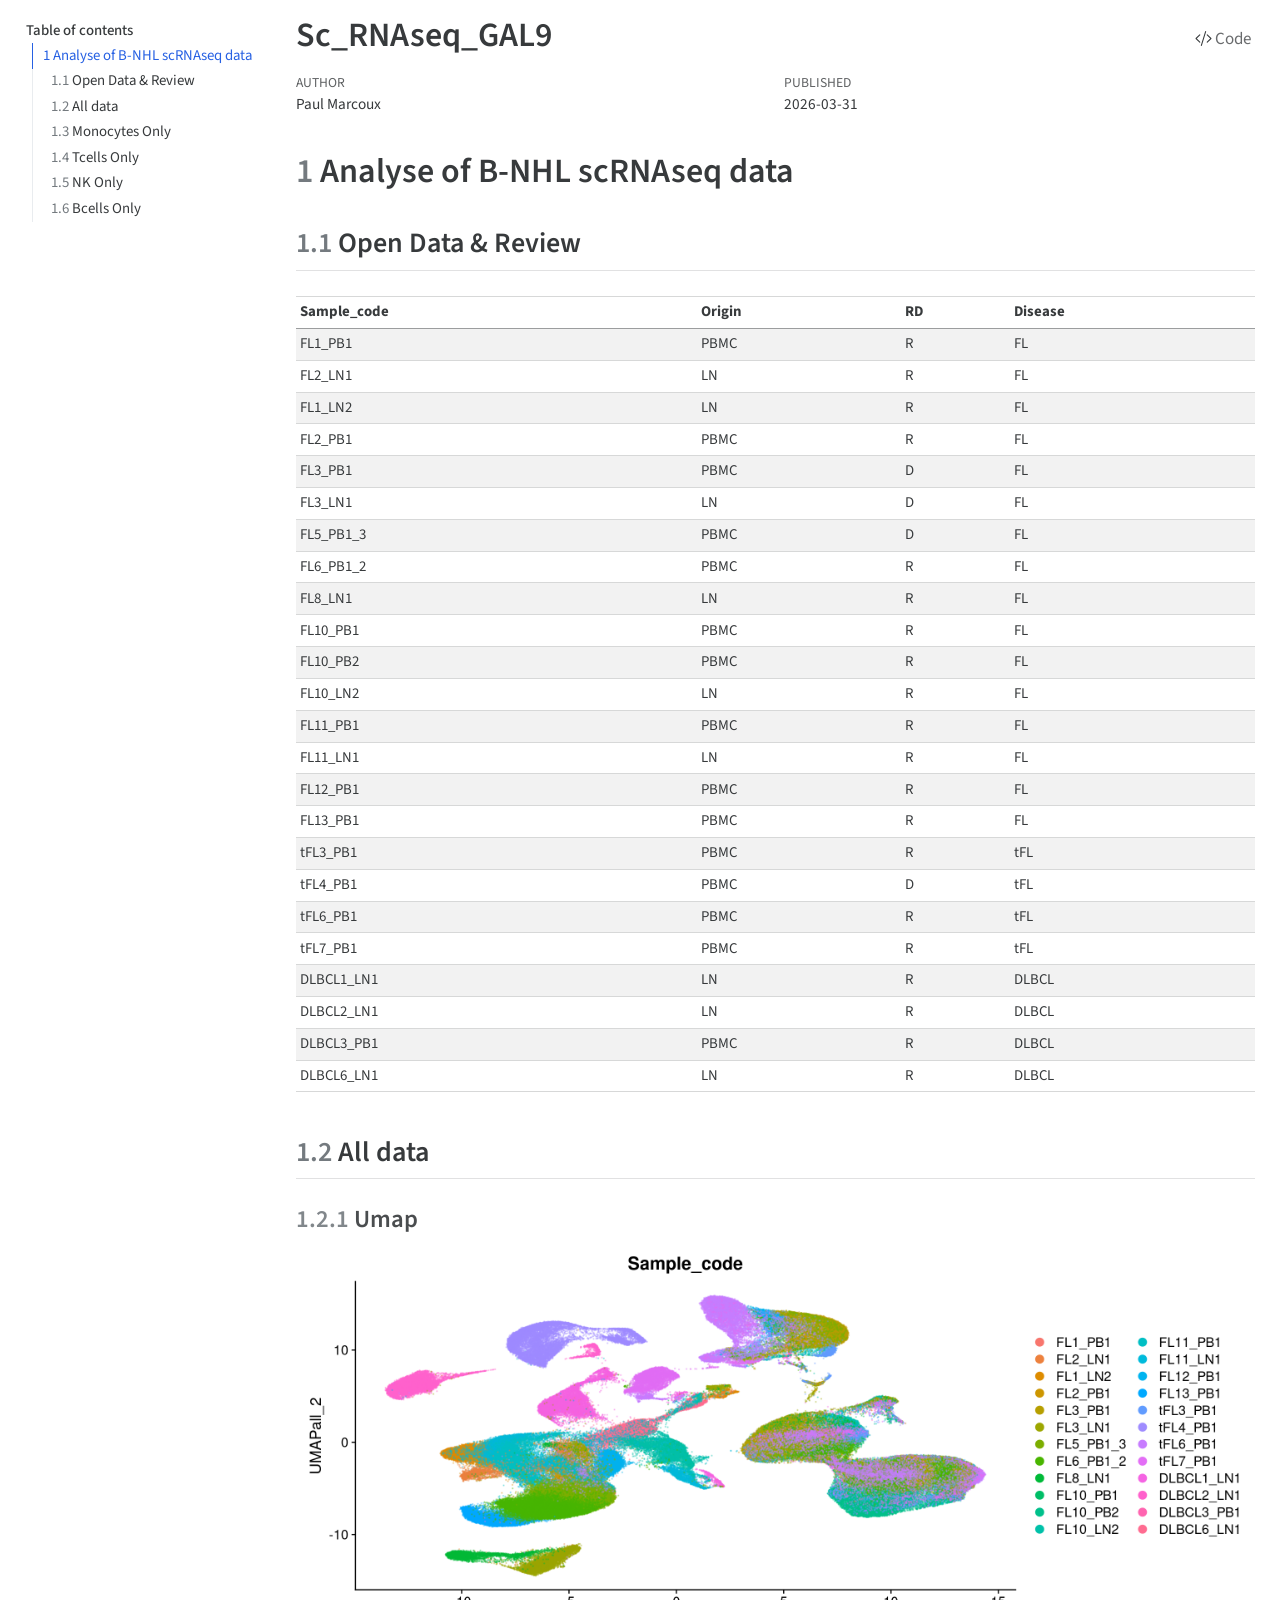
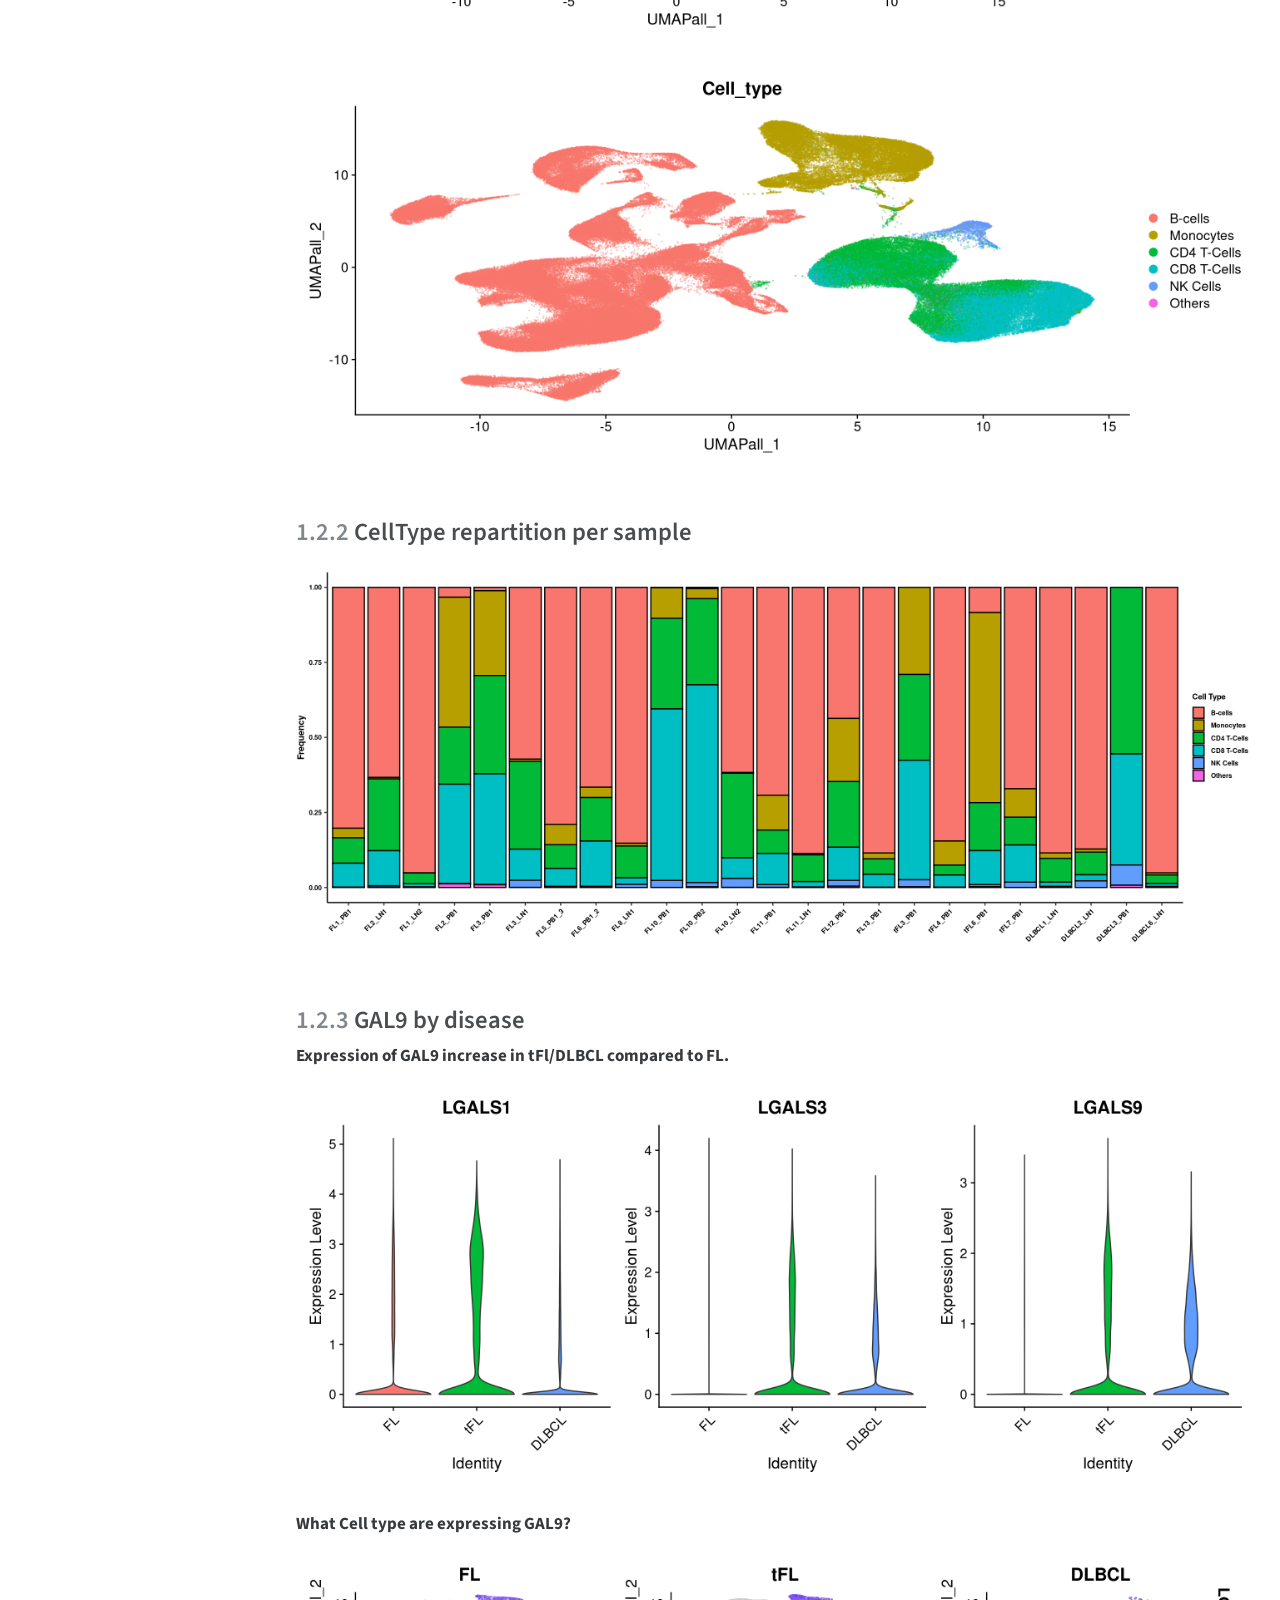
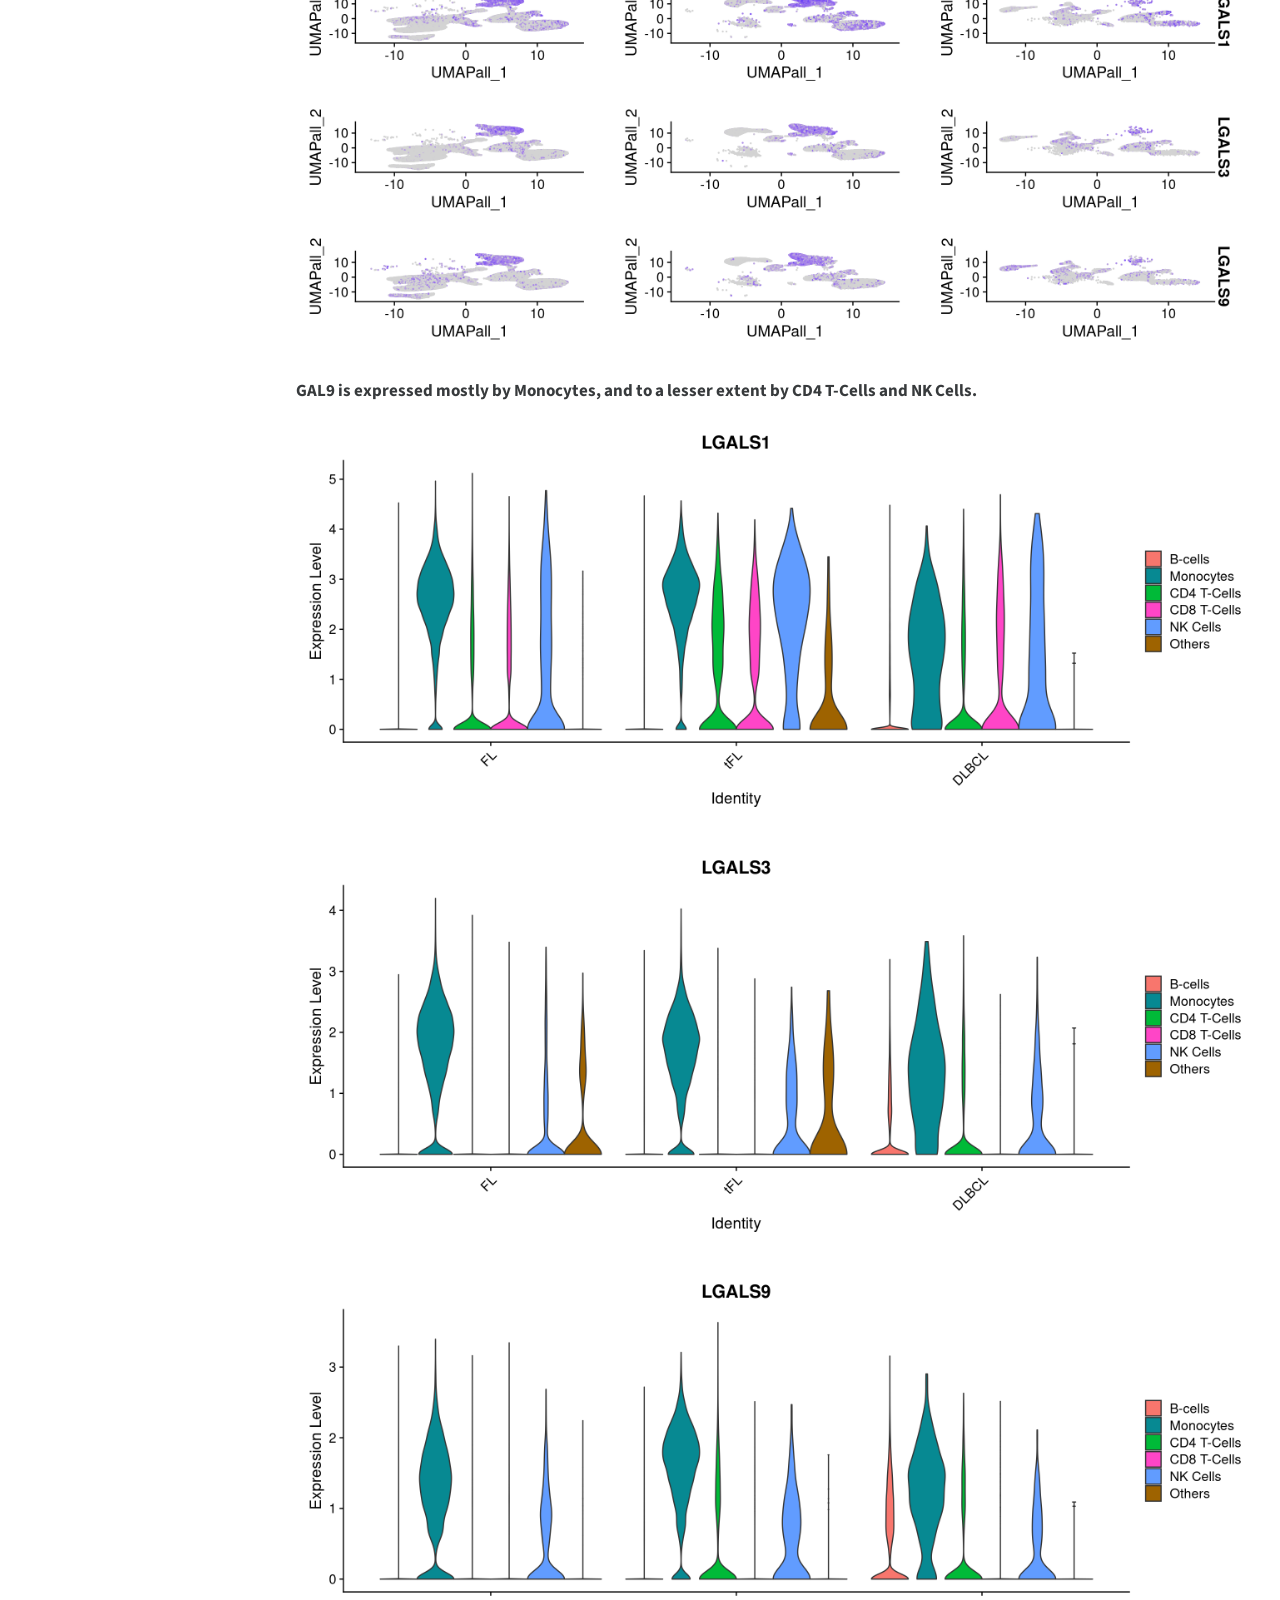
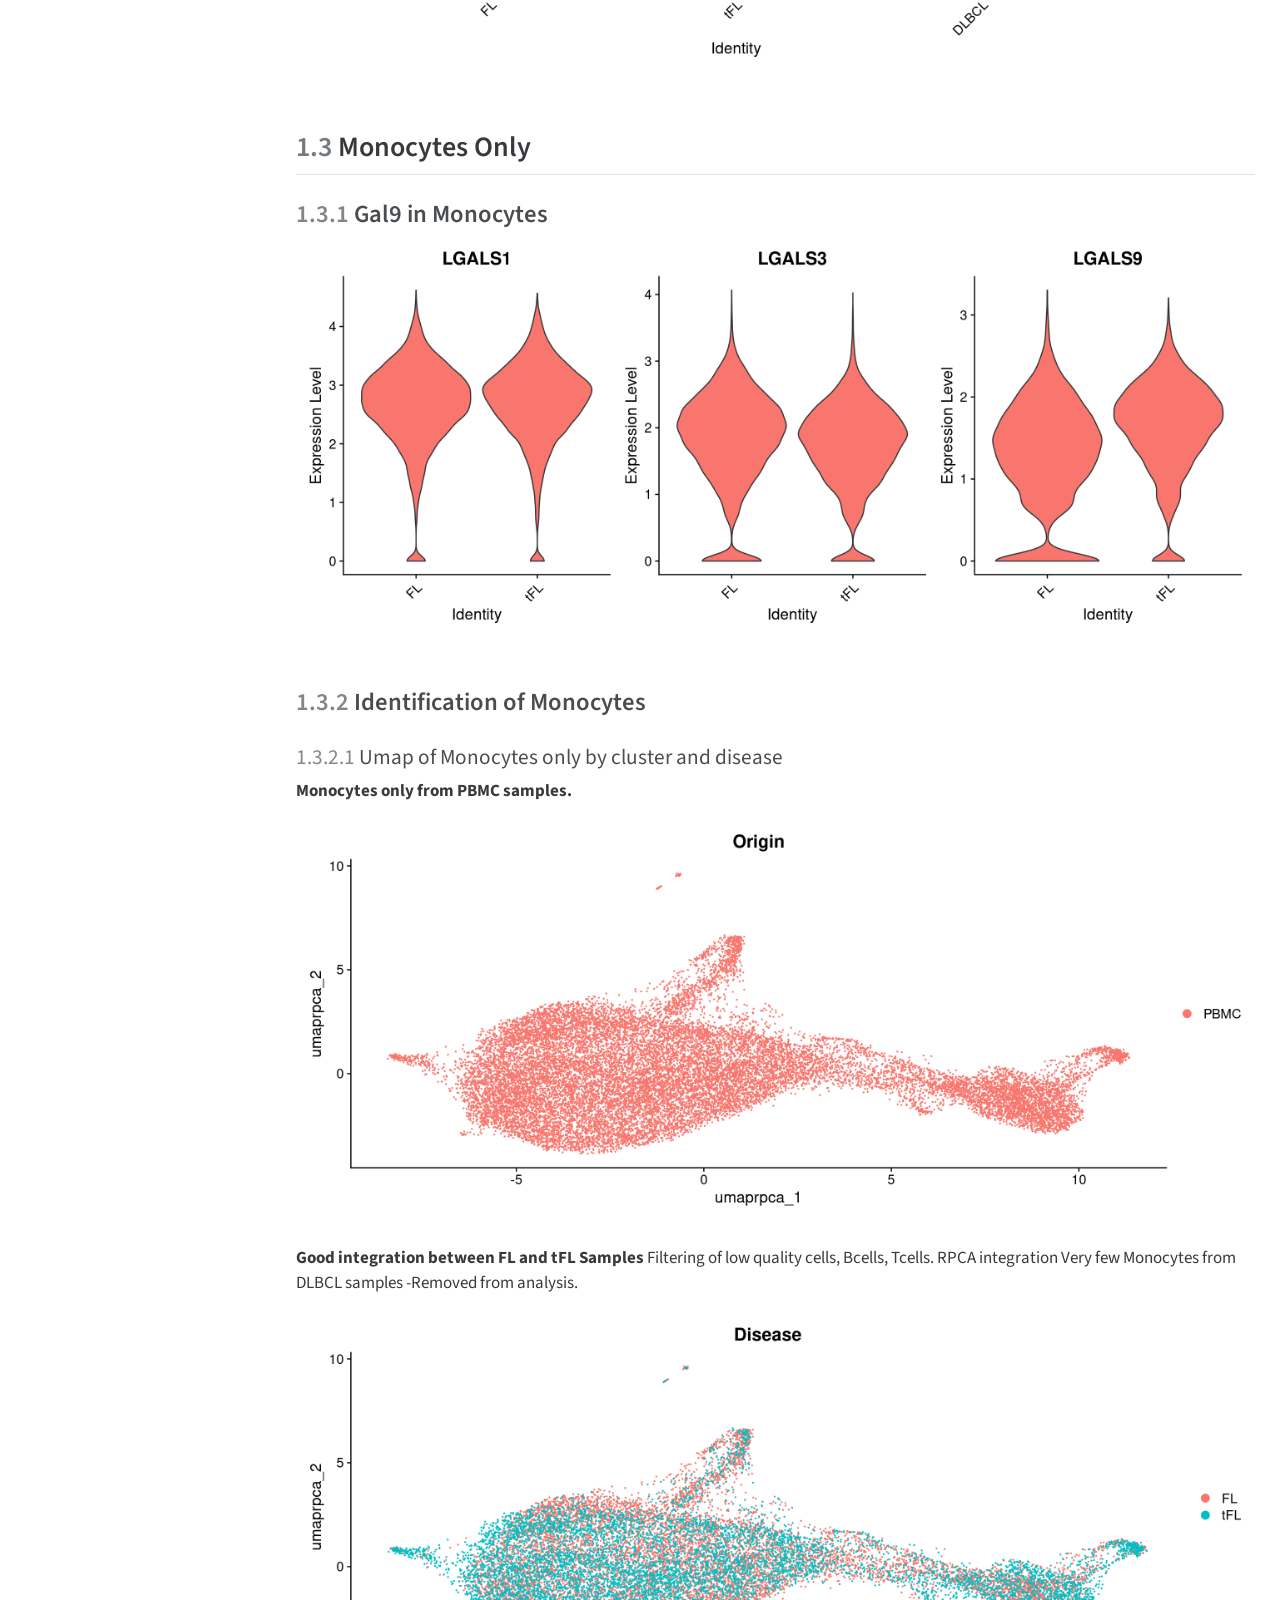
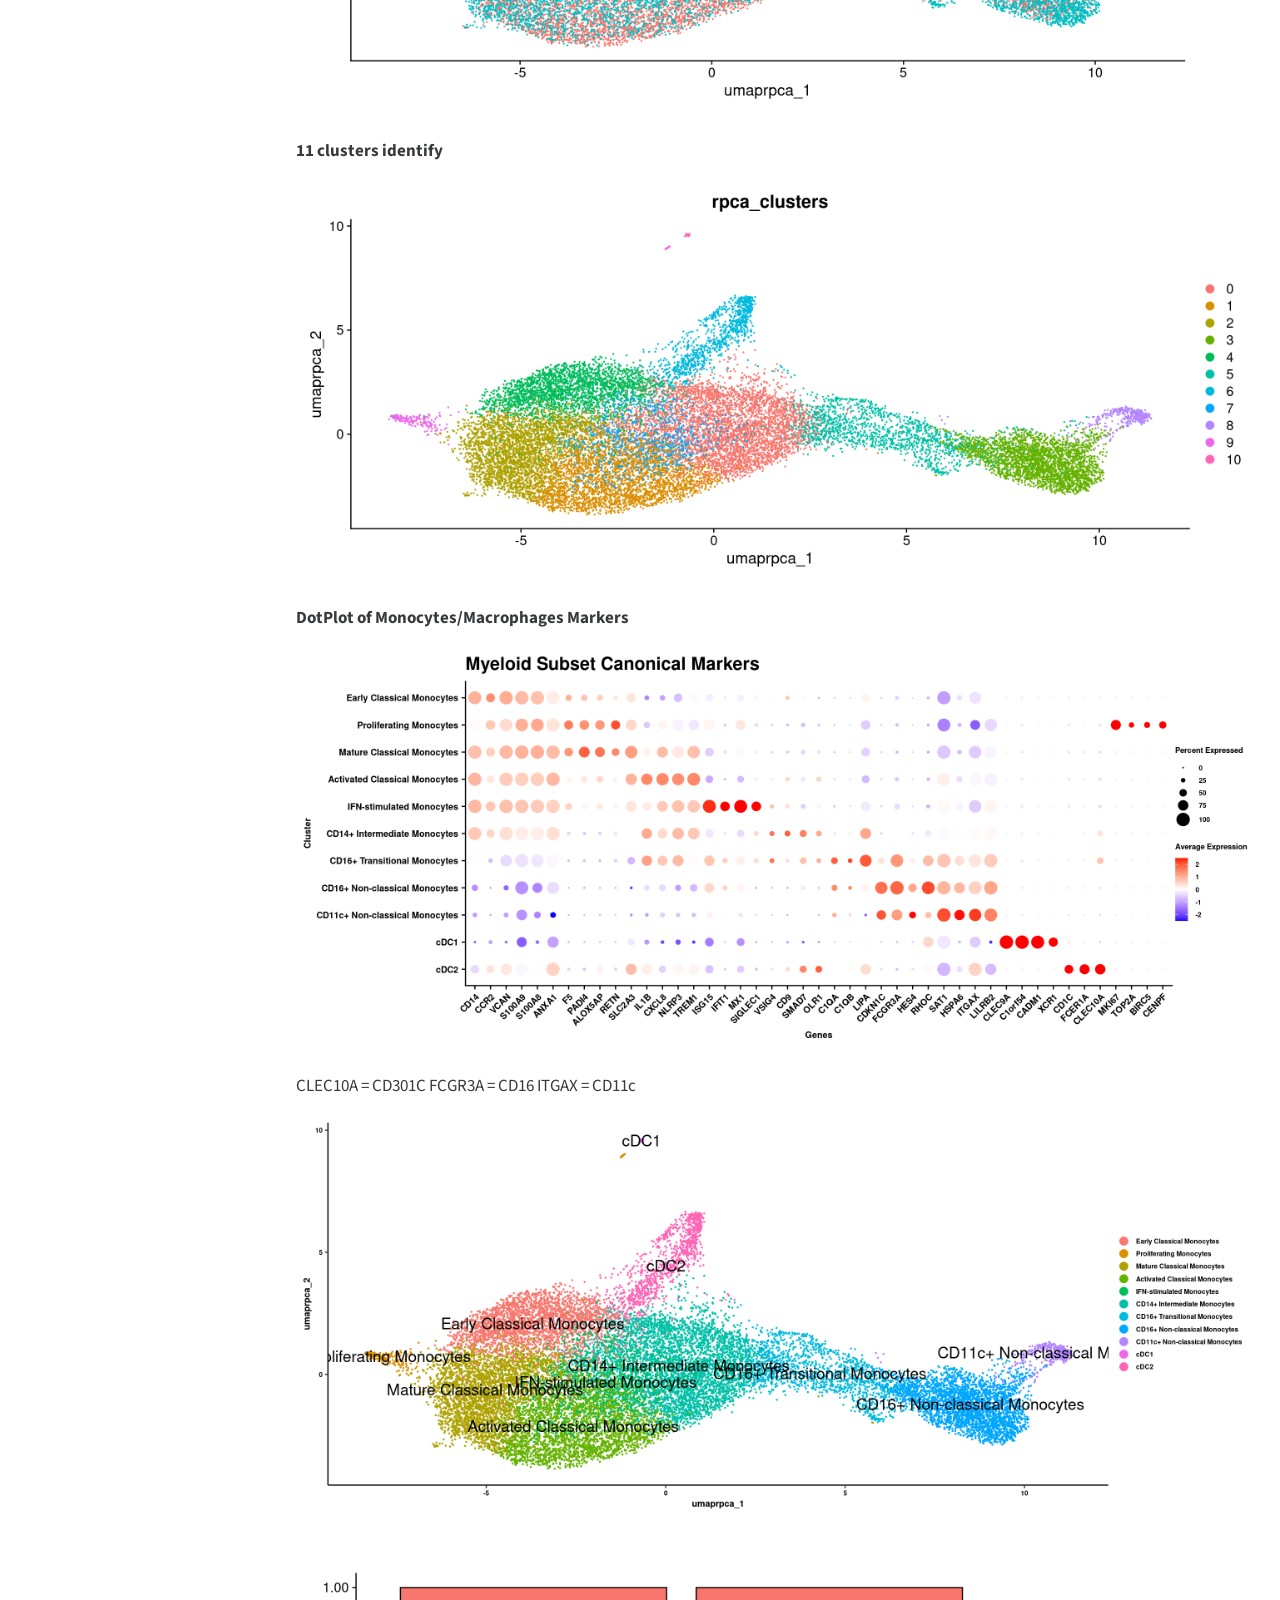
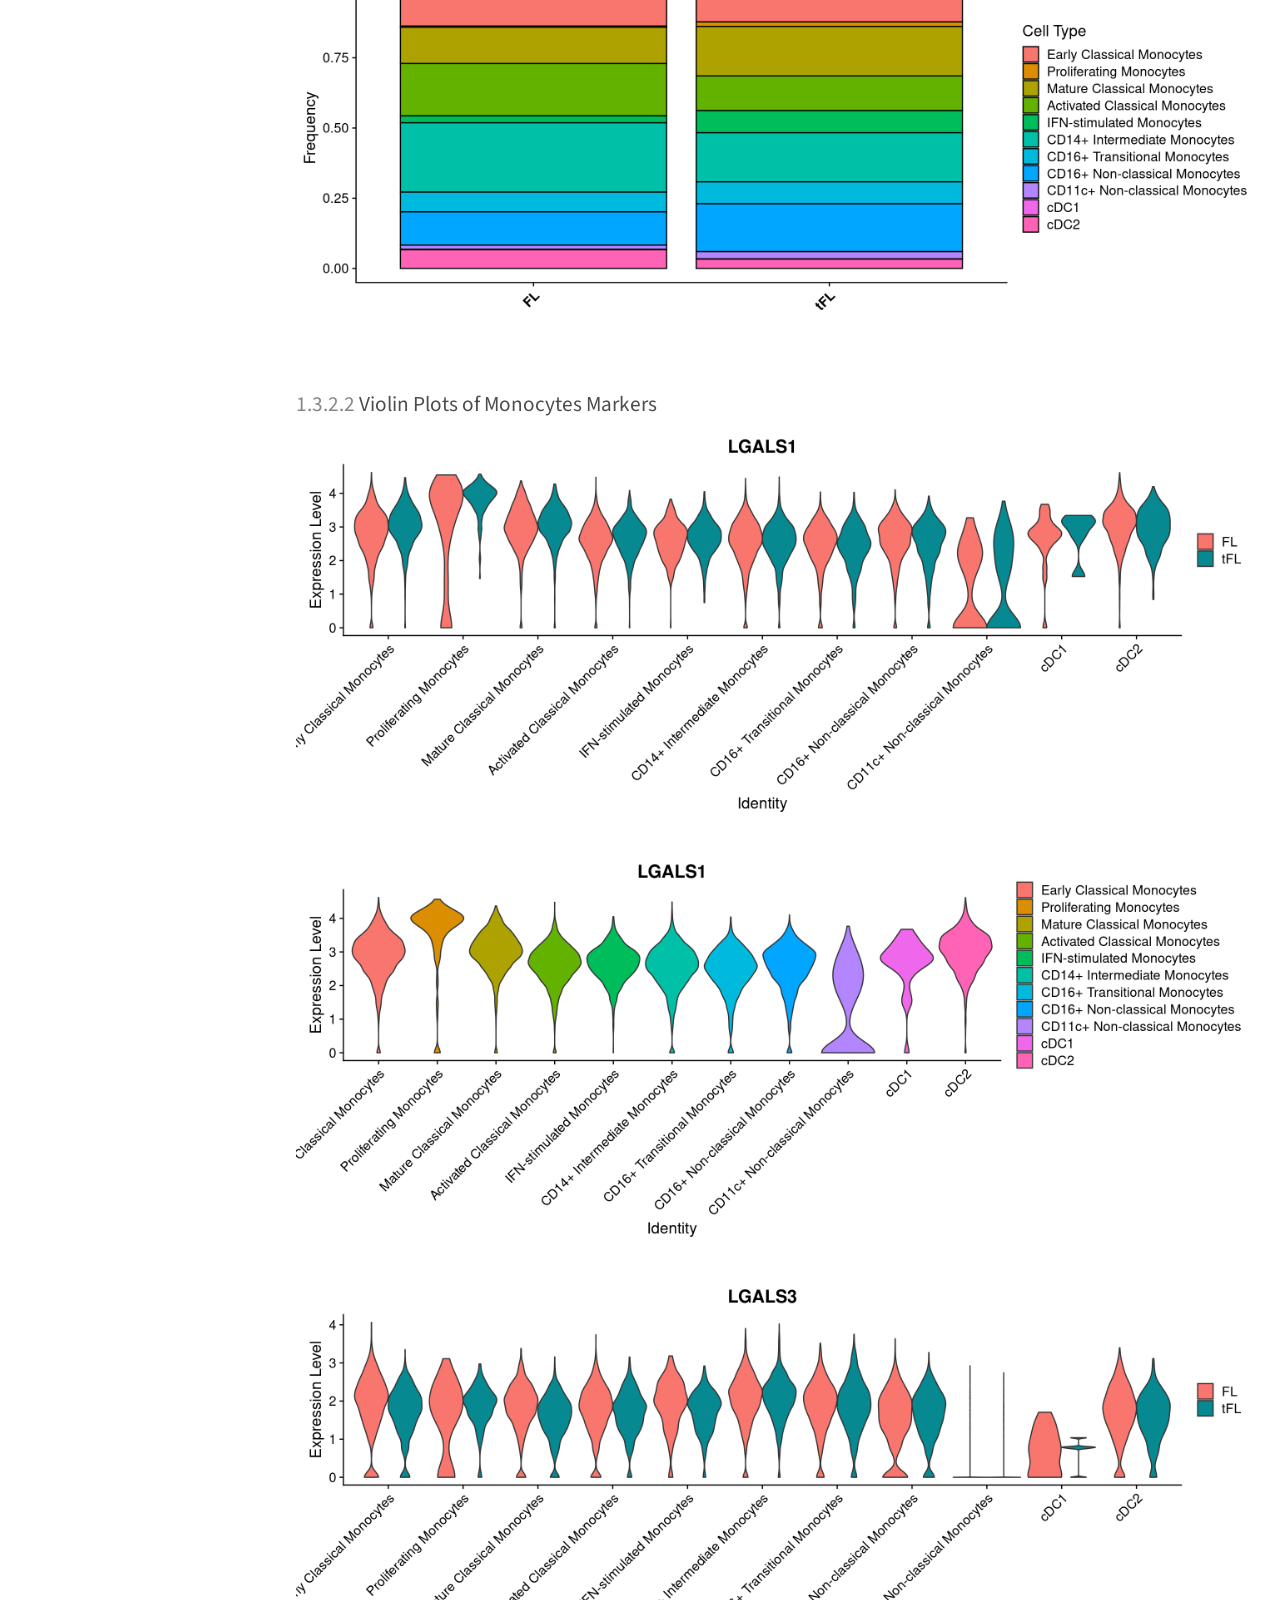
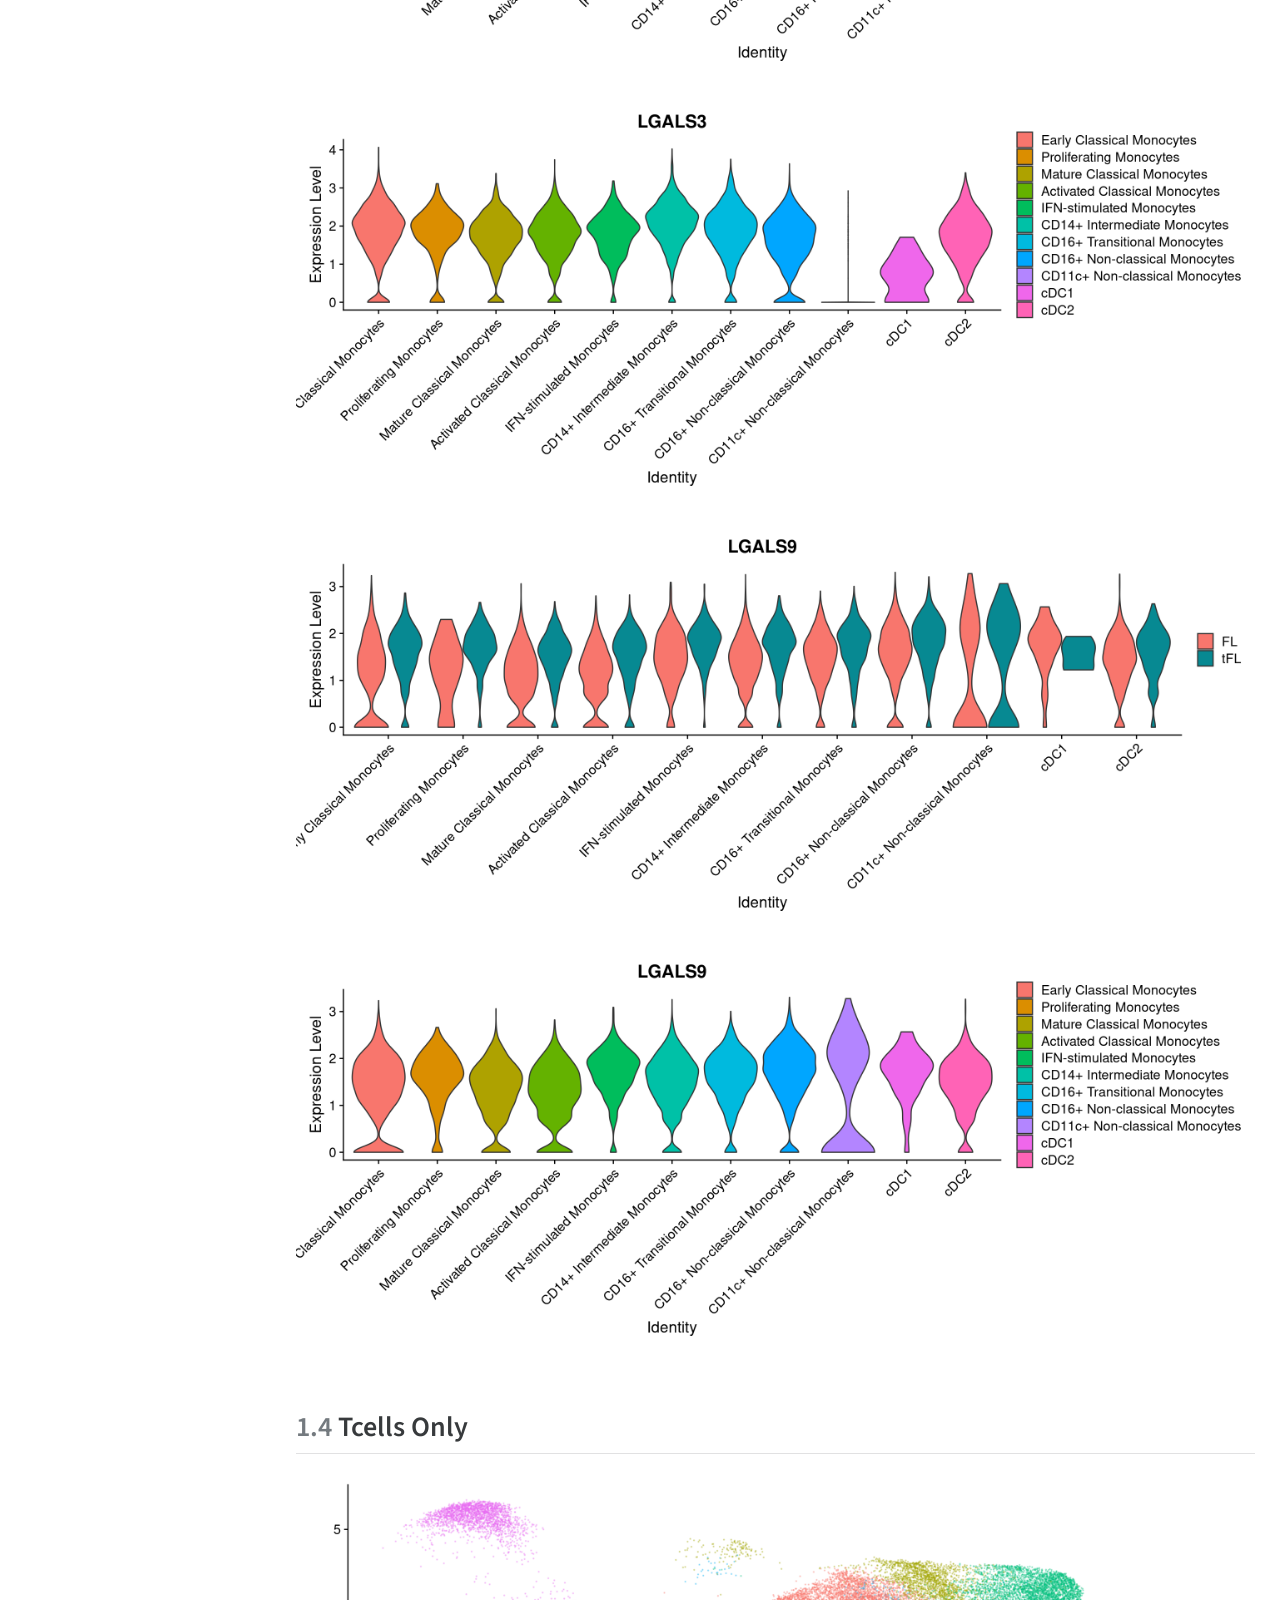
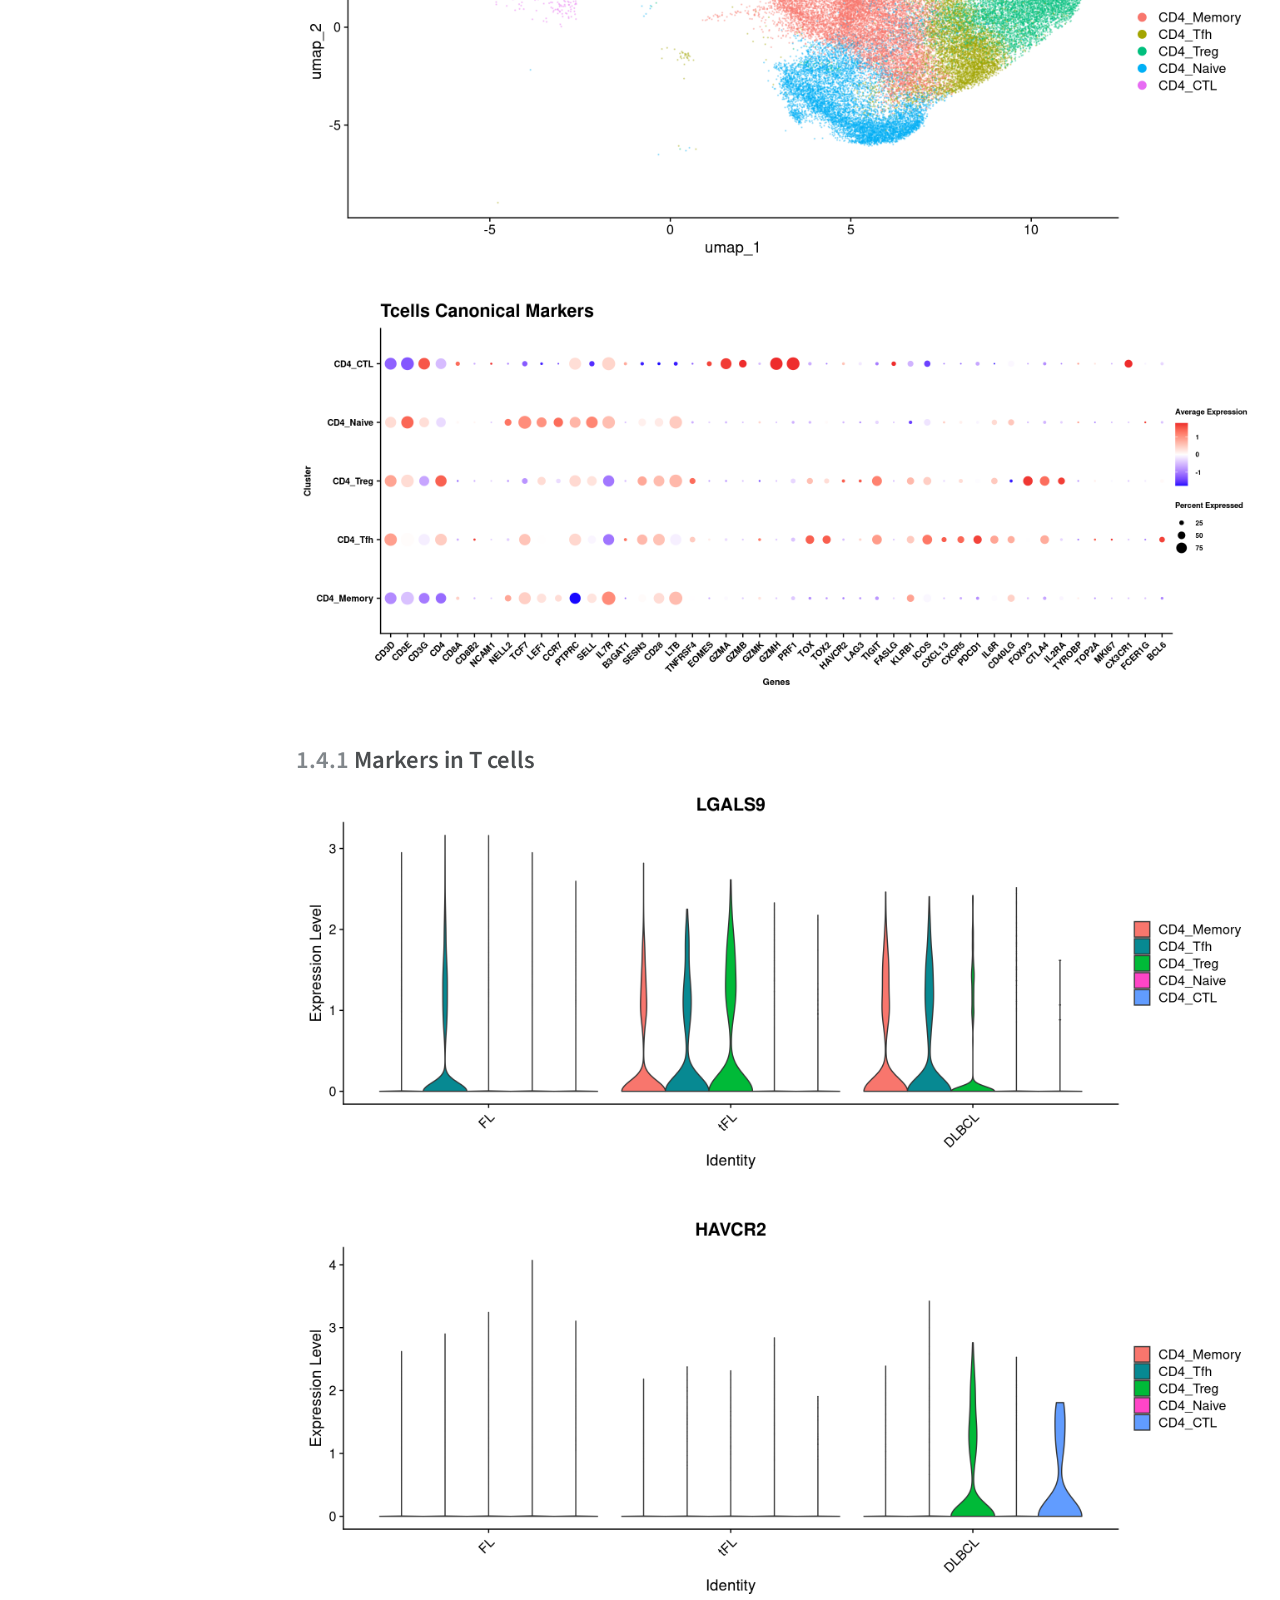
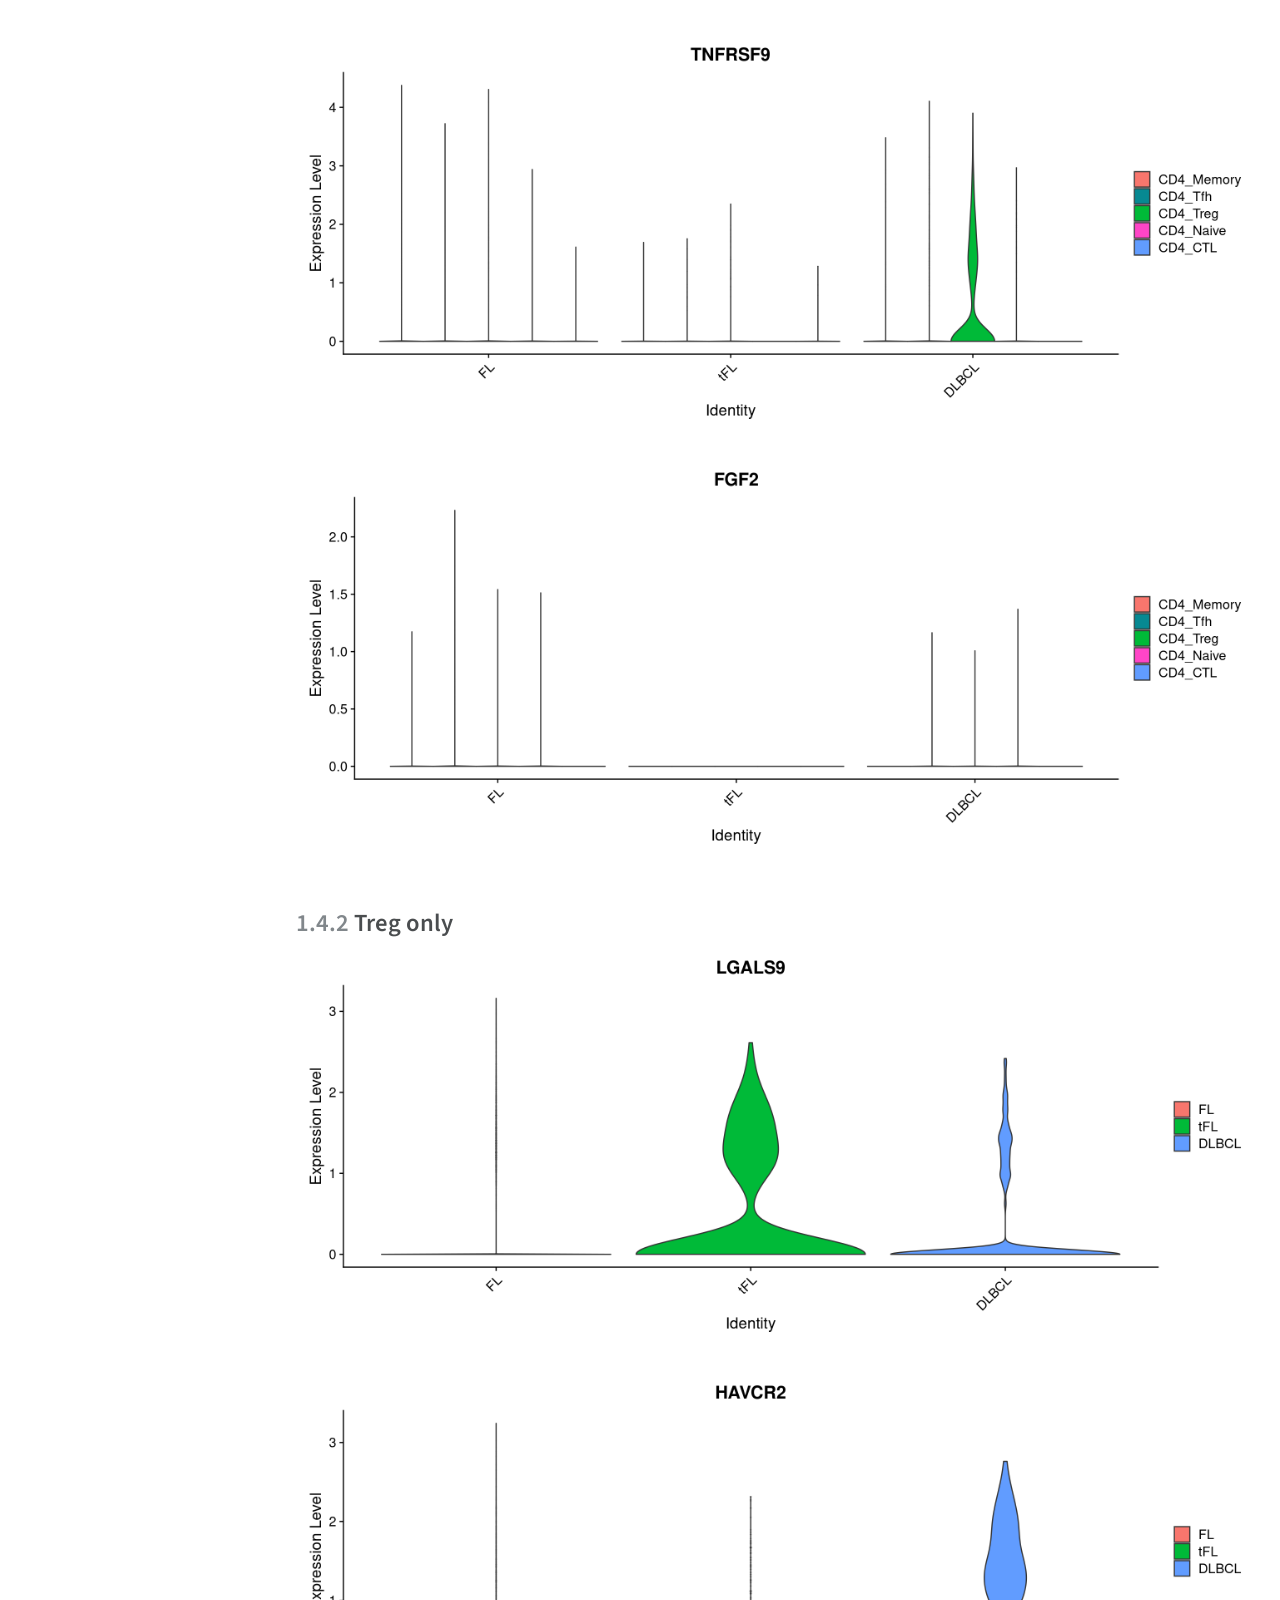
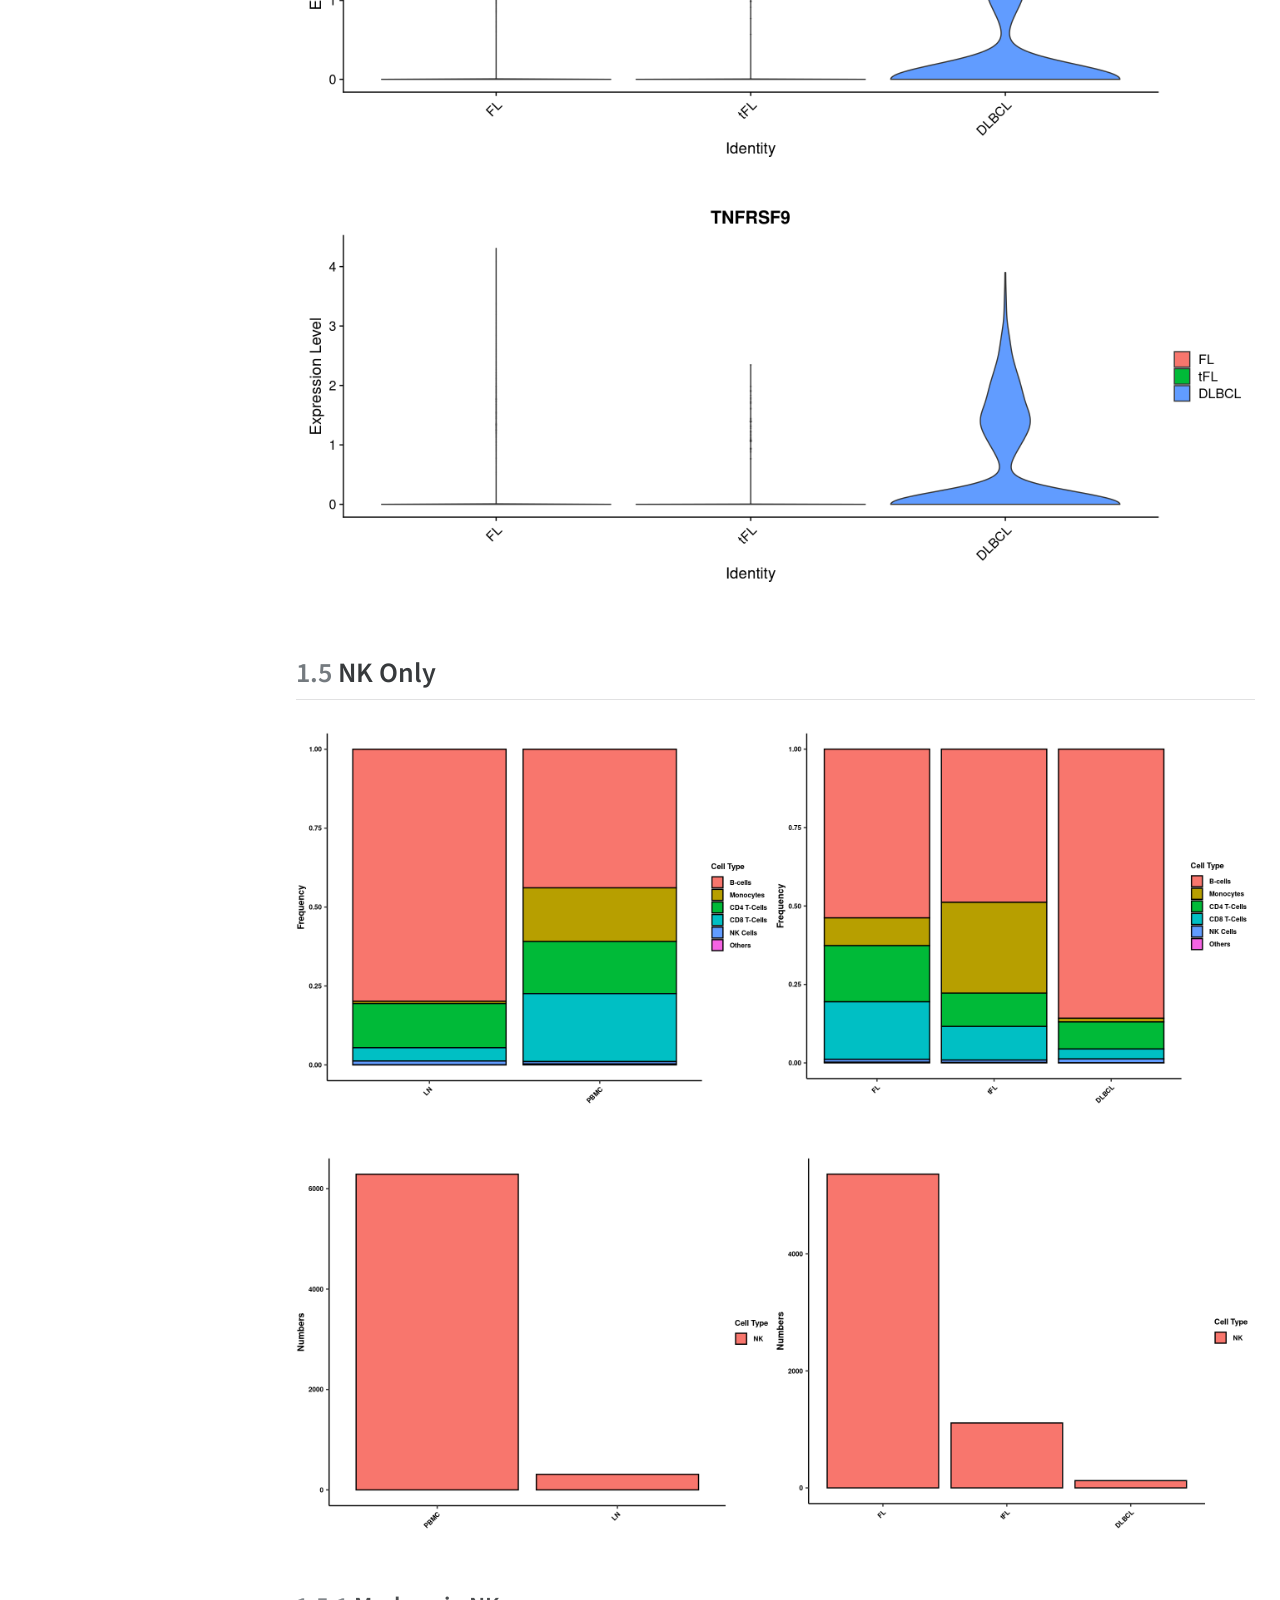
==== index.html @ 0fa1326a "Built site for gh-pages" ====
<!DOCTYPE html>
<html xmlns="http://www.w3.org/1999/xhtml" lang="en" xml:lang="en"><head>

<meta charset="utf-8">
<meta name="generator" content="quarto-1.6.42">

<meta name="viewport" content="width=device-width, initial-scale=1.0, user-scalable=yes">

<meta name="author" content="Paul Marcoux">
<meta name="dcterms.date" content="2026-03-31">

<title>Sc_RNAseq_GAL9</title>
<style>
code{white-space: pre-wrap;}
span.smallcaps{font-variant: small-caps;}
div.columns{display: flex; gap: min(4vw, 1.5em);}
div.column{flex: auto; overflow-x: auto;}
div.hanging-indent{margin-left: 1.5em; text-indent: -1.5em;}
ul.task-list{list-style: none;}
ul.task-list li input[type="checkbox"] {
  width: 0.8em;
  margin: 0 0.8em 0.2em -1em; /* quarto-specific, see https://github.com/quarto-dev/quarto-cli/issues/4556 */ 
  vertical-align: middle;
}
/* CSS for syntax highlighting */
pre > code.sourceCode { white-space: pre; position: relative; }
pre > code.sourceCode > span { line-height: 1.25; }
pre > code.sourceCode > span:empty { height: 1.2em; }
.sourceCode { overflow: visible; }
code.sourceCode > span { color: inherit; text-decoration: inherit; }
div.sourceCode { margin: 1em 0; }
pre.sourceCode { margin: 0; }
@media screen {
div.sourceCode { overflow: auto; }
}
@media print {
pre > code.sourceCode { white-space: pre-wrap; }
pre > code.sourceCode > span { display: inline-block; text-indent: -5em; padding-left: 5em; }
}
pre.numberSource code
  { counter-reset: source-line 0; }
pre.numberSource code > span
  { position: relative; left: -4em; counter-increment: source-line; }
pre.numberSource code > span > a:first-child::before
  { content: counter(source-line);
    position: relative; left: -1em; text-align: right; vertical-align: baseline;
    border: none; display: inline-block;
    -webkit-touch-callout: none; -webkit-user-select: none;
    -khtml-user-select: none; -moz-user-select: none;
    -ms-user-select: none; user-select: none;
    padding: 0 4px; width: 4em;
  }
pre.numberSource { margin-left: 3em;  padding-left: 4px; }
div.sourceCode
  {   }
@media screen {
pre > code.sourceCode > span > a:first-child::before { text-decoration: underline; }
}
</style>


<script src="Sc_RNAseq_GAL9_files/libs/clipboard/clipboard.min.js"></script>
<script src="Sc_RNAseq_GAL9_files/libs/quarto-html/quarto.js"></script>
<script src="Sc_RNAseq_GAL9_files/libs/quarto-html/popper.min.js"></script>
<script src="Sc_RNAseq_GAL9_files/libs/quarto-html/tippy.umd.min.js"></script>
<script src="Sc_RNAseq_GAL9_files/libs/quarto-html/anchor.min.js"></script>
<link href="Sc_RNAseq_GAL9_files/libs/quarto-html/tippy.css" rel="stylesheet">
<link href="Sc_RNAseq_GAL9_files/libs/quarto-html/quarto-syntax-highlighting-2f5df379a58b258e96c21c0638c20c03.css" rel="stylesheet" id="quarto-text-highlighting-styles">
<script src="Sc_RNAseq_GAL9_files/libs/bootstrap/bootstrap.min.js"></script>
<link href="Sc_RNAseq_GAL9_files/libs/bootstrap/bootstrap-icons.css" rel="stylesheet">
<link href="Sc_RNAseq_GAL9_files/libs/bootstrap/bootstrap-c794ee49b626ebf914d72f2d9e6b3318.min.css" rel="stylesheet" append-hash="true" id="quarto-bootstrap" data-mode="light">


</head>

<body>

<div id="quarto-content" class="page-columns page-rows-contents page-layout-full toc-left">
<div id="quarto-sidebar-toc-left" class="sidebar toc-left">
  <nav id="TOC" role="doc-toc" class="toc-active">
    <h2 id="toc-title">Table of contents</h2>
   
  <ul>
  <li><a href="#analyse-of-b-nhl-scrnaseq-data" id="toc-analyse-of-b-nhl-scrnaseq-data" class="nav-link active" data-scroll-target="#analyse-of-b-nhl-scrnaseq-data"><span class="header-section-number">1</span> Analyse of B-NHL scRNAseq data</a>
  <ul class="collapse">
  <li><a href="#open-data-review" id="toc-open-data-review" class="nav-link" data-scroll-target="#open-data-review"><span class="header-section-number">1.1</span> Open Data &amp; Review</a></li>
  <li><a href="#all-data" id="toc-all-data" class="nav-link" data-scroll-target="#all-data"><span class="header-section-number">1.2</span> All data</a>
  <ul class="collapse">
  <li><a href="#umap" id="toc-umap" class="nav-link" data-scroll-target="#umap"><span class="header-section-number">1.2.1</span> Umap</a></li>
  <li><a href="#celltype-repartition-per-sample" id="toc-celltype-repartition-per-sample" class="nav-link" data-scroll-target="#celltype-repartition-per-sample"><span class="header-section-number">1.2.2</span> CellType repartition per sample</a></li>
  <li><a href="#gal9-by-disease" id="toc-gal9-by-disease" class="nav-link" data-scroll-target="#gal9-by-disease"><span class="header-section-number">1.2.3</span> GAL9 by disease</a></li>
  </ul></li>
  <li><a href="#monocytes-only" id="toc-monocytes-only" class="nav-link" data-scroll-target="#monocytes-only"><span class="header-section-number">1.3</span> Monocytes Only</a>
  <ul class="collapse">
  <li><a href="#gal9-in-monocytes" id="toc-gal9-in-monocytes" class="nav-link" data-scroll-target="#gal9-in-monocytes"><span class="header-section-number">1.3.1</span> Gal9 in Monocytes</a></li>
  <li><a href="#identification-of-monocytes" id="toc-identification-of-monocytes" class="nav-link" data-scroll-target="#identification-of-monocytes"><span class="header-section-number">1.3.2</span> Identification of Monocytes</a></li>
  </ul></li>
  <li><a href="#tcells-only" id="toc-tcells-only" class="nav-link" data-scroll-target="#tcells-only"><span class="header-section-number">1.4</span> Tcells Only</a>
  <ul class="collapse">
  <li><a href="#markers-in-t-cells" id="toc-markers-in-t-cells" class="nav-link" data-scroll-target="#markers-in-t-cells"><span class="header-section-number">1.4.1</span> Markers in T cells</a></li>
  <li><a href="#treg-only" id="toc-treg-only" class="nav-link" data-scroll-target="#treg-only"><span class="header-section-number">1.4.2</span> Treg only</a></li>
  </ul></li>
  <li><a href="#nk-only" id="toc-nk-only" class="nav-link" data-scroll-target="#nk-only"><span class="header-section-number">1.5</span> NK Only</a>
  <ul class="collapse">
  <li><a href="#markers-in-nk" id="toc-markers-in-nk" class="nav-link" data-scroll-target="#markers-in-nk"><span class="header-section-number">1.5.1</span> Markers in NK</a></li>
  </ul></li>
  <li><a href="#bcells-only" id="toc-bcells-only" class="nav-link" data-scroll-target="#bcells-only"><span class="header-section-number">1.6</span> Bcells Only</a>
  <ul class="collapse">
  <li><a href="#bcells-umap" id="toc-bcells-umap" class="nav-link" data-scroll-target="#bcells-umap"><span class="header-section-number">1.6.1</span> BCells Umap</a></li>
  <li><a href="#b-cells-repartition" id="toc-b-cells-repartition" class="nav-link" data-scroll-target="#b-cells-repartition"><span class="header-section-number">1.6.2</span> B Cells repartition</a></li>
  <li><a href="#markers-in-b-cells" id="toc-markers-in-b-cells" class="nav-link" data-scroll-target="#markers-in-b-cells"><span class="header-section-number">1.6.3</span> Markers in B Cells</a></li>
  </ul></li>
  </ul></li>
  </ul>
</nav>
</div>
<div id="quarto-margin-sidebar" class="sidebar margin-sidebar zindex-bottom">
</div>
<main class="content column-page-right" id="quarto-document-content">

<header id="title-block-header" class="quarto-title-block default">
<div class="quarto-title">
<div class="quarto-title-block"><div><h1 class="title">Sc_RNAseq_GAL9</h1><button type="button" class="btn code-tools-button" id="quarto-code-tools-source"><i class="bi"></i> Code</button></div></div>
</div>



<div class="quarto-title-meta column-page-right">

    <div>
    <div class="quarto-title-meta-heading">Author</div>
    <div class="quarto-title-meta-contents">
             <p>Paul Marcoux </p>
          </div>
  </div>
    
    <div>
    <div class="quarto-title-meta-heading">Published</div>
    <div class="quarto-title-meta-contents">
      <p class="date">2026-03-31</p>
    </div>
  </div>
  
    
  </div>
  


</header>


<section id="analyse-of-b-nhl-scrnaseq-data" class="level1" data-number="1">
<h1 data-number="1"><span class="header-section-number">1</span> Analyse of B-NHL scRNAseq data</h1>
<section id="open-data-review" class="level2" data-number="1.1">
<h2 data-number="1.1" class="anchored" data-anchor-id="open-data-review"><span class="header-section-number">1.1</span> Open Data &amp; Review</h2>
<div class="cell">
<div class="cell-output-display">
<table class="caption-top table table-sm table-striped small">
<thead>
<tr class="header">
<th style="text-align: left;">Sample_code</th>
<th style="text-align: left;">Origin</th>
<th style="text-align: left;">RD</th>
<th style="text-align: left;">Disease</th>
</tr>
</thead>
<tbody>
<tr class="odd">
<td style="text-align: left;">FL1_PB1</td>
<td style="text-align: left;">PBMC</td>
<td style="text-align: left;">R</td>
<td style="text-align: left;">FL</td>
</tr>
<tr class="even">
<td style="text-align: left;">FL2_LN1</td>
<td style="text-align: left;">LN</td>
<td style="text-align: left;">R</td>
<td style="text-align: left;">FL</td>
</tr>
<tr class="odd">
<td style="text-align: left;">FL1_LN2</td>
<td style="text-align: left;">LN</td>
<td style="text-align: left;">R</td>
<td style="text-align: left;">FL</td>
</tr>
<tr class="even">
<td style="text-align: left;">FL2_PB1</td>
<td style="text-align: left;">PBMC</td>
<td style="text-align: left;">R</td>
<td style="text-align: left;">FL</td>
</tr>
<tr class="odd">
<td style="text-align: left;">FL3_PB1</td>
<td style="text-align: left;">PBMC</td>
<td style="text-align: left;">D</td>
<td style="text-align: left;">FL</td>
</tr>
<tr class="even">
<td style="text-align: left;">FL3_LN1</td>
<td style="text-align: left;">LN</td>
<td style="text-align: left;">D</td>
<td style="text-align: left;">FL</td>
</tr>
<tr class="odd">
<td style="text-align: left;">FL5_PB1_3</td>
<td style="text-align: left;">PBMC</td>
<td style="text-align: left;">D</td>
<td style="text-align: left;">FL</td>
</tr>
<tr class="even">
<td style="text-align: left;">FL6_PB1_2</td>
<td style="text-align: left;">PBMC</td>
<td style="text-align: left;">R</td>
<td style="text-align: left;">FL</td>
</tr>
<tr class="odd">
<td style="text-align: left;">FL8_LN1</td>
<td style="text-align: left;">LN</td>
<td style="text-align: left;">R</td>
<td style="text-align: left;">FL</td>
</tr>
<tr class="even">
<td style="text-align: left;">FL10_PB1</td>
<td style="text-align: left;">PBMC</td>
<td style="text-align: left;">R</td>
<td style="text-align: left;">FL</td>
</tr>
<tr class="odd">
<td style="text-align: left;">FL10_PB2</td>
<td style="text-align: left;">PBMC</td>
<td style="text-align: left;">R</td>
<td style="text-align: left;">FL</td>
</tr>
<tr class="even">
<td style="text-align: left;">FL10_LN2</td>
<td style="text-align: left;">LN</td>
<td style="text-align: left;">R</td>
<td style="text-align: left;">FL</td>
</tr>
<tr class="odd">
<td style="text-align: left;">FL11_PB1</td>
<td style="text-align: left;">PBMC</td>
<td style="text-align: left;">R</td>
<td style="text-align: left;">FL</td>
</tr>
<tr class="even">
<td style="text-align: left;">FL11_LN1</td>
<td style="text-align: left;">LN</td>
<td style="text-align: left;">R</td>
<td style="text-align: left;">FL</td>
</tr>
<tr class="odd">
<td style="text-align: left;">FL12_PB1</td>
<td style="text-align: left;">PBMC</td>
<td style="text-align: left;">R</td>
<td style="text-align: left;">FL</td>
</tr>
<tr class="even">
<td style="text-align: left;">FL13_PB1</td>
<td style="text-align: left;">PBMC</td>
<td style="text-align: left;">R</td>
<td style="text-align: left;">FL</td>
</tr>
<tr class="odd">
<td style="text-align: left;">tFL3_PB1</td>
<td style="text-align: left;">PBMC</td>
<td style="text-align: left;">R</td>
<td style="text-align: left;">tFL</td>
</tr>
<tr class="even">
<td style="text-align: left;">tFL4_PB1</td>
<td style="text-align: left;">PBMC</td>
<td style="text-align: left;">D</td>
<td style="text-align: left;">tFL</td>
</tr>
<tr class="odd">
<td style="text-align: left;">tFL6_PB1</td>
<td style="text-align: left;">PBMC</td>
<td style="text-align: left;">R</td>
<td style="text-align: left;">tFL</td>
</tr>
<tr class="even">
<td style="text-align: left;">tFL7_PB1</td>
<td style="text-align: left;">PBMC</td>
<td style="text-align: left;">R</td>
<td style="text-align: left;">tFL</td>
</tr>
<tr class="odd">
<td style="text-align: left;">DLBCL1_LN1</td>
<td style="text-align: left;">LN</td>
<td style="text-align: left;">R</td>
<td style="text-align: left;">DLBCL</td>
</tr>
<tr class="even">
<td style="text-align: left;">DLBCL2_LN1</td>
<td style="text-align: left;">LN</td>
<td style="text-align: left;">R</td>
<td style="text-align: left;">DLBCL</td>
</tr>
<tr class="odd">
<td style="text-align: left;">DLBCL3_PB1</td>
<td style="text-align: left;">PBMC</td>
<td style="text-align: left;">R</td>
<td style="text-align: left;">DLBCL</td>
</tr>
<tr class="even">
<td style="text-align: left;">DLBCL6_LN1</td>
<td style="text-align: left;">LN</td>
<td style="text-align: left;">R</td>
<td style="text-align: left;">DLBCL</td>
</tr>
</tbody>
</table>
</div>
</div>
</section>
<section id="all-data" class="level2" data-number="1.2">
<h2 data-number="1.2" class="anchored" data-anchor-id="all-data"><span class="header-section-number">1.2</span> All data</h2>
<section id="umap" class="level3" data-number="1.2.1">
<h3 data-number="1.2.1" class="anchored" data-anchor-id="umap"><span class="header-section-number">1.2.1</span> Umap</h3>
<div class="cell">
<div class="cell-output-display">
<div>
<figure class="figure">
<p><img src="Sc_RNAseq_GAL9_files/figure-html/unnamed-chunk-3-1.png" class="img-fluid figure-img" width="1152"></p>
</figure>
</div>
</div>
<div class="cell-output-display">
<div>
<figure class="figure">
<p><img src="Sc_RNAseq_GAL9_files/figure-html/unnamed-chunk-3-2.png" class="img-fluid figure-img" width="1152"></p>
</figure>
</div>
</div>
</div>
</section>
<section id="celltype-repartition-per-sample" class="level3" data-number="1.2.2">
<h3 data-number="1.2.2" class="anchored" data-anchor-id="celltype-repartition-per-sample"><span class="header-section-number">1.2.2</span> CellType repartition per sample</h3>
<div class="cell">
<div class="cell-output-display">
<div>
<figure class="figure">
<p><img src="Sc_RNAseq_GAL9_files/figure-html/CellType%20repartition%20per%20sample-1.png" class="img-fluid figure-img" width="1152"></p>
</figure>
</div>
</div>
</div>
</section>
<section id="gal9-by-disease" class="level3" data-number="1.2.3">
<h3 data-number="1.2.3" class="anchored" data-anchor-id="gal9-by-disease"><span class="header-section-number">1.2.3</span> GAL9 by disease</h3>
<p><strong>Expression of GAL9 increase in tFl/DLBCL compared to FL.</strong></p>
<div class="cell">
<div class="cell-output-display">
<div>
<figure class="figure">
<p><img src="Sc_RNAseq_GAL9_files/figure-html/unnamed-chunk-4-1.png" class="img-fluid figure-img" width="1152"></p>
</figure>
</div>
</div>
</div>
<p><strong>What Cell type are expressing GAL9? </strong></p>
<div class="cell">
<div class="cell-output-display">
<div>
<figure class="figure">
<p><img src="Sc_RNAseq_GAL9_files/figure-html/unnamed-chunk-5-1.png" class="img-fluid figure-img" width="1152"></p>
</figure>
</div>
</div>
</div>
<p><strong>GAL9 is expressed mostly by Monocytes, and to a lesser extent by CD4 T-Cells and NK Cells.</strong></p>
<div class="cell">
<div class="cell-output-display">
<div>
<figure class="figure">
<p><img src="Sc_RNAseq_GAL9_files/figure-html/unnamed-chunk-6-1.png" class="img-fluid figure-img" width="1152"></p>
</figure>
</div>
</div>
<div class="cell-output-display">
<div>
<figure class="figure">
<p><img src="Sc_RNAseq_GAL9_files/figure-html/unnamed-chunk-6-2.png" class="img-fluid figure-img" width="1152"></p>
</figure>
</div>
</div>
<div class="cell-output-display">
<div>
<figure class="figure">
<p><img src="Sc_RNAseq_GAL9_files/figure-html/unnamed-chunk-6-3.png" class="img-fluid figure-img" width="1152"></p>
</figure>
</div>
</div>
</div>
</section>
</section>
<section id="monocytes-only" class="level2" data-number="1.3">
<h2 data-number="1.3" class="anchored" data-anchor-id="monocytes-only"><span class="header-section-number">1.3</span> Monocytes Only</h2>
<section id="gal9-in-monocytes" class="level3" data-number="1.3.1">
<h3 data-number="1.3.1" class="anchored" data-anchor-id="gal9-in-monocytes"><span class="header-section-number">1.3.1</span> Gal9 in Monocytes</h3>
<div class="cell">
<div class="cell-output-display">
<div>
<figure class="figure">
<p><img src="Sc_RNAseq_GAL9_files/figure-html/unnamed-chunk-8-1.png" class="img-fluid figure-img" width="1152"></p>
</figure>
</div>
</div>
</div>
</section>
<section id="identification-of-monocytes" class="level3" data-number="1.3.2">
<h3 data-number="1.3.2" class="anchored" data-anchor-id="identification-of-monocytes"><span class="header-section-number">1.3.2</span> Identification of Monocytes</h3>
<section id="umap-of-monocytes-only-by-cluster-and-disease" class="level4" data-number="1.3.2.1">
<h4 data-number="1.3.2.1" class="anchored" data-anchor-id="umap-of-monocytes-only-by-cluster-and-disease"><span class="header-section-number">1.3.2.1</span> Umap of Monocytes only by cluster and disease</h4>
<p><strong>Monocytes only from PBMC samples.</strong></p>
<div class="cell">
<div class="cell-output-display">
<div>
<figure class="figure">
<p><img src="Sc_RNAseq_GAL9_files/figure-html/unnamed-chunk-9-1.png" class="img-fluid figure-img" width="1152"></p>
</figure>
</div>
</div>
</div>
<p><strong>Good integration between FL and tFL Samples</strong> Filtering of low quality cells, Bcells, Tcells. RPCA integration Very few Monocytes from DLBCL samples -Removed from analysis.</p>
<div class="cell">
<div class="cell-output-display">
<div>
<figure class="figure">
<p><img src="Sc_RNAseq_GAL9_files/figure-html/unnamed-chunk-10-1.png" class="img-fluid figure-img" width="1152"></p>
</figure>
</div>
</div>
</div>
<p><strong>11 clusters identify</strong></p>
<div class="cell">
<div class="cell-output-display">
<div>
<figure class="figure">
<p><img src="Sc_RNAseq_GAL9_files/figure-html/unnamed-chunk-11-1.png" class="img-fluid figure-img" width="1152"></p>
</figure>
</div>
</div>
</div>
<p><strong>DotPlot of Monocytes/Macrophages Markers</strong></p>
<div class="cell">
<div class="cell-output-display">
<div>
<figure class="figure">
<p><img src="Sc_RNAseq_GAL9_files/figure-html/unnamed-chunk-12-1.png" class="img-fluid figure-img" width="1152"></p>
</figure>
</div>
</div>
</div>
<p>CLEC10A = CD301C FCGR3A = CD16 ITGAX = CD11c</p>
<div class="cell">
<div class="cell-output-display">
<div>
<figure class="figure">
<p><img src="Sc_RNAseq_GAL9_files/figure-html/unnamed-chunk-13-1.png" class="img-fluid figure-img" width="1152"></p>
</figure>
</div>
</div>
</div>
<div class="cell">
<div class="cell-output-display">
<div>
<figure class="figure">
<p><img src="Sc_RNAseq_GAL9_files/figure-html/unnamed-chunk-14-1.png" class="img-fluid figure-img" width="1152"></p>
</figure>
</div>
</div>
</div>
</section>
<section id="violin-plots-of-monocytes-markers" class="level4" data-number="1.3.2.2">
<h4 data-number="1.3.2.2" class="anchored" data-anchor-id="violin-plots-of-monocytes-markers"><span class="header-section-number">1.3.2.2</span> Violin Plots of Monocytes Markers</h4>
<div class="cell">
<div class="cell-output-display">
<div>
<figure class="figure">
<p><img src="Sc_RNAseq_GAL9_files/figure-html/unnamed-chunk-15-1.png" class="img-fluid figure-img" width="1152"></p>
</figure>
</div>
</div>
<div class="cell-output-display">
<div>
<figure class="figure">
<p><img src="Sc_RNAseq_GAL9_files/figure-html/unnamed-chunk-15-2.png" class="img-fluid figure-img" width="1152"></p>
</figure>
</div>
</div>
<div class="cell-output-display">
<div>
<figure class="figure">
<p><img src="Sc_RNAseq_GAL9_files/figure-html/unnamed-chunk-15-3.png" class="img-fluid figure-img" width="1152"></p>
</figure>
</div>
</div>
<div class="cell-output-display">
<div>
<figure class="figure">
<p><img src="Sc_RNAseq_GAL9_files/figure-html/unnamed-chunk-15-4.png" class="img-fluid figure-img" width="1152"></p>
</figure>
</div>
</div>
<div class="cell-output-display">
<div>
<figure class="figure">
<p><img src="Sc_RNAseq_GAL9_files/figure-html/unnamed-chunk-15-5.png" class="img-fluid figure-img" width="1152"></p>
</figure>
</div>
</div>
<div class="cell-output-display">
<div>
<figure class="figure">
<p><img src="Sc_RNAseq_GAL9_files/figure-html/unnamed-chunk-15-6.png" class="img-fluid figure-img" width="1152"></p>
</figure>
</div>
</div>
</div>
</section>
</section>
</section>
<section id="tcells-only" class="level2" data-number="1.4">
<h2 data-number="1.4" class="anchored" data-anchor-id="tcells-only"><span class="header-section-number">1.4</span> Tcells Only</h2>
<div class="cell">
<div class="cell-output-display">
<div>
<figure class="figure">
<p><img src="Sc_RNAseq_GAL9_files/figure-html/unnamed-chunk-16-1.png" class="img-fluid figure-img" width="1152"></p>
</figure>
</div>
</div>
</div>
<div class="cell">
<div class="cell-output-display">
<div>
<figure class="figure">
<p><img src="Sc_RNAseq_GAL9_files/figure-html/Dot%20Plot%20T%20cell%20cluster-1.png" class="img-fluid figure-img" width="1152"></p>
</figure>
</div>
</div>
</div>
<section id="markers-in-t-cells" class="level3" data-number="1.4.1">
<h3 data-number="1.4.1" class="anchored" data-anchor-id="markers-in-t-cells"><span class="header-section-number">1.4.1</span> Markers in T cells</h3>
<div class="cell">
<div class="cell-output-display">
<div>
<figure class="figure">
<p><img src="Sc_RNAseq_GAL9_files/figure-html/unnamed-chunk-17-1.png" class="img-fluid figure-img" width="1152"></p>
</figure>
</div>
</div>
<div class="cell-output-display">
<div>
<figure class="figure">
<p><img src="Sc_RNAseq_GAL9_files/figure-html/unnamed-chunk-17-2.png" class="img-fluid figure-img" width="1152"></p>
</figure>
</div>
</div>
<div class="cell-output-display">
<div>
<figure class="figure">
<p><img src="Sc_RNAseq_GAL9_files/figure-html/unnamed-chunk-17-3.png" class="img-fluid figure-img" width="1152"></p>
</figure>
</div>
</div>
<div class="cell-output-display">
<div>
<figure class="figure">
<p><img src="Sc_RNAseq_GAL9_files/figure-html/unnamed-chunk-17-4.png" class="img-fluid figure-img" width="1152"></p>
</figure>
</div>
</div>
</div>
</section>
<section id="treg-only" class="level3" data-number="1.4.2">
<h3 data-number="1.4.2" class="anchored" data-anchor-id="treg-only"><span class="header-section-number">1.4.2</span> Treg only</h3>
<div class="cell">
<div class="cell-output-display">
<div>
<figure class="figure">
<p><img src="Sc_RNAseq_GAL9_files/figure-html/unnamed-chunk-18-1.png" class="img-fluid figure-img" width="1152"></p>
</figure>
</div>
</div>
<div class="cell-output-display">
<div>
<figure class="figure">
<p><img src="Sc_RNAseq_GAL9_files/figure-html/unnamed-chunk-18-2.png" class="img-fluid figure-img" width="1152"></p>
</figure>
</div>
</div>
<div class="cell-output-display">
<div>
<figure class="figure">
<p><img src="Sc_RNAseq_GAL9_files/figure-html/unnamed-chunk-18-3.png" class="img-fluid figure-img" width="1152"></p>
</figure>
</div>
</div>
</div>
</section>
</section>
<section id="nk-only" class="level2" data-number="1.5">
<h2 data-number="1.5" class="anchored" data-anchor-id="nk-only"><span class="header-section-number">1.5</span> NK Only</h2>
<div class="cell">
<div class="cell-output-display">
<div>
<figure class="figure">
<p><img src="Sc_RNAseq_GAL9_files/figure-html/unnamed-chunk-19-1.png" class="img-fluid figure-img" width="1152"></p>
</figure>
</div>
</div>
</div>
<div class="cell">
<div class="cell-output-display">
<div>
<figure class="figure">
<p><img src="Sc_RNAseq_GAL9_files/figure-html/unnamed-chunk-20-1.png" class="img-fluid figure-img" width="1152"></p>
</figure>
</div>
</div>
</div>
<section id="markers-in-nk" class="level3" data-number="1.5.1">
<h3 data-number="1.5.1" class="anchored" data-anchor-id="markers-in-nk"><span class="header-section-number">1.5.1</span> Markers in NK</h3>
<div class="cell">
<div class="cell-output-display">
<div>
<figure class="figure">
<p><img src="Sc_RNAseq_GAL9_files/figure-html/unnamed-chunk-21-1.png" class="img-fluid figure-img" width="1152"></p>
</figure>
</div>
</div>
<div class="cell-output-display">
<div>
<figure class="figure">
<p><img src="Sc_RNAseq_GAL9_files/figure-html/unnamed-chunk-21-2.png" class="img-fluid figure-img" width="1152"></p>
</figure>
</div>
</div>
<div class="cell-output-display">
<div>
<figure class="figure">
<p><img src="Sc_RNAseq_GAL9_files/figure-html/unnamed-chunk-21-3.png" class="img-fluid figure-img" width="1152"></p>
</figure>
</div>
</div>
<div class="cell-output-display">
<div>
<figure class="figure">
<p><img src="Sc_RNAseq_GAL9_files/figure-html/unnamed-chunk-21-4.png" class="img-fluid figure-img" width="1152"></p>
</figure>
</div>
</div>
</div>
</section>
</section>
<section id="bcells-only" class="level2" data-number="1.6">
<h2 data-number="1.6" class="anchored" data-anchor-id="bcells-only"><span class="header-section-number">1.6</span> Bcells Only</h2>
<section id="bcells-umap" class="level3" data-number="1.6.1">
<h3 data-number="1.6.1" class="anchored" data-anchor-id="bcells-umap"><span class="header-section-number">1.6.1</span> BCells Umap</h3>
<div class="cell">
<div class="cell-output-display">
<div>
<figure class="figure">
<p><img src="Sc_RNAseq_GAL9_files/figure-html/unnamed-chunk-24-1.png" class="img-fluid figure-img" width="1152"></p>
</figure>
</div>
</div>
<div class="cell-output-display">
<div>
<figure class="figure">
<p><img src="Sc_RNAseq_GAL9_files/figure-html/unnamed-chunk-24-2.png" class="img-fluid figure-img" width="1152"></p>
</figure>
</div>
</div>
<div class="cell-output-display">
<div>
<figure class="figure">
<p><img src="Sc_RNAseq_GAL9_files/figure-html/unnamed-chunk-24-3.png" class="img-fluid figure-img" width="1152"></p>
</figure>
</div>
</div>
</div>
</section>
<section id="b-cells-repartition" class="level3" data-number="1.6.2">
<h3 data-number="1.6.2" class="anchored" data-anchor-id="b-cells-repartition"><span class="header-section-number">1.6.2</span> B Cells repartition</h3>
<div class="cell">
<div class="cell-output-display">
<div>
<figure class="figure">
<p><img src="Sc_RNAseq_GAL9_files/figure-html/unnamed-chunk-25-1.png" class="img-fluid figure-img" width="1152"></p>
</figure>
</div>
</div>
<div class="cell-output-display">
<div>
<figure class="figure">
<p><img src="Sc_RNAseq_GAL9_files/figure-html/unnamed-chunk-25-2.png" class="img-fluid figure-img" width="1152"></p>
</figure>
</div>
</div>
</div>
</section>
<section id="markers-in-b-cells" class="level3" data-number="1.6.3">
<h3 data-number="1.6.3" class="anchored" data-anchor-id="markers-in-b-cells"><span class="header-section-number">1.6.3</span> Markers in B Cells</h3>
<div class="cell">
<div class="cell-output-display">
<div>
<figure class="figure">
<p><img src="Sc_RNAseq_GAL9_files/figure-html/unnamed-chunk-26-1.png" class="img-fluid figure-img" width="1152"></p>
</figure>
</div>
</div>
<div class="cell-output-display">
<div>
<figure class="figure">
<p><img src="Sc_RNAseq_GAL9_files/figure-html/unnamed-chunk-26-2.png" class="img-fluid figure-img" width="1152"></p>
</figure>
</div>
</div>
</div>
<!-- -->

</section>
</section>
</section>

</main>
<!-- /main column -->
<script id="quarto-html-after-body" type="application/javascript">
window.document.addEventListener("DOMContentLoaded", function (event) {
  const toggleBodyColorMode = (bsSheetEl) => {
    const mode = bsSheetEl.getAttribute("data-mode");
    const bodyEl = window.document.querySelector("body");
    if (mode === "dark") {
      bodyEl.classList.add("quarto-dark");
      bodyEl.classList.remove("quarto-light");
    } else {
      bodyEl.classList.add("quarto-light");
      bodyEl.classList.remove("quarto-dark");
    }
  }
  const toggleBodyColorPrimary = () => {
    const bsSheetEl = window.document.querySelector("link#quarto-bootstrap");
    if (bsSheetEl) {
      toggleBodyColorMode(bsSheetEl);
    }
  }
  toggleBodyColorPrimary();  
  const icon = "";
  const anchorJS = new window.AnchorJS();
  anchorJS.options = {
    placement: 'right',
    icon: icon
  };
  anchorJS.add('.anchored');
  const isCodeAnnotation = (el) => {
    for (const clz of el.classList) {
      if (clz.startsWith('code-annotation-')) {                     
        return true;
      }
    }
    return false;
  }
  const onCopySuccess = function(e) {
    // button target
    const button = e.trigger;
    // don't keep focus
    button.blur();
    // flash "checked"
    button.classList.add('code-copy-button-checked');
    var currentTitle = button.getAttribute("title");
    button.setAttribute("title", "Copied!");
    let tooltip;
    if (window.bootstrap) {
      button.setAttribute("data-bs-toggle", "tooltip");
      button.setAttribute("data-bs-placement", "left");
      button.setAttribute("data-bs-title", "Copied!");
      tooltip = new bootstrap.Tooltip(button, 
        { trigger: "manual", 
          customClass: "code-copy-button-tooltip",
          offset: [0, -8]});
      tooltip.show();    
    }
    setTimeout(function() {
      if (tooltip) {
        tooltip.hide();
        button.removeAttribute("data-bs-title");
        button.removeAttribute("data-bs-toggle");
        button.removeAttribute("data-bs-placement");
      }
      button.setAttribute("title", currentTitle);
      button.classList.remove('code-copy-button-checked');
    }, 1000);
    // clear code selection
    e.clearSelection();
  }
  const getTextToCopy = function(trigger) {
      const codeEl = trigger.previousElementSibling.cloneNode(true);
      for (const childEl of codeEl.children) {
        if (isCodeAnnotation(childEl)) {
          childEl.remove();
        }
      }
      return codeEl.innerText;
  }
  const clipboard = new window.ClipboardJS('.code-copy-button:not([data-in-quarto-modal])', {
    text: getTextToCopy
  });
  clipboard.on('success', onCopySuccess);
  if (window.document.getElementById('quarto-embedded-source-code-modal')) {
    const clipboardModal = new window.ClipboardJS('.code-copy-button[data-in-quarto-modal]', {
      text: getTextToCopy,
      container: window.document.getElementById('quarto-embedded-source-code-modal')
    });
    clipboardModal.on('success', onCopySuccess);
  }
  const viewSource = window.document.getElementById('quarto-view-source') ||
                     window.document.getElementById('quarto-code-tools-source');
  if (viewSource) {
    const sourceUrl = viewSource.getAttribute("data-quarto-source-url");
    viewSource.addEventListener("click", function(e) {
      if (sourceUrl) {
        // rstudio viewer pane
        if (/\bcapabilities=\b/.test(window.location)) {
          window.open(sourceUrl);
        } else {
          window.location.href = sourceUrl;
        }
      } else {
        const modal = new bootstrap.Modal(document.getElementById('quarto-embedded-source-code-modal'));
        modal.show();
      }
      return false;
    });
  }
  function toggleCodeHandler(show) {
    return function(e) {
      const detailsSrc = window.document.querySelectorAll(".cell > details > .sourceCode");
      for (let i=0; i<detailsSrc.length; i++) {
        const details = detailsSrc[i].parentElement;
        if (show) {
          details.open = true;
        } else {
          details.removeAttribute("open");
        }
      }
      const cellCodeDivs = window.document.querySelectorAll(".cell > .sourceCode");
      const fromCls = show ? "hidden" : "unhidden";
      const toCls = show ? "unhidden" : "hidden";
      for (let i=0; i<cellCodeDivs.length; i++) {
        const codeDiv = cellCodeDivs[i];
        if (codeDiv.classList.contains(fromCls)) {
          codeDiv.classList.remove(fromCls);
          codeDiv.classList.add(toCls);
        } 
      }
      return false;
    }
  }
  const hideAllCode = window.document.getElementById("quarto-hide-all-code");
  if (hideAllCode) {
    hideAllCode.addEventListener("click", toggleCodeHandler(false));
  }
  const showAllCode = window.document.getElementById("quarto-show-all-code");
  if (showAllCode) {
    showAllCode.addEventListener("click", toggleCodeHandler(true));
  }
    var localhostRegex = new RegExp(/^(?:http|https):\/\/localhost\:?[0-9]*\//);
    var mailtoRegex = new RegExp(/^mailto:/);
      var filterRegex = new RegExp('/' + window.location.host + '/');
    var isInternal = (href) => {
        return filterRegex.test(href) || localhostRegex.test(href) || mailtoRegex.test(href);
    }
    // Inspect non-navigation links and adorn them if external
 	var links = window.document.querySelectorAll('a[href]:not(.nav-link):not(.navbar-brand):not(.toc-action):not(.sidebar-link):not(.sidebar-item-toggle):not(.pagination-link):not(.no-external):not([aria-hidden]):not(.dropdown-item):not(.quarto-navigation-tool):not(.about-link)');
    for (var i=0; i<links.length; i++) {
      const link = links[i];
      if (!isInternal(link.href)) {
        // undo the damage that might have been done by quarto-nav.js in the case of
        // links that we want to consider external
        if (link.dataset.originalHref !== undefined) {
          link.href = link.dataset.originalHref;
        }
      }
    }
  function tippyHover(el, contentFn, onTriggerFn, onUntriggerFn) {
    const config = {
      allowHTML: true,
      maxWidth: 500,
      delay: 100,
      arrow: false,
      appendTo: function(el) {
          return el.parentElement;
      },
      interactive: true,
      interactiveBorder: 10,
      theme: 'quarto',
      placement: 'bottom-start',
    };
    if (contentFn) {
      config.content = contentFn;
    }
    if (onTriggerFn) {
      config.onTrigger = onTriggerFn;
    }
    if (onUntriggerFn) {
      config.onUntrigger = onUntriggerFn;
    }
    window.tippy(el, config); 
  }
  const noterefs = window.document.querySelectorAll('a[role="doc-noteref"]');
  for (var i=0; i<noterefs.length; i++) {
    const ref = noterefs[i];
    tippyHover(ref, function() {
      // use id or data attribute instead here
      let href = ref.getAttribute('data-footnote-href') || ref.getAttribute('href');
      try { href = new URL(href).hash; } catch {}
      const id = href.replace(/^#\/?/, "");
      const note = window.document.getElementById(id);
      if (note) {
        return note.innerHTML;
      } else {
        return "";
      }
    });
  }
  const xrefs = window.document.querySelectorAll('a.quarto-xref');
  const processXRef = (id, note) => {
    // Strip column container classes
    const stripColumnClz = (el) => {
      el.classList.remove("page-full", "page-columns");
      if (el.children) {
        for (const child of el.children) {
          stripColumnClz(child);
        }
      }
    }
    stripColumnClz(note)
    if (id === null || id.startsWith('sec-')) {
      // Special case sections, only their first couple elements
      const container = document.createElement("div");
      if (note.children && note.children.length > 2) {
        container.appendChild(note.children[0].cloneNode(true));
        for (let i = 1; i < note.children.length; i++) {
          const child = note.children[i];
          if (child.tagName === "P" && child.innerText === "") {
            continue;
          } else {
            container.appendChild(child.cloneNode(true));
            break;
          }
        }
        if (window.Quarto?.typesetMath) {
          window.Quarto.typesetMath(container);
        }
        return container.innerHTML
      } else {
        if (window.Quarto?.typesetMath) {
          window.Quarto.typesetMath(note);
        }
        return note.innerHTML;
      }
    } else {
      // Remove any anchor links if they are present
      const anchorLink = note.querySelector('a.anchorjs-link');
      if (anchorLink) {
        anchorLink.remove();
      }
      if (window.Quarto?.typesetMath) {
        window.Quarto.typesetMath(note);
      }
      if (note.classList.contains("callout")) {
        return note.outerHTML;
      } else {
        return note.innerHTML;
      }
    }
  }
  for (var i=0; i<xrefs.length; i++) {
    const xref = xrefs[i];
    tippyHover(xref, undefined, function(instance) {
      instance.disable();
      let url = xref.getAttribute('href');
      let hash = undefined; 
      if (url.startsWith('#')) {
        hash = url;
      } else {
        try { hash = new URL(url).hash; } catch {}
      }
      if (hash) {
        const id = hash.replace(/^#\/?/, "");
        const note = window.document.getElementById(id);
        if (note !== null) {
          try {
            const html = processXRef(id, note.cloneNode(true));
            instance.setContent(html);
          } finally {
            instance.enable();
            instance.show();
          }
        } else {
          // See if we can fetch this
          fetch(url.split('#')[0])
          .then(res => res.text())
          .then(html => {
            const parser = new DOMParser();
            const htmlDoc = parser.parseFromString(html, "text/html");
            const note = htmlDoc.getElementById(id);
            if (note !== null) {
              const html = processXRef(id, note);
              instance.setContent(html);
            } 
          }).finally(() => {
            instance.enable();
            instance.show();
          });
        }
      } else {
        // See if we can fetch a full url (with no hash to target)
        // This is a special case and we should probably do some content thinning / targeting
        fetch(url)
        .then(res => res.text())
        .then(html => {
          const parser = new DOMParser();
          const htmlDoc = parser.parseFromString(html, "text/html");
          const note = htmlDoc.querySelector('main.content');
          if (note !== null) {
            // This should only happen for chapter cross references
            // (since there is no id in the URL)
            // remove the first header
            if (note.children.length > 0 && note.children[0].tagName === "HEADER") {
              note.children[0].remove();
            }
            const html = processXRef(null, note);
            instance.setContent(html);
          } 
        }).finally(() => {
          instance.enable();
          instance.show();
        });
      }
    }, function(instance) {
    });
  }
      let selectedAnnoteEl;
      const selectorForAnnotation = ( cell, annotation) => {
        let cellAttr = 'data-code-cell="' + cell + '"';
        let lineAttr = 'data-code-annotation="' +  annotation + '"';
        const selector = 'span[' + cellAttr + '][' + lineAttr + ']';
        return selector;
      }
      const selectCodeLines = (annoteEl) => {
        const doc = window.document;
        const targetCell = annoteEl.getAttribute("data-target-cell");
        const targetAnnotation = annoteEl.getAttribute("data-target-annotation");
        const annoteSpan = window.document.querySelector(selectorForAnnotation(targetCell, targetAnnotation));
        const lines = annoteSpan.getAttribute("data-code-lines").split(",");
        const lineIds = lines.map((line) => {
          return targetCell + "-" + line;
        })
        let top = null;
        let height = null;
        let parent = null;
        if (lineIds.length > 0) {
            //compute the position of the single el (top and bottom and make a div)
            const el = window.document.getElementById(lineIds[0]);
            top = el.offsetTop;
            height = el.offsetHeight;
            parent = el.parentElement.parentElement;
          if (lineIds.length > 1) {
            const lastEl = window.document.getElementById(lineIds[lineIds.length - 1]);
            const bottom = lastEl.offsetTop + lastEl.offsetHeight;
            height = bottom - top;
          }
          if (top !== null && height !== null && parent !== null) {
            // cook up a div (if necessary) and position it 
            let div = window.document.getElementById("code-annotation-line-highlight");
            if (div === null) {
              div = window.document.createElement("div");
              div.setAttribute("id", "code-annotation-line-highlight");
              div.style.position = 'absolute';
              parent.appendChild(div);
            }
            div.style.top = top - 2 + "px";
            div.style.height = height + 4 + "px";
            div.style.left = 0;
            let gutterDiv = window.document.getElementById("code-annotation-line-highlight-gutter");
            if (gutterDiv === null) {
              gutterDiv = window.document.createElement("div");
              gutterDiv.setAttribute("id", "code-annotation-line-highlight-gutter");
              gutterDiv.style.position = 'absolute';
              const codeCell = window.document.getElementById(targetCell);
              const gutter = codeCell.querySelector('.code-annotation-gutter');
              gutter.appendChild(gutterDiv);
            }
            gutterDiv.style.top = top - 2 + "px";
            gutterDiv.style.height = height + 4 + "px";
          }
          selectedAnnoteEl = annoteEl;
        }
      };
      const unselectCodeLines = () => {
        const elementsIds = ["code-annotation-line-highlight", "code-annotation-line-highlight-gutter"];
        elementsIds.forEach((elId) => {
          const div = window.document.getElementById(elId);
          if (div) {
            div.remove();
          }
        });
        selectedAnnoteEl = undefined;
      };
        // Handle positioning of the toggle
    window.addEventListener(
      "resize",
      throttle(() => {
        elRect = undefined;
        if (selectedAnnoteEl) {
          selectCodeLines(selectedAnnoteEl);
        }
      }, 10)
    );
    function throttle(fn, ms) {
    let throttle = false;
    let timer;
      return (...args) => {
        if(!throttle) { // first call gets through
            fn.apply(this, args);
            throttle = true;
        } else { // all the others get throttled
            if(timer) clearTimeout(timer); // cancel #2
            timer = setTimeout(() => {
              fn.apply(this, args);
              timer = throttle = false;
            }, ms);
        }
      };
    }
      // Attach click handler to the DT
      const annoteDls = window.document.querySelectorAll('dt[data-target-cell]');
      for (const annoteDlNode of annoteDls) {
        annoteDlNode.addEventListener('click', (event) => {
          const clickedEl = event.target;
          if (clickedEl !== selectedAnnoteEl) {
            unselectCodeLines();
            const activeEl = window.document.querySelector('dt[data-target-cell].code-annotation-active');
            if (activeEl) {
              activeEl.classList.remove('code-annotation-active');
            }
            selectCodeLines(clickedEl);
            clickedEl.classList.add('code-annotation-active');
          } else {
            // Unselect the line
            unselectCodeLines();
            clickedEl.classList.remove('code-annotation-active');
          }
        });
      }
  const findCites = (el) => {
    const parentEl = el.parentElement;
    if (parentEl) {
      const cites = parentEl.dataset.cites;
      if (cites) {
        return {
          el,
          cites: cites.split(' ')
        };
      } else {
        return findCites(el.parentElement)
      }
    } else {
      return undefined;
    }
  };
  var bibliorefs = window.document.querySelectorAll('a[role="doc-biblioref"]');
  for (var i=0; i<bibliorefs.length; i++) {
    const ref = bibliorefs[i];
    const citeInfo = findCites(ref);
    if (citeInfo) {
      tippyHover(citeInfo.el, function() {
        var popup = window.document.createElement('div');
        citeInfo.cites.forEach(function(cite) {
          var citeDiv = window.document.createElement('div');
          citeDiv.classList.add('hanging-indent');
          citeDiv.classList.add('csl-entry');
          var biblioDiv = window.document.getElementById('ref-' + cite);
          if (biblioDiv) {
            citeDiv.innerHTML = biblioDiv.innerHTML;
          }
          popup.appendChild(citeDiv);
        });
        return popup.innerHTML;
      });
    }
  }
});
</script><div class="modal fade" id="quarto-embedded-source-code-modal" tabindex="-1" aria-labelledby="quarto-embedded-source-code-modal-label" aria-hidden="true"><div class="modal-dialog modal-dialog-scrollable"><div class="modal-content"><div class="modal-header"><h5 class="modal-title" id="quarto-embedded-source-code-modal-label">Source Code</h5><button class="btn-close" data-bs-dismiss="modal"></button></div><div class="modal-body"><div class="">
<div class="sourceCode" id="cb1" data-shortcodes="false"><pre class="sourceCode markdown code-with-copy"><code class="sourceCode markdown"><span id="cb1-1"><a href="#cb1-1" aria-hidden="true" tabindex="-1"></a><span class="co">---</span></span>
<span id="cb1-2"><a href="#cb1-2" aria-hidden="true" tabindex="-1"></a><span class="an">title:</span><span class="co"> "Sc_RNAseq_GAL9"</span></span>
<span id="cb1-3"><a href="#cb1-3" aria-hidden="true" tabindex="-1"></a><span class="an">author:</span><span class="co"> "Paul Marcoux"</span></span>
<span id="cb1-4"><a href="#cb1-4" aria-hidden="true" tabindex="-1"></a><span class="an">date:</span><span class="co"> today</span></span>
<span id="cb1-5"><a href="#cb1-5" aria-hidden="true" tabindex="-1"></a><span class="an">date-format:</span><span class="co"> "YYYY-MM-DD"</span></span>
<span id="cb1-6"><a href="#cb1-6" aria-hidden="true" tabindex="-1"></a><span class="an">format:</span><span class="co"> </span></span>
<span id="cb1-7"><a href="#cb1-7" aria-hidden="true" tabindex="-1"></a><span class="co">  html:</span></span>
<span id="cb1-8"><a href="#cb1-8" aria-hidden="true" tabindex="-1"></a><span class="co">    page-layout: full</span></span>
<span id="cb1-9"><a href="#cb1-9" aria-hidden="true" tabindex="-1"></a><span class="co">    toc: true</span></span>
<span id="cb1-10"><a href="#cb1-10" aria-hidden="true" tabindex="-1"></a><span class="co">    toc-depth: 3</span></span>
<span id="cb1-11"><a href="#cb1-11" aria-hidden="true" tabindex="-1"></a><span class="co">    toc-location: left</span></span>
<span id="cb1-12"><a href="#cb1-12" aria-hidden="true" tabindex="-1"></a><span class="co">    code-fold: true</span></span>
<span id="cb1-13"><a href="#cb1-13" aria-hidden="true" tabindex="-1"></a><span class="co">    echo: false</span></span>
<span id="cb1-14"><a href="#cb1-14" aria-hidden="true" tabindex="-1"></a><span class="co">    code-summary: "Show code"</span></span>
<span id="cb1-15"><a href="#cb1-15" aria-hidden="true" tabindex="-1"></a><span class="co">    code-tools: true</span></span>
<span id="cb1-16"><a href="#cb1-16" aria-hidden="true" tabindex="-1"></a><span class="co">    theme: cosmo</span></span>
<span id="cb1-17"><a href="#cb1-17" aria-hidden="true" tabindex="-1"></a><span class="co">    embed-resources: false</span></span>
<span id="cb1-18"><a href="#cb1-18" aria-hidden="true" tabindex="-1"></a><span class="co">    number-sections: true</span></span>
<span id="cb1-19"><a href="#cb1-19" aria-hidden="true" tabindex="-1"></a><span class="an">execute:</span></span>
<span id="cb1-20"><a href="#cb1-20" aria-hidden="true" tabindex="-1"></a><span class="co">  warning: false</span></span>
<span id="cb1-21"><a href="#cb1-21" aria-hidden="true" tabindex="-1"></a><span class="co">  message: false</span></span>
<span id="cb1-22"><a href="#cb1-22" aria-hidden="true" tabindex="-1"></a><span class="co">  freeze: auto</span></span>
<span id="cb1-23"><a href="#cb1-23" aria-hidden="true" tabindex="-1"></a><span class="co">  fig-width: 12</span></span>
<span id="cb1-24"><a href="#cb1-24" aria-hidden="true" tabindex="-1"></a><span class="co">  column: page</span></span>
<span id="cb1-25"><a href="#cb1-25" aria-hidden="true" tabindex="-1"></a><span class="co">---</span></span>
<span id="cb1-26"><a href="#cb1-26" aria-hidden="true" tabindex="-1"></a></span>
<span id="cb1-27"><a href="#cb1-27" aria-hidden="true" tabindex="-1"></a><span class="fu"># Analyse of B-NHL scRNAseq data</span></span>
<span id="cb1-28"><a href="#cb1-28" aria-hidden="true" tabindex="-1"></a></span>
<span id="cb1-29"><a href="#cb1-29" aria-hidden="true" tabindex="-1"></a><span class="fu">## Open Data &amp; Review</span></span>
<span id="cb1-30"><a href="#cb1-30" aria-hidden="true" tabindex="-1"></a></span>
<span id="cb1-33"><a href="#cb1-33" aria-hidden="true" tabindex="-1"></a><span class="in">```{r}</span></span>
<span id="cb1-34"><a href="#cb1-34" aria-hidden="true" tabindex="-1"></a><span class="co"># #| include: false</span></span>
<span id="cb1-35"><a href="#cb1-35" aria-hidden="true" tabindex="-1"></a><span class="fu">library</span>(here)</span>
<span id="cb1-36"><a href="#cb1-36" aria-hidden="true" tabindex="-1"></a><span class="fu">library</span>(gtools)</span>
<span id="cb1-37"><a href="#cb1-37" aria-hidden="true" tabindex="-1"></a><span class="fu">source</span>(<span class="fu">here</span>(<span class="st">'src/00_Open_metadata.R'</span>))</span>
<span id="cb1-38"><a href="#cb1-38" aria-hidden="true" tabindex="-1"></a><span class="fu">source</span>(<span class="fu">here</span>(<span class="st">'src/01_Open_sc_files.R'</span>))</span>
<span id="cb1-39"><a href="#cb1-39" aria-hidden="true" tabindex="-1"></a><span class="in">```</span></span>
<span id="cb1-40"><a href="#cb1-40" aria-hidden="true" tabindex="-1"></a></span>
<span id="cb1-43"><a href="#cb1-43" aria-hidden="true" tabindex="-1"></a><span class="in">```{r}</span></span>
<span id="cb1-44"><a href="#cb1-44" aria-hidden="true" tabindex="-1"></a>Data_info_patients <span class="ot">&lt;-</span> Metadata_All <span class="sc">|&gt;</span> <span class="fu">select</span>(Sample_code,Origin,RD,Disease) <span class="sc">|&gt;</span> <span class="fu">distinct</span>() </span>
<span id="cb1-45"><a href="#cb1-45" aria-hidden="true" tabindex="-1"></a></span>
<span id="cb1-46"><a href="#cb1-46" aria-hidden="true" tabindex="-1"></a>Data_info_patients <span class="ot">&lt;-</span> Data_info_patients[<span class="fu">mixedorder</span>(Data_info_patients<span class="sc">$</span>Sample_code), ]</span>
<span id="cb1-47"><a href="#cb1-47" aria-hidden="true" tabindex="-1"></a>knitr<span class="sc">::</span><span class="fu">kable</span>(Data_info_patients)</span>
<span id="cb1-48"><a href="#cb1-48" aria-hidden="true" tabindex="-1"></a></span>
<span id="cb1-49"><a href="#cb1-49" aria-hidden="true" tabindex="-1"></a><span class="in">```</span></span>
<span id="cb1-50"><a href="#cb1-50" aria-hidden="true" tabindex="-1"></a></span>
<span id="cb1-51"><a href="#cb1-51" aria-hidden="true" tabindex="-1"></a><span class="fu">## All data</span></span>
<span id="cb1-52"><a href="#cb1-52" aria-hidden="true" tabindex="-1"></a></span>
<span id="cb1-53"><a href="#cb1-53" aria-hidden="true" tabindex="-1"></a><span class="fu">### Umap</span></span>
<span id="cb1-54"><a href="#cb1-54" aria-hidden="true" tabindex="-1"></a></span>
<span id="cb1-57"><a href="#cb1-57" aria-hidden="true" tabindex="-1"></a><span class="in">```{r}</span></span>
<span id="cb1-58"><a href="#cb1-58" aria-hidden="true" tabindex="-1"></a><span class="fu">DimPlot</span>(AllSample,</span>
<span id="cb1-59"><a href="#cb1-59" aria-hidden="true" tabindex="-1"></a>        <span class="at">reduction =</span> <span class="st">"umap_all"</span>,</span>
<span id="cb1-60"><a href="#cb1-60" aria-hidden="true" tabindex="-1"></a>        <span class="at">label =</span> <span class="cn">FALSE</span>,</span>
<span id="cb1-61"><a href="#cb1-61" aria-hidden="true" tabindex="-1"></a>        <span class="at">pt.size =</span> <span class="fl">0.01</span>,</span>
<span id="cb1-62"><a href="#cb1-62" aria-hidden="true" tabindex="-1"></a>        <span class="at">raster =</span> <span class="cn">FALSE</span>,</span>
<span id="cb1-63"><a href="#cb1-63" aria-hidden="true" tabindex="-1"></a>        <span class="at">group.by =</span> <span class="st">"Sample_code"</span>,</span>
<span id="cb1-64"><a href="#cb1-64" aria-hidden="true" tabindex="-1"></a>        <span class="at">alpha =</span> <span class="fl">0.3</span></span>
<span id="cb1-65"><a href="#cb1-65" aria-hidden="true" tabindex="-1"></a>) </span>
<span id="cb1-66"><a href="#cb1-66" aria-hidden="true" tabindex="-1"></a><span class="fu">DimPlot</span>(AllSample,</span>
<span id="cb1-67"><a href="#cb1-67" aria-hidden="true" tabindex="-1"></a>        <span class="at">reduction =</span> <span class="st">"umap_all"</span>,</span>
<span id="cb1-68"><a href="#cb1-68" aria-hidden="true" tabindex="-1"></a>        <span class="at">label =</span> <span class="cn">FALSE</span>,</span>
<span id="cb1-69"><a href="#cb1-69" aria-hidden="true" tabindex="-1"></a>        <span class="at">pt.size =</span> <span class="fl">0.01</span>,</span>
<span id="cb1-70"><a href="#cb1-70" aria-hidden="true" tabindex="-1"></a>        <span class="at">raster =</span> <span class="cn">FALSE</span>,</span>
<span id="cb1-71"><a href="#cb1-71" aria-hidden="true" tabindex="-1"></a>        <span class="at">group.by =</span> <span class="st">"Cell_type"</span>,</span>
<span id="cb1-72"><a href="#cb1-72" aria-hidden="true" tabindex="-1"></a>        <span class="at">alpha =</span> <span class="fl">0.3</span></span>
<span id="cb1-73"><a href="#cb1-73" aria-hidden="true" tabindex="-1"></a>) </span>
<span id="cb1-74"><a href="#cb1-74" aria-hidden="true" tabindex="-1"></a><span class="in">```</span></span>
<span id="cb1-75"><a href="#cb1-75" aria-hidden="true" tabindex="-1"></a><span class="fu">### CellType repartition per sample</span></span>
<span id="cb1-76"><a href="#cb1-76" aria-hidden="true" tabindex="-1"></a><span class="in">```{r CellType repartition per sample }</span></span>
<span id="cb1-77"><a href="#cb1-77" aria-hidden="true" tabindex="-1"></a><span class="in">pochi::MetaDataPlot(AllSample, group.by = "Cell_type", split.by = "Sample_code", as.freq = T) +</span></span>
<span id="cb1-78"><a href="#cb1-78" aria-hidden="true" tabindex="-1"></a><span class="in">  labs(</span></span>
<span id="cb1-79"><a href="#cb1-79" aria-hidden="true" tabindex="-1"></a><span class="in">    title = "",</span></span>
<span id="cb1-80"><a href="#cb1-80" aria-hidden="true" tabindex="-1"></a><span class="in">    x = "", # Éviter de répéter des informations évidentes</span></span>
<span id="cb1-81"><a href="#cb1-81" aria-hidden="true" tabindex="-1"></a><span class="in">    y = "Frequency",</span></span>
<span id="cb1-82"><a href="#cb1-82" aria-hidden="true" tabindex="-1"></a><span class="in">    fill = "Cell Type"</span></span>
<span id="cb1-83"><a href="#cb1-83" aria-hidden="true" tabindex="-1"></a><span class="in">  ) +</span></span>
<span id="cb1-84"><a href="#cb1-84" aria-hidden="true" tabindex="-1"></a><span class="in">  labs(fill = "Cell Type") +</span></span>
<span id="cb1-85"><a href="#cb1-85" aria-hidden="true" tabindex="-1"></a><span class="in">  theme_blood() +</span></span>
<span id="cb1-86"><a href="#cb1-86" aria-hidden="true" tabindex="-1"></a><span class="in">  theme(axis.text.x = element_text(angle = 45, hjust = 1, vjust = 1, face = "bold")) # Inclinaison des labels</span></span>
<span id="cb1-87"><a href="#cb1-87" aria-hidden="true" tabindex="-1"></a><span class="in">```</span></span>
<span id="cb1-88"><a href="#cb1-88" aria-hidden="true" tabindex="-1"></a></span>
<span id="cb1-89"><a href="#cb1-89" aria-hidden="true" tabindex="-1"></a></span>
<span id="cb1-90"><a href="#cb1-90" aria-hidden="true" tabindex="-1"></a><span class="fu">### GAL9 by disease</span></span>
<span id="cb1-91"><a href="#cb1-91" aria-hidden="true" tabindex="-1"></a>**Expression of GAL9 increase in tFl/DLBCL compared to FL.**</span>
<span id="cb1-92"><a href="#cb1-92" aria-hidden="true" tabindex="-1"></a></span>
<span id="cb1-95"><a href="#cb1-95" aria-hidden="true" tabindex="-1"></a><span class="in">```{r}</span></span>
<span id="cb1-96"><a href="#cb1-96" aria-hidden="true" tabindex="-1"></a><span class="fu">VlnPlot</span>(AllSample,</span>
<span id="cb1-97"><a href="#cb1-97" aria-hidden="true" tabindex="-1"></a>            <span class="at">features =</span> <span class="fu">c</span>(<span class="st">"LGALS1"</span>,<span class="st">"LGALS3"</span>,<span class="st">"LGALS9"</span>),</span>
<span id="cb1-98"><a href="#cb1-98" aria-hidden="true" tabindex="-1"></a>            <span class="at">group.by =</span> <span class="st">"Disease"</span>,</span>
<span id="cb1-99"><a href="#cb1-99" aria-hidden="true" tabindex="-1"></a>            <span class="at">pt.size =</span> <span class="dv">0</span>,</span>
<span id="cb1-100"><a href="#cb1-100" aria-hidden="true" tabindex="-1"></a>            <span class="at">raster =</span> <span class="cn">FALSE</span></span>
<span id="cb1-101"><a href="#cb1-101" aria-hidden="true" tabindex="-1"></a>)</span>
<span id="cb1-102"><a href="#cb1-102" aria-hidden="true" tabindex="-1"></a><span class="in">```</span></span>
<span id="cb1-103"><a href="#cb1-103" aria-hidden="true" tabindex="-1"></a></span>
<span id="cb1-104"><a href="#cb1-104" aria-hidden="true" tabindex="-1"></a></span>
<span id="cb1-105"><a href="#cb1-105" aria-hidden="true" tabindex="-1"></a></span>
<span id="cb1-106"><a href="#cb1-106" aria-hidden="true" tabindex="-1"></a>**What Cell type are expressing GAL9? **</span>
<span id="cb1-109"><a href="#cb1-109" aria-hidden="true" tabindex="-1"></a><span class="in">```{r}</span></span>
<span id="cb1-110"><a href="#cb1-110" aria-hidden="true" tabindex="-1"></a><span class="fu">FeaturePlot</span>(AllSample,</span>
<span id="cb1-111"><a href="#cb1-111" aria-hidden="true" tabindex="-1"></a>            <span class="at">features =</span> <span class="fu">c</span>(<span class="st">"LGALS1"</span>,<span class="st">"LGALS3"</span>,<span class="st">"LGALS9"</span>),</span>
<span id="cb1-112"><a href="#cb1-112" aria-hidden="true" tabindex="-1"></a>            <span class="at">reduction =</span> <span class="st">"umap_all"</span>,</span>
<span id="cb1-113"><a href="#cb1-113" aria-hidden="true" tabindex="-1"></a>            <span class="at">split.by =</span> <span class="st">"Disease"</span>,</span>
<span id="cb1-114"><a href="#cb1-114" aria-hidden="true" tabindex="-1"></a>            <span class="at">pt.size =</span> <span class="fl">0.01</span>,</span>
<span id="cb1-115"><a href="#cb1-115" aria-hidden="true" tabindex="-1"></a>            <span class="at">raster =</span> <span class="cn">FALSE</span></span>
<span id="cb1-116"><a href="#cb1-116" aria-hidden="true" tabindex="-1"></a>)</span>
<span id="cb1-117"><a href="#cb1-117" aria-hidden="true" tabindex="-1"></a><span class="in">```</span></span>
<span id="cb1-118"><a href="#cb1-118" aria-hidden="true" tabindex="-1"></a></span>
<span id="cb1-119"><a href="#cb1-119" aria-hidden="true" tabindex="-1"></a>**GAL9 is expressed mostly by Monocytes, and to a lesser extent by CD4 T-Cells and NK Cells.**</span>
<span id="cb1-122"><a href="#cb1-122" aria-hidden="true" tabindex="-1"></a><span class="in">```{r}</span></span>
<span id="cb1-123"><a href="#cb1-123" aria-hidden="true" tabindex="-1"></a><span class="fu">VlnPlot</span>(AllSample,</span>
<span id="cb1-124"><a href="#cb1-124" aria-hidden="true" tabindex="-1"></a>        <span class="at">features =</span> <span class="fu">c</span>(<span class="st">"LGALS1"</span>),</span>
<span id="cb1-125"><a href="#cb1-125" aria-hidden="true" tabindex="-1"></a>        <span class="at">group.by =</span> <span class="st">"Disease"</span>,</span>
<span id="cb1-126"><a href="#cb1-126" aria-hidden="true" tabindex="-1"></a>        <span class="at">split.by =</span> <span class="st">"Cell_type"</span>,</span>
<span id="cb1-127"><a href="#cb1-127" aria-hidden="true" tabindex="-1"></a>        <span class="at">pt.size =</span> <span class="dv">0</span>,</span>
<span id="cb1-128"><a href="#cb1-128" aria-hidden="true" tabindex="-1"></a>        <span class="at">raster =</span> <span class="cn">FALSE</span></span>
<span id="cb1-129"><a href="#cb1-129" aria-hidden="true" tabindex="-1"></a>)</span>
<span id="cb1-130"><a href="#cb1-130" aria-hidden="true" tabindex="-1"></a><span class="fu">VlnPlot</span>(AllSample,</span>
<span id="cb1-131"><a href="#cb1-131" aria-hidden="true" tabindex="-1"></a>        <span class="at">features =</span> <span class="fu">c</span>(<span class="st">"LGALS3"</span>),</span>
<span id="cb1-132"><a href="#cb1-132" aria-hidden="true" tabindex="-1"></a>        <span class="at">group.by =</span> <span class="st">"Disease"</span>,</span>
<span id="cb1-133"><a href="#cb1-133" aria-hidden="true" tabindex="-1"></a>        <span class="at">split.by =</span> <span class="st">"Cell_type"</span>,</span>
<span id="cb1-134"><a href="#cb1-134" aria-hidden="true" tabindex="-1"></a>        <span class="at">pt.size =</span> <span class="dv">0</span>,</span>
<span id="cb1-135"><a href="#cb1-135" aria-hidden="true" tabindex="-1"></a>        <span class="at">raster =</span> <span class="cn">FALSE</span></span>
<span id="cb1-136"><a href="#cb1-136" aria-hidden="true" tabindex="-1"></a>)</span>
<span id="cb1-137"><a href="#cb1-137" aria-hidden="true" tabindex="-1"></a><span class="fu">VlnPlot</span>(AllSample,</span>
<span id="cb1-138"><a href="#cb1-138" aria-hidden="true" tabindex="-1"></a>        <span class="at">features =</span> <span class="fu">c</span>(<span class="st">"LGALS9"</span>),</span>
<span id="cb1-139"><a href="#cb1-139" aria-hidden="true" tabindex="-1"></a>        <span class="at">group.by =</span> <span class="st">"Disease"</span>,</span>
<span id="cb1-140"><a href="#cb1-140" aria-hidden="true" tabindex="-1"></a>        <span class="at">split.by =</span> <span class="st">"Cell_type"</span>,</span>
<span id="cb1-141"><a href="#cb1-141" aria-hidden="true" tabindex="-1"></a>        <span class="at">pt.size =</span> <span class="dv">0</span>,</span>
<span id="cb1-142"><a href="#cb1-142" aria-hidden="true" tabindex="-1"></a>        <span class="at">raster =</span> <span class="cn">FALSE</span></span>
<span id="cb1-143"><a href="#cb1-143" aria-hidden="true" tabindex="-1"></a>)</span>
<span id="cb1-144"><a href="#cb1-144" aria-hidden="true" tabindex="-1"></a><span class="in">```</span></span>
<span id="cb1-145"><a href="#cb1-145" aria-hidden="true" tabindex="-1"></a></span>
<span id="cb1-146"><a href="#cb1-146" aria-hidden="true" tabindex="-1"></a><span class="fu">## Monocytes Only</span></span>
<span id="cb1-149"><a href="#cb1-149" aria-hidden="true" tabindex="-1"></a><span class="in">```{r}</span></span>
<span id="cb1-150"><a href="#cb1-150" aria-hidden="true" tabindex="-1"></a>AllSample_subset_monocytes <span class="ot">&lt;-</span> <span class="fu">LoadSeuratRds</span>(<span class="fu">here</span>(<span class="st">"~/Postdoc/R/ScRNA_Barcelona/data/Seurat_obj/AllSample_subset_monocytes_cleaned_cca_rpca_integrated.rds"</span>))</span>
<span id="cb1-151"><a href="#cb1-151" aria-hidden="true" tabindex="-1"></a><span class="in">```</span></span>
<span id="cb1-152"><a href="#cb1-152" aria-hidden="true" tabindex="-1"></a></span>
<span id="cb1-153"><a href="#cb1-153" aria-hidden="true" tabindex="-1"></a><span class="fu">### Gal9 in Monocytes</span></span>
<span id="cb1-156"><a href="#cb1-156" aria-hidden="true" tabindex="-1"></a><span class="in">```{r}</span></span>
<span id="cb1-157"><a href="#cb1-157" aria-hidden="true" tabindex="-1"></a><span class="co">#| warning: false</span></span>
<span id="cb1-158"><a href="#cb1-158" aria-hidden="true" tabindex="-1"></a><span class="fu">VlnPlot</span>(AllSample_subset_monocytes,</span>
<span id="cb1-159"><a href="#cb1-159" aria-hidden="true" tabindex="-1"></a>        <span class="at">features =</span> <span class="fu">c</span>(<span class="st">"LGALS1"</span>,<span class="st">"LGALS3"</span>,<span class="st">"LGALS9"</span>),</span>
<span id="cb1-160"><a href="#cb1-160" aria-hidden="true" tabindex="-1"></a>        <span class="at">group.by =</span> <span class="st">"Disease"</span>,</span>
<span id="cb1-161"><a href="#cb1-161" aria-hidden="true" tabindex="-1"></a>        <span class="at">split.by =</span> <span class="st">"Cell_type"</span>,</span>
<span id="cb1-162"><a href="#cb1-162" aria-hidden="true" tabindex="-1"></a>        <span class="at">pt.size =</span> <span class="dv">0</span>,</span>
<span id="cb1-163"><a href="#cb1-163" aria-hidden="true" tabindex="-1"></a>        <span class="at">raster =</span> <span class="cn">FALSE</span></span>
<span id="cb1-164"><a href="#cb1-164" aria-hidden="true" tabindex="-1"></a>)</span>
<span id="cb1-165"><a href="#cb1-165" aria-hidden="true" tabindex="-1"></a><span class="in">```</span></span>
<span id="cb1-166"><a href="#cb1-166" aria-hidden="true" tabindex="-1"></a></span>
<span id="cb1-167"><a href="#cb1-167" aria-hidden="true" tabindex="-1"></a></span>
<span id="cb1-168"><a href="#cb1-168" aria-hidden="true" tabindex="-1"></a><span class="fu">### Identification of Monocytes </span></span>
<span id="cb1-169"><a href="#cb1-169" aria-hidden="true" tabindex="-1"></a><span class="fu">#### Umap of Monocytes only by cluster and disease</span></span>
<span id="cb1-170"><a href="#cb1-170" aria-hidden="true" tabindex="-1"></a>**Monocytes only from PBMC samples.**</span>
<span id="cb1-173"><a href="#cb1-173" aria-hidden="true" tabindex="-1"></a><span class="in">```{r}</span></span>
<span id="cb1-174"><a href="#cb1-174" aria-hidden="true" tabindex="-1"></a><span class="fu">DimPlot</span>(AllSample_subset_monocytes,</span>
<span id="cb1-175"><a href="#cb1-175" aria-hidden="true" tabindex="-1"></a>            <span class="at">reduction =</span> <span class="st">"umap.rpca"</span>,</span>
<span id="cb1-176"><a href="#cb1-176" aria-hidden="true" tabindex="-1"></a>            <span class="at">group.by =</span> <span class="st">"Origin"</span>,</span>
<span id="cb1-177"><a href="#cb1-177" aria-hidden="true" tabindex="-1"></a>            <span class="at">pt.size =</span> <span class="fl">0.01</span>,</span>
<span id="cb1-178"><a href="#cb1-178" aria-hidden="true" tabindex="-1"></a>            <span class="at">raster =</span> <span class="cn">FALSE</span>,</span>
<span id="cb1-179"><a href="#cb1-179" aria-hidden="true" tabindex="-1"></a>        <span class="at">label.size =</span> <span class="dv">3</span>) <span class="sc">+</span></span>
<span id="cb1-180"><a href="#cb1-180" aria-hidden="true" tabindex="-1"></a>  <span class="fu">plot_layout</span>(<span class="at">guides =</span> <span class="st">"collect"</span>)</span>
<span id="cb1-181"><a href="#cb1-181" aria-hidden="true" tabindex="-1"></a><span class="in">```</span></span>
<span id="cb1-182"><a href="#cb1-182" aria-hidden="true" tabindex="-1"></a>**Good integration between FL and tFL Samples**</span>
<span id="cb1-183"><a href="#cb1-183" aria-hidden="true" tabindex="-1"></a>Filtering of low quality cells, Bcells, Tcells.</span>
<span id="cb1-184"><a href="#cb1-184" aria-hidden="true" tabindex="-1"></a>RPCA integration</span>
<span id="cb1-185"><a href="#cb1-185" aria-hidden="true" tabindex="-1"></a>Very few Monocytes from DLBCL samples -Removed from analysis.</span>
<span id="cb1-188"><a href="#cb1-188" aria-hidden="true" tabindex="-1"></a><span class="in">```{r}</span></span>
<span id="cb1-189"><a href="#cb1-189" aria-hidden="true" tabindex="-1"></a><span class="fu">DimPlot</span>(AllSample_subset_monocytes,</span>
<span id="cb1-190"><a href="#cb1-190" aria-hidden="true" tabindex="-1"></a>            <span class="at">reduction =</span> <span class="st">"umap.rpca"</span>,</span>
<span id="cb1-191"><a href="#cb1-191" aria-hidden="true" tabindex="-1"></a>            <span class="at">group.by =</span> <span class="st">"Disease"</span>,</span>
<span id="cb1-192"><a href="#cb1-192" aria-hidden="true" tabindex="-1"></a>            <span class="at">pt.size =</span> <span class="fl">0.01</span>,</span>
<span id="cb1-193"><a href="#cb1-193" aria-hidden="true" tabindex="-1"></a>            <span class="at">raster =</span> <span class="cn">FALSE</span>) <span class="sc">+</span></span>
<span id="cb1-194"><a href="#cb1-194" aria-hidden="true" tabindex="-1"></a>  <span class="fu">plot_layout</span>(<span class="at">guides =</span> <span class="st">"collect"</span>)</span>
<span id="cb1-195"><a href="#cb1-195" aria-hidden="true" tabindex="-1"></a><span class="in">```</span></span>
<span id="cb1-196"><a href="#cb1-196" aria-hidden="true" tabindex="-1"></a></span>
<span id="cb1-197"><a href="#cb1-197" aria-hidden="true" tabindex="-1"></a>**11 clusters identify**</span>
<span id="cb1-200"><a href="#cb1-200" aria-hidden="true" tabindex="-1"></a><span class="in">```{r}</span></span>
<span id="cb1-201"><a href="#cb1-201" aria-hidden="true" tabindex="-1"></a><span class="fu">DimPlot</span>(AllSample_subset_monocytes,</span>
<span id="cb1-202"><a href="#cb1-202" aria-hidden="true" tabindex="-1"></a>            <span class="at">reduction =</span> <span class="st">"umap.rpca"</span>,</span>
<span id="cb1-203"><a href="#cb1-203" aria-hidden="true" tabindex="-1"></a>            <span class="at">group.by =</span> <span class="st">"rpca_clusters"</span>,</span>
<span id="cb1-204"><a href="#cb1-204" aria-hidden="true" tabindex="-1"></a>            <span class="at">pt.size =</span> <span class="fl">0.01</span>,</span>
<span id="cb1-205"><a href="#cb1-205" aria-hidden="true" tabindex="-1"></a>            <span class="at">raster =</span> <span class="cn">FALSE</span>) <span class="sc">+</span></span>
<span id="cb1-206"><a href="#cb1-206" aria-hidden="true" tabindex="-1"></a>  <span class="fu">plot_layout</span>(<span class="at">guides =</span> <span class="st">"collect"</span>)</span>
<span id="cb1-207"><a href="#cb1-207" aria-hidden="true" tabindex="-1"></a><span class="in">```</span></span>
<span id="cb1-208"><a href="#cb1-208" aria-hidden="true" tabindex="-1"></a></span>
<span id="cb1-209"><a href="#cb1-209" aria-hidden="true" tabindex="-1"></a>**DotPlot of Monocytes/Macrophages Markers**</span>
<span id="cb1-212"><a href="#cb1-212" aria-hidden="true" tabindex="-1"></a><span class="in">```{r}</span></span>
<span id="cb1-213"><a href="#cb1-213" aria-hidden="true" tabindex="-1"></a><span class="co"># 1. Define the canonical markers based on your DE results</span></span>
<span id="cb1-214"><a href="#cb1-214" aria-hidden="true" tabindex="-1"></a>myeloid_markers <span class="ot">&lt;-</span> <span class="fu">c</span>(</span>
<span id="cb1-215"><a href="#cb1-215" aria-hidden="true" tabindex="-1"></a>  <span class="co"># Monocyte Lineage</span></span>
<span id="cb1-216"><a href="#cb1-216" aria-hidden="true" tabindex="-1"></a>  <span class="st">"CD14"</span>,<span class="st">"CCR2"</span>, <span class="st">"VCAN"</span>, <span class="st">"S100A9"</span>, <span class="st">"S100A8"</span>,<span class="st">"ANXA1"</span>,  <span class="co"># Cluster 4: Early Classical</span></span>
<span id="cb1-217"><a href="#cb1-217" aria-hidden="true" tabindex="-1"></a>  <span class="st">"F5"</span>,            </span>
<span id="cb1-218"><a href="#cb1-218" aria-hidden="true" tabindex="-1"></a>  <span class="st">"PADI4"</span>, <span class="st">"ALOX5AP"</span>, <span class="st">"RETN"</span>, <span class="st">"SLC2A3"</span>,      <span class="co"># Cluster 2: Mature Classical</span></span>
<span id="cb1-219"><a href="#cb1-219" aria-hidden="true" tabindex="-1"></a></span>
<span id="cb1-220"><a href="#cb1-220" aria-hidden="true" tabindex="-1"></a>  <span class="st">"IL1B"</span>, <span class="st">"CXCL8"</span>, <span class="st">"NLRP3"</span>, <span class="st">"TREM1"</span>,         <span class="co"># Cluster 1: Inflammatory Mac/Mono</span></span>
<span id="cb1-221"><a href="#cb1-221" aria-hidden="true" tabindex="-1"></a>  </span>
<span id="cb1-222"><a href="#cb1-222" aria-hidden="true" tabindex="-1"></a>  <span class="st">"ISG15"</span>, <span class="st">"IFIT1"</span>, <span class="st">"MX1"</span>, <span class="st">"SIGLEC1"</span>,        <span class="co"># Cluster 7: ISG-High (Interferon)</span></span>
<span id="cb1-223"><a href="#cb1-223" aria-hidden="true" tabindex="-1"></a>  </span>
<span id="cb1-224"><a href="#cb1-224" aria-hidden="true" tabindex="-1"></a></span>
<span id="cb1-225"><a href="#cb1-225" aria-hidden="true" tabindex="-1"></a></span>
<span id="cb1-226"><a href="#cb1-226" aria-hidden="true" tabindex="-1"></a>  <span class="co"># Macrophage-like</span></span>
<span id="cb1-227"><a href="#cb1-227" aria-hidden="true" tabindex="-1"></a></span>
<span id="cb1-228"><a href="#cb1-228" aria-hidden="true" tabindex="-1"></a>  <span class="st">"VSIG4"</span>, <span class="st">"CD9"</span>, <span class="st">"SMAD7"</span>, <span class="st">"OLR1"</span>,           <span class="co"># Cluster 0: Resident Mac</span></span>
<span id="cb1-229"><a href="#cb1-229" aria-hidden="true" tabindex="-1"></a>  <span class="st">"C1QA"</span>, <span class="st">"C1QB"</span>, <span class="st">"LIPA"</span>,            <span class="co">#  C1q+ Scavenging Mac</span></span>
<span id="cb1-230"><a href="#cb1-230" aria-hidden="true" tabindex="-1"></a>  </span>
<span id="cb1-231"><a href="#cb1-231" aria-hidden="true" tabindex="-1"></a>  <span class="co"># Non Classical</span></span>
<span id="cb1-232"><a href="#cb1-232" aria-hidden="true" tabindex="-1"></a>  <span class="st">"CDKN1C"</span>, <span class="st">"FCGR3A"</span>, <span class="st">"HES4"</span>, <span class="st">"RHOC"</span>,        <span class="co"># Cluster 3: Non-classical</span></span>
<span id="cb1-233"><a href="#cb1-233" aria-hidden="true" tabindex="-1"></a>  <span class="st">"SAT1"</span>, <span class="st">"HSPA6"</span>, <span class="st">"ITGAX"</span>, <span class="st">"LILRB2"</span>,        <span class="co"># Cluster 8: Activated Non-classical</span></span>
<span id="cb1-234"><a href="#cb1-234" aria-hidden="true" tabindex="-1"></a>  </span>
<span id="cb1-235"><a href="#cb1-235" aria-hidden="true" tabindex="-1"></a>  </span>
<span id="cb1-236"><a href="#cb1-236" aria-hidden="true" tabindex="-1"></a>  <span class="co"># Dendritic Cells</span></span>
<span id="cb1-237"><a href="#cb1-237" aria-hidden="true" tabindex="-1"></a>  <span class="st">"CLEC9A"</span>,<span class="st">"C1orf54"</span>, <span class="st">"CADM1"</span>, <span class="st">"XCR1"</span>,       <span class="co"># Cluster 10: cDC1 (Villani et al. 2019)</span></span>
<span id="cb1-238"><a href="#cb1-238" aria-hidden="true" tabindex="-1"></a>  <span class="st">"CD1C"</span>, <span class="st">"FCER1A"</span>, <span class="st">"CLEC10A"</span>,               <span class="co"># Cluster 6: cDC2 (Villani et al. 2019)</span></span>
<span id="cb1-239"><a href="#cb1-239" aria-hidden="true" tabindex="-1"></a></span>
<span id="cb1-240"><a href="#cb1-240" aria-hidden="true" tabindex="-1"></a>  <span class="co"># Proliferation state</span></span>
<span id="cb1-241"><a href="#cb1-241" aria-hidden="true" tabindex="-1"></a>  <span class="st">"MKI67"</span>, <span class="st">"TOP2A"</span>, <span class="st">"BIRC5"</span>, <span class="st">"CENPF"</span>     <span class="co"># Cluster 9: Cycling Myeloid</span></span>
<span id="cb1-242"><a href="#cb1-242" aria-hidden="true" tabindex="-1"></a>  </span>
<span id="cb1-243"><a href="#cb1-243" aria-hidden="true" tabindex="-1"></a>  </span>
<span id="cb1-244"><a href="#cb1-244" aria-hidden="true" tabindex="-1"></a>)</span>
<span id="cb1-245"><a href="#cb1-245" aria-hidden="true" tabindex="-1"></a><span class="co"># 2. Factor Order</span></span>
<span id="cb1-246"><a href="#cb1-246" aria-hidden="true" tabindex="-1"></a>biological_order <span class="ot">&lt;-</span> <span class="fu">c</span>(</span>
<span id="cb1-247"><a href="#cb1-247" aria-hidden="true" tabindex="-1"></a>  <span class="st">"Early Classical Monocytes"</span>, </span>
<span id="cb1-248"><a href="#cb1-248" aria-hidden="true" tabindex="-1"></a>  <span class="st">"Proliferating Monocytes"</span>,</span>
<span id="cb1-249"><a href="#cb1-249" aria-hidden="true" tabindex="-1"></a>  <span class="st">"Mature Classical Monocytes"</span>, </span>
<span id="cb1-250"><a href="#cb1-250" aria-hidden="true" tabindex="-1"></a>  <span class="st">"Activated Classical Monocytes"</span>, </span>
<span id="cb1-251"><a href="#cb1-251" aria-hidden="true" tabindex="-1"></a>  <span class="st">"IFN-stimulated Monocytes"</span>,</span>
<span id="cb1-252"><a href="#cb1-252" aria-hidden="true" tabindex="-1"></a>  <span class="st">"CD14+ Intermediate Monocytes"</span>, </span>
<span id="cb1-253"><a href="#cb1-253" aria-hidden="true" tabindex="-1"></a>  <span class="st">"CD16+ Transitional Monocytes"</span>,</span>
<span id="cb1-254"><a href="#cb1-254" aria-hidden="true" tabindex="-1"></a>  <span class="st">"CD16+ Non-classical Monocytes"</span>,</span>
<span id="cb1-255"><a href="#cb1-255" aria-hidden="true" tabindex="-1"></a>  <span class="st">"CD11c+ Non-classical Monocytes"</span>,</span>
<span id="cb1-256"><a href="#cb1-256" aria-hidden="true" tabindex="-1"></a>  <span class="st">"cDC1"</span>,</span>
<span id="cb1-257"><a href="#cb1-257" aria-hidden="true" tabindex="-1"></a>  <span class="st">"cDC2"</span></span>
<span id="cb1-258"><a href="#cb1-258" aria-hidden="true" tabindex="-1"></a>)</span>
<span id="cb1-259"><a href="#cb1-259" aria-hidden="true" tabindex="-1"></a></span>
<span id="cb1-260"><a href="#cb1-260" aria-hidden="true" tabindex="-1"></a></span>
<span id="cb1-261"><a href="#cb1-261" aria-hidden="true" tabindex="-1"></a><span class="co"># 3. Generate the DotPlot</span></span>
<span id="cb1-262"><a href="#cb1-262" aria-hidden="true" tabindex="-1"></a><span class="fu">levels</span>(AllSample_subset_monocytes) <span class="ot">&lt;-</span> <span class="fu">rev</span>(biological_order)</span>
<span id="cb1-263"><a href="#cb1-263" aria-hidden="true" tabindex="-1"></a></span>
<span id="cb1-264"><a href="#cb1-264" aria-hidden="true" tabindex="-1"></a><span class="fu">DotPlot</span>(AllSample_subset_monocytes, <span class="at">features =</span> myeloid_markers, <span class="at">dot.scale =</span> <span class="dv">5</span>) <span class="sc">+</span> </span>
<span id="cb1-265"><a href="#cb1-265" aria-hidden="true" tabindex="-1"></a>  <span class="fu">RotatedAxis</span>() <span class="sc">+</span> </span>
<span id="cb1-266"><a href="#cb1-266" aria-hidden="true" tabindex="-1"></a>  <span class="fu">scale_colour_gradient2</span>(<span class="at">low =</span> <span class="st">"blue"</span>, <span class="at">mid =</span> <span class="st">"white"</span>, <span class="at">high =</span> <span class="st">"red"</span>) <span class="sc">+</span></span>
<span id="cb1-267"><a href="#cb1-267" aria-hidden="true" tabindex="-1"></a>  <span class="fu">labs</span>(<span class="at">title =</span> <span class="st">"Myeloid Subset Canonical Markers"</span>, <span class="at">x =</span> <span class="st">"Genes"</span>, <span class="at">y =</span> <span class="st">"Cluster"</span>)<span class="sc">+</span></span>
<span id="cb1-268"><a href="#cb1-268" aria-hidden="true" tabindex="-1"></a>      <span class="fu">theme</span>(</span>
<span id="cb1-269"><a href="#cb1-269" aria-hidden="true" tabindex="-1"></a>      <span class="at">axis.text.x =</span> <span class="fu">element_text</span>(<span class="at">size =</span> <span class="dv">8</span>, <span class="at">face =</span> <span class="st">"bold"</span>, <span class="at">color =</span> <span class="st">"black"</span>), <span class="co"># Labels des axes X</span></span>
<span id="cb1-270"><a href="#cb1-270" aria-hidden="true" tabindex="-1"></a>      <span class="at">axis.text.y =</span> <span class="fu">element_text</span>(<span class="at">size =</span> <span class="dv">8</span>, <span class="at">face =</span> <span class="st">"bold"</span>, <span class="at">color =</span> <span class="st">"black"</span>),</span>
<span id="cb1-271"><a href="#cb1-271" aria-hidden="true" tabindex="-1"></a>      <span class="at">axis.title =</span> <span class="fu">element_text</span>(<span class="at">size =</span> <span class="dv">8</span>, <span class="at">face =</span> <span class="st">"bold"</span>),</span>
<span id="cb1-272"><a href="#cb1-272" aria-hidden="true" tabindex="-1"></a>      <span class="at">axis.title.y =</span> <span class="fu">element_text</span>(<span class="at">size =</span> <span class="dv">8</span>, <span class="at">face =</span> <span class="st">"bold"</span>, <span class="at">color =</span> <span class="st">"black"</span>), <span class="co"># Labels des axes X</span></span>
<span id="cb1-273"><a href="#cb1-273" aria-hidden="true" tabindex="-1"></a>      <span class="at">legend.title =</span> <span class="fu">element_text</span>(<span class="at">size =</span> <span class="dv">7</span>, <span class="at">face =</span> <span class="st">"bold"</span>), <span class="co"># Titre de la légende</span></span>
<span id="cb1-274"><a href="#cb1-274" aria-hidden="true" tabindex="-1"></a>      <span class="at">legend.text =</span> <span class="fu">element_text</span>(<span class="at">size =</span> <span class="dv">6</span>, <span class="at">face =</span> <span class="st">"bold"</span>),</span>
<span id="cb1-275"><a href="#cb1-275" aria-hidden="true" tabindex="-1"></a>      <span class="at">legend.box.spacing =</span> <span class="fu">unit</span>(<span class="fl">0.1</span>, <span class="st">"cm"</span>),</span>
<span id="cb1-276"><a href="#cb1-276" aria-hidden="true" tabindex="-1"></a>      <span class="at">legend.key.size =</span> <span class="fu">unit</span>(<span class="fl">0.4</span>, <span class="st">"cm"</span>))</span>
<span id="cb1-277"><a href="#cb1-277" aria-hidden="true" tabindex="-1"></a><span class="fu">levels</span>(AllSample_subset_monocytes) <span class="ot">&lt;-</span> (biological_order)</span>
<span id="cb1-278"><a href="#cb1-278" aria-hidden="true" tabindex="-1"></a></span>
<span id="cb1-279"><a href="#cb1-279" aria-hidden="true" tabindex="-1"></a></span>
<span id="cb1-280"><a href="#cb1-280" aria-hidden="true" tabindex="-1"></a><span class="in">```</span></span>
<span id="cb1-281"><a href="#cb1-281" aria-hidden="true" tabindex="-1"></a>CLEC10A = CD301C</span>
<span id="cb1-282"><a href="#cb1-282" aria-hidden="true" tabindex="-1"></a>FCGR3A = CD16</span>
<span id="cb1-283"><a href="#cb1-283" aria-hidden="true" tabindex="-1"></a>ITGAX = CD11c</span>
<span id="cb1-284"><a href="#cb1-284" aria-hidden="true" tabindex="-1"></a></span>
<span id="cb1-287"><a href="#cb1-287" aria-hidden="true" tabindex="-1"></a><span class="in">```{r}</span></span>
<span id="cb1-288"><a href="#cb1-288" aria-hidden="true" tabindex="-1"></a><span class="fu">DimPlot</span>(</span>
<span id="cb1-289"><a href="#cb1-289" aria-hidden="true" tabindex="-1"></a>  AllSample_subset_monocytes,</span>
<span id="cb1-290"><a href="#cb1-290" aria-hidden="true" tabindex="-1"></a>  <span class="at">reduction =</span> <span class="st">"umap.rpca"</span>,</span>
<span id="cb1-291"><a href="#cb1-291" aria-hidden="true" tabindex="-1"></a>  <span class="at">combine =</span> , <span class="at">label.size =</span> <span class="dv">5</span>,</span>
<span id="cb1-292"><a href="#cb1-292" aria-hidden="true" tabindex="-1"></a>  <span class="at">label =</span> <span class="cn">TRUE</span></span>
<span id="cb1-293"><a href="#cb1-293" aria-hidden="true" tabindex="-1"></a>)<span class="sc">+</span></span>
<span id="cb1-294"><a href="#cb1-294" aria-hidden="true" tabindex="-1"></a>  <span class="fu">theme_blood</span>()</span>
<span id="cb1-295"><a href="#cb1-295" aria-hidden="true" tabindex="-1"></a><span class="in">```</span></span>
<span id="cb1-296"><a href="#cb1-296" aria-hidden="true" tabindex="-1"></a> </span>
<span id="cb1-299"><a href="#cb1-299" aria-hidden="true" tabindex="-1"></a><span class="in">```{r}</span></span>
<span id="cb1-300"><a href="#cb1-300" aria-hidden="true" tabindex="-1"></a>pochi<span class="sc">::</span><span class="fu">MetaDataPlot</span>(AllSample_subset_monocytes, <span class="at">group.by =</span> <span class="st">"Cell_type_monocytes"</span>, <span class="at">split.by =</span> <span class="st">"Disease"</span>, <span class="at">as.freq =</span> T) <span class="sc">+</span></span>
<span id="cb1-301"><a href="#cb1-301" aria-hidden="true" tabindex="-1"></a>  <span class="fu">labs</span>(</span>
<span id="cb1-302"><a href="#cb1-302" aria-hidden="true" tabindex="-1"></a>    <span class="at">title =</span> <span class="st">""</span>,</span>
<span id="cb1-303"><a href="#cb1-303" aria-hidden="true" tabindex="-1"></a>    <span class="at">x =</span> <span class="st">""</span>, <span class="co"># Éviter de répéter des informations évidentes</span></span>
<span id="cb1-304"><a href="#cb1-304" aria-hidden="true" tabindex="-1"></a>    <span class="at">y =</span> <span class="st">"Frequency"</span>,</span>
<span id="cb1-305"><a href="#cb1-305" aria-hidden="true" tabindex="-1"></a>    <span class="at">fill =</span> <span class="st">"Cell Type"</span></span>
<span id="cb1-306"><a href="#cb1-306" aria-hidden="true" tabindex="-1"></a>  ) <span class="sc">+</span></span>
<span id="cb1-307"><a href="#cb1-307" aria-hidden="true" tabindex="-1"></a>  <span class="fu">labs</span>(<span class="at">fill =</span> <span class="st">"Cell Type"</span>) <span class="sc">+</span></span>
<span id="cb1-308"><a href="#cb1-308" aria-hidden="true" tabindex="-1"></a>  <span class="co"># scale_fill_brewer(palette = "GnBu", direction = -1) +</span></span>
<span id="cb1-309"><a href="#cb1-309" aria-hidden="true" tabindex="-1"></a>  <span class="co"># theme_blood() +</span></span>
<span id="cb1-310"><a href="#cb1-310" aria-hidden="true" tabindex="-1"></a>  <span class="fu">theme</span>(<span class="at">axis.text.x =</span> <span class="fu">element_text</span>(<span class="at">angle =</span> <span class="dv">45</span>, <span class="at">hjust =</span> <span class="dv">1</span>, <span class="at">vjust =</span> <span class="dv">1</span>, <span class="at">face =</span> <span class="st">"bold"</span>)) <span class="co"># Inclinaison des labels</span></span>
<span id="cb1-311"><a href="#cb1-311" aria-hidden="true" tabindex="-1"></a><span class="in">```</span></span>
<span id="cb1-312"><a href="#cb1-312" aria-hidden="true" tabindex="-1"></a></span>
<span id="cb1-313"><a href="#cb1-313" aria-hidden="true" tabindex="-1"></a></span>
<span id="cb1-314"><a href="#cb1-314" aria-hidden="true" tabindex="-1"></a><span class="fu">#### Violin Plots of Monocytes Markers</span></span>
<span id="cb1-317"><a href="#cb1-317" aria-hidden="true" tabindex="-1"></a><span class="in">```{r}</span></span>
<span id="cb1-318"><a href="#cb1-318" aria-hidden="true" tabindex="-1"></a><span class="fu">VlnPlot</span>(AllSample_subset_monocytes, <span class="at">features =</span> <span class="st">"LGALS1"</span>,<span class="at">pt.size =</span> <span class="dv">0</span>,<span class="at">split.by =</span> <span class="st">"Disease"</span>)</span>
<span id="cb1-319"><a href="#cb1-319" aria-hidden="true" tabindex="-1"></a></span>
<span id="cb1-320"><a href="#cb1-320" aria-hidden="true" tabindex="-1"></a><span class="fu">VlnPlot</span>(AllSample_subset_monocytes, <span class="at">features =</span> <span class="st">"LGALS1"</span>,<span class="at">pt.size =</span> <span class="dv">0</span>)</span>
<span id="cb1-321"><a href="#cb1-321" aria-hidden="true" tabindex="-1"></a></span>
<span id="cb1-322"><a href="#cb1-322" aria-hidden="true" tabindex="-1"></a></span>
<span id="cb1-323"><a href="#cb1-323" aria-hidden="true" tabindex="-1"></a><span class="fu">VlnPlot</span>(AllSample_subset_monocytes, <span class="at">features =</span> <span class="st">"LGALS3"</span>,<span class="at">pt.size =</span> <span class="dv">0</span>,<span class="at">split.by =</span> <span class="st">"Disease"</span>)</span>
<span id="cb1-324"><a href="#cb1-324" aria-hidden="true" tabindex="-1"></a></span>
<span id="cb1-325"><a href="#cb1-325" aria-hidden="true" tabindex="-1"></a><span class="fu">VlnPlot</span>(AllSample_subset_monocytes, <span class="at">features =</span> <span class="st">"LGALS3"</span>,<span class="at">pt.size =</span> <span class="dv">0</span>)</span>
<span id="cb1-326"><a href="#cb1-326" aria-hidden="true" tabindex="-1"></a></span>
<span id="cb1-327"><a href="#cb1-327" aria-hidden="true" tabindex="-1"></a></span>
<span id="cb1-328"><a href="#cb1-328" aria-hidden="true" tabindex="-1"></a><span class="fu">VlnPlot</span>(AllSample_subset_monocytes, <span class="at">features =</span> <span class="st">"LGALS9"</span>,<span class="at">pt.size =</span> <span class="dv">0</span>,<span class="at">split.by =</span> <span class="st">"Disease"</span>)</span>
<span id="cb1-329"><a href="#cb1-329" aria-hidden="true" tabindex="-1"></a></span>
<span id="cb1-330"><a href="#cb1-330" aria-hidden="true" tabindex="-1"></a><span class="fu">VlnPlot</span>(AllSample_subset_monocytes, <span class="at">features =</span> <span class="st">"LGALS9"</span>,<span class="at">pt.size =</span> <span class="dv">0</span>)</span>
<span id="cb1-331"><a href="#cb1-331" aria-hidden="true" tabindex="-1"></a></span>
<span id="cb1-332"><a href="#cb1-332" aria-hidden="true" tabindex="-1"></a><span class="in">```</span></span>
<span id="cb1-333"><a href="#cb1-333" aria-hidden="true" tabindex="-1"></a></span>
<span id="cb1-334"><a href="#cb1-334" aria-hidden="true" tabindex="-1"></a></span>
<span id="cb1-335"><a href="#cb1-335" aria-hidden="true" tabindex="-1"></a><span class="fu">## Tcells Only</span></span>
<span id="cb1-336"><a href="#cb1-336" aria-hidden="true" tabindex="-1"></a></span>
<span id="cb1-337"><a href="#cb1-337" aria-hidden="true" tabindex="-1"></a><span class="in">```{r T cells R Object}</span></span>
<span id="cb1-338"><a href="#cb1-338" aria-hidden="true" tabindex="-1"></a><span class="in">load(file = file.path(data_dir, 'Object_R/Seurat_obj_T_annoted.Robj'))</span></span>
<span id="cb1-339"><a href="#cb1-339" aria-hidden="true" tabindex="-1"></a><span class="in">Tcells_joined &lt;- JoinLayers(Tcells)</span></span>
<span id="cb1-340"><a href="#cb1-340" aria-hidden="true" tabindex="-1"></a></span>
<span id="cb1-341"><a href="#cb1-341" aria-hidden="true" tabindex="-1"></a><span class="in">Tcells_joined$Disease &lt;- factor(Tcells_joined$Disease, levels = c("FL", "tFL", "DLBCL"))</span></span>
<span id="cb1-342"><a href="#cb1-342" aria-hidden="true" tabindex="-1"></a></span>
<span id="cb1-343"><a href="#cb1-343" aria-hidden="true" tabindex="-1"></a><span class="in">rm(Tcells)</span></span>
<span id="cb1-344"><a href="#cb1-344" aria-hidden="true" tabindex="-1"></a><span class="in">```</span></span>
<span id="cb1-345"><a href="#cb1-345" aria-hidden="true" tabindex="-1"></a></span>
<span id="cb1-346"><a href="#cb1-346" aria-hidden="true" tabindex="-1"></a></span>
<span id="cb1-349"><a href="#cb1-349" aria-hidden="true" tabindex="-1"></a><span class="in">```{r}</span></span>
<span id="cb1-350"><a href="#cb1-350" aria-hidden="true" tabindex="-1"></a>Tcells_TCD4 <span class="ot">&lt;-</span> <span class="fu">subset</span>(Tcells_joined, <span class="at">subset =</span> Cell_type <span class="sc">==</span> <span class="st">"CD4"</span>)</span>
<span id="cb1-351"><a href="#cb1-351" aria-hidden="true" tabindex="-1"></a></span>
<span id="cb1-352"><a href="#cb1-352" aria-hidden="true" tabindex="-1"></a></span>
<span id="cb1-353"><a href="#cb1-353" aria-hidden="true" tabindex="-1"></a></span>
<span id="cb1-354"><a href="#cb1-354" aria-hidden="true" tabindex="-1"></a><span class="fu">DimPlot</span>(Tcells_TCD4,</span>
<span id="cb1-355"><a href="#cb1-355" aria-hidden="true" tabindex="-1"></a>        <span class="at">reduction =</span> <span class="st">"umap"</span>,</span>
<span id="cb1-356"><a href="#cb1-356" aria-hidden="true" tabindex="-1"></a>        <span class="at">label =</span> <span class="cn">FALSE</span>,</span>
<span id="cb1-357"><a href="#cb1-357" aria-hidden="true" tabindex="-1"></a>        <span class="at">pt.size =</span> <span class="fl">0.01</span>,</span>
<span id="cb1-358"><a href="#cb1-358" aria-hidden="true" tabindex="-1"></a>        <span class="at">raster =</span> <span class="cn">FALSE</span>,</span>
<span id="cb1-359"><a href="#cb1-359" aria-hidden="true" tabindex="-1"></a>        <span class="at">alpha =</span> <span class="fl">0.3</span>)</span>
<span id="cb1-360"><a href="#cb1-360" aria-hidden="true" tabindex="-1"></a><span class="in">```</span></span>
<span id="cb1-361"><a href="#cb1-361" aria-hidden="true" tabindex="-1"></a></span>
<span id="cb1-362"><a href="#cb1-362" aria-hidden="true" tabindex="-1"></a></span>
<span id="cb1-363"><a href="#cb1-363" aria-hidden="true" tabindex="-1"></a><span class="in">```{r Dot Plot T cell cluster}</span></span>
<span id="cb1-364"><a href="#cb1-364" aria-hidden="true" tabindex="-1"></a><span class="in">  markers &lt;- c(</span></span>
<span id="cb1-365"><a href="#cb1-365" aria-hidden="true" tabindex="-1"></a><span class="in">    "CD3D", "CD3E", "CD3G", "CD4", "CD8A", "CD8B2", "NCAM1", "NELL2", "TCF7", "LEF1", "CCR7", "PTPRC", "SELL", "IL7R", "B3GAT1", "SESN3", "CD28", "LTB", "TNFRSF4", "EOMES", "GZMA", "GZMB", "GZMK", "GZMH",</span></span>
<span id="cb1-366"><a href="#cb1-366" aria-hidden="true" tabindex="-1"></a><span class="in">    "PRF1", "TOX", "TOX2", "HAVCR2", "LAG3", "TIGIT", "FASLG", "KLRB1", "ICOS", "CXCL13", "CXCR5", "PDCD1",</span></span>
<span id="cb1-367"><a href="#cb1-367" aria-hidden="true" tabindex="-1"></a><span class="in">    "IL6R", "CD40LG", "FOXP3", "CTLA4", "IL2RA", "TYROBP", "TOP2A", "MKI67", "CX3CR1", "FCER1G", "BCL6"</span></span>
<span id="cb1-368"><a href="#cb1-368" aria-hidden="true" tabindex="-1"></a><span class="in">  )</span></span>
<span id="cb1-369"><a href="#cb1-369" aria-hidden="true" tabindex="-1"></a></span>
<span id="cb1-370"><a href="#cb1-370" aria-hidden="true" tabindex="-1"></a><span class="in">DotPlot(Tcells_TCD4, features = markers, assay = "RNA", dot.scale = 5) +</span></span>
<span id="cb1-371"><a href="#cb1-371" aria-hidden="true" tabindex="-1"></a><span class="in">    RotatedAxis() + </span></span>
<span id="cb1-372"><a href="#cb1-372" aria-hidden="true" tabindex="-1"></a><span class="in">    scale_color_gradient2(low = "blue", mid = "white", high = "firebrick2") +</span></span>
<span id="cb1-373"><a href="#cb1-373" aria-hidden="true" tabindex="-1"></a><span class="in">    labs(title = "Tcells Canonical Markers", x = "Genes", y = "Cluster")+</span></span>
<span id="cb1-374"><a href="#cb1-374" aria-hidden="true" tabindex="-1"></a><span class="in">      theme(</span></span>
<span id="cb1-375"><a href="#cb1-375" aria-hidden="true" tabindex="-1"></a><span class="in">      axis.text.x = element_text(size = 8, face = "bold", color = "black"), # Labels des axes X</span></span>
<span id="cb1-376"><a href="#cb1-376" aria-hidden="true" tabindex="-1"></a><span class="in">      axis.text.y = element_text(size = 8, face = "bold", color = "black"),</span></span>
<span id="cb1-377"><a href="#cb1-377" aria-hidden="true" tabindex="-1"></a><span class="in">      axis.title = element_text(size = 8, face = "bold"),</span></span>
<span id="cb1-378"><a href="#cb1-378" aria-hidden="true" tabindex="-1"></a><span class="in">      axis.title.y = element_text(size = 8, face = "bold", color = "black"), # Labels des axes X</span></span>
<span id="cb1-379"><a href="#cb1-379" aria-hidden="true" tabindex="-1"></a><span class="in">      legend.title = element_text(size = 7, face = "bold"), # Titre de la légende</span></span>
<span id="cb1-380"><a href="#cb1-380" aria-hidden="true" tabindex="-1"></a><span class="in">      legend.text = element_text(size = 6, face = "bold"),</span></span>
<span id="cb1-381"><a href="#cb1-381" aria-hidden="true" tabindex="-1"></a><span class="in">      legend.box.spacing = unit(0.1, "cm"),</span></span>
<span id="cb1-382"><a href="#cb1-382" aria-hidden="true" tabindex="-1"></a><span class="in">      legend.key.size = unit(0.4, "cm"))</span></span>
<span id="cb1-383"><a href="#cb1-383" aria-hidden="true" tabindex="-1"></a><span class="in">```</span></span>
<span id="cb1-384"><a href="#cb1-384" aria-hidden="true" tabindex="-1"></a><span class="fu">### Markers in T cells</span></span>
<span id="cb1-387"><a href="#cb1-387" aria-hidden="true" tabindex="-1"></a><span class="in">```{r}</span></span>
<span id="cb1-388"><a href="#cb1-388" aria-hidden="true" tabindex="-1"></a><span class="fu">VlnPlot</span>(Tcells_TCD4,</span>
<span id="cb1-389"><a href="#cb1-389" aria-hidden="true" tabindex="-1"></a>        <span class="at">features =</span> <span class="fu">c</span>(<span class="st">"LGALS9"</span>),</span>
<span id="cb1-390"><a href="#cb1-390" aria-hidden="true" tabindex="-1"></a>        <span class="at">group.by =</span> <span class="st">"Disease"</span>,</span>
<span id="cb1-391"><a href="#cb1-391" aria-hidden="true" tabindex="-1"></a>        <span class="at">split.by =</span> <span class="st">"T_clusters"</span>,</span>
<span id="cb1-392"><a href="#cb1-392" aria-hidden="true" tabindex="-1"></a>        <span class="at">pt.size =</span> <span class="dv">0</span>,</span>
<span id="cb1-393"><a href="#cb1-393" aria-hidden="true" tabindex="-1"></a>        <span class="at">raster =</span> <span class="cn">FALSE</span></span>
<span id="cb1-394"><a href="#cb1-394" aria-hidden="true" tabindex="-1"></a>)</span>
<span id="cb1-395"><a href="#cb1-395" aria-hidden="true" tabindex="-1"></a><span class="co">#TIM3</span></span>
<span id="cb1-396"><a href="#cb1-396" aria-hidden="true" tabindex="-1"></a><span class="fu">VlnPlot</span>(Tcells_TCD4,</span>
<span id="cb1-397"><a href="#cb1-397" aria-hidden="true" tabindex="-1"></a>        <span class="at">features =</span> <span class="fu">c</span>(<span class="st">"HAVCR2"</span>),</span>
<span id="cb1-398"><a href="#cb1-398" aria-hidden="true" tabindex="-1"></a>        <span class="at">group.by =</span> <span class="st">"Disease"</span>,</span>
<span id="cb1-399"><a href="#cb1-399" aria-hidden="true" tabindex="-1"></a>        <span class="at">split.by =</span> <span class="st">"T_clusters"</span>,</span>
<span id="cb1-400"><a href="#cb1-400" aria-hidden="true" tabindex="-1"></a>        <span class="at">pt.size =</span> <span class="dv">0</span>,</span>
<span id="cb1-401"><a href="#cb1-401" aria-hidden="true" tabindex="-1"></a>        <span class="at">raster =</span> <span class="cn">FALSE</span></span>
<span id="cb1-402"><a href="#cb1-402" aria-hidden="true" tabindex="-1"></a>)</span>
<span id="cb1-403"><a href="#cb1-403" aria-hidden="true" tabindex="-1"></a></span>
<span id="cb1-404"><a href="#cb1-404" aria-hidden="true" tabindex="-1"></a><span class="co">#41BB</span></span>
<span id="cb1-405"><a href="#cb1-405" aria-hidden="true" tabindex="-1"></a><span class="fu">VlnPlot</span>(Tcells_TCD4,</span>
<span id="cb1-406"><a href="#cb1-406" aria-hidden="true" tabindex="-1"></a>        <span class="at">features =</span> <span class="fu">c</span>(<span class="st">"TNFRSF9"</span>),</span>
<span id="cb1-407"><a href="#cb1-407" aria-hidden="true" tabindex="-1"></a>        <span class="at">group.by =</span> <span class="st">"Disease"</span>,</span>
<span id="cb1-408"><a href="#cb1-408" aria-hidden="true" tabindex="-1"></a>        <span class="at">split.by =</span> <span class="st">"T_clusters"</span>,</span>
<span id="cb1-409"><a href="#cb1-409" aria-hidden="true" tabindex="-1"></a>        <span class="at">pt.size =</span> <span class="dv">0</span>,</span>
<span id="cb1-410"><a href="#cb1-410" aria-hidden="true" tabindex="-1"></a>        <span class="at">raster =</span> <span class="cn">FALSE</span></span>
<span id="cb1-411"><a href="#cb1-411" aria-hidden="true" tabindex="-1"></a>)</span>
<span id="cb1-412"><a href="#cb1-412" aria-hidden="true" tabindex="-1"></a></span>
<span id="cb1-413"><a href="#cb1-413" aria-hidden="true" tabindex="-1"></a><span class="co">#FGF2</span></span>
<span id="cb1-414"><a href="#cb1-414" aria-hidden="true" tabindex="-1"></a><span class="fu">VlnPlot</span>(Tcells_TCD4,</span>
<span id="cb1-415"><a href="#cb1-415" aria-hidden="true" tabindex="-1"></a>        <span class="at">features =</span> <span class="fu">c</span>(<span class="st">"FGF2"</span>),</span>
<span id="cb1-416"><a href="#cb1-416" aria-hidden="true" tabindex="-1"></a>        <span class="at">group.by =</span> <span class="st">"Disease"</span>,</span>
<span id="cb1-417"><a href="#cb1-417" aria-hidden="true" tabindex="-1"></a>        <span class="at">split.by =</span> <span class="st">"T_clusters"</span>,</span>
<span id="cb1-418"><a href="#cb1-418" aria-hidden="true" tabindex="-1"></a>        <span class="at">pt.size =</span> <span class="dv">0</span>,</span>
<span id="cb1-419"><a href="#cb1-419" aria-hidden="true" tabindex="-1"></a>        <span class="at">raster =</span> <span class="cn">FALSE</span></span>
<span id="cb1-420"><a href="#cb1-420" aria-hidden="true" tabindex="-1"></a>)</span>
<span id="cb1-421"><a href="#cb1-421" aria-hidden="true" tabindex="-1"></a></span>
<span id="cb1-422"><a href="#cb1-422" aria-hidden="true" tabindex="-1"></a></span>
<span id="cb1-423"><a href="#cb1-423" aria-hidden="true" tabindex="-1"></a><span class="in">```</span></span>
<span id="cb1-424"><a href="#cb1-424" aria-hidden="true" tabindex="-1"></a></span>
<span id="cb1-425"><a href="#cb1-425" aria-hidden="true" tabindex="-1"></a><span class="fu">### Treg only</span></span>
<span id="cb1-428"><a href="#cb1-428" aria-hidden="true" tabindex="-1"></a><span class="in">```{r}</span></span>
<span id="cb1-429"><a href="#cb1-429" aria-hidden="true" tabindex="-1"></a>Tcells_TCD4_Treg <span class="ot">&lt;-</span> <span class="fu">subset</span>(Tcells_joined, <span class="at">subset =</span> T_clusters <span class="sc">==</span> <span class="st">"CD4_Treg"</span>)</span>
<span id="cb1-430"><a href="#cb1-430" aria-hidden="true" tabindex="-1"></a></span>
<span id="cb1-431"><a href="#cb1-431" aria-hidden="true" tabindex="-1"></a><span class="fu">VlnPlot</span>(Tcells_TCD4_Treg,</span>
<span id="cb1-432"><a href="#cb1-432" aria-hidden="true" tabindex="-1"></a>        <span class="at">features =</span> <span class="fu">c</span>(<span class="st">"LGALS9"</span>),</span>
<span id="cb1-433"><a href="#cb1-433" aria-hidden="true" tabindex="-1"></a>        <span class="at">group.by =</span> <span class="st">"Disease"</span>,</span>
<span id="cb1-434"><a href="#cb1-434" aria-hidden="true" tabindex="-1"></a>        <span class="at">pt.size =</span> <span class="dv">0</span>,</span>
<span id="cb1-435"><a href="#cb1-435" aria-hidden="true" tabindex="-1"></a>        <span class="at">raster =</span> <span class="cn">FALSE</span></span>
<span id="cb1-436"><a href="#cb1-436" aria-hidden="true" tabindex="-1"></a>)</span>
<span id="cb1-437"><a href="#cb1-437" aria-hidden="true" tabindex="-1"></a></span>
<span id="cb1-438"><a href="#cb1-438" aria-hidden="true" tabindex="-1"></a><span class="fu">VlnPlot</span>(Tcells_TCD4_Treg,</span>
<span id="cb1-439"><a href="#cb1-439" aria-hidden="true" tabindex="-1"></a>        <span class="at">features =</span> <span class="fu">c</span>(<span class="st">"HAVCR2"</span>),</span>
<span id="cb1-440"><a href="#cb1-440" aria-hidden="true" tabindex="-1"></a>        <span class="at">group.by =</span> <span class="st">"Disease"</span>,</span>
<span id="cb1-441"><a href="#cb1-441" aria-hidden="true" tabindex="-1"></a>        <span class="at">pt.size =</span> <span class="dv">0</span>,</span>
<span id="cb1-442"><a href="#cb1-442" aria-hidden="true" tabindex="-1"></a>        <span class="at">raster =</span> <span class="cn">FALSE</span></span>
<span id="cb1-443"><a href="#cb1-443" aria-hidden="true" tabindex="-1"></a>)</span>
<span id="cb1-444"><a href="#cb1-444" aria-hidden="true" tabindex="-1"></a></span>
<span id="cb1-445"><a href="#cb1-445" aria-hidden="true" tabindex="-1"></a><span class="fu">VlnPlot</span>(Tcells_TCD4_Treg,</span>
<span id="cb1-446"><a href="#cb1-446" aria-hidden="true" tabindex="-1"></a>        <span class="at">features =</span> <span class="fu">c</span>(<span class="st">"TNFRSF9"</span>),</span>
<span id="cb1-447"><a href="#cb1-447" aria-hidden="true" tabindex="-1"></a>        <span class="at">group.by =</span> <span class="st">"Disease"</span>,</span>
<span id="cb1-448"><a href="#cb1-448" aria-hidden="true" tabindex="-1"></a>        <span class="at">pt.size =</span> <span class="dv">0</span>,</span>
<span id="cb1-449"><a href="#cb1-449" aria-hidden="true" tabindex="-1"></a>        <span class="at">raster =</span> <span class="cn">FALSE</span></span>
<span id="cb1-450"><a href="#cb1-450" aria-hidden="true" tabindex="-1"></a>)</span>
<span id="cb1-451"><a href="#cb1-451" aria-hidden="true" tabindex="-1"></a></span>
<span id="cb1-452"><a href="#cb1-452" aria-hidden="true" tabindex="-1"></a><span class="in">```</span></span>
<span id="cb1-453"><a href="#cb1-453" aria-hidden="true" tabindex="-1"></a><span class="fu">## NK Only</span></span>
<span id="cb1-454"><a href="#cb1-454" aria-hidden="true" tabindex="-1"></a></span>
<span id="cb1-457"><a href="#cb1-457" aria-hidden="true" tabindex="-1"></a><span class="in">```{r}</span></span>
<span id="cb1-458"><a href="#cb1-458" aria-hidden="true" tabindex="-1"></a>Origin_distribution <span class="ot">&lt;-</span> pochi<span class="sc">::</span><span class="fu">MetaDataPlot</span>(AllSample, <span class="at">group.by =</span> <span class="st">"Cell_type"</span>, <span class="at">split.by =</span> <span class="st">"Origin"</span>, <span class="at">as.freq =</span> T) <span class="sc">+</span></span>
<span id="cb1-459"><a href="#cb1-459" aria-hidden="true" tabindex="-1"></a>  <span class="fu">labs</span>(</span>
<span id="cb1-460"><a href="#cb1-460" aria-hidden="true" tabindex="-1"></a>    <span class="at">title =</span> <span class="st">""</span>,</span>
<span id="cb1-461"><a href="#cb1-461" aria-hidden="true" tabindex="-1"></a>    <span class="at">x =</span> <span class="st">""</span>, <span class="co"># Éviter de répéter des informations évidentes</span></span>
<span id="cb1-462"><a href="#cb1-462" aria-hidden="true" tabindex="-1"></a>    <span class="at">y =</span> <span class="st">"Frequency"</span>,</span>
<span id="cb1-463"><a href="#cb1-463" aria-hidden="true" tabindex="-1"></a>    <span class="at">fill =</span> <span class="st">"Cell Type"</span></span>
<span id="cb1-464"><a href="#cb1-464" aria-hidden="true" tabindex="-1"></a>  ) <span class="sc">+</span></span>
<span id="cb1-465"><a href="#cb1-465" aria-hidden="true" tabindex="-1"></a>  <span class="fu">labs</span>(<span class="at">fill =</span> <span class="st">"Cell Type"</span>) <span class="sc">+</span></span>
<span id="cb1-466"><a href="#cb1-466" aria-hidden="true" tabindex="-1"></a>  <span class="co"># scale_fill_brewer(palette = "GnBu", direction = -1) +</span></span>
<span id="cb1-467"><a href="#cb1-467" aria-hidden="true" tabindex="-1"></a>  <span class="fu">theme_blood</span>() <span class="sc">+</span></span>
<span id="cb1-468"><a href="#cb1-468" aria-hidden="true" tabindex="-1"></a>  <span class="fu">theme</span>(<span class="at">axis.text.x =</span> <span class="fu">element_text</span>(<span class="at">angle =</span> <span class="dv">45</span>, <span class="at">hjust =</span> <span class="dv">1</span>, <span class="at">vjust =</span> <span class="dv">1</span>, <span class="at">face =</span> <span class="st">"bold"</span>)) <span class="co"># Inclinaison des labels</span></span>
<span id="cb1-469"><a href="#cb1-469" aria-hidden="true" tabindex="-1"></a></span>
<span id="cb1-470"><a href="#cb1-470" aria-hidden="true" tabindex="-1"></a>Disease_distribution <span class="ot">&lt;-</span> pochi<span class="sc">::</span><span class="fu">MetaDataPlot</span>(AllSample, <span class="at">group.by =</span> <span class="st">"Cell_type"</span>, <span class="at">split.by =</span> <span class="st">"Disease"</span>, <span class="at">as.freq =</span> T) <span class="sc">+</span></span>
<span id="cb1-471"><a href="#cb1-471" aria-hidden="true" tabindex="-1"></a>  <span class="fu">labs</span>(</span>
<span id="cb1-472"><a href="#cb1-472" aria-hidden="true" tabindex="-1"></a>    <span class="at">title =</span> <span class="st">""</span>,</span>
<span id="cb1-473"><a href="#cb1-473" aria-hidden="true" tabindex="-1"></a>    <span class="at">x =</span> <span class="st">""</span>, <span class="co"># Éviter de répéter des informations évidentes</span></span>
<span id="cb1-474"><a href="#cb1-474" aria-hidden="true" tabindex="-1"></a>    <span class="at">y =</span> <span class="st">"Frequency"</span>,</span>
<span id="cb1-475"><a href="#cb1-475" aria-hidden="true" tabindex="-1"></a>    <span class="at">fill =</span> <span class="st">"Cell Type"</span></span>
<span id="cb1-476"><a href="#cb1-476" aria-hidden="true" tabindex="-1"></a>  ) <span class="sc">+</span></span>
<span id="cb1-477"><a href="#cb1-477" aria-hidden="true" tabindex="-1"></a>  <span class="fu">labs</span>(<span class="at">fill =</span> <span class="st">"Cell Type"</span>) <span class="sc">+</span></span>
<span id="cb1-478"><a href="#cb1-478" aria-hidden="true" tabindex="-1"></a>  <span class="co"># scale_fill_brewer(palette = "GnBu", direction = -1) +</span></span>
<span id="cb1-479"><a href="#cb1-479" aria-hidden="true" tabindex="-1"></a>  <span class="fu">theme_blood</span>() <span class="sc">+</span></span>
<span id="cb1-480"><a href="#cb1-480" aria-hidden="true" tabindex="-1"></a>  <span class="fu">theme</span>(<span class="at">axis.text.x =</span> <span class="fu">element_text</span>(<span class="at">angle =</span> <span class="dv">45</span>, <span class="at">hjust =</span> <span class="dv">1</span>, <span class="at">vjust =</span> <span class="dv">1</span>, <span class="at">face =</span> <span class="st">"bold"</span>)) <span class="co"># Inclinaison des labels</span></span>
<span id="cb1-481"><a href="#cb1-481" aria-hidden="true" tabindex="-1"></a></span>
<span id="cb1-482"><a href="#cb1-482" aria-hidden="true" tabindex="-1"></a><span class="fu">plot_grid</span>(Origin_distribution, Disease_distribution,</span>
<span id="cb1-483"><a href="#cb1-483" aria-hidden="true" tabindex="-1"></a>          <span class="at">ncol =</span> <span class="dv">2</span>)</span>
<span id="cb1-484"><a href="#cb1-484" aria-hidden="true" tabindex="-1"></a></span>
<span id="cb1-485"><a href="#cb1-485" aria-hidden="true" tabindex="-1"></a><span class="in">```</span></span>
<span id="cb1-488"><a href="#cb1-488" aria-hidden="true" tabindex="-1"></a><span class="in">```{r}</span></span>
<span id="cb1-489"><a href="#cb1-489" aria-hidden="true" tabindex="-1"></a>Tcells_NK <span class="ot">&lt;-</span> <span class="fu">subset</span>(Tcells_joined, <span class="at">subset =</span> Cell_type <span class="sc">==</span> <span class="st">"NK"</span>)</span>
<span id="cb1-490"><a href="#cb1-490" aria-hidden="true" tabindex="-1"></a>Origin_distribution <span class="ot">&lt;-</span> pochi<span class="sc">::</span><span class="fu">MetaDataPlot</span>(Tcells_NK, <span class="at">group.by =</span> <span class="st">"Cell_type"</span>, <span class="at">split.by =</span> <span class="st">"Origin"</span>, <span class="at">as.freq =</span> F) <span class="sc">+</span></span>
<span id="cb1-491"><a href="#cb1-491" aria-hidden="true" tabindex="-1"></a>  <span class="fu">labs</span>(</span>
<span id="cb1-492"><a href="#cb1-492" aria-hidden="true" tabindex="-1"></a>    <span class="at">title =</span> <span class="st">""</span>,</span>
<span id="cb1-493"><a href="#cb1-493" aria-hidden="true" tabindex="-1"></a>    <span class="at">x =</span> <span class="st">""</span>, <span class="co"># Éviter de répéter des informations évidentes</span></span>
<span id="cb1-494"><a href="#cb1-494" aria-hidden="true" tabindex="-1"></a>    <span class="at">y =</span> <span class="st">"Numbers"</span>,</span>
<span id="cb1-495"><a href="#cb1-495" aria-hidden="true" tabindex="-1"></a>    <span class="at">fill =</span> <span class="st">"Cell Type"</span></span>
<span id="cb1-496"><a href="#cb1-496" aria-hidden="true" tabindex="-1"></a>  ) <span class="sc">+</span></span>
<span id="cb1-497"><a href="#cb1-497" aria-hidden="true" tabindex="-1"></a>  <span class="fu">labs</span>(<span class="at">fill =</span> <span class="st">"Cell Type"</span>) <span class="sc">+</span></span>
<span id="cb1-498"><a href="#cb1-498" aria-hidden="true" tabindex="-1"></a>  <span class="co"># scale_fill_brewer(palette = "GnBu", direction = -1) +</span></span>
<span id="cb1-499"><a href="#cb1-499" aria-hidden="true" tabindex="-1"></a>  <span class="fu">theme_blood</span>() <span class="sc">+</span></span>
<span id="cb1-500"><a href="#cb1-500" aria-hidden="true" tabindex="-1"></a>  <span class="fu">theme</span>(<span class="at">axis.text.x =</span> <span class="fu">element_text</span>(<span class="at">angle =</span> <span class="dv">45</span>, <span class="at">hjust =</span> <span class="dv">1</span>, <span class="at">vjust =</span> <span class="dv">1</span>, <span class="at">face =</span> <span class="st">"bold"</span>)) <span class="co"># Inclinaison des labels</span></span>
<span id="cb1-501"><a href="#cb1-501" aria-hidden="true" tabindex="-1"></a></span>
<span id="cb1-502"><a href="#cb1-502" aria-hidden="true" tabindex="-1"></a>Disease_distribution <span class="ot">&lt;-</span> pochi<span class="sc">::</span><span class="fu">MetaDataPlot</span>(Tcells_NK, <span class="at">group.by =</span> <span class="st">"Cell_type"</span>, <span class="at">split.by =</span> <span class="st">"Disease"</span>, <span class="at">as.freq =</span> F) <span class="sc">+</span></span>
<span id="cb1-503"><a href="#cb1-503" aria-hidden="true" tabindex="-1"></a>  <span class="fu">labs</span>(</span>
<span id="cb1-504"><a href="#cb1-504" aria-hidden="true" tabindex="-1"></a>    <span class="at">title =</span> <span class="st">""</span>,</span>
<span id="cb1-505"><a href="#cb1-505" aria-hidden="true" tabindex="-1"></a>    <span class="at">x =</span> <span class="st">""</span>, <span class="co"># Éviter de répéter des informations évidentes</span></span>
<span id="cb1-506"><a href="#cb1-506" aria-hidden="true" tabindex="-1"></a>    <span class="at">y =</span> <span class="st">"Numbers"</span>,</span>
<span id="cb1-507"><a href="#cb1-507" aria-hidden="true" tabindex="-1"></a>    <span class="at">fill =</span> <span class="st">"Cell Type"</span></span>
<span id="cb1-508"><a href="#cb1-508" aria-hidden="true" tabindex="-1"></a>  ) <span class="sc">+</span></span>
<span id="cb1-509"><a href="#cb1-509" aria-hidden="true" tabindex="-1"></a>  <span class="fu">labs</span>(<span class="at">fill =</span> <span class="st">"Cell Type"</span>) <span class="sc">+</span></span>
<span id="cb1-510"><a href="#cb1-510" aria-hidden="true" tabindex="-1"></a>  <span class="co"># scale_fill_brewer(palette = "GnBu", direction = -1) +</span></span>
<span id="cb1-511"><a href="#cb1-511" aria-hidden="true" tabindex="-1"></a>  <span class="fu">theme_blood</span>() <span class="sc">+</span></span>
<span id="cb1-512"><a href="#cb1-512" aria-hidden="true" tabindex="-1"></a>  <span class="fu">theme</span>(<span class="at">axis.text.x =</span> <span class="fu">element_text</span>(<span class="at">angle =</span> <span class="dv">45</span>, <span class="at">hjust =</span> <span class="dv">1</span>, <span class="at">vjust =</span> <span class="dv">1</span>, <span class="at">face =</span> <span class="st">"bold"</span>)) <span class="co"># Inclinaison des labels</span></span>
<span id="cb1-513"><a href="#cb1-513" aria-hidden="true" tabindex="-1"></a></span>
<span id="cb1-514"><a href="#cb1-514" aria-hidden="true" tabindex="-1"></a><span class="fu">plot_grid</span>(Origin_distribution, Disease_distribution,</span>
<span id="cb1-515"><a href="#cb1-515" aria-hidden="true" tabindex="-1"></a>          <span class="at">ncol =</span> <span class="dv">2</span>)</span>
<span id="cb1-516"><a href="#cb1-516" aria-hidden="true" tabindex="-1"></a></span>
<span id="cb1-517"><a href="#cb1-517" aria-hidden="true" tabindex="-1"></a><span class="in">```</span></span>
<span id="cb1-518"><a href="#cb1-518" aria-hidden="true" tabindex="-1"></a></span>
<span id="cb1-519"><a href="#cb1-519" aria-hidden="true" tabindex="-1"></a><span class="fu">###  Markers in NK </span></span>
<span id="cb1-520"><a href="#cb1-520" aria-hidden="true" tabindex="-1"></a></span>
<span id="cb1-523"><a href="#cb1-523" aria-hidden="true" tabindex="-1"></a><span class="in">```{r}</span></span>
<span id="cb1-524"><a href="#cb1-524" aria-hidden="true" tabindex="-1"></a><span class="fu">VlnPlot</span>(Tcells_NK,</span>
<span id="cb1-525"><a href="#cb1-525" aria-hidden="true" tabindex="-1"></a>        <span class="at">features =</span> <span class="fu">c</span>(<span class="st">"LGALS9"</span>),</span>
<span id="cb1-526"><a href="#cb1-526" aria-hidden="true" tabindex="-1"></a>        <span class="at">group.by =</span> <span class="st">"Disease"</span>,</span>
<span id="cb1-527"><a href="#cb1-527" aria-hidden="true" tabindex="-1"></a>        <span class="at">pt.size =</span> <span class="dv">0</span>,</span>
<span id="cb1-528"><a href="#cb1-528" aria-hidden="true" tabindex="-1"></a>        <span class="at">raster =</span> <span class="cn">FALSE</span></span>
<span id="cb1-529"><a href="#cb1-529" aria-hidden="true" tabindex="-1"></a>)</span>
<span id="cb1-530"><a href="#cb1-530" aria-hidden="true" tabindex="-1"></a><span class="co">#TIM3</span></span>
<span id="cb1-531"><a href="#cb1-531" aria-hidden="true" tabindex="-1"></a><span class="fu">VlnPlot</span>(Tcells_NK,</span>
<span id="cb1-532"><a href="#cb1-532" aria-hidden="true" tabindex="-1"></a>        <span class="at">features =</span> <span class="fu">c</span>(<span class="st">"HAVCR2"</span>),</span>
<span id="cb1-533"><a href="#cb1-533" aria-hidden="true" tabindex="-1"></a>        <span class="at">group.by =</span> <span class="st">"Disease"</span>,</span>
<span id="cb1-534"><a href="#cb1-534" aria-hidden="true" tabindex="-1"></a>        <span class="at">pt.size =</span> <span class="dv">0</span>,</span>
<span id="cb1-535"><a href="#cb1-535" aria-hidden="true" tabindex="-1"></a>        <span class="at">raster =</span> <span class="cn">FALSE</span></span>
<span id="cb1-536"><a href="#cb1-536" aria-hidden="true" tabindex="-1"></a>)</span>
<span id="cb1-537"><a href="#cb1-537" aria-hidden="true" tabindex="-1"></a></span>
<span id="cb1-538"><a href="#cb1-538" aria-hidden="true" tabindex="-1"></a><span class="co">#41BB</span></span>
<span id="cb1-539"><a href="#cb1-539" aria-hidden="true" tabindex="-1"></a><span class="fu">VlnPlot</span>(Tcells_NK,</span>
<span id="cb1-540"><a href="#cb1-540" aria-hidden="true" tabindex="-1"></a>        <span class="at">features =</span> <span class="fu">c</span>(<span class="st">"TNFRSF9"</span>),</span>
<span id="cb1-541"><a href="#cb1-541" aria-hidden="true" tabindex="-1"></a>        <span class="at">group.by =</span> <span class="st">"Disease"</span>,</span>
<span id="cb1-542"><a href="#cb1-542" aria-hidden="true" tabindex="-1"></a>        <span class="at">pt.size =</span> <span class="dv">0</span>,</span>
<span id="cb1-543"><a href="#cb1-543" aria-hidden="true" tabindex="-1"></a>        <span class="at">raster =</span> <span class="cn">FALSE</span></span>
<span id="cb1-544"><a href="#cb1-544" aria-hidden="true" tabindex="-1"></a>)</span>
<span id="cb1-545"><a href="#cb1-545" aria-hidden="true" tabindex="-1"></a></span>
<span id="cb1-546"><a href="#cb1-546" aria-hidden="true" tabindex="-1"></a><span class="co">#FGF2</span></span>
<span id="cb1-547"><a href="#cb1-547" aria-hidden="true" tabindex="-1"></a><span class="fu">VlnPlot</span>(Tcells_NK,</span>
<span id="cb1-548"><a href="#cb1-548" aria-hidden="true" tabindex="-1"></a>        <span class="at">features =</span> <span class="fu">c</span>(<span class="st">"FGF2"</span>),</span>
<span id="cb1-549"><a href="#cb1-549" aria-hidden="true" tabindex="-1"></a>        <span class="at">group.by =</span> <span class="st">"Disease"</span>,</span>
<span id="cb1-550"><a href="#cb1-550" aria-hidden="true" tabindex="-1"></a>        <span class="at">pt.size =</span> <span class="dv">0</span>,</span>
<span id="cb1-551"><a href="#cb1-551" aria-hidden="true" tabindex="-1"></a>        <span class="at">raster =</span> <span class="cn">FALSE</span></span>
<span id="cb1-552"><a href="#cb1-552" aria-hidden="true" tabindex="-1"></a>)</span>
<span id="cb1-553"><a href="#cb1-553" aria-hidden="true" tabindex="-1"></a></span>
<span id="cb1-554"><a href="#cb1-554" aria-hidden="true" tabindex="-1"></a></span>
<span id="cb1-555"><a href="#cb1-555" aria-hidden="true" tabindex="-1"></a><span class="in">```</span></span>
<span id="cb1-556"><a href="#cb1-556" aria-hidden="true" tabindex="-1"></a><span class="fu">## Bcells Only</span></span>
<span id="cb1-559"><a href="#cb1-559" aria-hidden="true" tabindex="-1"></a><span class="in">```{r}</span></span>
<span id="cb1-560"><a href="#cb1-560" aria-hidden="true" tabindex="-1"></a><span class="fu">load</span>(<span class="fu">here</span>(<span class="st">"~/Postdoc/R/SC_Flex_TALYIES_July2024/Object_R/Seurat_obj_B_annoted.Robj"</span>))</span>
<span id="cb1-561"><a href="#cb1-561" aria-hidden="true" tabindex="-1"></a></span>
<span id="cb1-562"><a href="#cb1-562" aria-hidden="true" tabindex="-1"></a><span class="in">```</span></span>
<span id="cb1-563"><a href="#cb1-563" aria-hidden="true" tabindex="-1"></a></span>
<span id="cb1-564"><a href="#cb1-564" aria-hidden="true" tabindex="-1"></a></span>
<span id="cb1-567"><a href="#cb1-567" aria-hidden="true" tabindex="-1"></a><span class="in">```{r}</span></span>
<span id="cb1-568"><a href="#cb1-568" aria-hidden="true" tabindex="-1"></a>Metadata_Bcell <span class="ot">&lt;-</span> AllBcells<span class="sc">@</span>meta.data <span class="sc">%&gt;%</span></span>
<span id="cb1-569"><a href="#cb1-569" aria-hidden="true" tabindex="-1"></a>    <span class="fu">select</span>(orig.ident, type, Lymphomatype,Cluster_name,Response_type_total) <span class="sc">%&gt;%</span></span>
<span id="cb1-570"><a href="#cb1-570" aria-hidden="true" tabindex="-1"></a>    <span class="fu">mutate</span>(<span class="at">Sample_code =</span> <span class="fu">gsub</span>(<span class="st">"</span><span class="sc">\\</span><span class="st">."</span>, <span class="st">"_"</span>, orig.ident)) <span class="sc">%&gt;%</span></span>
<span id="cb1-571"><a href="#cb1-571" aria-hidden="true" tabindex="-1"></a>    <span class="fu">mutate</span>(<span class="at">cell_id =</span> <span class="fu">gsub</span>(<span class="st">"</span><span class="sc">\\</span><span class="st">."</span>, <span class="st">"_"</span>, <span class="fu">rownames</span>(.))) <span class="sc">%&gt;%</span></span>
<span id="cb1-572"><a href="#cb1-572" aria-hidden="true" tabindex="-1"></a>    <span class="fu">mutate</span>(</span>
<span id="cb1-573"><a href="#cb1-573" aria-hidden="true" tabindex="-1"></a>      <span class="at">Sample_code =</span> <span class="fu">ifelse</span>(Sample_code <span class="sc">==</span> <span class="st">"FL5_PB1"</span>, <span class="st">"FL5_PB1_3"</span>, Sample_code),</span>
<span id="cb1-574"><a href="#cb1-574" aria-hidden="true" tabindex="-1"></a>      <span class="at">Sample_code =</span> <span class="fu">ifelse</span>(Sample_code <span class="sc">==</span> <span class="st">"FL6_PB1"</span>, <span class="st">"FL6_PB1_2"</span>, Sample_code)</span>
<span id="cb1-575"><a href="#cb1-575" aria-hidden="true" tabindex="-1"></a>    ) <span class="sc">|&gt;</span> </span>
<span id="cb1-576"><a href="#cb1-576" aria-hidden="true" tabindex="-1"></a>  <span class="fu">mutate</span>(<span class="at">B_cell_type =</span> <span class="fu">case_when</span>(</span>
<span id="cb1-577"><a href="#cb1-577" aria-hidden="true" tabindex="-1"></a>    <span class="co"># Cluster_name == "Circulating_B_Cells" ~ "Circulating_B_Tumor_B_Cells",</span></span>
<span id="cb1-578"><a href="#cb1-578" aria-hidden="true" tabindex="-1"></a>    Cluster_name <span class="sc">%in%</span> <span class="fu">c</span>(<span class="st">"tFL4_PB1_2"</span>,<span class="st">"DLBCL6_LN1_2"</span>,<span class="st">"DLBCL2_LN1_2"</span>) <span class="sc">~</span> <span class="st">"Proliferating_Tumor_B_Cells"</span>,</span>
<span id="cb1-579"><a href="#cb1-579" aria-hidden="true" tabindex="-1"></a>    Cluster_name <span class="sc">==</span> <span class="st">"Healthy_B_Cells"</span> <span class="sc">~</span> <span class="st">"Healthy_B_Cells"</span>,</span>
<span id="cb1-580"><a href="#cb1-580" aria-hidden="true" tabindex="-1"></a>    Cluster_name <span class="sc">==</span> <span class="st">"KI67+_B_Cells"</span> <span class="sc">~</span> <span class="st">"Proliferating_Tumor_B_Cells"</span>,</span>
<span id="cb1-581"><a href="#cb1-581" aria-hidden="true" tabindex="-1"></a>    <span class="cn">TRUE</span> <span class="sc">~</span> <span class="st">"Non_Prolif_Tumor_B_Cells"</span></span>
<span id="cb1-582"><a href="#cb1-582" aria-hidden="true" tabindex="-1"></a>  )) <span class="sc">|&gt;</span> </span>
<span id="cb1-583"><a href="#cb1-583" aria-hidden="true" tabindex="-1"></a>  <span class="fu">mutate</span>(<span class="at">Lymphomatype =</span> <span class="fu">factor</span>(Lymphomatype, <span class="at">levels =</span> <span class="fu">c</span>(<span class="st">"FL"</span>,<span class="st">"tFL"</span>,<span class="st">"DLBCL"</span>)),</span>
<span id="cb1-584"><a href="#cb1-584" aria-hidden="true" tabindex="-1"></a>         <span class="at">Sample_code_paper =</span> Sample_code,</span>
<span id="cb1-585"><a href="#cb1-585" aria-hidden="true" tabindex="-1"></a>         <span class="at">Sample_code_paper =</span> <span class="fu">recode</span>(Sample_code_paper, <span class="sc">!!!</span>Replacement_table),</span>
<span id="cb1-586"><a href="#cb1-586" aria-hidden="true" tabindex="-1"></a>         <span class="at">Sample_code =</span> <span class="fu">factor</span>(Sample_code, <span class="at">levels =</span> Sample_order),</span>
<span id="cb1-587"><a href="#cb1-587" aria-hidden="true" tabindex="-1"></a>         <span class="at">type =</span> <span class="fu">if_else</span>(type <span class="sc">==</span> <span class="st">"PB"</span>, <span class="st">"PBMC"</span>, type)</span>
<span id="cb1-588"><a href="#cb1-588" aria-hidden="true" tabindex="-1"></a>)</span>
<span id="cb1-589"><a href="#cb1-589" aria-hidden="true" tabindex="-1"></a></span>
<span id="cb1-590"><a href="#cb1-590" aria-hidden="true" tabindex="-1"></a>  AllBcells <span class="ot">&lt;-</span> <span class="fu">AddMetaData</span>(AllBcells, <span class="at">metadata =</span> Metadata_Bcell<span class="sc">$</span>orig.ident, <span class="at">col.name =</span> <span class="st">"orig.ident"</span>)</span>
<span id="cb1-591"><a href="#cb1-591" aria-hidden="true" tabindex="-1"></a>  AllBcells <span class="ot">&lt;-</span> <span class="fu">AddMetaData</span>(AllBcells, <span class="at">metadata =</span> Metadata_Bcell<span class="sc">$</span>Sample_code_paper, <span class="at">col.name =</span> <span class="st">"Sample_code_paper"</span>)</span>
<span id="cb1-592"><a href="#cb1-592" aria-hidden="true" tabindex="-1"></a>  AllBcells <span class="ot">&lt;-</span> <span class="fu">AddMetaData</span>(AllBcells, <span class="at">metadata =</span> Metadata_Bcell<span class="sc">$</span>Sample_code, <span class="at">col.name =</span> <span class="st">"Sample_code"</span>)</span>
<span id="cb1-593"><a href="#cb1-593" aria-hidden="true" tabindex="-1"></a>  AllBcells <span class="ot">&lt;-</span> <span class="fu">AddMetaData</span>(AllBcells, <span class="at">metadata =</span> Metadata_Bcell<span class="sc">$</span>B_cell_type, <span class="at">col.name =</span> <span class="st">"B_cell_type"</span>)</span>
<span id="cb1-594"><a href="#cb1-594" aria-hidden="true" tabindex="-1"></a>  AllBcells <span class="ot">&lt;-</span> <span class="fu">AddMetaData</span>(AllBcells, <span class="at">metadata =</span> Metadata_Bcell<span class="sc">$</span>type, <span class="at">col.name =</span> <span class="st">"Origin"</span>)</span>
<span id="cb1-595"><a href="#cb1-595" aria-hidden="true" tabindex="-1"></a>  AllBcells <span class="ot">&lt;-</span> <span class="fu">AddMetaData</span>(AllBcells, <span class="at">metadata =</span> Metadata_Bcell<span class="sc">$</span>Lymphomatype, <span class="at">col.name =</span> <span class="st">"Disease"</span>)</span>
<span id="cb1-596"><a href="#cb1-596" aria-hidden="true" tabindex="-1"></a>  </span>
<span id="cb1-597"><a href="#cb1-597" aria-hidden="true" tabindex="-1"></a><span class="in">```</span></span>
<span id="cb1-598"><a href="#cb1-598" aria-hidden="true" tabindex="-1"></a><span class="fu">### BCells Umap</span></span>
<span id="cb1-601"><a href="#cb1-601" aria-hidden="true" tabindex="-1"></a><span class="in">```{r}</span></span>
<span id="cb1-602"><a href="#cb1-602" aria-hidden="true" tabindex="-1"></a><span class="fu">DimPlot</span>(AllBcells,</span>
<span id="cb1-603"><a href="#cb1-603" aria-hidden="true" tabindex="-1"></a>        <span class="at">reduction =</span> <span class="st">"full.umap"</span>,</span>
<span id="cb1-604"><a href="#cb1-604" aria-hidden="true" tabindex="-1"></a>        <span class="at">label =</span> <span class="cn">FALSE</span>,</span>
<span id="cb1-605"><a href="#cb1-605" aria-hidden="true" tabindex="-1"></a>        <span class="at">pt.size =</span> <span class="fl">0.01</span>,</span>
<span id="cb1-606"><a href="#cb1-606" aria-hidden="true" tabindex="-1"></a>        <span class="at">raster =</span> <span class="cn">FALSE</span>,</span>
<span id="cb1-607"><a href="#cb1-607" aria-hidden="true" tabindex="-1"></a>        <span class="at">group.by =</span> <span class="st">"Sample_code"</span>,</span>
<span id="cb1-608"><a href="#cb1-608" aria-hidden="true" tabindex="-1"></a>        <span class="at">alpha =</span> <span class="fl">0.3</span></span>
<span id="cb1-609"><a href="#cb1-609" aria-hidden="true" tabindex="-1"></a>) </span>
<span id="cb1-610"><a href="#cb1-610" aria-hidden="true" tabindex="-1"></a></span>
<span id="cb1-611"><a href="#cb1-611" aria-hidden="true" tabindex="-1"></a><span class="fu">FeaturePlot</span>(AllBcells,</span>
<span id="cb1-612"><a href="#cb1-612" aria-hidden="true" tabindex="-1"></a>        <span class="at">reduction =</span> <span class="st">"full.umap"</span>,</span>
<span id="cb1-613"><a href="#cb1-613" aria-hidden="true" tabindex="-1"></a>        <span class="at">features =</span> <span class="st">"MKI67"</span>,</span>
<span id="cb1-614"><a href="#cb1-614" aria-hidden="true" tabindex="-1"></a>        <span class="at">pt.size =</span> <span class="fl">0.01</span>,</span>
<span id="cb1-615"><a href="#cb1-615" aria-hidden="true" tabindex="-1"></a>        <span class="at">raster =</span> <span class="cn">FALSE</span>,</span>
<span id="cb1-616"><a href="#cb1-616" aria-hidden="true" tabindex="-1"></a>        <span class="at">alpha =</span> <span class="fl">0.3</span></span>
<span id="cb1-617"><a href="#cb1-617" aria-hidden="true" tabindex="-1"></a>) </span>
<span id="cb1-618"><a href="#cb1-618" aria-hidden="true" tabindex="-1"></a></span>
<span id="cb1-619"><a href="#cb1-619" aria-hidden="true" tabindex="-1"></a><span class="fu">DimPlot</span>(AllBcells,</span>
<span id="cb1-620"><a href="#cb1-620" aria-hidden="true" tabindex="-1"></a>        <span class="at">reduction =</span> <span class="st">"full.umap"</span>,</span>
<span id="cb1-621"><a href="#cb1-621" aria-hidden="true" tabindex="-1"></a>        <span class="at">label =</span> <span class="cn">FALSE</span>,</span>
<span id="cb1-622"><a href="#cb1-622" aria-hidden="true" tabindex="-1"></a>        <span class="at">pt.size =</span> <span class="fl">0.01</span>,</span>
<span id="cb1-623"><a href="#cb1-623" aria-hidden="true" tabindex="-1"></a>        <span class="at">raster =</span> <span class="cn">FALSE</span>,</span>
<span id="cb1-624"><a href="#cb1-624" aria-hidden="true" tabindex="-1"></a>        <span class="at">group.by =</span> <span class="st">"B_cell_type"</span>,</span>
<span id="cb1-625"><a href="#cb1-625" aria-hidden="true" tabindex="-1"></a>        <span class="at">alpha =</span> <span class="fl">0.3</span></span>
<span id="cb1-626"><a href="#cb1-626" aria-hidden="true" tabindex="-1"></a>) </span>
<span id="cb1-627"><a href="#cb1-627" aria-hidden="true" tabindex="-1"></a></span>
<span id="cb1-628"><a href="#cb1-628" aria-hidden="true" tabindex="-1"></a><span class="in">```</span></span>
<span id="cb1-629"><a href="#cb1-629" aria-hidden="true" tabindex="-1"></a></span>
<span id="cb1-630"><a href="#cb1-630" aria-hidden="true" tabindex="-1"></a><span class="fu">### B Cells repartition</span></span>
<span id="cb1-631"><a href="#cb1-631" aria-hidden="true" tabindex="-1"></a></span>
<span id="cb1-634"><a href="#cb1-634" aria-hidden="true" tabindex="-1"></a><span class="in">```{r}</span></span>
<span id="cb1-635"><a href="#cb1-635" aria-hidden="true" tabindex="-1"></a>pochi<span class="sc">::</span><span class="fu">MetaDataPlot</span>(AllBcells, <span class="at">group.by =</span> <span class="st">"B_cell_type"</span>, <span class="at">split.by =</span> <span class="st">"Sample_code"</span>, <span class="at">as.freq =</span> T) <span class="sc">+</span></span>
<span id="cb1-636"><a href="#cb1-636" aria-hidden="true" tabindex="-1"></a>  <span class="fu">labs</span>(</span>
<span id="cb1-637"><a href="#cb1-637" aria-hidden="true" tabindex="-1"></a>    <span class="at">title =</span> <span class="st">""</span>,</span>
<span id="cb1-638"><a href="#cb1-638" aria-hidden="true" tabindex="-1"></a>    <span class="at">x =</span> <span class="st">""</span>, </span>
<span id="cb1-639"><a href="#cb1-639" aria-hidden="true" tabindex="-1"></a>    <span class="at">y =</span> <span class="st">"Frequency"</span>,</span>
<span id="cb1-640"><a href="#cb1-640" aria-hidden="true" tabindex="-1"></a>    <span class="at">fill =</span> <span class="st">"Cell Type"</span></span>
<span id="cb1-641"><a href="#cb1-641" aria-hidden="true" tabindex="-1"></a>  ) <span class="sc">+</span></span>
<span id="cb1-642"><a href="#cb1-642" aria-hidden="true" tabindex="-1"></a>  <span class="fu">labs</span>(<span class="at">fill =</span> <span class="st">"Cell Type"</span>) <span class="sc">+</span></span>
<span id="cb1-643"><a href="#cb1-643" aria-hidden="true" tabindex="-1"></a>  <span class="fu">theme_blood</span>() <span class="sc">+</span></span>
<span id="cb1-644"><a href="#cb1-644" aria-hidden="true" tabindex="-1"></a>  <span class="fu">theme</span>(<span class="at">axis.text.x =</span> <span class="fu">element_text</span>(<span class="at">angle =</span> <span class="dv">45</span>, <span class="at">hjust =</span> <span class="dv">1</span>, <span class="at">vjust =</span> <span class="dv">1</span>, <span class="at">face =</span> <span class="st">"bold"</span>)) <span class="co"># Inclinaison des labels</span></span>
<span id="cb1-645"><a href="#cb1-645" aria-hidden="true" tabindex="-1"></a></span>
<span id="cb1-646"><a href="#cb1-646" aria-hidden="true" tabindex="-1"></a>pochi<span class="sc">::</span><span class="fu">MetaDataPlot</span>(AllBcells, <span class="at">group.by =</span> <span class="st">"B_cell_type"</span>, <span class="at">split.by =</span> <span class="st">"Sample_code"</span>, <span class="at">as.freq =</span> F) <span class="sc">+</span></span>
<span id="cb1-647"><a href="#cb1-647" aria-hidden="true" tabindex="-1"></a>  <span class="fu">labs</span>(</span>
<span id="cb1-648"><a href="#cb1-648" aria-hidden="true" tabindex="-1"></a>    <span class="at">title =</span> <span class="st">""</span>,</span>
<span id="cb1-649"><a href="#cb1-649" aria-hidden="true" tabindex="-1"></a>    <span class="at">x =</span> <span class="st">""</span>, </span>
<span id="cb1-650"><a href="#cb1-650" aria-hidden="true" tabindex="-1"></a>    <span class="at">y =</span> <span class="st">"Frequency"</span>,</span>
<span id="cb1-651"><a href="#cb1-651" aria-hidden="true" tabindex="-1"></a>    <span class="at">fill =</span> <span class="st">"Cell Type"</span></span>
<span id="cb1-652"><a href="#cb1-652" aria-hidden="true" tabindex="-1"></a>  ) <span class="sc">+</span></span>
<span id="cb1-653"><a href="#cb1-653" aria-hidden="true" tabindex="-1"></a>  <span class="fu">labs</span>(<span class="at">fill =</span> <span class="st">"Cell Type"</span>) <span class="sc">+</span></span>
<span id="cb1-654"><a href="#cb1-654" aria-hidden="true" tabindex="-1"></a>  <span class="fu">theme_blood</span>() <span class="sc">+</span></span>
<span id="cb1-655"><a href="#cb1-655" aria-hidden="true" tabindex="-1"></a>  <span class="fu">theme</span>(<span class="at">axis.text.x =</span> <span class="fu">element_text</span>(<span class="at">angle =</span> <span class="dv">45</span>, <span class="at">hjust =</span> <span class="dv">1</span>, <span class="at">vjust =</span> <span class="dv">1</span>, <span class="at">face =</span> <span class="st">"bold"</span>)) <span class="co"># Inclinaison des labels</span></span>
<span id="cb1-656"><a href="#cb1-656" aria-hidden="true" tabindex="-1"></a><span class="in">```</span></span>
<span id="cb1-657"><a href="#cb1-657" aria-hidden="true" tabindex="-1"></a><span class="fu">### Markers in B Cells</span></span>
<span id="cb1-658"><a href="#cb1-658" aria-hidden="true" tabindex="-1"></a></span>
<span id="cb1-661"><a href="#cb1-661" aria-hidden="true" tabindex="-1"></a><span class="in">```{r}</span></span>
<span id="cb1-662"><a href="#cb1-662" aria-hidden="true" tabindex="-1"></a><span class="fu">VlnPlot</span>(AllBcells, <span class="at">features =</span> <span class="fu">c</span>(<span class="st">"LGALS1"</span>,<span class="st">"LGALS3"</span>,<span class="st">"LGALS9"</span>),<span class="at">pt.size =</span> <span class="dv">0</span>, <span class="at">group.by =</span> <span class="st">"B_cell_type"</span>)</span>
<span id="cb1-663"><a href="#cb1-663" aria-hidden="true" tabindex="-1"></a><span class="fu">VlnPlot</span>(AllBcells, <span class="at">features =</span> <span class="fu">c</span>(<span class="st">"LGALS1"</span>,<span class="st">"LGALS3"</span>,<span class="st">"LGALS9"</span>),<span class="at">pt.size =</span> <span class="dv">0</span>,<span class="at">group.by =</span> <span class="st">"Disease"</span>)</span>
<span id="cb1-664"><a href="#cb1-664" aria-hidden="true" tabindex="-1"></a><span class="in">```</span></span>
</code><button title="Copy to Clipboard" class="code-copy-button" data-in-quarto-modal=""><i class="bi"></i></button></pre></div>
</div></div></div></div></div>
</div> <!-- /content -->




</body></html>
---- Sc_RNAseq_GAL9_files/libs/quarto-html/tippy.css ----
.tippy-box[data-animation=fade][data-state=hidden]{opacity:0}[data-tippy-root]{max-width:calc(100vw - 10px)}.tippy-box{position:relative;background-color:#333;color:#fff;border-radius:4px;font-size:14px;line-height:1.4;white-space:normal;outline:0;transition-property:transform,visibility,opacity}.tippy-box[data-placement^=top]>.tippy-arrow{bottom:0}.tippy-box[data-placement^=top]>.tippy-arrow:before{bottom:-7px;left:0;border-width:8px 8px 0;border-top-color:initial;transform-origin:center top}.tippy-box[data-placement^=bottom]>.tippy-arrow{top:0}.tippy-box[data-placement^=bottom]>.tippy-arrow:before{top:-7px;left:0;border-width:0 8px 8px;border-bottom-color:initial;transform-origin:center bottom}.tippy-box[data-placement^=left]>.tippy-arrow{right:0}.tippy-box[data-placement^=left]>.tippy-arrow:before{border-width:8px 0 8px 8px;border-left-color:initial;right:-7px;transform-origin:center left}.tippy-box[data-placement^=right]>.tippy-arrow{left:0}.tippy-box[data-placement^=right]>.tippy-arrow:before{left:-7px;border-width:8px 8px 8px 0;border-right-color:initial;transform-origin:center right}.tippy-box[data-inertia][data-state=visible]{transition-timing-function:cubic-bezier(.54,1.5,.38,1.11)}.tippy-arrow{width:16px;height:16px;color:#333}.tippy-arrow:before{content:"";position:absolute;border-color:transparent;border-style:solid}.tippy-content{position:relative;padding:5px 9px;z-index:1}
---- Sc_RNAseq_GAL9_files/libs/quarto-html/quarto-syntax-highlighting-2f5df379a58b258e96c21c0638c20c03.css ----
/* quarto syntax highlight colors */
:root {
  --quarto-hl-ot-color: #003B4F;
  --quarto-hl-at-color: #657422;
  --quarto-hl-ss-color: #20794D;
  --quarto-hl-an-color: #5E5E5E;
  --quarto-hl-fu-color: #4758AB;
  --quarto-hl-st-color: #20794D;
  --quarto-hl-cf-color: #003B4F;
  --quarto-hl-op-color: #5E5E5E;
  --quarto-hl-er-color: #AD0000;
  --quarto-hl-bn-color: #AD0000;
  --quarto-hl-al-color: #AD0000;
  --quarto-hl-va-color: #111111;
  --quarto-hl-bu-color: inherit;
  --quarto-hl-ex-color: inherit;
  --quarto-hl-pp-color: #AD0000;
  --quarto-hl-in-color: #5E5E5E;
  --quarto-hl-vs-color: #20794D;
  --quarto-hl-wa-color: #5E5E5E;
  --quarto-hl-do-color: #5E5E5E;
  --quarto-hl-im-color: #00769E;
  --quarto-hl-ch-color: #20794D;
  --quarto-hl-dt-color: #AD0000;
  --quarto-hl-fl-color: #AD0000;
  --quarto-hl-co-color: #5E5E5E;
  --quarto-hl-cv-color: #5E5E5E;
  --quarto-hl-cn-color: #8f5902;
  --quarto-hl-sc-color: #5E5E5E;
  --quarto-hl-dv-color: #AD0000;
  --quarto-hl-kw-color: #003B4F;
}

/* other quarto variables */
:root {
  --quarto-font-monospace: SFMono-Regular, Menlo, Monaco, Consolas, "Liberation Mono", "Courier New", monospace;
}

pre > code.sourceCode > span {
  color: #003B4F;
}

code span {
  color: #003B4F;
}

code.sourceCode > span {
  color: #003B4F;
}

div.sourceCode,
div.sourceCode pre.sourceCode {
  color: #003B4F;
}

code span.ot {
  color: #003B4F;
  font-style: inherit;
}

code span.at {
  color: #657422;
  font-style: inherit;
}

code span.ss {
  color: #20794D;
  font-style: inherit;
}

code span.an {
  color: #5E5E5E;
  font-style: inherit;
}

code span.fu {
  color: #4758AB;
  font-style: inherit;
}

code span.st {
  color: #20794D;
  font-style: inherit;
}

code span.cf {
  color: #003B4F;
  font-weight: bold;
  font-style: inherit;
}

code span.op {
  color: #5E5E5E;
  font-style: inherit;
}

code span.er {
  color: #AD0000;
  font-style: inherit;
}

code span.bn {
  color: #AD0000;
  font-style: inherit;
}

code span.al {
  color: #AD0000;
  font-style: inherit;
}

code span.va {
  color: #111111;
  font-style: inherit;
}

code span.bu {
  font-style: inherit;
}

code span.ex {
  font-style: inherit;
}

code span.pp {
  color: #AD0000;
  font-style: inherit;
}

code span.in {
  color: #5E5E5E;
  font-style: inherit;
}

code span.vs {
  color: #20794D;
  font-style: inherit;
}

code span.wa {
  color: #5E5E5E;
  font-style: italic;
}

code span.do {
  color: #5E5E5E;
  font-style: italic;
}

code span.im {
  color: #00769E;
  font-style: inherit;
}

code span.ch {
  color: #20794D;
  font-style: inherit;
}

code span.dt {
  color: #AD0000;
  font-style: inherit;
}

code span.fl {
  color: #AD0000;
  font-style: inherit;
}

code span.co {
  color: #5E5E5E;
  font-style: inherit;
}

code span.cv {
  color: #5E5E5E;
  font-style: italic;
}

code span.cn {
  color: #8f5902;
  font-style: inherit;
}

code span.sc {
  color: #5E5E5E;
  font-style: inherit;
}

code span.dv {
  color: #AD0000;
  font-style: inherit;
}

code span.kw {
  color: #003B4F;
  font-weight: bold;
  font-style: inherit;
}

.prevent-inlining {
  content: "</";
}

/*# sourceMappingURL=35eb38a806ee71ea6d2563be2308c832.css.map */
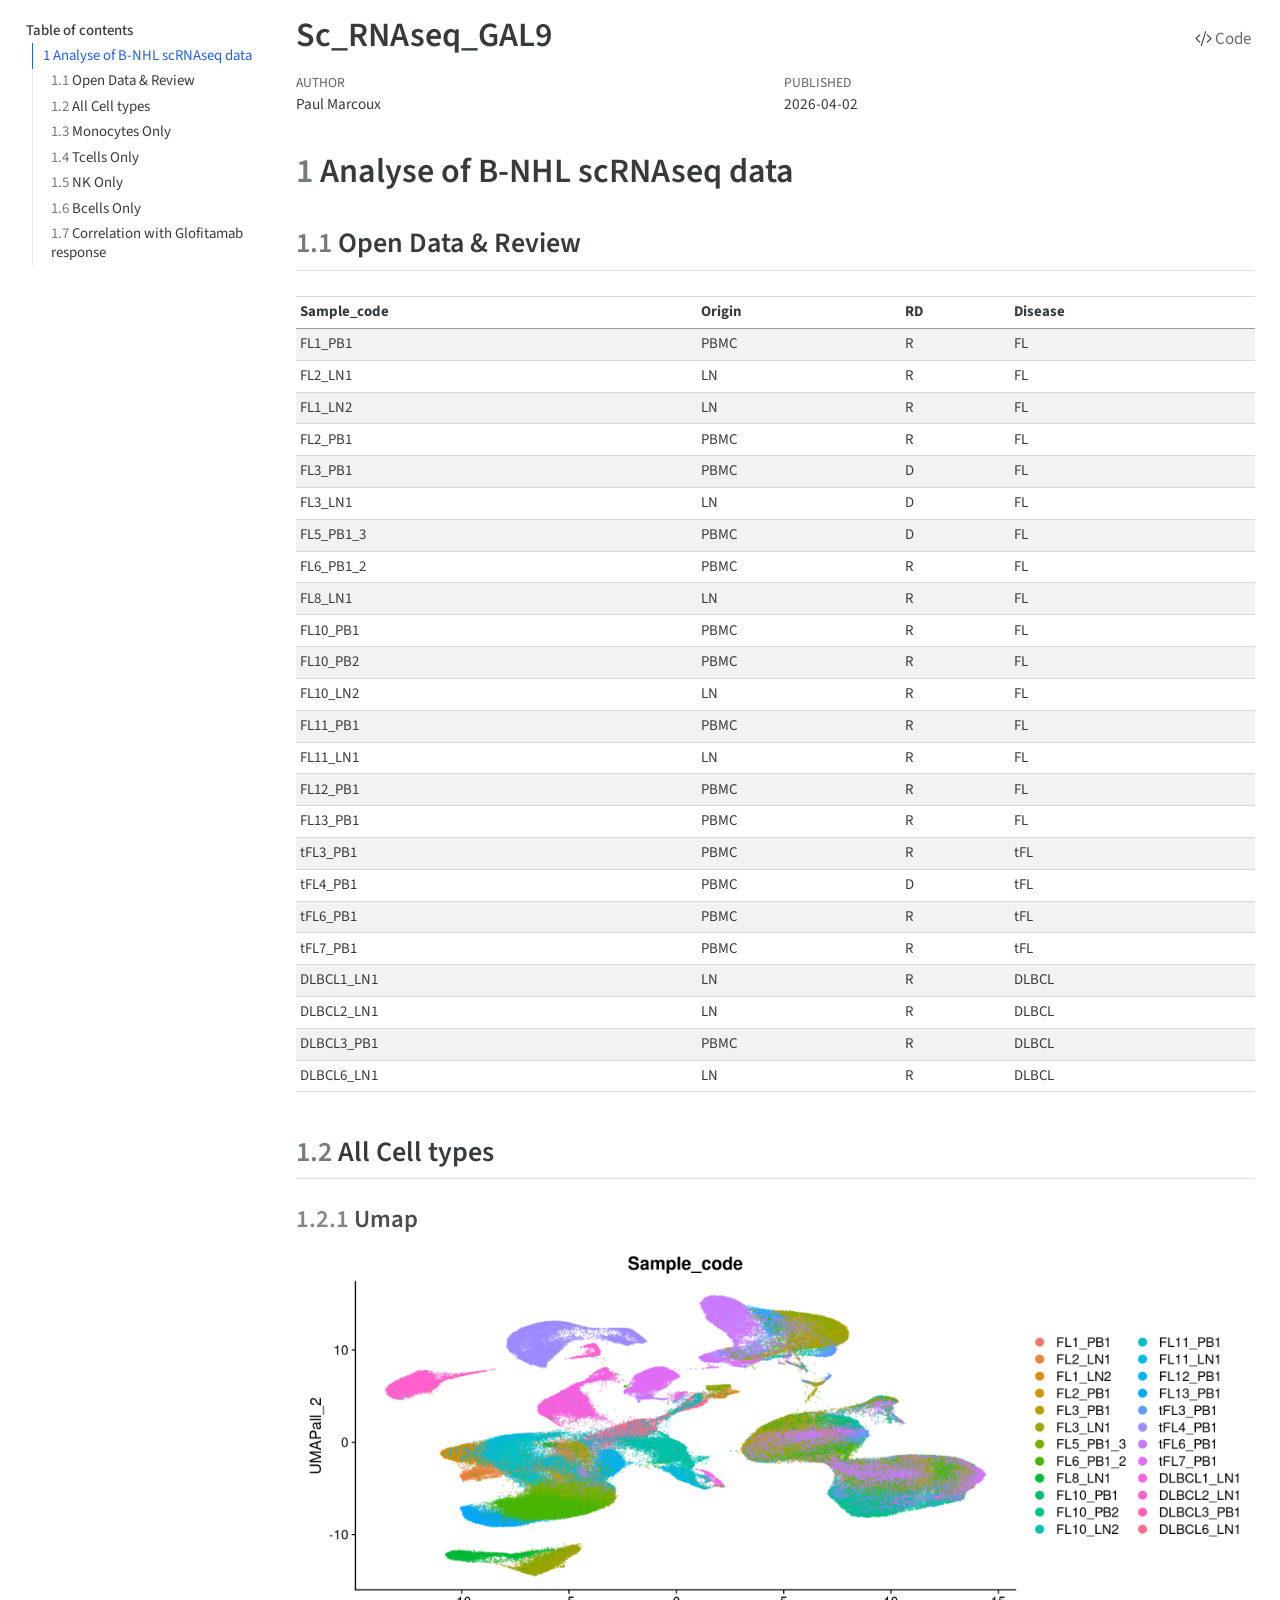
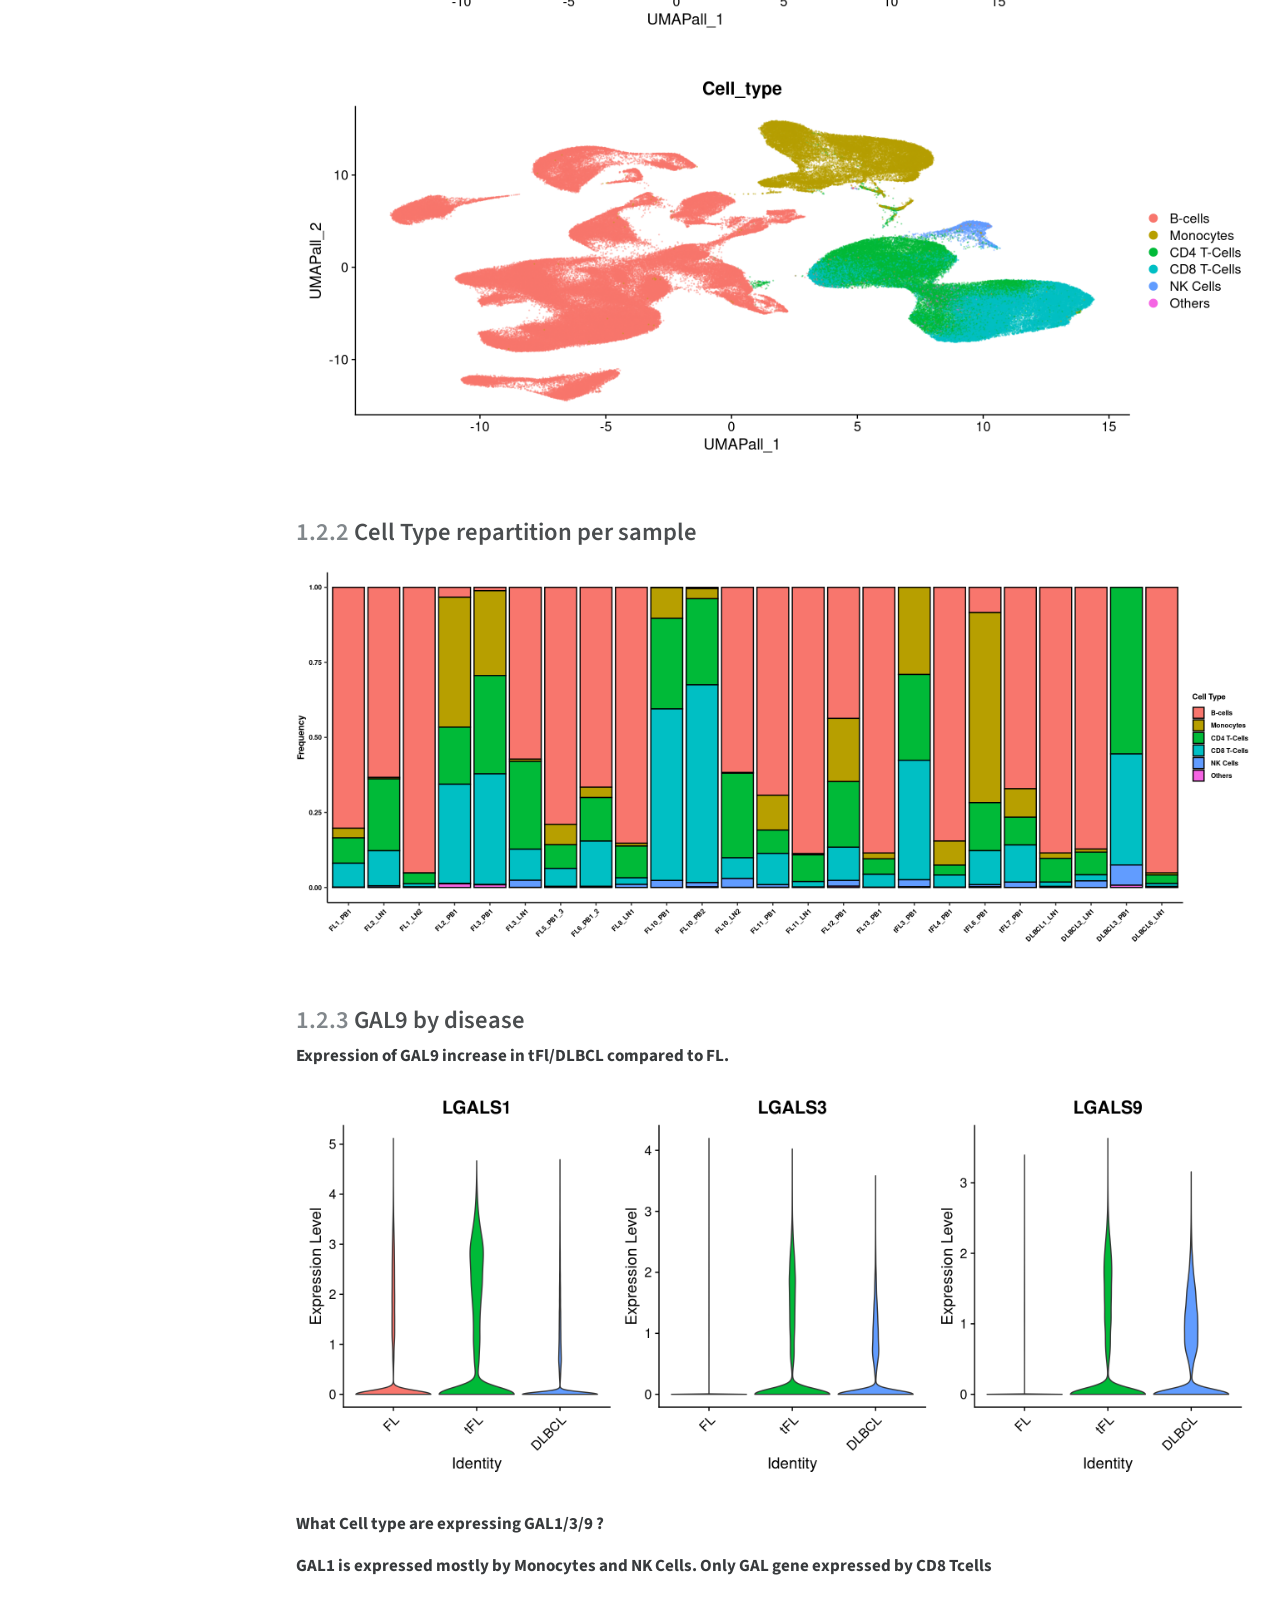
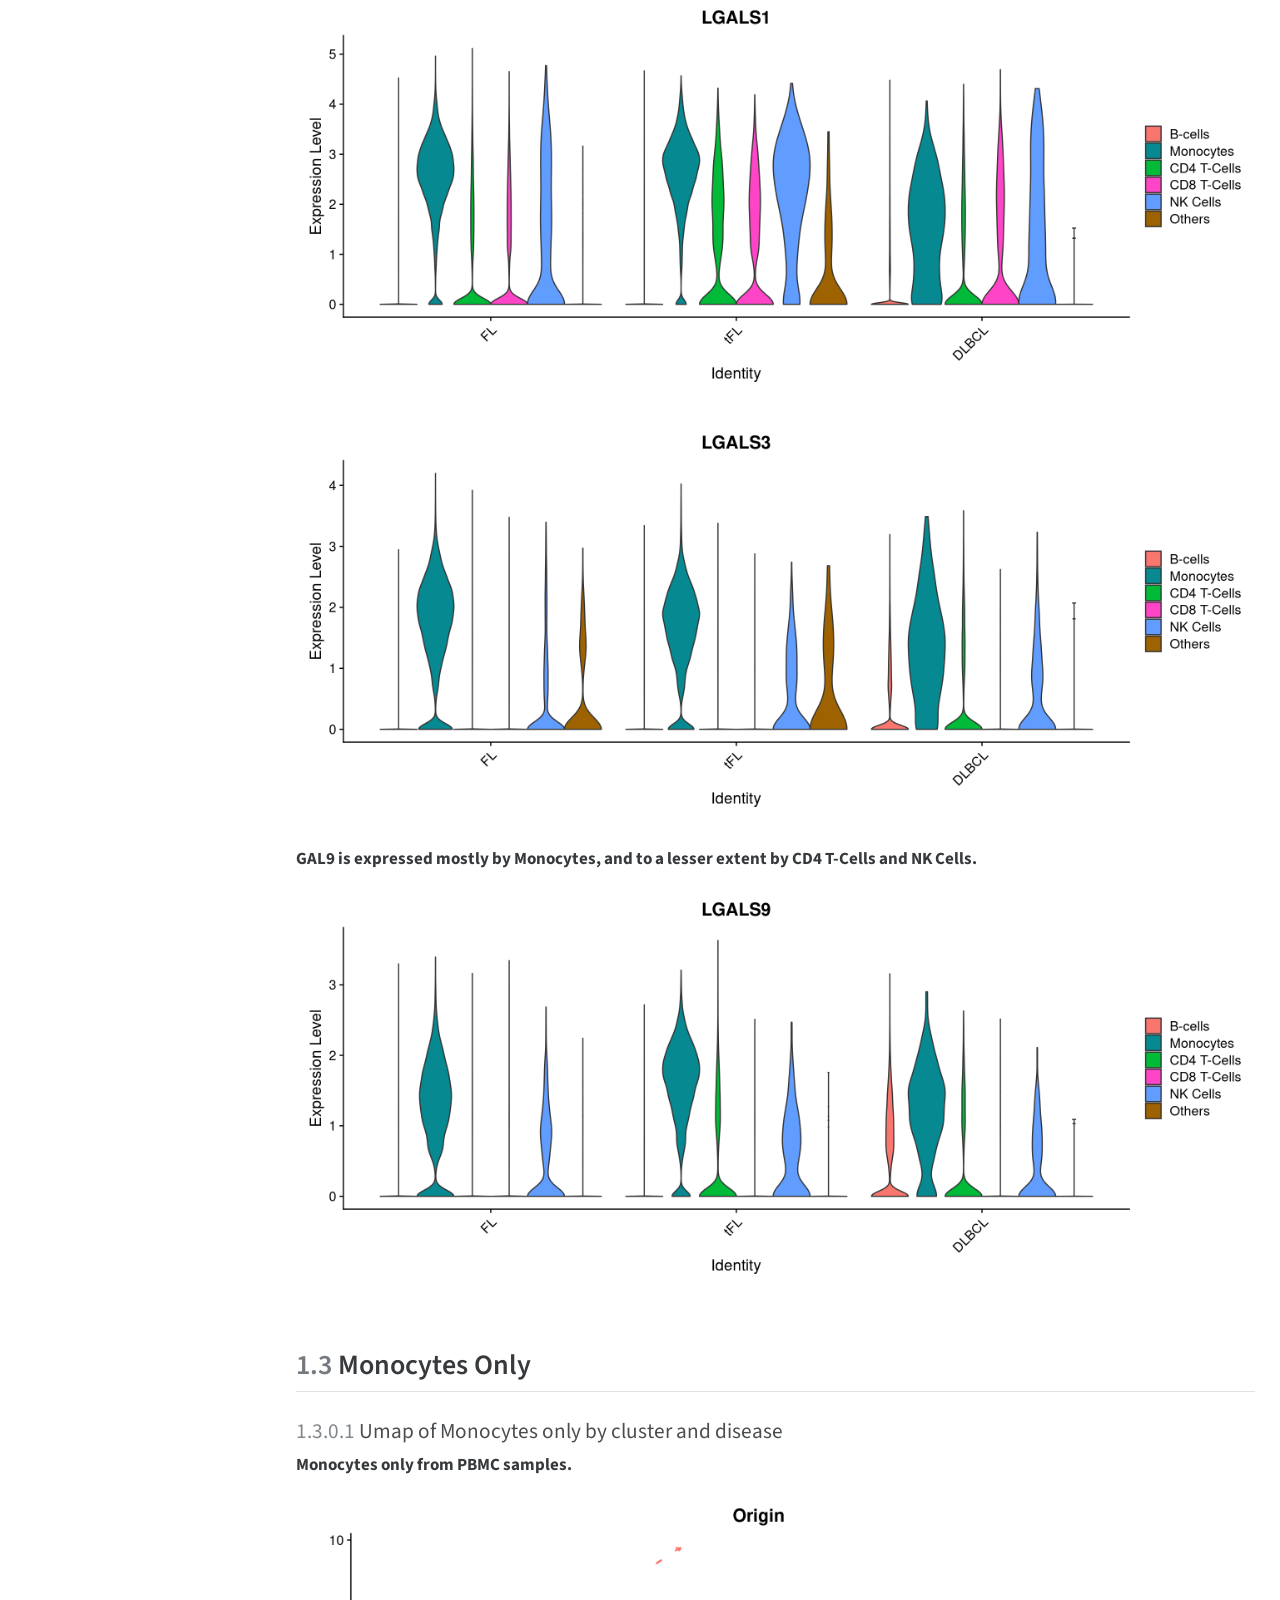
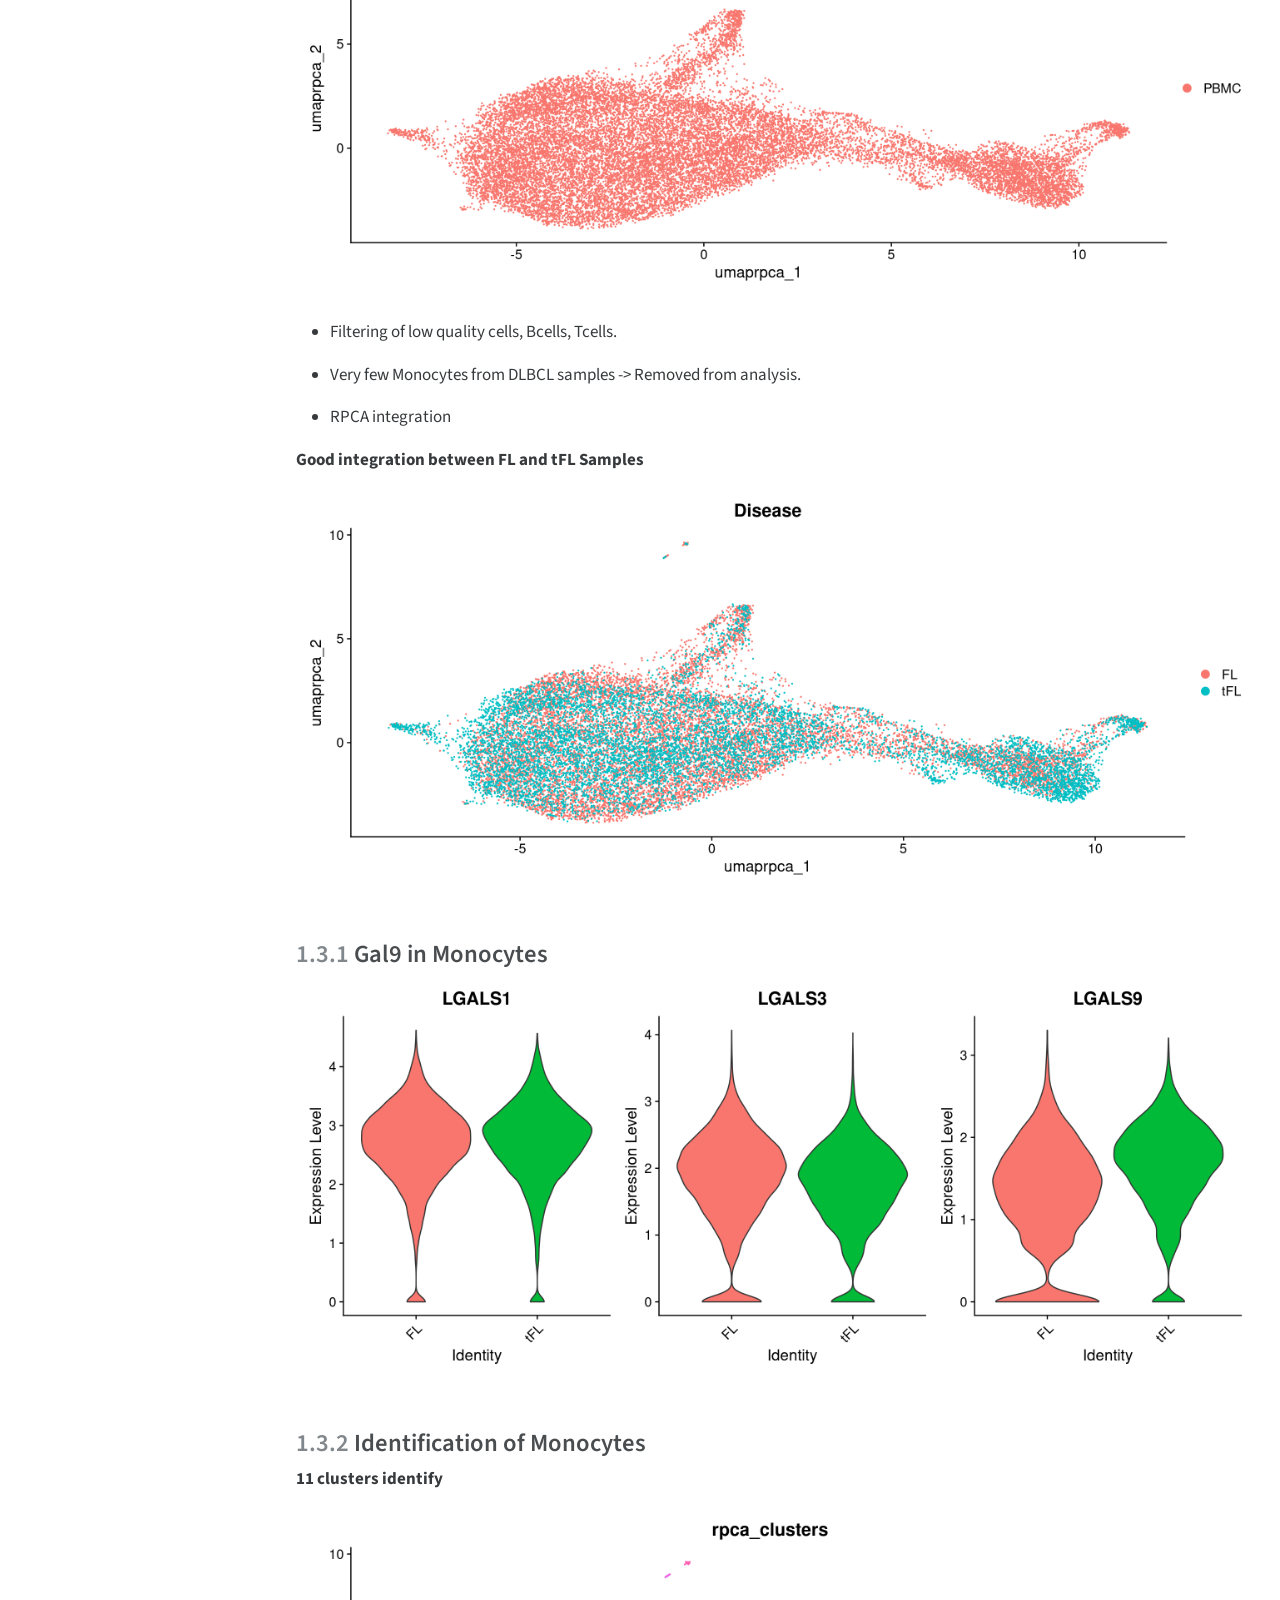
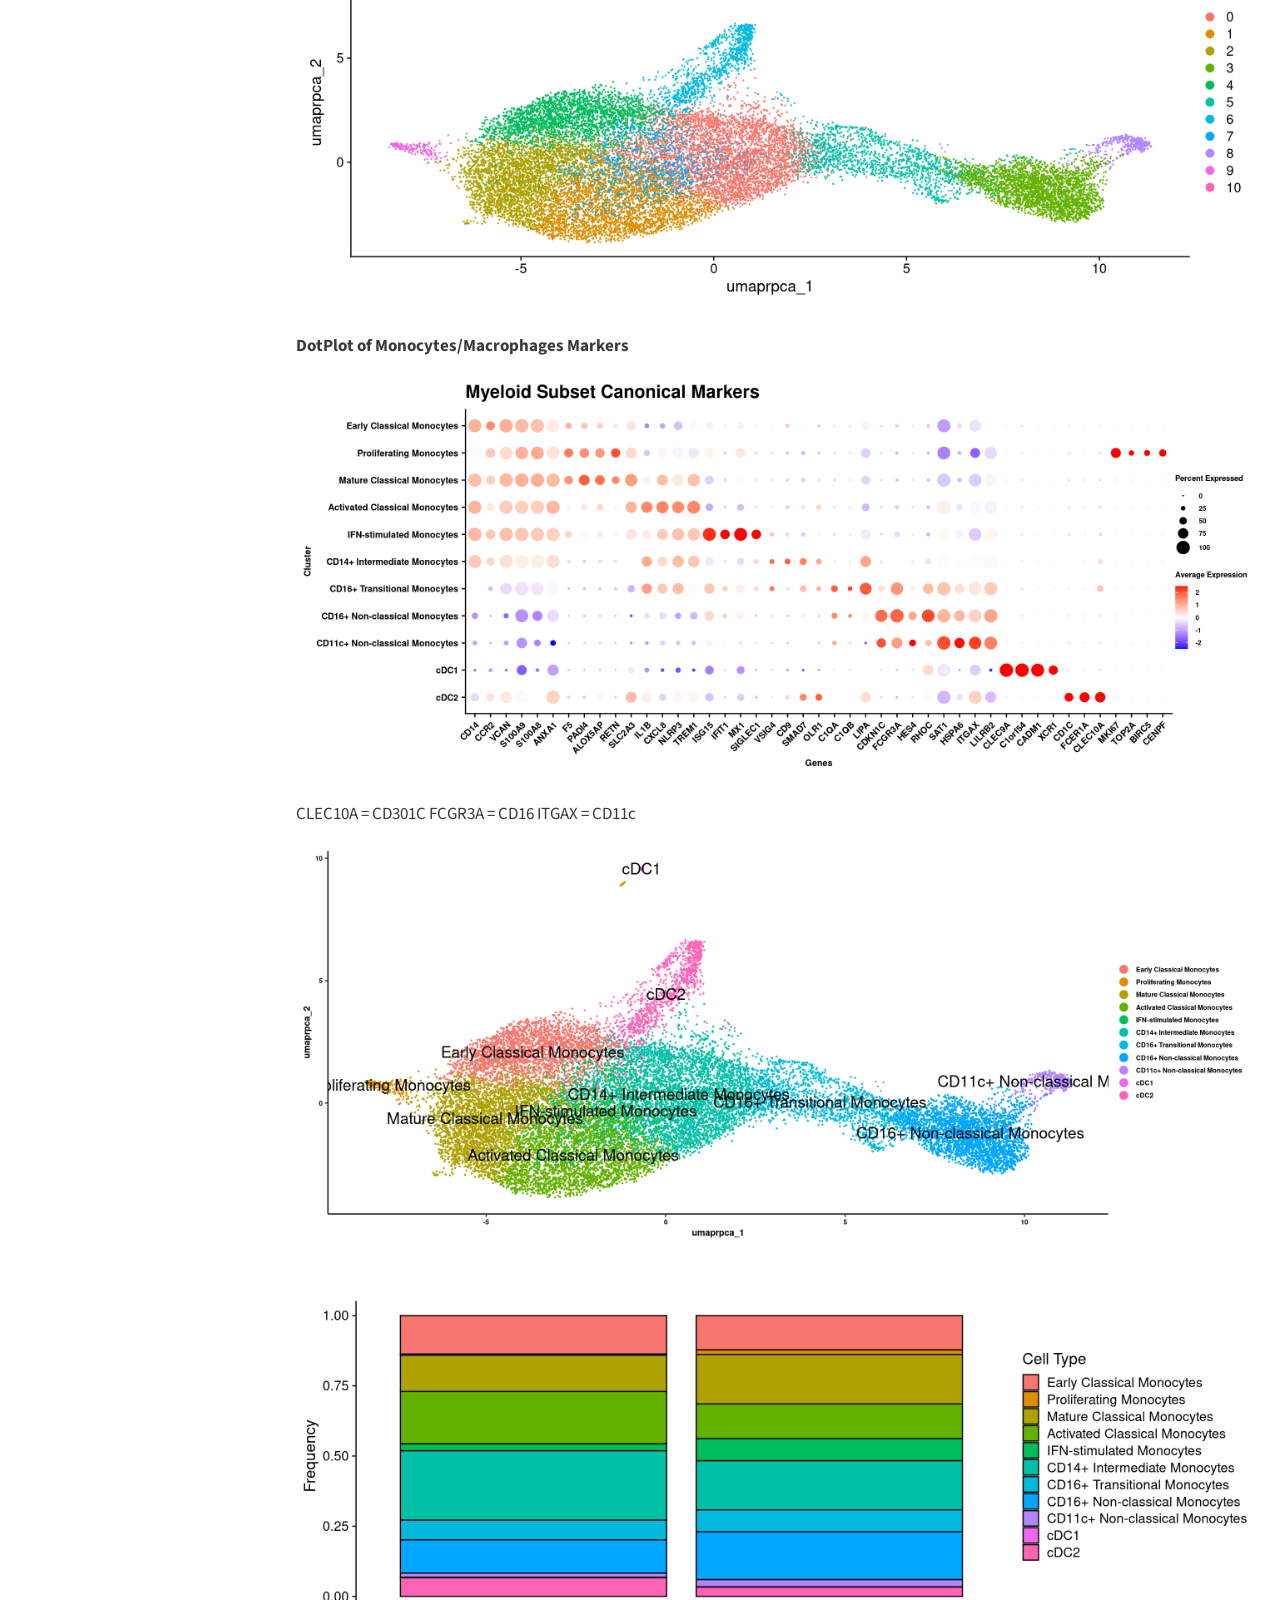
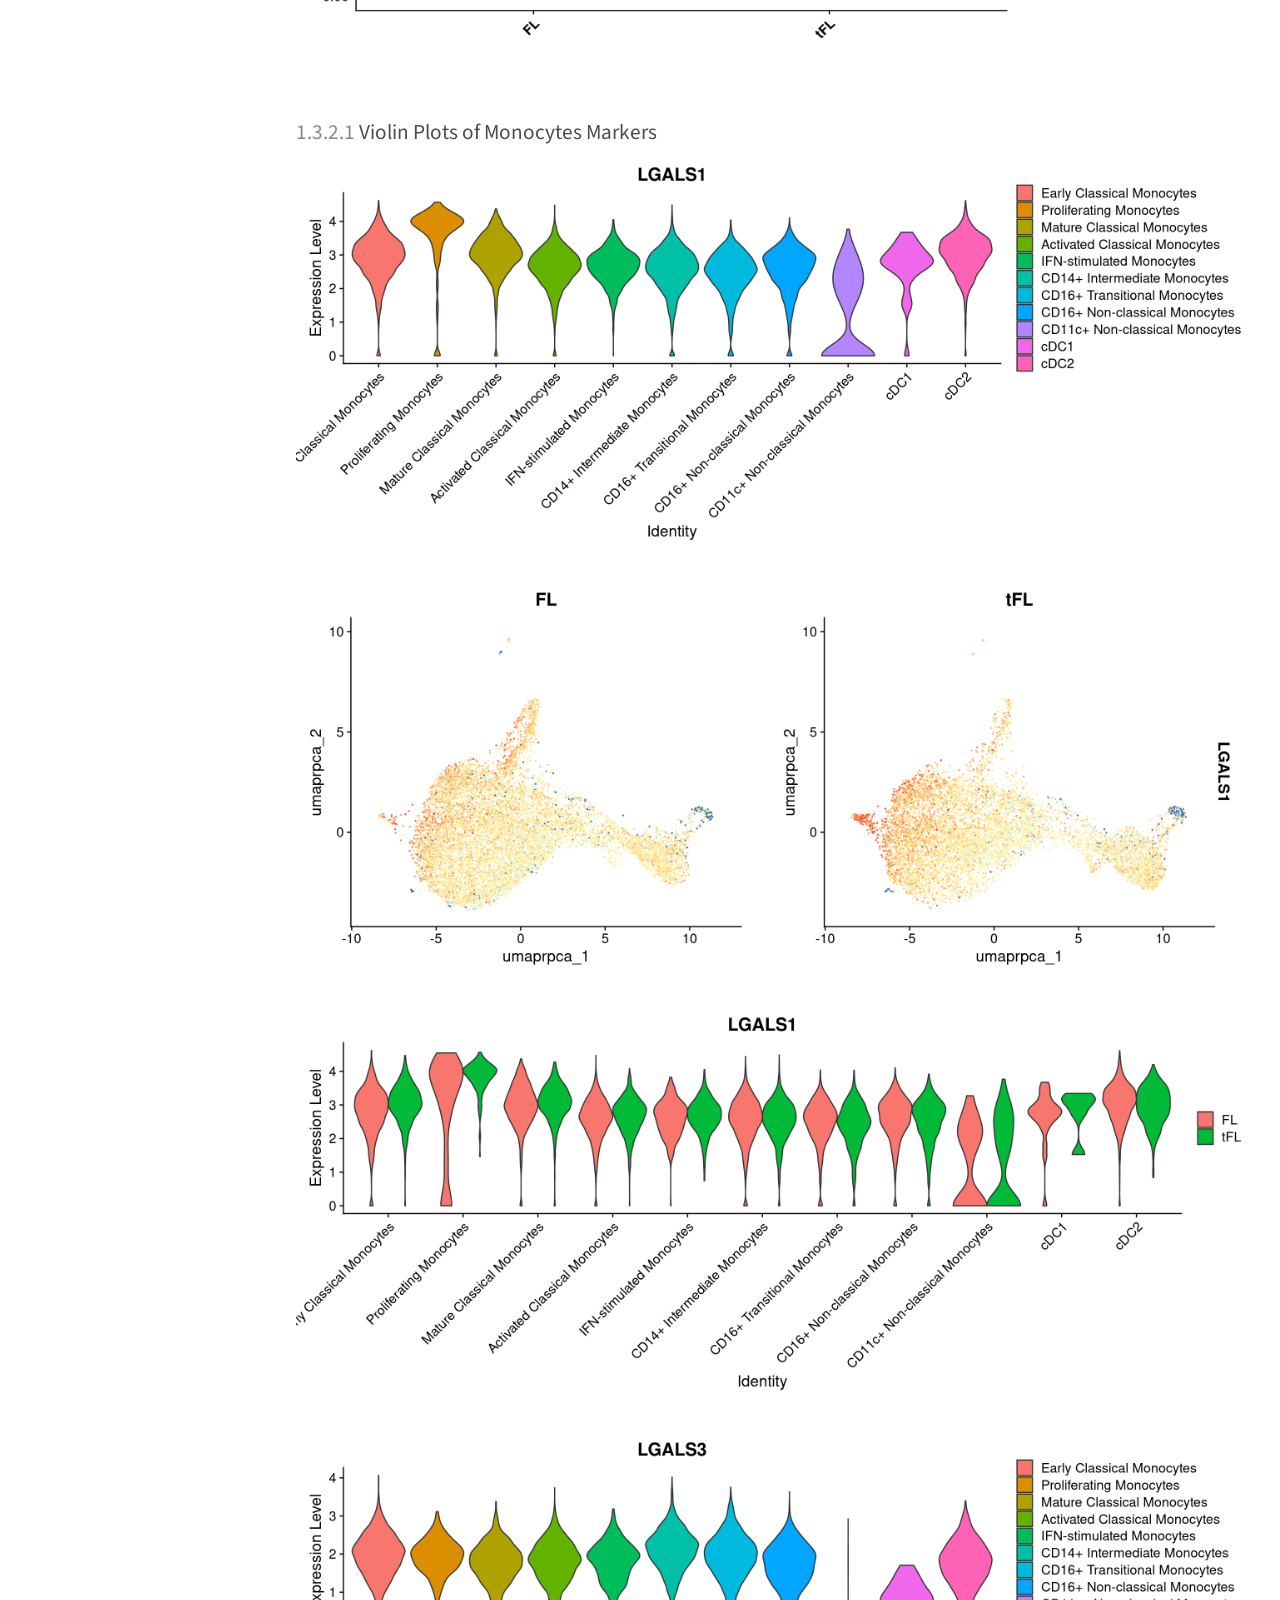
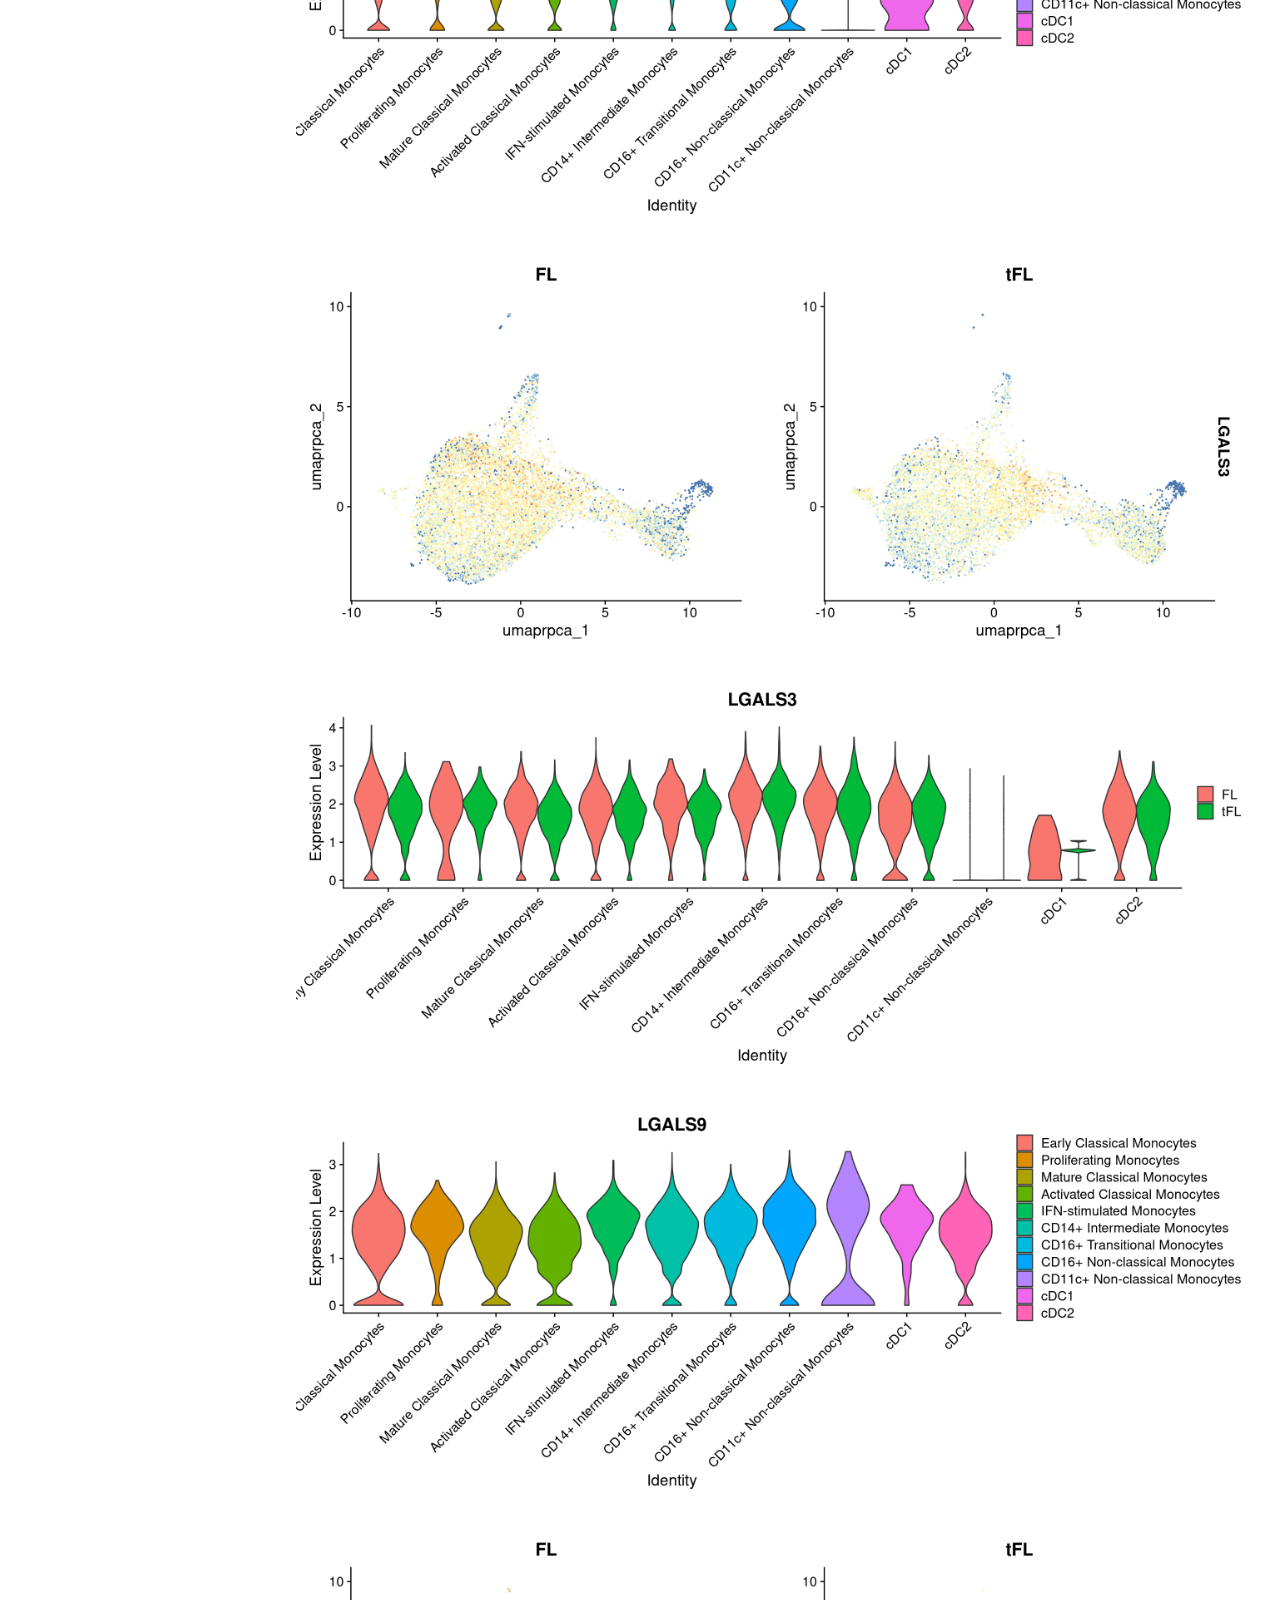
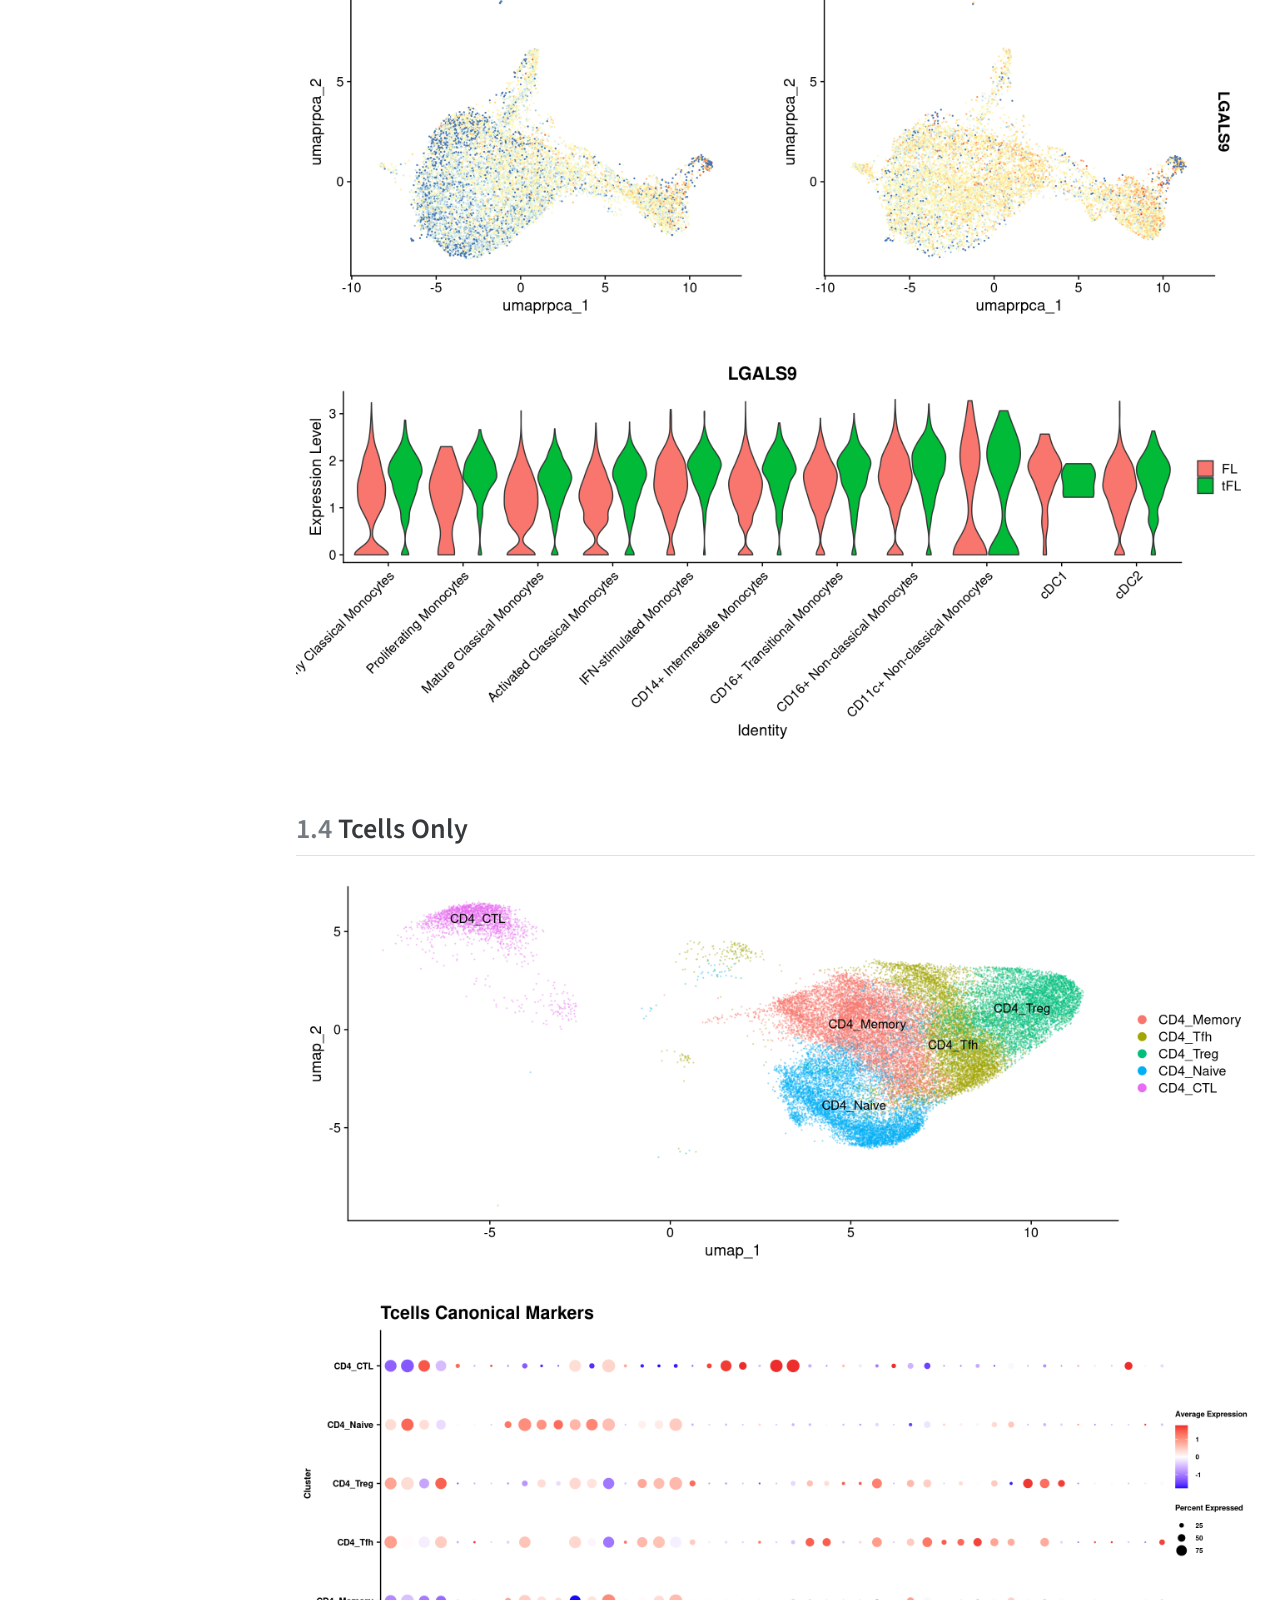
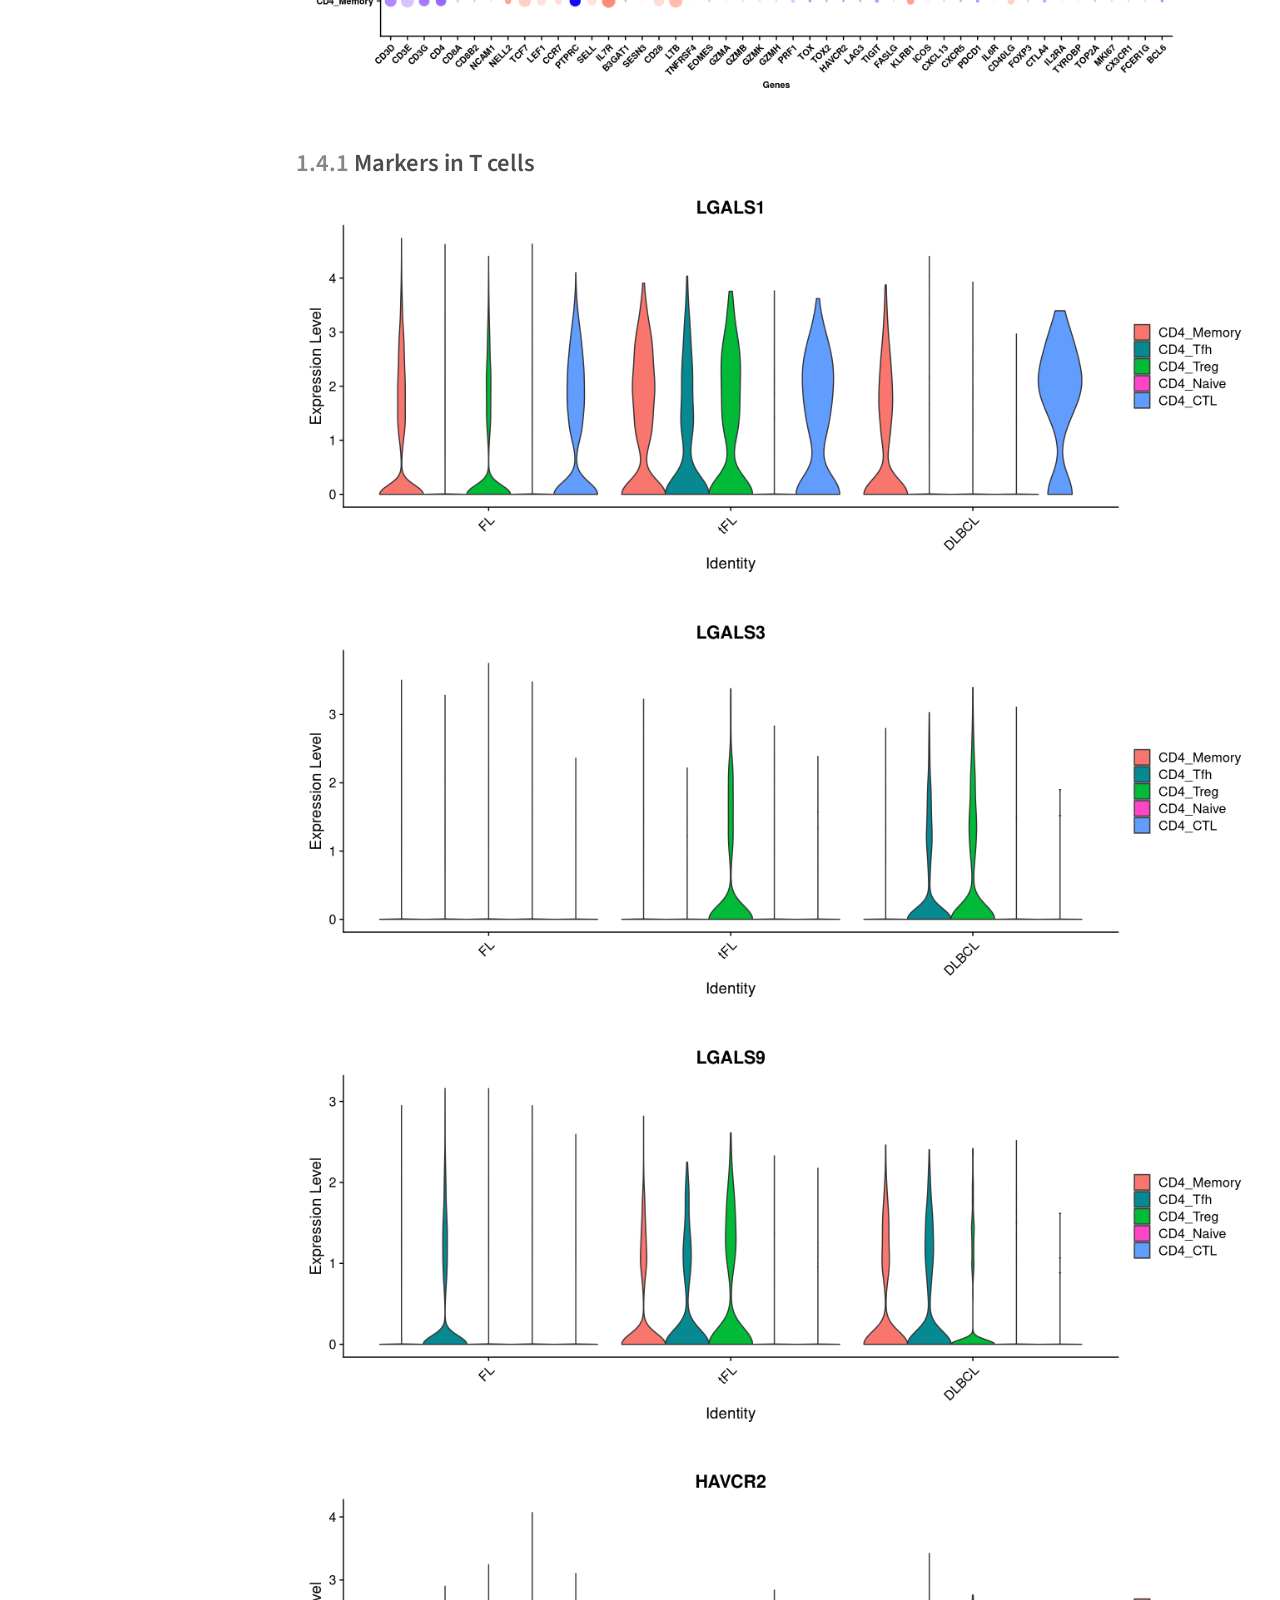
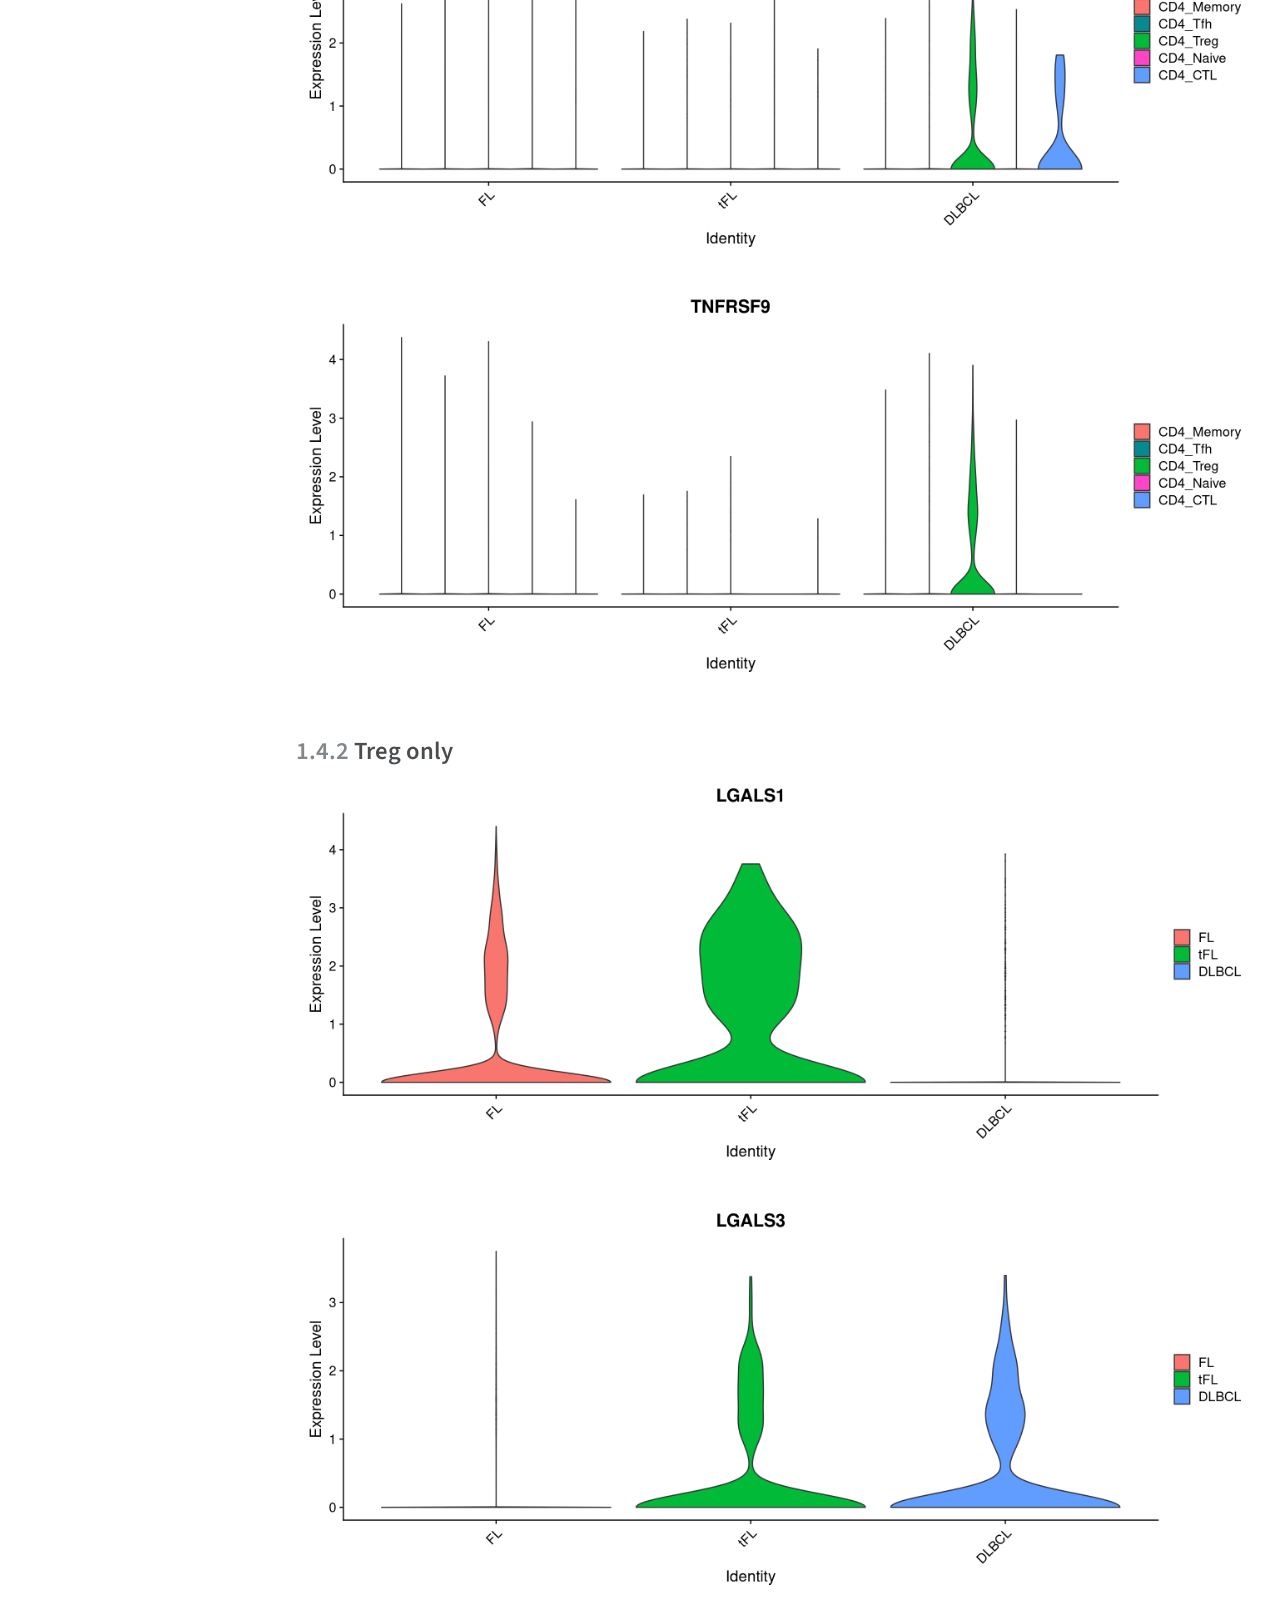
==== commit f4f33bc5: "Built site for gh-pages" ====
--- a/index.html
+++ b/index.html
@@ -7,7 +7,7 @@
 <meta name="viewport" content="width=device-width, initial-scale=1.0, user-scalable=yes">
 
 <meta name="author" content="Paul Marcoux">
-<meta name="dcterms.date" content="2026-03-31">
+<meta name="dcterms.date" content="2026-04-02">
 
 <title>Sc_RNAseq_GAL9</title>
 <style>
@@ -84,10 +84,10 @@
   <li><a href="#analyse-of-b-nhl-scrnaseq-data" id="toc-analyse-of-b-nhl-scrnaseq-data" class="nav-link active" data-scroll-target="#analyse-of-b-nhl-scrnaseq-data"><span class="header-section-number">1</span> Analyse of B-NHL scRNAseq data</a>
   <ul class="collapse">
   <li><a href="#open-data-review" id="toc-open-data-review" class="nav-link" data-scroll-target="#open-data-review"><span class="header-section-number">1.1</span> Open Data &amp; Review</a></li>
-  <li><a href="#all-data" id="toc-all-data" class="nav-link" data-scroll-target="#all-data"><span class="header-section-number">1.2</span> All data</a>
+  <li><a href="#all-cell-types" id="toc-all-cell-types" class="nav-link" data-scroll-target="#all-cell-types"><span class="header-section-number">1.2</span> All Cell types</a>
   <ul class="collapse">
   <li><a href="#umap" id="toc-umap" class="nav-link" data-scroll-target="#umap"><span class="header-section-number">1.2.1</span> Umap</a></li>
-  <li><a href="#celltype-repartition-per-sample" id="toc-celltype-repartition-per-sample" class="nav-link" data-scroll-target="#celltype-repartition-per-sample"><span class="header-section-number">1.2.2</span> CellType repartition per sample</a></li>
+  <li><a href="#cell-type-repartition-per-sample" id="toc-cell-type-repartition-per-sample" class="nav-link" data-scroll-target="#cell-type-repartition-per-sample"><span class="header-section-number">1.2.2</span> Cell Type repartition per sample</a></li>
   <li><a href="#gal9-by-disease" id="toc-gal9-by-disease" class="nav-link" data-scroll-target="#gal9-by-disease"><span class="header-section-number">1.2.3</span> GAL9 by disease</a></li>
   </ul></li>
   <li><a href="#monocytes-only" id="toc-monocytes-only" class="nav-link" data-scroll-target="#monocytes-only"><span class="header-section-number">1.3</span> Monocytes Only</a>
@@ -110,6 +110,12 @@
   <li><a href="#b-cells-repartition" id="toc-b-cells-repartition" class="nav-link" data-scroll-target="#b-cells-repartition"><span class="header-section-number">1.6.2</span> B Cells repartition</a></li>
   <li><a href="#markers-in-b-cells" id="toc-markers-in-b-cells" class="nav-link" data-scroll-target="#markers-in-b-cells"><span class="header-section-number">1.6.3</span> Markers in B Cells</a></li>
   </ul></li>
+  <li><a href="#correlation-with-glofitamab-response" id="toc-correlation-with-glofitamab-response" class="nav-link" data-scroll-target="#correlation-with-glofitamab-response"><span class="header-section-number">1.7</span> Correlation with Glofitamab response</a>
+  <ul class="collapse">
+  <li><a href="#all-cell-type" id="toc-all-cell-type" class="nav-link" data-scroll-target="#all-cell-type"><span class="header-section-number">1.7.1</span> All cell type</a></li>
+  <li><a href="#in-monocytes" id="toc-in-monocytes" class="nav-link" data-scroll-target="#in-monocytes"><span class="header-section-number">1.7.2</span> In Monocytes</a></li>
+  <li><a href="#in-t-cells" id="toc-in-t-cells" class="nav-link" data-scroll-target="#in-t-cells"><span class="header-section-number">1.7.3</span> In T-cells</a></li>
+  </ul></li>
   </ul></li>
   </ul>
 </nav>
@@ -137,7 +143,7 @@
     <div>
     <div class="quarto-title-meta-heading">Published</div>
     <div class="quarto-title-meta-contents">
-      <p class="date">2026-03-31</p>
+      <p class="date">2026-04-02</p>
     </div>
   </div>
   
@@ -314,8 +320,8 @@
 </div>
 </div>
 </section>
-<section id="all-data" class="level2" data-number="1.2">
-<h2 data-number="1.2" class="anchored" data-anchor-id="all-data"><span class="header-section-number">1.2</span> All data</h2>
+<section id="all-cell-types" class="level2" data-number="1.2">
+<h2 data-number="1.2" class="anchored" data-anchor-id="all-cell-types"><span class="header-section-number">1.2</span> All Cell types</h2>
 <section id="umap" class="level3" data-number="1.2.1">
 <h3 data-number="1.2.1" class="anchored" data-anchor-id="umap"><span class="header-section-number">1.2.1</span> Umap</h3>
 <div class="cell">
@@ -335,8 +341,8 @@
 </div>
 </div>
 </section>
-<section id="celltype-repartition-per-sample" class="level3" data-number="1.2.2">
-<h3 data-number="1.2.2" class="anchored" data-anchor-id="celltype-repartition-per-sample"><span class="header-section-number">1.2.2</span> CellType repartition per sample</h3>
+<section id="cell-type-repartition-per-sample" class="level3" data-number="1.2.2">
+<h3 data-number="1.2.2" class="anchored" data-anchor-id="cell-type-repartition-per-sample"><span class="header-section-number">1.2.2</span> Cell Type repartition per sample</h3>
 <div class="cell">
 <div class="cell-output-display">
 <div>
@@ -359,7 +365,8 @@
 </div>
 </div>
 </div>
-<p><strong>What Cell type are expressing GAL9? </strong></p>
+<p><strong>What Cell type are expressing GAL1/3/9 ?</strong></p>
+<p><strong>GAL1 is expressed mostly by Monocytes and NK Cells. Only GAL gene expressed by CD8 Tcells</strong></p>
 <div class="cell">
 <div class="cell-output-display">
 <div>
@@ -369,26 +376,21 @@
 </div>
 </div>
 </div>
+<div class="cell">
+<div class="cell-output-display">
+<div>
+<figure class="figure">
+<p><img src="Sc_RNAseq_GAL9_files/figure-html/unnamed-chunk-6-1.png" class="img-fluid figure-img" width="1152"></p>
+</figure>
+</div>
+</div>
+</div>
 <p><strong>GAL9 is expressed mostly by Monocytes, and to a lesser extent by CD4 T-Cells and NK Cells.</strong></p>
 <div class="cell">
 <div class="cell-output-display">
 <div>
 <figure class="figure">
-<p><img src="Sc_RNAseq_GAL9_files/figure-html/unnamed-chunk-6-1.png" class="img-fluid figure-img" width="1152"></p>
-</figure>
-</div>
-</div>
-<div class="cell-output-display">
-<div>
-<figure class="figure">
-<p><img src="Sc_RNAseq_GAL9_files/figure-html/unnamed-chunk-6-2.png" class="img-fluid figure-img" width="1152"></p>
-</figure>
-</div>
-</div>
-<div class="cell-output-display">
-<div>
-<figure class="figure">
-<p><img src="Sc_RNAseq_GAL9_files/figure-html/unnamed-chunk-6-3.png" class="img-fluid figure-img" width="1152"></p>
+<p><img src="Sc_RNAseq_GAL9_files/figure-html/unnamed-chunk-7-1.png" class="img-fluid figure-img" width="1152"></p>
 </figure>
 </div>
 </div>
@@ -397,13 +399,41 @@
 </section>
 <section id="monocytes-only" class="level2" data-number="1.3">
 <h2 data-number="1.3" class="anchored" data-anchor-id="monocytes-only"><span class="header-section-number">1.3</span> Monocytes Only</h2>
+<section id="umap-of-monocytes-only-by-cluster-and-disease" class="level4" data-number="1.3.0.1">
+<h4 data-number="1.3.0.1" class="anchored" data-anchor-id="umap-of-monocytes-only-by-cluster-and-disease"><span class="header-section-number">1.3.0.1</span> Umap of Monocytes only by cluster and disease</h4>
+<p><strong>Monocytes only from PBMC samples.</strong></p>
+<div class="cell">
+<div class="cell-output-display">
+<div>
+<figure class="figure">
+<p><img src="Sc_RNAseq_GAL9_files/figure-html/unnamed-chunk-9-1.png" class="img-fluid figure-img" width="1152"></p>
+</figure>
+</div>
+</div>
+</div>
+<ul>
+<li><p>Filtering of low quality cells, Bcells, Tcells.</p></li>
+<li><p>Very few Monocytes from DLBCL samples -&gt; Removed from analysis.</p></li>
+<li><p>RPCA integration</p></li>
+</ul>
+<p><strong>Good integration between FL and tFL Samples</strong></p>
+<div class="cell">
+<div class="cell-output-display">
+<div>
+<figure class="figure">
+<p><img src="Sc_RNAseq_GAL9_files/figure-html/unnamed-chunk-10-1.png" class="img-fluid figure-img" width="1152"></p>
+</figure>
+</div>
+</div>
+</div>
+</section>
 <section id="gal9-in-monocytes" class="level3" data-number="1.3.1">
 <h3 data-number="1.3.1" class="anchored" data-anchor-id="gal9-in-monocytes"><span class="header-section-number">1.3.1</span> Gal9 in Monocytes</h3>
 <div class="cell">
 <div class="cell-output-display">
 <div>
 <figure class="figure">
-<p><img src="Sc_RNAseq_GAL9_files/figure-html/unnamed-chunk-8-1.png" class="img-fluid figure-img" width="1152"></p>
+<p><img src="Sc_RNAseq_GAL9_files/figure-html/unnamed-chunk-11-1.png" class="img-fluid figure-img" width="1152"></p>
 </figure>
 </div>
 </div>
@@ -411,34 +441,12 @@
 </section>
 <section id="identification-of-monocytes" class="level3" data-number="1.3.2">
 <h3 data-number="1.3.2" class="anchored" data-anchor-id="identification-of-monocytes"><span class="header-section-number">1.3.2</span> Identification of Monocytes</h3>
-<section id="umap-of-monocytes-only-by-cluster-and-disease" class="level4" data-number="1.3.2.1">
-<h4 data-number="1.3.2.1" class="anchored" data-anchor-id="umap-of-monocytes-only-by-cluster-and-disease"><span class="header-section-number">1.3.2.1</span> Umap of Monocytes only by cluster and disease</h4>
-<p><strong>Monocytes only from PBMC samples.</strong></p>
-<div class="cell">
-<div class="cell-output-display">
-<div>
-<figure class="figure">
-<p><img src="Sc_RNAseq_GAL9_files/figure-html/unnamed-chunk-9-1.png" class="img-fluid figure-img" width="1152"></p>
-</figure>
-</div>
-</div>
-</div>
-<p><strong>Good integration between FL and tFL Samples</strong> Filtering of low quality cells, Bcells, Tcells. RPCA integration Very few Monocytes from DLBCL samples -Removed from analysis.</p>
-<div class="cell">
-<div class="cell-output-display">
-<div>
-<figure class="figure">
-<p><img src="Sc_RNAseq_GAL9_files/figure-html/unnamed-chunk-10-1.png" class="img-fluid figure-img" width="1152"></p>
-</figure>
-</div>
-</div>
-</div>
 <p><strong>11 clusters identify</strong></p>
 <div class="cell">
 <div class="cell-output-display">
 <div>
 <figure class="figure">
-<p><img src="Sc_RNAseq_GAL9_files/figure-html/unnamed-chunk-11-1.png" class="img-fluid figure-img" width="1152"></p>
+<p><img src="Sc_RNAseq_GAL9_files/figure-html/unnamed-chunk-12-1.png" class="img-fluid figure-img" width="1152"></p>
 </figure>
 </div>
 </div>
@@ -448,7 +456,7 @@
 <div class="cell-output-display">
 <div>
 <figure class="figure">
-<p><img src="Sc_RNAseq_GAL9_files/figure-html/unnamed-chunk-12-1.png" class="img-fluid figure-img" width="1152"></p>
+<p><img src="Sc_RNAseq_GAL9_files/figure-html/unnamed-chunk-13-1.png" class="img-fluid figure-img" width="1152"></p>
 </figure>
 </div>
 </div>
@@ -458,23 +466,11 @@
 <div class="cell-output-display">
 <div>
 <figure class="figure">
-<p><img src="Sc_RNAseq_GAL9_files/figure-html/unnamed-chunk-13-1.png" class="img-fluid figure-img" width="1152"></p>
-</figure>
-</div>
-</div>
-</div>
-<div class="cell">
-<div class="cell-output-display">
-<div>
-<figure class="figure">
 <p><img src="Sc_RNAseq_GAL9_files/figure-html/unnamed-chunk-14-1.png" class="img-fluid figure-img" width="1152"></p>
 </figure>
 </div>
 </div>
 </div>
-</section>
-<section id="violin-plots-of-monocytes-markers" class="level4" data-number="1.3.2.2">
-<h4 data-number="1.3.2.2" class="anchored" data-anchor-id="violin-plots-of-monocytes-markers"><span class="header-section-number">1.3.2.2</span> Violin Plots of Monocytes Markers</h4>
 <div class="cell">
 <div class="cell-output-display">
 <div>
@@ -483,38 +479,70 @@
 </figure>
 </div>
 </div>
-<div class="cell-output-display">
-<div>
-<figure class="figure">
-<p><img src="Sc_RNAseq_GAL9_files/figure-html/unnamed-chunk-15-2.png" class="img-fluid figure-img" width="1152"></p>
-</figure>
-</div>
-</div>
-<div class="cell-output-display">
-<div>
-<figure class="figure">
-<p><img src="Sc_RNAseq_GAL9_files/figure-html/unnamed-chunk-15-3.png" class="img-fluid figure-img" width="1152"></p>
-</figure>
-</div>
-</div>
-<div class="cell-output-display">
-<div>
-<figure class="figure">
-<p><img src="Sc_RNAseq_GAL9_files/figure-html/unnamed-chunk-15-4.png" class="img-fluid figure-img" width="1152"></p>
-</figure>
-</div>
-</div>
-<div class="cell-output-display">
-<div>
-<figure class="figure">
-<p><img src="Sc_RNAseq_GAL9_files/figure-html/unnamed-chunk-15-5.png" class="img-fluid figure-img" width="1152"></p>
-</figure>
-</div>
-</div>
-<div class="cell-output-display">
-<div>
-<figure class="figure">
-<p><img src="Sc_RNAseq_GAL9_files/figure-html/unnamed-chunk-15-6.png" class="img-fluid figure-img" width="1152"></p>
+</div>
+<section id="violin-plots-of-monocytes-markers" class="level4" data-number="1.3.2.1">
+<h4 data-number="1.3.2.1" class="anchored" data-anchor-id="violin-plots-of-monocytes-markers"><span class="header-section-number">1.3.2.1</span> Violin Plots of Monocytes Markers</h4>
+<div class="cell">
+<div class="cell-output-display">
+<div>
+<figure class="figure">
+<p><img src="Sc_RNAseq_GAL9_files/figure-html/unnamed-chunk-16-1.png" class="img-fluid figure-img" width="1152"></p>
+</figure>
+</div>
+</div>
+<div class="cell-output-display">
+<div>
+<figure class="figure">
+<p><img src="Sc_RNAseq_GAL9_files/figure-html/unnamed-chunk-16-2.png" class="img-fluid figure-img" width="1152"></p>
+</figure>
+</div>
+</div>
+<div class="cell-output-display">
+<div>
+<figure class="figure">
+<p><img src="Sc_RNAseq_GAL9_files/figure-html/unnamed-chunk-16-3.png" class="img-fluid figure-img" width="1152"></p>
+</figure>
+</div>
+</div>
+<div class="cell-output-display">
+<div>
+<figure class="figure">
+<p><img src="Sc_RNAseq_GAL9_files/figure-html/unnamed-chunk-16-4.png" class="img-fluid figure-img" width="1152"></p>
+</figure>
+</div>
+</div>
+<div class="cell-output-display">
+<div>
+<figure class="figure">
+<p><img src="Sc_RNAseq_GAL9_files/figure-html/unnamed-chunk-16-5.png" class="img-fluid figure-img" width="1152"></p>
+</figure>
+</div>
+</div>
+<div class="cell-output-display">
+<div>
+<figure class="figure">
+<p><img src="Sc_RNAseq_GAL9_files/figure-html/unnamed-chunk-16-6.png" class="img-fluid figure-img" width="1152"></p>
+</figure>
+</div>
+</div>
+<div class="cell-output-display">
+<div>
+<figure class="figure">
+<p><img src="Sc_RNAseq_GAL9_files/figure-html/unnamed-chunk-16-7.png" class="img-fluid figure-img" width="1152"></p>
+</figure>
+</div>
+</div>
+<div class="cell-output-display">
+<div>
+<figure class="figure">
+<p><img src="Sc_RNAseq_GAL9_files/figure-html/unnamed-chunk-16-8.png" class="img-fluid figure-img" width="1152"></p>
+</figure>
+</div>
+</div>
+<div class="cell-output-display">
+<div>
+<figure class="figure">
+<p><img src="Sc_RNAseq_GAL9_files/figure-html/unnamed-chunk-16-9.png" class="img-fluid figure-img" width="1152"></p>
 </figure>
 </div>
 </div>
@@ -528,7 +556,7 @@
 <div class="cell-output-display">
 <div>
 <figure class="figure">
-<p><img src="Sc_RNAseq_GAL9_files/figure-html/unnamed-chunk-16-1.png" class="img-fluid figure-img" width="1152"></p>
+<p><img src="Sc_RNAseq_GAL9_files/figure-html/unnamed-chunk-17-1.png" class="img-fluid figure-img" width="1152"></p>
 </figure>
 </div>
 </div>
@@ -548,28 +576,35 @@
 <div class="cell-output-display">
 <div>
 <figure class="figure">
-<p><img src="Sc_RNAseq_GAL9_files/figure-html/unnamed-chunk-17-1.png" class="img-fluid figure-img" width="1152"></p>
-</figure>
-</div>
-</div>
-<div class="cell-output-display">
-<div>
-<figure class="figure">
-<p><img src="Sc_RNAseq_GAL9_files/figure-html/unnamed-chunk-17-2.png" class="img-fluid figure-img" width="1152"></p>
-</figure>
-</div>
-</div>
-<div class="cell-output-display">
-<div>
-<figure class="figure">
-<p><img src="Sc_RNAseq_GAL9_files/figure-html/unnamed-chunk-17-3.png" class="img-fluid figure-img" width="1152"></p>
-</figure>
-</div>
-</div>
-<div class="cell-output-display">
-<div>
-<figure class="figure">
-<p><img src="Sc_RNAseq_GAL9_files/figure-html/unnamed-chunk-17-4.png" class="img-fluid figure-img" width="1152"></p>
+<p><img src="Sc_RNAseq_GAL9_files/figure-html/unnamed-chunk-18-1.png" class="img-fluid figure-img" width="1152"></p>
+</figure>
+</div>
+</div>
+<div class="cell-output-display">
+<div>
+<figure class="figure">
+<p><img src="Sc_RNAseq_GAL9_files/figure-html/unnamed-chunk-18-2.png" class="img-fluid figure-img" width="1152"></p>
+</figure>
+</div>
+</div>
+<div class="cell-output-display">
+<div>
+<figure class="figure">
+<p><img src="Sc_RNAseq_GAL9_files/figure-html/unnamed-chunk-18-3.png" class="img-fluid figure-img" width="1152"></p>
+</figure>
+</div>
+</div>
+<div class="cell-output-display">
+<div>
+<figure class="figure">
+<p><img src="Sc_RNAseq_GAL9_files/figure-html/unnamed-chunk-18-4.png" class="img-fluid figure-img" width="1152"></p>
+</figure>
+</div>
+</div>
+<div class="cell-output-display">
+<div>
+<figure class="figure">
+<p><img src="Sc_RNAseq_GAL9_files/figure-html/unnamed-chunk-18-5.png" class="img-fluid figure-img" width="1152"></p>
 </figure>
 </div>
 </div>
@@ -581,21 +616,35 @@
 <div class="cell-output-display">
 <div>
 <figure class="figure">
-<p><img src="Sc_RNAseq_GAL9_files/figure-html/unnamed-chunk-18-1.png" class="img-fluid figure-img" width="1152"></p>
-</figure>
-</div>
-</div>
-<div class="cell-output-display">
-<div>
-<figure class="figure">
-<p><img src="Sc_RNAseq_GAL9_files/figure-html/unnamed-chunk-18-2.png" class="img-fluid figure-img" width="1152"></p>
-</figure>
-</div>
-</div>
-<div class="cell-output-display">
-<div>
-<figure class="figure">
-<p><img src="Sc_RNAseq_GAL9_files/figure-html/unnamed-chunk-18-3.png" class="img-fluid figure-img" width="1152"></p>
+<p><img src="Sc_RNAseq_GAL9_files/figure-html/unnamed-chunk-19-1.png" class="img-fluid figure-img" width="1152"></p>
+</figure>
+</div>
+</div>
+<div class="cell-output-display">
+<div>
+<figure class="figure">
+<p><img src="Sc_RNAseq_GAL9_files/figure-html/unnamed-chunk-19-2.png" class="img-fluid figure-img" width="1152"></p>
+</figure>
+</div>
+</div>
+<div class="cell-output-display">
+<div>
+<figure class="figure">
+<p><img src="Sc_RNAseq_GAL9_files/figure-html/unnamed-chunk-19-3.png" class="img-fluid figure-img" width="1152"></p>
+</figure>
+</div>
+</div>
+<div class="cell-output-display">
+<div>
+<figure class="figure">
+<p><img src="Sc_RNAseq_GAL9_files/figure-html/unnamed-chunk-19-4.png" class="img-fluid figure-img" width="1152"></p>
+</figure>
+</div>
+</div>
+<div class="cell-output-display">
+<div>
+<figure class="figure">
+<p><img src="Sc_RNAseq_GAL9_files/figure-html/unnamed-chunk-19-5.png" class="img-fluid figure-img" width="1152"></p>
 </figure>
 </div>
 </div>
@@ -608,16 +657,16 @@
 <div class="cell-output-display">
 <div>
 <figure class="figure">
-<p><img src="Sc_RNAseq_GAL9_files/figure-html/unnamed-chunk-19-1.png" class="img-fluid figure-img" width="1152"></p>
-</figure>
-</div>
-</div>
-</div>
-<div class="cell">
-<div class="cell-output-display">
-<div>
-<figure class="figure">
 <p><img src="Sc_RNAseq_GAL9_files/figure-html/unnamed-chunk-20-1.png" class="img-fluid figure-img" width="1152"></p>
+</figure>
+</div>
+</div>
+</div>
+<div class="cell">
+<div class="cell-output-display">
+<div>
+<figure class="figure">
+<p><img src="Sc_RNAseq_GAL9_files/figure-html/unnamed-chunk-21-1.png" class="img-fluid figure-img" width="1152"></p>
 </figure>
 </div>
 </div>
@@ -628,28 +677,35 @@
 <div class="cell-output-display">
 <div>
 <figure class="figure">
-<p><img src="Sc_RNAseq_GAL9_files/figure-html/unnamed-chunk-21-1.png" class="img-fluid figure-img" width="1152"></p>
-</figure>
-</div>
-</div>
-<div class="cell-output-display">
-<div>
-<figure class="figure">
-<p><img src="Sc_RNAseq_GAL9_files/figure-html/unnamed-chunk-21-2.png" class="img-fluid figure-img" width="1152"></p>
-</figure>
-</div>
-</div>
-<div class="cell-output-display">
-<div>
-<figure class="figure">
-<p><img src="Sc_RNAseq_GAL9_files/figure-html/unnamed-chunk-21-3.png" class="img-fluid figure-img" width="1152"></p>
-</figure>
-</div>
-</div>
-<div class="cell-output-display">
-<div>
-<figure class="figure">
-<p><img src="Sc_RNAseq_GAL9_files/figure-html/unnamed-chunk-21-4.png" class="img-fluid figure-img" width="1152"></p>
+<p><img src="Sc_RNAseq_GAL9_files/figure-html/unnamed-chunk-22-1.png" class="img-fluid figure-img" width="1152"></p>
+</figure>
+</div>
+</div>
+<div class="cell-output-display">
+<div>
+<figure class="figure">
+<p><img src="Sc_RNAseq_GAL9_files/figure-html/unnamed-chunk-22-2.png" class="img-fluid figure-img" width="1152"></p>
+</figure>
+</div>
+</div>
+<div class="cell-output-display">
+<div>
+<figure class="figure">
+<p><img src="Sc_RNAseq_GAL9_files/figure-html/unnamed-chunk-22-3.png" class="img-fluid figure-img" width="1152"></p>
+</figure>
+</div>
+</div>
+<div class="cell-output-display">
+<div>
+<figure class="figure">
+<p><img src="Sc_RNAseq_GAL9_files/figure-html/unnamed-chunk-22-4.png" class="img-fluid figure-img" width="1152"></p>
+</figure>
+</div>
+</div>
+<div class="cell-output-display">
+<div>
+<figure class="figure">
+<p><img src="Sc_RNAseq_GAL9_files/figure-html/unnamed-chunk-22-5.png" class="img-fluid figure-img" width="1152"></p>
 </figure>
 </div>
 </div>
@@ -658,27 +714,37 @@
 </section>
 <section id="bcells-only" class="level2" data-number="1.6">
 <h2 data-number="1.6" class="anchored" data-anchor-id="bcells-only"><span class="header-section-number">1.6</span> Bcells Only</h2>
+<p>** Expression of GAL genes in all B are low**</p>
+<div class="cell">
+<div class="cell-output-display">
+<div>
+<figure class="figure">
+<p><img src="Sc_RNAseq_GAL9_files/figure-html/unnamed-chunk-25-1.png" class="img-fluid figure-img" width="1152"></p>
+</figure>
+</div>
+</div>
+</div>
 <section id="bcells-umap" class="level3" data-number="1.6.1">
 <h3 data-number="1.6.1" class="anchored" data-anchor-id="bcells-umap"><span class="header-section-number">1.6.1</span> BCells Umap</h3>
 <div class="cell">
 <div class="cell-output-display">
 <div>
 <figure class="figure">
-<p><img src="Sc_RNAseq_GAL9_files/figure-html/unnamed-chunk-24-1.png" class="img-fluid figure-img" width="1152"></p>
-</figure>
-</div>
-</div>
-<div class="cell-output-display">
-<div>
-<figure class="figure">
-<p><img src="Sc_RNAseq_GAL9_files/figure-html/unnamed-chunk-24-2.png" class="img-fluid figure-img" width="1152"></p>
-</figure>
-</div>
-</div>
-<div class="cell-output-display">
-<div>
-<figure class="figure">
-<p><img src="Sc_RNAseq_GAL9_files/figure-html/unnamed-chunk-24-3.png" class="img-fluid figure-img" width="1152"></p>
+<p><img src="Sc_RNAseq_GAL9_files/figure-html/unnamed-chunk-26-1.png" class="img-fluid figure-img" width="1152"></p>
+</figure>
+</div>
+</div>
+<div class="cell-output-display">
+<div>
+<figure class="figure">
+<p><img src="Sc_RNAseq_GAL9_files/figure-html/unnamed-chunk-26-2.png" class="img-fluid figure-img" width="1152"></p>
+</figure>
+</div>
+</div>
+<div class="cell-output-display">
+<div>
+<figure class="figure">
+<p><img src="Sc_RNAseq_GAL9_files/figure-html/unnamed-chunk-26-3.png" class="img-fluid figure-img" width="1152"></p>
 </figure>
 </div>
 </div>
@@ -690,14 +756,14 @@
 <div class="cell-output-display">
 <div>
 <figure class="figure">
-<p><img src="Sc_RNAseq_GAL9_files/figure-html/unnamed-chunk-25-1.png" class="img-fluid figure-img" width="1152"></p>
-</figure>
-</div>
-</div>
-<div class="cell-output-display">
-<div>
-<figure class="figure">
-<p><img src="Sc_RNAseq_GAL9_files/figure-html/unnamed-chunk-25-2.png" class="img-fluid figure-img" width="1152"></p>
+<p><img src="Sc_RNAseq_GAL9_files/figure-html/unnamed-chunk-27-1.png" class="img-fluid figure-img" width="1152"></p>
+</figure>
+</div>
+</div>
+<div class="cell-output-display">
+<div>
+<figure class="figure">
+<p><img src="Sc_RNAseq_GAL9_files/figure-html/unnamed-chunk-27-2.png" class="img-fluid figure-img" width="1152"></p>
 </figure>
 </div>
 </div>
@@ -705,24 +771,93 @@
 </section>
 <section id="markers-in-b-cells" class="level3" data-number="1.6.3">
 <h3 data-number="1.6.3" class="anchored" data-anchor-id="markers-in-b-cells"><span class="header-section-number">1.6.3</span> Markers in B Cells</h3>
-<div class="cell">
-<div class="cell-output-display">
-<div>
-<figure class="figure">
-<p><img src="Sc_RNAseq_GAL9_files/figure-html/unnamed-chunk-26-1.png" class="img-fluid figure-img" width="1152"></p>
-</figure>
-</div>
-</div>
-<div class="cell-output-display">
-<div>
-<figure class="figure">
-<p><img src="Sc_RNAseq_GAL9_files/figure-html/unnamed-chunk-26-2.png" class="img-fluid figure-img" width="1152"></p>
+<p>** Expression of GAL genes in B cell types**</p>
+<div class="cell">
+<div class="cell-output-display">
+<div>
+<figure class="figure">
+<p><img src="Sc_RNAseq_GAL9_files/figure-html/unnamed-chunk-28-1.png" class="img-fluid figure-img" width="1152"></p>
+</figure>
+</div>
+</div>
+</div>
+</section>
+</section>
+<section id="correlation-with-glofitamab-response" class="level2" data-number="1.7">
+<h2 data-number="1.7" class="anchored" data-anchor-id="correlation-with-glofitamab-response"><span class="header-section-number">1.7</span> Correlation with Glofitamab response</h2>
+<section id="all-cell-type" class="level3" data-number="1.7.1">
+<h3 data-number="1.7.1" class="anchored" data-anchor-id="all-cell-type"><span class="header-section-number">1.7.1</span> All cell type</h3>
+<div class="cell">
+<div class="cell-output-display">
+<div>
+<figure class="figure">
+<p><img src="Sc_RNAseq_GAL9_files/figure-html/unnamed-chunk-30-1.png" class="img-fluid figure-img" width="1152"></p>
+</figure>
+</div>
+</div>
+</div>
+</section>
+<section id="in-monocytes" class="level3" data-number="1.7.2">
+<h3 data-number="1.7.2" class="anchored" data-anchor-id="in-monocytes"><span class="header-section-number">1.7.2</span> In Monocytes</h3>
+<p>** Only One sample Low responder vs 5 High Responders**</p>
+<div class="cell">
+<div class="cell-output-display">
+<div>
+<figure class="figure">
+<p><img src="Sc_RNAseq_GAL9_files/figure-html/unnamed-chunk-31-1.png" class="img-fluid figure-img" width="1152"></p>
+</figure>
+</div>
+</div>
+</div>
+</section>
+<section id="in-t-cells" class="level3" data-number="1.7.3">
+<h3 data-number="1.7.3" class="anchored" data-anchor-id="in-t-cells"><span class="header-section-number">1.7.3</span> In T-cells</h3>
+<div class="cell">
+<div class="cell-output-display">
+<div>
+<figure class="figure">
+<p><img src="Sc_RNAseq_GAL9_files/figure-html/unnamed-chunk-33-1.png" class="img-fluid figure-img" width="1152"></p>
+</figure>
+</div>
+</div>
+</div>
+<div class="cell">
+<div class="cell-output-display">
+<div>
+<figure class="figure">
+<p><img src="Sc_RNAseq_GAL9_files/figure-html/unnamed-chunk-34-1.png" class="img-fluid figure-img" width="1152"></p>
+</figure>
+</div>
+</div>
+<div class="cell-output-display">
+<div>
+<figure class="figure">
+<p><img src="Sc_RNAseq_GAL9_files/figure-html/unnamed-chunk-34-2.png" class="img-fluid figure-img" width="1152"></p>
+</figure>
+</div>
+</div>
+<div class="cell-output-display">
+<div>
+<figure class="figure">
+<p><img src="Sc_RNAseq_GAL9_files/figure-html/unnamed-chunk-34-3.png" class="img-fluid figure-img" width="1152"></p>
+</figure>
+</div>
+</div>
+</div>
+<section id="treg-only-1" class="level4" data-number="1.7.3.1">
+<h4 data-number="1.7.3.1" class="anchored" data-anchor-id="treg-only-1"><span class="header-section-number">1.7.3.1</span> Treg Only</h4>
+<div class="cell">
+<div class="cell-output-display">
+<div>
+<figure class="figure">
+<p><img src="Sc_RNAseq_GAL9_files/figure-html/unnamed-chunk-35-1.png" class="img-fluid figure-img" width="1152"></p>
 </figure>
 </div>
 </div>
 </div>
 <!-- -->
 
+</section>
 </section>
 </section>
 </section>
@@ -1231,584 +1366,773 @@
 <span id="cb1-34"><a href="#cb1-34" aria-hidden="true" tabindex="-1"></a><span class="co"># #| include: false</span></span>
 <span id="cb1-35"><a href="#cb1-35" aria-hidden="true" tabindex="-1"></a><span class="fu">library</span>(here)</span>
 <span id="cb1-36"><a href="#cb1-36" aria-hidden="true" tabindex="-1"></a><span class="fu">library</span>(gtools)</span>
-<span id="cb1-37"><a href="#cb1-37" aria-hidden="true" tabindex="-1"></a><span class="fu">source</span>(<span class="fu">here</span>(<span class="st">'src/00_Open_metadata.R'</span>))</span>
-<span id="cb1-38"><a href="#cb1-38" aria-hidden="true" tabindex="-1"></a><span class="fu">source</span>(<span class="fu">here</span>(<span class="st">'src/01_Open_sc_files.R'</span>))</span>
-<span id="cb1-39"><a href="#cb1-39" aria-hidden="true" tabindex="-1"></a><span class="in">```</span></span>
-<span id="cb1-40"><a href="#cb1-40" aria-hidden="true" tabindex="-1"></a></span>
-<span id="cb1-43"><a href="#cb1-43" aria-hidden="true" tabindex="-1"></a><span class="in">```{r}</span></span>
-<span id="cb1-44"><a href="#cb1-44" aria-hidden="true" tabindex="-1"></a>Data_info_patients <span class="ot">&lt;-</span> Metadata_All <span class="sc">|&gt;</span> <span class="fu">select</span>(Sample_code,Origin,RD,Disease) <span class="sc">|&gt;</span> <span class="fu">distinct</span>() </span>
-<span id="cb1-45"><a href="#cb1-45" aria-hidden="true" tabindex="-1"></a></span>
-<span id="cb1-46"><a href="#cb1-46" aria-hidden="true" tabindex="-1"></a>Data_info_patients <span class="ot">&lt;-</span> Data_info_patients[<span class="fu">mixedorder</span>(Data_info_patients<span class="sc">$</span>Sample_code), ]</span>
-<span id="cb1-47"><a href="#cb1-47" aria-hidden="true" tabindex="-1"></a>knitr<span class="sc">::</span><span class="fu">kable</span>(Data_info_patients)</span>
-<span id="cb1-48"><a href="#cb1-48" aria-hidden="true" tabindex="-1"></a></span>
-<span id="cb1-49"><a href="#cb1-49" aria-hidden="true" tabindex="-1"></a><span class="in">```</span></span>
-<span id="cb1-50"><a href="#cb1-50" aria-hidden="true" tabindex="-1"></a></span>
-<span id="cb1-51"><a href="#cb1-51" aria-hidden="true" tabindex="-1"></a><span class="fu">## All data</span></span>
-<span id="cb1-52"><a href="#cb1-52" aria-hidden="true" tabindex="-1"></a></span>
-<span id="cb1-53"><a href="#cb1-53" aria-hidden="true" tabindex="-1"></a><span class="fu">### Umap</span></span>
-<span id="cb1-54"><a href="#cb1-54" aria-hidden="true" tabindex="-1"></a></span>
-<span id="cb1-57"><a href="#cb1-57" aria-hidden="true" tabindex="-1"></a><span class="in">```{r}</span></span>
-<span id="cb1-58"><a href="#cb1-58" aria-hidden="true" tabindex="-1"></a><span class="fu">DimPlot</span>(AllSample,</span>
-<span id="cb1-59"><a href="#cb1-59" aria-hidden="true" tabindex="-1"></a>        <span class="at">reduction =</span> <span class="st">"umap_all"</span>,</span>
-<span id="cb1-60"><a href="#cb1-60" aria-hidden="true" tabindex="-1"></a>        <span class="at">label =</span> <span class="cn">FALSE</span>,</span>
-<span id="cb1-61"><a href="#cb1-61" aria-hidden="true" tabindex="-1"></a>        <span class="at">pt.size =</span> <span class="fl">0.01</span>,</span>
-<span id="cb1-62"><a href="#cb1-62" aria-hidden="true" tabindex="-1"></a>        <span class="at">raster =</span> <span class="cn">FALSE</span>,</span>
-<span id="cb1-63"><a href="#cb1-63" aria-hidden="true" tabindex="-1"></a>        <span class="at">group.by =</span> <span class="st">"Sample_code"</span>,</span>
-<span id="cb1-64"><a href="#cb1-64" aria-hidden="true" tabindex="-1"></a>        <span class="at">alpha =</span> <span class="fl">0.3</span></span>
-<span id="cb1-65"><a href="#cb1-65" aria-hidden="true" tabindex="-1"></a>) </span>
-<span id="cb1-66"><a href="#cb1-66" aria-hidden="true" tabindex="-1"></a><span class="fu">DimPlot</span>(AllSample,</span>
-<span id="cb1-67"><a href="#cb1-67" aria-hidden="true" tabindex="-1"></a>        <span class="at">reduction =</span> <span class="st">"umap_all"</span>,</span>
-<span id="cb1-68"><a href="#cb1-68" aria-hidden="true" tabindex="-1"></a>        <span class="at">label =</span> <span class="cn">FALSE</span>,</span>
-<span id="cb1-69"><a href="#cb1-69" aria-hidden="true" tabindex="-1"></a>        <span class="at">pt.size =</span> <span class="fl">0.01</span>,</span>
-<span id="cb1-70"><a href="#cb1-70" aria-hidden="true" tabindex="-1"></a>        <span class="at">raster =</span> <span class="cn">FALSE</span>,</span>
-<span id="cb1-71"><a href="#cb1-71" aria-hidden="true" tabindex="-1"></a>        <span class="at">group.by =</span> <span class="st">"Cell_type"</span>,</span>
-<span id="cb1-72"><a href="#cb1-72" aria-hidden="true" tabindex="-1"></a>        <span class="at">alpha =</span> <span class="fl">0.3</span></span>
-<span id="cb1-73"><a href="#cb1-73" aria-hidden="true" tabindex="-1"></a>) </span>
-<span id="cb1-74"><a href="#cb1-74" aria-hidden="true" tabindex="-1"></a><span class="in">```</span></span>
-<span id="cb1-75"><a href="#cb1-75" aria-hidden="true" tabindex="-1"></a><span class="fu">### CellType repartition per sample</span></span>
-<span id="cb1-76"><a href="#cb1-76" aria-hidden="true" tabindex="-1"></a><span class="in">```{r CellType repartition per sample }</span></span>
-<span id="cb1-77"><a href="#cb1-77" aria-hidden="true" tabindex="-1"></a><span class="in">pochi::MetaDataPlot(AllSample, group.by = "Cell_type", split.by = "Sample_code", as.freq = T) +</span></span>
-<span id="cb1-78"><a href="#cb1-78" aria-hidden="true" tabindex="-1"></a><span class="in">  labs(</span></span>
-<span id="cb1-79"><a href="#cb1-79" aria-hidden="true" tabindex="-1"></a><span class="in">    title = "",</span></span>
-<span id="cb1-80"><a href="#cb1-80" aria-hidden="true" tabindex="-1"></a><span class="in">    x = "", # Éviter de répéter des informations évidentes</span></span>
-<span id="cb1-81"><a href="#cb1-81" aria-hidden="true" tabindex="-1"></a><span class="in">    y = "Frequency",</span></span>
-<span id="cb1-82"><a href="#cb1-82" aria-hidden="true" tabindex="-1"></a><span class="in">    fill = "Cell Type"</span></span>
-<span id="cb1-83"><a href="#cb1-83" aria-hidden="true" tabindex="-1"></a><span class="in">  ) +</span></span>
-<span id="cb1-84"><a href="#cb1-84" aria-hidden="true" tabindex="-1"></a><span class="in">  labs(fill = "Cell Type") +</span></span>
-<span id="cb1-85"><a href="#cb1-85" aria-hidden="true" tabindex="-1"></a><span class="in">  theme_blood() +</span></span>
-<span id="cb1-86"><a href="#cb1-86" aria-hidden="true" tabindex="-1"></a><span class="in">  theme(axis.text.x = element_text(angle = 45, hjust = 1, vjust = 1, face = "bold")) # Inclinaison des labels</span></span>
-<span id="cb1-87"><a href="#cb1-87" aria-hidden="true" tabindex="-1"></a><span class="in">```</span></span>
-<span id="cb1-88"><a href="#cb1-88" aria-hidden="true" tabindex="-1"></a></span>
-<span id="cb1-89"><a href="#cb1-89" aria-hidden="true" tabindex="-1"></a></span>
-<span id="cb1-90"><a href="#cb1-90" aria-hidden="true" tabindex="-1"></a><span class="fu">### GAL9 by disease</span></span>
-<span id="cb1-91"><a href="#cb1-91" aria-hidden="true" tabindex="-1"></a>**Expression of GAL9 increase in tFl/DLBCL compared to FL.**</span>
-<span id="cb1-92"><a href="#cb1-92" aria-hidden="true" tabindex="-1"></a></span>
-<span id="cb1-95"><a href="#cb1-95" aria-hidden="true" tabindex="-1"></a><span class="in">```{r}</span></span>
-<span id="cb1-96"><a href="#cb1-96" aria-hidden="true" tabindex="-1"></a><span class="fu">VlnPlot</span>(AllSample,</span>
-<span id="cb1-97"><a href="#cb1-97" aria-hidden="true" tabindex="-1"></a>            <span class="at">features =</span> <span class="fu">c</span>(<span class="st">"LGALS1"</span>,<span class="st">"LGALS3"</span>,<span class="st">"LGALS9"</span>),</span>
-<span id="cb1-98"><a href="#cb1-98" aria-hidden="true" tabindex="-1"></a>            <span class="at">group.by =</span> <span class="st">"Disease"</span>,</span>
-<span id="cb1-99"><a href="#cb1-99" aria-hidden="true" tabindex="-1"></a>            <span class="at">pt.size =</span> <span class="dv">0</span>,</span>
-<span id="cb1-100"><a href="#cb1-100" aria-hidden="true" tabindex="-1"></a>            <span class="at">raster =</span> <span class="cn">FALSE</span></span>
-<span id="cb1-101"><a href="#cb1-101" aria-hidden="true" tabindex="-1"></a>)</span>
-<span id="cb1-102"><a href="#cb1-102" aria-hidden="true" tabindex="-1"></a><span class="in">```</span></span>
-<span id="cb1-103"><a href="#cb1-103" aria-hidden="true" tabindex="-1"></a></span>
-<span id="cb1-104"><a href="#cb1-104" aria-hidden="true" tabindex="-1"></a></span>
+<span id="cb1-37"><a href="#cb1-37" aria-hidden="true" tabindex="-1"></a><span class="fu">library</span>(Seurat)</span>
+<span id="cb1-38"><a href="#cb1-38" aria-hidden="true" tabindex="-1"></a><span class="fu">source</span>(<span class="fu">here</span>(<span class="st">'src/00_Open_metadata.R'</span>))</span>
+<span id="cb1-39"><a href="#cb1-39" aria-hidden="true" tabindex="-1"></a><span class="fu">source</span>(<span class="fu">here</span>(<span class="st">'src/01_Open_sc_files.R'</span>))</span>
+<span id="cb1-40"><a href="#cb1-40" aria-hidden="true" tabindex="-1"></a><span class="in">```</span></span>
+<span id="cb1-41"><a href="#cb1-41" aria-hidden="true" tabindex="-1"></a></span>
+<span id="cb1-44"><a href="#cb1-44" aria-hidden="true" tabindex="-1"></a><span class="in">```{r}</span></span>
+<span id="cb1-45"><a href="#cb1-45" aria-hidden="true" tabindex="-1"></a>Data_info_patients <span class="ot">&lt;-</span> Metadata_All <span class="sc">|&gt;</span> <span class="fu">select</span>(Sample_code,Origin,RD,Disease) <span class="sc">|&gt;</span> <span class="fu">distinct</span>() </span>
+<span id="cb1-46"><a href="#cb1-46" aria-hidden="true" tabindex="-1"></a></span>
+<span id="cb1-47"><a href="#cb1-47" aria-hidden="true" tabindex="-1"></a>Data_info_patients <span class="ot">&lt;-</span> Data_info_patients[<span class="fu">mixedorder</span>(Data_info_patients<span class="sc">$</span>Sample_code), ]</span>
+<span id="cb1-48"><a href="#cb1-48" aria-hidden="true" tabindex="-1"></a>knitr<span class="sc">::</span><span class="fu">kable</span>(Data_info_patients)</span>
+<span id="cb1-49"><a href="#cb1-49" aria-hidden="true" tabindex="-1"></a></span>
+<span id="cb1-50"><a href="#cb1-50" aria-hidden="true" tabindex="-1"></a><span class="in">```</span></span>
+<span id="cb1-51"><a href="#cb1-51" aria-hidden="true" tabindex="-1"></a></span>
+<span id="cb1-52"><a href="#cb1-52" aria-hidden="true" tabindex="-1"></a><span class="fu">## All Cell types</span></span>
+<span id="cb1-53"><a href="#cb1-53" aria-hidden="true" tabindex="-1"></a></span>
+<span id="cb1-54"><a href="#cb1-54" aria-hidden="true" tabindex="-1"></a><span class="fu">### Umap</span></span>
+<span id="cb1-55"><a href="#cb1-55" aria-hidden="true" tabindex="-1"></a></span>
+<span id="cb1-58"><a href="#cb1-58" aria-hidden="true" tabindex="-1"></a><span class="in">```{r}</span></span>
+<span id="cb1-59"><a href="#cb1-59" aria-hidden="true" tabindex="-1"></a><span class="fu">DimPlot</span>(AllSample,</span>
+<span id="cb1-60"><a href="#cb1-60" aria-hidden="true" tabindex="-1"></a>        <span class="at">reduction =</span> <span class="st">"umap_all"</span>,</span>
+<span id="cb1-61"><a href="#cb1-61" aria-hidden="true" tabindex="-1"></a>        <span class="at">label =</span> <span class="cn">FALSE</span>,</span>
+<span id="cb1-62"><a href="#cb1-62" aria-hidden="true" tabindex="-1"></a>        <span class="at">pt.size =</span> <span class="fl">0.01</span>,</span>
+<span id="cb1-63"><a href="#cb1-63" aria-hidden="true" tabindex="-1"></a>        <span class="at">raster =</span> <span class="cn">FALSE</span>,</span>
+<span id="cb1-64"><a href="#cb1-64" aria-hidden="true" tabindex="-1"></a>        <span class="at">group.by =</span> <span class="st">"Sample_code"</span>,</span>
+<span id="cb1-65"><a href="#cb1-65" aria-hidden="true" tabindex="-1"></a>        <span class="at">alpha =</span> <span class="fl">0.3</span></span>
+<span id="cb1-66"><a href="#cb1-66" aria-hidden="true" tabindex="-1"></a>) </span>
+<span id="cb1-67"><a href="#cb1-67" aria-hidden="true" tabindex="-1"></a><span class="fu">DimPlot</span>(AllSample,</span>
+<span id="cb1-68"><a href="#cb1-68" aria-hidden="true" tabindex="-1"></a>        <span class="at">reduction =</span> <span class="st">"umap_all"</span>,</span>
+<span id="cb1-69"><a href="#cb1-69" aria-hidden="true" tabindex="-1"></a>        <span class="at">label =</span> <span class="cn">FALSE</span>,</span>
+<span id="cb1-70"><a href="#cb1-70" aria-hidden="true" tabindex="-1"></a>        <span class="at">pt.size =</span> <span class="fl">0.01</span>,</span>
+<span id="cb1-71"><a href="#cb1-71" aria-hidden="true" tabindex="-1"></a>        <span class="at">raster =</span> <span class="cn">FALSE</span>,</span>
+<span id="cb1-72"><a href="#cb1-72" aria-hidden="true" tabindex="-1"></a>        <span class="at">group.by =</span> <span class="st">"Cell_type"</span>,</span>
+<span id="cb1-73"><a href="#cb1-73" aria-hidden="true" tabindex="-1"></a>        <span class="at">alpha =</span> <span class="fl">0.3</span></span>
+<span id="cb1-74"><a href="#cb1-74" aria-hidden="true" tabindex="-1"></a>) </span>
+<span id="cb1-75"><a href="#cb1-75" aria-hidden="true" tabindex="-1"></a><span class="in">```</span></span>
+<span id="cb1-76"><a href="#cb1-76" aria-hidden="true" tabindex="-1"></a></span>
+<span id="cb1-77"><a href="#cb1-77" aria-hidden="true" tabindex="-1"></a><span class="fu">### Cell Type repartition per sample</span></span>
+<span id="cb1-78"><a href="#cb1-78" aria-hidden="true" tabindex="-1"></a></span>
+<span id="cb1-79"><a href="#cb1-79" aria-hidden="true" tabindex="-1"></a><span class="in">```{r CellType repartition per sample }</span></span>
+<span id="cb1-80"><a href="#cb1-80" aria-hidden="true" tabindex="-1"></a><span class="in">pochi::MetaDataPlot(AllSample, group.by = "Cell_type", split.by = "Sample_code", as.freq = T) +</span></span>
+<span id="cb1-81"><a href="#cb1-81" aria-hidden="true" tabindex="-1"></a><span class="in">  labs(</span></span>
+<span id="cb1-82"><a href="#cb1-82" aria-hidden="true" tabindex="-1"></a><span class="in">    title = "",</span></span>
+<span id="cb1-83"><a href="#cb1-83" aria-hidden="true" tabindex="-1"></a><span class="in">    x = "", # Éviter de répéter des informations évidentes</span></span>
+<span id="cb1-84"><a href="#cb1-84" aria-hidden="true" tabindex="-1"></a><span class="in">    y = "Frequency",</span></span>
+<span id="cb1-85"><a href="#cb1-85" aria-hidden="true" tabindex="-1"></a><span class="in">    fill = "Cell Type"</span></span>
+<span id="cb1-86"><a href="#cb1-86" aria-hidden="true" tabindex="-1"></a><span class="in">  ) +</span></span>
+<span id="cb1-87"><a href="#cb1-87" aria-hidden="true" tabindex="-1"></a><span class="in">  labs(fill = "Cell Type") +</span></span>
+<span id="cb1-88"><a href="#cb1-88" aria-hidden="true" tabindex="-1"></a><span class="in">  theme_blood() +</span></span>
+<span id="cb1-89"><a href="#cb1-89" aria-hidden="true" tabindex="-1"></a><span class="in">  theme(axis.text.x = element_text(angle = 45, hjust = 1, vjust = 1, face = "bold")) # Inclinaison des labels</span></span>
+<span id="cb1-90"><a href="#cb1-90" aria-hidden="true" tabindex="-1"></a><span class="in">```</span></span>
+<span id="cb1-91"><a href="#cb1-91" aria-hidden="true" tabindex="-1"></a></span>
+<span id="cb1-92"><a href="#cb1-92" aria-hidden="true" tabindex="-1"></a><span class="fu">### GAL9 by disease</span></span>
+<span id="cb1-93"><a href="#cb1-93" aria-hidden="true" tabindex="-1"></a></span>
+<span id="cb1-94"><a href="#cb1-94" aria-hidden="true" tabindex="-1"></a>**Expression of GAL9 increase in tFl/DLBCL compared to FL.**</span>
+<span id="cb1-95"><a href="#cb1-95" aria-hidden="true" tabindex="-1"></a></span>
+<span id="cb1-98"><a href="#cb1-98" aria-hidden="true" tabindex="-1"></a><span class="in">```{r}</span></span>
+<span id="cb1-99"><a href="#cb1-99" aria-hidden="true" tabindex="-1"></a><span class="fu">VlnPlot</span>(AllSample,</span>
+<span id="cb1-100"><a href="#cb1-100" aria-hidden="true" tabindex="-1"></a>            <span class="at">features =</span> <span class="fu">c</span>(<span class="st">"LGALS1"</span>,<span class="st">"LGALS3"</span>,<span class="st">"LGALS9"</span>),</span>
+<span id="cb1-101"><a href="#cb1-101" aria-hidden="true" tabindex="-1"></a>            <span class="at">group.by =</span> <span class="st">"Disease"</span>,</span>
+<span id="cb1-102"><a href="#cb1-102" aria-hidden="true" tabindex="-1"></a>            <span class="at">pt.size =</span> <span class="dv">0</span>,</span>
+<span id="cb1-103"><a href="#cb1-103" aria-hidden="true" tabindex="-1"></a>            <span class="at">raster =</span> <span class="cn">FALSE</span>)</span>
+<span id="cb1-104"><a href="#cb1-104" aria-hidden="true" tabindex="-1"></a><span class="in">```</span></span>
 <span id="cb1-105"><a href="#cb1-105" aria-hidden="true" tabindex="-1"></a></span>
-<span id="cb1-106"><a href="#cb1-106" aria-hidden="true" tabindex="-1"></a>**What Cell type are expressing GAL9? **</span>
-<span id="cb1-109"><a href="#cb1-109" aria-hidden="true" tabindex="-1"></a><span class="in">```{r}</span></span>
-<span id="cb1-110"><a href="#cb1-110" aria-hidden="true" tabindex="-1"></a><span class="fu">FeaturePlot</span>(AllSample,</span>
-<span id="cb1-111"><a href="#cb1-111" aria-hidden="true" tabindex="-1"></a>            <span class="at">features =</span> <span class="fu">c</span>(<span class="st">"LGALS1"</span>,<span class="st">"LGALS3"</span>,<span class="st">"LGALS9"</span>),</span>
-<span id="cb1-112"><a href="#cb1-112" aria-hidden="true" tabindex="-1"></a>            <span class="at">reduction =</span> <span class="st">"umap_all"</span>,</span>
-<span id="cb1-113"><a href="#cb1-113" aria-hidden="true" tabindex="-1"></a>            <span class="at">split.by =</span> <span class="st">"Disease"</span>,</span>
-<span id="cb1-114"><a href="#cb1-114" aria-hidden="true" tabindex="-1"></a>            <span class="at">pt.size =</span> <span class="fl">0.01</span>,</span>
-<span id="cb1-115"><a href="#cb1-115" aria-hidden="true" tabindex="-1"></a>            <span class="at">raster =</span> <span class="cn">FALSE</span></span>
-<span id="cb1-116"><a href="#cb1-116" aria-hidden="true" tabindex="-1"></a>)</span>
-<span id="cb1-117"><a href="#cb1-117" aria-hidden="true" tabindex="-1"></a><span class="in">```</span></span>
-<span id="cb1-118"><a href="#cb1-118" aria-hidden="true" tabindex="-1"></a></span>
-<span id="cb1-119"><a href="#cb1-119" aria-hidden="true" tabindex="-1"></a>**GAL9 is expressed mostly by Monocytes, and to a lesser extent by CD4 T-Cells and NK Cells.**</span>
-<span id="cb1-122"><a href="#cb1-122" aria-hidden="true" tabindex="-1"></a><span class="in">```{r}</span></span>
-<span id="cb1-123"><a href="#cb1-123" aria-hidden="true" tabindex="-1"></a><span class="fu">VlnPlot</span>(AllSample,</span>
-<span id="cb1-124"><a href="#cb1-124" aria-hidden="true" tabindex="-1"></a>        <span class="at">features =</span> <span class="fu">c</span>(<span class="st">"LGALS1"</span>),</span>
-<span id="cb1-125"><a href="#cb1-125" aria-hidden="true" tabindex="-1"></a>        <span class="at">group.by =</span> <span class="st">"Disease"</span>,</span>
-<span id="cb1-126"><a href="#cb1-126" aria-hidden="true" tabindex="-1"></a>        <span class="at">split.by =</span> <span class="st">"Cell_type"</span>,</span>
-<span id="cb1-127"><a href="#cb1-127" aria-hidden="true" tabindex="-1"></a>        <span class="at">pt.size =</span> <span class="dv">0</span>,</span>
-<span id="cb1-128"><a href="#cb1-128" aria-hidden="true" tabindex="-1"></a>        <span class="at">raster =</span> <span class="cn">FALSE</span></span>
-<span id="cb1-129"><a href="#cb1-129" aria-hidden="true" tabindex="-1"></a>)</span>
-<span id="cb1-130"><a href="#cb1-130" aria-hidden="true" tabindex="-1"></a><span class="fu">VlnPlot</span>(AllSample,</span>
-<span id="cb1-131"><a href="#cb1-131" aria-hidden="true" tabindex="-1"></a>        <span class="at">features =</span> <span class="fu">c</span>(<span class="st">"LGALS3"</span>),</span>
-<span id="cb1-132"><a href="#cb1-132" aria-hidden="true" tabindex="-1"></a>        <span class="at">group.by =</span> <span class="st">"Disease"</span>,</span>
-<span id="cb1-133"><a href="#cb1-133" aria-hidden="true" tabindex="-1"></a>        <span class="at">split.by =</span> <span class="st">"Cell_type"</span>,</span>
-<span id="cb1-134"><a href="#cb1-134" aria-hidden="true" tabindex="-1"></a>        <span class="at">pt.size =</span> <span class="dv">0</span>,</span>
-<span id="cb1-135"><a href="#cb1-135" aria-hidden="true" tabindex="-1"></a>        <span class="at">raster =</span> <span class="cn">FALSE</span></span>
-<span id="cb1-136"><a href="#cb1-136" aria-hidden="true" tabindex="-1"></a>)</span>
+<span id="cb1-106"><a href="#cb1-106" aria-hidden="true" tabindex="-1"></a>**What Cell type are expressing GAL1/3/9 ?**</span>
+<span id="cb1-107"><a href="#cb1-107" aria-hidden="true" tabindex="-1"></a></span>
+<span id="cb1-108"><a href="#cb1-108" aria-hidden="true" tabindex="-1"></a>**GAL1 is expressed mostly by Monocytes and NK Cells. Only GAL gene expressed by CD8 Tcells**</span>
+<span id="cb1-109"><a href="#cb1-109" aria-hidden="true" tabindex="-1"></a></span>
+<span id="cb1-112"><a href="#cb1-112" aria-hidden="true" tabindex="-1"></a><span class="in">```{r}</span></span>
+<span id="cb1-113"><a href="#cb1-113" aria-hidden="true" tabindex="-1"></a><span class="fu">VlnPlot</span>(AllSample,</span>
+<span id="cb1-114"><a href="#cb1-114" aria-hidden="true" tabindex="-1"></a>        <span class="at">features =</span> <span class="fu">c</span>(<span class="st">"LGALS1"</span>),</span>
+<span id="cb1-115"><a href="#cb1-115" aria-hidden="true" tabindex="-1"></a>        <span class="at">group.by =</span> <span class="st">"Disease"</span>,</span>
+<span id="cb1-116"><a href="#cb1-116" aria-hidden="true" tabindex="-1"></a>        <span class="at">split.by =</span> <span class="st">"Cell_type"</span>,</span>
+<span id="cb1-117"><a href="#cb1-117" aria-hidden="true" tabindex="-1"></a>        <span class="at">pt.size =</span> <span class="dv">0</span>,</span>
+<span id="cb1-118"><a href="#cb1-118" aria-hidden="true" tabindex="-1"></a>        <span class="at">raster =</span> <span class="cn">FALSE</span>)</span>
+<span id="cb1-119"><a href="#cb1-119" aria-hidden="true" tabindex="-1"></a><span class="in">```</span></span>
+<span id="cb1-120"><a href="#cb1-120" aria-hidden="true" tabindex="-1"></a></span>
+<span id="cb1-123"><a href="#cb1-123" aria-hidden="true" tabindex="-1"></a><span class="in">```{r}</span></span>
+<span id="cb1-124"><a href="#cb1-124" aria-hidden="true" tabindex="-1"></a><span class="fu">VlnPlot</span>(AllSample,</span>
+<span id="cb1-125"><a href="#cb1-125" aria-hidden="true" tabindex="-1"></a>        <span class="at">features =</span> <span class="fu">c</span>(<span class="st">"LGALS3"</span>),</span>
+<span id="cb1-126"><a href="#cb1-126" aria-hidden="true" tabindex="-1"></a>        <span class="at">group.by =</span> <span class="st">"Disease"</span>,</span>
+<span id="cb1-127"><a href="#cb1-127" aria-hidden="true" tabindex="-1"></a>        <span class="at">split.by =</span> <span class="st">"Cell_type"</span>,</span>
+<span id="cb1-128"><a href="#cb1-128" aria-hidden="true" tabindex="-1"></a>        <span class="at">pt.size =</span> <span class="dv">0</span>,</span>
+<span id="cb1-129"><a href="#cb1-129" aria-hidden="true" tabindex="-1"></a>        <span class="at">raster =</span> <span class="cn">FALSE</span>)</span>
+<span id="cb1-130"><a href="#cb1-130" aria-hidden="true" tabindex="-1"></a><span class="in">```</span></span>
+<span id="cb1-131"><a href="#cb1-131" aria-hidden="true" tabindex="-1"></a></span>
+<span id="cb1-132"><a href="#cb1-132" aria-hidden="true" tabindex="-1"></a>**GAL9 is expressed mostly by Monocytes, and to a lesser extent by CD4 T-Cells and NK Cells.**</span>
+<span id="cb1-133"><a href="#cb1-133" aria-hidden="true" tabindex="-1"></a></span>
+<span id="cb1-136"><a href="#cb1-136" aria-hidden="true" tabindex="-1"></a><span class="in">```{r}</span></span>
 <span id="cb1-137"><a href="#cb1-137" aria-hidden="true" tabindex="-1"></a><span class="fu">VlnPlot</span>(AllSample,</span>
 <span id="cb1-138"><a href="#cb1-138" aria-hidden="true" tabindex="-1"></a>        <span class="at">features =</span> <span class="fu">c</span>(<span class="st">"LGALS9"</span>),</span>
 <span id="cb1-139"><a href="#cb1-139" aria-hidden="true" tabindex="-1"></a>        <span class="at">group.by =</span> <span class="st">"Disease"</span>,</span>
 <span id="cb1-140"><a href="#cb1-140" aria-hidden="true" tabindex="-1"></a>        <span class="at">split.by =</span> <span class="st">"Cell_type"</span>,</span>
 <span id="cb1-141"><a href="#cb1-141" aria-hidden="true" tabindex="-1"></a>        <span class="at">pt.size =</span> <span class="dv">0</span>,</span>
-<span id="cb1-142"><a href="#cb1-142" aria-hidden="true" tabindex="-1"></a>        <span class="at">raster =</span> <span class="cn">FALSE</span></span>
-<span id="cb1-143"><a href="#cb1-143" aria-hidden="true" tabindex="-1"></a>)</span>
-<span id="cb1-144"><a href="#cb1-144" aria-hidden="true" tabindex="-1"></a><span class="in">```</span></span>
-<span id="cb1-145"><a href="#cb1-145" aria-hidden="true" tabindex="-1"></a></span>
-<span id="cb1-146"><a href="#cb1-146" aria-hidden="true" tabindex="-1"></a><span class="fu">## Monocytes Only</span></span>
+<span id="cb1-142"><a href="#cb1-142" aria-hidden="true" tabindex="-1"></a>        <span class="at">raster =</span> <span class="cn">FALSE</span>)</span>
+<span id="cb1-143"><a href="#cb1-143" aria-hidden="true" tabindex="-1"></a><span class="in">```</span></span>
+<span id="cb1-144"><a href="#cb1-144" aria-hidden="true" tabindex="-1"></a></span>
+<span id="cb1-145"><a href="#cb1-145" aria-hidden="true" tabindex="-1"></a><span class="fu">## Monocytes Only</span></span>
+<span id="cb1-146"><a href="#cb1-146" aria-hidden="true" tabindex="-1"></a></span>
 <span id="cb1-149"><a href="#cb1-149" aria-hidden="true" tabindex="-1"></a><span class="in">```{r}</span></span>
 <span id="cb1-150"><a href="#cb1-150" aria-hidden="true" tabindex="-1"></a>AllSample_subset_monocytes <span class="ot">&lt;-</span> <span class="fu">LoadSeuratRds</span>(<span class="fu">here</span>(<span class="st">"~/Postdoc/R/ScRNA_Barcelona/data/Seurat_obj/AllSample_subset_monocytes_cleaned_cca_rpca_integrated.rds"</span>))</span>
 <span id="cb1-151"><a href="#cb1-151" aria-hidden="true" tabindex="-1"></a><span class="in">```</span></span>
 <span id="cb1-152"><a href="#cb1-152" aria-hidden="true" tabindex="-1"></a></span>
-<span id="cb1-153"><a href="#cb1-153" aria-hidden="true" tabindex="-1"></a><span class="fu">### Gal9 in Monocytes</span></span>
-<span id="cb1-156"><a href="#cb1-156" aria-hidden="true" tabindex="-1"></a><span class="in">```{r}</span></span>
-<span id="cb1-157"><a href="#cb1-157" aria-hidden="true" tabindex="-1"></a><span class="co">#| warning: false</span></span>
-<span id="cb1-158"><a href="#cb1-158" aria-hidden="true" tabindex="-1"></a><span class="fu">VlnPlot</span>(AllSample_subset_monocytes,</span>
-<span id="cb1-159"><a href="#cb1-159" aria-hidden="true" tabindex="-1"></a>        <span class="at">features =</span> <span class="fu">c</span>(<span class="st">"LGALS1"</span>,<span class="st">"LGALS3"</span>,<span class="st">"LGALS9"</span>),</span>
-<span id="cb1-160"><a href="#cb1-160" aria-hidden="true" tabindex="-1"></a>        <span class="at">group.by =</span> <span class="st">"Disease"</span>,</span>
-<span id="cb1-161"><a href="#cb1-161" aria-hidden="true" tabindex="-1"></a>        <span class="at">split.by =</span> <span class="st">"Cell_type"</span>,</span>
-<span id="cb1-162"><a href="#cb1-162" aria-hidden="true" tabindex="-1"></a>        <span class="at">pt.size =</span> <span class="dv">0</span>,</span>
-<span id="cb1-163"><a href="#cb1-163" aria-hidden="true" tabindex="-1"></a>        <span class="at">raster =</span> <span class="cn">FALSE</span></span>
-<span id="cb1-164"><a href="#cb1-164" aria-hidden="true" tabindex="-1"></a>)</span>
-<span id="cb1-165"><a href="#cb1-165" aria-hidden="true" tabindex="-1"></a><span class="in">```</span></span>
-<span id="cb1-166"><a href="#cb1-166" aria-hidden="true" tabindex="-1"></a></span>
-<span id="cb1-167"><a href="#cb1-167" aria-hidden="true" tabindex="-1"></a></span>
-<span id="cb1-168"><a href="#cb1-168" aria-hidden="true" tabindex="-1"></a><span class="fu">### Identification of Monocytes </span></span>
-<span id="cb1-169"><a href="#cb1-169" aria-hidden="true" tabindex="-1"></a><span class="fu">#### Umap of Monocytes only by cluster and disease</span></span>
-<span id="cb1-170"><a href="#cb1-170" aria-hidden="true" tabindex="-1"></a>**Monocytes only from PBMC samples.**</span>
-<span id="cb1-173"><a href="#cb1-173" aria-hidden="true" tabindex="-1"></a><span class="in">```{r}</span></span>
-<span id="cb1-174"><a href="#cb1-174" aria-hidden="true" tabindex="-1"></a><span class="fu">DimPlot</span>(AllSample_subset_monocytes,</span>
-<span id="cb1-175"><a href="#cb1-175" aria-hidden="true" tabindex="-1"></a>            <span class="at">reduction =</span> <span class="st">"umap.rpca"</span>,</span>
-<span id="cb1-176"><a href="#cb1-176" aria-hidden="true" tabindex="-1"></a>            <span class="at">group.by =</span> <span class="st">"Origin"</span>,</span>
-<span id="cb1-177"><a href="#cb1-177" aria-hidden="true" tabindex="-1"></a>            <span class="at">pt.size =</span> <span class="fl">0.01</span>,</span>
-<span id="cb1-178"><a href="#cb1-178" aria-hidden="true" tabindex="-1"></a>            <span class="at">raster =</span> <span class="cn">FALSE</span>,</span>
-<span id="cb1-179"><a href="#cb1-179" aria-hidden="true" tabindex="-1"></a>        <span class="at">label.size =</span> <span class="dv">3</span>) <span class="sc">+</span></span>
-<span id="cb1-180"><a href="#cb1-180" aria-hidden="true" tabindex="-1"></a>  <span class="fu">plot_layout</span>(<span class="at">guides =</span> <span class="st">"collect"</span>)</span>
-<span id="cb1-181"><a href="#cb1-181" aria-hidden="true" tabindex="-1"></a><span class="in">```</span></span>
-<span id="cb1-182"><a href="#cb1-182" aria-hidden="true" tabindex="-1"></a>**Good integration between FL and tFL Samples**</span>
-<span id="cb1-183"><a href="#cb1-183" aria-hidden="true" tabindex="-1"></a>Filtering of low quality cells, Bcells, Tcells.</span>
-<span id="cb1-184"><a href="#cb1-184" aria-hidden="true" tabindex="-1"></a>RPCA integration</span>
-<span id="cb1-185"><a href="#cb1-185" aria-hidden="true" tabindex="-1"></a>Very few Monocytes from DLBCL samples -Removed from analysis.</span>
-<span id="cb1-188"><a href="#cb1-188" aria-hidden="true" tabindex="-1"></a><span class="in">```{r}</span></span>
-<span id="cb1-189"><a href="#cb1-189" aria-hidden="true" tabindex="-1"></a><span class="fu">DimPlot</span>(AllSample_subset_monocytes,</span>
-<span id="cb1-190"><a href="#cb1-190" aria-hidden="true" tabindex="-1"></a>            <span class="at">reduction =</span> <span class="st">"umap.rpca"</span>,</span>
-<span id="cb1-191"><a href="#cb1-191" aria-hidden="true" tabindex="-1"></a>            <span class="at">group.by =</span> <span class="st">"Disease"</span>,</span>
-<span id="cb1-192"><a href="#cb1-192" aria-hidden="true" tabindex="-1"></a>            <span class="at">pt.size =</span> <span class="fl">0.01</span>,</span>
-<span id="cb1-193"><a href="#cb1-193" aria-hidden="true" tabindex="-1"></a>            <span class="at">raster =</span> <span class="cn">FALSE</span>) <span class="sc">+</span></span>
-<span id="cb1-194"><a href="#cb1-194" aria-hidden="true" tabindex="-1"></a>  <span class="fu">plot_layout</span>(<span class="at">guides =</span> <span class="st">"collect"</span>)</span>
-<span id="cb1-195"><a href="#cb1-195" aria-hidden="true" tabindex="-1"></a><span class="in">```</span></span>
-<span id="cb1-196"><a href="#cb1-196" aria-hidden="true" tabindex="-1"></a></span>
-<span id="cb1-197"><a href="#cb1-197" aria-hidden="true" tabindex="-1"></a>**11 clusters identify**</span>
-<span id="cb1-200"><a href="#cb1-200" aria-hidden="true" tabindex="-1"></a><span class="in">```{r}</span></span>
-<span id="cb1-201"><a href="#cb1-201" aria-hidden="true" tabindex="-1"></a><span class="fu">DimPlot</span>(AllSample_subset_monocytes,</span>
-<span id="cb1-202"><a href="#cb1-202" aria-hidden="true" tabindex="-1"></a>            <span class="at">reduction =</span> <span class="st">"umap.rpca"</span>,</span>
-<span id="cb1-203"><a href="#cb1-203" aria-hidden="true" tabindex="-1"></a>            <span class="at">group.by =</span> <span class="st">"rpca_clusters"</span>,</span>
-<span id="cb1-204"><a href="#cb1-204" aria-hidden="true" tabindex="-1"></a>            <span class="at">pt.size =</span> <span class="fl">0.01</span>,</span>
-<span id="cb1-205"><a href="#cb1-205" aria-hidden="true" tabindex="-1"></a>            <span class="at">raster =</span> <span class="cn">FALSE</span>) <span class="sc">+</span></span>
-<span id="cb1-206"><a href="#cb1-206" aria-hidden="true" tabindex="-1"></a>  <span class="fu">plot_layout</span>(<span class="at">guides =</span> <span class="st">"collect"</span>)</span>
-<span id="cb1-207"><a href="#cb1-207" aria-hidden="true" tabindex="-1"></a><span class="in">```</span></span>
-<span id="cb1-208"><a href="#cb1-208" aria-hidden="true" tabindex="-1"></a></span>
-<span id="cb1-209"><a href="#cb1-209" aria-hidden="true" tabindex="-1"></a>**DotPlot of Monocytes/Macrophages Markers**</span>
-<span id="cb1-212"><a href="#cb1-212" aria-hidden="true" tabindex="-1"></a><span class="in">```{r}</span></span>
-<span id="cb1-213"><a href="#cb1-213" aria-hidden="true" tabindex="-1"></a><span class="co"># 1. Define the canonical markers based on your DE results</span></span>
-<span id="cb1-214"><a href="#cb1-214" aria-hidden="true" tabindex="-1"></a>myeloid_markers <span class="ot">&lt;-</span> <span class="fu">c</span>(</span>
-<span id="cb1-215"><a href="#cb1-215" aria-hidden="true" tabindex="-1"></a>  <span class="co"># Monocyte Lineage</span></span>
-<span id="cb1-216"><a href="#cb1-216" aria-hidden="true" tabindex="-1"></a>  <span class="st">"CD14"</span>,<span class="st">"CCR2"</span>, <span class="st">"VCAN"</span>, <span class="st">"S100A9"</span>, <span class="st">"S100A8"</span>,<span class="st">"ANXA1"</span>,  <span class="co"># Cluster 4: Early Classical</span></span>
-<span id="cb1-217"><a href="#cb1-217" aria-hidden="true" tabindex="-1"></a>  <span class="st">"F5"</span>,            </span>
-<span id="cb1-218"><a href="#cb1-218" aria-hidden="true" tabindex="-1"></a>  <span class="st">"PADI4"</span>, <span class="st">"ALOX5AP"</span>, <span class="st">"RETN"</span>, <span class="st">"SLC2A3"</span>,      <span class="co"># Cluster 2: Mature Classical</span></span>
-<span id="cb1-219"><a href="#cb1-219" aria-hidden="true" tabindex="-1"></a></span>
-<span id="cb1-220"><a href="#cb1-220" aria-hidden="true" tabindex="-1"></a>  <span class="st">"IL1B"</span>, <span class="st">"CXCL8"</span>, <span class="st">"NLRP3"</span>, <span class="st">"TREM1"</span>,         <span class="co"># Cluster 1: Inflammatory Mac/Mono</span></span>
-<span id="cb1-221"><a href="#cb1-221" aria-hidden="true" tabindex="-1"></a>  </span>
-<span id="cb1-222"><a href="#cb1-222" aria-hidden="true" tabindex="-1"></a>  <span class="st">"ISG15"</span>, <span class="st">"IFIT1"</span>, <span class="st">"MX1"</span>, <span class="st">"SIGLEC1"</span>,        <span class="co"># Cluster 7: ISG-High (Interferon)</span></span>
-<span id="cb1-223"><a href="#cb1-223" aria-hidden="true" tabindex="-1"></a>  </span>
-<span id="cb1-224"><a href="#cb1-224" aria-hidden="true" tabindex="-1"></a></span>
-<span id="cb1-225"><a href="#cb1-225" aria-hidden="true" tabindex="-1"></a></span>
-<span id="cb1-226"><a href="#cb1-226" aria-hidden="true" tabindex="-1"></a>  <span class="co"># Macrophage-like</span></span>
-<span id="cb1-227"><a href="#cb1-227" aria-hidden="true" tabindex="-1"></a></span>
-<span id="cb1-228"><a href="#cb1-228" aria-hidden="true" tabindex="-1"></a>  <span class="st">"VSIG4"</span>, <span class="st">"CD9"</span>, <span class="st">"SMAD7"</span>, <span class="st">"OLR1"</span>,           <span class="co"># Cluster 0: Resident Mac</span></span>
-<span id="cb1-229"><a href="#cb1-229" aria-hidden="true" tabindex="-1"></a>  <span class="st">"C1QA"</span>, <span class="st">"C1QB"</span>, <span class="st">"LIPA"</span>,            <span class="co">#  C1q+ Scavenging Mac</span></span>
-<span id="cb1-230"><a href="#cb1-230" aria-hidden="true" tabindex="-1"></a>  </span>
-<span id="cb1-231"><a href="#cb1-231" aria-hidden="true" tabindex="-1"></a>  <span class="co"># Non Classical</span></span>
-<span id="cb1-232"><a href="#cb1-232" aria-hidden="true" tabindex="-1"></a>  <span class="st">"CDKN1C"</span>, <span class="st">"FCGR3A"</span>, <span class="st">"HES4"</span>, <span class="st">"RHOC"</span>,        <span class="co"># Cluster 3: Non-classical</span></span>
-<span id="cb1-233"><a href="#cb1-233" aria-hidden="true" tabindex="-1"></a>  <span class="st">"SAT1"</span>, <span class="st">"HSPA6"</span>, <span class="st">"ITGAX"</span>, <span class="st">"LILRB2"</span>,        <span class="co"># Cluster 8: Activated Non-classical</span></span>
+<span id="cb1-153"><a href="#cb1-153" aria-hidden="true" tabindex="-1"></a><span class="fu">#### Umap of Monocytes only by cluster and disease</span></span>
+<span id="cb1-154"><a href="#cb1-154" aria-hidden="true" tabindex="-1"></a></span>
+<span id="cb1-155"><a href="#cb1-155" aria-hidden="true" tabindex="-1"></a>**Monocytes only from PBMC samples.**</span>
+<span id="cb1-156"><a href="#cb1-156" aria-hidden="true" tabindex="-1"></a></span>
+<span id="cb1-159"><a href="#cb1-159" aria-hidden="true" tabindex="-1"></a><span class="in">```{r}</span></span>
+<span id="cb1-160"><a href="#cb1-160" aria-hidden="true" tabindex="-1"></a><span class="fu">DimPlot</span>(AllSample_subset_monocytes,</span>
+<span id="cb1-161"><a href="#cb1-161" aria-hidden="true" tabindex="-1"></a>            <span class="at">reduction =</span> <span class="st">"umap.rpca"</span>,</span>
+<span id="cb1-162"><a href="#cb1-162" aria-hidden="true" tabindex="-1"></a>            <span class="at">group.by =</span> <span class="st">"Origin"</span>,</span>
+<span id="cb1-163"><a href="#cb1-163" aria-hidden="true" tabindex="-1"></a>            <span class="at">pt.size =</span> <span class="fl">0.01</span>,</span>
+<span id="cb1-164"><a href="#cb1-164" aria-hidden="true" tabindex="-1"></a>            <span class="at">raster =</span> <span class="cn">FALSE</span>,</span>
+<span id="cb1-165"><a href="#cb1-165" aria-hidden="true" tabindex="-1"></a>        <span class="at">label.size =</span> <span class="dv">3</span>) <span class="sc">+</span></span>
+<span id="cb1-166"><a href="#cb1-166" aria-hidden="true" tabindex="-1"></a>  <span class="fu">plot_layout</span>(<span class="at">guides =</span> <span class="st">"collect"</span>)</span>
+<span id="cb1-167"><a href="#cb1-167" aria-hidden="true" tabindex="-1"></a><span class="in">```</span></span>
+<span id="cb1-168"><a href="#cb1-168" aria-hidden="true" tabindex="-1"></a></span>
+<span id="cb1-169"><a href="#cb1-169" aria-hidden="true" tabindex="-1"></a><span class="ss">-   </span>Filtering of low quality cells, Bcells, Tcells.</span>
+<span id="cb1-170"><a href="#cb1-170" aria-hidden="true" tabindex="-1"></a></span>
+<span id="cb1-171"><a href="#cb1-171" aria-hidden="true" tabindex="-1"></a><span class="ss">-   </span>Very few Monocytes from DLBCL samples -<span class="sc">\&gt;</span> Removed from analysis.</span>
+<span id="cb1-172"><a href="#cb1-172" aria-hidden="true" tabindex="-1"></a></span>
+<span id="cb1-173"><a href="#cb1-173" aria-hidden="true" tabindex="-1"></a><span class="ss">-   </span>RPCA integration</span>
+<span id="cb1-174"><a href="#cb1-174" aria-hidden="true" tabindex="-1"></a></span>
+<span id="cb1-175"><a href="#cb1-175" aria-hidden="true" tabindex="-1"></a>**Good integration between FL and tFL Samples**</span>
+<span id="cb1-176"><a href="#cb1-176" aria-hidden="true" tabindex="-1"></a></span>
+<span id="cb1-179"><a href="#cb1-179" aria-hidden="true" tabindex="-1"></a><span class="in">```{r}</span></span>
+<span id="cb1-180"><a href="#cb1-180" aria-hidden="true" tabindex="-1"></a><span class="fu">DimPlot</span>(AllSample_subset_monocytes,</span>
+<span id="cb1-181"><a href="#cb1-181" aria-hidden="true" tabindex="-1"></a>            <span class="at">reduction =</span> <span class="st">"umap.rpca"</span>,</span>
+<span id="cb1-182"><a href="#cb1-182" aria-hidden="true" tabindex="-1"></a>            <span class="at">group.by =</span> <span class="st">"Disease"</span>,</span>
+<span id="cb1-183"><a href="#cb1-183" aria-hidden="true" tabindex="-1"></a>            <span class="at">pt.size =</span> <span class="fl">0.01</span>,</span>
+<span id="cb1-184"><a href="#cb1-184" aria-hidden="true" tabindex="-1"></a>            <span class="at">raster =</span> <span class="cn">FALSE</span>) <span class="sc">+</span></span>
+<span id="cb1-185"><a href="#cb1-185" aria-hidden="true" tabindex="-1"></a>  <span class="fu">plot_layout</span>(<span class="at">guides =</span> <span class="st">"collect"</span>)</span>
+<span id="cb1-186"><a href="#cb1-186" aria-hidden="true" tabindex="-1"></a><span class="in">```</span></span>
+<span id="cb1-187"><a href="#cb1-187" aria-hidden="true" tabindex="-1"></a></span>
+<span id="cb1-188"><a href="#cb1-188" aria-hidden="true" tabindex="-1"></a><span class="fu">### Gal9 in Monocytes</span></span>
+<span id="cb1-189"><a href="#cb1-189" aria-hidden="true" tabindex="-1"></a></span>
+<span id="cb1-192"><a href="#cb1-192" aria-hidden="true" tabindex="-1"></a><span class="in">```{r}</span></span>
+<span id="cb1-193"><a href="#cb1-193" aria-hidden="true" tabindex="-1"></a><span class="co">#| warning: false</span></span>
+<span id="cb1-194"><a href="#cb1-194" aria-hidden="true" tabindex="-1"></a><span class="fu">VlnPlot</span>(AllSample_subset_monocytes,</span>
+<span id="cb1-195"><a href="#cb1-195" aria-hidden="true" tabindex="-1"></a>        <span class="at">features =</span> <span class="fu">c</span>(<span class="st">"LGALS1"</span>,<span class="st">"LGALS3"</span>,<span class="st">"LGALS9"</span>),</span>
+<span id="cb1-196"><a href="#cb1-196" aria-hidden="true" tabindex="-1"></a>        <span class="at">group.by =</span> <span class="st">"Disease"</span>,</span>
+<span id="cb1-197"><a href="#cb1-197" aria-hidden="true" tabindex="-1"></a>        <span class="at">pt.size =</span> <span class="dv">0</span>,</span>
+<span id="cb1-198"><a href="#cb1-198" aria-hidden="true" tabindex="-1"></a>        <span class="at">raster =</span> <span class="cn">FALSE</span>)<span class="sc">&amp;</span></span>
+<span id="cb1-199"><a href="#cb1-199" aria-hidden="true" tabindex="-1"></a>  <span class="fu">scale_fill_manual</span>(<span class="at">values =</span> <span class="fu">c</span>(<span class="st">"#f8766d"</span>,<span class="st">"#00ba38"</span>))  <span class="co"># Custom fill colors_response_type</span></span>
+<span id="cb1-200"><a href="#cb1-200" aria-hidden="true" tabindex="-1"></a></span>
+<span id="cb1-201"><a href="#cb1-201" aria-hidden="true" tabindex="-1"></a>  </span>
+<span id="cb1-202"><a href="#cb1-202" aria-hidden="true" tabindex="-1"></a><span class="in">```</span></span>
+<span id="cb1-203"><a href="#cb1-203" aria-hidden="true" tabindex="-1"></a></span>
+<span id="cb1-204"><a href="#cb1-204" aria-hidden="true" tabindex="-1"></a><span class="fu">### Identification of Monocytes</span></span>
+<span id="cb1-205"><a href="#cb1-205" aria-hidden="true" tabindex="-1"></a></span>
+<span id="cb1-206"><a href="#cb1-206" aria-hidden="true" tabindex="-1"></a>**11 clusters identify**</span>
+<span id="cb1-207"><a href="#cb1-207" aria-hidden="true" tabindex="-1"></a></span>
+<span id="cb1-210"><a href="#cb1-210" aria-hidden="true" tabindex="-1"></a><span class="in">```{r}</span></span>
+<span id="cb1-211"><a href="#cb1-211" aria-hidden="true" tabindex="-1"></a><span class="fu">DimPlot</span>(AllSample_subset_monocytes,</span>
+<span id="cb1-212"><a href="#cb1-212" aria-hidden="true" tabindex="-1"></a>            <span class="at">reduction =</span> <span class="st">"umap.rpca"</span>,</span>
+<span id="cb1-213"><a href="#cb1-213" aria-hidden="true" tabindex="-1"></a>            <span class="at">group.by =</span> <span class="st">"rpca_clusters"</span>,</span>
+<span id="cb1-214"><a href="#cb1-214" aria-hidden="true" tabindex="-1"></a>            <span class="at">pt.size =</span> <span class="fl">0.01</span>,</span>
+<span id="cb1-215"><a href="#cb1-215" aria-hidden="true" tabindex="-1"></a>            <span class="at">raster =</span> <span class="cn">FALSE</span>) <span class="sc">+</span></span>
+<span id="cb1-216"><a href="#cb1-216" aria-hidden="true" tabindex="-1"></a>  <span class="fu">plot_layout</span>(<span class="at">guides =</span> <span class="st">"collect"</span>)</span>
+<span id="cb1-217"><a href="#cb1-217" aria-hidden="true" tabindex="-1"></a><span class="in">```</span></span>
+<span id="cb1-218"><a href="#cb1-218" aria-hidden="true" tabindex="-1"></a></span>
+<span id="cb1-219"><a href="#cb1-219" aria-hidden="true" tabindex="-1"></a>**DotPlot of Monocytes/Macrophages Markers**</span>
+<span id="cb1-220"><a href="#cb1-220" aria-hidden="true" tabindex="-1"></a></span>
+<span id="cb1-223"><a href="#cb1-223" aria-hidden="true" tabindex="-1"></a><span class="in">```{r}</span></span>
+<span id="cb1-224"><a href="#cb1-224" aria-hidden="true" tabindex="-1"></a><span class="co"># 1. Define the canonical markers based on your DE results</span></span>
+<span id="cb1-225"><a href="#cb1-225" aria-hidden="true" tabindex="-1"></a>myeloid_markers <span class="ot">&lt;-</span> <span class="fu">c</span>(</span>
+<span id="cb1-226"><a href="#cb1-226" aria-hidden="true" tabindex="-1"></a>  <span class="co"># Monocyte Lineage</span></span>
+<span id="cb1-227"><a href="#cb1-227" aria-hidden="true" tabindex="-1"></a>  <span class="st">"CD14"</span>,<span class="st">"CCR2"</span>, <span class="st">"VCAN"</span>, <span class="st">"S100A9"</span>, <span class="st">"S100A8"</span>,<span class="st">"ANXA1"</span>,  <span class="co"># Cluster 4: Early Classical</span></span>
+<span id="cb1-228"><a href="#cb1-228" aria-hidden="true" tabindex="-1"></a>  <span class="st">"F5"</span>,            </span>
+<span id="cb1-229"><a href="#cb1-229" aria-hidden="true" tabindex="-1"></a>  <span class="st">"PADI4"</span>, <span class="st">"ALOX5AP"</span>, <span class="st">"RETN"</span>, <span class="st">"SLC2A3"</span>,      <span class="co"># Cluster 2: Mature Classical</span></span>
+<span id="cb1-230"><a href="#cb1-230" aria-hidden="true" tabindex="-1"></a></span>
+<span id="cb1-231"><a href="#cb1-231" aria-hidden="true" tabindex="-1"></a>  <span class="st">"IL1B"</span>, <span class="st">"CXCL8"</span>, <span class="st">"NLRP3"</span>, <span class="st">"TREM1"</span>,         <span class="co"># Cluster 1: Inflammatory Mac/Mono</span></span>
+<span id="cb1-232"><a href="#cb1-232" aria-hidden="true" tabindex="-1"></a>  </span>
+<span id="cb1-233"><a href="#cb1-233" aria-hidden="true" tabindex="-1"></a>  <span class="st">"ISG15"</span>, <span class="st">"IFIT1"</span>, <span class="st">"MX1"</span>, <span class="st">"SIGLEC1"</span>,        <span class="co"># Cluster 7: ISG-High (Interferon)</span></span>
 <span id="cb1-234"><a href="#cb1-234" aria-hidden="true" tabindex="-1"></a>  </span>
-<span id="cb1-235"><a href="#cb1-235" aria-hidden="true" tabindex="-1"></a>  </span>
-<span id="cb1-236"><a href="#cb1-236" aria-hidden="true" tabindex="-1"></a>  <span class="co"># Dendritic Cells</span></span>
-<span id="cb1-237"><a href="#cb1-237" aria-hidden="true" tabindex="-1"></a>  <span class="st">"CLEC9A"</span>,<span class="st">"C1orf54"</span>, <span class="st">"CADM1"</span>, <span class="st">"XCR1"</span>,       <span class="co"># Cluster 10: cDC1 (Villani et al. 2019)</span></span>
-<span id="cb1-238"><a href="#cb1-238" aria-hidden="true" tabindex="-1"></a>  <span class="st">"CD1C"</span>, <span class="st">"FCER1A"</span>, <span class="st">"CLEC10A"</span>,               <span class="co"># Cluster 6: cDC2 (Villani et al. 2019)</span></span>
-<span id="cb1-239"><a href="#cb1-239" aria-hidden="true" tabindex="-1"></a></span>
-<span id="cb1-240"><a href="#cb1-240" aria-hidden="true" tabindex="-1"></a>  <span class="co"># Proliferation state</span></span>
-<span id="cb1-241"><a href="#cb1-241" aria-hidden="true" tabindex="-1"></a>  <span class="st">"MKI67"</span>, <span class="st">"TOP2A"</span>, <span class="st">"BIRC5"</span>, <span class="st">"CENPF"</span>     <span class="co"># Cluster 9: Cycling Myeloid</span></span>
-<span id="cb1-242"><a href="#cb1-242" aria-hidden="true" tabindex="-1"></a>  </span>
-<span id="cb1-243"><a href="#cb1-243" aria-hidden="true" tabindex="-1"></a>  </span>
-<span id="cb1-244"><a href="#cb1-244" aria-hidden="true" tabindex="-1"></a>)</span>
-<span id="cb1-245"><a href="#cb1-245" aria-hidden="true" tabindex="-1"></a><span class="co"># 2. Factor Order</span></span>
-<span id="cb1-246"><a href="#cb1-246" aria-hidden="true" tabindex="-1"></a>biological_order <span class="ot">&lt;-</span> <span class="fu">c</span>(</span>
-<span id="cb1-247"><a href="#cb1-247" aria-hidden="true" tabindex="-1"></a>  <span class="st">"Early Classical Monocytes"</span>, </span>
-<span id="cb1-248"><a href="#cb1-248" aria-hidden="true" tabindex="-1"></a>  <span class="st">"Proliferating Monocytes"</span>,</span>
-<span id="cb1-249"><a href="#cb1-249" aria-hidden="true" tabindex="-1"></a>  <span class="st">"Mature Classical Monocytes"</span>, </span>
-<span id="cb1-250"><a href="#cb1-250" aria-hidden="true" tabindex="-1"></a>  <span class="st">"Activated Classical Monocytes"</span>, </span>
-<span id="cb1-251"><a href="#cb1-251" aria-hidden="true" tabindex="-1"></a>  <span class="st">"IFN-stimulated Monocytes"</span>,</span>
-<span id="cb1-252"><a href="#cb1-252" aria-hidden="true" tabindex="-1"></a>  <span class="st">"CD14+ Intermediate Monocytes"</span>, </span>
-<span id="cb1-253"><a href="#cb1-253" aria-hidden="true" tabindex="-1"></a>  <span class="st">"CD16+ Transitional Monocytes"</span>,</span>
-<span id="cb1-254"><a href="#cb1-254" aria-hidden="true" tabindex="-1"></a>  <span class="st">"CD16+ Non-classical Monocytes"</span>,</span>
-<span id="cb1-255"><a href="#cb1-255" aria-hidden="true" tabindex="-1"></a>  <span class="st">"CD11c+ Non-classical Monocytes"</span>,</span>
-<span id="cb1-256"><a href="#cb1-256" aria-hidden="true" tabindex="-1"></a>  <span class="st">"cDC1"</span>,</span>
-<span id="cb1-257"><a href="#cb1-257" aria-hidden="true" tabindex="-1"></a>  <span class="st">"cDC2"</span></span>
-<span id="cb1-258"><a href="#cb1-258" aria-hidden="true" tabindex="-1"></a>)</span>
-<span id="cb1-259"><a href="#cb1-259" aria-hidden="true" tabindex="-1"></a></span>
-<span id="cb1-260"><a href="#cb1-260" aria-hidden="true" tabindex="-1"></a></span>
-<span id="cb1-261"><a href="#cb1-261" aria-hidden="true" tabindex="-1"></a><span class="co"># 3. Generate the DotPlot</span></span>
-<span id="cb1-262"><a href="#cb1-262" aria-hidden="true" tabindex="-1"></a><span class="fu">levels</span>(AllSample_subset_monocytes) <span class="ot">&lt;-</span> <span class="fu">rev</span>(biological_order)</span>
-<span id="cb1-263"><a href="#cb1-263" aria-hidden="true" tabindex="-1"></a></span>
-<span id="cb1-264"><a href="#cb1-264" aria-hidden="true" tabindex="-1"></a><span class="fu">DotPlot</span>(AllSample_subset_monocytes, <span class="at">features =</span> myeloid_markers, <span class="at">dot.scale =</span> <span class="dv">5</span>) <span class="sc">+</span> </span>
-<span id="cb1-265"><a href="#cb1-265" aria-hidden="true" tabindex="-1"></a>  <span class="fu">RotatedAxis</span>() <span class="sc">+</span> </span>
-<span id="cb1-266"><a href="#cb1-266" aria-hidden="true" tabindex="-1"></a>  <span class="fu">scale_colour_gradient2</span>(<span class="at">low =</span> <span class="st">"blue"</span>, <span class="at">mid =</span> <span class="st">"white"</span>, <span class="at">high =</span> <span class="st">"red"</span>) <span class="sc">+</span></span>
-<span id="cb1-267"><a href="#cb1-267" aria-hidden="true" tabindex="-1"></a>  <span class="fu">labs</span>(<span class="at">title =</span> <span class="st">"Myeloid Subset Canonical Markers"</span>, <span class="at">x =</span> <span class="st">"Genes"</span>, <span class="at">y =</span> <span class="st">"Cluster"</span>)<span class="sc">+</span></span>
-<span id="cb1-268"><a href="#cb1-268" aria-hidden="true" tabindex="-1"></a>      <span class="fu">theme</span>(</span>
-<span id="cb1-269"><a href="#cb1-269" aria-hidden="true" tabindex="-1"></a>      <span class="at">axis.text.x =</span> <span class="fu">element_text</span>(<span class="at">size =</span> <span class="dv">8</span>, <span class="at">face =</span> <span class="st">"bold"</span>, <span class="at">color =</span> <span class="st">"black"</span>), <span class="co"># Labels des axes X</span></span>
-<span id="cb1-270"><a href="#cb1-270" aria-hidden="true" tabindex="-1"></a>      <span class="at">axis.text.y =</span> <span class="fu">element_text</span>(<span class="at">size =</span> <span class="dv">8</span>, <span class="at">face =</span> <span class="st">"bold"</span>, <span class="at">color =</span> <span class="st">"black"</span>),</span>
-<span id="cb1-271"><a href="#cb1-271" aria-hidden="true" tabindex="-1"></a>      <span class="at">axis.title =</span> <span class="fu">element_text</span>(<span class="at">size =</span> <span class="dv">8</span>, <span class="at">face =</span> <span class="st">"bold"</span>),</span>
-<span id="cb1-272"><a href="#cb1-272" aria-hidden="true" tabindex="-1"></a>      <span class="at">axis.title.y =</span> <span class="fu">element_text</span>(<span class="at">size =</span> <span class="dv">8</span>, <span class="at">face =</span> <span class="st">"bold"</span>, <span class="at">color =</span> <span class="st">"black"</span>), <span class="co"># Labels des axes X</span></span>
-<span id="cb1-273"><a href="#cb1-273" aria-hidden="true" tabindex="-1"></a>      <span class="at">legend.title =</span> <span class="fu">element_text</span>(<span class="at">size =</span> <span class="dv">7</span>, <span class="at">face =</span> <span class="st">"bold"</span>), <span class="co"># Titre de la légende</span></span>
-<span id="cb1-274"><a href="#cb1-274" aria-hidden="true" tabindex="-1"></a>      <span class="at">legend.text =</span> <span class="fu">element_text</span>(<span class="at">size =</span> <span class="dv">6</span>, <span class="at">face =</span> <span class="st">"bold"</span>),</span>
-<span id="cb1-275"><a href="#cb1-275" aria-hidden="true" tabindex="-1"></a>      <span class="at">legend.box.spacing =</span> <span class="fu">unit</span>(<span class="fl">0.1</span>, <span class="st">"cm"</span>),</span>
-<span id="cb1-276"><a href="#cb1-276" aria-hidden="true" tabindex="-1"></a>      <span class="at">legend.key.size =</span> <span class="fu">unit</span>(<span class="fl">0.4</span>, <span class="st">"cm"</span>))</span>
-<span id="cb1-277"><a href="#cb1-277" aria-hidden="true" tabindex="-1"></a><span class="fu">levels</span>(AllSample_subset_monocytes) <span class="ot">&lt;-</span> (biological_order)</span>
-<span id="cb1-278"><a href="#cb1-278" aria-hidden="true" tabindex="-1"></a></span>
-<span id="cb1-279"><a href="#cb1-279" aria-hidden="true" tabindex="-1"></a></span>
-<span id="cb1-280"><a href="#cb1-280" aria-hidden="true" tabindex="-1"></a><span class="in">```</span></span>
-<span id="cb1-281"><a href="#cb1-281" aria-hidden="true" tabindex="-1"></a>CLEC10A = CD301C</span>
-<span id="cb1-282"><a href="#cb1-282" aria-hidden="true" tabindex="-1"></a>FCGR3A = CD16</span>
-<span id="cb1-283"><a href="#cb1-283" aria-hidden="true" tabindex="-1"></a>ITGAX = CD11c</span>
-<span id="cb1-284"><a href="#cb1-284" aria-hidden="true" tabindex="-1"></a></span>
-<span id="cb1-287"><a href="#cb1-287" aria-hidden="true" tabindex="-1"></a><span class="in">```{r}</span></span>
-<span id="cb1-288"><a href="#cb1-288" aria-hidden="true" tabindex="-1"></a><span class="fu">DimPlot</span>(</span>
-<span id="cb1-289"><a href="#cb1-289" aria-hidden="true" tabindex="-1"></a>  AllSample_subset_monocytes,</span>
-<span id="cb1-290"><a href="#cb1-290" aria-hidden="true" tabindex="-1"></a>  <span class="at">reduction =</span> <span class="st">"umap.rpca"</span>,</span>
-<span id="cb1-291"><a href="#cb1-291" aria-hidden="true" tabindex="-1"></a>  <span class="at">combine =</span> , <span class="at">label.size =</span> <span class="dv">5</span>,</span>
-<span id="cb1-292"><a href="#cb1-292" aria-hidden="true" tabindex="-1"></a>  <span class="at">label =</span> <span class="cn">TRUE</span></span>
-<span id="cb1-293"><a href="#cb1-293" aria-hidden="true" tabindex="-1"></a>)<span class="sc">+</span></span>
-<span id="cb1-294"><a href="#cb1-294" aria-hidden="true" tabindex="-1"></a>  <span class="fu">theme_blood</span>()</span>
-<span id="cb1-295"><a href="#cb1-295" aria-hidden="true" tabindex="-1"></a><span class="in">```</span></span>
-<span id="cb1-296"><a href="#cb1-296" aria-hidden="true" tabindex="-1"></a> </span>
-<span id="cb1-299"><a href="#cb1-299" aria-hidden="true" tabindex="-1"></a><span class="in">```{r}</span></span>
-<span id="cb1-300"><a href="#cb1-300" aria-hidden="true" tabindex="-1"></a>pochi<span class="sc">::</span><span class="fu">MetaDataPlot</span>(AllSample_subset_monocytes, <span class="at">group.by =</span> <span class="st">"Cell_type_monocytes"</span>, <span class="at">split.by =</span> <span class="st">"Disease"</span>, <span class="at">as.freq =</span> T) <span class="sc">+</span></span>
-<span id="cb1-301"><a href="#cb1-301" aria-hidden="true" tabindex="-1"></a>  <span class="fu">labs</span>(</span>
-<span id="cb1-302"><a href="#cb1-302" aria-hidden="true" tabindex="-1"></a>    <span class="at">title =</span> <span class="st">""</span>,</span>
-<span id="cb1-303"><a href="#cb1-303" aria-hidden="true" tabindex="-1"></a>    <span class="at">x =</span> <span class="st">""</span>, <span class="co"># Éviter de répéter des informations évidentes</span></span>
-<span id="cb1-304"><a href="#cb1-304" aria-hidden="true" tabindex="-1"></a>    <span class="at">y =</span> <span class="st">"Frequency"</span>,</span>
-<span id="cb1-305"><a href="#cb1-305" aria-hidden="true" tabindex="-1"></a>    <span class="at">fill =</span> <span class="st">"Cell Type"</span></span>
-<span id="cb1-306"><a href="#cb1-306" aria-hidden="true" tabindex="-1"></a>  ) <span class="sc">+</span></span>
-<span id="cb1-307"><a href="#cb1-307" aria-hidden="true" tabindex="-1"></a>  <span class="fu">labs</span>(<span class="at">fill =</span> <span class="st">"Cell Type"</span>) <span class="sc">+</span></span>
-<span id="cb1-308"><a href="#cb1-308" aria-hidden="true" tabindex="-1"></a>  <span class="co"># scale_fill_brewer(palette = "GnBu", direction = -1) +</span></span>
-<span id="cb1-309"><a href="#cb1-309" aria-hidden="true" tabindex="-1"></a>  <span class="co"># theme_blood() +</span></span>
-<span id="cb1-310"><a href="#cb1-310" aria-hidden="true" tabindex="-1"></a>  <span class="fu">theme</span>(<span class="at">axis.text.x =</span> <span class="fu">element_text</span>(<span class="at">angle =</span> <span class="dv">45</span>, <span class="at">hjust =</span> <span class="dv">1</span>, <span class="at">vjust =</span> <span class="dv">1</span>, <span class="at">face =</span> <span class="st">"bold"</span>)) <span class="co"># Inclinaison des labels</span></span>
-<span id="cb1-311"><a href="#cb1-311" aria-hidden="true" tabindex="-1"></a><span class="in">```</span></span>
-<span id="cb1-312"><a href="#cb1-312" aria-hidden="true" tabindex="-1"></a></span>
-<span id="cb1-313"><a href="#cb1-313" aria-hidden="true" tabindex="-1"></a></span>
-<span id="cb1-314"><a href="#cb1-314" aria-hidden="true" tabindex="-1"></a><span class="fu">#### Violin Plots of Monocytes Markers</span></span>
-<span id="cb1-317"><a href="#cb1-317" aria-hidden="true" tabindex="-1"></a><span class="in">```{r}</span></span>
-<span id="cb1-318"><a href="#cb1-318" aria-hidden="true" tabindex="-1"></a><span class="fu">VlnPlot</span>(AllSample_subset_monocytes, <span class="at">features =</span> <span class="st">"LGALS1"</span>,<span class="at">pt.size =</span> <span class="dv">0</span>,<span class="at">split.by =</span> <span class="st">"Disease"</span>)</span>
-<span id="cb1-319"><a href="#cb1-319" aria-hidden="true" tabindex="-1"></a></span>
-<span id="cb1-320"><a href="#cb1-320" aria-hidden="true" tabindex="-1"></a><span class="fu">VlnPlot</span>(AllSample_subset_monocytes, <span class="at">features =</span> <span class="st">"LGALS1"</span>,<span class="at">pt.size =</span> <span class="dv">0</span>)</span>
-<span id="cb1-321"><a href="#cb1-321" aria-hidden="true" tabindex="-1"></a></span>
+<span id="cb1-235"><a href="#cb1-235" aria-hidden="true" tabindex="-1"></a></span>
+<span id="cb1-236"><a href="#cb1-236" aria-hidden="true" tabindex="-1"></a></span>
+<span id="cb1-237"><a href="#cb1-237" aria-hidden="true" tabindex="-1"></a>  <span class="co"># Macrophage-like</span></span>
+<span id="cb1-238"><a href="#cb1-238" aria-hidden="true" tabindex="-1"></a></span>
+<span id="cb1-239"><a href="#cb1-239" aria-hidden="true" tabindex="-1"></a>  <span class="st">"VSIG4"</span>, <span class="st">"CD9"</span>, <span class="st">"SMAD7"</span>, <span class="st">"OLR1"</span>,           <span class="co"># Cluster 0: Resident Mac</span></span>
+<span id="cb1-240"><a href="#cb1-240" aria-hidden="true" tabindex="-1"></a>  <span class="st">"C1QA"</span>, <span class="st">"C1QB"</span>, <span class="st">"LIPA"</span>,            <span class="co">#  C1q+ Scavenging Mac</span></span>
+<span id="cb1-241"><a href="#cb1-241" aria-hidden="true" tabindex="-1"></a>  </span>
+<span id="cb1-242"><a href="#cb1-242" aria-hidden="true" tabindex="-1"></a>  <span class="co"># Non Classical</span></span>
+<span id="cb1-243"><a href="#cb1-243" aria-hidden="true" tabindex="-1"></a>  <span class="st">"CDKN1C"</span>, <span class="st">"FCGR3A"</span>, <span class="st">"HES4"</span>, <span class="st">"RHOC"</span>,        <span class="co"># Cluster 3: Non-classical</span></span>
+<span id="cb1-244"><a href="#cb1-244" aria-hidden="true" tabindex="-1"></a>  <span class="st">"SAT1"</span>, <span class="st">"HSPA6"</span>, <span class="st">"ITGAX"</span>, <span class="st">"LILRB2"</span>,        <span class="co"># Cluster 8: Activated Non-classical</span></span>
+<span id="cb1-245"><a href="#cb1-245" aria-hidden="true" tabindex="-1"></a>  </span>
+<span id="cb1-246"><a href="#cb1-246" aria-hidden="true" tabindex="-1"></a>  </span>
+<span id="cb1-247"><a href="#cb1-247" aria-hidden="true" tabindex="-1"></a>  <span class="co"># Dendritic Cells</span></span>
+<span id="cb1-248"><a href="#cb1-248" aria-hidden="true" tabindex="-1"></a>  <span class="st">"CLEC9A"</span>,<span class="st">"C1orf54"</span>, <span class="st">"CADM1"</span>, <span class="st">"XCR1"</span>,       <span class="co"># Cluster 10: cDC1 (Villani et al. 2019)</span></span>
+<span id="cb1-249"><a href="#cb1-249" aria-hidden="true" tabindex="-1"></a>  <span class="st">"CD1C"</span>, <span class="st">"FCER1A"</span>, <span class="st">"CLEC10A"</span>,               <span class="co"># Cluster 6: cDC2 (Villani et al. 2019)</span></span>
+<span id="cb1-250"><a href="#cb1-250" aria-hidden="true" tabindex="-1"></a></span>
+<span id="cb1-251"><a href="#cb1-251" aria-hidden="true" tabindex="-1"></a>  <span class="co"># Proliferation state</span></span>
+<span id="cb1-252"><a href="#cb1-252" aria-hidden="true" tabindex="-1"></a>  <span class="st">"MKI67"</span>, <span class="st">"TOP2A"</span>, <span class="st">"BIRC5"</span>, <span class="st">"CENPF"</span>     <span class="co"># Cluster 9: Cycling Myeloid</span></span>
+<span id="cb1-253"><a href="#cb1-253" aria-hidden="true" tabindex="-1"></a>  </span>
+<span id="cb1-254"><a href="#cb1-254" aria-hidden="true" tabindex="-1"></a>  </span>
+<span id="cb1-255"><a href="#cb1-255" aria-hidden="true" tabindex="-1"></a>)</span>
+<span id="cb1-256"><a href="#cb1-256" aria-hidden="true" tabindex="-1"></a><span class="co"># 2. Factor Order</span></span>
+<span id="cb1-257"><a href="#cb1-257" aria-hidden="true" tabindex="-1"></a>biological_order <span class="ot">&lt;-</span> <span class="fu">c</span>(</span>
+<span id="cb1-258"><a href="#cb1-258" aria-hidden="true" tabindex="-1"></a>  <span class="st">"Early Classical Monocytes"</span>, </span>
+<span id="cb1-259"><a href="#cb1-259" aria-hidden="true" tabindex="-1"></a>  <span class="st">"Proliferating Monocytes"</span>,</span>
+<span id="cb1-260"><a href="#cb1-260" aria-hidden="true" tabindex="-1"></a>  <span class="st">"Mature Classical Monocytes"</span>, </span>
+<span id="cb1-261"><a href="#cb1-261" aria-hidden="true" tabindex="-1"></a>  <span class="st">"Activated Classical Monocytes"</span>, </span>
+<span id="cb1-262"><a href="#cb1-262" aria-hidden="true" tabindex="-1"></a>  <span class="st">"IFN-stimulated Monocytes"</span>,</span>
+<span id="cb1-263"><a href="#cb1-263" aria-hidden="true" tabindex="-1"></a>  <span class="st">"CD14+ Intermediate Monocytes"</span>, </span>
+<span id="cb1-264"><a href="#cb1-264" aria-hidden="true" tabindex="-1"></a>  <span class="st">"CD16+ Transitional Monocytes"</span>,</span>
+<span id="cb1-265"><a href="#cb1-265" aria-hidden="true" tabindex="-1"></a>  <span class="st">"CD16+ Non-classical Monocytes"</span>,</span>
+<span id="cb1-266"><a href="#cb1-266" aria-hidden="true" tabindex="-1"></a>  <span class="st">"CD11c+ Non-classical Monocytes"</span>,</span>
+<span id="cb1-267"><a href="#cb1-267" aria-hidden="true" tabindex="-1"></a>  <span class="st">"cDC1"</span>,</span>
+<span id="cb1-268"><a href="#cb1-268" aria-hidden="true" tabindex="-1"></a>  <span class="st">"cDC2"</span></span>
+<span id="cb1-269"><a href="#cb1-269" aria-hidden="true" tabindex="-1"></a>)</span>
+<span id="cb1-270"><a href="#cb1-270" aria-hidden="true" tabindex="-1"></a></span>
+<span id="cb1-271"><a href="#cb1-271" aria-hidden="true" tabindex="-1"></a></span>
+<span id="cb1-272"><a href="#cb1-272" aria-hidden="true" tabindex="-1"></a><span class="co"># 3. Generate the DotPlot</span></span>
+<span id="cb1-273"><a href="#cb1-273" aria-hidden="true" tabindex="-1"></a><span class="fu">levels</span>(AllSample_subset_monocytes) <span class="ot">&lt;-</span> <span class="fu">rev</span>(biological_order)</span>
+<span id="cb1-274"><a href="#cb1-274" aria-hidden="true" tabindex="-1"></a></span>
+<span id="cb1-275"><a href="#cb1-275" aria-hidden="true" tabindex="-1"></a><span class="fu">DotPlot</span>(AllSample_subset_monocytes, <span class="at">features =</span> myeloid_markers, <span class="at">dot.scale =</span> <span class="dv">5</span>) <span class="sc">+</span> </span>
+<span id="cb1-276"><a href="#cb1-276" aria-hidden="true" tabindex="-1"></a>  <span class="fu">RotatedAxis</span>() <span class="sc">+</span> </span>
+<span id="cb1-277"><a href="#cb1-277" aria-hidden="true" tabindex="-1"></a>  <span class="fu">scale_colour_gradient2</span>(<span class="at">low =</span> <span class="st">"blue"</span>, <span class="at">mid =</span> <span class="st">"white"</span>, <span class="at">high =</span> <span class="st">"red"</span>) <span class="sc">+</span></span>
+<span id="cb1-278"><a href="#cb1-278" aria-hidden="true" tabindex="-1"></a>  <span class="fu">labs</span>(<span class="at">title =</span> <span class="st">"Myeloid Subset Canonical Markers"</span>, <span class="at">x =</span> <span class="st">"Genes"</span>, <span class="at">y =</span> <span class="st">"Cluster"</span>)<span class="sc">+</span></span>
+<span id="cb1-279"><a href="#cb1-279" aria-hidden="true" tabindex="-1"></a>      <span class="fu">theme</span>(</span>
+<span id="cb1-280"><a href="#cb1-280" aria-hidden="true" tabindex="-1"></a>      <span class="at">axis.text.x =</span> <span class="fu">element_text</span>(<span class="at">size =</span> <span class="dv">8</span>, <span class="at">face =</span> <span class="st">"bold"</span>, <span class="at">color =</span> <span class="st">"black"</span>), <span class="co"># Labels des axes X</span></span>
+<span id="cb1-281"><a href="#cb1-281" aria-hidden="true" tabindex="-1"></a>      <span class="at">axis.text.y =</span> <span class="fu">element_text</span>(<span class="at">size =</span> <span class="dv">8</span>, <span class="at">face =</span> <span class="st">"bold"</span>, <span class="at">color =</span> <span class="st">"black"</span>),</span>
+<span id="cb1-282"><a href="#cb1-282" aria-hidden="true" tabindex="-1"></a>      <span class="at">axis.title =</span> <span class="fu">element_text</span>(<span class="at">size =</span> <span class="dv">8</span>, <span class="at">face =</span> <span class="st">"bold"</span>),</span>
+<span id="cb1-283"><a href="#cb1-283" aria-hidden="true" tabindex="-1"></a>      <span class="at">axis.title.y =</span> <span class="fu">element_text</span>(<span class="at">size =</span> <span class="dv">8</span>, <span class="at">face =</span> <span class="st">"bold"</span>, <span class="at">color =</span> <span class="st">"black"</span>), <span class="co"># Labels des axes X</span></span>
+<span id="cb1-284"><a href="#cb1-284" aria-hidden="true" tabindex="-1"></a>      <span class="at">legend.title =</span> <span class="fu">element_text</span>(<span class="at">size =</span> <span class="dv">7</span>, <span class="at">face =</span> <span class="st">"bold"</span>), <span class="co"># Titre de la légende</span></span>
+<span id="cb1-285"><a href="#cb1-285" aria-hidden="true" tabindex="-1"></a>      <span class="at">legend.text =</span> <span class="fu">element_text</span>(<span class="at">size =</span> <span class="dv">6</span>, <span class="at">face =</span> <span class="st">"bold"</span>),</span>
+<span id="cb1-286"><a href="#cb1-286" aria-hidden="true" tabindex="-1"></a>      <span class="at">legend.box.spacing =</span> <span class="fu">unit</span>(<span class="fl">0.1</span>, <span class="st">"cm"</span>),</span>
+<span id="cb1-287"><a href="#cb1-287" aria-hidden="true" tabindex="-1"></a>      <span class="at">legend.key.size =</span> <span class="fu">unit</span>(<span class="fl">0.4</span>, <span class="st">"cm"</span>))</span>
+<span id="cb1-288"><a href="#cb1-288" aria-hidden="true" tabindex="-1"></a><span class="fu">levels</span>(AllSample_subset_monocytes) <span class="ot">&lt;-</span> (biological_order)</span>
+<span id="cb1-289"><a href="#cb1-289" aria-hidden="true" tabindex="-1"></a></span>
+<span id="cb1-290"><a href="#cb1-290" aria-hidden="true" tabindex="-1"></a></span>
+<span id="cb1-291"><a href="#cb1-291" aria-hidden="true" tabindex="-1"></a><span class="in">```</span></span>
+<span id="cb1-292"><a href="#cb1-292" aria-hidden="true" tabindex="-1"></a></span>
+<span id="cb1-293"><a href="#cb1-293" aria-hidden="true" tabindex="-1"></a>CLEC10A = CD301C FCGR3A = CD16 ITGAX = CD11c</span>
+<span id="cb1-294"><a href="#cb1-294" aria-hidden="true" tabindex="-1"></a></span>
+<span id="cb1-297"><a href="#cb1-297" aria-hidden="true" tabindex="-1"></a><span class="in">```{r}</span></span>
+<span id="cb1-298"><a href="#cb1-298" aria-hidden="true" tabindex="-1"></a><span class="fu">DimPlot</span>(</span>
+<span id="cb1-299"><a href="#cb1-299" aria-hidden="true" tabindex="-1"></a>  AllSample_subset_monocytes,</span>
+<span id="cb1-300"><a href="#cb1-300" aria-hidden="true" tabindex="-1"></a>  <span class="at">reduction =</span> <span class="st">"umap.rpca"</span>,</span>
+<span id="cb1-301"><a href="#cb1-301" aria-hidden="true" tabindex="-1"></a>  <span class="at">combine =</span> , <span class="at">label.size =</span> <span class="dv">5</span>,</span>
+<span id="cb1-302"><a href="#cb1-302" aria-hidden="true" tabindex="-1"></a>  <span class="at">label =</span> <span class="cn">TRUE</span></span>
+<span id="cb1-303"><a href="#cb1-303" aria-hidden="true" tabindex="-1"></a>)<span class="sc">+</span></span>
+<span id="cb1-304"><a href="#cb1-304" aria-hidden="true" tabindex="-1"></a>  <span class="fu">theme_blood</span>()</span>
+<span id="cb1-305"><a href="#cb1-305" aria-hidden="true" tabindex="-1"></a><span class="in">```</span></span>
+<span id="cb1-306"><a href="#cb1-306" aria-hidden="true" tabindex="-1"></a></span>
+<span id="cb1-309"><a href="#cb1-309" aria-hidden="true" tabindex="-1"></a><span class="in">```{r}</span></span>
+<span id="cb1-310"><a href="#cb1-310" aria-hidden="true" tabindex="-1"></a>pochi<span class="sc">::</span><span class="fu">MetaDataPlot</span>(AllSample_subset_monocytes, <span class="at">group.by =</span> <span class="st">"Cell_type_monocytes"</span>, <span class="at">split.by =</span> <span class="st">"Disease"</span>, <span class="at">as.freq =</span> T) <span class="sc">+</span></span>
+<span id="cb1-311"><a href="#cb1-311" aria-hidden="true" tabindex="-1"></a>  <span class="fu">labs</span>(</span>
+<span id="cb1-312"><a href="#cb1-312" aria-hidden="true" tabindex="-1"></a>    <span class="at">title =</span> <span class="st">""</span>,</span>
+<span id="cb1-313"><a href="#cb1-313" aria-hidden="true" tabindex="-1"></a>    <span class="at">x =</span> <span class="st">""</span>, <span class="co"># Éviter de répéter des informations évidentes</span></span>
+<span id="cb1-314"><a href="#cb1-314" aria-hidden="true" tabindex="-1"></a>    <span class="at">y =</span> <span class="st">"Frequency"</span>,</span>
+<span id="cb1-315"><a href="#cb1-315" aria-hidden="true" tabindex="-1"></a>    <span class="at">fill =</span> <span class="st">"Cell Type"</span></span>
+<span id="cb1-316"><a href="#cb1-316" aria-hidden="true" tabindex="-1"></a>  ) <span class="sc">+</span></span>
+<span id="cb1-317"><a href="#cb1-317" aria-hidden="true" tabindex="-1"></a>  <span class="fu">labs</span>(<span class="at">fill =</span> <span class="st">"Cell Type"</span>) <span class="sc">+</span></span>
+<span id="cb1-318"><a href="#cb1-318" aria-hidden="true" tabindex="-1"></a>  <span class="co"># scale_fill_brewer(palette = "GnBu", direction = -1) +</span></span>
+<span id="cb1-319"><a href="#cb1-319" aria-hidden="true" tabindex="-1"></a>  <span class="co"># theme_blood() +</span></span>
+<span id="cb1-320"><a href="#cb1-320" aria-hidden="true" tabindex="-1"></a>  <span class="fu">theme</span>(<span class="at">axis.text.x =</span> <span class="fu">element_text</span>(<span class="at">angle =</span> <span class="dv">45</span>, <span class="at">hjust =</span> <span class="dv">1</span>, <span class="at">vjust =</span> <span class="dv">1</span>, <span class="at">face =</span> <span class="st">"bold"</span>)) <span class="co"># Inclinaison des labels</span></span>
+<span id="cb1-321"><a href="#cb1-321" aria-hidden="true" tabindex="-1"></a><span class="in">```</span></span>
 <span id="cb1-322"><a href="#cb1-322" aria-hidden="true" tabindex="-1"></a></span>
-<span id="cb1-323"><a href="#cb1-323" aria-hidden="true" tabindex="-1"></a><span class="fu">VlnPlot</span>(AllSample_subset_monocytes, <span class="at">features =</span> <span class="st">"LGALS3"</span>,<span class="at">pt.size =</span> <span class="dv">0</span>,<span class="at">split.by =</span> <span class="st">"Disease"</span>)</span>
+<span id="cb1-323"><a href="#cb1-323" aria-hidden="true" tabindex="-1"></a><span class="fu">#### Violin Plots of Monocytes Markers</span></span>
 <span id="cb1-324"><a href="#cb1-324" aria-hidden="true" tabindex="-1"></a></span>
-<span id="cb1-325"><a href="#cb1-325" aria-hidden="true" tabindex="-1"></a><span class="fu">VlnPlot</span>(AllSample_subset_monocytes, <span class="at">features =</span> <span class="st">"LGALS3"</span>,<span class="at">pt.size =</span> <span class="dv">0</span>)</span>
-<span id="cb1-326"><a href="#cb1-326" aria-hidden="true" tabindex="-1"></a></span>
-<span id="cb1-327"><a href="#cb1-327" aria-hidden="true" tabindex="-1"></a></span>
-<span id="cb1-328"><a href="#cb1-328" aria-hidden="true" tabindex="-1"></a><span class="fu">VlnPlot</span>(AllSample_subset_monocytes, <span class="at">features =</span> <span class="st">"LGALS9"</span>,<span class="at">pt.size =</span> <span class="dv">0</span>,<span class="at">split.by =</span> <span class="st">"Disease"</span>)</span>
-<span id="cb1-329"><a href="#cb1-329" aria-hidden="true" tabindex="-1"></a></span>
-<span id="cb1-330"><a href="#cb1-330" aria-hidden="true" tabindex="-1"></a><span class="fu">VlnPlot</span>(AllSample_subset_monocytes, <span class="at">features =</span> <span class="st">"LGALS9"</span>,<span class="at">pt.size =</span> <span class="dv">0</span>)</span>
-<span id="cb1-331"><a href="#cb1-331" aria-hidden="true" tabindex="-1"></a></span>
-<span id="cb1-332"><a href="#cb1-332" aria-hidden="true" tabindex="-1"></a><span class="in">```</span></span>
-<span id="cb1-333"><a href="#cb1-333" aria-hidden="true" tabindex="-1"></a></span>
-<span id="cb1-334"><a href="#cb1-334" aria-hidden="true" tabindex="-1"></a></span>
-<span id="cb1-335"><a href="#cb1-335" aria-hidden="true" tabindex="-1"></a><span class="fu">## Tcells Only</span></span>
+<span id="cb1-327"><a href="#cb1-327" aria-hidden="true" tabindex="-1"></a><span class="in">```{r}</span></span>
+<span id="cb1-328"><a href="#cb1-328" aria-hidden="true" tabindex="-1"></a><span class="fu">VlnPlot</span>(AllSample_subset_monocytes, <span class="at">features =</span> <span class="st">"LGALS1"</span>,<span class="at">pt.size =</span> <span class="dv">0</span>)</span>
+<span id="cb1-329"><a href="#cb1-329" aria-hidden="true" tabindex="-1"></a><span class="fu">FeaturePlot</span>(AllSample_subset_monocytes, <span class="at">features =</span> <span class="st">"LGALS1"</span>,<span class="at">pt.size =</span> <span class="fl">0.01</span>, <span class="at">raster =</span> <span class="cn">FALSE</span>,</span>
+<span id="cb1-330"><a href="#cb1-330" aria-hidden="true" tabindex="-1"></a>            <span class="at">split.by =</span> <span class="st">"Disease"</span>, <span class="at">reduction =</span> <span class="st">"umap.rpca"</span>,) <span class="sc">&amp;</span></span>
+<span id="cb1-331"><a href="#cb1-331" aria-hidden="true" tabindex="-1"></a>    <span class="fu">scale_color_distiller</span>(<span class="at">palette =</span> <span class="st">"RdYlBu"</span>) </span>
+<span id="cb1-332"><a href="#cb1-332" aria-hidden="true" tabindex="-1"></a></span>
+<span id="cb1-333"><a href="#cb1-333" aria-hidden="true" tabindex="-1"></a><span class="fu">VlnPlot</span>(AllSample_subset_monocytes, <span class="at">features =</span> <span class="st">"LGALS1"</span>,<span class="at">pt.size =</span> <span class="dv">0</span>,<span class="at">split.by =</span> <span class="st">"Disease"</span>)<span class="sc">&amp;</span></span>
+<span id="cb1-334"><a href="#cb1-334" aria-hidden="true" tabindex="-1"></a>  <span class="fu">scale_fill_manual</span>(<span class="at">values =</span> <span class="fu">c</span>(<span class="st">"#f8766d"</span>,<span class="st">"#00ba38"</span>))</span>
+<span id="cb1-335"><a href="#cb1-335" aria-hidden="true" tabindex="-1"></a></span>
 <span id="cb1-336"><a href="#cb1-336" aria-hidden="true" tabindex="-1"></a></span>
-<span id="cb1-337"><a href="#cb1-337" aria-hidden="true" tabindex="-1"></a><span class="in">```{r T cells R Object}</span></span>
-<span id="cb1-338"><a href="#cb1-338" aria-hidden="true" tabindex="-1"></a><span class="in">load(file = file.path(data_dir, 'Object_R/Seurat_obj_T_annoted.Robj'))</span></span>
-<span id="cb1-339"><a href="#cb1-339" aria-hidden="true" tabindex="-1"></a><span class="in">Tcells_joined &lt;- JoinLayers(Tcells)</span></span>
-<span id="cb1-340"><a href="#cb1-340" aria-hidden="true" tabindex="-1"></a></span>
-<span id="cb1-341"><a href="#cb1-341" aria-hidden="true" tabindex="-1"></a><span class="in">Tcells_joined$Disease &lt;- factor(Tcells_joined$Disease, levels = c("FL", "tFL", "DLBCL"))</span></span>
+<span id="cb1-337"><a href="#cb1-337" aria-hidden="true" tabindex="-1"></a></span>
+<span id="cb1-338"><a href="#cb1-338" aria-hidden="true" tabindex="-1"></a><span class="fu">VlnPlot</span>(AllSample_subset_monocytes, <span class="at">features =</span> <span class="st">"LGALS3"</span>,<span class="at">pt.size =</span> <span class="dv">0</span>)</span>
+<span id="cb1-339"><a href="#cb1-339" aria-hidden="true" tabindex="-1"></a><span class="fu">FeaturePlot</span>(AllSample_subset_monocytes, <span class="at">features =</span> <span class="st">"LGALS3"</span>,<span class="at">pt.size =</span> <span class="fl">0.01</span>, <span class="at">raster =</span> <span class="cn">FALSE</span>,</span>
+<span id="cb1-340"><a href="#cb1-340" aria-hidden="true" tabindex="-1"></a>            <span class="at">split.by =</span> <span class="st">"Disease"</span>, <span class="at">reduction =</span> <span class="st">"umap.rpca"</span>,) <span class="sc">&amp;</span></span>
+<span id="cb1-341"><a href="#cb1-341" aria-hidden="true" tabindex="-1"></a>    <span class="fu">scale_color_distiller</span>(<span class="at">palette =</span> <span class="st">"RdYlBu"</span>) </span>
 <span id="cb1-342"><a href="#cb1-342" aria-hidden="true" tabindex="-1"></a></span>
-<span id="cb1-343"><a href="#cb1-343" aria-hidden="true" tabindex="-1"></a><span class="in">rm(Tcells)</span></span>
-<span id="cb1-344"><a href="#cb1-344" aria-hidden="true" tabindex="-1"></a><span class="in">```</span></span>
+<span id="cb1-343"><a href="#cb1-343" aria-hidden="true" tabindex="-1"></a><span class="fu">VlnPlot</span>(AllSample_subset_monocytes, <span class="at">features =</span> <span class="st">"LGALS3"</span>,<span class="at">pt.size =</span> <span class="dv">0</span>,<span class="at">split.by =</span> <span class="st">"Disease"</span>)<span class="sc">&amp;</span></span>
+<span id="cb1-344"><a href="#cb1-344" aria-hidden="true" tabindex="-1"></a>  <span class="fu">scale_fill_manual</span>(<span class="at">values =</span> <span class="fu">c</span>(<span class="st">"#f8766d"</span>,<span class="st">"#00ba38"</span>))</span>
 <span id="cb1-345"><a href="#cb1-345" aria-hidden="true" tabindex="-1"></a></span>
 <span id="cb1-346"><a href="#cb1-346" aria-hidden="true" tabindex="-1"></a></span>
-<span id="cb1-349"><a href="#cb1-349" aria-hidden="true" tabindex="-1"></a><span class="in">```{r}</span></span>
-<span id="cb1-350"><a href="#cb1-350" aria-hidden="true" tabindex="-1"></a>Tcells_TCD4 <span class="ot">&lt;-</span> <span class="fu">subset</span>(Tcells_joined, <span class="at">subset =</span> Cell_type <span class="sc">==</span> <span class="st">"CD4"</span>)</span>
+<span id="cb1-347"><a href="#cb1-347" aria-hidden="true" tabindex="-1"></a><span class="fu">VlnPlot</span>(AllSample_subset_monocytes, <span class="at">features =</span> <span class="st">"LGALS9"</span>,<span class="at">pt.size =</span> <span class="dv">0</span>)</span>
+<span id="cb1-348"><a href="#cb1-348" aria-hidden="true" tabindex="-1"></a><span class="fu">FeaturePlot</span>(AllSample_subset_monocytes, <span class="at">features =</span> <span class="st">"LGALS9"</span>,<span class="at">pt.size =</span> <span class="fl">0.01</span>, <span class="at">raster =</span> <span class="cn">FALSE</span>,</span>
+<span id="cb1-349"><a href="#cb1-349" aria-hidden="true" tabindex="-1"></a>            <span class="at">split.by =</span> <span class="st">"Disease"</span>, <span class="at">reduction =</span> <span class="st">"umap.rpca"</span>,) <span class="sc">&amp;</span></span>
+<span id="cb1-350"><a href="#cb1-350" aria-hidden="true" tabindex="-1"></a>    <span class="fu">scale_color_distiller</span>(<span class="at">palette =</span> <span class="st">"RdYlBu"</span>) </span>
 <span id="cb1-351"><a href="#cb1-351" aria-hidden="true" tabindex="-1"></a></span>
-<span id="cb1-352"><a href="#cb1-352" aria-hidden="true" tabindex="-1"></a></span>
-<span id="cb1-353"><a href="#cb1-353" aria-hidden="true" tabindex="-1"></a></span>
-<span id="cb1-354"><a href="#cb1-354" aria-hidden="true" tabindex="-1"></a><span class="fu">DimPlot</span>(Tcells_TCD4,</span>
-<span id="cb1-355"><a href="#cb1-355" aria-hidden="true" tabindex="-1"></a>        <span class="at">reduction =</span> <span class="st">"umap"</span>,</span>
-<span id="cb1-356"><a href="#cb1-356" aria-hidden="true" tabindex="-1"></a>        <span class="at">label =</span> <span class="cn">FALSE</span>,</span>
-<span id="cb1-357"><a href="#cb1-357" aria-hidden="true" tabindex="-1"></a>        <span class="at">pt.size =</span> <span class="fl">0.01</span>,</span>
-<span id="cb1-358"><a href="#cb1-358" aria-hidden="true" tabindex="-1"></a>        <span class="at">raster =</span> <span class="cn">FALSE</span>,</span>
-<span id="cb1-359"><a href="#cb1-359" aria-hidden="true" tabindex="-1"></a>        <span class="at">alpha =</span> <span class="fl">0.3</span>)</span>
-<span id="cb1-360"><a href="#cb1-360" aria-hidden="true" tabindex="-1"></a><span class="in">```</span></span>
-<span id="cb1-361"><a href="#cb1-361" aria-hidden="true" tabindex="-1"></a></span>
+<span id="cb1-352"><a href="#cb1-352" aria-hidden="true" tabindex="-1"></a><span class="fu">VlnPlot</span>(AllSample_subset_monocytes, <span class="at">features =</span> <span class="st">"LGALS9"</span>,<span class="at">pt.size =</span> <span class="dv">0</span>,<span class="at">split.by =</span> <span class="st">"Disease"</span>)<span class="sc">&amp;</span></span>
+<span id="cb1-353"><a href="#cb1-353" aria-hidden="true" tabindex="-1"></a>  <span class="fu">scale_fill_manual</span>(<span class="at">values =</span> <span class="fu">c</span>(<span class="st">"#f8766d"</span>,<span class="st">"#00ba38"</span>))</span>
+<span id="cb1-354"><a href="#cb1-354" aria-hidden="true" tabindex="-1"></a></span>
+<span id="cb1-355"><a href="#cb1-355" aria-hidden="true" tabindex="-1"></a><span class="in">```</span></span>
+<span id="cb1-356"><a href="#cb1-356" aria-hidden="true" tabindex="-1"></a></span>
+<span id="cb1-357"><a href="#cb1-357" aria-hidden="true" tabindex="-1"></a><span class="fu">## Tcells Only</span></span>
+<span id="cb1-358"><a href="#cb1-358" aria-hidden="true" tabindex="-1"></a></span>
+<span id="cb1-359"><a href="#cb1-359" aria-hidden="true" tabindex="-1"></a><span class="in">```{r T cells R Object}</span></span>
+<span id="cb1-360"><a href="#cb1-360" aria-hidden="true" tabindex="-1"></a><span class="in">load(file = file.path(data_dir, 'Object_R/Seurat_obj_T_annoted.Robj'))</span></span>
+<span id="cb1-361"><a href="#cb1-361" aria-hidden="true" tabindex="-1"></a><span class="in">Tcells_joined &lt;- JoinLayers(Tcells)</span></span>
 <span id="cb1-362"><a href="#cb1-362" aria-hidden="true" tabindex="-1"></a></span>
-<span id="cb1-363"><a href="#cb1-363" aria-hidden="true" tabindex="-1"></a><span class="in">```{r Dot Plot T cell cluster}</span></span>
-<span id="cb1-364"><a href="#cb1-364" aria-hidden="true" tabindex="-1"></a><span class="in">  markers &lt;- c(</span></span>
-<span id="cb1-365"><a href="#cb1-365" aria-hidden="true" tabindex="-1"></a><span class="in">    "CD3D", "CD3E", "CD3G", "CD4", "CD8A", "CD8B2", "NCAM1", "NELL2", "TCF7", "LEF1", "CCR7", "PTPRC", "SELL", "IL7R", "B3GAT1", "SESN3", "CD28", "LTB", "TNFRSF4", "EOMES", "GZMA", "GZMB", "GZMK", "GZMH",</span></span>
-<span id="cb1-366"><a href="#cb1-366" aria-hidden="true" tabindex="-1"></a><span class="in">    "PRF1", "TOX", "TOX2", "HAVCR2", "LAG3", "TIGIT", "FASLG", "KLRB1", "ICOS", "CXCL13", "CXCR5", "PDCD1",</span></span>
-<span id="cb1-367"><a href="#cb1-367" aria-hidden="true" tabindex="-1"></a><span class="in">    "IL6R", "CD40LG", "FOXP3", "CTLA4", "IL2RA", "TYROBP", "TOP2A", "MKI67", "CX3CR1", "FCER1G", "BCL6"</span></span>
-<span id="cb1-368"><a href="#cb1-368" aria-hidden="true" tabindex="-1"></a><span class="in">  )</span></span>
-<span id="cb1-369"><a href="#cb1-369" aria-hidden="true" tabindex="-1"></a></span>
-<span id="cb1-370"><a href="#cb1-370" aria-hidden="true" tabindex="-1"></a><span class="in">DotPlot(Tcells_TCD4, features = markers, assay = "RNA", dot.scale = 5) +</span></span>
-<span id="cb1-371"><a href="#cb1-371" aria-hidden="true" tabindex="-1"></a><span class="in">    RotatedAxis() + </span></span>
-<span id="cb1-372"><a href="#cb1-372" aria-hidden="true" tabindex="-1"></a><span class="in">    scale_color_gradient2(low = "blue", mid = "white", high = "firebrick2") +</span></span>
-<span id="cb1-373"><a href="#cb1-373" aria-hidden="true" tabindex="-1"></a><span class="in">    labs(title = "Tcells Canonical Markers", x = "Genes", y = "Cluster")+</span></span>
-<span id="cb1-374"><a href="#cb1-374" aria-hidden="true" tabindex="-1"></a><span class="in">      theme(</span></span>
-<span id="cb1-375"><a href="#cb1-375" aria-hidden="true" tabindex="-1"></a><span class="in">      axis.text.x = element_text(size = 8, face = "bold", color = "black"), # Labels des axes X</span></span>
-<span id="cb1-376"><a href="#cb1-376" aria-hidden="true" tabindex="-1"></a><span class="in">      axis.text.y = element_text(size = 8, face = "bold", color = "black"),</span></span>
-<span id="cb1-377"><a href="#cb1-377" aria-hidden="true" tabindex="-1"></a><span class="in">      axis.title = element_text(size = 8, face = "bold"),</span></span>
-<span id="cb1-378"><a href="#cb1-378" aria-hidden="true" tabindex="-1"></a><span class="in">      axis.title.y = element_text(size = 8, face = "bold", color = "black"), # Labels des axes X</span></span>
-<span id="cb1-379"><a href="#cb1-379" aria-hidden="true" tabindex="-1"></a><span class="in">      legend.title = element_text(size = 7, face = "bold"), # Titre de la légende</span></span>
-<span id="cb1-380"><a href="#cb1-380" aria-hidden="true" tabindex="-1"></a><span class="in">      legend.text = element_text(size = 6, face = "bold"),</span></span>
-<span id="cb1-381"><a href="#cb1-381" aria-hidden="true" tabindex="-1"></a><span class="in">      legend.box.spacing = unit(0.1, "cm"),</span></span>
-<span id="cb1-382"><a href="#cb1-382" aria-hidden="true" tabindex="-1"></a><span class="in">      legend.key.size = unit(0.4, "cm"))</span></span>
-<span id="cb1-383"><a href="#cb1-383" aria-hidden="true" tabindex="-1"></a><span class="in">```</span></span>
-<span id="cb1-384"><a href="#cb1-384" aria-hidden="true" tabindex="-1"></a><span class="fu">### Markers in T cells</span></span>
-<span id="cb1-387"><a href="#cb1-387" aria-hidden="true" tabindex="-1"></a><span class="in">```{r}</span></span>
-<span id="cb1-388"><a href="#cb1-388" aria-hidden="true" tabindex="-1"></a><span class="fu">VlnPlot</span>(Tcells_TCD4,</span>
-<span id="cb1-389"><a href="#cb1-389" aria-hidden="true" tabindex="-1"></a>        <span class="at">features =</span> <span class="fu">c</span>(<span class="st">"LGALS9"</span>),</span>
-<span id="cb1-390"><a href="#cb1-390" aria-hidden="true" tabindex="-1"></a>        <span class="at">group.by =</span> <span class="st">"Disease"</span>,</span>
-<span id="cb1-391"><a href="#cb1-391" aria-hidden="true" tabindex="-1"></a>        <span class="at">split.by =</span> <span class="st">"T_clusters"</span>,</span>
-<span id="cb1-392"><a href="#cb1-392" aria-hidden="true" tabindex="-1"></a>        <span class="at">pt.size =</span> <span class="dv">0</span>,</span>
-<span id="cb1-393"><a href="#cb1-393" aria-hidden="true" tabindex="-1"></a>        <span class="at">raster =</span> <span class="cn">FALSE</span></span>
-<span id="cb1-394"><a href="#cb1-394" aria-hidden="true" tabindex="-1"></a>)</span>
-<span id="cb1-395"><a href="#cb1-395" aria-hidden="true" tabindex="-1"></a><span class="co">#TIM3</span></span>
-<span id="cb1-396"><a href="#cb1-396" aria-hidden="true" tabindex="-1"></a><span class="fu">VlnPlot</span>(Tcells_TCD4,</span>
-<span id="cb1-397"><a href="#cb1-397" aria-hidden="true" tabindex="-1"></a>        <span class="at">features =</span> <span class="fu">c</span>(<span class="st">"HAVCR2"</span>),</span>
-<span id="cb1-398"><a href="#cb1-398" aria-hidden="true" tabindex="-1"></a>        <span class="at">group.by =</span> <span class="st">"Disease"</span>,</span>
-<span id="cb1-399"><a href="#cb1-399" aria-hidden="true" tabindex="-1"></a>        <span class="at">split.by =</span> <span class="st">"T_clusters"</span>,</span>
-<span id="cb1-400"><a href="#cb1-400" aria-hidden="true" tabindex="-1"></a>        <span class="at">pt.size =</span> <span class="dv">0</span>,</span>
-<span id="cb1-401"><a href="#cb1-401" aria-hidden="true" tabindex="-1"></a>        <span class="at">raster =</span> <span class="cn">FALSE</span></span>
-<span id="cb1-402"><a href="#cb1-402" aria-hidden="true" tabindex="-1"></a>)</span>
-<span id="cb1-403"><a href="#cb1-403" aria-hidden="true" tabindex="-1"></a></span>
-<span id="cb1-404"><a href="#cb1-404" aria-hidden="true" tabindex="-1"></a><span class="co">#41BB</span></span>
-<span id="cb1-405"><a href="#cb1-405" aria-hidden="true" tabindex="-1"></a><span class="fu">VlnPlot</span>(Tcells_TCD4,</span>
-<span id="cb1-406"><a href="#cb1-406" aria-hidden="true" tabindex="-1"></a>        <span class="at">features =</span> <span class="fu">c</span>(<span class="st">"TNFRSF9"</span>),</span>
-<span id="cb1-407"><a href="#cb1-407" aria-hidden="true" tabindex="-1"></a>        <span class="at">group.by =</span> <span class="st">"Disease"</span>,</span>
-<span id="cb1-408"><a href="#cb1-408" aria-hidden="true" tabindex="-1"></a>        <span class="at">split.by =</span> <span class="st">"T_clusters"</span>,</span>
-<span id="cb1-409"><a href="#cb1-409" aria-hidden="true" tabindex="-1"></a>        <span class="at">pt.size =</span> <span class="dv">0</span>,</span>
-<span id="cb1-410"><a href="#cb1-410" aria-hidden="true" tabindex="-1"></a>        <span class="at">raster =</span> <span class="cn">FALSE</span></span>
-<span id="cb1-411"><a href="#cb1-411" aria-hidden="true" tabindex="-1"></a>)</span>
-<span id="cb1-412"><a href="#cb1-412" aria-hidden="true" tabindex="-1"></a></span>
-<span id="cb1-413"><a href="#cb1-413" aria-hidden="true" tabindex="-1"></a><span class="co">#FGF2</span></span>
-<span id="cb1-414"><a href="#cb1-414" aria-hidden="true" tabindex="-1"></a><span class="fu">VlnPlot</span>(Tcells_TCD4,</span>
-<span id="cb1-415"><a href="#cb1-415" aria-hidden="true" tabindex="-1"></a>        <span class="at">features =</span> <span class="fu">c</span>(<span class="st">"FGF2"</span>),</span>
-<span id="cb1-416"><a href="#cb1-416" aria-hidden="true" tabindex="-1"></a>        <span class="at">group.by =</span> <span class="st">"Disease"</span>,</span>
-<span id="cb1-417"><a href="#cb1-417" aria-hidden="true" tabindex="-1"></a>        <span class="at">split.by =</span> <span class="st">"T_clusters"</span>,</span>
-<span id="cb1-418"><a href="#cb1-418" aria-hidden="true" tabindex="-1"></a>        <span class="at">pt.size =</span> <span class="dv">0</span>,</span>
-<span id="cb1-419"><a href="#cb1-419" aria-hidden="true" tabindex="-1"></a>        <span class="at">raster =</span> <span class="cn">FALSE</span></span>
-<span id="cb1-420"><a href="#cb1-420" aria-hidden="true" tabindex="-1"></a>)</span>
-<span id="cb1-421"><a href="#cb1-421" aria-hidden="true" tabindex="-1"></a></span>
-<span id="cb1-422"><a href="#cb1-422" aria-hidden="true" tabindex="-1"></a></span>
-<span id="cb1-423"><a href="#cb1-423" aria-hidden="true" tabindex="-1"></a><span class="in">```</span></span>
-<span id="cb1-424"><a href="#cb1-424" aria-hidden="true" tabindex="-1"></a></span>
-<span id="cb1-425"><a href="#cb1-425" aria-hidden="true" tabindex="-1"></a><span class="fu">### Treg only</span></span>
-<span id="cb1-428"><a href="#cb1-428" aria-hidden="true" tabindex="-1"></a><span class="in">```{r}</span></span>
-<span id="cb1-429"><a href="#cb1-429" aria-hidden="true" tabindex="-1"></a>Tcells_TCD4_Treg <span class="ot">&lt;-</span> <span class="fu">subset</span>(Tcells_joined, <span class="at">subset =</span> T_clusters <span class="sc">==</span> <span class="st">"CD4_Treg"</span>)</span>
-<span id="cb1-430"><a href="#cb1-430" aria-hidden="true" tabindex="-1"></a></span>
-<span id="cb1-431"><a href="#cb1-431" aria-hidden="true" tabindex="-1"></a><span class="fu">VlnPlot</span>(Tcells_TCD4_Treg,</span>
-<span id="cb1-432"><a href="#cb1-432" aria-hidden="true" tabindex="-1"></a>        <span class="at">features =</span> <span class="fu">c</span>(<span class="st">"LGALS9"</span>),</span>
+<span id="cb1-363"><a href="#cb1-363" aria-hidden="true" tabindex="-1"></a><span class="in">Tcells_joined$Disease &lt;- factor(Tcells_joined$Disease, levels = c("FL", "tFL", "DLBCL"))</span></span>
+<span id="cb1-364"><a href="#cb1-364" aria-hidden="true" tabindex="-1"></a></span>
+<span id="cb1-365"><a href="#cb1-365" aria-hidden="true" tabindex="-1"></a><span class="in">rm(Tcells)</span></span>
+<span id="cb1-366"><a href="#cb1-366" aria-hidden="true" tabindex="-1"></a><span class="in">```</span></span>
+<span id="cb1-367"><a href="#cb1-367" aria-hidden="true" tabindex="-1"></a></span>
+<span id="cb1-370"><a href="#cb1-370" aria-hidden="true" tabindex="-1"></a><span class="in">```{r}</span></span>
+<span id="cb1-371"><a href="#cb1-371" aria-hidden="true" tabindex="-1"></a>Tcells_TCD4 <span class="ot">&lt;-</span> <span class="fu">subset</span>(Tcells_joined, <span class="at">subset =</span> Cell_type <span class="sc">==</span> <span class="st">"CD4"</span>)</span>
+<span id="cb1-372"><a href="#cb1-372" aria-hidden="true" tabindex="-1"></a></span>
+<span id="cb1-373"><a href="#cb1-373" aria-hidden="true" tabindex="-1"></a><span class="fu">DimPlot</span>(Tcells_TCD4,</span>
+<span id="cb1-374"><a href="#cb1-374" aria-hidden="true" tabindex="-1"></a>        <span class="at">reduction =</span> <span class="st">"umap"</span>,</span>
+<span id="cb1-375"><a href="#cb1-375" aria-hidden="true" tabindex="-1"></a>        <span class="at">label =</span> <span class="cn">TRUE</span>,</span>
+<span id="cb1-376"><a href="#cb1-376" aria-hidden="true" tabindex="-1"></a>        <span class="at">pt.size =</span> <span class="fl">0.01</span>,</span>
+<span id="cb1-377"><a href="#cb1-377" aria-hidden="true" tabindex="-1"></a>        <span class="at">raster =</span> <span class="cn">FALSE</span>,</span>
+<span id="cb1-378"><a href="#cb1-378" aria-hidden="true" tabindex="-1"></a>        <span class="at">alpha =</span> <span class="fl">0.3</span>)</span>
+<span id="cb1-379"><a href="#cb1-379" aria-hidden="true" tabindex="-1"></a><span class="in">```</span></span>
+<span id="cb1-380"><a href="#cb1-380" aria-hidden="true" tabindex="-1"></a></span>
+<span id="cb1-381"><a href="#cb1-381" aria-hidden="true" tabindex="-1"></a><span class="in">```{r Dot Plot T cell cluster}</span></span>
+<span id="cb1-382"><a href="#cb1-382" aria-hidden="true" tabindex="-1"></a><span class="in">  markers &lt;- c(</span></span>
+<span id="cb1-383"><a href="#cb1-383" aria-hidden="true" tabindex="-1"></a><span class="in">    "CD3D", "CD3E", "CD3G", "CD4", "CD8A", "CD8B2", "NCAM1", "NELL2", "TCF7", "LEF1", "CCR7", "PTPRC", "SELL", "IL7R", "B3GAT1", "SESN3", "CD28", "LTB", "TNFRSF4", "EOMES", "GZMA", "GZMB", "GZMK", "GZMH",</span></span>
+<span id="cb1-384"><a href="#cb1-384" aria-hidden="true" tabindex="-1"></a><span class="in">    "PRF1", "TOX", "TOX2", "HAVCR2", "LAG3", "TIGIT", "FASLG", "KLRB1", "ICOS", "CXCL13", "CXCR5", "PDCD1",</span></span>
+<span id="cb1-385"><a href="#cb1-385" aria-hidden="true" tabindex="-1"></a><span class="in">    "IL6R", "CD40LG", "FOXP3", "CTLA4", "IL2RA", "TYROBP", "TOP2A", "MKI67", "CX3CR1", "FCER1G", "BCL6"</span></span>
+<span id="cb1-386"><a href="#cb1-386" aria-hidden="true" tabindex="-1"></a><span class="in">  )</span></span>
+<span id="cb1-387"><a href="#cb1-387" aria-hidden="true" tabindex="-1"></a></span>
+<span id="cb1-388"><a href="#cb1-388" aria-hidden="true" tabindex="-1"></a><span class="in">DotPlot(Tcells_TCD4, features = markers, assay = "RNA", dot.scale = 5) +</span></span>
+<span id="cb1-389"><a href="#cb1-389" aria-hidden="true" tabindex="-1"></a><span class="in">    RotatedAxis() + </span></span>
+<span id="cb1-390"><a href="#cb1-390" aria-hidden="true" tabindex="-1"></a><span class="in">    scale_color_gradient2(low = "blue", mid = "white", high = "firebrick2") +</span></span>
+<span id="cb1-391"><a href="#cb1-391" aria-hidden="true" tabindex="-1"></a><span class="in">    labs(title = "Tcells Canonical Markers", x = "Genes", y = "Cluster")+</span></span>
+<span id="cb1-392"><a href="#cb1-392" aria-hidden="true" tabindex="-1"></a><span class="in">      theme(</span></span>
+<span id="cb1-393"><a href="#cb1-393" aria-hidden="true" tabindex="-1"></a><span class="in">      axis.text.x = element_text(size = 8, face = "bold", color = "black"), # Labels des axes X</span></span>
+<span id="cb1-394"><a href="#cb1-394" aria-hidden="true" tabindex="-1"></a><span class="in">      axis.text.y = element_text(size = 8, face = "bold", color = "black"),</span></span>
+<span id="cb1-395"><a href="#cb1-395" aria-hidden="true" tabindex="-1"></a><span class="in">      axis.title = element_text(size = 8, face = "bold"),</span></span>
+<span id="cb1-396"><a href="#cb1-396" aria-hidden="true" tabindex="-1"></a><span class="in">      axis.title.y = element_text(size = 8, face = "bold", color = "black"), # Labels des axes X</span></span>
+<span id="cb1-397"><a href="#cb1-397" aria-hidden="true" tabindex="-1"></a><span class="in">      legend.title = element_text(size = 7, face = "bold"), # Titre de la légende</span></span>
+<span id="cb1-398"><a href="#cb1-398" aria-hidden="true" tabindex="-1"></a><span class="in">      legend.text = element_text(size = 6, face = "bold"),</span></span>
+<span id="cb1-399"><a href="#cb1-399" aria-hidden="true" tabindex="-1"></a><span class="in">      legend.box.spacing = unit(0.1, "cm"),</span></span>
+<span id="cb1-400"><a href="#cb1-400" aria-hidden="true" tabindex="-1"></a><span class="in">      legend.key.size = unit(0.4, "cm"))</span></span>
+<span id="cb1-401"><a href="#cb1-401" aria-hidden="true" tabindex="-1"></a><span class="in">```</span></span>
+<span id="cb1-402"><a href="#cb1-402" aria-hidden="true" tabindex="-1"></a></span>
+<span id="cb1-403"><a href="#cb1-403" aria-hidden="true" tabindex="-1"></a><span class="fu">### Markers in T cells</span></span>
+<span id="cb1-404"><a href="#cb1-404" aria-hidden="true" tabindex="-1"></a></span>
+<span id="cb1-407"><a href="#cb1-407" aria-hidden="true" tabindex="-1"></a><span class="in">```{r}</span></span>
+<span id="cb1-408"><a href="#cb1-408" aria-hidden="true" tabindex="-1"></a><span class="fu">VlnPlot</span>(Tcells_TCD4,</span>
+<span id="cb1-409"><a href="#cb1-409" aria-hidden="true" tabindex="-1"></a>        <span class="at">features =</span> <span class="fu">c</span>(<span class="st">"LGALS1"</span>),</span>
+<span id="cb1-410"><a href="#cb1-410" aria-hidden="true" tabindex="-1"></a>        <span class="at">group.by =</span> <span class="st">"Disease"</span>,</span>
+<span id="cb1-411"><a href="#cb1-411" aria-hidden="true" tabindex="-1"></a>        <span class="at">split.by =</span> <span class="st">"T_clusters"</span>,</span>
+<span id="cb1-412"><a href="#cb1-412" aria-hidden="true" tabindex="-1"></a>        <span class="at">pt.size =</span> <span class="dv">0</span>,</span>
+<span id="cb1-413"><a href="#cb1-413" aria-hidden="true" tabindex="-1"></a>        <span class="at">raster =</span> <span class="cn">FALSE</span>)</span>
+<span id="cb1-414"><a href="#cb1-414" aria-hidden="true" tabindex="-1"></a>        </span>
+<span id="cb1-415"><a href="#cb1-415" aria-hidden="true" tabindex="-1"></a>        <span class="fu">VlnPlot</span>(Tcells_TCD4,</span>
+<span id="cb1-416"><a href="#cb1-416" aria-hidden="true" tabindex="-1"></a>        <span class="at">features =</span> <span class="fu">c</span>(<span class="st">"LGALS3"</span>),</span>
+<span id="cb1-417"><a href="#cb1-417" aria-hidden="true" tabindex="-1"></a>        <span class="at">group.by =</span> <span class="st">"Disease"</span>,</span>
+<span id="cb1-418"><a href="#cb1-418" aria-hidden="true" tabindex="-1"></a>        <span class="at">split.by =</span> <span class="st">"T_clusters"</span>,</span>
+<span id="cb1-419"><a href="#cb1-419" aria-hidden="true" tabindex="-1"></a>        <span class="at">pt.size =</span> <span class="dv">0</span>,</span>
+<span id="cb1-420"><a href="#cb1-420" aria-hidden="true" tabindex="-1"></a>        <span class="at">raster =</span> <span class="cn">FALSE</span>)</span>
+<span id="cb1-421"><a href="#cb1-421" aria-hidden="true" tabindex="-1"></a>        </span>
+<span id="cb1-422"><a href="#cb1-422" aria-hidden="true" tabindex="-1"></a>        </span>
+<span id="cb1-423"><a href="#cb1-423" aria-hidden="true" tabindex="-1"></a><span class="fu">VlnPlot</span>(Tcells_TCD4,</span>
+<span id="cb1-424"><a href="#cb1-424" aria-hidden="true" tabindex="-1"></a>        <span class="at">features =</span> <span class="fu">c</span>(<span class="st">"LGALS9"</span>),</span>
+<span id="cb1-425"><a href="#cb1-425" aria-hidden="true" tabindex="-1"></a>        <span class="at">group.by =</span> <span class="st">"Disease"</span>,</span>
+<span id="cb1-426"><a href="#cb1-426" aria-hidden="true" tabindex="-1"></a>        <span class="at">split.by =</span> <span class="st">"T_clusters"</span>,</span>
+<span id="cb1-427"><a href="#cb1-427" aria-hidden="true" tabindex="-1"></a>        <span class="at">pt.size =</span> <span class="dv">0</span>,</span>
+<span id="cb1-428"><a href="#cb1-428" aria-hidden="true" tabindex="-1"></a>        <span class="at">raster =</span> <span class="cn">FALSE</span></span>
+<span id="cb1-429"><a href="#cb1-429" aria-hidden="true" tabindex="-1"></a>)</span>
+<span id="cb1-430"><a href="#cb1-430" aria-hidden="true" tabindex="-1"></a><span class="co">#TIM3</span></span>
+<span id="cb1-431"><a href="#cb1-431" aria-hidden="true" tabindex="-1"></a><span class="fu">VlnPlot</span>(Tcells_TCD4,</span>
+<span id="cb1-432"><a href="#cb1-432" aria-hidden="true" tabindex="-1"></a>        <span class="at">features =</span> <span class="fu">c</span>(<span class="st">"HAVCR2"</span>),</span>
 <span id="cb1-433"><a href="#cb1-433" aria-hidden="true" tabindex="-1"></a>        <span class="at">group.by =</span> <span class="st">"Disease"</span>,</span>
-<span id="cb1-434"><a href="#cb1-434" aria-hidden="true" tabindex="-1"></a>        <span class="at">pt.size =</span> <span class="dv">0</span>,</span>
-<span id="cb1-435"><a href="#cb1-435" aria-hidden="true" tabindex="-1"></a>        <span class="at">raster =</span> <span class="cn">FALSE</span></span>
-<span id="cb1-436"><a href="#cb1-436" aria-hidden="true" tabindex="-1"></a>)</span>
-<span id="cb1-437"><a href="#cb1-437" aria-hidden="true" tabindex="-1"></a></span>
-<span id="cb1-438"><a href="#cb1-438" aria-hidden="true" tabindex="-1"></a><span class="fu">VlnPlot</span>(Tcells_TCD4_Treg,</span>
-<span id="cb1-439"><a href="#cb1-439" aria-hidden="true" tabindex="-1"></a>        <span class="at">features =</span> <span class="fu">c</span>(<span class="st">"HAVCR2"</span>),</span>
-<span id="cb1-440"><a href="#cb1-440" aria-hidden="true" tabindex="-1"></a>        <span class="at">group.by =</span> <span class="st">"Disease"</span>,</span>
-<span id="cb1-441"><a href="#cb1-441" aria-hidden="true" tabindex="-1"></a>        <span class="at">pt.size =</span> <span class="dv">0</span>,</span>
-<span id="cb1-442"><a href="#cb1-442" aria-hidden="true" tabindex="-1"></a>        <span class="at">raster =</span> <span class="cn">FALSE</span></span>
-<span id="cb1-443"><a href="#cb1-443" aria-hidden="true" tabindex="-1"></a>)</span>
-<span id="cb1-444"><a href="#cb1-444" aria-hidden="true" tabindex="-1"></a></span>
-<span id="cb1-445"><a href="#cb1-445" aria-hidden="true" tabindex="-1"></a><span class="fu">VlnPlot</span>(Tcells_TCD4_Treg,</span>
-<span id="cb1-446"><a href="#cb1-446" aria-hidden="true" tabindex="-1"></a>        <span class="at">features =</span> <span class="fu">c</span>(<span class="st">"TNFRSF9"</span>),</span>
-<span id="cb1-447"><a href="#cb1-447" aria-hidden="true" tabindex="-1"></a>        <span class="at">group.by =</span> <span class="st">"Disease"</span>,</span>
-<span id="cb1-448"><a href="#cb1-448" aria-hidden="true" tabindex="-1"></a>        <span class="at">pt.size =</span> <span class="dv">0</span>,</span>
-<span id="cb1-449"><a href="#cb1-449" aria-hidden="true" tabindex="-1"></a>        <span class="at">raster =</span> <span class="cn">FALSE</span></span>
-<span id="cb1-450"><a href="#cb1-450" aria-hidden="true" tabindex="-1"></a>)</span>
+<span id="cb1-434"><a href="#cb1-434" aria-hidden="true" tabindex="-1"></a>        <span class="at">split.by =</span> <span class="st">"T_clusters"</span>,</span>
+<span id="cb1-435"><a href="#cb1-435" aria-hidden="true" tabindex="-1"></a>        <span class="at">pt.size =</span> <span class="dv">0</span>,</span>
+<span id="cb1-436"><a href="#cb1-436" aria-hidden="true" tabindex="-1"></a>        <span class="at">raster =</span> <span class="cn">FALSE</span></span>
+<span id="cb1-437"><a href="#cb1-437" aria-hidden="true" tabindex="-1"></a>)</span>
+<span id="cb1-438"><a href="#cb1-438" aria-hidden="true" tabindex="-1"></a></span>
+<span id="cb1-439"><a href="#cb1-439" aria-hidden="true" tabindex="-1"></a><span class="co">#41BB</span></span>
+<span id="cb1-440"><a href="#cb1-440" aria-hidden="true" tabindex="-1"></a><span class="fu">VlnPlot</span>(Tcells_TCD4,</span>
+<span id="cb1-441"><a href="#cb1-441" aria-hidden="true" tabindex="-1"></a>        <span class="at">features =</span> <span class="fu">c</span>(<span class="st">"TNFRSF9"</span>),</span>
+<span id="cb1-442"><a href="#cb1-442" aria-hidden="true" tabindex="-1"></a>        <span class="at">group.by =</span> <span class="st">"Disease"</span>,</span>
+<span id="cb1-443"><a href="#cb1-443" aria-hidden="true" tabindex="-1"></a>        <span class="at">split.by =</span> <span class="st">"T_clusters"</span>,</span>
+<span id="cb1-444"><a href="#cb1-444" aria-hidden="true" tabindex="-1"></a>        <span class="at">pt.size =</span> <span class="dv">0</span>,</span>
+<span id="cb1-445"><a href="#cb1-445" aria-hidden="true" tabindex="-1"></a>        <span class="at">raster =</span> <span class="cn">FALSE</span></span>
+<span id="cb1-446"><a href="#cb1-446" aria-hidden="true" tabindex="-1"></a>)</span>
+<span id="cb1-447"><a href="#cb1-447" aria-hidden="true" tabindex="-1"></a></span>
+<span id="cb1-448"><a href="#cb1-448" aria-hidden="true" tabindex="-1"></a><span class="in">```</span></span>
+<span id="cb1-449"><a href="#cb1-449" aria-hidden="true" tabindex="-1"></a></span>
+<span id="cb1-450"><a href="#cb1-450" aria-hidden="true" tabindex="-1"></a><span class="fu">### Treg only</span></span>
 <span id="cb1-451"><a href="#cb1-451" aria-hidden="true" tabindex="-1"></a></span>
-<span id="cb1-452"><a href="#cb1-452" aria-hidden="true" tabindex="-1"></a><span class="in">```</span></span>
-<span id="cb1-453"><a href="#cb1-453" aria-hidden="true" tabindex="-1"></a><span class="fu">## NK Only</span></span>
-<span id="cb1-454"><a href="#cb1-454" aria-hidden="true" tabindex="-1"></a></span>
-<span id="cb1-457"><a href="#cb1-457" aria-hidden="true" tabindex="-1"></a><span class="in">```{r}</span></span>
-<span id="cb1-458"><a href="#cb1-458" aria-hidden="true" tabindex="-1"></a>Origin_distribution <span class="ot">&lt;-</span> pochi<span class="sc">::</span><span class="fu">MetaDataPlot</span>(AllSample, <span class="at">group.by =</span> <span class="st">"Cell_type"</span>, <span class="at">split.by =</span> <span class="st">"Origin"</span>, <span class="at">as.freq =</span> T) <span class="sc">+</span></span>
-<span id="cb1-459"><a href="#cb1-459" aria-hidden="true" tabindex="-1"></a>  <span class="fu">labs</span>(</span>
-<span id="cb1-460"><a href="#cb1-460" aria-hidden="true" tabindex="-1"></a>    <span class="at">title =</span> <span class="st">""</span>,</span>
-<span id="cb1-461"><a href="#cb1-461" aria-hidden="true" tabindex="-1"></a>    <span class="at">x =</span> <span class="st">""</span>, <span class="co"># Éviter de répéter des informations évidentes</span></span>
-<span id="cb1-462"><a href="#cb1-462" aria-hidden="true" tabindex="-1"></a>    <span class="at">y =</span> <span class="st">"Frequency"</span>,</span>
-<span id="cb1-463"><a href="#cb1-463" aria-hidden="true" tabindex="-1"></a>    <span class="at">fill =</span> <span class="st">"Cell Type"</span></span>
-<span id="cb1-464"><a href="#cb1-464" aria-hidden="true" tabindex="-1"></a>  ) <span class="sc">+</span></span>
-<span id="cb1-465"><a href="#cb1-465" aria-hidden="true" tabindex="-1"></a>  <span class="fu">labs</span>(<span class="at">fill =</span> <span class="st">"Cell Type"</span>) <span class="sc">+</span></span>
-<span id="cb1-466"><a href="#cb1-466" aria-hidden="true" tabindex="-1"></a>  <span class="co"># scale_fill_brewer(palette = "GnBu", direction = -1) +</span></span>
-<span id="cb1-467"><a href="#cb1-467" aria-hidden="true" tabindex="-1"></a>  <span class="fu">theme_blood</span>() <span class="sc">+</span></span>
-<span id="cb1-468"><a href="#cb1-468" aria-hidden="true" tabindex="-1"></a>  <span class="fu">theme</span>(<span class="at">axis.text.x =</span> <span class="fu">element_text</span>(<span class="at">angle =</span> <span class="dv">45</span>, <span class="at">hjust =</span> <span class="dv">1</span>, <span class="at">vjust =</span> <span class="dv">1</span>, <span class="at">face =</span> <span class="st">"bold"</span>)) <span class="co"># Inclinaison des labels</span></span>
-<span id="cb1-469"><a href="#cb1-469" aria-hidden="true" tabindex="-1"></a></span>
-<span id="cb1-470"><a href="#cb1-470" aria-hidden="true" tabindex="-1"></a>Disease_distribution <span class="ot">&lt;-</span> pochi<span class="sc">::</span><span class="fu">MetaDataPlot</span>(AllSample, <span class="at">group.by =</span> <span class="st">"Cell_type"</span>, <span class="at">split.by =</span> <span class="st">"Disease"</span>, <span class="at">as.freq =</span> T) <span class="sc">+</span></span>
-<span id="cb1-471"><a href="#cb1-471" aria-hidden="true" tabindex="-1"></a>  <span class="fu">labs</span>(</span>
-<span id="cb1-472"><a href="#cb1-472" aria-hidden="true" tabindex="-1"></a>    <span class="at">title =</span> <span class="st">""</span>,</span>
-<span id="cb1-473"><a href="#cb1-473" aria-hidden="true" tabindex="-1"></a>    <span class="at">x =</span> <span class="st">""</span>, <span class="co"># Éviter de répéter des informations évidentes</span></span>
-<span id="cb1-474"><a href="#cb1-474" aria-hidden="true" tabindex="-1"></a>    <span class="at">y =</span> <span class="st">"Frequency"</span>,</span>
-<span id="cb1-475"><a href="#cb1-475" aria-hidden="true" tabindex="-1"></a>    <span class="at">fill =</span> <span class="st">"Cell Type"</span></span>
-<span id="cb1-476"><a href="#cb1-476" aria-hidden="true" tabindex="-1"></a>  ) <span class="sc">+</span></span>
-<span id="cb1-477"><a href="#cb1-477" aria-hidden="true" tabindex="-1"></a>  <span class="fu">labs</span>(<span class="at">fill =</span> <span class="st">"Cell Type"</span>) <span class="sc">+</span></span>
-<span id="cb1-478"><a href="#cb1-478" aria-hidden="true" tabindex="-1"></a>  <span class="co"># scale_fill_brewer(palette = "GnBu", direction = -1) +</span></span>
-<span id="cb1-479"><a href="#cb1-479" aria-hidden="true" tabindex="-1"></a>  <span class="fu">theme_blood</span>() <span class="sc">+</span></span>
-<span id="cb1-480"><a href="#cb1-480" aria-hidden="true" tabindex="-1"></a>  <span class="fu">theme</span>(<span class="at">axis.text.x =</span> <span class="fu">element_text</span>(<span class="at">angle =</span> <span class="dv">45</span>, <span class="at">hjust =</span> <span class="dv">1</span>, <span class="at">vjust =</span> <span class="dv">1</span>, <span class="at">face =</span> <span class="st">"bold"</span>)) <span class="co"># Inclinaison des labels</span></span>
-<span id="cb1-481"><a href="#cb1-481" aria-hidden="true" tabindex="-1"></a></span>
-<span id="cb1-482"><a href="#cb1-482" aria-hidden="true" tabindex="-1"></a><span class="fu">plot_grid</span>(Origin_distribution, Disease_distribution,</span>
-<span id="cb1-483"><a href="#cb1-483" aria-hidden="true" tabindex="-1"></a>          <span class="at">ncol =</span> <span class="dv">2</span>)</span>
-<span id="cb1-484"><a href="#cb1-484" aria-hidden="true" tabindex="-1"></a></span>
-<span id="cb1-485"><a href="#cb1-485" aria-hidden="true" tabindex="-1"></a><span class="in">```</span></span>
-<span id="cb1-488"><a href="#cb1-488" aria-hidden="true" tabindex="-1"></a><span class="in">```{r}</span></span>
-<span id="cb1-489"><a href="#cb1-489" aria-hidden="true" tabindex="-1"></a>Tcells_NK <span class="ot">&lt;-</span> <span class="fu">subset</span>(Tcells_joined, <span class="at">subset =</span> Cell_type <span class="sc">==</span> <span class="st">"NK"</span>)</span>
-<span id="cb1-490"><a href="#cb1-490" aria-hidden="true" tabindex="-1"></a>Origin_distribution <span class="ot">&lt;-</span> pochi<span class="sc">::</span><span class="fu">MetaDataPlot</span>(Tcells_NK, <span class="at">group.by =</span> <span class="st">"Cell_type"</span>, <span class="at">split.by =</span> <span class="st">"Origin"</span>, <span class="at">as.freq =</span> F) <span class="sc">+</span></span>
-<span id="cb1-491"><a href="#cb1-491" aria-hidden="true" tabindex="-1"></a>  <span class="fu">labs</span>(</span>
-<span id="cb1-492"><a href="#cb1-492" aria-hidden="true" tabindex="-1"></a>    <span class="at">title =</span> <span class="st">""</span>,</span>
-<span id="cb1-493"><a href="#cb1-493" aria-hidden="true" tabindex="-1"></a>    <span class="at">x =</span> <span class="st">""</span>, <span class="co"># Éviter de répéter des informations évidentes</span></span>
-<span id="cb1-494"><a href="#cb1-494" aria-hidden="true" tabindex="-1"></a>    <span class="at">y =</span> <span class="st">"Numbers"</span>,</span>
-<span id="cb1-495"><a href="#cb1-495" aria-hidden="true" tabindex="-1"></a>    <span class="at">fill =</span> <span class="st">"Cell Type"</span></span>
-<span id="cb1-496"><a href="#cb1-496" aria-hidden="true" tabindex="-1"></a>  ) <span class="sc">+</span></span>
-<span id="cb1-497"><a href="#cb1-497" aria-hidden="true" tabindex="-1"></a>  <span class="fu">labs</span>(<span class="at">fill =</span> <span class="st">"Cell Type"</span>) <span class="sc">+</span></span>
-<span id="cb1-498"><a href="#cb1-498" aria-hidden="true" tabindex="-1"></a>  <span class="co"># scale_fill_brewer(palette = "GnBu", direction = -1) +</span></span>
-<span id="cb1-499"><a href="#cb1-499" aria-hidden="true" tabindex="-1"></a>  <span class="fu">theme_blood</span>() <span class="sc">+</span></span>
-<span id="cb1-500"><a href="#cb1-500" aria-hidden="true" tabindex="-1"></a>  <span class="fu">theme</span>(<span class="at">axis.text.x =</span> <span class="fu">element_text</span>(<span class="at">angle =</span> <span class="dv">45</span>, <span class="at">hjust =</span> <span class="dv">1</span>, <span class="at">vjust =</span> <span class="dv">1</span>, <span class="at">face =</span> <span class="st">"bold"</span>)) <span class="co"># Inclinaison des labels</span></span>
-<span id="cb1-501"><a href="#cb1-501" aria-hidden="true" tabindex="-1"></a></span>
-<span id="cb1-502"><a href="#cb1-502" aria-hidden="true" tabindex="-1"></a>Disease_distribution <span class="ot">&lt;-</span> pochi<span class="sc">::</span><span class="fu">MetaDataPlot</span>(Tcells_NK, <span class="at">group.by =</span> <span class="st">"Cell_type"</span>, <span class="at">split.by =</span> <span class="st">"Disease"</span>, <span class="at">as.freq =</span> F) <span class="sc">+</span></span>
-<span id="cb1-503"><a href="#cb1-503" aria-hidden="true" tabindex="-1"></a>  <span class="fu">labs</span>(</span>
-<span id="cb1-504"><a href="#cb1-504" aria-hidden="true" tabindex="-1"></a>    <span class="at">title =</span> <span class="st">""</span>,</span>
-<span id="cb1-505"><a href="#cb1-505" aria-hidden="true" tabindex="-1"></a>    <span class="at">x =</span> <span class="st">""</span>, <span class="co"># Éviter de répéter des informations évidentes</span></span>
-<span id="cb1-506"><a href="#cb1-506" aria-hidden="true" tabindex="-1"></a>    <span class="at">y =</span> <span class="st">"Numbers"</span>,</span>
-<span id="cb1-507"><a href="#cb1-507" aria-hidden="true" tabindex="-1"></a>    <span class="at">fill =</span> <span class="st">"Cell Type"</span></span>
-<span id="cb1-508"><a href="#cb1-508" aria-hidden="true" tabindex="-1"></a>  ) <span class="sc">+</span></span>
-<span id="cb1-509"><a href="#cb1-509" aria-hidden="true" tabindex="-1"></a>  <span class="fu">labs</span>(<span class="at">fill =</span> <span class="st">"Cell Type"</span>) <span class="sc">+</span></span>
-<span id="cb1-510"><a href="#cb1-510" aria-hidden="true" tabindex="-1"></a>  <span class="co"># scale_fill_brewer(palette = "GnBu", direction = -1) +</span></span>
-<span id="cb1-511"><a href="#cb1-511" aria-hidden="true" tabindex="-1"></a>  <span class="fu">theme_blood</span>() <span class="sc">+</span></span>
-<span id="cb1-512"><a href="#cb1-512" aria-hidden="true" tabindex="-1"></a>  <span class="fu">theme</span>(<span class="at">axis.text.x =</span> <span class="fu">element_text</span>(<span class="at">angle =</span> <span class="dv">45</span>, <span class="at">hjust =</span> <span class="dv">1</span>, <span class="at">vjust =</span> <span class="dv">1</span>, <span class="at">face =</span> <span class="st">"bold"</span>)) <span class="co"># Inclinaison des labels</span></span>
-<span id="cb1-513"><a href="#cb1-513" aria-hidden="true" tabindex="-1"></a></span>
-<span id="cb1-514"><a href="#cb1-514" aria-hidden="true" tabindex="-1"></a><span class="fu">plot_grid</span>(Origin_distribution, Disease_distribution,</span>
-<span id="cb1-515"><a href="#cb1-515" aria-hidden="true" tabindex="-1"></a>          <span class="at">ncol =</span> <span class="dv">2</span>)</span>
-<span id="cb1-516"><a href="#cb1-516" aria-hidden="true" tabindex="-1"></a></span>
-<span id="cb1-517"><a href="#cb1-517" aria-hidden="true" tabindex="-1"></a><span class="in">```</span></span>
-<span id="cb1-518"><a href="#cb1-518" aria-hidden="true" tabindex="-1"></a></span>
-<span id="cb1-519"><a href="#cb1-519" aria-hidden="true" tabindex="-1"></a><span class="fu">###  Markers in NK </span></span>
-<span id="cb1-520"><a href="#cb1-520" aria-hidden="true" tabindex="-1"></a></span>
-<span id="cb1-523"><a href="#cb1-523" aria-hidden="true" tabindex="-1"></a><span class="in">```{r}</span></span>
-<span id="cb1-524"><a href="#cb1-524" aria-hidden="true" tabindex="-1"></a><span class="fu">VlnPlot</span>(Tcells_NK,</span>
-<span id="cb1-525"><a href="#cb1-525" aria-hidden="true" tabindex="-1"></a>        <span class="at">features =</span> <span class="fu">c</span>(<span class="st">"LGALS9"</span>),</span>
-<span id="cb1-526"><a href="#cb1-526" aria-hidden="true" tabindex="-1"></a>        <span class="at">group.by =</span> <span class="st">"Disease"</span>,</span>
-<span id="cb1-527"><a href="#cb1-527" aria-hidden="true" tabindex="-1"></a>        <span class="at">pt.size =</span> <span class="dv">0</span>,</span>
-<span id="cb1-528"><a href="#cb1-528" aria-hidden="true" tabindex="-1"></a>        <span class="at">raster =</span> <span class="cn">FALSE</span></span>
-<span id="cb1-529"><a href="#cb1-529" aria-hidden="true" tabindex="-1"></a>)</span>
-<span id="cb1-530"><a href="#cb1-530" aria-hidden="true" tabindex="-1"></a><span class="co">#TIM3</span></span>
-<span id="cb1-531"><a href="#cb1-531" aria-hidden="true" tabindex="-1"></a><span class="fu">VlnPlot</span>(Tcells_NK,</span>
-<span id="cb1-532"><a href="#cb1-532" aria-hidden="true" tabindex="-1"></a>        <span class="at">features =</span> <span class="fu">c</span>(<span class="st">"HAVCR2"</span>),</span>
-<span id="cb1-533"><a href="#cb1-533" aria-hidden="true" tabindex="-1"></a>        <span class="at">group.by =</span> <span class="st">"Disease"</span>,</span>
-<span id="cb1-534"><a href="#cb1-534" aria-hidden="true" tabindex="-1"></a>        <span class="at">pt.size =</span> <span class="dv">0</span>,</span>
-<span id="cb1-535"><a href="#cb1-535" aria-hidden="true" tabindex="-1"></a>        <span class="at">raster =</span> <span class="cn">FALSE</span></span>
-<span id="cb1-536"><a href="#cb1-536" aria-hidden="true" tabindex="-1"></a>)</span>
-<span id="cb1-537"><a href="#cb1-537" aria-hidden="true" tabindex="-1"></a></span>
-<span id="cb1-538"><a href="#cb1-538" aria-hidden="true" tabindex="-1"></a><span class="co">#41BB</span></span>
-<span id="cb1-539"><a href="#cb1-539" aria-hidden="true" tabindex="-1"></a><span class="fu">VlnPlot</span>(Tcells_NK,</span>
-<span id="cb1-540"><a href="#cb1-540" aria-hidden="true" tabindex="-1"></a>        <span class="at">features =</span> <span class="fu">c</span>(<span class="st">"TNFRSF9"</span>),</span>
-<span id="cb1-541"><a href="#cb1-541" aria-hidden="true" tabindex="-1"></a>        <span class="at">group.by =</span> <span class="st">"Disease"</span>,</span>
-<span id="cb1-542"><a href="#cb1-542" aria-hidden="true" tabindex="-1"></a>        <span class="at">pt.size =</span> <span class="dv">0</span>,</span>
-<span id="cb1-543"><a href="#cb1-543" aria-hidden="true" tabindex="-1"></a>        <span class="at">raster =</span> <span class="cn">FALSE</span></span>
-<span id="cb1-544"><a href="#cb1-544" aria-hidden="true" tabindex="-1"></a>)</span>
-<span id="cb1-545"><a href="#cb1-545" aria-hidden="true" tabindex="-1"></a></span>
-<span id="cb1-546"><a href="#cb1-546" aria-hidden="true" tabindex="-1"></a><span class="co">#FGF2</span></span>
-<span id="cb1-547"><a href="#cb1-547" aria-hidden="true" tabindex="-1"></a><span class="fu">VlnPlot</span>(Tcells_NK,</span>
-<span id="cb1-548"><a href="#cb1-548" aria-hidden="true" tabindex="-1"></a>        <span class="at">features =</span> <span class="fu">c</span>(<span class="st">"FGF2"</span>),</span>
-<span id="cb1-549"><a href="#cb1-549" aria-hidden="true" tabindex="-1"></a>        <span class="at">group.by =</span> <span class="st">"Disease"</span>,</span>
-<span id="cb1-550"><a href="#cb1-550" aria-hidden="true" tabindex="-1"></a>        <span class="at">pt.size =</span> <span class="dv">0</span>,</span>
-<span id="cb1-551"><a href="#cb1-551" aria-hidden="true" tabindex="-1"></a>        <span class="at">raster =</span> <span class="cn">FALSE</span></span>
-<span id="cb1-552"><a href="#cb1-552" aria-hidden="true" tabindex="-1"></a>)</span>
-<span id="cb1-553"><a href="#cb1-553" aria-hidden="true" tabindex="-1"></a></span>
-<span id="cb1-554"><a href="#cb1-554" aria-hidden="true" tabindex="-1"></a></span>
-<span id="cb1-555"><a href="#cb1-555" aria-hidden="true" tabindex="-1"></a><span class="in">```</span></span>
-<span id="cb1-556"><a href="#cb1-556" aria-hidden="true" tabindex="-1"></a><span class="fu">## Bcells Only</span></span>
-<span id="cb1-559"><a href="#cb1-559" aria-hidden="true" tabindex="-1"></a><span class="in">```{r}</span></span>
-<span id="cb1-560"><a href="#cb1-560" aria-hidden="true" tabindex="-1"></a><span class="fu">load</span>(<span class="fu">here</span>(<span class="st">"~/Postdoc/R/SC_Flex_TALYIES_July2024/Object_R/Seurat_obj_B_annoted.Robj"</span>))</span>
+<span id="cb1-454"><a href="#cb1-454" aria-hidden="true" tabindex="-1"></a><span class="in">```{r}</span></span>
+<span id="cb1-455"><a href="#cb1-455" aria-hidden="true" tabindex="-1"></a>Tcells_TCD4_Treg <span class="ot">&lt;-</span> <span class="fu">subset</span>(Tcells_joined, <span class="at">subset =</span> T_clusters <span class="sc">==</span> <span class="st">"CD4_Treg"</span>)</span>
+<span id="cb1-456"><a href="#cb1-456" aria-hidden="true" tabindex="-1"></a></span>
+<span id="cb1-457"><a href="#cb1-457" aria-hidden="true" tabindex="-1"></a><span class="fu">VlnPlot</span>(Tcells_TCD4_Treg,</span>
+<span id="cb1-458"><a href="#cb1-458" aria-hidden="true" tabindex="-1"></a>        <span class="at">features =</span> <span class="fu">c</span>(<span class="st">"LGALS1"</span>),</span>
+<span id="cb1-459"><a href="#cb1-459" aria-hidden="true" tabindex="-1"></a>        <span class="at">group.by =</span> <span class="st">"Disease"</span>,</span>
+<span id="cb1-460"><a href="#cb1-460" aria-hidden="true" tabindex="-1"></a>        <span class="at">pt.size =</span> <span class="dv">0</span>,</span>
+<span id="cb1-461"><a href="#cb1-461" aria-hidden="true" tabindex="-1"></a>        <span class="at">raster =</span> <span class="cn">FALSE</span></span>
+<span id="cb1-462"><a href="#cb1-462" aria-hidden="true" tabindex="-1"></a>)</span>
+<span id="cb1-463"><a href="#cb1-463" aria-hidden="true" tabindex="-1"></a></span>
+<span id="cb1-464"><a href="#cb1-464" aria-hidden="true" tabindex="-1"></a></span>
+<span id="cb1-465"><a href="#cb1-465" aria-hidden="true" tabindex="-1"></a><span class="fu">VlnPlot</span>(Tcells_TCD4_Treg,</span>
+<span id="cb1-466"><a href="#cb1-466" aria-hidden="true" tabindex="-1"></a>        <span class="at">features =</span> <span class="fu">c</span>(<span class="st">"LGALS3"</span>),</span>
+<span id="cb1-467"><a href="#cb1-467" aria-hidden="true" tabindex="-1"></a>        <span class="at">group.by =</span> <span class="st">"Disease"</span>,</span>
+<span id="cb1-468"><a href="#cb1-468" aria-hidden="true" tabindex="-1"></a>        <span class="at">pt.size =</span> <span class="dv">0</span>,</span>
+<span id="cb1-469"><a href="#cb1-469" aria-hidden="true" tabindex="-1"></a>        <span class="at">raster =</span> <span class="cn">FALSE</span></span>
+<span id="cb1-470"><a href="#cb1-470" aria-hidden="true" tabindex="-1"></a>)</span>
+<span id="cb1-471"><a href="#cb1-471" aria-hidden="true" tabindex="-1"></a></span>
+<span id="cb1-472"><a href="#cb1-472" aria-hidden="true" tabindex="-1"></a><span class="fu">VlnPlot</span>(Tcells_TCD4_Treg,</span>
+<span id="cb1-473"><a href="#cb1-473" aria-hidden="true" tabindex="-1"></a>        <span class="at">features =</span> <span class="fu">c</span>(<span class="st">"LGALS9"</span>),</span>
+<span id="cb1-474"><a href="#cb1-474" aria-hidden="true" tabindex="-1"></a>        <span class="at">group.by =</span> <span class="st">"Disease"</span>,</span>
+<span id="cb1-475"><a href="#cb1-475" aria-hidden="true" tabindex="-1"></a>        <span class="at">pt.size =</span> <span class="dv">0</span>,</span>
+<span id="cb1-476"><a href="#cb1-476" aria-hidden="true" tabindex="-1"></a>        <span class="at">raster =</span> <span class="cn">FALSE</span></span>
+<span id="cb1-477"><a href="#cb1-477" aria-hidden="true" tabindex="-1"></a>)</span>
+<span id="cb1-478"><a href="#cb1-478" aria-hidden="true" tabindex="-1"></a></span>
+<span id="cb1-479"><a href="#cb1-479" aria-hidden="true" tabindex="-1"></a><span class="fu">VlnPlot</span>(Tcells_TCD4_Treg,</span>
+<span id="cb1-480"><a href="#cb1-480" aria-hidden="true" tabindex="-1"></a>        <span class="at">features =</span> <span class="fu">c</span>(<span class="st">"HAVCR2"</span>),</span>
+<span id="cb1-481"><a href="#cb1-481" aria-hidden="true" tabindex="-1"></a>        <span class="at">group.by =</span> <span class="st">"Disease"</span>,</span>
+<span id="cb1-482"><a href="#cb1-482" aria-hidden="true" tabindex="-1"></a>        <span class="at">pt.size =</span> <span class="dv">0</span>,</span>
+<span id="cb1-483"><a href="#cb1-483" aria-hidden="true" tabindex="-1"></a>        <span class="at">raster =</span> <span class="cn">FALSE</span></span>
+<span id="cb1-484"><a href="#cb1-484" aria-hidden="true" tabindex="-1"></a>)</span>
+<span id="cb1-485"><a href="#cb1-485" aria-hidden="true" tabindex="-1"></a></span>
+<span id="cb1-486"><a href="#cb1-486" aria-hidden="true" tabindex="-1"></a><span class="fu">VlnPlot</span>(Tcells_TCD4_Treg,</span>
+<span id="cb1-487"><a href="#cb1-487" aria-hidden="true" tabindex="-1"></a>        <span class="at">features =</span> <span class="fu">c</span>(<span class="st">"TNFRSF9"</span>),</span>
+<span id="cb1-488"><a href="#cb1-488" aria-hidden="true" tabindex="-1"></a>        <span class="at">group.by =</span> <span class="st">"Disease"</span>,</span>
+<span id="cb1-489"><a href="#cb1-489" aria-hidden="true" tabindex="-1"></a>        <span class="at">pt.size =</span> <span class="dv">0</span>,</span>
+<span id="cb1-490"><a href="#cb1-490" aria-hidden="true" tabindex="-1"></a>        <span class="at">raster =</span> <span class="cn">FALSE</span></span>
+<span id="cb1-491"><a href="#cb1-491" aria-hidden="true" tabindex="-1"></a>)</span>
+<span id="cb1-492"><a href="#cb1-492" aria-hidden="true" tabindex="-1"></a></span>
+<span id="cb1-493"><a href="#cb1-493" aria-hidden="true" tabindex="-1"></a><span class="in">```</span></span>
+<span id="cb1-494"><a href="#cb1-494" aria-hidden="true" tabindex="-1"></a></span>
+<span id="cb1-495"><a href="#cb1-495" aria-hidden="true" tabindex="-1"></a><span class="fu">## NK Only</span></span>
+<span id="cb1-496"><a href="#cb1-496" aria-hidden="true" tabindex="-1"></a></span>
+<span id="cb1-499"><a href="#cb1-499" aria-hidden="true" tabindex="-1"></a><span class="in">```{r}</span></span>
+<span id="cb1-500"><a href="#cb1-500" aria-hidden="true" tabindex="-1"></a>Origin_distribution <span class="ot">&lt;-</span> pochi<span class="sc">::</span><span class="fu">MetaDataPlot</span>(AllSample, <span class="at">group.by =</span> <span class="st">"Cell_type"</span>, <span class="at">split.by =</span> <span class="st">"Origin"</span>, <span class="at">as.freq =</span> T) <span class="sc">+</span></span>
+<span id="cb1-501"><a href="#cb1-501" aria-hidden="true" tabindex="-1"></a>  <span class="fu">labs</span>(</span>
+<span id="cb1-502"><a href="#cb1-502" aria-hidden="true" tabindex="-1"></a>    <span class="at">title =</span> <span class="st">""</span>,</span>
+<span id="cb1-503"><a href="#cb1-503" aria-hidden="true" tabindex="-1"></a>    <span class="at">x =</span> <span class="st">""</span>, <span class="co"># Éviter de répéter des informations évidentes</span></span>
+<span id="cb1-504"><a href="#cb1-504" aria-hidden="true" tabindex="-1"></a>    <span class="at">y =</span> <span class="st">"Frequency"</span>,</span>
+<span id="cb1-505"><a href="#cb1-505" aria-hidden="true" tabindex="-1"></a>    <span class="at">fill =</span> <span class="st">"Cell Type"</span></span>
+<span id="cb1-506"><a href="#cb1-506" aria-hidden="true" tabindex="-1"></a>  ) <span class="sc">+</span></span>
+<span id="cb1-507"><a href="#cb1-507" aria-hidden="true" tabindex="-1"></a>  <span class="fu">labs</span>(<span class="at">fill =</span> <span class="st">"Cell Type"</span>) <span class="sc">+</span></span>
+<span id="cb1-508"><a href="#cb1-508" aria-hidden="true" tabindex="-1"></a>  <span class="co"># scale_fill_brewer(palette = "GnBu", direction = -1) +</span></span>
+<span id="cb1-509"><a href="#cb1-509" aria-hidden="true" tabindex="-1"></a>  <span class="fu">theme_blood</span>() <span class="sc">+</span></span>
+<span id="cb1-510"><a href="#cb1-510" aria-hidden="true" tabindex="-1"></a>  <span class="fu">theme</span>(<span class="at">axis.text.x =</span> <span class="fu">element_text</span>(<span class="at">angle =</span> <span class="dv">45</span>, <span class="at">hjust =</span> <span class="dv">1</span>, <span class="at">vjust =</span> <span class="dv">1</span>, <span class="at">face =</span> <span class="st">"bold"</span>)) <span class="co"># Inclinaison des labels</span></span>
+<span id="cb1-511"><a href="#cb1-511" aria-hidden="true" tabindex="-1"></a></span>
+<span id="cb1-512"><a href="#cb1-512" aria-hidden="true" tabindex="-1"></a>Disease_distribution <span class="ot">&lt;-</span> pochi<span class="sc">::</span><span class="fu">MetaDataPlot</span>(AllSample, <span class="at">group.by =</span> <span class="st">"Cell_type"</span>, <span class="at">split.by =</span> <span class="st">"Disease"</span>, <span class="at">as.freq =</span> T) <span class="sc">+</span></span>
+<span id="cb1-513"><a href="#cb1-513" aria-hidden="true" tabindex="-1"></a>  <span class="fu">labs</span>(</span>
+<span id="cb1-514"><a href="#cb1-514" aria-hidden="true" tabindex="-1"></a>    <span class="at">title =</span> <span class="st">""</span>,</span>
+<span id="cb1-515"><a href="#cb1-515" aria-hidden="true" tabindex="-1"></a>    <span class="at">x =</span> <span class="st">""</span>, <span class="co"># Éviter de répéter des informations évidentes</span></span>
+<span id="cb1-516"><a href="#cb1-516" aria-hidden="true" tabindex="-1"></a>    <span class="at">y =</span> <span class="st">"Frequency"</span>,</span>
+<span id="cb1-517"><a href="#cb1-517" aria-hidden="true" tabindex="-1"></a>    <span class="at">fill =</span> <span class="st">"Cell Type"</span></span>
+<span id="cb1-518"><a href="#cb1-518" aria-hidden="true" tabindex="-1"></a>  ) <span class="sc">+</span></span>
+<span id="cb1-519"><a href="#cb1-519" aria-hidden="true" tabindex="-1"></a>  <span class="fu">labs</span>(<span class="at">fill =</span> <span class="st">"Cell Type"</span>) <span class="sc">+</span></span>
+<span id="cb1-520"><a href="#cb1-520" aria-hidden="true" tabindex="-1"></a>  <span class="co"># scale_fill_brewer(palette = "GnBu", direction = -1) +</span></span>
+<span id="cb1-521"><a href="#cb1-521" aria-hidden="true" tabindex="-1"></a>  <span class="fu">theme_blood</span>() <span class="sc">+</span></span>
+<span id="cb1-522"><a href="#cb1-522" aria-hidden="true" tabindex="-1"></a>  <span class="fu">theme</span>(<span class="at">axis.text.x =</span> <span class="fu">element_text</span>(<span class="at">angle =</span> <span class="dv">45</span>, <span class="at">hjust =</span> <span class="dv">1</span>, <span class="at">vjust =</span> <span class="dv">1</span>, <span class="at">face =</span> <span class="st">"bold"</span>)) <span class="co"># Inclinaison des labels</span></span>
+<span id="cb1-523"><a href="#cb1-523" aria-hidden="true" tabindex="-1"></a></span>
+<span id="cb1-524"><a href="#cb1-524" aria-hidden="true" tabindex="-1"></a><span class="fu">plot_grid</span>(Origin_distribution, Disease_distribution,</span>
+<span id="cb1-525"><a href="#cb1-525" aria-hidden="true" tabindex="-1"></a>          <span class="at">ncol =</span> <span class="dv">2</span>)</span>
+<span id="cb1-526"><a href="#cb1-526" aria-hidden="true" tabindex="-1"></a></span>
+<span id="cb1-527"><a href="#cb1-527" aria-hidden="true" tabindex="-1"></a><span class="in">```</span></span>
+<span id="cb1-528"><a href="#cb1-528" aria-hidden="true" tabindex="-1"></a></span>
+<span id="cb1-531"><a href="#cb1-531" aria-hidden="true" tabindex="-1"></a><span class="in">```{r}</span></span>
+<span id="cb1-532"><a href="#cb1-532" aria-hidden="true" tabindex="-1"></a>Tcells_NK <span class="ot">&lt;-</span> <span class="fu">subset</span>(Tcells_joined, <span class="at">subset =</span> Cell_type <span class="sc">==</span> <span class="st">"NK"</span>)</span>
+<span id="cb1-533"><a href="#cb1-533" aria-hidden="true" tabindex="-1"></a>Origin_distribution <span class="ot">&lt;-</span> pochi<span class="sc">::</span><span class="fu">MetaDataPlot</span>(Tcells_NK, <span class="at">group.by =</span> <span class="st">"Cell_type"</span>, <span class="at">split.by =</span> <span class="st">"Origin"</span>, <span class="at">as.freq =</span> F) <span class="sc">+</span></span>
+<span id="cb1-534"><a href="#cb1-534" aria-hidden="true" tabindex="-1"></a>  <span class="fu">labs</span>(</span>
+<span id="cb1-535"><a href="#cb1-535" aria-hidden="true" tabindex="-1"></a>    <span class="at">title =</span> <span class="st">""</span>,</span>
+<span id="cb1-536"><a href="#cb1-536" aria-hidden="true" tabindex="-1"></a>    <span class="at">x =</span> <span class="st">""</span>, <span class="co"># Éviter de répéter des informations évidentes</span></span>
+<span id="cb1-537"><a href="#cb1-537" aria-hidden="true" tabindex="-1"></a>    <span class="at">y =</span> <span class="st">"Cells Number"</span>,</span>
+<span id="cb1-538"><a href="#cb1-538" aria-hidden="true" tabindex="-1"></a>    <span class="at">fill =</span> <span class="st">"Cell Type"</span></span>
+<span id="cb1-539"><a href="#cb1-539" aria-hidden="true" tabindex="-1"></a>  ) <span class="sc">+</span></span>
+<span id="cb1-540"><a href="#cb1-540" aria-hidden="true" tabindex="-1"></a>  <span class="fu">labs</span>(<span class="at">fill =</span> <span class="st">"Cell Type"</span>) <span class="sc">+</span></span>
+<span id="cb1-541"><a href="#cb1-541" aria-hidden="true" tabindex="-1"></a>  <span class="co"># scale_fill_brewer(palette = "GnBu", direction = -1) +</span></span>
+<span id="cb1-542"><a href="#cb1-542" aria-hidden="true" tabindex="-1"></a>  <span class="fu">theme_blood</span>() <span class="sc">+</span></span>
+<span id="cb1-543"><a href="#cb1-543" aria-hidden="true" tabindex="-1"></a>  <span class="fu">theme</span>(<span class="at">axis.text.x =</span> <span class="fu">element_text</span>(<span class="at">angle =</span> <span class="dv">45</span>, <span class="at">hjust =</span> <span class="dv">1</span>, <span class="at">vjust =</span> <span class="dv">1</span>, <span class="at">face =</span> <span class="st">"bold"</span>)) <span class="co"># Inclinaison des labels</span></span>
+<span id="cb1-544"><a href="#cb1-544" aria-hidden="true" tabindex="-1"></a></span>
+<span id="cb1-545"><a href="#cb1-545" aria-hidden="true" tabindex="-1"></a>Disease_distribution <span class="ot">&lt;-</span> pochi<span class="sc">::</span><span class="fu">MetaDataPlot</span>(Tcells_NK, <span class="at">group.by =</span> <span class="st">"Cell_type"</span>, <span class="at">split.by =</span> <span class="st">"Disease"</span>, <span class="at">as.freq =</span> F) <span class="sc">+</span></span>
+<span id="cb1-546"><a href="#cb1-546" aria-hidden="true" tabindex="-1"></a>  <span class="fu">labs</span>(</span>
+<span id="cb1-547"><a href="#cb1-547" aria-hidden="true" tabindex="-1"></a>    <span class="at">title =</span> <span class="st">""</span>,</span>
+<span id="cb1-548"><a href="#cb1-548" aria-hidden="true" tabindex="-1"></a>    <span class="at">x =</span> <span class="st">""</span>, <span class="co"># Éviter de répéter des informations évidentes</span></span>
+<span id="cb1-549"><a href="#cb1-549" aria-hidden="true" tabindex="-1"></a>    <span class="at">y =</span> <span class="st">"Numbers"</span>,</span>
+<span id="cb1-550"><a href="#cb1-550" aria-hidden="true" tabindex="-1"></a>    <span class="at">fill =</span> <span class="st">"Cell Type"</span></span>
+<span id="cb1-551"><a href="#cb1-551" aria-hidden="true" tabindex="-1"></a>  ) <span class="sc">+</span></span>
+<span id="cb1-552"><a href="#cb1-552" aria-hidden="true" tabindex="-1"></a>  <span class="fu">labs</span>(<span class="at">fill =</span> <span class="st">"Cell Type"</span>) <span class="sc">+</span></span>
+<span id="cb1-553"><a href="#cb1-553" aria-hidden="true" tabindex="-1"></a>  <span class="co"># scale_fill_brewer(palette = "GnBu", direction = -1) +</span></span>
+<span id="cb1-554"><a href="#cb1-554" aria-hidden="true" tabindex="-1"></a>  <span class="fu">theme_blood</span>() <span class="sc">+</span></span>
+<span id="cb1-555"><a href="#cb1-555" aria-hidden="true" tabindex="-1"></a>  <span class="fu">theme</span>(<span class="at">axis.text.x =</span> <span class="fu">element_text</span>(<span class="at">angle =</span> <span class="dv">45</span>, <span class="at">hjust =</span> <span class="dv">1</span>, <span class="at">vjust =</span> <span class="dv">1</span>, <span class="at">face =</span> <span class="st">"bold"</span>)) <span class="co"># Inclinaison des labels</span></span>
+<span id="cb1-556"><a href="#cb1-556" aria-hidden="true" tabindex="-1"></a></span>
+<span id="cb1-557"><a href="#cb1-557" aria-hidden="true" tabindex="-1"></a><span class="fu">plot_grid</span>(Origin_distribution, Disease_distribution,</span>
+<span id="cb1-558"><a href="#cb1-558" aria-hidden="true" tabindex="-1"></a>          <span class="at">ncol =</span> <span class="dv">2</span>)</span>
+<span id="cb1-559"><a href="#cb1-559" aria-hidden="true" tabindex="-1"></a></span>
+<span id="cb1-560"><a href="#cb1-560" aria-hidden="true" tabindex="-1"></a><span class="in">```</span></span>
 <span id="cb1-561"><a href="#cb1-561" aria-hidden="true" tabindex="-1"></a></span>
-<span id="cb1-562"><a href="#cb1-562" aria-hidden="true" tabindex="-1"></a><span class="in">```</span></span>
+<span id="cb1-562"><a href="#cb1-562" aria-hidden="true" tabindex="-1"></a><span class="fu">### Markers in NK</span></span>
 <span id="cb1-563"><a href="#cb1-563" aria-hidden="true" tabindex="-1"></a></span>
-<span id="cb1-564"><a href="#cb1-564" aria-hidden="true" tabindex="-1"></a></span>
-<span id="cb1-567"><a href="#cb1-567" aria-hidden="true" tabindex="-1"></a><span class="in">```{r}</span></span>
-<span id="cb1-568"><a href="#cb1-568" aria-hidden="true" tabindex="-1"></a>Metadata_Bcell <span class="ot">&lt;-</span> AllBcells<span class="sc">@</span>meta.data <span class="sc">%&gt;%</span></span>
-<span id="cb1-569"><a href="#cb1-569" aria-hidden="true" tabindex="-1"></a>    <span class="fu">select</span>(orig.ident, type, Lymphomatype,Cluster_name,Response_type_total) <span class="sc">%&gt;%</span></span>
-<span id="cb1-570"><a href="#cb1-570" aria-hidden="true" tabindex="-1"></a>    <span class="fu">mutate</span>(<span class="at">Sample_code =</span> <span class="fu">gsub</span>(<span class="st">"</span><span class="sc">\\</span><span class="st">."</span>, <span class="st">"_"</span>, orig.ident)) <span class="sc">%&gt;%</span></span>
-<span id="cb1-571"><a href="#cb1-571" aria-hidden="true" tabindex="-1"></a>    <span class="fu">mutate</span>(<span class="at">cell_id =</span> <span class="fu">gsub</span>(<span class="st">"</span><span class="sc">\\</span><span class="st">."</span>, <span class="st">"_"</span>, <span class="fu">rownames</span>(.))) <span class="sc">%&gt;%</span></span>
-<span id="cb1-572"><a href="#cb1-572" aria-hidden="true" tabindex="-1"></a>    <span class="fu">mutate</span>(</span>
-<span id="cb1-573"><a href="#cb1-573" aria-hidden="true" tabindex="-1"></a>      <span class="at">Sample_code =</span> <span class="fu">ifelse</span>(Sample_code <span class="sc">==</span> <span class="st">"FL5_PB1"</span>, <span class="st">"FL5_PB1_3"</span>, Sample_code),</span>
-<span id="cb1-574"><a href="#cb1-574" aria-hidden="true" tabindex="-1"></a>      <span class="at">Sample_code =</span> <span class="fu">ifelse</span>(Sample_code <span class="sc">==</span> <span class="st">"FL6_PB1"</span>, <span class="st">"FL6_PB1_2"</span>, Sample_code)</span>
-<span id="cb1-575"><a href="#cb1-575" aria-hidden="true" tabindex="-1"></a>    ) <span class="sc">|&gt;</span> </span>
-<span id="cb1-576"><a href="#cb1-576" aria-hidden="true" tabindex="-1"></a>  <span class="fu">mutate</span>(<span class="at">B_cell_type =</span> <span class="fu">case_when</span>(</span>
-<span id="cb1-577"><a href="#cb1-577" aria-hidden="true" tabindex="-1"></a>    <span class="co"># Cluster_name == "Circulating_B_Cells" ~ "Circulating_B_Tumor_B_Cells",</span></span>
-<span id="cb1-578"><a href="#cb1-578" aria-hidden="true" tabindex="-1"></a>    Cluster_name <span class="sc">%in%</span> <span class="fu">c</span>(<span class="st">"tFL4_PB1_2"</span>,<span class="st">"DLBCL6_LN1_2"</span>,<span class="st">"DLBCL2_LN1_2"</span>) <span class="sc">~</span> <span class="st">"Proliferating_Tumor_B_Cells"</span>,</span>
-<span id="cb1-579"><a href="#cb1-579" aria-hidden="true" tabindex="-1"></a>    Cluster_name <span class="sc">==</span> <span class="st">"Healthy_B_Cells"</span> <span class="sc">~</span> <span class="st">"Healthy_B_Cells"</span>,</span>
-<span id="cb1-580"><a href="#cb1-580" aria-hidden="true" tabindex="-1"></a>    Cluster_name <span class="sc">==</span> <span class="st">"KI67+_B_Cells"</span> <span class="sc">~</span> <span class="st">"Proliferating_Tumor_B_Cells"</span>,</span>
-<span id="cb1-581"><a href="#cb1-581" aria-hidden="true" tabindex="-1"></a>    <span class="cn">TRUE</span> <span class="sc">~</span> <span class="st">"Non_Prolif_Tumor_B_Cells"</span></span>
-<span id="cb1-582"><a href="#cb1-582" aria-hidden="true" tabindex="-1"></a>  )) <span class="sc">|&gt;</span> </span>
-<span id="cb1-583"><a href="#cb1-583" aria-hidden="true" tabindex="-1"></a>  <span class="fu">mutate</span>(<span class="at">Lymphomatype =</span> <span class="fu">factor</span>(Lymphomatype, <span class="at">levels =</span> <span class="fu">c</span>(<span class="st">"FL"</span>,<span class="st">"tFL"</span>,<span class="st">"DLBCL"</span>)),</span>
-<span id="cb1-584"><a href="#cb1-584" aria-hidden="true" tabindex="-1"></a>         <span class="at">Sample_code_paper =</span> Sample_code,</span>
-<span id="cb1-585"><a href="#cb1-585" aria-hidden="true" tabindex="-1"></a>         <span class="at">Sample_code_paper =</span> <span class="fu">recode</span>(Sample_code_paper, <span class="sc">!!!</span>Replacement_table),</span>
-<span id="cb1-586"><a href="#cb1-586" aria-hidden="true" tabindex="-1"></a>         <span class="at">Sample_code =</span> <span class="fu">factor</span>(Sample_code, <span class="at">levels =</span> Sample_order),</span>
-<span id="cb1-587"><a href="#cb1-587" aria-hidden="true" tabindex="-1"></a>         <span class="at">type =</span> <span class="fu">if_else</span>(type <span class="sc">==</span> <span class="st">"PB"</span>, <span class="st">"PBMC"</span>, type)</span>
-<span id="cb1-588"><a href="#cb1-588" aria-hidden="true" tabindex="-1"></a>)</span>
-<span id="cb1-589"><a href="#cb1-589" aria-hidden="true" tabindex="-1"></a></span>
-<span id="cb1-590"><a href="#cb1-590" aria-hidden="true" tabindex="-1"></a>  AllBcells <span class="ot">&lt;-</span> <span class="fu">AddMetaData</span>(AllBcells, <span class="at">metadata =</span> Metadata_Bcell<span class="sc">$</span>orig.ident, <span class="at">col.name =</span> <span class="st">"orig.ident"</span>)</span>
-<span id="cb1-591"><a href="#cb1-591" aria-hidden="true" tabindex="-1"></a>  AllBcells <span class="ot">&lt;-</span> <span class="fu">AddMetaData</span>(AllBcells, <span class="at">metadata =</span> Metadata_Bcell<span class="sc">$</span>Sample_code_paper, <span class="at">col.name =</span> <span class="st">"Sample_code_paper"</span>)</span>
-<span id="cb1-592"><a href="#cb1-592" aria-hidden="true" tabindex="-1"></a>  AllBcells <span class="ot">&lt;-</span> <span class="fu">AddMetaData</span>(AllBcells, <span class="at">metadata =</span> Metadata_Bcell<span class="sc">$</span>Sample_code, <span class="at">col.name =</span> <span class="st">"Sample_code"</span>)</span>
-<span id="cb1-593"><a href="#cb1-593" aria-hidden="true" tabindex="-1"></a>  AllBcells <span class="ot">&lt;-</span> <span class="fu">AddMetaData</span>(AllBcells, <span class="at">metadata =</span> Metadata_Bcell<span class="sc">$</span>B_cell_type, <span class="at">col.name =</span> <span class="st">"B_cell_type"</span>)</span>
-<span id="cb1-594"><a href="#cb1-594" aria-hidden="true" tabindex="-1"></a>  AllBcells <span class="ot">&lt;-</span> <span class="fu">AddMetaData</span>(AllBcells, <span class="at">metadata =</span> Metadata_Bcell<span class="sc">$</span>type, <span class="at">col.name =</span> <span class="st">"Origin"</span>)</span>
-<span id="cb1-595"><a href="#cb1-595" aria-hidden="true" tabindex="-1"></a>  AllBcells <span class="ot">&lt;-</span> <span class="fu">AddMetaData</span>(AllBcells, <span class="at">metadata =</span> Metadata_Bcell<span class="sc">$</span>Lymphomatype, <span class="at">col.name =</span> <span class="st">"Disease"</span>)</span>
-<span id="cb1-596"><a href="#cb1-596" aria-hidden="true" tabindex="-1"></a>  </span>
-<span id="cb1-597"><a href="#cb1-597" aria-hidden="true" tabindex="-1"></a><span class="in">```</span></span>
-<span id="cb1-598"><a href="#cb1-598" aria-hidden="true" tabindex="-1"></a><span class="fu">### BCells Umap</span></span>
-<span id="cb1-601"><a href="#cb1-601" aria-hidden="true" tabindex="-1"></a><span class="in">```{r}</span></span>
-<span id="cb1-602"><a href="#cb1-602" aria-hidden="true" tabindex="-1"></a><span class="fu">DimPlot</span>(AllBcells,</span>
-<span id="cb1-603"><a href="#cb1-603" aria-hidden="true" tabindex="-1"></a>        <span class="at">reduction =</span> <span class="st">"full.umap"</span>,</span>
-<span id="cb1-604"><a href="#cb1-604" aria-hidden="true" tabindex="-1"></a>        <span class="at">label =</span> <span class="cn">FALSE</span>,</span>
-<span id="cb1-605"><a href="#cb1-605" aria-hidden="true" tabindex="-1"></a>        <span class="at">pt.size =</span> <span class="fl">0.01</span>,</span>
-<span id="cb1-606"><a href="#cb1-606" aria-hidden="true" tabindex="-1"></a>        <span class="at">raster =</span> <span class="cn">FALSE</span>,</span>
-<span id="cb1-607"><a href="#cb1-607" aria-hidden="true" tabindex="-1"></a>        <span class="at">group.by =</span> <span class="st">"Sample_code"</span>,</span>
-<span id="cb1-608"><a href="#cb1-608" aria-hidden="true" tabindex="-1"></a>        <span class="at">alpha =</span> <span class="fl">0.3</span></span>
-<span id="cb1-609"><a href="#cb1-609" aria-hidden="true" tabindex="-1"></a>) </span>
+<span id="cb1-566"><a href="#cb1-566" aria-hidden="true" tabindex="-1"></a><span class="in">```{r}</span></span>
+<span id="cb1-567"><a href="#cb1-567" aria-hidden="true" tabindex="-1"></a><span class="fu">VlnPlot</span>(Tcells_NK,</span>
+<span id="cb1-568"><a href="#cb1-568" aria-hidden="true" tabindex="-1"></a>        <span class="at">features =</span> <span class="fu">c</span>(<span class="st">"LGALS1"</span>),</span>
+<span id="cb1-569"><a href="#cb1-569" aria-hidden="true" tabindex="-1"></a>        <span class="at">group.by =</span> <span class="st">"Disease"</span>,</span>
+<span id="cb1-570"><a href="#cb1-570" aria-hidden="true" tabindex="-1"></a>        <span class="at">pt.size =</span> <span class="dv">0</span>,</span>
+<span id="cb1-571"><a href="#cb1-571" aria-hidden="true" tabindex="-1"></a>        <span class="at">raster =</span> <span class="cn">FALSE</span></span>
+<span id="cb1-572"><a href="#cb1-572" aria-hidden="true" tabindex="-1"></a>)</span>
+<span id="cb1-573"><a href="#cb1-573" aria-hidden="true" tabindex="-1"></a></span>
+<span id="cb1-574"><a href="#cb1-574" aria-hidden="true" tabindex="-1"></a><span class="fu">VlnPlot</span>(Tcells_NK,</span>
+<span id="cb1-575"><a href="#cb1-575" aria-hidden="true" tabindex="-1"></a>        <span class="at">features =</span> <span class="fu">c</span>(<span class="st">"LGALS3"</span>),</span>
+<span id="cb1-576"><a href="#cb1-576" aria-hidden="true" tabindex="-1"></a>        <span class="at">group.by =</span> <span class="st">"Disease"</span>,</span>
+<span id="cb1-577"><a href="#cb1-577" aria-hidden="true" tabindex="-1"></a>        <span class="at">pt.size =</span> <span class="dv">0</span>,</span>
+<span id="cb1-578"><a href="#cb1-578" aria-hidden="true" tabindex="-1"></a>        <span class="at">raster =</span> <span class="cn">FALSE</span></span>
+<span id="cb1-579"><a href="#cb1-579" aria-hidden="true" tabindex="-1"></a>)</span>
+<span id="cb1-580"><a href="#cb1-580" aria-hidden="true" tabindex="-1"></a></span>
+<span id="cb1-581"><a href="#cb1-581" aria-hidden="true" tabindex="-1"></a><span class="fu">VlnPlot</span>(Tcells_NK,</span>
+<span id="cb1-582"><a href="#cb1-582" aria-hidden="true" tabindex="-1"></a>        <span class="at">features =</span> <span class="fu">c</span>(<span class="st">"LGALS9"</span>),</span>
+<span id="cb1-583"><a href="#cb1-583" aria-hidden="true" tabindex="-1"></a>        <span class="at">group.by =</span> <span class="st">"Disease"</span>,</span>
+<span id="cb1-584"><a href="#cb1-584" aria-hidden="true" tabindex="-1"></a>        <span class="at">pt.size =</span> <span class="dv">0</span>,</span>
+<span id="cb1-585"><a href="#cb1-585" aria-hidden="true" tabindex="-1"></a>        <span class="at">raster =</span> <span class="cn">FALSE</span></span>
+<span id="cb1-586"><a href="#cb1-586" aria-hidden="true" tabindex="-1"></a>)</span>
+<span id="cb1-587"><a href="#cb1-587" aria-hidden="true" tabindex="-1"></a><span class="co">#TIM3</span></span>
+<span id="cb1-588"><a href="#cb1-588" aria-hidden="true" tabindex="-1"></a><span class="fu">VlnPlot</span>(Tcells_NK,</span>
+<span id="cb1-589"><a href="#cb1-589" aria-hidden="true" tabindex="-1"></a>        <span class="at">features =</span> <span class="fu">c</span>(<span class="st">"HAVCR2"</span>),</span>
+<span id="cb1-590"><a href="#cb1-590" aria-hidden="true" tabindex="-1"></a>        <span class="at">group.by =</span> <span class="st">"Disease"</span>,</span>
+<span id="cb1-591"><a href="#cb1-591" aria-hidden="true" tabindex="-1"></a>        <span class="at">pt.size =</span> <span class="dv">0</span>,</span>
+<span id="cb1-592"><a href="#cb1-592" aria-hidden="true" tabindex="-1"></a>        <span class="at">raster =</span> <span class="cn">FALSE</span></span>
+<span id="cb1-593"><a href="#cb1-593" aria-hidden="true" tabindex="-1"></a>)</span>
+<span id="cb1-594"><a href="#cb1-594" aria-hidden="true" tabindex="-1"></a></span>
+<span id="cb1-595"><a href="#cb1-595" aria-hidden="true" tabindex="-1"></a><span class="co">#41BB</span></span>
+<span id="cb1-596"><a href="#cb1-596" aria-hidden="true" tabindex="-1"></a><span class="fu">VlnPlot</span>(Tcells_NK,</span>
+<span id="cb1-597"><a href="#cb1-597" aria-hidden="true" tabindex="-1"></a>        <span class="at">features =</span> <span class="fu">c</span>(<span class="st">"TNFRSF9"</span>),</span>
+<span id="cb1-598"><a href="#cb1-598" aria-hidden="true" tabindex="-1"></a>        <span class="at">group.by =</span> <span class="st">"Disease"</span>,</span>
+<span id="cb1-599"><a href="#cb1-599" aria-hidden="true" tabindex="-1"></a>        <span class="at">pt.size =</span> <span class="dv">0</span>,</span>
+<span id="cb1-600"><a href="#cb1-600" aria-hidden="true" tabindex="-1"></a>        <span class="at">raster =</span> <span class="cn">FALSE</span></span>
+<span id="cb1-601"><a href="#cb1-601" aria-hidden="true" tabindex="-1"></a>)</span>
+<span id="cb1-602"><a href="#cb1-602" aria-hidden="true" tabindex="-1"></a><span class="in">```</span></span>
+<span id="cb1-603"><a href="#cb1-603" aria-hidden="true" tabindex="-1"></a></span>
+<span id="cb1-604"><a href="#cb1-604" aria-hidden="true" tabindex="-1"></a><span class="fu">## Bcells Only</span></span>
+<span id="cb1-605"><a href="#cb1-605" aria-hidden="true" tabindex="-1"></a></span>
+<span id="cb1-608"><a href="#cb1-608" aria-hidden="true" tabindex="-1"></a><span class="in">```{r}</span></span>
+<span id="cb1-609"><a href="#cb1-609" aria-hidden="true" tabindex="-1"></a><span class="fu">load</span>(<span class="fu">here</span>(<span class="st">"~/Postdoc/R/SC_Flex_TALYIES_July2024/Object_R/Seurat_obj_B_annoted.Robj"</span>))</span>
 <span id="cb1-610"><a href="#cb1-610" aria-hidden="true" tabindex="-1"></a></span>
-<span id="cb1-611"><a href="#cb1-611" aria-hidden="true" tabindex="-1"></a><span class="fu">FeaturePlot</span>(AllBcells,</span>
-<span id="cb1-612"><a href="#cb1-612" aria-hidden="true" tabindex="-1"></a>        <span class="at">reduction =</span> <span class="st">"full.umap"</span>,</span>
-<span id="cb1-613"><a href="#cb1-613" aria-hidden="true" tabindex="-1"></a>        <span class="at">features =</span> <span class="st">"MKI67"</span>,</span>
-<span id="cb1-614"><a href="#cb1-614" aria-hidden="true" tabindex="-1"></a>        <span class="at">pt.size =</span> <span class="fl">0.01</span>,</span>
-<span id="cb1-615"><a href="#cb1-615" aria-hidden="true" tabindex="-1"></a>        <span class="at">raster =</span> <span class="cn">FALSE</span>,</span>
-<span id="cb1-616"><a href="#cb1-616" aria-hidden="true" tabindex="-1"></a>        <span class="at">alpha =</span> <span class="fl">0.3</span></span>
-<span id="cb1-617"><a href="#cb1-617" aria-hidden="true" tabindex="-1"></a>) </span>
-<span id="cb1-618"><a href="#cb1-618" aria-hidden="true" tabindex="-1"></a></span>
-<span id="cb1-619"><a href="#cb1-619" aria-hidden="true" tabindex="-1"></a><span class="fu">DimPlot</span>(AllBcells,</span>
-<span id="cb1-620"><a href="#cb1-620" aria-hidden="true" tabindex="-1"></a>        <span class="at">reduction =</span> <span class="st">"full.umap"</span>,</span>
-<span id="cb1-621"><a href="#cb1-621" aria-hidden="true" tabindex="-1"></a>        <span class="at">label =</span> <span class="cn">FALSE</span>,</span>
-<span id="cb1-622"><a href="#cb1-622" aria-hidden="true" tabindex="-1"></a>        <span class="at">pt.size =</span> <span class="fl">0.01</span>,</span>
-<span id="cb1-623"><a href="#cb1-623" aria-hidden="true" tabindex="-1"></a>        <span class="at">raster =</span> <span class="cn">FALSE</span>,</span>
-<span id="cb1-624"><a href="#cb1-624" aria-hidden="true" tabindex="-1"></a>        <span class="at">group.by =</span> <span class="st">"B_cell_type"</span>,</span>
-<span id="cb1-625"><a href="#cb1-625" aria-hidden="true" tabindex="-1"></a>        <span class="at">alpha =</span> <span class="fl">0.3</span></span>
-<span id="cb1-626"><a href="#cb1-626" aria-hidden="true" tabindex="-1"></a>) </span>
-<span id="cb1-627"><a href="#cb1-627" aria-hidden="true" tabindex="-1"></a></span>
-<span id="cb1-628"><a href="#cb1-628" aria-hidden="true" tabindex="-1"></a><span class="in">```</span></span>
-<span id="cb1-629"><a href="#cb1-629" aria-hidden="true" tabindex="-1"></a></span>
-<span id="cb1-630"><a href="#cb1-630" aria-hidden="true" tabindex="-1"></a><span class="fu">### B Cells repartition</span></span>
-<span id="cb1-631"><a href="#cb1-631" aria-hidden="true" tabindex="-1"></a></span>
-<span id="cb1-634"><a href="#cb1-634" aria-hidden="true" tabindex="-1"></a><span class="in">```{r}</span></span>
-<span id="cb1-635"><a href="#cb1-635" aria-hidden="true" tabindex="-1"></a>pochi<span class="sc">::</span><span class="fu">MetaDataPlot</span>(AllBcells, <span class="at">group.by =</span> <span class="st">"B_cell_type"</span>, <span class="at">split.by =</span> <span class="st">"Sample_code"</span>, <span class="at">as.freq =</span> T) <span class="sc">+</span></span>
-<span id="cb1-636"><a href="#cb1-636" aria-hidden="true" tabindex="-1"></a>  <span class="fu">labs</span>(</span>
-<span id="cb1-637"><a href="#cb1-637" aria-hidden="true" tabindex="-1"></a>    <span class="at">title =</span> <span class="st">""</span>,</span>
-<span id="cb1-638"><a href="#cb1-638" aria-hidden="true" tabindex="-1"></a>    <span class="at">x =</span> <span class="st">""</span>, </span>
-<span id="cb1-639"><a href="#cb1-639" aria-hidden="true" tabindex="-1"></a>    <span class="at">y =</span> <span class="st">"Frequency"</span>,</span>
-<span id="cb1-640"><a href="#cb1-640" aria-hidden="true" tabindex="-1"></a>    <span class="at">fill =</span> <span class="st">"Cell Type"</span></span>
-<span id="cb1-641"><a href="#cb1-641" aria-hidden="true" tabindex="-1"></a>  ) <span class="sc">+</span></span>
-<span id="cb1-642"><a href="#cb1-642" aria-hidden="true" tabindex="-1"></a>  <span class="fu">labs</span>(<span class="at">fill =</span> <span class="st">"Cell Type"</span>) <span class="sc">+</span></span>
-<span id="cb1-643"><a href="#cb1-643" aria-hidden="true" tabindex="-1"></a>  <span class="fu">theme_blood</span>() <span class="sc">+</span></span>
-<span id="cb1-644"><a href="#cb1-644" aria-hidden="true" tabindex="-1"></a>  <span class="fu">theme</span>(<span class="at">axis.text.x =</span> <span class="fu">element_text</span>(<span class="at">angle =</span> <span class="dv">45</span>, <span class="at">hjust =</span> <span class="dv">1</span>, <span class="at">vjust =</span> <span class="dv">1</span>, <span class="at">face =</span> <span class="st">"bold"</span>)) <span class="co"># Inclinaison des labels</span></span>
-<span id="cb1-645"><a href="#cb1-645" aria-hidden="true" tabindex="-1"></a></span>
-<span id="cb1-646"><a href="#cb1-646" aria-hidden="true" tabindex="-1"></a>pochi<span class="sc">::</span><span class="fu">MetaDataPlot</span>(AllBcells, <span class="at">group.by =</span> <span class="st">"B_cell_type"</span>, <span class="at">split.by =</span> <span class="st">"Sample_code"</span>, <span class="at">as.freq =</span> F) <span class="sc">+</span></span>
-<span id="cb1-647"><a href="#cb1-647" aria-hidden="true" tabindex="-1"></a>  <span class="fu">labs</span>(</span>
-<span id="cb1-648"><a href="#cb1-648" aria-hidden="true" tabindex="-1"></a>    <span class="at">title =</span> <span class="st">""</span>,</span>
-<span id="cb1-649"><a href="#cb1-649" aria-hidden="true" tabindex="-1"></a>    <span class="at">x =</span> <span class="st">""</span>, </span>
-<span id="cb1-650"><a href="#cb1-650" aria-hidden="true" tabindex="-1"></a>    <span class="at">y =</span> <span class="st">"Frequency"</span>,</span>
-<span id="cb1-651"><a href="#cb1-651" aria-hidden="true" tabindex="-1"></a>    <span class="at">fill =</span> <span class="st">"Cell Type"</span></span>
-<span id="cb1-652"><a href="#cb1-652" aria-hidden="true" tabindex="-1"></a>  ) <span class="sc">+</span></span>
-<span id="cb1-653"><a href="#cb1-653" aria-hidden="true" tabindex="-1"></a>  <span class="fu">labs</span>(<span class="at">fill =</span> <span class="st">"Cell Type"</span>) <span class="sc">+</span></span>
-<span id="cb1-654"><a href="#cb1-654" aria-hidden="true" tabindex="-1"></a>  <span class="fu">theme_blood</span>() <span class="sc">+</span></span>
-<span id="cb1-655"><a href="#cb1-655" aria-hidden="true" tabindex="-1"></a>  <span class="fu">theme</span>(<span class="at">axis.text.x =</span> <span class="fu">element_text</span>(<span class="at">angle =</span> <span class="dv">45</span>, <span class="at">hjust =</span> <span class="dv">1</span>, <span class="at">vjust =</span> <span class="dv">1</span>, <span class="at">face =</span> <span class="st">"bold"</span>)) <span class="co"># Inclinaison des labels</span></span>
-<span id="cb1-656"><a href="#cb1-656" aria-hidden="true" tabindex="-1"></a><span class="in">```</span></span>
-<span id="cb1-657"><a href="#cb1-657" aria-hidden="true" tabindex="-1"></a><span class="fu">### Markers in B Cells</span></span>
-<span id="cb1-658"><a href="#cb1-658" aria-hidden="true" tabindex="-1"></a></span>
-<span id="cb1-661"><a href="#cb1-661" aria-hidden="true" tabindex="-1"></a><span class="in">```{r}</span></span>
-<span id="cb1-662"><a href="#cb1-662" aria-hidden="true" tabindex="-1"></a><span class="fu">VlnPlot</span>(AllBcells, <span class="at">features =</span> <span class="fu">c</span>(<span class="st">"LGALS1"</span>,<span class="st">"LGALS3"</span>,<span class="st">"LGALS9"</span>),<span class="at">pt.size =</span> <span class="dv">0</span>, <span class="at">group.by =</span> <span class="st">"B_cell_type"</span>)</span>
-<span id="cb1-663"><a href="#cb1-663" aria-hidden="true" tabindex="-1"></a><span class="fu">VlnPlot</span>(AllBcells, <span class="at">features =</span> <span class="fu">c</span>(<span class="st">"LGALS1"</span>,<span class="st">"LGALS3"</span>,<span class="st">"LGALS9"</span>),<span class="at">pt.size =</span> <span class="dv">0</span>,<span class="at">group.by =</span> <span class="st">"Disease"</span>)</span>
-<span id="cb1-664"><a href="#cb1-664" aria-hidden="true" tabindex="-1"></a><span class="in">```</span></span>
+<span id="cb1-611"><a href="#cb1-611" aria-hidden="true" tabindex="-1"></a><span class="in">```</span></span>
+<span id="cb1-612"><a href="#cb1-612" aria-hidden="true" tabindex="-1"></a></span>
+<span id="cb1-615"><a href="#cb1-615" aria-hidden="true" tabindex="-1"></a><span class="in">```{r}</span></span>
+<span id="cb1-616"><a href="#cb1-616" aria-hidden="true" tabindex="-1"></a>Metadata_Bcell <span class="ot">&lt;-</span> AllBcells<span class="sc">@</span>meta.data <span class="sc">%&gt;%</span></span>
+<span id="cb1-617"><a href="#cb1-617" aria-hidden="true" tabindex="-1"></a>    <span class="fu">select</span>(orig.ident, type, Lymphomatype,Cluster_name,Response_type_total) <span class="sc">%&gt;%</span></span>
+<span id="cb1-618"><a href="#cb1-618" aria-hidden="true" tabindex="-1"></a>    <span class="fu">mutate</span>(<span class="at">Sample_code =</span> <span class="fu">gsub</span>(<span class="st">"</span><span class="sc">\\</span><span class="st">."</span>, <span class="st">"_"</span>, orig.ident)) <span class="sc">%&gt;%</span></span>
+<span id="cb1-619"><a href="#cb1-619" aria-hidden="true" tabindex="-1"></a>    <span class="fu">mutate</span>(<span class="at">cell_id =</span> <span class="fu">gsub</span>(<span class="st">"</span><span class="sc">\\</span><span class="st">."</span>, <span class="st">"_"</span>, <span class="fu">rownames</span>(.))) <span class="sc">%&gt;%</span></span>
+<span id="cb1-620"><a href="#cb1-620" aria-hidden="true" tabindex="-1"></a>    <span class="fu">mutate</span>(</span>
+<span id="cb1-621"><a href="#cb1-621" aria-hidden="true" tabindex="-1"></a>      <span class="at">Sample_code =</span> <span class="fu">ifelse</span>(Sample_code <span class="sc">==</span> <span class="st">"FL5_PB1"</span>, <span class="st">"FL5_PB1_3"</span>, Sample_code),</span>
+<span id="cb1-622"><a href="#cb1-622" aria-hidden="true" tabindex="-1"></a>      <span class="at">Sample_code =</span> <span class="fu">ifelse</span>(Sample_code <span class="sc">==</span> <span class="st">"FL6_PB1"</span>, <span class="st">"FL6_PB1_2"</span>, Sample_code)</span>
+<span id="cb1-623"><a href="#cb1-623" aria-hidden="true" tabindex="-1"></a>    ) <span class="sc">|&gt;</span> </span>
+<span id="cb1-624"><a href="#cb1-624" aria-hidden="true" tabindex="-1"></a>  <span class="fu">mutate</span>(<span class="at">B_cell_type =</span> <span class="fu">case_when</span>(</span>
+<span id="cb1-625"><a href="#cb1-625" aria-hidden="true" tabindex="-1"></a>    <span class="co"># Cluster_name == "Circulating_B_Cells" ~ "Circulating_B_Tumor_B_Cells",</span></span>
+<span id="cb1-626"><a href="#cb1-626" aria-hidden="true" tabindex="-1"></a>    Cluster_name <span class="sc">%in%</span> <span class="fu">c</span>(<span class="st">"tFL4_PB1_2"</span>,<span class="st">"DLBCL6_LN1_2"</span>,<span class="st">"DLBCL2_LN1_2"</span>) <span class="sc">~</span> <span class="st">"Proliferating_Tumor_B_Cells"</span>,</span>
+<span id="cb1-627"><a href="#cb1-627" aria-hidden="true" tabindex="-1"></a>    Cluster_name <span class="sc">==</span> <span class="st">"Healthy_B_Cells"</span> <span class="sc">~</span> <span class="st">"Healthy_B_Cells"</span>,</span>
+<span id="cb1-628"><a href="#cb1-628" aria-hidden="true" tabindex="-1"></a>    Cluster_name <span class="sc">==</span> <span class="st">"KI67+_B_Cells"</span> <span class="sc">~</span> <span class="st">"Proliferating_Tumor_B_Cells"</span>,</span>
+<span id="cb1-629"><a href="#cb1-629" aria-hidden="true" tabindex="-1"></a>    <span class="cn">TRUE</span> <span class="sc">~</span> <span class="st">"Non_Prolif_Tumor_B_Cells"</span></span>
+<span id="cb1-630"><a href="#cb1-630" aria-hidden="true" tabindex="-1"></a>  )) <span class="sc">|&gt;</span> </span>
+<span id="cb1-631"><a href="#cb1-631" aria-hidden="true" tabindex="-1"></a>  <span class="fu">mutate</span>(<span class="at">Lymphomatype =</span> <span class="fu">factor</span>(Lymphomatype, <span class="at">levels =</span> <span class="fu">c</span>(<span class="st">"FL"</span>,<span class="st">"tFL"</span>,<span class="st">"DLBCL"</span>)),</span>
+<span id="cb1-632"><a href="#cb1-632" aria-hidden="true" tabindex="-1"></a>         <span class="at">Sample_code_paper =</span> Sample_code,</span>
+<span id="cb1-633"><a href="#cb1-633" aria-hidden="true" tabindex="-1"></a>         <span class="at">Sample_code_paper =</span> <span class="fu">recode</span>(Sample_code_paper, <span class="sc">!!!</span>Replacement_table),</span>
+<span id="cb1-634"><a href="#cb1-634" aria-hidden="true" tabindex="-1"></a>         <span class="at">Sample_code =</span> <span class="fu">factor</span>(Sample_code, <span class="at">levels =</span> Sample_order),</span>
+<span id="cb1-635"><a href="#cb1-635" aria-hidden="true" tabindex="-1"></a>         <span class="at">type =</span> <span class="fu">if_else</span>(type <span class="sc">==</span> <span class="st">"PB"</span>, <span class="st">"PBMC"</span>, type)</span>
+<span id="cb1-636"><a href="#cb1-636" aria-hidden="true" tabindex="-1"></a>)</span>
+<span id="cb1-637"><a href="#cb1-637" aria-hidden="true" tabindex="-1"></a></span>
+<span id="cb1-638"><a href="#cb1-638" aria-hidden="true" tabindex="-1"></a>  AllBcells <span class="ot">&lt;-</span> <span class="fu">AddMetaData</span>(AllBcells, <span class="at">metadata =</span> Metadata_Bcell<span class="sc">$</span>orig.ident, <span class="at">col.name =</span> <span class="st">"orig.ident"</span>)</span>
+<span id="cb1-639"><a href="#cb1-639" aria-hidden="true" tabindex="-1"></a>  AllBcells <span class="ot">&lt;-</span> <span class="fu">AddMetaData</span>(AllBcells, <span class="at">metadata =</span> Metadata_Bcell<span class="sc">$</span>Sample_code_paper, <span class="at">col.name =</span> <span class="st">"Sample_code_paper"</span>)</span>
+<span id="cb1-640"><a href="#cb1-640" aria-hidden="true" tabindex="-1"></a>  AllBcells <span class="ot">&lt;-</span> <span class="fu">AddMetaData</span>(AllBcells, <span class="at">metadata =</span> Metadata_Bcell<span class="sc">$</span>Sample_code, <span class="at">col.name =</span> <span class="st">"Sample_code"</span>)</span>
+<span id="cb1-641"><a href="#cb1-641" aria-hidden="true" tabindex="-1"></a>  AllBcells <span class="ot">&lt;-</span> <span class="fu">AddMetaData</span>(AllBcells, <span class="at">metadata =</span> Metadata_Bcell<span class="sc">$</span>B_cell_type, <span class="at">col.name =</span> <span class="st">"B_cell_type"</span>)</span>
+<span id="cb1-642"><a href="#cb1-642" aria-hidden="true" tabindex="-1"></a>  AllBcells <span class="ot">&lt;-</span> <span class="fu">AddMetaData</span>(AllBcells, <span class="at">metadata =</span> Metadata_Bcell<span class="sc">$</span>type, <span class="at">col.name =</span> <span class="st">"Origin"</span>)</span>
+<span id="cb1-643"><a href="#cb1-643" aria-hidden="true" tabindex="-1"></a>  AllBcells <span class="ot">&lt;-</span> <span class="fu">AddMetaData</span>(AllBcells, <span class="at">metadata =</span> Metadata_Bcell<span class="sc">$</span>Lymphomatype, <span class="at">col.name =</span> <span class="st">"Disease"</span>)</span>
+<span id="cb1-644"><a href="#cb1-644" aria-hidden="true" tabindex="-1"></a>  </span>
+<span id="cb1-645"><a href="#cb1-645" aria-hidden="true" tabindex="-1"></a><span class="in">```</span></span>
+<span id="cb1-646"><a href="#cb1-646" aria-hidden="true" tabindex="-1"></a></span>
+<span id="cb1-647"><a href="#cb1-647" aria-hidden="true" tabindex="-1"></a>** Expression of GAL genes in all B are low**</span>
+<span id="cb1-650"><a href="#cb1-650" aria-hidden="true" tabindex="-1"></a><span class="in">```{r}</span></span>
+<span id="cb1-651"><a href="#cb1-651" aria-hidden="true" tabindex="-1"></a><span class="fu">VlnPlot</span>(AllBcells, <span class="at">features =</span> <span class="fu">c</span>(<span class="st">"LGALS1"</span>,<span class="st">"LGALS3"</span>,<span class="st">"LGALS9"</span>),<span class="at">pt.size =</span> <span class="dv">0</span>,<span class="at">group.by =</span> <span class="st">"Disease"</span>)</span>
+<span id="cb1-652"><a href="#cb1-652" aria-hidden="true" tabindex="-1"></a><span class="in">```</span></span>
+<span id="cb1-653"><a href="#cb1-653" aria-hidden="true" tabindex="-1"></a></span>
+<span id="cb1-654"><a href="#cb1-654" aria-hidden="true" tabindex="-1"></a><span class="fu">### BCells Umap</span></span>
+<span id="cb1-655"><a href="#cb1-655" aria-hidden="true" tabindex="-1"></a></span>
+<span id="cb1-658"><a href="#cb1-658" aria-hidden="true" tabindex="-1"></a><span class="in">```{r}</span></span>
+<span id="cb1-659"><a href="#cb1-659" aria-hidden="true" tabindex="-1"></a><span class="fu">DimPlot</span>(AllBcells,</span>
+<span id="cb1-660"><a href="#cb1-660" aria-hidden="true" tabindex="-1"></a>        <span class="at">reduction =</span> <span class="st">"full.umap"</span>,</span>
+<span id="cb1-661"><a href="#cb1-661" aria-hidden="true" tabindex="-1"></a>        <span class="at">label =</span> <span class="cn">FALSE</span>,</span>
+<span id="cb1-662"><a href="#cb1-662" aria-hidden="true" tabindex="-1"></a>        <span class="at">pt.size =</span> <span class="fl">0.01</span>,</span>
+<span id="cb1-663"><a href="#cb1-663" aria-hidden="true" tabindex="-1"></a>        <span class="at">raster =</span> <span class="cn">FALSE</span>,</span>
+<span id="cb1-664"><a href="#cb1-664" aria-hidden="true" tabindex="-1"></a>        <span class="at">group.by =</span> <span class="st">"Sample_code"</span>,</span>
+<span id="cb1-665"><a href="#cb1-665" aria-hidden="true" tabindex="-1"></a>        <span class="at">alpha =</span> <span class="fl">0.3</span></span>
+<span id="cb1-666"><a href="#cb1-666" aria-hidden="true" tabindex="-1"></a>) </span>
+<span id="cb1-667"><a href="#cb1-667" aria-hidden="true" tabindex="-1"></a></span>
+<span id="cb1-668"><a href="#cb1-668" aria-hidden="true" tabindex="-1"></a><span class="fu">FeaturePlot</span>(AllBcells,</span>
+<span id="cb1-669"><a href="#cb1-669" aria-hidden="true" tabindex="-1"></a>        <span class="at">reduction =</span> <span class="st">"full.umap"</span>,</span>
+<span id="cb1-670"><a href="#cb1-670" aria-hidden="true" tabindex="-1"></a>        <span class="at">features =</span> <span class="st">"MKI67"</span>,</span>
+<span id="cb1-671"><a href="#cb1-671" aria-hidden="true" tabindex="-1"></a>        <span class="at">pt.size =</span> <span class="fl">0.01</span>,</span>
+<span id="cb1-672"><a href="#cb1-672" aria-hidden="true" tabindex="-1"></a>        <span class="at">raster =</span> <span class="cn">FALSE</span>,</span>
+<span id="cb1-673"><a href="#cb1-673" aria-hidden="true" tabindex="-1"></a>        <span class="at">alpha =</span> <span class="fl">0.3</span></span>
+<span id="cb1-674"><a href="#cb1-674" aria-hidden="true" tabindex="-1"></a>) </span>
+<span id="cb1-675"><a href="#cb1-675" aria-hidden="true" tabindex="-1"></a></span>
+<span id="cb1-676"><a href="#cb1-676" aria-hidden="true" tabindex="-1"></a><span class="fu">DimPlot</span>(AllBcells,</span>
+<span id="cb1-677"><a href="#cb1-677" aria-hidden="true" tabindex="-1"></a>        <span class="at">reduction =</span> <span class="st">"full.umap"</span>,</span>
+<span id="cb1-678"><a href="#cb1-678" aria-hidden="true" tabindex="-1"></a>        <span class="at">label =</span> <span class="cn">FALSE</span>,</span>
+<span id="cb1-679"><a href="#cb1-679" aria-hidden="true" tabindex="-1"></a>        <span class="at">pt.size =</span> <span class="fl">0.01</span>,</span>
+<span id="cb1-680"><a href="#cb1-680" aria-hidden="true" tabindex="-1"></a>        <span class="at">raster =</span> <span class="cn">FALSE</span>,</span>
+<span id="cb1-681"><a href="#cb1-681" aria-hidden="true" tabindex="-1"></a>        <span class="at">group.by =</span> <span class="st">"B_cell_type"</span>,</span>
+<span id="cb1-682"><a href="#cb1-682" aria-hidden="true" tabindex="-1"></a>        <span class="at">alpha =</span> <span class="fl">0.3</span></span>
+<span id="cb1-683"><a href="#cb1-683" aria-hidden="true" tabindex="-1"></a>) </span>
+<span id="cb1-684"><a href="#cb1-684" aria-hidden="true" tabindex="-1"></a></span>
+<span id="cb1-685"><a href="#cb1-685" aria-hidden="true" tabindex="-1"></a><span class="in">```</span></span>
+<span id="cb1-686"><a href="#cb1-686" aria-hidden="true" tabindex="-1"></a></span>
+<span id="cb1-687"><a href="#cb1-687" aria-hidden="true" tabindex="-1"></a><span class="fu">### B Cells repartition</span></span>
+<span id="cb1-688"><a href="#cb1-688" aria-hidden="true" tabindex="-1"></a></span>
+<span id="cb1-691"><a href="#cb1-691" aria-hidden="true" tabindex="-1"></a><span class="in">```{r}</span></span>
+<span id="cb1-692"><a href="#cb1-692" aria-hidden="true" tabindex="-1"></a>pochi<span class="sc">::</span><span class="fu">MetaDataPlot</span>(AllBcells, <span class="at">group.by =</span> <span class="st">"B_cell_type"</span>, <span class="at">split.by =</span> <span class="st">"Sample_code"</span>, <span class="at">as.freq =</span> T) <span class="sc">+</span></span>
+<span id="cb1-693"><a href="#cb1-693" aria-hidden="true" tabindex="-1"></a>  <span class="fu">labs</span>(</span>
+<span id="cb1-694"><a href="#cb1-694" aria-hidden="true" tabindex="-1"></a>    <span class="at">title =</span> <span class="st">""</span>,</span>
+<span id="cb1-695"><a href="#cb1-695" aria-hidden="true" tabindex="-1"></a>    <span class="at">x =</span> <span class="st">""</span>, </span>
+<span id="cb1-696"><a href="#cb1-696" aria-hidden="true" tabindex="-1"></a>    <span class="at">y =</span> <span class="st">"Frequency"</span>,</span>
+<span id="cb1-697"><a href="#cb1-697" aria-hidden="true" tabindex="-1"></a>    <span class="at">fill =</span> <span class="st">"Cell Type"</span></span>
+<span id="cb1-698"><a href="#cb1-698" aria-hidden="true" tabindex="-1"></a>  ) <span class="sc">+</span></span>
+<span id="cb1-699"><a href="#cb1-699" aria-hidden="true" tabindex="-1"></a>  <span class="fu">labs</span>(<span class="at">fill =</span> <span class="st">"Cell Type"</span>) <span class="sc">+</span></span>
+<span id="cb1-700"><a href="#cb1-700" aria-hidden="true" tabindex="-1"></a>  <span class="fu">theme_blood</span>() <span class="sc">+</span></span>
+<span id="cb1-701"><a href="#cb1-701" aria-hidden="true" tabindex="-1"></a>  <span class="fu">theme</span>(<span class="at">axis.text.x =</span> <span class="fu">element_text</span>(<span class="at">angle =</span> <span class="dv">45</span>, <span class="at">hjust =</span> <span class="dv">1</span>, <span class="at">vjust =</span> <span class="dv">1</span>, <span class="at">face =</span> <span class="st">"bold"</span>)) <span class="co"># Inclinaison des labels</span></span>
+<span id="cb1-702"><a href="#cb1-702" aria-hidden="true" tabindex="-1"></a></span>
+<span id="cb1-703"><a href="#cb1-703" aria-hidden="true" tabindex="-1"></a>pochi<span class="sc">::</span><span class="fu">MetaDataPlot</span>(AllBcells, <span class="at">group.by =</span> <span class="st">"B_cell_type"</span>, <span class="at">split.by =</span> <span class="st">"Sample_code"</span>, <span class="at">as.freq =</span> F) <span class="sc">+</span></span>
+<span id="cb1-704"><a href="#cb1-704" aria-hidden="true" tabindex="-1"></a>  <span class="fu">labs</span>(</span>
+<span id="cb1-705"><a href="#cb1-705" aria-hidden="true" tabindex="-1"></a>    <span class="at">title =</span> <span class="st">""</span>,</span>
+<span id="cb1-706"><a href="#cb1-706" aria-hidden="true" tabindex="-1"></a>    <span class="at">x =</span> <span class="st">""</span>, </span>
+<span id="cb1-707"><a href="#cb1-707" aria-hidden="true" tabindex="-1"></a>    <span class="at">y =</span> <span class="st">"Cell Numbers"</span>,</span>
+<span id="cb1-708"><a href="#cb1-708" aria-hidden="true" tabindex="-1"></a>    <span class="at">fill =</span> <span class="st">"Cell Type"</span></span>
+<span id="cb1-709"><a href="#cb1-709" aria-hidden="true" tabindex="-1"></a>  ) <span class="sc">+</span></span>
+<span id="cb1-710"><a href="#cb1-710" aria-hidden="true" tabindex="-1"></a>  <span class="fu">labs</span>(<span class="at">fill =</span> <span class="st">"Cell Type"</span>) <span class="sc">+</span></span>
+<span id="cb1-711"><a href="#cb1-711" aria-hidden="true" tabindex="-1"></a>  <span class="fu">theme_blood</span>() <span class="sc">+</span></span>
+<span id="cb1-712"><a href="#cb1-712" aria-hidden="true" tabindex="-1"></a>  <span class="fu">theme</span>(<span class="at">axis.text.x =</span> <span class="fu">element_text</span>(<span class="at">angle =</span> <span class="dv">45</span>, <span class="at">hjust =</span> <span class="dv">1</span>, <span class="at">vjust =</span> <span class="dv">1</span>, <span class="at">face =</span> <span class="st">"bold"</span>)) <span class="co"># Inclinaison des labels</span></span>
+<span id="cb1-713"><a href="#cb1-713" aria-hidden="true" tabindex="-1"></a><span class="in">```</span></span>
+<span id="cb1-714"><a href="#cb1-714" aria-hidden="true" tabindex="-1"></a></span>
+<span id="cb1-715"><a href="#cb1-715" aria-hidden="true" tabindex="-1"></a><span class="fu">### Markers in B Cells</span></span>
+<span id="cb1-716"><a href="#cb1-716" aria-hidden="true" tabindex="-1"></a>** Expression of GAL genes in B cell types**</span>
+<span id="cb1-719"><a href="#cb1-719" aria-hidden="true" tabindex="-1"></a><span class="in">```{r}</span></span>
+<span id="cb1-720"><a href="#cb1-720" aria-hidden="true" tabindex="-1"></a><span class="fu">VlnPlot</span>(AllBcells, <span class="at">features =</span> <span class="fu">c</span>(<span class="st">"LGALS1"</span>,<span class="st">"LGALS3"</span>,<span class="st">"LGALS9"</span>),<span class="at">pt.size =</span> <span class="dv">0</span>, <span class="at">group.by =</span> <span class="st">"B_cell_type"</span>)</span>
+<span id="cb1-721"><a href="#cb1-721" aria-hidden="true" tabindex="-1"></a></span>
+<span id="cb1-722"><a href="#cb1-722" aria-hidden="true" tabindex="-1"></a><span class="in">```</span></span>
+<span id="cb1-723"><a href="#cb1-723" aria-hidden="true" tabindex="-1"></a></span>
+<span id="cb1-726"><a href="#cb1-726" aria-hidden="true" tabindex="-1"></a><span class="in">```{r}</span></span>
+<span id="cb1-727"><a href="#cb1-727" aria-hidden="true" tabindex="-1"></a><span class="fu">rm</span>(AllBcells)</span>
+<span id="cb1-728"><a href="#cb1-728" aria-hidden="true" tabindex="-1"></a><span class="in">```</span></span>
+<span id="cb1-729"><a href="#cb1-729" aria-hidden="true" tabindex="-1"></a></span>
+<span id="cb1-730"><a href="#cb1-730" aria-hidden="true" tabindex="-1"></a><span class="fu">## Correlation with Glofitamab response </span></span>
+<span id="cb1-731"><a href="#cb1-731" aria-hidden="true" tabindex="-1"></a><span class="fu">### All cell type </span></span>
+<span id="cb1-734"><a href="#cb1-734" aria-hidden="true" tabindex="-1"></a><span class="in">```{r}</span></span>
+<span id="cb1-735"><a href="#cb1-735" aria-hidden="true" tabindex="-1"></a>AllSample_subset <span class="ot">&lt;-</span> <span class="fu">subset</span>(AllSample, Sample_code <span class="sc">%in%</span> Sample_list)</span>
+<span id="cb1-736"><a href="#cb1-736" aria-hidden="true" tabindex="-1"></a><span class="fu">rm</span>(AllSample)</span>
+<span id="cb1-737"><a href="#cb1-737" aria-hidden="true" tabindex="-1"></a><span class="fu">VlnPlot</span>(AllSample_subset,</span>
+<span id="cb1-738"><a href="#cb1-738" aria-hidden="true" tabindex="-1"></a>            <span class="at">features =</span> <span class="fu">c</span>(<span class="st">"LGALS1"</span>,<span class="st">"LGALS3"</span>,<span class="st">"LGALS9"</span>),</span>
+<span id="cb1-739"><a href="#cb1-739" aria-hidden="true" tabindex="-1"></a>            <span class="at">group.by =</span> <span class="st">"Response_type_total"</span>,</span>
+<span id="cb1-740"><a href="#cb1-740" aria-hidden="true" tabindex="-1"></a>            <span class="at">pt.size =</span> <span class="dv">0</span>,</span>
+<span id="cb1-741"><a href="#cb1-741" aria-hidden="true" tabindex="-1"></a>            <span class="at">raster =</span> <span class="cn">FALSE</span>)</span>
+<span id="cb1-742"><a href="#cb1-742" aria-hidden="true" tabindex="-1"></a><span class="fu">rm</span>(AllSample_subset)</span>
+<span id="cb1-743"><a href="#cb1-743" aria-hidden="true" tabindex="-1"></a><span class="in">```</span></span>
+<span id="cb1-744"><a href="#cb1-744" aria-hidden="true" tabindex="-1"></a><span class="fu">### In Monocytes</span></span>
+<span id="cb1-745"><a href="#cb1-745" aria-hidden="true" tabindex="-1"></a>** Only One sample Low responder vs 5 High Responders**</span>
+<span id="cb1-748"><a href="#cb1-748" aria-hidden="true" tabindex="-1"></a><span class="in">```{r}</span></span>
+<span id="cb1-749"><a href="#cb1-749" aria-hidden="true" tabindex="-1"></a>AllSample_subset_monocytes_response <span class="ot">&lt;-</span> <span class="fu">subset</span>(AllSample_subset_monocytes, Sample_code <span class="sc">%in%</span> Sample_list)</span>
+<span id="cb1-750"><a href="#cb1-750" aria-hidden="true" tabindex="-1"></a><span class="fu">VlnPlot</span>(AllSample_subset_monocytes_response,</span>
+<span id="cb1-751"><a href="#cb1-751" aria-hidden="true" tabindex="-1"></a>            <span class="at">features =</span> <span class="fu">c</span>(<span class="st">"LGALS1"</span>,<span class="st">"LGALS3"</span>,<span class="st">"LGALS9"</span>),</span>
+<span id="cb1-752"><a href="#cb1-752" aria-hidden="true" tabindex="-1"></a>            <span class="at">group.by =</span> <span class="st">"Response_type_total"</span>,</span>
+<span id="cb1-753"><a href="#cb1-753" aria-hidden="true" tabindex="-1"></a>            <span class="at">pt.size =</span> <span class="dv">0</span>,</span>
+<span id="cb1-754"><a href="#cb1-754" aria-hidden="true" tabindex="-1"></a>            <span class="at">raster =</span> <span class="cn">FALSE</span>)</span>
+<span id="cb1-755"><a href="#cb1-755" aria-hidden="true" tabindex="-1"></a></span>
+<span id="cb1-756"><a href="#cb1-756" aria-hidden="true" tabindex="-1"></a><span class="fu">rm</span>(AllSample_subset_monocytes)</span>
+<span id="cb1-757"><a href="#cb1-757" aria-hidden="true" tabindex="-1"></a><span class="in">```</span></span>
+<span id="cb1-760"><a href="#cb1-760" aria-hidden="true" tabindex="-1"></a><span class="in">```{r}</span></span>
+<span id="cb1-761"><a href="#cb1-761" aria-hidden="true" tabindex="-1"></a><span class="co"># AllSample_subset_monocytes_metadata &lt;- AllSample_subset_monocytes@meta.data |&gt; </span></span>
+<span id="cb1-762"><a href="#cb1-762" aria-hidden="true" tabindex="-1"></a><span class="co">#   mutate(cell_id = rownames(AllSample_subset_monocytes_metadata)) |&gt; </span></span>
+<span id="cb1-763"><a href="#cb1-763" aria-hidden="true" tabindex="-1"></a><span class="co">#   mutate(cell_id = gsub("[.]", "_", cell_id))</span></span>
+<span id="cb1-764"><a href="#cb1-764" aria-hidden="true" tabindex="-1"></a>  </span>
+<span id="cb1-765"><a href="#cb1-765" aria-hidden="true" tabindex="-1"></a><span class="in">```</span></span>
+<span id="cb1-766"><a href="#cb1-766" aria-hidden="true" tabindex="-1"></a></span>
+<span id="cb1-767"><a href="#cb1-767" aria-hidden="true" tabindex="-1"></a><span class="fu">### In T-cells</span></span>
+<span id="cb1-770"><a href="#cb1-770" aria-hidden="true" tabindex="-1"></a><span class="in">```{r}</span></span>
+<span id="cb1-771"><a href="#cb1-771" aria-hidden="true" tabindex="-1"></a>Tcells_CD4_subset <span class="ot">&lt;-</span> <span class="fu">subset</span>(Tcells_TCD4, Sample_code <span class="sc">%in%</span> Sample_list)</span>
+<span id="cb1-772"><a href="#cb1-772" aria-hidden="true" tabindex="-1"></a></span>
+<span id="cb1-773"><a href="#cb1-773" aria-hidden="true" tabindex="-1"></a><span class="fu">VlnPlot</span>(Tcells_CD4_subset,</span>
+<span id="cb1-774"><a href="#cb1-774" aria-hidden="true" tabindex="-1"></a>            <span class="at">features =</span> <span class="fu">c</span>(<span class="st">"LGALS1"</span>,<span class="st">"LGALS3"</span>,<span class="st">"LGALS9"</span>),</span>
+<span id="cb1-775"><a href="#cb1-775" aria-hidden="true" tabindex="-1"></a>            <span class="at">group.by =</span> <span class="st">"Response_type_total"</span>,</span>
+<span id="cb1-776"><a href="#cb1-776" aria-hidden="true" tabindex="-1"></a>            <span class="at">pt.size =</span> <span class="dv">0</span>,</span>
+<span id="cb1-777"><a href="#cb1-777" aria-hidden="true" tabindex="-1"></a>            <span class="at">raster =</span> <span class="cn">FALSE</span>)</span>
+<span id="cb1-778"><a href="#cb1-778" aria-hidden="true" tabindex="-1"></a><span class="fu">rm</span>(Tcells_TCD4)</span>
+<span id="cb1-779"><a href="#cb1-779" aria-hidden="true" tabindex="-1"></a><span class="in">```</span></span>
+<span id="cb1-780"><a href="#cb1-780" aria-hidden="true" tabindex="-1"></a></span>
+<span id="cb1-783"><a href="#cb1-783" aria-hidden="true" tabindex="-1"></a><span class="in">```{r}</span></span>
+<span id="cb1-784"><a href="#cb1-784" aria-hidden="true" tabindex="-1"></a><span class="fu">VlnPlot</span>(Tcells_CD4_subset,</span>
+<span id="cb1-785"><a href="#cb1-785" aria-hidden="true" tabindex="-1"></a>        <span class="at">features =</span> <span class="fu">c</span>(<span class="st">"LGALS1"</span>),</span>
+<span id="cb1-786"><a href="#cb1-786" aria-hidden="true" tabindex="-1"></a>        <span class="at">group.by =</span> <span class="st">"Response_type_total"</span>,</span>
+<span id="cb1-787"><a href="#cb1-787" aria-hidden="true" tabindex="-1"></a>        <span class="at">split.by =</span> <span class="st">"T_clusters"</span>,</span>
+<span id="cb1-788"><a href="#cb1-788" aria-hidden="true" tabindex="-1"></a>        <span class="at">pt.size =</span> <span class="dv">0</span>,</span>
+<span id="cb1-789"><a href="#cb1-789" aria-hidden="true" tabindex="-1"></a>        <span class="at">raster =</span> <span class="cn">FALSE</span>) <span class="sc">&amp;</span> </span>
+<span id="cb1-790"><a href="#cb1-790" aria-hidden="true" tabindex="-1"></a>  <span class="fu">scale_fill_manual</span>(<span class="at">values =</span> colors_response_type)</span>
+<span id="cb1-791"><a href="#cb1-791" aria-hidden="true" tabindex="-1"></a>        </span>
+<span id="cb1-792"><a href="#cb1-792" aria-hidden="true" tabindex="-1"></a>        <span class="fu">VlnPlot</span>(Tcells_CD4_subset,</span>
+<span id="cb1-793"><a href="#cb1-793" aria-hidden="true" tabindex="-1"></a>        <span class="at">features =</span> <span class="fu">c</span>(<span class="st">"LGALS3"</span>),</span>
+<span id="cb1-794"><a href="#cb1-794" aria-hidden="true" tabindex="-1"></a>        <span class="at">group.by =</span> <span class="st">"Response_type_total"</span>,</span>
+<span id="cb1-795"><a href="#cb1-795" aria-hidden="true" tabindex="-1"></a>        <span class="at">split.by =</span> <span class="st">"T_clusters"</span>,</span>
+<span id="cb1-796"><a href="#cb1-796" aria-hidden="true" tabindex="-1"></a>        <span class="at">pt.size =</span> <span class="dv">0</span>,</span>
+<span id="cb1-797"><a href="#cb1-797" aria-hidden="true" tabindex="-1"></a>        <span class="at">raster =</span> <span class="cn">FALSE</span>)</span>
+<span id="cb1-798"><a href="#cb1-798" aria-hidden="true" tabindex="-1"></a>        </span>
+<span id="cb1-799"><a href="#cb1-799" aria-hidden="true" tabindex="-1"></a>        </span>
+<span id="cb1-800"><a href="#cb1-800" aria-hidden="true" tabindex="-1"></a><span class="fu">VlnPlot</span>(Tcells_CD4_subset,</span>
+<span id="cb1-801"><a href="#cb1-801" aria-hidden="true" tabindex="-1"></a>        <span class="at">features =</span> <span class="fu">c</span>(<span class="st">"LGALS9"</span>),</span>
+<span id="cb1-802"><a href="#cb1-802" aria-hidden="true" tabindex="-1"></a>        <span class="at">group.by =</span> <span class="st">"Response_type_total"</span>,</span>
+<span id="cb1-803"><a href="#cb1-803" aria-hidden="true" tabindex="-1"></a>        <span class="at">split.by =</span> <span class="st">"T_clusters"</span>,</span>
+<span id="cb1-804"><a href="#cb1-804" aria-hidden="true" tabindex="-1"></a>        <span class="at">pt.size =</span> <span class="dv">0</span>,</span>
+<span id="cb1-805"><a href="#cb1-805" aria-hidden="true" tabindex="-1"></a>        <span class="at">raster =</span> <span class="cn">FALSE</span>)</span>
+<span id="cb1-806"><a href="#cb1-806" aria-hidden="true" tabindex="-1"></a><span class="in">```</span></span>
+<span id="cb1-807"><a href="#cb1-807" aria-hidden="true" tabindex="-1"></a></span>
+<span id="cb1-808"><a href="#cb1-808" aria-hidden="true" tabindex="-1"></a><span class="fu">#### Treg Only</span></span>
+<span id="cb1-809"><a href="#cb1-809" aria-hidden="true" tabindex="-1"></a></span>
+<span id="cb1-812"><a href="#cb1-812" aria-hidden="true" tabindex="-1"></a><span class="in">```{r}</span></span>
+<span id="cb1-813"><a href="#cb1-813" aria-hidden="true" tabindex="-1"></a>Tcells_CD4_Treg_subset <span class="ot">&lt;-</span> <span class="fu">subset</span>(Tcells_TCD4_Treg, Sample_code <span class="sc">%in%</span> Sample_list)</span>
+<span id="cb1-814"><a href="#cb1-814" aria-hidden="true" tabindex="-1"></a><span class="fu">VlnPlot</span>(Tcells_CD4_Treg_subset,</span>
+<span id="cb1-815"><a href="#cb1-815" aria-hidden="true" tabindex="-1"></a>        <span class="at">features =</span> <span class="fu">c</span>(<span class="st">"LGALS1"</span>,<span class="st">"LGALS3"</span>,<span class="st">"LGALS9"</span>),</span>
+<span id="cb1-816"><a href="#cb1-816" aria-hidden="true" tabindex="-1"></a>        <span class="at">group.by =</span> <span class="st">"Response_type_total"</span>,</span>
+<span id="cb1-817"><a href="#cb1-817" aria-hidden="true" tabindex="-1"></a>        <span class="at">pt.size =</span> <span class="dv">0</span>,</span>
+<span id="cb1-818"><a href="#cb1-818" aria-hidden="true" tabindex="-1"></a>        <span class="at">raster =</span> <span class="cn">FALSE</span></span>
+<span id="cb1-819"><a href="#cb1-819" aria-hidden="true" tabindex="-1"></a>)</span>
+<span id="cb1-820"><a href="#cb1-820" aria-hidden="true" tabindex="-1"></a><span class="in">```</span></span>
+<span id="cb1-821"><a href="#cb1-821" aria-hidden="true" tabindex="-1"></a></span>
+<span id="cb1-824"><a href="#cb1-824" aria-hidden="true" tabindex="-1"></a><span class="in">```{r}</span></span>
+<span id="cb1-825"><a href="#cb1-825" aria-hidden="true" tabindex="-1"></a>  <span class="co"># Tcells_subset &lt;- subset(Tcells, Cell_type %in% c("CD4") &amp; Sample_code %in% Sample_list)</span></span>
+<span id="cb1-826"><a href="#cb1-826" aria-hidden="true" tabindex="-1"></a>  <span class="co"># Tcells_subset &lt;- subset(Tcells, T_clusters %in% c("CD4_Treg") &amp; Sample_code %in% Sample_list)</span></span>
+<span id="cb1-827"><a href="#cb1-827" aria-hidden="true" tabindex="-1"></a></span>
+<span id="cb1-828"><a href="#cb1-828" aria-hidden="true" tabindex="-1"></a><span class="in">```</span></span>
+<span id="cb1-829"><a href="#cb1-829" aria-hidden="true" tabindex="-1"></a></span>
+<span id="cb1-832"><a href="#cb1-832" aria-hidden="true" tabindex="-1"></a><span class="in">```{r}</span></span>
+<span id="cb1-833"><a href="#cb1-833" aria-hidden="true" tabindex="-1"></a><span class="co">#   gene &lt;- paste0("LGALS9")</span></span>
+<span id="cb1-834"><a href="#cb1-834" aria-hidden="true" tabindex="-1"></a><span class="co">#</span></span>
+<span id="cb1-835"><a href="#cb1-835" aria-hidden="true" tabindex="-1"></a><span class="co">#   data_Expression &lt;- FetchData(Tcells_subset, vars = gene) %&gt;%</span></span>
+<span id="cb1-836"><a href="#cb1-836" aria-hidden="true" tabindex="-1"></a><span class="co">#     mutate(cell_id = rownames(.)) %&gt;%</span></span>
+<span id="cb1-837"><a href="#cb1-837" aria-hidden="true" tabindex="-1"></a><span class="co">#     mutate(cell_id = gsub("[.]", "_", cell_id)) %&gt;%</span></span>
+<span id="cb1-838"><a href="#cb1-838" aria-hidden="true" tabindex="-1"></a><span class="co">#     left_join(Tcells_Sample_metadata)</span></span>
+<span id="cb1-839"><a href="#cb1-839" aria-hidden="true" tabindex="-1"></a><span class="co">#</span></span>
+<span id="cb1-840"><a href="#cb1-840" aria-hidden="true" tabindex="-1"></a><span class="co">#   grouped_data &lt;- data_Expression %&gt;%</span></span>
+<span id="cb1-841"><a href="#cb1-841" aria-hidden="true" tabindex="-1"></a><span class="co">#     group_by(B_cell_depletion_total_glofi, Sample_code, Response_type_total) %&gt;%</span></span>
+<span id="cb1-842"><a href="#cb1-842" aria-hidden="true" tabindex="-1"></a><span class="co">#     summarise(mean_gene = mean(!!sym(gene), na.rm = TRUE), count = n())</span></span>
+<span id="cb1-843"><a href="#cb1-843" aria-hidden="true" tabindex="-1"></a><span class="co">#</span></span>
+<span id="cb1-844"><a href="#cb1-844" aria-hidden="true" tabindex="-1"></a><span class="co">#   # Calculer le modèle linéaire pour obtenir R^2</span></span>
+<span id="cb1-845"><a href="#cb1-845" aria-hidden="true" tabindex="-1"></a><span class="co">#   correlation_result &lt;- cor.test(grouped_data$B_cell_depletion_total_glofi, grouped_data$mean_gene, use = "pairwise.complete.obs")</span></span>
+<span id="cb1-846"><a href="#cb1-846" aria-hidden="true" tabindex="-1"></a><span class="co">#   r_value &lt;- correlation_result$estimate # Coefficient de corrélation</span></span>
+<span id="cb1-847"><a href="#cb1-847" aria-hidden="true" tabindex="-1"></a><span class="co">#   p_value &lt;- correlation_result$p.value # Valeur p</span></span>
+<span id="cb1-848"><a href="#cb1-848" aria-hidden="true" tabindex="-1"></a><span class="co">#</span></span>
+<span id="cb1-849"><a href="#cb1-849" aria-hidden="true" tabindex="-1"></a><span class="co">#   p &lt;- ggplot(data = grouped_data, aes(x = B_cell_depletion_total_glofi, y = mean_gene)) +</span></span>
+<span id="cb1-850"><a href="#cb1-850" aria-hidden="true" tabindex="-1"></a><span class="co">#     geom_smooth(method = "lm", color = "black", fill = "gray80", linewidth = 0.8) +</span></span>
+<span id="cb1-851"><a href="#cb1-851" aria-hidden="true" tabindex="-1"></a><span class="co">#     geom_point(aes(fill = Response_type_total),</span></span>
+<span id="cb1-852"><a href="#cb1-852" aria-hidden="true" tabindex="-1"></a><span class="co">#       shape = 21,</span></span>
+<span id="cb1-853"><a href="#cb1-853" aria-hidden="true" tabindex="-1"></a><span class="co">#       color = "black",</span></span>
+<span id="cb1-854"><a href="#cb1-854" aria-hidden="true" tabindex="-1"></a><span class="co">#       position = position_dodge(0),</span></span>
+<span id="cb1-855"><a href="#cb1-855" aria-hidden="true" tabindex="-1"></a><span class="co">#       size = 3, stroke = 0.5, alpha = 0.9</span></span>
+<span id="cb1-856"><a href="#cb1-856" aria-hidden="true" tabindex="-1"></a><span class="co">#     ) +</span></span>
+<span id="cb1-857"><a href="#cb1-857" aria-hidden="true" tabindex="-1"></a><span class="co">#     scale_fill_manual(values = colors_response_type) +</span></span>
+<span id="cb1-858"><a href="#cb1-858" aria-hidden="true" tabindex="-1"></a><span class="co">#     labs(</span></span>
+<span id="cb1-859"><a href="#cb1-859" aria-hidden="true" tabindex="-1"></a><span class="co">#       title = "",</span></span>
+<span id="cb1-860"><a href="#cb1-860" aria-hidden="true" tabindex="-1"></a><span class="co">#       x = "B-Cell depletion at D6",</span></span>
+<span id="cb1-861"><a href="#cb1-861" aria-hidden="true" tabindex="-1"></a><span class="co">#       y = expression(bolditalic("LGALS9") * bold(" in CD3 T-Cells"))</span></span>
+<span id="cb1-862"><a href="#cb1-862" aria-hidden="true" tabindex="-1"></a><span class="co">#     ) +</span></span>
+<span id="cb1-863"><a href="#cb1-863" aria-hidden="true" tabindex="-1"></a><span class="co">#     # theme_blood_fig3() +</span></span>
+<span id="cb1-864"><a href="#cb1-864" aria-hidden="true" tabindex="-1"></a><span class="co">#     theme(legend.position = "none") # Ajuster la taille du texte de l'axe y</span></span>
+<span id="cb1-865"><a href="#cb1-865" aria-hidden="true" tabindex="-1"></a><span class="co">#</span></span>
+<span id="cb1-866"><a href="#cb1-866" aria-hidden="true" tabindex="-1"></a><span class="co">#   # Ajouter l'annotation</span></span>
+<span id="cb1-867"><a href="#cb1-867" aria-hidden="true" tabindex="-1"></a><span class="co">#  p + annotation_custom(</span></span>
+<span id="cb1-868"><a href="#cb1-868" aria-hidden="true" tabindex="-1"></a><span class="co">#     grob = textGrob(</span></span>
+<span id="cb1-869"><a href="#cb1-869" aria-hidden="true" tabindex="-1"></a><span class="co">#       label = sprintf("R = %.4f\n𝑝 = %.2e", r_value, p_value),</span></span>
+<span id="cb1-870"><a href="#cb1-870" aria-hidden="true" tabindex="-1"></a><span class="co">#       x = unit(0.05, "npc"), y = unit(0.25, "npc"),</span></span>
+<span id="cb1-871"><a href="#cb1-871" aria-hidden="true" tabindex="-1"></a><span class="co">#       hjust = 0, vjust = 1,</span></span>
+<span id="cb1-872"><a href="#cb1-872" aria-hidden="true" tabindex="-1"></a><span class="co">#       gp = gpar(fontsize = 8, col = "black", face = "bold")</span></span>
+<span id="cb1-873"><a href="#cb1-873" aria-hidden="true" tabindex="-1"></a><span class="co">#     )</span></span>
+<span id="cb1-874"><a href="#cb1-874" aria-hidden="true" tabindex="-1"></a><span class="co">#   )</span></span>
+<span id="cb1-875"><a href="#cb1-875" aria-hidden="true" tabindex="-1"></a><span class="in">```</span></span>
 </code><button title="Copy to Clipboard" class="code-copy-button" data-in-quarto-modal=""><i class="bi"></i></button></pre></div>
 </div></div></div></div></div>
 </div> <!-- /content -->
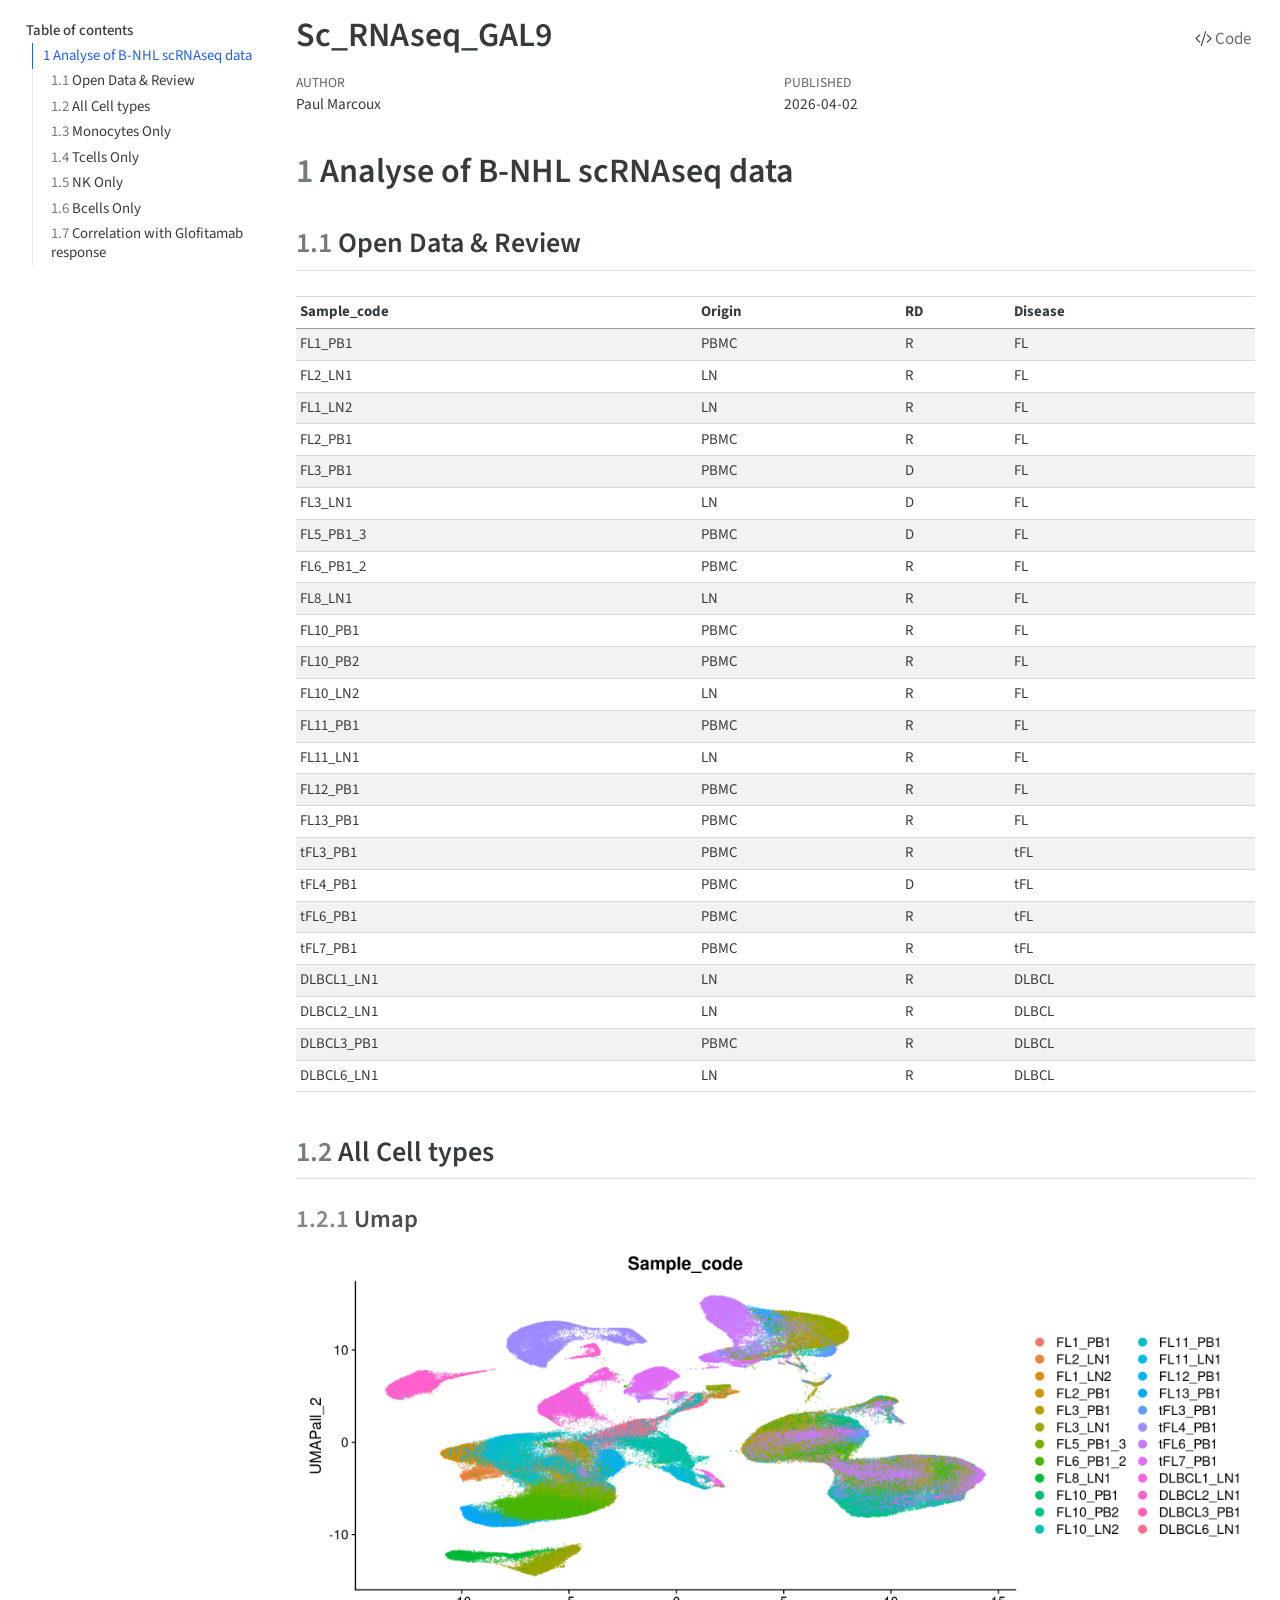
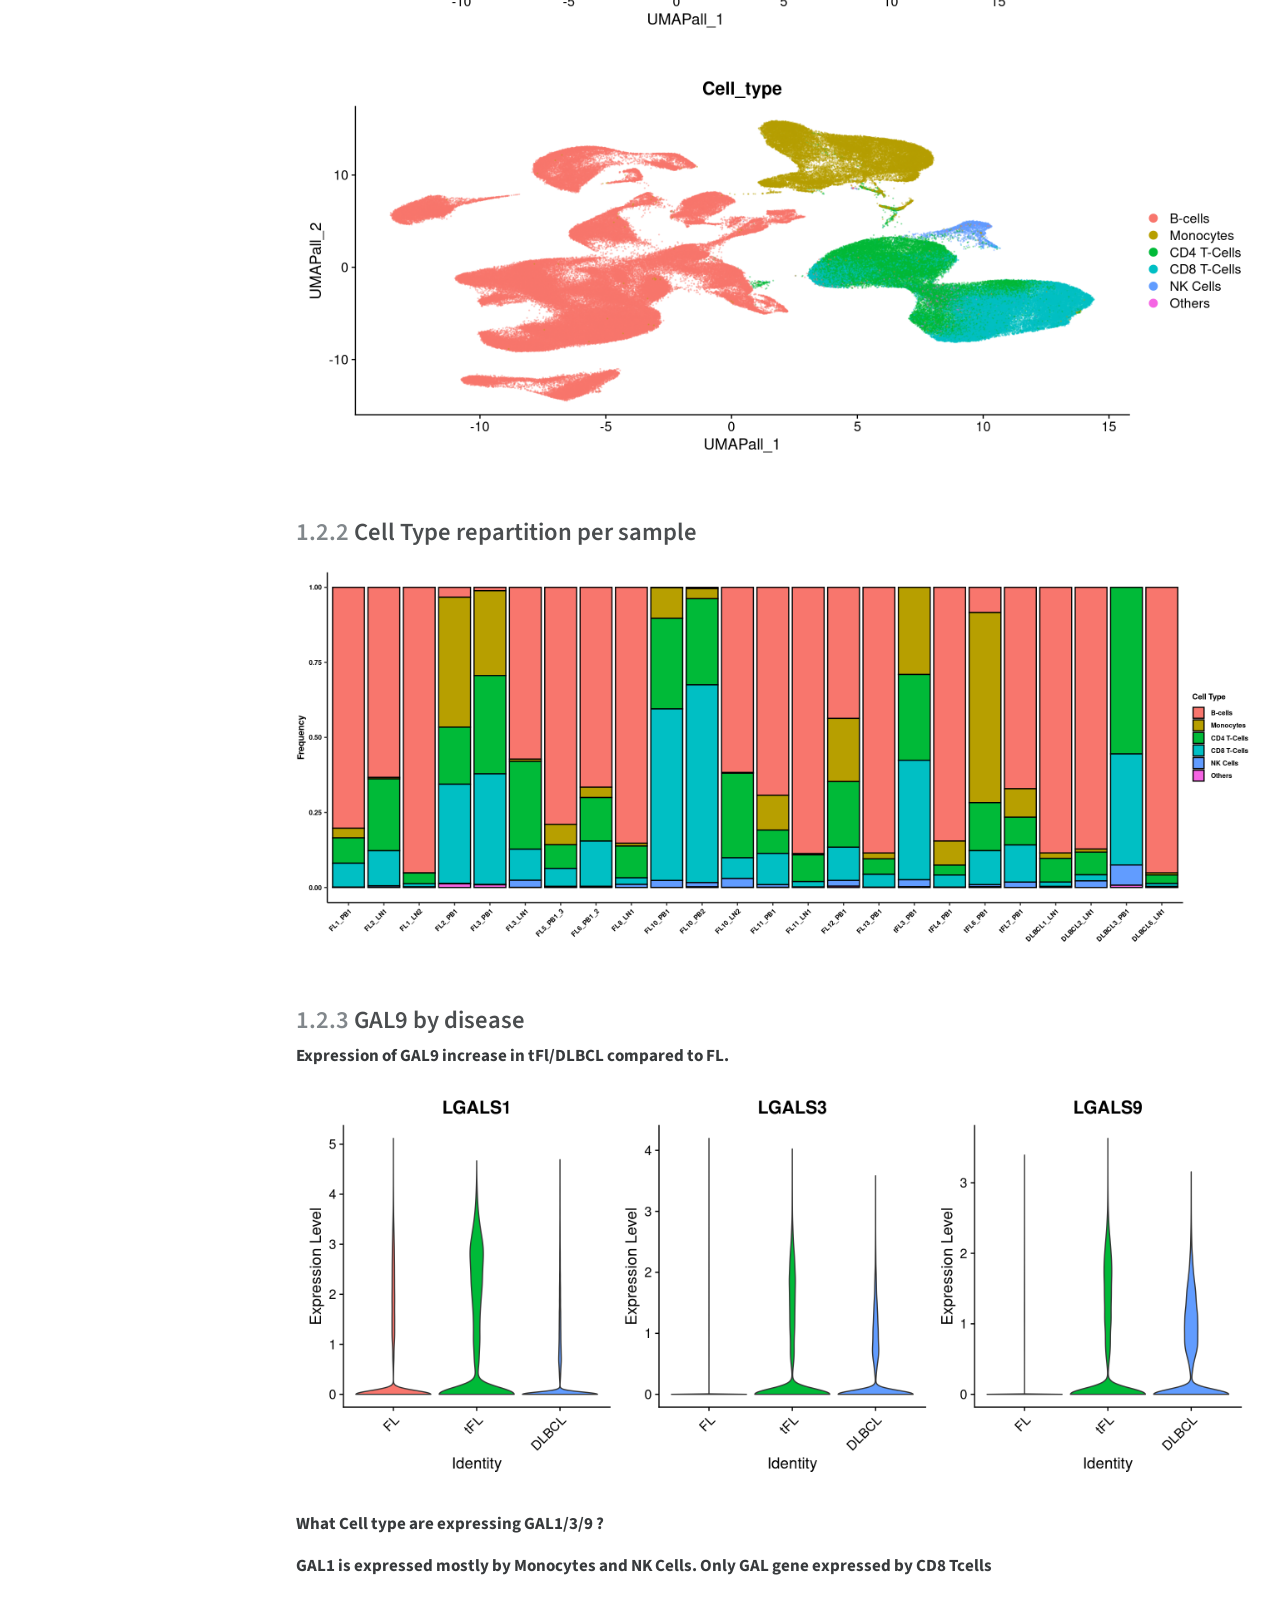
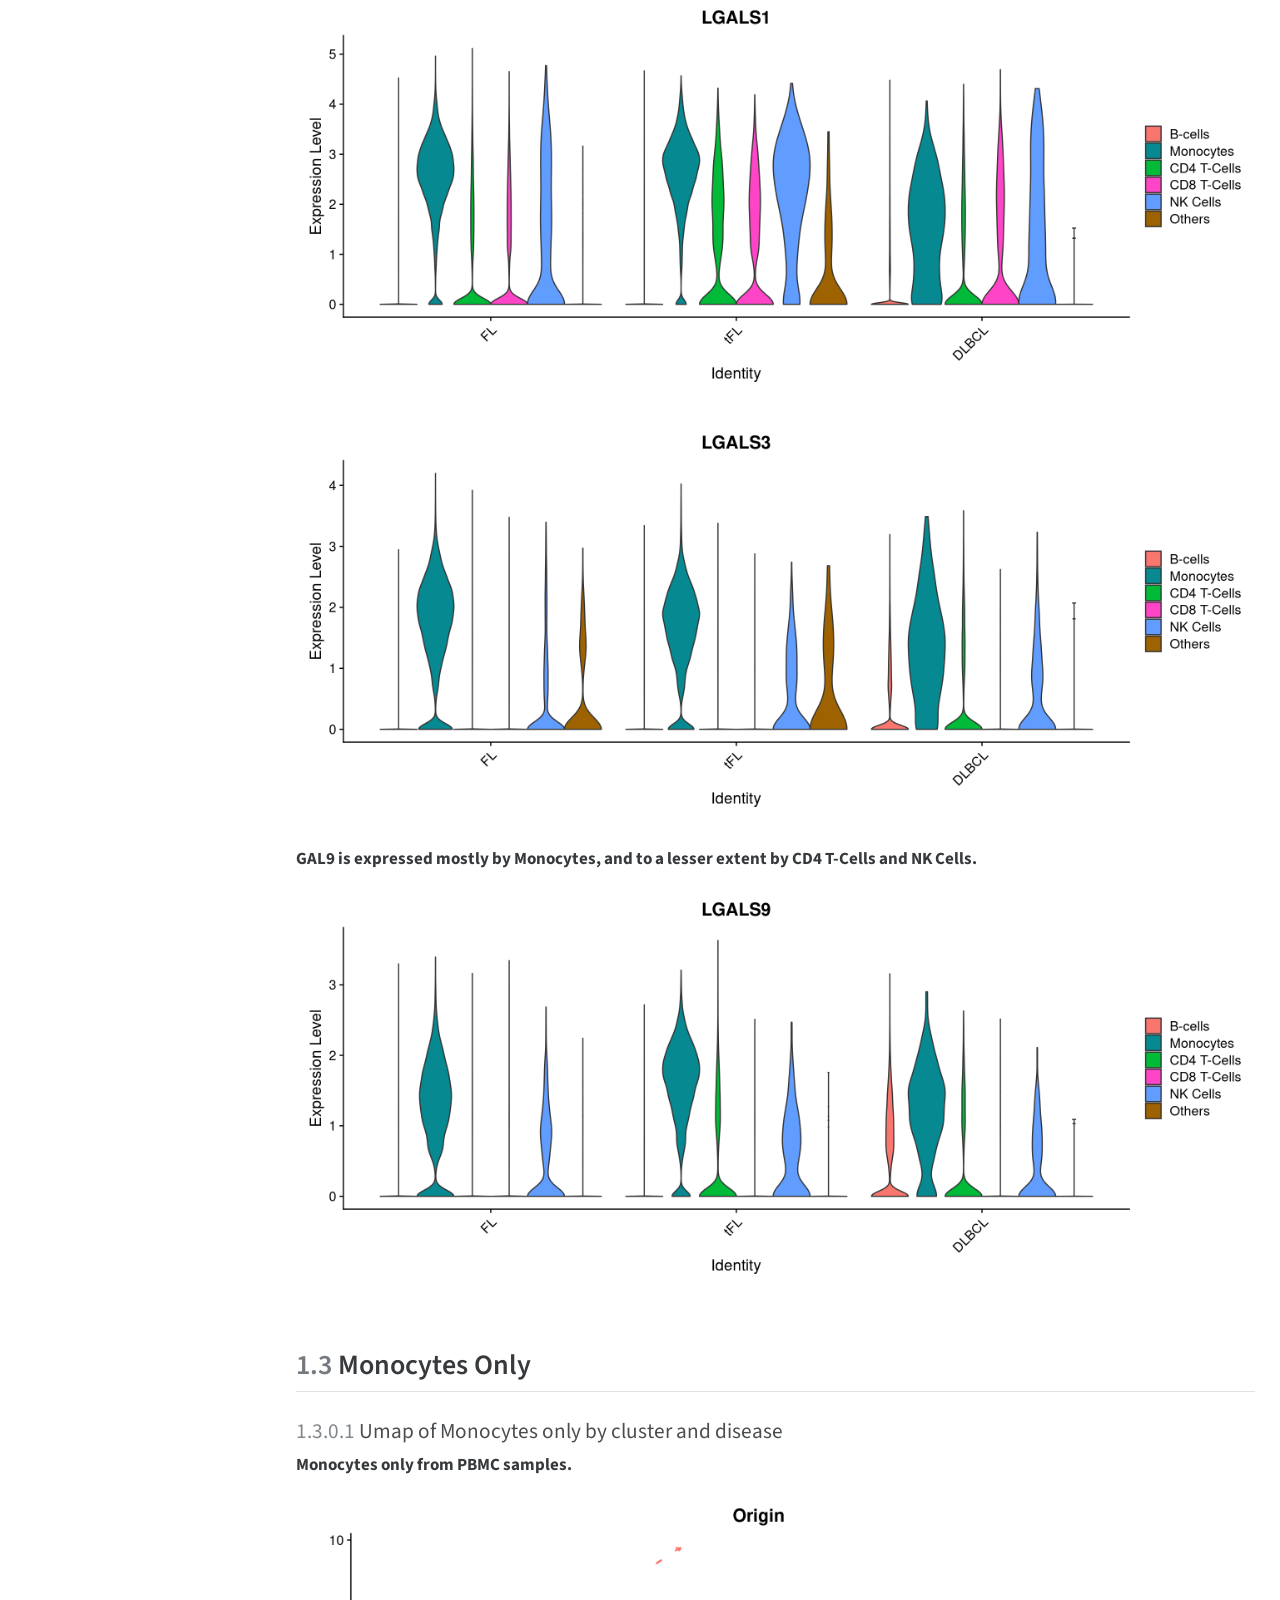
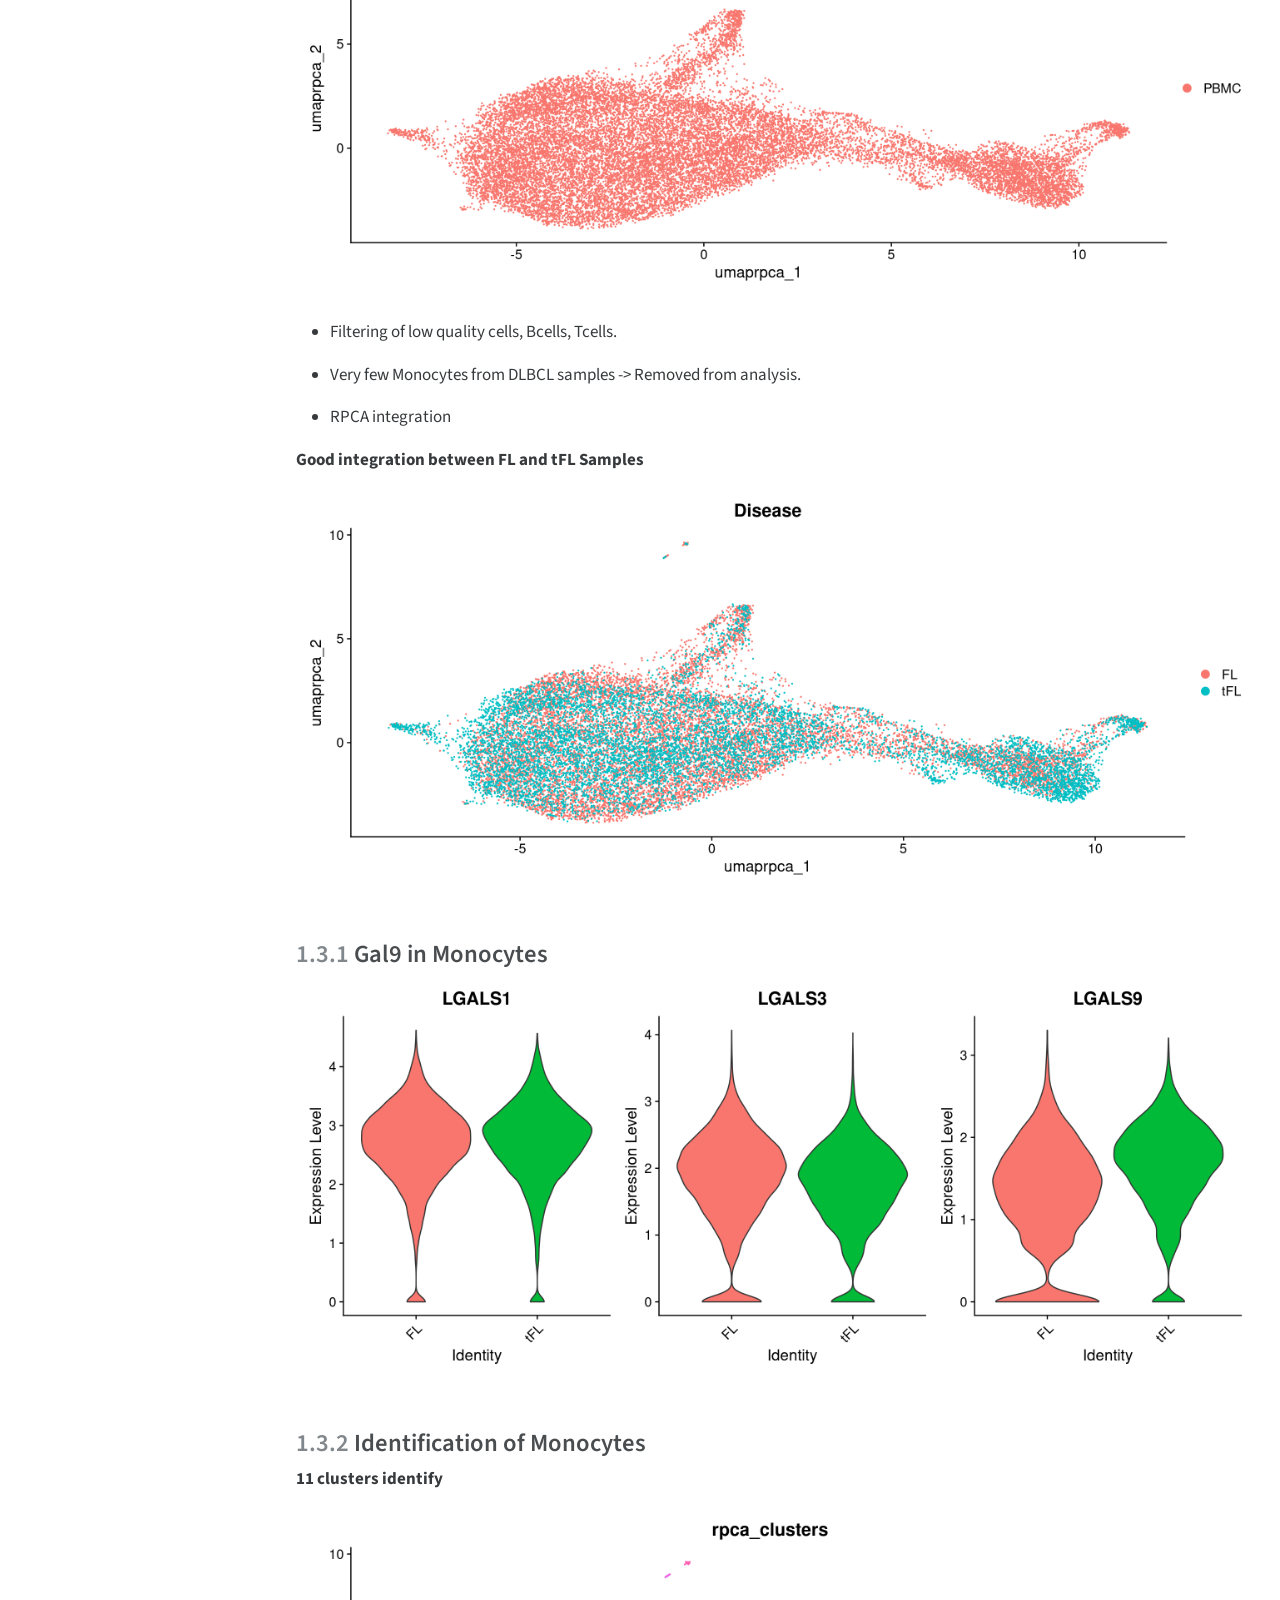
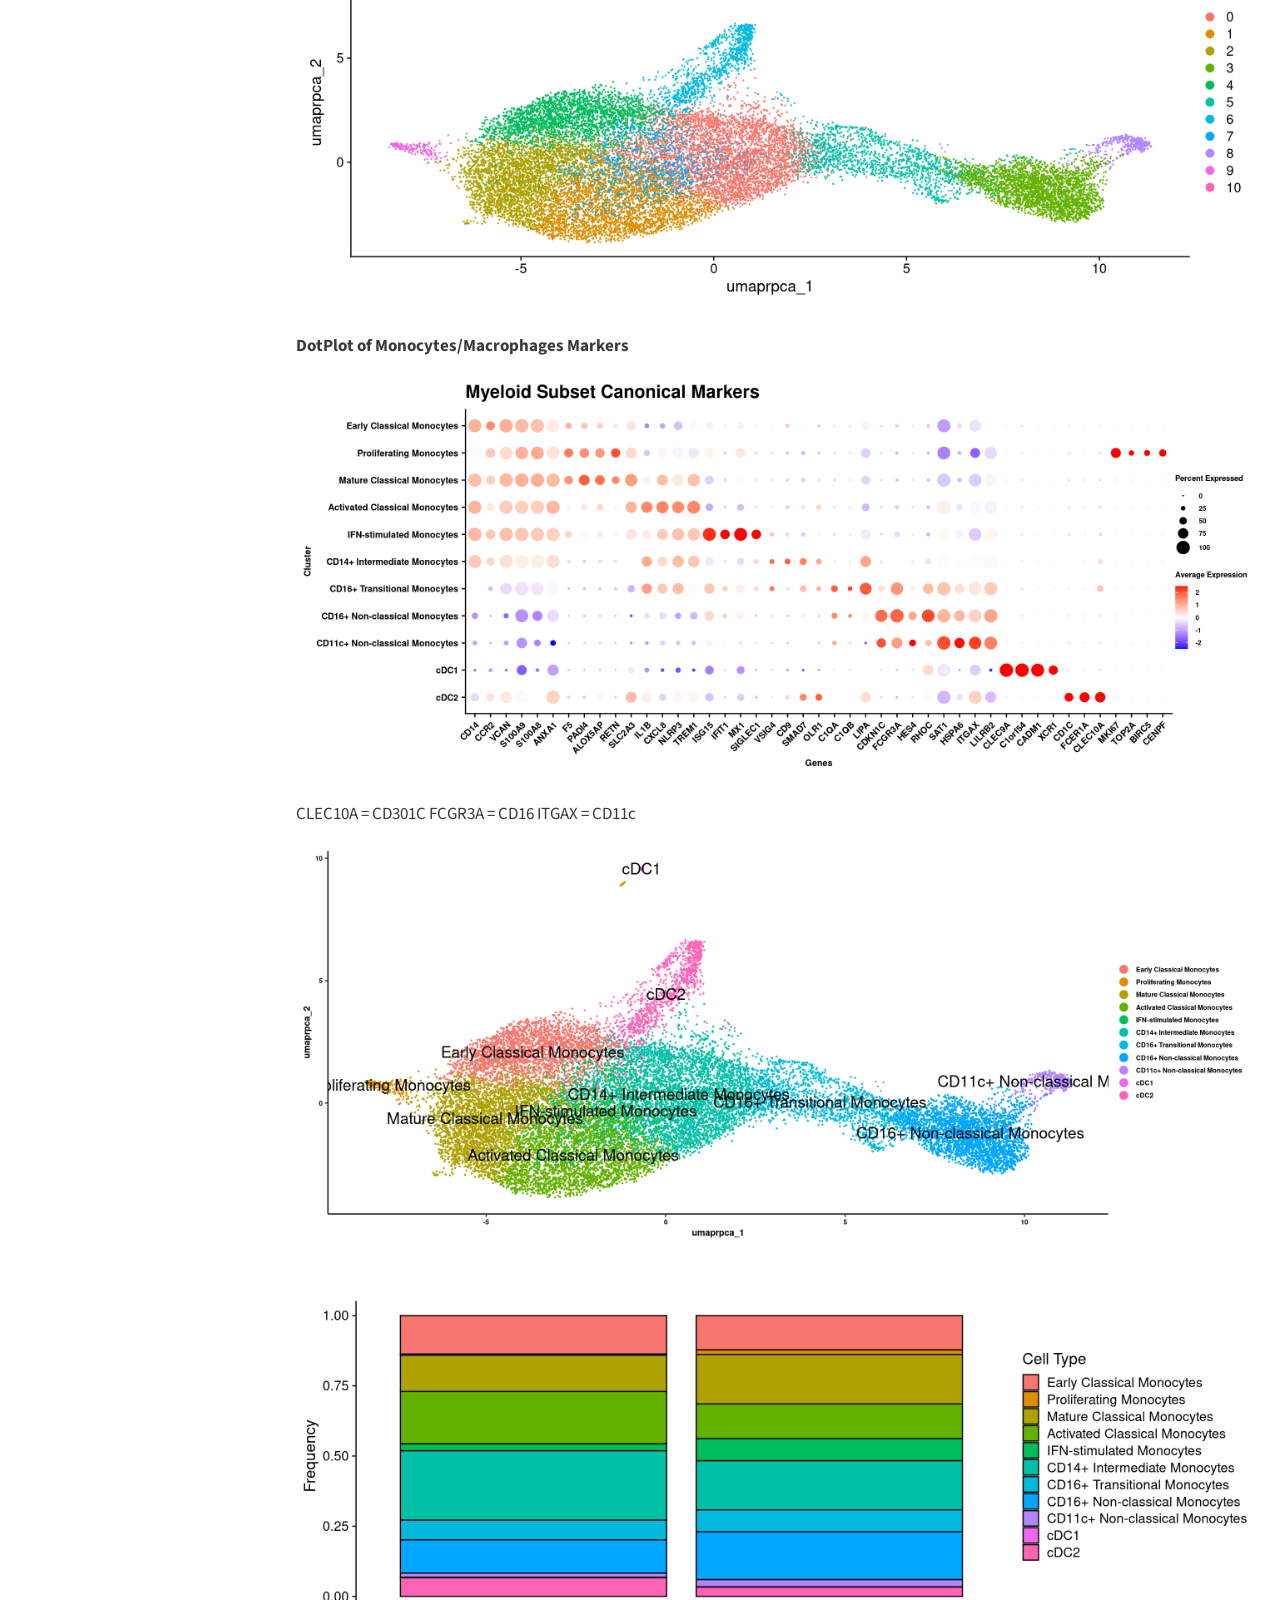
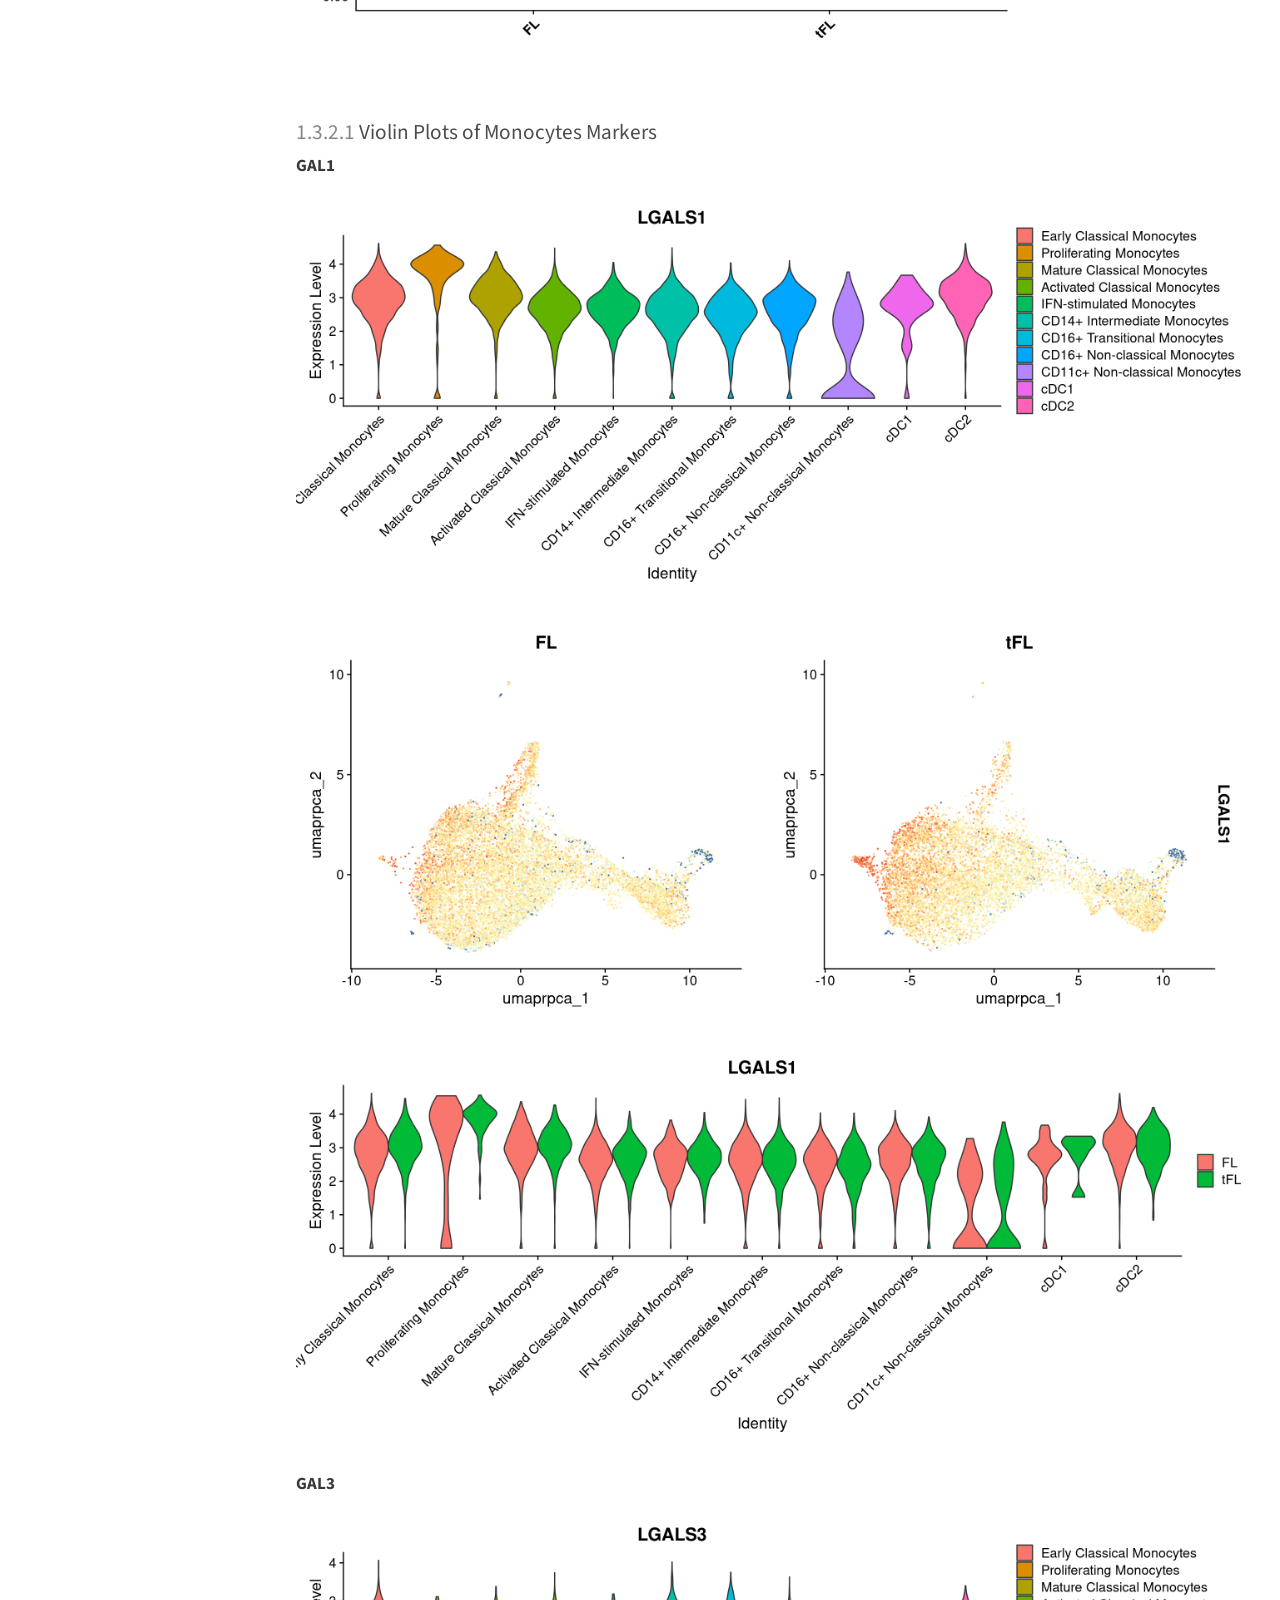
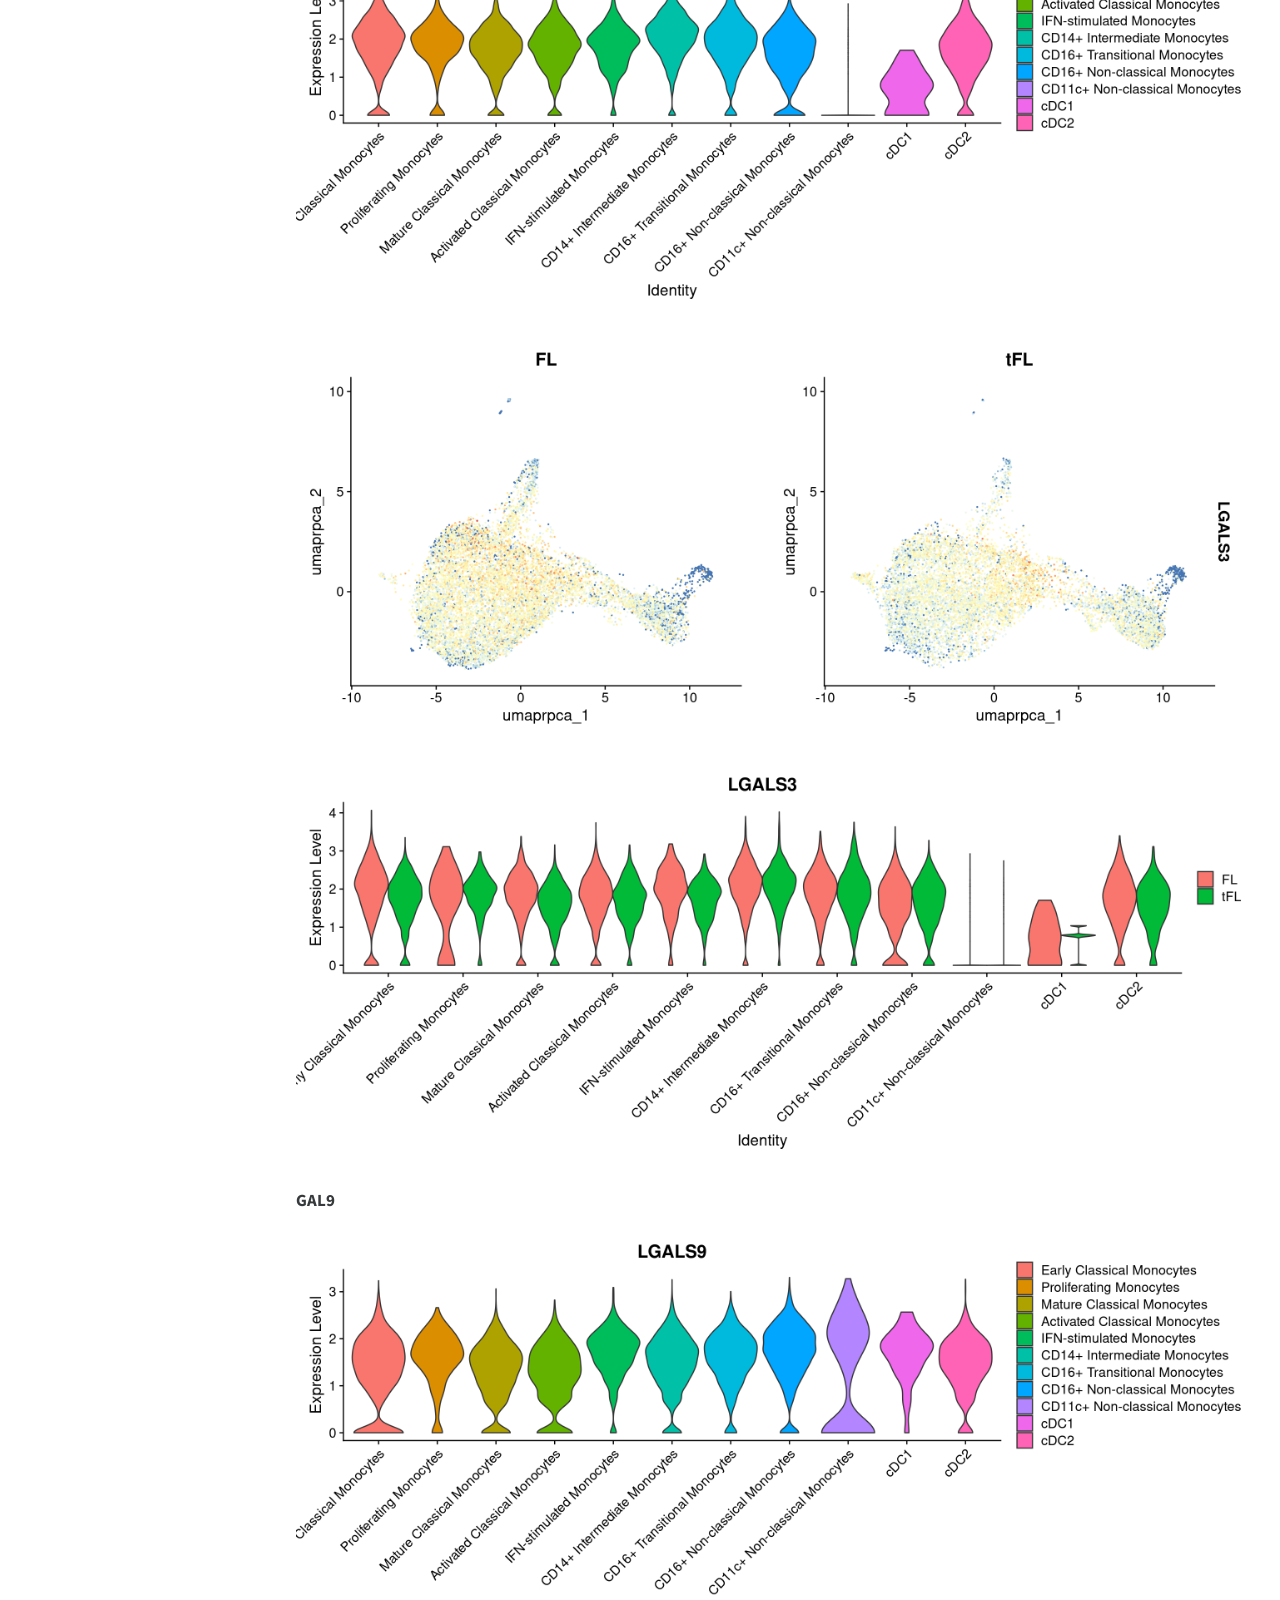
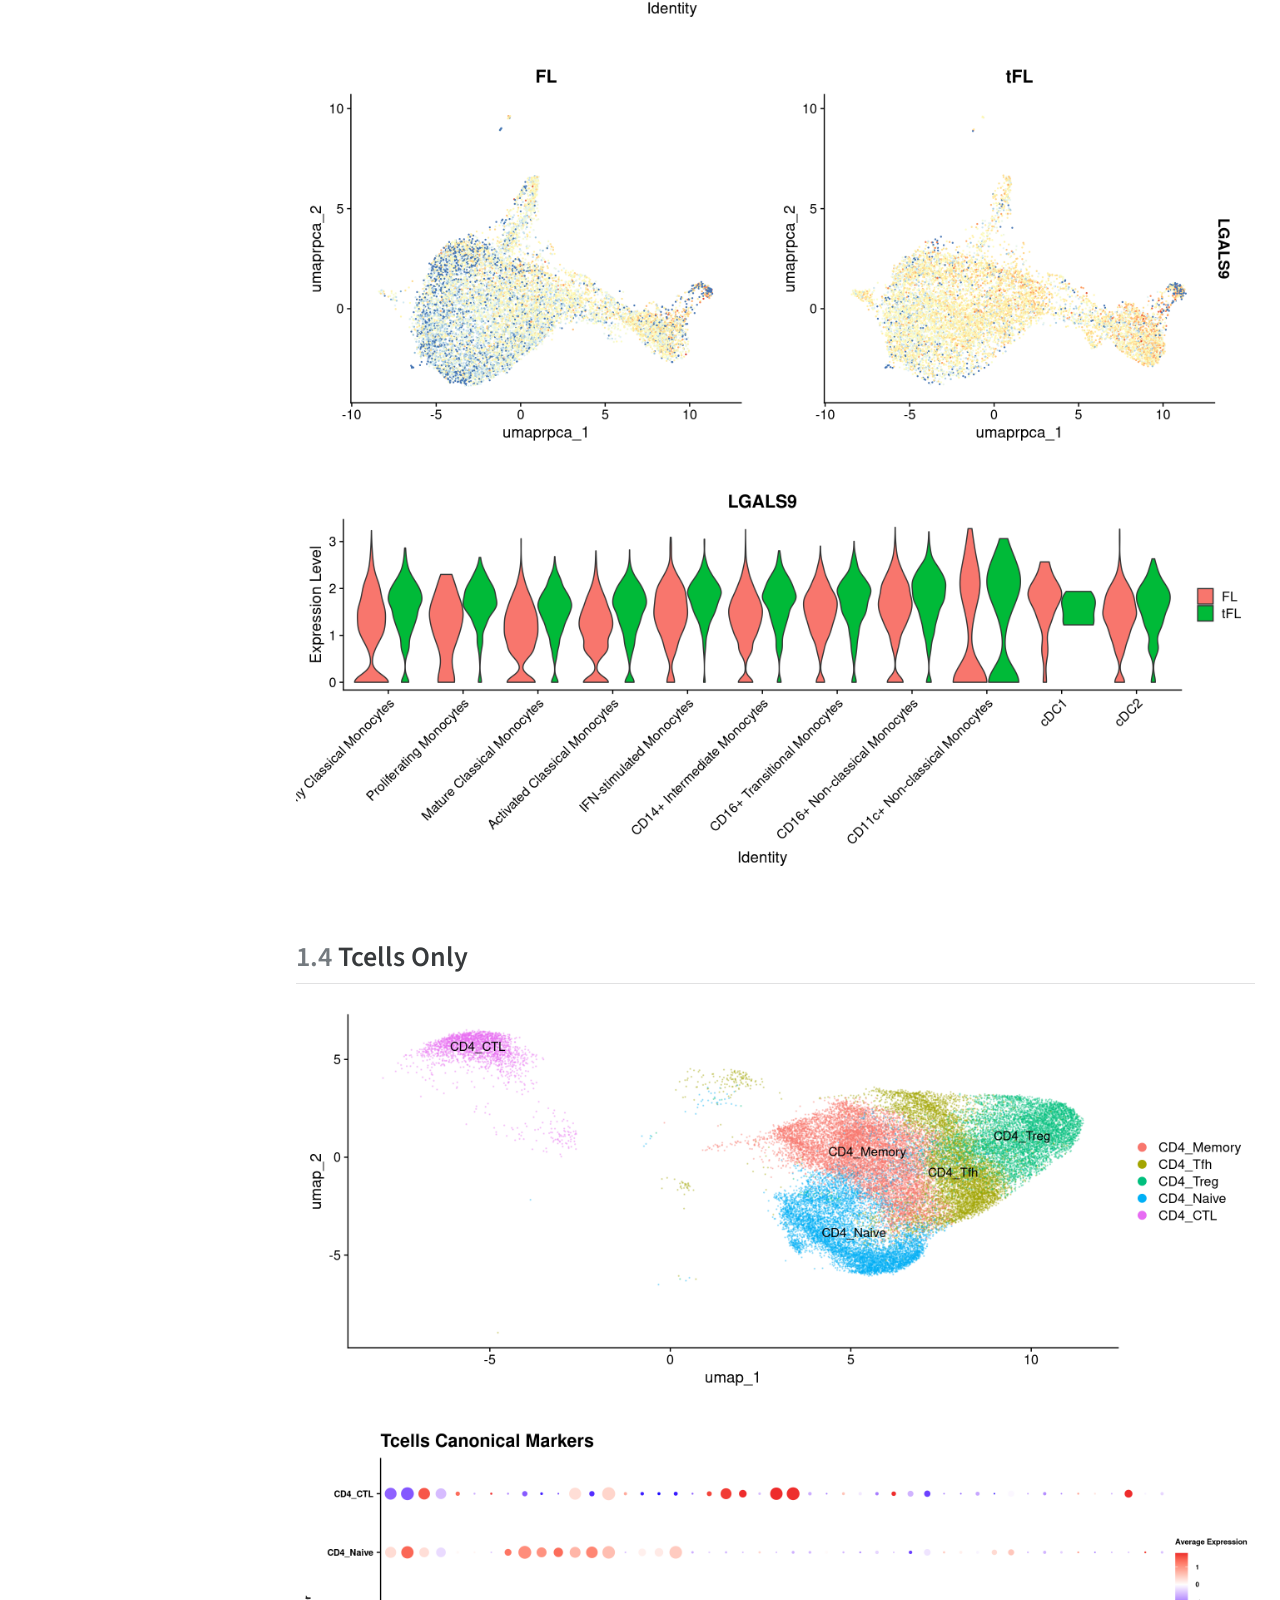
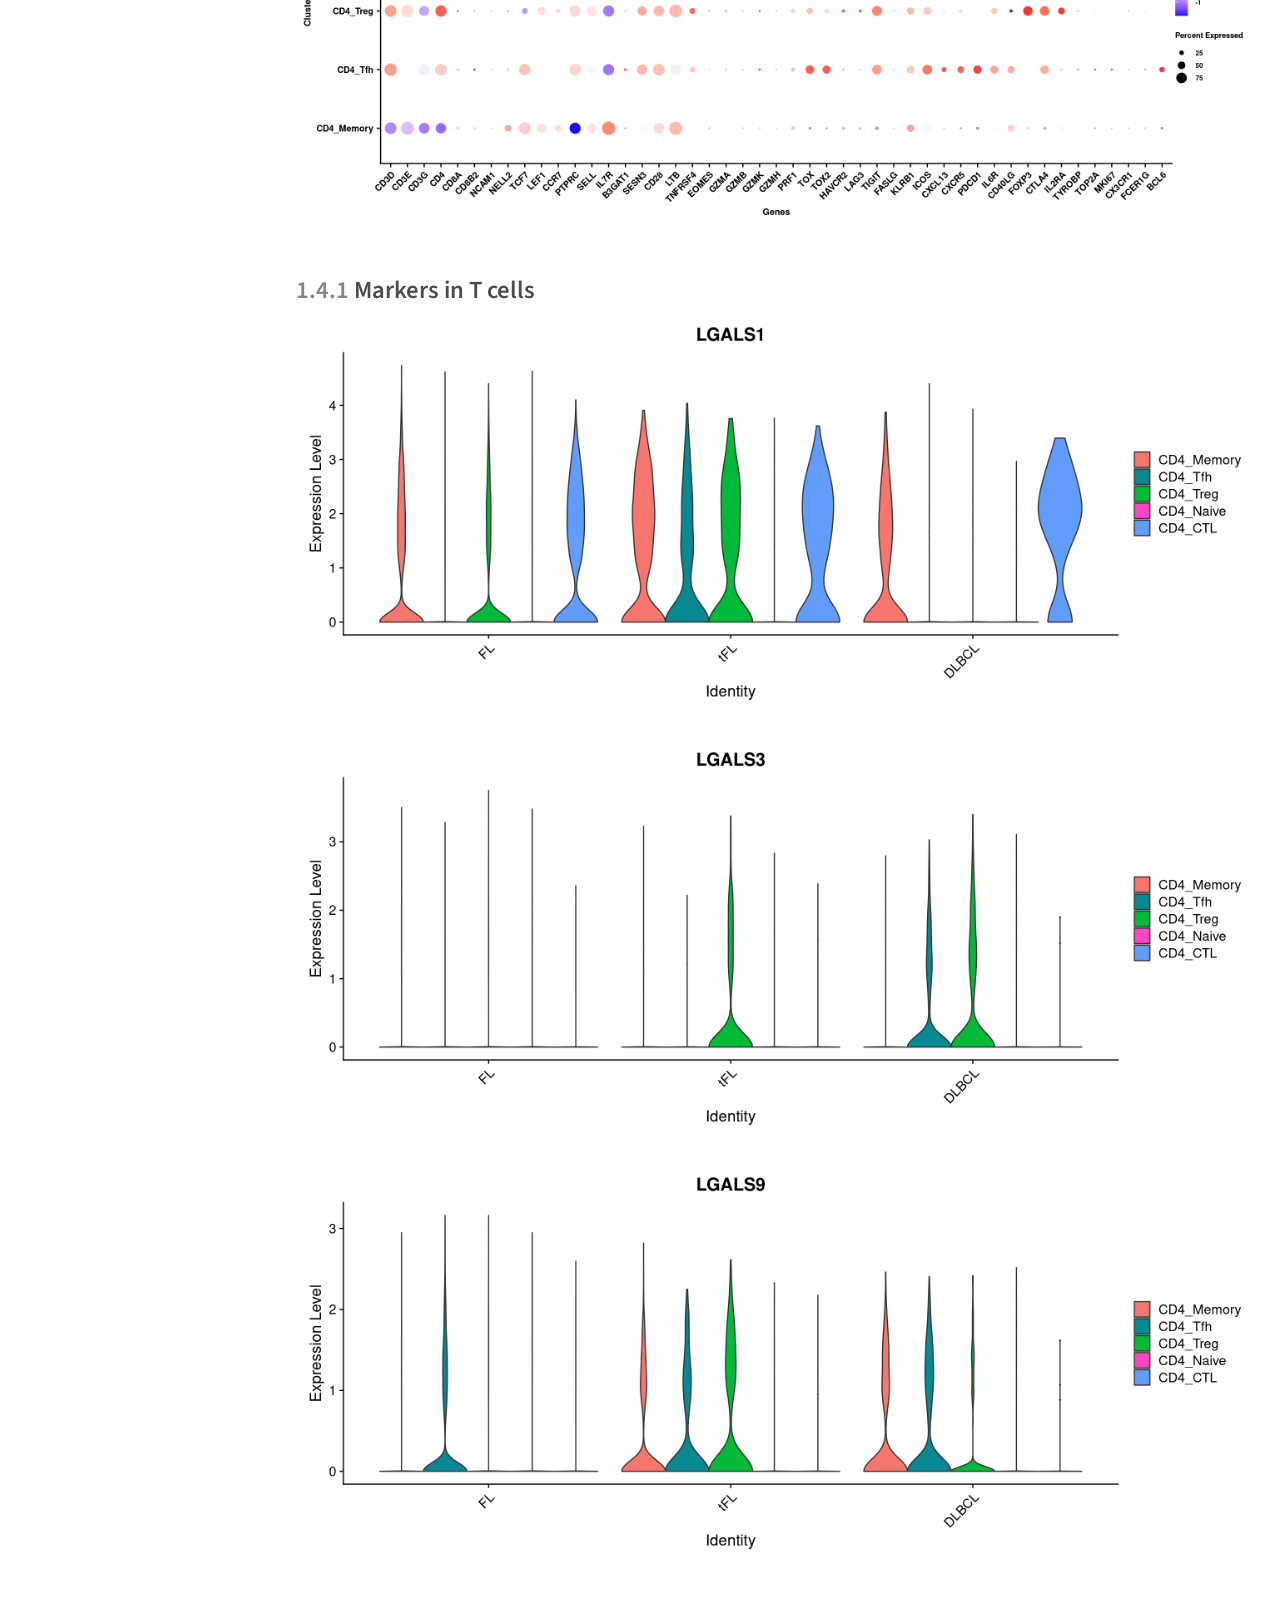
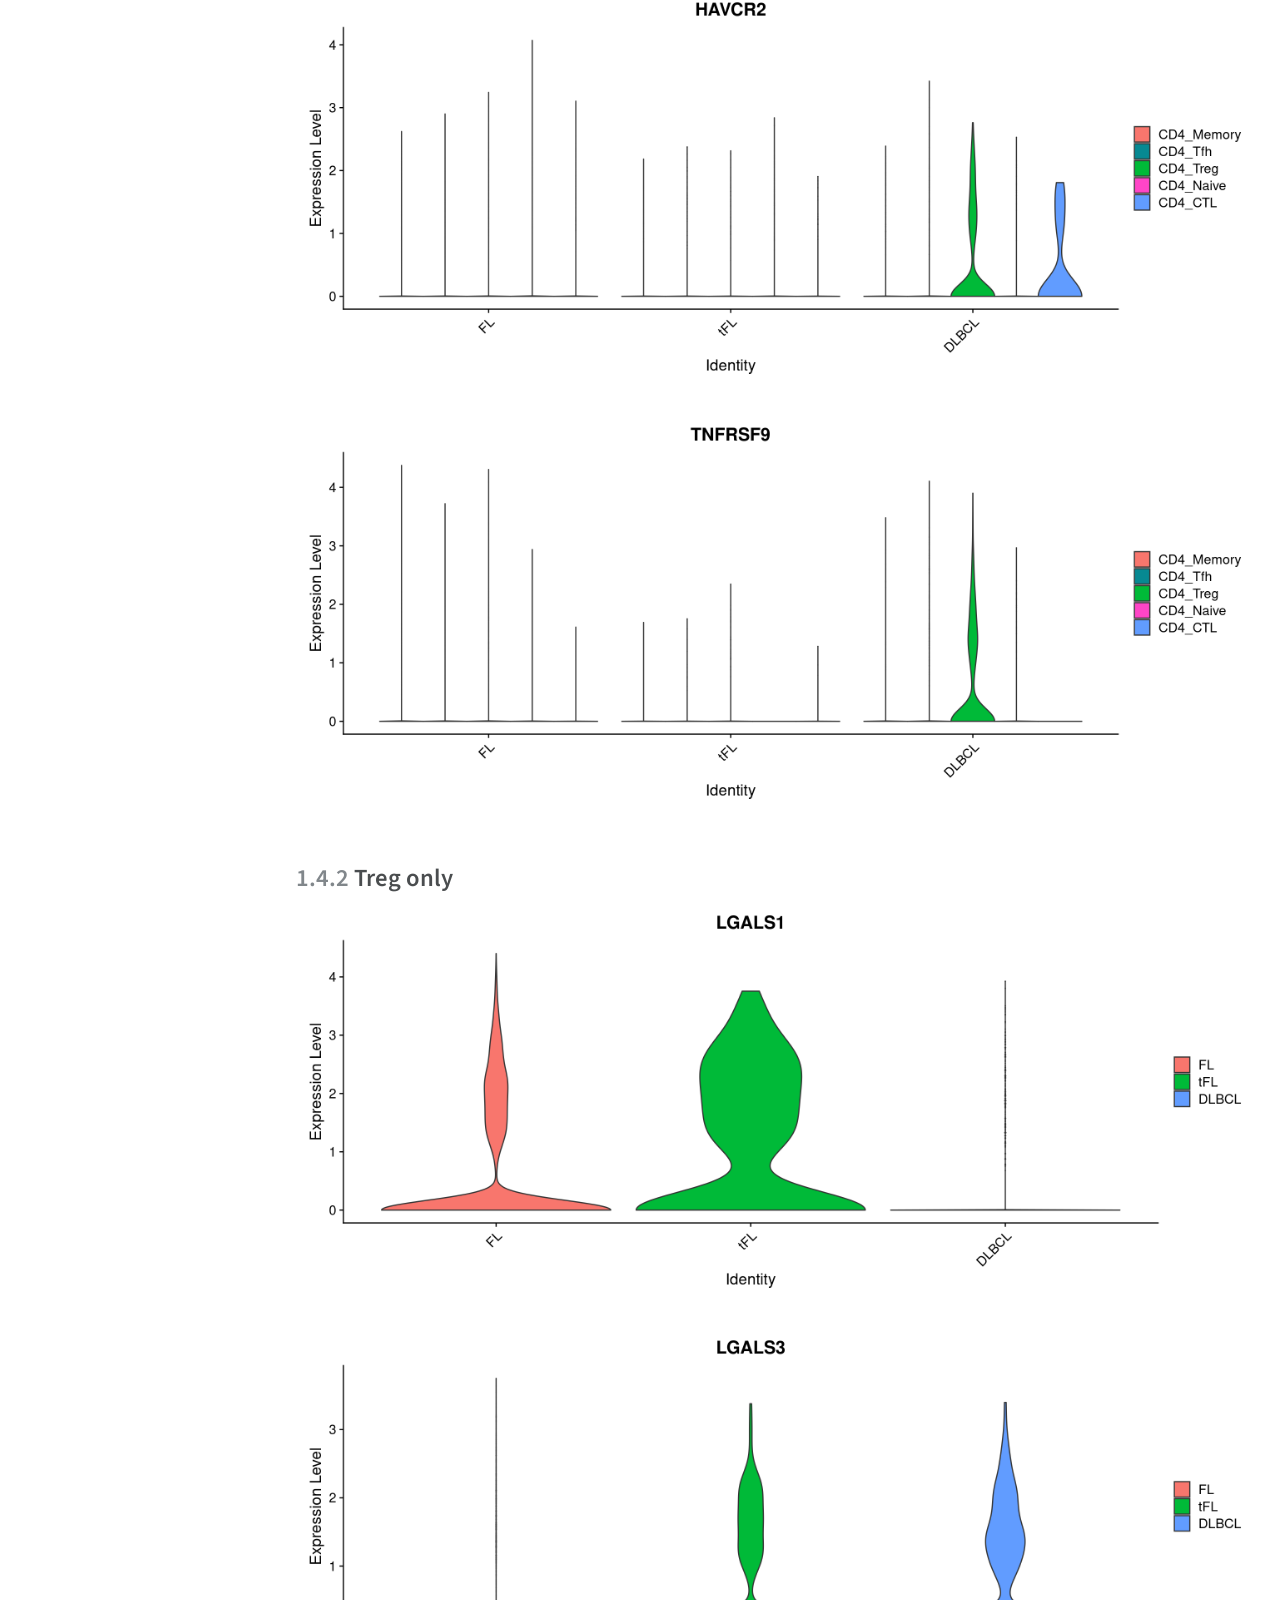
==== commit 4559dd55: "Built site for gh-pages" ====
--- a/index.html
+++ b/index.html
@@ -482,6 +482,7 @@
 </div>
 <section id="violin-plots-of-monocytes-markers" class="level4" data-number="1.3.2.1">
 <h4 data-number="1.3.2.1" class="anchored" data-anchor-id="violin-plots-of-monocytes-markers"><span class="header-section-number">1.3.2.1</span> Violin Plots of Monocytes Markers</h4>
+<p><strong>GAL1 </strong></p>
 <div class="cell">
 <div class="cell-output-display">
 <div>
@@ -504,45 +505,51 @@
 </figure>
 </div>
 </div>
-<div class="cell-output-display">
-<div>
-<figure class="figure">
-<p><img src="Sc_RNAseq_GAL9_files/figure-html/unnamed-chunk-16-4.png" class="img-fluid figure-img" width="1152"></p>
-</figure>
-</div>
-</div>
-<div class="cell-output-display">
-<div>
-<figure class="figure">
-<p><img src="Sc_RNAseq_GAL9_files/figure-html/unnamed-chunk-16-5.png" class="img-fluid figure-img" width="1152"></p>
-</figure>
-</div>
-</div>
-<div class="cell-output-display">
-<div>
-<figure class="figure">
-<p><img src="Sc_RNAseq_GAL9_files/figure-html/unnamed-chunk-16-6.png" class="img-fluid figure-img" width="1152"></p>
-</figure>
-</div>
-</div>
-<div class="cell-output-display">
-<div>
-<figure class="figure">
-<p><img src="Sc_RNAseq_GAL9_files/figure-html/unnamed-chunk-16-7.png" class="img-fluid figure-img" width="1152"></p>
-</figure>
-</div>
-</div>
-<div class="cell-output-display">
-<div>
-<figure class="figure">
-<p><img src="Sc_RNAseq_GAL9_files/figure-html/unnamed-chunk-16-8.png" class="img-fluid figure-img" width="1152"></p>
-</figure>
-</div>
-</div>
-<div class="cell-output-display">
-<div>
-<figure class="figure">
-<p><img src="Sc_RNAseq_GAL9_files/figure-html/unnamed-chunk-16-9.png" class="img-fluid figure-img" width="1152"></p>
+</div>
+<p><strong>GAL3 </strong></p>
+<div class="cell">
+<div class="cell-output-display">
+<div>
+<figure class="figure">
+<p><img src="Sc_RNAseq_GAL9_files/figure-html/unnamed-chunk-17-1.png" class="img-fluid figure-img" width="1152"></p>
+</figure>
+</div>
+</div>
+<div class="cell-output-display">
+<div>
+<figure class="figure">
+<p><img src="Sc_RNAseq_GAL9_files/figure-html/unnamed-chunk-17-2.png" class="img-fluid figure-img" width="1152"></p>
+</figure>
+</div>
+</div>
+<div class="cell-output-display">
+<div>
+<figure class="figure">
+<p><img src="Sc_RNAseq_GAL9_files/figure-html/unnamed-chunk-17-3.png" class="img-fluid figure-img" width="1152"></p>
+</figure>
+</div>
+</div>
+</div>
+<p><strong>GAL9 </strong></p>
+<div class="cell">
+<div class="cell-output-display">
+<div>
+<figure class="figure">
+<p><img src="Sc_RNAseq_GAL9_files/figure-html/unnamed-chunk-18-1.png" class="img-fluid figure-img" width="1152"></p>
+</figure>
+</div>
+</div>
+<div class="cell-output-display">
+<div>
+<figure class="figure">
+<p><img src="Sc_RNAseq_GAL9_files/figure-html/unnamed-chunk-18-2.png" class="img-fluid figure-img" width="1152"></p>
+</figure>
+</div>
+</div>
+<div class="cell-output-display">
+<div>
+<figure class="figure">
+<p><img src="Sc_RNAseq_GAL9_files/figure-html/unnamed-chunk-18-3.png" class="img-fluid figure-img" width="1152"></p>
 </figure>
 </div>
 </div>
@@ -556,7 +563,7 @@
 <div class="cell-output-display">
 <div>
 <figure class="figure">
-<p><img src="Sc_RNAseq_GAL9_files/figure-html/unnamed-chunk-17-1.png" class="img-fluid figure-img" width="1152"></p>
+<p><img src="Sc_RNAseq_GAL9_files/figure-html/unnamed-chunk-19-1.png" class="img-fluid figure-img" width="1152"></p>
 </figure>
 </div>
 </div>
@@ -576,35 +583,35 @@
 <div class="cell-output-display">
 <div>
 <figure class="figure">
-<p><img src="Sc_RNAseq_GAL9_files/figure-html/unnamed-chunk-18-1.png" class="img-fluid figure-img" width="1152"></p>
-</figure>
-</div>
-</div>
-<div class="cell-output-display">
-<div>
-<figure class="figure">
-<p><img src="Sc_RNAseq_GAL9_files/figure-html/unnamed-chunk-18-2.png" class="img-fluid figure-img" width="1152"></p>
-</figure>
-</div>
-</div>
-<div class="cell-output-display">
-<div>
-<figure class="figure">
-<p><img src="Sc_RNAseq_GAL9_files/figure-html/unnamed-chunk-18-3.png" class="img-fluid figure-img" width="1152"></p>
-</figure>
-</div>
-</div>
-<div class="cell-output-display">
-<div>
-<figure class="figure">
-<p><img src="Sc_RNAseq_GAL9_files/figure-html/unnamed-chunk-18-4.png" class="img-fluid figure-img" width="1152"></p>
-</figure>
-</div>
-</div>
-<div class="cell-output-display">
-<div>
-<figure class="figure">
-<p><img src="Sc_RNAseq_GAL9_files/figure-html/unnamed-chunk-18-5.png" class="img-fluid figure-img" width="1152"></p>
+<p><img src="Sc_RNAseq_GAL9_files/figure-html/unnamed-chunk-20-1.png" class="img-fluid figure-img" width="1152"></p>
+</figure>
+</div>
+</div>
+<div class="cell-output-display">
+<div>
+<figure class="figure">
+<p><img src="Sc_RNAseq_GAL9_files/figure-html/unnamed-chunk-20-2.png" class="img-fluid figure-img" width="1152"></p>
+</figure>
+</div>
+</div>
+<div class="cell-output-display">
+<div>
+<figure class="figure">
+<p><img src="Sc_RNAseq_GAL9_files/figure-html/unnamed-chunk-20-3.png" class="img-fluid figure-img" width="1152"></p>
+</figure>
+</div>
+</div>
+<div class="cell-output-display">
+<div>
+<figure class="figure">
+<p><img src="Sc_RNAseq_GAL9_files/figure-html/unnamed-chunk-20-4.png" class="img-fluid figure-img" width="1152"></p>
+</figure>
+</div>
+</div>
+<div class="cell-output-display">
+<div>
+<figure class="figure">
+<p><img src="Sc_RNAseq_GAL9_files/figure-html/unnamed-chunk-20-5.png" class="img-fluid figure-img" width="1152"></p>
 </figure>
 </div>
 </div>
@@ -616,35 +623,35 @@
 <div class="cell-output-display">
 <div>
 <figure class="figure">
-<p><img src="Sc_RNAseq_GAL9_files/figure-html/unnamed-chunk-19-1.png" class="img-fluid figure-img" width="1152"></p>
-</figure>
-</div>
-</div>
-<div class="cell-output-display">
-<div>
-<figure class="figure">
-<p><img src="Sc_RNAseq_GAL9_files/figure-html/unnamed-chunk-19-2.png" class="img-fluid figure-img" width="1152"></p>
-</figure>
-</div>
-</div>
-<div class="cell-output-display">
-<div>
-<figure class="figure">
-<p><img src="Sc_RNAseq_GAL9_files/figure-html/unnamed-chunk-19-3.png" class="img-fluid figure-img" width="1152"></p>
-</figure>
-</div>
-</div>
-<div class="cell-output-display">
-<div>
-<figure class="figure">
-<p><img src="Sc_RNAseq_GAL9_files/figure-html/unnamed-chunk-19-4.png" class="img-fluid figure-img" width="1152"></p>
-</figure>
-</div>
-</div>
-<div class="cell-output-display">
-<div>
-<figure class="figure">
-<p><img src="Sc_RNAseq_GAL9_files/figure-html/unnamed-chunk-19-5.png" class="img-fluid figure-img" width="1152"></p>
+<p><img src="Sc_RNAseq_GAL9_files/figure-html/unnamed-chunk-21-1.png" class="img-fluid figure-img" width="1152"></p>
+</figure>
+</div>
+</div>
+<div class="cell-output-display">
+<div>
+<figure class="figure">
+<p><img src="Sc_RNAseq_GAL9_files/figure-html/unnamed-chunk-21-2.png" class="img-fluid figure-img" width="1152"></p>
+</figure>
+</div>
+</div>
+<div class="cell-output-display">
+<div>
+<figure class="figure">
+<p><img src="Sc_RNAseq_GAL9_files/figure-html/unnamed-chunk-21-3.png" class="img-fluid figure-img" width="1152"></p>
+</figure>
+</div>
+</div>
+<div class="cell-output-display">
+<div>
+<figure class="figure">
+<p><img src="Sc_RNAseq_GAL9_files/figure-html/unnamed-chunk-21-4.png" class="img-fluid figure-img" width="1152"></p>
+</figure>
+</div>
+</div>
+<div class="cell-output-display">
+<div>
+<figure class="figure">
+<p><img src="Sc_RNAseq_GAL9_files/figure-html/unnamed-chunk-21-5.png" class="img-fluid figure-img" width="1152"></p>
 </figure>
 </div>
 </div>
@@ -657,16 +664,16 @@
 <div class="cell-output-display">
 <div>
 <figure class="figure">
-<p><img src="Sc_RNAseq_GAL9_files/figure-html/unnamed-chunk-20-1.png" class="img-fluid figure-img" width="1152"></p>
-</figure>
-</div>
-</div>
-</div>
-<div class="cell">
-<div class="cell-output-display">
-<div>
-<figure class="figure">
-<p><img src="Sc_RNAseq_GAL9_files/figure-html/unnamed-chunk-21-1.png" class="img-fluid figure-img" width="1152"></p>
+<p><img src="Sc_RNAseq_GAL9_files/figure-html/unnamed-chunk-22-1.png" class="img-fluid figure-img" width="1152"></p>
+</figure>
+</div>
+</div>
+</div>
+<div class="cell">
+<div class="cell-output-display">
+<div>
+<figure class="figure">
+<p><img src="Sc_RNAseq_GAL9_files/figure-html/unnamed-chunk-23-1.png" class="img-fluid figure-img" width="1152"></p>
 </figure>
 </div>
 </div>
@@ -677,35 +684,35 @@
 <div class="cell-output-display">
 <div>
 <figure class="figure">
-<p><img src="Sc_RNAseq_GAL9_files/figure-html/unnamed-chunk-22-1.png" class="img-fluid figure-img" width="1152"></p>
-</figure>
-</div>
-</div>
-<div class="cell-output-display">
-<div>
-<figure class="figure">
-<p><img src="Sc_RNAseq_GAL9_files/figure-html/unnamed-chunk-22-2.png" class="img-fluid figure-img" width="1152"></p>
-</figure>
-</div>
-</div>
-<div class="cell-output-display">
-<div>
-<figure class="figure">
-<p><img src="Sc_RNAseq_GAL9_files/figure-html/unnamed-chunk-22-3.png" class="img-fluid figure-img" width="1152"></p>
-</figure>
-</div>
-</div>
-<div class="cell-output-display">
-<div>
-<figure class="figure">
-<p><img src="Sc_RNAseq_GAL9_files/figure-html/unnamed-chunk-22-4.png" class="img-fluid figure-img" width="1152"></p>
-</figure>
-</div>
-</div>
-<div class="cell-output-display">
-<div>
-<figure class="figure">
-<p><img src="Sc_RNAseq_GAL9_files/figure-html/unnamed-chunk-22-5.png" class="img-fluid figure-img" width="1152"></p>
+<p><img src="Sc_RNAseq_GAL9_files/figure-html/unnamed-chunk-24-1.png" class="img-fluid figure-img" width="1152"></p>
+</figure>
+</div>
+</div>
+<div class="cell-output-display">
+<div>
+<figure class="figure">
+<p><img src="Sc_RNAseq_GAL9_files/figure-html/unnamed-chunk-24-2.png" class="img-fluid figure-img" width="1152"></p>
+</figure>
+</div>
+</div>
+<div class="cell-output-display">
+<div>
+<figure class="figure">
+<p><img src="Sc_RNAseq_GAL9_files/figure-html/unnamed-chunk-24-3.png" class="img-fluid figure-img" width="1152"></p>
+</figure>
+</div>
+</div>
+<div class="cell-output-display">
+<div>
+<figure class="figure">
+<p><img src="Sc_RNAseq_GAL9_files/figure-html/unnamed-chunk-24-4.png" class="img-fluid figure-img" width="1152"></p>
+</figure>
+</div>
+</div>
+<div class="cell-output-display">
+<div>
+<figure class="figure">
+<p><img src="Sc_RNAseq_GAL9_files/figure-html/unnamed-chunk-24-5.png" class="img-fluid figure-img" width="1152"></p>
 </figure>
 </div>
 </div>
@@ -714,12 +721,12 @@
 </section>
 <section id="bcells-only" class="level2" data-number="1.6">
 <h2 data-number="1.6" class="anchored" data-anchor-id="bcells-only"><span class="header-section-number">1.6</span> Bcells Only</h2>
-<p>** Expression of GAL genes in all B are low**</p>
-<div class="cell">
-<div class="cell-output-display">
-<div>
-<figure class="figure">
-<p><img src="Sc_RNAseq_GAL9_files/figure-html/unnamed-chunk-25-1.png" class="img-fluid figure-img" width="1152"></p>
+<p><strong>Expression of GAL genes in all B are low</strong></p>
+<div class="cell">
+<div class="cell-output-display">
+<div>
+<figure class="figure">
+<p><img src="Sc_RNAseq_GAL9_files/figure-html/unnamed-chunk-27-1.png" class="img-fluid figure-img" width="1152"></p>
 </figure>
 </div>
 </div>
@@ -730,21 +737,21 @@
 <div class="cell-output-display">
 <div>
 <figure class="figure">
-<p><img src="Sc_RNAseq_GAL9_files/figure-html/unnamed-chunk-26-1.png" class="img-fluid figure-img" width="1152"></p>
-</figure>
-</div>
-</div>
-<div class="cell-output-display">
-<div>
-<figure class="figure">
-<p><img src="Sc_RNAseq_GAL9_files/figure-html/unnamed-chunk-26-2.png" class="img-fluid figure-img" width="1152"></p>
-</figure>
-</div>
-</div>
-<div class="cell-output-display">
-<div>
-<figure class="figure">
-<p><img src="Sc_RNAseq_GAL9_files/figure-html/unnamed-chunk-26-3.png" class="img-fluid figure-img" width="1152"></p>
+<p><img src="Sc_RNAseq_GAL9_files/figure-html/unnamed-chunk-28-1.png" class="img-fluid figure-img" width="1152"></p>
+</figure>
+</div>
+</div>
+<div class="cell-output-display">
+<div>
+<figure class="figure">
+<p><img src="Sc_RNAseq_GAL9_files/figure-html/unnamed-chunk-28-2.png" class="img-fluid figure-img" width="1152"></p>
+</figure>
+</div>
+</div>
+<div class="cell-output-display">
+<div>
+<figure class="figure">
+<p><img src="Sc_RNAseq_GAL9_files/figure-html/unnamed-chunk-28-3.png" class="img-fluid figure-img" width="1152"></p>
 </figure>
 </div>
 </div>
@@ -756,14 +763,14 @@
 <div class="cell-output-display">
 <div>
 <figure class="figure">
-<p><img src="Sc_RNAseq_GAL9_files/figure-html/unnamed-chunk-27-1.png" class="img-fluid figure-img" width="1152"></p>
-</figure>
-</div>
-</div>
-<div class="cell-output-display">
-<div>
-<figure class="figure">
-<p><img src="Sc_RNAseq_GAL9_files/figure-html/unnamed-chunk-27-2.png" class="img-fluid figure-img" width="1152"></p>
+<p><img src="Sc_RNAseq_GAL9_files/figure-html/unnamed-chunk-29-1.png" class="img-fluid figure-img" width="1152"></p>
+</figure>
+</div>
+</div>
+<div class="cell-output-display">
+<div>
+<figure class="figure">
+<p><img src="Sc_RNAseq_GAL9_files/figure-html/unnamed-chunk-29-2.png" class="img-fluid figure-img" width="1152"></p>
 </figure>
 </div>
 </div>
@@ -771,12 +778,12 @@
 </section>
 <section id="markers-in-b-cells" class="level3" data-number="1.6.3">
 <h3 data-number="1.6.3" class="anchored" data-anchor-id="markers-in-b-cells"><span class="header-section-number">1.6.3</span> Markers in B Cells</h3>
-<p>** Expression of GAL genes in B cell types**</p>
-<div class="cell">
-<div class="cell-output-display">
-<div>
-<figure class="figure">
-<p><img src="Sc_RNAseq_GAL9_files/figure-html/unnamed-chunk-28-1.png" class="img-fluid figure-img" width="1152"></p>
+<p><strong>Expression of GAL genes in B cell types</strong></p>
+<div class="cell">
+<div class="cell-output-display">
+<div>
+<figure class="figure">
+<p><img src="Sc_RNAseq_GAL9_files/figure-html/unnamed-chunk-30-1.png" class="img-fluid figure-img" width="1152"></p>
 </figure>
 </div>
 </div>
@@ -791,7 +798,7 @@
 <div class="cell-output-display">
 <div>
 <figure class="figure">
-<p><img src="Sc_RNAseq_GAL9_files/figure-html/unnamed-chunk-30-1.png" class="img-fluid figure-img" width="1152"></p>
+<p><img src="Sc_RNAseq_GAL9_files/figure-html/unnamed-chunk-32-1.png" class="img-fluid figure-img" width="1152"></p>
 </figure>
 </div>
 </div>
@@ -799,12 +806,12 @@
 </section>
 <section id="in-monocytes" class="level3" data-number="1.7.2">
 <h3 data-number="1.7.2" class="anchored" data-anchor-id="in-monocytes"><span class="header-section-number">1.7.2</span> In Monocytes</h3>
-<p>** Only One sample Low responder vs 5 High Responders**</p>
-<div class="cell">
-<div class="cell-output-display">
-<div>
-<figure class="figure">
-<p><img src="Sc_RNAseq_GAL9_files/figure-html/unnamed-chunk-31-1.png" class="img-fluid figure-img" width="1152"></p>
+<p><strong>Only One sample Low responder vs 5 High Responders</strong></p>
+<div class="cell">
+<div class="cell-output-display">
+<div>
+<figure class="figure">
+<p><img src="Sc_RNAseq_GAL9_files/figure-html/unnamed-chunk-33-1.png" class="img-fluid figure-img" width="1152"></p>
 </figure>
 </div>
 </div>
@@ -816,30 +823,30 @@
 <div class="cell-output-display">
 <div>
 <figure class="figure">
-<p><img src="Sc_RNAseq_GAL9_files/figure-html/unnamed-chunk-33-1.png" class="img-fluid figure-img" width="1152"></p>
-</figure>
-</div>
-</div>
-</div>
-<div class="cell">
-<div class="cell-output-display">
-<div>
-<figure class="figure">
-<p><img src="Sc_RNAseq_GAL9_files/figure-html/unnamed-chunk-34-1.png" class="img-fluid figure-img" width="1152"></p>
-</figure>
-</div>
-</div>
-<div class="cell-output-display">
-<div>
-<figure class="figure">
-<p><img src="Sc_RNAseq_GAL9_files/figure-html/unnamed-chunk-34-2.png" class="img-fluid figure-img" width="1152"></p>
-</figure>
-</div>
-</div>
-<div class="cell-output-display">
-<div>
-<figure class="figure">
-<p><img src="Sc_RNAseq_GAL9_files/figure-html/unnamed-chunk-34-3.png" class="img-fluid figure-img" width="1152"></p>
+<p><img src="Sc_RNAseq_GAL9_files/figure-html/unnamed-chunk-35-1.png" class="img-fluid figure-img" width="1152"></p>
+</figure>
+</div>
+</div>
+</div>
+<div class="cell">
+<div class="cell-output-display">
+<div>
+<figure class="figure">
+<p><img src="Sc_RNAseq_GAL9_files/figure-html/unnamed-chunk-36-1.png" class="img-fluid figure-img" width="1152"></p>
+</figure>
+</div>
+</div>
+<div class="cell-output-display">
+<div>
+<figure class="figure">
+<p><img src="Sc_RNAseq_GAL9_files/figure-html/unnamed-chunk-36-2.png" class="img-fluid figure-img" width="1152"></p>
+</figure>
+</div>
+</div>
+<div class="cell-output-display">
+<div>
+<figure class="figure">
+<p><img src="Sc_RNAseq_GAL9_files/figure-html/unnamed-chunk-36-3.png" class="img-fluid figure-img" width="1152"></p>
 </figure>
 </div>
 </div>
@@ -850,7 +857,7 @@
 <div class="cell-output-display">
 <div>
 <figure class="figure">
-<p><img src="Sc_RNAseq_GAL9_files/figure-html/unnamed-chunk-35-1.png" class="img-fluid figure-img" width="1152"></p>
+<p><img src="Sc_RNAseq_GAL9_files/figure-html/unnamed-chunk-37-1.png" class="img-fluid figure-img" width="1152"></p>
 </figure>
 </div>
 </div>
@@ -1625,7 +1632,7 @@
 <span id="cb1-321"><a href="#cb1-321" aria-hidden="true" tabindex="-1"></a><span class="in">```</span></span>
 <span id="cb1-322"><a href="#cb1-322" aria-hidden="true" tabindex="-1"></a></span>
 <span id="cb1-323"><a href="#cb1-323" aria-hidden="true" tabindex="-1"></a><span class="fu">#### Violin Plots of Monocytes Markers</span></span>
-<span id="cb1-324"><a href="#cb1-324" aria-hidden="true" tabindex="-1"></a></span>
+<span id="cb1-324"><a href="#cb1-324" aria-hidden="true" tabindex="-1"></a>**GAL1 **</span>
 <span id="cb1-327"><a href="#cb1-327" aria-hidden="true" tabindex="-1"></a><span class="in">```{r}</span></span>
 <span id="cb1-328"><a href="#cb1-328" aria-hidden="true" tabindex="-1"></a><span class="fu">VlnPlot</span>(AllSample_subset_monocytes, <span class="at">features =</span> <span class="st">"LGALS1"</span>,<span class="at">pt.size =</span> <span class="dv">0</span>)</span>
 <span id="cb1-329"><a href="#cb1-329" aria-hidden="true" tabindex="-1"></a><span class="fu">FeaturePlot</span>(AllSample_subset_monocytes, <span class="at">features =</span> <span class="st">"LGALS1"</span>,<span class="at">pt.size =</span> <span class="fl">0.01</span>, <span class="at">raster =</span> <span class="cn">FALSE</span>,</span>
@@ -1634,505 +1641,508 @@
 <span id="cb1-332"><a href="#cb1-332" aria-hidden="true" tabindex="-1"></a></span>
 <span id="cb1-333"><a href="#cb1-333" aria-hidden="true" tabindex="-1"></a><span class="fu">VlnPlot</span>(AllSample_subset_monocytes, <span class="at">features =</span> <span class="st">"LGALS1"</span>,<span class="at">pt.size =</span> <span class="dv">0</span>,<span class="at">split.by =</span> <span class="st">"Disease"</span>)<span class="sc">&amp;</span></span>
 <span id="cb1-334"><a href="#cb1-334" aria-hidden="true" tabindex="-1"></a>  <span class="fu">scale_fill_manual</span>(<span class="at">values =</span> <span class="fu">c</span>(<span class="st">"#f8766d"</span>,<span class="st">"#00ba38"</span>))</span>
-<span id="cb1-335"><a href="#cb1-335" aria-hidden="true" tabindex="-1"></a></span>
+<span id="cb1-335"><a href="#cb1-335" aria-hidden="true" tabindex="-1"></a><span class="in">```</span></span>
 <span id="cb1-336"><a href="#cb1-336" aria-hidden="true" tabindex="-1"></a></span>
-<span id="cb1-337"><a href="#cb1-337" aria-hidden="true" tabindex="-1"></a></span>
-<span id="cb1-338"><a href="#cb1-338" aria-hidden="true" tabindex="-1"></a><span class="fu">VlnPlot</span>(AllSample_subset_monocytes, <span class="at">features =</span> <span class="st">"LGALS3"</span>,<span class="at">pt.size =</span> <span class="dv">0</span>)</span>
-<span id="cb1-339"><a href="#cb1-339" aria-hidden="true" tabindex="-1"></a><span class="fu">FeaturePlot</span>(AllSample_subset_monocytes, <span class="at">features =</span> <span class="st">"LGALS3"</span>,<span class="at">pt.size =</span> <span class="fl">0.01</span>, <span class="at">raster =</span> <span class="cn">FALSE</span>,</span>
-<span id="cb1-340"><a href="#cb1-340" aria-hidden="true" tabindex="-1"></a>            <span class="at">split.by =</span> <span class="st">"Disease"</span>, <span class="at">reduction =</span> <span class="st">"umap.rpca"</span>,) <span class="sc">&amp;</span></span>
-<span id="cb1-341"><a href="#cb1-341" aria-hidden="true" tabindex="-1"></a>    <span class="fu">scale_color_distiller</span>(<span class="at">palette =</span> <span class="st">"RdYlBu"</span>) </span>
-<span id="cb1-342"><a href="#cb1-342" aria-hidden="true" tabindex="-1"></a></span>
-<span id="cb1-343"><a href="#cb1-343" aria-hidden="true" tabindex="-1"></a><span class="fu">VlnPlot</span>(AllSample_subset_monocytes, <span class="at">features =</span> <span class="st">"LGALS3"</span>,<span class="at">pt.size =</span> <span class="dv">0</span>,<span class="at">split.by =</span> <span class="st">"Disease"</span>)<span class="sc">&amp;</span></span>
-<span id="cb1-344"><a href="#cb1-344" aria-hidden="true" tabindex="-1"></a>  <span class="fu">scale_fill_manual</span>(<span class="at">values =</span> <span class="fu">c</span>(<span class="st">"#f8766d"</span>,<span class="st">"#00ba38"</span>))</span>
+<span id="cb1-337"><a href="#cb1-337" aria-hidden="true" tabindex="-1"></a>**GAL3 **</span>
+<span id="cb1-340"><a href="#cb1-340" aria-hidden="true" tabindex="-1"></a><span class="in">```{r}</span></span>
+<span id="cb1-341"><a href="#cb1-341" aria-hidden="true" tabindex="-1"></a><span class="fu">VlnPlot</span>(AllSample_subset_monocytes, <span class="at">features =</span> <span class="st">"LGALS3"</span>,<span class="at">pt.size =</span> <span class="dv">0</span>)</span>
+<span id="cb1-342"><a href="#cb1-342" aria-hidden="true" tabindex="-1"></a><span class="fu">FeaturePlot</span>(AllSample_subset_monocytes, <span class="at">features =</span> <span class="st">"LGALS3"</span>,<span class="at">pt.size =</span> <span class="fl">0.01</span>, <span class="at">raster =</span> <span class="cn">FALSE</span>,</span>
+<span id="cb1-343"><a href="#cb1-343" aria-hidden="true" tabindex="-1"></a>            <span class="at">split.by =</span> <span class="st">"Disease"</span>, <span class="at">reduction =</span> <span class="st">"umap.rpca"</span>,) <span class="sc">&amp;</span></span>
+<span id="cb1-344"><a href="#cb1-344" aria-hidden="true" tabindex="-1"></a>    <span class="fu">scale_color_distiller</span>(<span class="at">palette =</span> <span class="st">"RdYlBu"</span>) </span>
 <span id="cb1-345"><a href="#cb1-345" aria-hidden="true" tabindex="-1"></a></span>
-<span id="cb1-346"><a href="#cb1-346" aria-hidden="true" tabindex="-1"></a></span>
-<span id="cb1-347"><a href="#cb1-347" aria-hidden="true" tabindex="-1"></a><span class="fu">VlnPlot</span>(AllSample_subset_monocytes, <span class="at">features =</span> <span class="st">"LGALS9"</span>,<span class="at">pt.size =</span> <span class="dv">0</span>)</span>
-<span id="cb1-348"><a href="#cb1-348" aria-hidden="true" tabindex="-1"></a><span class="fu">FeaturePlot</span>(AllSample_subset_monocytes, <span class="at">features =</span> <span class="st">"LGALS9"</span>,<span class="at">pt.size =</span> <span class="fl">0.01</span>, <span class="at">raster =</span> <span class="cn">FALSE</span>,</span>
-<span id="cb1-349"><a href="#cb1-349" aria-hidden="true" tabindex="-1"></a>            <span class="at">split.by =</span> <span class="st">"Disease"</span>, <span class="at">reduction =</span> <span class="st">"umap.rpca"</span>,) <span class="sc">&amp;</span></span>
-<span id="cb1-350"><a href="#cb1-350" aria-hidden="true" tabindex="-1"></a>    <span class="fu">scale_color_distiller</span>(<span class="at">palette =</span> <span class="st">"RdYlBu"</span>) </span>
-<span id="cb1-351"><a href="#cb1-351" aria-hidden="true" tabindex="-1"></a></span>
-<span id="cb1-352"><a href="#cb1-352" aria-hidden="true" tabindex="-1"></a><span class="fu">VlnPlot</span>(AllSample_subset_monocytes, <span class="at">features =</span> <span class="st">"LGALS9"</span>,<span class="at">pt.size =</span> <span class="dv">0</span>,<span class="at">split.by =</span> <span class="st">"Disease"</span>)<span class="sc">&amp;</span></span>
-<span id="cb1-353"><a href="#cb1-353" aria-hidden="true" tabindex="-1"></a>  <span class="fu">scale_fill_manual</span>(<span class="at">values =</span> <span class="fu">c</span>(<span class="st">"#f8766d"</span>,<span class="st">"#00ba38"</span>))</span>
-<span id="cb1-354"><a href="#cb1-354" aria-hidden="true" tabindex="-1"></a></span>
-<span id="cb1-355"><a href="#cb1-355" aria-hidden="true" tabindex="-1"></a><span class="in">```</span></span>
-<span id="cb1-356"><a href="#cb1-356" aria-hidden="true" tabindex="-1"></a></span>
-<span id="cb1-357"><a href="#cb1-357" aria-hidden="true" tabindex="-1"></a><span class="fu">## Tcells Only</span></span>
+<span id="cb1-346"><a href="#cb1-346" aria-hidden="true" tabindex="-1"></a><span class="fu">VlnPlot</span>(AllSample_subset_monocytes, <span class="at">features =</span> <span class="st">"LGALS3"</span>,<span class="at">pt.size =</span> <span class="dv">0</span>,<span class="at">split.by =</span> <span class="st">"Disease"</span>)<span class="sc">&amp;</span></span>
+<span id="cb1-347"><a href="#cb1-347" aria-hidden="true" tabindex="-1"></a>  <span class="fu">scale_fill_manual</span>(<span class="at">values =</span> <span class="fu">c</span>(<span class="st">"#f8766d"</span>,<span class="st">"#00ba38"</span>))</span>
+<span id="cb1-348"><a href="#cb1-348" aria-hidden="true" tabindex="-1"></a><span class="in">```</span></span>
+<span id="cb1-349"><a href="#cb1-349" aria-hidden="true" tabindex="-1"></a></span>
+<span id="cb1-350"><a href="#cb1-350" aria-hidden="true" tabindex="-1"></a>**GAL9 **</span>
+<span id="cb1-353"><a href="#cb1-353" aria-hidden="true" tabindex="-1"></a><span class="in">```{r}</span></span>
+<span id="cb1-354"><a href="#cb1-354" aria-hidden="true" tabindex="-1"></a><span class="fu">VlnPlot</span>(AllSample_subset_monocytes, <span class="at">features =</span> <span class="st">"LGALS9"</span>,<span class="at">pt.size =</span> <span class="dv">0</span>)</span>
+<span id="cb1-355"><a href="#cb1-355" aria-hidden="true" tabindex="-1"></a><span class="fu">FeaturePlot</span>(AllSample_subset_monocytes, <span class="at">features =</span> <span class="st">"LGALS9"</span>,<span class="at">pt.size =</span> <span class="fl">0.01</span>, <span class="at">raster =</span> <span class="cn">FALSE</span>,</span>
+<span id="cb1-356"><a href="#cb1-356" aria-hidden="true" tabindex="-1"></a>            <span class="at">split.by =</span> <span class="st">"Disease"</span>, <span class="at">reduction =</span> <span class="st">"umap.rpca"</span>,) <span class="sc">&amp;</span></span>
+<span id="cb1-357"><a href="#cb1-357" aria-hidden="true" tabindex="-1"></a>    <span class="fu">scale_color_distiller</span>(<span class="at">palette =</span> <span class="st">"RdYlBu"</span>) </span>
 <span id="cb1-358"><a href="#cb1-358" aria-hidden="true" tabindex="-1"></a></span>
-<span id="cb1-359"><a href="#cb1-359" aria-hidden="true" tabindex="-1"></a><span class="in">```{r T cells R Object}</span></span>
-<span id="cb1-360"><a href="#cb1-360" aria-hidden="true" tabindex="-1"></a><span class="in">load(file = file.path(data_dir, 'Object_R/Seurat_obj_T_annoted.Robj'))</span></span>
-<span id="cb1-361"><a href="#cb1-361" aria-hidden="true" tabindex="-1"></a><span class="in">Tcells_joined &lt;- JoinLayers(Tcells)</span></span>
-<span id="cb1-362"><a href="#cb1-362" aria-hidden="true" tabindex="-1"></a></span>
-<span id="cb1-363"><a href="#cb1-363" aria-hidden="true" tabindex="-1"></a><span class="in">Tcells_joined$Disease &lt;- factor(Tcells_joined$Disease, levels = c("FL", "tFL", "DLBCL"))</span></span>
-<span id="cb1-364"><a href="#cb1-364" aria-hidden="true" tabindex="-1"></a></span>
-<span id="cb1-365"><a href="#cb1-365" aria-hidden="true" tabindex="-1"></a><span class="in">rm(Tcells)</span></span>
-<span id="cb1-366"><a href="#cb1-366" aria-hidden="true" tabindex="-1"></a><span class="in">```</span></span>
-<span id="cb1-367"><a href="#cb1-367" aria-hidden="true" tabindex="-1"></a></span>
-<span id="cb1-370"><a href="#cb1-370" aria-hidden="true" tabindex="-1"></a><span class="in">```{r}</span></span>
-<span id="cb1-371"><a href="#cb1-371" aria-hidden="true" tabindex="-1"></a>Tcells_TCD4 <span class="ot">&lt;-</span> <span class="fu">subset</span>(Tcells_joined, <span class="at">subset =</span> Cell_type <span class="sc">==</span> <span class="st">"CD4"</span>)</span>
-<span id="cb1-372"><a href="#cb1-372" aria-hidden="true" tabindex="-1"></a></span>
-<span id="cb1-373"><a href="#cb1-373" aria-hidden="true" tabindex="-1"></a><span class="fu">DimPlot</span>(Tcells_TCD4,</span>
-<span id="cb1-374"><a href="#cb1-374" aria-hidden="true" tabindex="-1"></a>        <span class="at">reduction =</span> <span class="st">"umap"</span>,</span>
-<span id="cb1-375"><a href="#cb1-375" aria-hidden="true" tabindex="-1"></a>        <span class="at">label =</span> <span class="cn">TRUE</span>,</span>
-<span id="cb1-376"><a href="#cb1-376" aria-hidden="true" tabindex="-1"></a>        <span class="at">pt.size =</span> <span class="fl">0.01</span>,</span>
-<span id="cb1-377"><a href="#cb1-377" aria-hidden="true" tabindex="-1"></a>        <span class="at">raster =</span> <span class="cn">FALSE</span>,</span>
-<span id="cb1-378"><a href="#cb1-378" aria-hidden="true" tabindex="-1"></a>        <span class="at">alpha =</span> <span class="fl">0.3</span>)</span>
-<span id="cb1-379"><a href="#cb1-379" aria-hidden="true" tabindex="-1"></a><span class="in">```</span></span>
-<span id="cb1-380"><a href="#cb1-380" aria-hidden="true" tabindex="-1"></a></span>
-<span id="cb1-381"><a href="#cb1-381" aria-hidden="true" tabindex="-1"></a><span class="in">```{r Dot Plot T cell cluster}</span></span>
-<span id="cb1-382"><a href="#cb1-382" aria-hidden="true" tabindex="-1"></a><span class="in">  markers &lt;- c(</span></span>
-<span id="cb1-383"><a href="#cb1-383" aria-hidden="true" tabindex="-1"></a><span class="in">    "CD3D", "CD3E", "CD3G", "CD4", "CD8A", "CD8B2", "NCAM1", "NELL2", "TCF7", "LEF1", "CCR7", "PTPRC", "SELL", "IL7R", "B3GAT1", "SESN3", "CD28", "LTB", "TNFRSF4", "EOMES", "GZMA", "GZMB", "GZMK", "GZMH",</span></span>
-<span id="cb1-384"><a href="#cb1-384" aria-hidden="true" tabindex="-1"></a><span class="in">    "PRF1", "TOX", "TOX2", "HAVCR2", "LAG3", "TIGIT", "FASLG", "KLRB1", "ICOS", "CXCL13", "CXCR5", "PDCD1",</span></span>
-<span id="cb1-385"><a href="#cb1-385" aria-hidden="true" tabindex="-1"></a><span class="in">    "IL6R", "CD40LG", "FOXP3", "CTLA4", "IL2RA", "TYROBP", "TOP2A", "MKI67", "CX3CR1", "FCER1G", "BCL6"</span></span>
-<span id="cb1-386"><a href="#cb1-386" aria-hidden="true" tabindex="-1"></a><span class="in">  )</span></span>
+<span id="cb1-359"><a href="#cb1-359" aria-hidden="true" tabindex="-1"></a><span class="fu">VlnPlot</span>(AllSample_subset_monocytes, <span class="at">features =</span> <span class="st">"LGALS9"</span>,<span class="at">pt.size =</span> <span class="dv">0</span>,<span class="at">split.by =</span> <span class="st">"Disease"</span>)<span class="sc">&amp;</span></span>
+<span id="cb1-360"><a href="#cb1-360" aria-hidden="true" tabindex="-1"></a>  <span class="fu">scale_fill_manual</span>(<span class="at">values =</span> <span class="fu">c</span>(<span class="st">"#f8766d"</span>,<span class="st">"#00ba38"</span>))</span>
+<span id="cb1-361"><a href="#cb1-361" aria-hidden="true" tabindex="-1"></a></span>
+<span id="cb1-362"><a href="#cb1-362" aria-hidden="true" tabindex="-1"></a><span class="in">```</span></span>
+<span id="cb1-363"><a href="#cb1-363" aria-hidden="true" tabindex="-1"></a></span>
+<span id="cb1-364"><a href="#cb1-364" aria-hidden="true" tabindex="-1"></a><span class="fu">## Tcells Only</span></span>
+<span id="cb1-365"><a href="#cb1-365" aria-hidden="true" tabindex="-1"></a></span>
+<span id="cb1-366"><a href="#cb1-366" aria-hidden="true" tabindex="-1"></a><span class="in">```{r T cells R Object}</span></span>
+<span id="cb1-367"><a href="#cb1-367" aria-hidden="true" tabindex="-1"></a><span class="in">load(file = file.path(data_dir, 'Object_R/Seurat_obj_T_annoted.Robj'))</span></span>
+<span id="cb1-368"><a href="#cb1-368" aria-hidden="true" tabindex="-1"></a><span class="in">Tcells_joined &lt;- JoinLayers(Tcells)</span></span>
+<span id="cb1-369"><a href="#cb1-369" aria-hidden="true" tabindex="-1"></a></span>
+<span id="cb1-370"><a href="#cb1-370" aria-hidden="true" tabindex="-1"></a><span class="in">Tcells_joined$Disease &lt;- factor(Tcells_joined$Disease, levels = c("FL", "tFL", "DLBCL"))</span></span>
+<span id="cb1-371"><a href="#cb1-371" aria-hidden="true" tabindex="-1"></a></span>
+<span id="cb1-372"><a href="#cb1-372" aria-hidden="true" tabindex="-1"></a><span class="in">rm(Tcells)</span></span>
+<span id="cb1-373"><a href="#cb1-373" aria-hidden="true" tabindex="-1"></a><span class="in">```</span></span>
+<span id="cb1-374"><a href="#cb1-374" aria-hidden="true" tabindex="-1"></a></span>
+<span id="cb1-377"><a href="#cb1-377" aria-hidden="true" tabindex="-1"></a><span class="in">```{r}</span></span>
+<span id="cb1-378"><a href="#cb1-378" aria-hidden="true" tabindex="-1"></a>Tcells_TCD4 <span class="ot">&lt;-</span> <span class="fu">subset</span>(Tcells_joined, <span class="at">subset =</span> Cell_type <span class="sc">==</span> <span class="st">"CD4"</span>)</span>
+<span id="cb1-379"><a href="#cb1-379" aria-hidden="true" tabindex="-1"></a></span>
+<span id="cb1-380"><a href="#cb1-380" aria-hidden="true" tabindex="-1"></a><span class="fu">DimPlot</span>(Tcells_TCD4,</span>
+<span id="cb1-381"><a href="#cb1-381" aria-hidden="true" tabindex="-1"></a>        <span class="at">reduction =</span> <span class="st">"umap"</span>,</span>
+<span id="cb1-382"><a href="#cb1-382" aria-hidden="true" tabindex="-1"></a>        <span class="at">label =</span> <span class="cn">TRUE</span>,</span>
+<span id="cb1-383"><a href="#cb1-383" aria-hidden="true" tabindex="-1"></a>        <span class="at">pt.size =</span> <span class="fl">0.01</span>,</span>
+<span id="cb1-384"><a href="#cb1-384" aria-hidden="true" tabindex="-1"></a>        <span class="at">raster =</span> <span class="cn">FALSE</span>,</span>
+<span id="cb1-385"><a href="#cb1-385" aria-hidden="true" tabindex="-1"></a>        <span class="at">alpha =</span> <span class="fl">0.3</span>)</span>
+<span id="cb1-386"><a href="#cb1-386" aria-hidden="true" tabindex="-1"></a><span class="in">```</span></span>
 <span id="cb1-387"><a href="#cb1-387" aria-hidden="true" tabindex="-1"></a></span>
-<span id="cb1-388"><a href="#cb1-388" aria-hidden="true" tabindex="-1"></a><span class="in">DotPlot(Tcells_TCD4, features = markers, assay = "RNA", dot.scale = 5) +</span></span>
-<span id="cb1-389"><a href="#cb1-389" aria-hidden="true" tabindex="-1"></a><span class="in">    RotatedAxis() + </span></span>
-<span id="cb1-390"><a href="#cb1-390" aria-hidden="true" tabindex="-1"></a><span class="in">    scale_color_gradient2(low = "blue", mid = "white", high = "firebrick2") +</span></span>
-<span id="cb1-391"><a href="#cb1-391" aria-hidden="true" tabindex="-1"></a><span class="in">    labs(title = "Tcells Canonical Markers", x = "Genes", y = "Cluster")+</span></span>
-<span id="cb1-392"><a href="#cb1-392" aria-hidden="true" tabindex="-1"></a><span class="in">      theme(</span></span>
-<span id="cb1-393"><a href="#cb1-393" aria-hidden="true" tabindex="-1"></a><span class="in">      axis.text.x = element_text(size = 8, face = "bold", color = "black"), # Labels des axes X</span></span>
-<span id="cb1-394"><a href="#cb1-394" aria-hidden="true" tabindex="-1"></a><span class="in">      axis.text.y = element_text(size = 8, face = "bold", color = "black"),</span></span>
-<span id="cb1-395"><a href="#cb1-395" aria-hidden="true" tabindex="-1"></a><span class="in">      axis.title = element_text(size = 8, face = "bold"),</span></span>
-<span id="cb1-396"><a href="#cb1-396" aria-hidden="true" tabindex="-1"></a><span class="in">      axis.title.y = element_text(size = 8, face = "bold", color = "black"), # Labels des axes X</span></span>
-<span id="cb1-397"><a href="#cb1-397" aria-hidden="true" tabindex="-1"></a><span class="in">      legend.title = element_text(size = 7, face = "bold"), # Titre de la légende</span></span>
-<span id="cb1-398"><a href="#cb1-398" aria-hidden="true" tabindex="-1"></a><span class="in">      legend.text = element_text(size = 6, face = "bold"),</span></span>
-<span id="cb1-399"><a href="#cb1-399" aria-hidden="true" tabindex="-1"></a><span class="in">      legend.box.spacing = unit(0.1, "cm"),</span></span>
-<span id="cb1-400"><a href="#cb1-400" aria-hidden="true" tabindex="-1"></a><span class="in">      legend.key.size = unit(0.4, "cm"))</span></span>
-<span id="cb1-401"><a href="#cb1-401" aria-hidden="true" tabindex="-1"></a><span class="in">```</span></span>
-<span id="cb1-402"><a href="#cb1-402" aria-hidden="true" tabindex="-1"></a></span>
-<span id="cb1-403"><a href="#cb1-403" aria-hidden="true" tabindex="-1"></a><span class="fu">### Markers in T cells</span></span>
-<span id="cb1-404"><a href="#cb1-404" aria-hidden="true" tabindex="-1"></a></span>
-<span id="cb1-407"><a href="#cb1-407" aria-hidden="true" tabindex="-1"></a><span class="in">```{r}</span></span>
-<span id="cb1-408"><a href="#cb1-408" aria-hidden="true" tabindex="-1"></a><span class="fu">VlnPlot</span>(Tcells_TCD4,</span>
-<span id="cb1-409"><a href="#cb1-409" aria-hidden="true" tabindex="-1"></a>        <span class="at">features =</span> <span class="fu">c</span>(<span class="st">"LGALS1"</span>),</span>
-<span id="cb1-410"><a href="#cb1-410" aria-hidden="true" tabindex="-1"></a>        <span class="at">group.by =</span> <span class="st">"Disease"</span>,</span>
-<span id="cb1-411"><a href="#cb1-411" aria-hidden="true" tabindex="-1"></a>        <span class="at">split.by =</span> <span class="st">"T_clusters"</span>,</span>
-<span id="cb1-412"><a href="#cb1-412" aria-hidden="true" tabindex="-1"></a>        <span class="at">pt.size =</span> <span class="dv">0</span>,</span>
-<span id="cb1-413"><a href="#cb1-413" aria-hidden="true" tabindex="-1"></a>        <span class="at">raster =</span> <span class="cn">FALSE</span>)</span>
-<span id="cb1-414"><a href="#cb1-414" aria-hidden="true" tabindex="-1"></a>        </span>
-<span id="cb1-415"><a href="#cb1-415" aria-hidden="true" tabindex="-1"></a>        <span class="fu">VlnPlot</span>(Tcells_TCD4,</span>
-<span id="cb1-416"><a href="#cb1-416" aria-hidden="true" tabindex="-1"></a>        <span class="at">features =</span> <span class="fu">c</span>(<span class="st">"LGALS3"</span>),</span>
+<span id="cb1-388"><a href="#cb1-388" aria-hidden="true" tabindex="-1"></a><span class="in">```{r Dot Plot T cell cluster}</span></span>
+<span id="cb1-389"><a href="#cb1-389" aria-hidden="true" tabindex="-1"></a><span class="in">  markers &lt;- c(</span></span>
+<span id="cb1-390"><a href="#cb1-390" aria-hidden="true" tabindex="-1"></a><span class="in">    "CD3D", "CD3E", "CD3G", "CD4", "CD8A", "CD8B2", "NCAM1", "NELL2", "TCF7", "LEF1", "CCR7", "PTPRC", "SELL", "IL7R", "B3GAT1", "SESN3", "CD28", "LTB", "TNFRSF4", "EOMES", "GZMA", "GZMB", "GZMK", "GZMH",</span></span>
+<span id="cb1-391"><a href="#cb1-391" aria-hidden="true" tabindex="-1"></a><span class="in">    "PRF1", "TOX", "TOX2", "HAVCR2", "LAG3", "TIGIT", "FASLG", "KLRB1", "ICOS", "CXCL13", "CXCR5", "PDCD1",</span></span>
+<span id="cb1-392"><a href="#cb1-392" aria-hidden="true" tabindex="-1"></a><span class="in">    "IL6R", "CD40LG", "FOXP3", "CTLA4", "IL2RA", "TYROBP", "TOP2A", "MKI67", "CX3CR1", "FCER1G", "BCL6"</span></span>
+<span id="cb1-393"><a href="#cb1-393" aria-hidden="true" tabindex="-1"></a><span class="in">  )</span></span>
+<span id="cb1-394"><a href="#cb1-394" aria-hidden="true" tabindex="-1"></a></span>
+<span id="cb1-395"><a href="#cb1-395" aria-hidden="true" tabindex="-1"></a><span class="in">DotPlot(Tcells_TCD4, features = markers, assay = "RNA", dot.scale = 5) +</span></span>
+<span id="cb1-396"><a href="#cb1-396" aria-hidden="true" tabindex="-1"></a><span class="in">    RotatedAxis() + </span></span>
+<span id="cb1-397"><a href="#cb1-397" aria-hidden="true" tabindex="-1"></a><span class="in">    scale_color_gradient2(low = "blue", mid = "white", high = "firebrick2") +</span></span>
+<span id="cb1-398"><a href="#cb1-398" aria-hidden="true" tabindex="-1"></a><span class="in">    labs(title = "Tcells Canonical Markers", x = "Genes", y = "Cluster")+</span></span>
+<span id="cb1-399"><a href="#cb1-399" aria-hidden="true" tabindex="-1"></a><span class="in">      theme(</span></span>
+<span id="cb1-400"><a href="#cb1-400" aria-hidden="true" tabindex="-1"></a><span class="in">      axis.text.x = element_text(size = 8, face = "bold", color = "black"), # Labels des axes X</span></span>
+<span id="cb1-401"><a href="#cb1-401" aria-hidden="true" tabindex="-1"></a><span class="in">      axis.text.y = element_text(size = 8, face = "bold", color = "black"),</span></span>
+<span id="cb1-402"><a href="#cb1-402" aria-hidden="true" tabindex="-1"></a><span class="in">      axis.title = element_text(size = 8, face = "bold"),</span></span>
+<span id="cb1-403"><a href="#cb1-403" aria-hidden="true" tabindex="-1"></a><span class="in">      axis.title.y = element_text(size = 8, face = "bold", color = "black"), # Labels des axes X</span></span>
+<span id="cb1-404"><a href="#cb1-404" aria-hidden="true" tabindex="-1"></a><span class="in">      legend.title = element_text(size = 7, face = "bold"), # Titre de la légende</span></span>
+<span id="cb1-405"><a href="#cb1-405" aria-hidden="true" tabindex="-1"></a><span class="in">      legend.text = element_text(size = 6, face = "bold"),</span></span>
+<span id="cb1-406"><a href="#cb1-406" aria-hidden="true" tabindex="-1"></a><span class="in">      legend.box.spacing = unit(0.1, "cm"),</span></span>
+<span id="cb1-407"><a href="#cb1-407" aria-hidden="true" tabindex="-1"></a><span class="in">      legend.key.size = unit(0.4, "cm"))</span></span>
+<span id="cb1-408"><a href="#cb1-408" aria-hidden="true" tabindex="-1"></a><span class="in">```</span></span>
+<span id="cb1-409"><a href="#cb1-409" aria-hidden="true" tabindex="-1"></a></span>
+<span id="cb1-410"><a href="#cb1-410" aria-hidden="true" tabindex="-1"></a><span class="fu">### Markers in T cells</span></span>
+<span id="cb1-411"><a href="#cb1-411" aria-hidden="true" tabindex="-1"></a></span>
+<span id="cb1-414"><a href="#cb1-414" aria-hidden="true" tabindex="-1"></a><span class="in">```{r}</span></span>
+<span id="cb1-415"><a href="#cb1-415" aria-hidden="true" tabindex="-1"></a><span class="fu">VlnPlot</span>(Tcells_TCD4,</span>
+<span id="cb1-416"><a href="#cb1-416" aria-hidden="true" tabindex="-1"></a>        <span class="at">features =</span> <span class="fu">c</span>(<span class="st">"LGALS1"</span>),</span>
 <span id="cb1-417"><a href="#cb1-417" aria-hidden="true" tabindex="-1"></a>        <span class="at">group.by =</span> <span class="st">"Disease"</span>,</span>
 <span id="cb1-418"><a href="#cb1-418" aria-hidden="true" tabindex="-1"></a>        <span class="at">split.by =</span> <span class="st">"T_clusters"</span>,</span>
 <span id="cb1-419"><a href="#cb1-419" aria-hidden="true" tabindex="-1"></a>        <span class="at">pt.size =</span> <span class="dv">0</span>,</span>
 <span id="cb1-420"><a href="#cb1-420" aria-hidden="true" tabindex="-1"></a>        <span class="at">raster =</span> <span class="cn">FALSE</span>)</span>
 <span id="cb1-421"><a href="#cb1-421" aria-hidden="true" tabindex="-1"></a>        </span>
-<span id="cb1-422"><a href="#cb1-422" aria-hidden="true" tabindex="-1"></a>        </span>
-<span id="cb1-423"><a href="#cb1-423" aria-hidden="true" tabindex="-1"></a><span class="fu">VlnPlot</span>(Tcells_TCD4,</span>
-<span id="cb1-424"><a href="#cb1-424" aria-hidden="true" tabindex="-1"></a>        <span class="at">features =</span> <span class="fu">c</span>(<span class="st">"LGALS9"</span>),</span>
-<span id="cb1-425"><a href="#cb1-425" aria-hidden="true" tabindex="-1"></a>        <span class="at">group.by =</span> <span class="st">"Disease"</span>,</span>
-<span id="cb1-426"><a href="#cb1-426" aria-hidden="true" tabindex="-1"></a>        <span class="at">split.by =</span> <span class="st">"T_clusters"</span>,</span>
-<span id="cb1-427"><a href="#cb1-427" aria-hidden="true" tabindex="-1"></a>        <span class="at">pt.size =</span> <span class="dv">0</span>,</span>
-<span id="cb1-428"><a href="#cb1-428" aria-hidden="true" tabindex="-1"></a>        <span class="at">raster =</span> <span class="cn">FALSE</span></span>
-<span id="cb1-429"><a href="#cb1-429" aria-hidden="true" tabindex="-1"></a>)</span>
-<span id="cb1-430"><a href="#cb1-430" aria-hidden="true" tabindex="-1"></a><span class="co">#TIM3</span></span>
-<span id="cb1-431"><a href="#cb1-431" aria-hidden="true" tabindex="-1"></a><span class="fu">VlnPlot</span>(Tcells_TCD4,</span>
-<span id="cb1-432"><a href="#cb1-432" aria-hidden="true" tabindex="-1"></a>        <span class="at">features =</span> <span class="fu">c</span>(<span class="st">"HAVCR2"</span>),</span>
-<span id="cb1-433"><a href="#cb1-433" aria-hidden="true" tabindex="-1"></a>        <span class="at">group.by =</span> <span class="st">"Disease"</span>,</span>
-<span id="cb1-434"><a href="#cb1-434" aria-hidden="true" tabindex="-1"></a>        <span class="at">split.by =</span> <span class="st">"T_clusters"</span>,</span>
-<span id="cb1-435"><a href="#cb1-435" aria-hidden="true" tabindex="-1"></a>        <span class="at">pt.size =</span> <span class="dv">0</span>,</span>
-<span id="cb1-436"><a href="#cb1-436" aria-hidden="true" tabindex="-1"></a>        <span class="at">raster =</span> <span class="cn">FALSE</span></span>
-<span id="cb1-437"><a href="#cb1-437" aria-hidden="true" tabindex="-1"></a>)</span>
-<span id="cb1-438"><a href="#cb1-438" aria-hidden="true" tabindex="-1"></a></span>
-<span id="cb1-439"><a href="#cb1-439" aria-hidden="true" tabindex="-1"></a><span class="co">#41BB</span></span>
-<span id="cb1-440"><a href="#cb1-440" aria-hidden="true" tabindex="-1"></a><span class="fu">VlnPlot</span>(Tcells_TCD4,</span>
-<span id="cb1-441"><a href="#cb1-441" aria-hidden="true" tabindex="-1"></a>        <span class="at">features =</span> <span class="fu">c</span>(<span class="st">"TNFRSF9"</span>),</span>
-<span id="cb1-442"><a href="#cb1-442" aria-hidden="true" tabindex="-1"></a>        <span class="at">group.by =</span> <span class="st">"Disease"</span>,</span>
-<span id="cb1-443"><a href="#cb1-443" aria-hidden="true" tabindex="-1"></a>        <span class="at">split.by =</span> <span class="st">"T_clusters"</span>,</span>
-<span id="cb1-444"><a href="#cb1-444" aria-hidden="true" tabindex="-1"></a>        <span class="at">pt.size =</span> <span class="dv">0</span>,</span>
-<span id="cb1-445"><a href="#cb1-445" aria-hidden="true" tabindex="-1"></a>        <span class="at">raster =</span> <span class="cn">FALSE</span></span>
-<span id="cb1-446"><a href="#cb1-446" aria-hidden="true" tabindex="-1"></a>)</span>
-<span id="cb1-447"><a href="#cb1-447" aria-hidden="true" tabindex="-1"></a></span>
-<span id="cb1-448"><a href="#cb1-448" aria-hidden="true" tabindex="-1"></a><span class="in">```</span></span>
-<span id="cb1-449"><a href="#cb1-449" aria-hidden="true" tabindex="-1"></a></span>
-<span id="cb1-450"><a href="#cb1-450" aria-hidden="true" tabindex="-1"></a><span class="fu">### Treg only</span></span>
-<span id="cb1-451"><a href="#cb1-451" aria-hidden="true" tabindex="-1"></a></span>
-<span id="cb1-454"><a href="#cb1-454" aria-hidden="true" tabindex="-1"></a><span class="in">```{r}</span></span>
-<span id="cb1-455"><a href="#cb1-455" aria-hidden="true" tabindex="-1"></a>Tcells_TCD4_Treg <span class="ot">&lt;-</span> <span class="fu">subset</span>(Tcells_joined, <span class="at">subset =</span> T_clusters <span class="sc">==</span> <span class="st">"CD4_Treg"</span>)</span>
+<span id="cb1-422"><a href="#cb1-422" aria-hidden="true" tabindex="-1"></a>        <span class="fu">VlnPlot</span>(Tcells_TCD4,</span>
+<span id="cb1-423"><a href="#cb1-423" aria-hidden="true" tabindex="-1"></a>        <span class="at">features =</span> <span class="fu">c</span>(<span class="st">"LGALS3"</span>),</span>
+<span id="cb1-424"><a href="#cb1-424" aria-hidden="true" tabindex="-1"></a>        <span class="at">group.by =</span> <span class="st">"Disease"</span>,</span>
+<span id="cb1-425"><a href="#cb1-425" aria-hidden="true" tabindex="-1"></a>        <span class="at">split.by =</span> <span class="st">"T_clusters"</span>,</span>
+<span id="cb1-426"><a href="#cb1-426" aria-hidden="true" tabindex="-1"></a>        <span class="at">pt.size =</span> <span class="dv">0</span>,</span>
+<span id="cb1-427"><a href="#cb1-427" aria-hidden="true" tabindex="-1"></a>        <span class="at">raster =</span> <span class="cn">FALSE</span>)</span>
+<span id="cb1-428"><a href="#cb1-428" aria-hidden="true" tabindex="-1"></a>        </span>
+<span id="cb1-429"><a href="#cb1-429" aria-hidden="true" tabindex="-1"></a>        </span>
+<span id="cb1-430"><a href="#cb1-430" aria-hidden="true" tabindex="-1"></a><span class="fu">VlnPlot</span>(Tcells_TCD4,</span>
+<span id="cb1-431"><a href="#cb1-431" aria-hidden="true" tabindex="-1"></a>        <span class="at">features =</span> <span class="fu">c</span>(<span class="st">"LGALS9"</span>),</span>
+<span id="cb1-432"><a href="#cb1-432" aria-hidden="true" tabindex="-1"></a>        <span class="at">group.by =</span> <span class="st">"Disease"</span>,</span>
+<span id="cb1-433"><a href="#cb1-433" aria-hidden="true" tabindex="-1"></a>        <span class="at">split.by =</span> <span class="st">"T_clusters"</span>,</span>
+<span id="cb1-434"><a href="#cb1-434" aria-hidden="true" tabindex="-1"></a>        <span class="at">pt.size =</span> <span class="dv">0</span>,</span>
+<span id="cb1-435"><a href="#cb1-435" aria-hidden="true" tabindex="-1"></a>        <span class="at">raster =</span> <span class="cn">FALSE</span></span>
+<span id="cb1-436"><a href="#cb1-436" aria-hidden="true" tabindex="-1"></a>)</span>
+<span id="cb1-437"><a href="#cb1-437" aria-hidden="true" tabindex="-1"></a><span class="co">#TIM3</span></span>
+<span id="cb1-438"><a href="#cb1-438" aria-hidden="true" tabindex="-1"></a><span class="fu">VlnPlot</span>(Tcells_TCD4,</span>
+<span id="cb1-439"><a href="#cb1-439" aria-hidden="true" tabindex="-1"></a>        <span class="at">features =</span> <span class="fu">c</span>(<span class="st">"HAVCR2"</span>),</span>
+<span id="cb1-440"><a href="#cb1-440" aria-hidden="true" tabindex="-1"></a>        <span class="at">group.by =</span> <span class="st">"Disease"</span>,</span>
+<span id="cb1-441"><a href="#cb1-441" aria-hidden="true" tabindex="-1"></a>        <span class="at">split.by =</span> <span class="st">"T_clusters"</span>,</span>
+<span id="cb1-442"><a href="#cb1-442" aria-hidden="true" tabindex="-1"></a>        <span class="at">pt.size =</span> <span class="dv">0</span>,</span>
+<span id="cb1-443"><a href="#cb1-443" aria-hidden="true" tabindex="-1"></a>        <span class="at">raster =</span> <span class="cn">FALSE</span></span>
+<span id="cb1-444"><a href="#cb1-444" aria-hidden="true" tabindex="-1"></a>)</span>
+<span id="cb1-445"><a href="#cb1-445" aria-hidden="true" tabindex="-1"></a></span>
+<span id="cb1-446"><a href="#cb1-446" aria-hidden="true" tabindex="-1"></a><span class="co">#41BB</span></span>
+<span id="cb1-447"><a href="#cb1-447" aria-hidden="true" tabindex="-1"></a><span class="fu">VlnPlot</span>(Tcells_TCD4,</span>
+<span id="cb1-448"><a href="#cb1-448" aria-hidden="true" tabindex="-1"></a>        <span class="at">features =</span> <span class="fu">c</span>(<span class="st">"TNFRSF9"</span>),</span>
+<span id="cb1-449"><a href="#cb1-449" aria-hidden="true" tabindex="-1"></a>        <span class="at">group.by =</span> <span class="st">"Disease"</span>,</span>
+<span id="cb1-450"><a href="#cb1-450" aria-hidden="true" tabindex="-1"></a>        <span class="at">split.by =</span> <span class="st">"T_clusters"</span>,</span>
+<span id="cb1-451"><a href="#cb1-451" aria-hidden="true" tabindex="-1"></a>        <span class="at">pt.size =</span> <span class="dv">0</span>,</span>
+<span id="cb1-452"><a href="#cb1-452" aria-hidden="true" tabindex="-1"></a>        <span class="at">raster =</span> <span class="cn">FALSE</span></span>
+<span id="cb1-453"><a href="#cb1-453" aria-hidden="true" tabindex="-1"></a>)</span>
+<span id="cb1-454"><a href="#cb1-454" aria-hidden="true" tabindex="-1"></a></span>
+<span id="cb1-455"><a href="#cb1-455" aria-hidden="true" tabindex="-1"></a><span class="in">```</span></span>
 <span id="cb1-456"><a href="#cb1-456" aria-hidden="true" tabindex="-1"></a></span>
-<span id="cb1-457"><a href="#cb1-457" aria-hidden="true" tabindex="-1"></a><span class="fu">VlnPlot</span>(Tcells_TCD4_Treg,</span>
-<span id="cb1-458"><a href="#cb1-458" aria-hidden="true" tabindex="-1"></a>        <span class="at">features =</span> <span class="fu">c</span>(<span class="st">"LGALS1"</span>),</span>
-<span id="cb1-459"><a href="#cb1-459" aria-hidden="true" tabindex="-1"></a>        <span class="at">group.by =</span> <span class="st">"Disease"</span>,</span>
-<span id="cb1-460"><a href="#cb1-460" aria-hidden="true" tabindex="-1"></a>        <span class="at">pt.size =</span> <span class="dv">0</span>,</span>
-<span id="cb1-461"><a href="#cb1-461" aria-hidden="true" tabindex="-1"></a>        <span class="at">raster =</span> <span class="cn">FALSE</span></span>
-<span id="cb1-462"><a href="#cb1-462" aria-hidden="true" tabindex="-1"></a>)</span>
+<span id="cb1-457"><a href="#cb1-457" aria-hidden="true" tabindex="-1"></a><span class="fu">### Treg only</span></span>
+<span id="cb1-458"><a href="#cb1-458" aria-hidden="true" tabindex="-1"></a></span>
+<span id="cb1-461"><a href="#cb1-461" aria-hidden="true" tabindex="-1"></a><span class="in">```{r}</span></span>
+<span id="cb1-462"><a href="#cb1-462" aria-hidden="true" tabindex="-1"></a>Tcells_TCD4_Treg <span class="ot">&lt;-</span> <span class="fu">subset</span>(Tcells_joined, <span class="at">subset =</span> T_clusters <span class="sc">==</span> <span class="st">"CD4_Treg"</span>)</span>
 <span id="cb1-463"><a href="#cb1-463" aria-hidden="true" tabindex="-1"></a></span>
-<span id="cb1-464"><a href="#cb1-464" aria-hidden="true" tabindex="-1"></a></span>
-<span id="cb1-465"><a href="#cb1-465" aria-hidden="true" tabindex="-1"></a><span class="fu">VlnPlot</span>(Tcells_TCD4_Treg,</span>
-<span id="cb1-466"><a href="#cb1-466" aria-hidden="true" tabindex="-1"></a>        <span class="at">features =</span> <span class="fu">c</span>(<span class="st">"LGALS3"</span>),</span>
-<span id="cb1-467"><a href="#cb1-467" aria-hidden="true" tabindex="-1"></a>        <span class="at">group.by =</span> <span class="st">"Disease"</span>,</span>
-<span id="cb1-468"><a href="#cb1-468" aria-hidden="true" tabindex="-1"></a>        <span class="at">pt.size =</span> <span class="dv">0</span>,</span>
-<span id="cb1-469"><a href="#cb1-469" aria-hidden="true" tabindex="-1"></a>        <span class="at">raster =</span> <span class="cn">FALSE</span></span>
-<span id="cb1-470"><a href="#cb1-470" aria-hidden="true" tabindex="-1"></a>)</span>
+<span id="cb1-464"><a href="#cb1-464" aria-hidden="true" tabindex="-1"></a><span class="fu">VlnPlot</span>(Tcells_TCD4_Treg,</span>
+<span id="cb1-465"><a href="#cb1-465" aria-hidden="true" tabindex="-1"></a>        <span class="at">features =</span> <span class="fu">c</span>(<span class="st">"LGALS1"</span>),</span>
+<span id="cb1-466"><a href="#cb1-466" aria-hidden="true" tabindex="-1"></a>        <span class="at">group.by =</span> <span class="st">"Disease"</span>,</span>
+<span id="cb1-467"><a href="#cb1-467" aria-hidden="true" tabindex="-1"></a>        <span class="at">pt.size =</span> <span class="dv">0</span>,</span>
+<span id="cb1-468"><a href="#cb1-468" aria-hidden="true" tabindex="-1"></a>        <span class="at">raster =</span> <span class="cn">FALSE</span></span>
+<span id="cb1-469"><a href="#cb1-469" aria-hidden="true" tabindex="-1"></a>)</span>
+<span id="cb1-470"><a href="#cb1-470" aria-hidden="true" tabindex="-1"></a></span>
 <span id="cb1-471"><a href="#cb1-471" aria-hidden="true" tabindex="-1"></a></span>
 <span id="cb1-472"><a href="#cb1-472" aria-hidden="true" tabindex="-1"></a><span class="fu">VlnPlot</span>(Tcells_TCD4_Treg,</span>
-<span id="cb1-473"><a href="#cb1-473" aria-hidden="true" tabindex="-1"></a>        <span class="at">features =</span> <span class="fu">c</span>(<span class="st">"LGALS9"</span>),</span>
+<span id="cb1-473"><a href="#cb1-473" aria-hidden="true" tabindex="-1"></a>        <span class="at">features =</span> <span class="fu">c</span>(<span class="st">"LGALS3"</span>),</span>
 <span id="cb1-474"><a href="#cb1-474" aria-hidden="true" tabindex="-1"></a>        <span class="at">group.by =</span> <span class="st">"Disease"</span>,</span>
 <span id="cb1-475"><a href="#cb1-475" aria-hidden="true" tabindex="-1"></a>        <span class="at">pt.size =</span> <span class="dv">0</span>,</span>
 <span id="cb1-476"><a href="#cb1-476" aria-hidden="true" tabindex="-1"></a>        <span class="at">raster =</span> <span class="cn">FALSE</span></span>
 <span id="cb1-477"><a href="#cb1-477" aria-hidden="true" tabindex="-1"></a>)</span>
 <span id="cb1-478"><a href="#cb1-478" aria-hidden="true" tabindex="-1"></a></span>
 <span id="cb1-479"><a href="#cb1-479" aria-hidden="true" tabindex="-1"></a><span class="fu">VlnPlot</span>(Tcells_TCD4_Treg,</span>
-<span id="cb1-480"><a href="#cb1-480" aria-hidden="true" tabindex="-1"></a>        <span class="at">features =</span> <span class="fu">c</span>(<span class="st">"HAVCR2"</span>),</span>
+<span id="cb1-480"><a href="#cb1-480" aria-hidden="true" tabindex="-1"></a>        <span class="at">features =</span> <span class="fu">c</span>(<span class="st">"LGALS9"</span>),</span>
 <span id="cb1-481"><a href="#cb1-481" aria-hidden="true" tabindex="-1"></a>        <span class="at">group.by =</span> <span class="st">"Disease"</span>,</span>
 <span id="cb1-482"><a href="#cb1-482" aria-hidden="true" tabindex="-1"></a>        <span class="at">pt.size =</span> <span class="dv">0</span>,</span>
 <span id="cb1-483"><a href="#cb1-483" aria-hidden="true" tabindex="-1"></a>        <span class="at">raster =</span> <span class="cn">FALSE</span></span>
 <span id="cb1-484"><a href="#cb1-484" aria-hidden="true" tabindex="-1"></a>)</span>
 <span id="cb1-485"><a href="#cb1-485" aria-hidden="true" tabindex="-1"></a></span>
 <span id="cb1-486"><a href="#cb1-486" aria-hidden="true" tabindex="-1"></a><span class="fu">VlnPlot</span>(Tcells_TCD4_Treg,</span>
-<span id="cb1-487"><a href="#cb1-487" aria-hidden="true" tabindex="-1"></a>        <span class="at">features =</span> <span class="fu">c</span>(<span class="st">"TNFRSF9"</span>),</span>
+<span id="cb1-487"><a href="#cb1-487" aria-hidden="true" tabindex="-1"></a>        <span class="at">features =</span> <span class="fu">c</span>(<span class="st">"HAVCR2"</span>),</span>
 <span id="cb1-488"><a href="#cb1-488" aria-hidden="true" tabindex="-1"></a>        <span class="at">group.by =</span> <span class="st">"Disease"</span>,</span>
 <span id="cb1-489"><a href="#cb1-489" aria-hidden="true" tabindex="-1"></a>        <span class="at">pt.size =</span> <span class="dv">0</span>,</span>
 <span id="cb1-490"><a href="#cb1-490" aria-hidden="true" tabindex="-1"></a>        <span class="at">raster =</span> <span class="cn">FALSE</span></span>
 <span id="cb1-491"><a href="#cb1-491" aria-hidden="true" tabindex="-1"></a>)</span>
 <span id="cb1-492"><a href="#cb1-492" aria-hidden="true" tabindex="-1"></a></span>
-<span id="cb1-493"><a href="#cb1-493" aria-hidden="true" tabindex="-1"></a><span class="in">```</span></span>
-<span id="cb1-494"><a href="#cb1-494" aria-hidden="true" tabindex="-1"></a></span>
-<span id="cb1-495"><a href="#cb1-495" aria-hidden="true" tabindex="-1"></a><span class="fu">## NK Only</span></span>
-<span id="cb1-496"><a href="#cb1-496" aria-hidden="true" tabindex="-1"></a></span>
-<span id="cb1-499"><a href="#cb1-499" aria-hidden="true" tabindex="-1"></a><span class="in">```{r}</span></span>
-<span id="cb1-500"><a href="#cb1-500" aria-hidden="true" tabindex="-1"></a>Origin_distribution <span class="ot">&lt;-</span> pochi<span class="sc">::</span><span class="fu">MetaDataPlot</span>(AllSample, <span class="at">group.by =</span> <span class="st">"Cell_type"</span>, <span class="at">split.by =</span> <span class="st">"Origin"</span>, <span class="at">as.freq =</span> T) <span class="sc">+</span></span>
-<span id="cb1-501"><a href="#cb1-501" aria-hidden="true" tabindex="-1"></a>  <span class="fu">labs</span>(</span>
-<span id="cb1-502"><a href="#cb1-502" aria-hidden="true" tabindex="-1"></a>    <span class="at">title =</span> <span class="st">""</span>,</span>
-<span id="cb1-503"><a href="#cb1-503" aria-hidden="true" tabindex="-1"></a>    <span class="at">x =</span> <span class="st">""</span>, <span class="co"># Éviter de répéter des informations évidentes</span></span>
-<span id="cb1-504"><a href="#cb1-504" aria-hidden="true" tabindex="-1"></a>    <span class="at">y =</span> <span class="st">"Frequency"</span>,</span>
-<span id="cb1-505"><a href="#cb1-505" aria-hidden="true" tabindex="-1"></a>    <span class="at">fill =</span> <span class="st">"Cell Type"</span></span>
-<span id="cb1-506"><a href="#cb1-506" aria-hidden="true" tabindex="-1"></a>  ) <span class="sc">+</span></span>
-<span id="cb1-507"><a href="#cb1-507" aria-hidden="true" tabindex="-1"></a>  <span class="fu">labs</span>(<span class="at">fill =</span> <span class="st">"Cell Type"</span>) <span class="sc">+</span></span>
-<span id="cb1-508"><a href="#cb1-508" aria-hidden="true" tabindex="-1"></a>  <span class="co"># scale_fill_brewer(palette = "GnBu", direction = -1) +</span></span>
-<span id="cb1-509"><a href="#cb1-509" aria-hidden="true" tabindex="-1"></a>  <span class="fu">theme_blood</span>() <span class="sc">+</span></span>
-<span id="cb1-510"><a href="#cb1-510" aria-hidden="true" tabindex="-1"></a>  <span class="fu">theme</span>(<span class="at">axis.text.x =</span> <span class="fu">element_text</span>(<span class="at">angle =</span> <span class="dv">45</span>, <span class="at">hjust =</span> <span class="dv">1</span>, <span class="at">vjust =</span> <span class="dv">1</span>, <span class="at">face =</span> <span class="st">"bold"</span>)) <span class="co"># Inclinaison des labels</span></span>
-<span id="cb1-511"><a href="#cb1-511" aria-hidden="true" tabindex="-1"></a></span>
-<span id="cb1-512"><a href="#cb1-512" aria-hidden="true" tabindex="-1"></a>Disease_distribution <span class="ot">&lt;-</span> pochi<span class="sc">::</span><span class="fu">MetaDataPlot</span>(AllSample, <span class="at">group.by =</span> <span class="st">"Cell_type"</span>, <span class="at">split.by =</span> <span class="st">"Disease"</span>, <span class="at">as.freq =</span> T) <span class="sc">+</span></span>
-<span id="cb1-513"><a href="#cb1-513" aria-hidden="true" tabindex="-1"></a>  <span class="fu">labs</span>(</span>
-<span id="cb1-514"><a href="#cb1-514" aria-hidden="true" tabindex="-1"></a>    <span class="at">title =</span> <span class="st">""</span>,</span>
-<span id="cb1-515"><a href="#cb1-515" aria-hidden="true" tabindex="-1"></a>    <span class="at">x =</span> <span class="st">""</span>, <span class="co"># Éviter de répéter des informations évidentes</span></span>
-<span id="cb1-516"><a href="#cb1-516" aria-hidden="true" tabindex="-1"></a>    <span class="at">y =</span> <span class="st">"Frequency"</span>,</span>
-<span id="cb1-517"><a href="#cb1-517" aria-hidden="true" tabindex="-1"></a>    <span class="at">fill =</span> <span class="st">"Cell Type"</span></span>
-<span id="cb1-518"><a href="#cb1-518" aria-hidden="true" tabindex="-1"></a>  ) <span class="sc">+</span></span>
-<span id="cb1-519"><a href="#cb1-519" aria-hidden="true" tabindex="-1"></a>  <span class="fu">labs</span>(<span class="at">fill =</span> <span class="st">"Cell Type"</span>) <span class="sc">+</span></span>
-<span id="cb1-520"><a href="#cb1-520" aria-hidden="true" tabindex="-1"></a>  <span class="co"># scale_fill_brewer(palette = "GnBu", direction = -1) +</span></span>
-<span id="cb1-521"><a href="#cb1-521" aria-hidden="true" tabindex="-1"></a>  <span class="fu">theme_blood</span>() <span class="sc">+</span></span>
-<span id="cb1-522"><a href="#cb1-522" aria-hidden="true" tabindex="-1"></a>  <span class="fu">theme</span>(<span class="at">axis.text.x =</span> <span class="fu">element_text</span>(<span class="at">angle =</span> <span class="dv">45</span>, <span class="at">hjust =</span> <span class="dv">1</span>, <span class="at">vjust =</span> <span class="dv">1</span>, <span class="at">face =</span> <span class="st">"bold"</span>)) <span class="co"># Inclinaison des labels</span></span>
-<span id="cb1-523"><a href="#cb1-523" aria-hidden="true" tabindex="-1"></a></span>
-<span id="cb1-524"><a href="#cb1-524" aria-hidden="true" tabindex="-1"></a><span class="fu">plot_grid</span>(Origin_distribution, Disease_distribution,</span>
-<span id="cb1-525"><a href="#cb1-525" aria-hidden="true" tabindex="-1"></a>          <span class="at">ncol =</span> <span class="dv">2</span>)</span>
-<span id="cb1-526"><a href="#cb1-526" aria-hidden="true" tabindex="-1"></a></span>
-<span id="cb1-527"><a href="#cb1-527" aria-hidden="true" tabindex="-1"></a><span class="in">```</span></span>
-<span id="cb1-528"><a href="#cb1-528" aria-hidden="true" tabindex="-1"></a></span>
-<span id="cb1-531"><a href="#cb1-531" aria-hidden="true" tabindex="-1"></a><span class="in">```{r}</span></span>
-<span id="cb1-532"><a href="#cb1-532" aria-hidden="true" tabindex="-1"></a>Tcells_NK <span class="ot">&lt;-</span> <span class="fu">subset</span>(Tcells_joined, <span class="at">subset =</span> Cell_type <span class="sc">==</span> <span class="st">"NK"</span>)</span>
-<span id="cb1-533"><a href="#cb1-533" aria-hidden="true" tabindex="-1"></a>Origin_distribution <span class="ot">&lt;-</span> pochi<span class="sc">::</span><span class="fu">MetaDataPlot</span>(Tcells_NK, <span class="at">group.by =</span> <span class="st">"Cell_type"</span>, <span class="at">split.by =</span> <span class="st">"Origin"</span>, <span class="at">as.freq =</span> F) <span class="sc">+</span></span>
-<span id="cb1-534"><a href="#cb1-534" aria-hidden="true" tabindex="-1"></a>  <span class="fu">labs</span>(</span>
-<span id="cb1-535"><a href="#cb1-535" aria-hidden="true" tabindex="-1"></a>    <span class="at">title =</span> <span class="st">""</span>,</span>
-<span id="cb1-536"><a href="#cb1-536" aria-hidden="true" tabindex="-1"></a>    <span class="at">x =</span> <span class="st">""</span>, <span class="co"># Éviter de répéter des informations évidentes</span></span>
-<span id="cb1-537"><a href="#cb1-537" aria-hidden="true" tabindex="-1"></a>    <span class="at">y =</span> <span class="st">"Cells Number"</span>,</span>
-<span id="cb1-538"><a href="#cb1-538" aria-hidden="true" tabindex="-1"></a>    <span class="at">fill =</span> <span class="st">"Cell Type"</span></span>
-<span id="cb1-539"><a href="#cb1-539" aria-hidden="true" tabindex="-1"></a>  ) <span class="sc">+</span></span>
-<span id="cb1-540"><a href="#cb1-540" aria-hidden="true" tabindex="-1"></a>  <span class="fu">labs</span>(<span class="at">fill =</span> <span class="st">"Cell Type"</span>) <span class="sc">+</span></span>
-<span id="cb1-541"><a href="#cb1-541" aria-hidden="true" tabindex="-1"></a>  <span class="co"># scale_fill_brewer(palette = "GnBu", direction = -1) +</span></span>
-<span id="cb1-542"><a href="#cb1-542" aria-hidden="true" tabindex="-1"></a>  <span class="fu">theme_blood</span>() <span class="sc">+</span></span>
-<span id="cb1-543"><a href="#cb1-543" aria-hidden="true" tabindex="-1"></a>  <span class="fu">theme</span>(<span class="at">axis.text.x =</span> <span class="fu">element_text</span>(<span class="at">angle =</span> <span class="dv">45</span>, <span class="at">hjust =</span> <span class="dv">1</span>, <span class="at">vjust =</span> <span class="dv">1</span>, <span class="at">face =</span> <span class="st">"bold"</span>)) <span class="co"># Inclinaison des labels</span></span>
-<span id="cb1-544"><a href="#cb1-544" aria-hidden="true" tabindex="-1"></a></span>
-<span id="cb1-545"><a href="#cb1-545" aria-hidden="true" tabindex="-1"></a>Disease_distribution <span class="ot">&lt;-</span> pochi<span class="sc">::</span><span class="fu">MetaDataPlot</span>(Tcells_NK, <span class="at">group.by =</span> <span class="st">"Cell_type"</span>, <span class="at">split.by =</span> <span class="st">"Disease"</span>, <span class="at">as.freq =</span> F) <span class="sc">+</span></span>
-<span id="cb1-546"><a href="#cb1-546" aria-hidden="true" tabindex="-1"></a>  <span class="fu">labs</span>(</span>
-<span id="cb1-547"><a href="#cb1-547" aria-hidden="true" tabindex="-1"></a>    <span class="at">title =</span> <span class="st">""</span>,</span>
-<span id="cb1-548"><a href="#cb1-548" aria-hidden="true" tabindex="-1"></a>    <span class="at">x =</span> <span class="st">""</span>, <span class="co"># Éviter de répéter des informations évidentes</span></span>
-<span id="cb1-549"><a href="#cb1-549" aria-hidden="true" tabindex="-1"></a>    <span class="at">y =</span> <span class="st">"Numbers"</span>,</span>
-<span id="cb1-550"><a href="#cb1-550" aria-hidden="true" tabindex="-1"></a>    <span class="at">fill =</span> <span class="st">"Cell Type"</span></span>
-<span id="cb1-551"><a href="#cb1-551" aria-hidden="true" tabindex="-1"></a>  ) <span class="sc">+</span></span>
-<span id="cb1-552"><a href="#cb1-552" aria-hidden="true" tabindex="-1"></a>  <span class="fu">labs</span>(<span class="at">fill =</span> <span class="st">"Cell Type"</span>) <span class="sc">+</span></span>
-<span id="cb1-553"><a href="#cb1-553" aria-hidden="true" tabindex="-1"></a>  <span class="co"># scale_fill_brewer(palette = "GnBu", direction = -1) +</span></span>
-<span id="cb1-554"><a href="#cb1-554" aria-hidden="true" tabindex="-1"></a>  <span class="fu">theme_blood</span>() <span class="sc">+</span></span>
-<span id="cb1-555"><a href="#cb1-555" aria-hidden="true" tabindex="-1"></a>  <span class="fu">theme</span>(<span class="at">axis.text.x =</span> <span class="fu">element_text</span>(<span class="at">angle =</span> <span class="dv">45</span>, <span class="at">hjust =</span> <span class="dv">1</span>, <span class="at">vjust =</span> <span class="dv">1</span>, <span class="at">face =</span> <span class="st">"bold"</span>)) <span class="co"># Inclinaison des labels</span></span>
-<span id="cb1-556"><a href="#cb1-556" aria-hidden="true" tabindex="-1"></a></span>
-<span id="cb1-557"><a href="#cb1-557" aria-hidden="true" tabindex="-1"></a><span class="fu">plot_grid</span>(Origin_distribution, Disease_distribution,</span>
-<span id="cb1-558"><a href="#cb1-558" aria-hidden="true" tabindex="-1"></a>          <span class="at">ncol =</span> <span class="dv">2</span>)</span>
-<span id="cb1-559"><a href="#cb1-559" aria-hidden="true" tabindex="-1"></a></span>
-<span id="cb1-560"><a href="#cb1-560" aria-hidden="true" tabindex="-1"></a><span class="in">```</span></span>
-<span id="cb1-561"><a href="#cb1-561" aria-hidden="true" tabindex="-1"></a></span>
-<span id="cb1-562"><a href="#cb1-562" aria-hidden="true" tabindex="-1"></a><span class="fu">### Markers in NK</span></span>
+<span id="cb1-493"><a href="#cb1-493" aria-hidden="true" tabindex="-1"></a><span class="fu">VlnPlot</span>(Tcells_TCD4_Treg,</span>
+<span id="cb1-494"><a href="#cb1-494" aria-hidden="true" tabindex="-1"></a>        <span class="at">features =</span> <span class="fu">c</span>(<span class="st">"TNFRSF9"</span>),</span>
+<span id="cb1-495"><a href="#cb1-495" aria-hidden="true" tabindex="-1"></a>        <span class="at">group.by =</span> <span class="st">"Disease"</span>,</span>
+<span id="cb1-496"><a href="#cb1-496" aria-hidden="true" tabindex="-1"></a>        <span class="at">pt.size =</span> <span class="dv">0</span>,</span>
+<span id="cb1-497"><a href="#cb1-497" aria-hidden="true" tabindex="-1"></a>        <span class="at">raster =</span> <span class="cn">FALSE</span></span>
+<span id="cb1-498"><a href="#cb1-498" aria-hidden="true" tabindex="-1"></a>)</span>
+<span id="cb1-499"><a href="#cb1-499" aria-hidden="true" tabindex="-1"></a></span>
+<span id="cb1-500"><a href="#cb1-500" aria-hidden="true" tabindex="-1"></a><span class="in">```</span></span>
+<span id="cb1-501"><a href="#cb1-501" aria-hidden="true" tabindex="-1"></a></span>
+<span id="cb1-502"><a href="#cb1-502" aria-hidden="true" tabindex="-1"></a><span class="fu">## NK Only</span></span>
+<span id="cb1-503"><a href="#cb1-503" aria-hidden="true" tabindex="-1"></a></span>
+<span id="cb1-506"><a href="#cb1-506" aria-hidden="true" tabindex="-1"></a><span class="in">```{r}</span></span>
+<span id="cb1-507"><a href="#cb1-507" aria-hidden="true" tabindex="-1"></a>Origin_distribution <span class="ot">&lt;-</span> pochi<span class="sc">::</span><span class="fu">MetaDataPlot</span>(AllSample, <span class="at">group.by =</span> <span class="st">"Cell_type"</span>, <span class="at">split.by =</span> <span class="st">"Origin"</span>, <span class="at">as.freq =</span> T) <span class="sc">+</span></span>
+<span id="cb1-508"><a href="#cb1-508" aria-hidden="true" tabindex="-1"></a>  <span class="fu">labs</span>(</span>
+<span id="cb1-509"><a href="#cb1-509" aria-hidden="true" tabindex="-1"></a>    <span class="at">title =</span> <span class="st">""</span>,</span>
+<span id="cb1-510"><a href="#cb1-510" aria-hidden="true" tabindex="-1"></a>    <span class="at">x =</span> <span class="st">""</span>, <span class="co"># Éviter de répéter des informations évidentes</span></span>
+<span id="cb1-511"><a href="#cb1-511" aria-hidden="true" tabindex="-1"></a>    <span class="at">y =</span> <span class="st">"Frequency"</span>,</span>
+<span id="cb1-512"><a href="#cb1-512" aria-hidden="true" tabindex="-1"></a>    <span class="at">fill =</span> <span class="st">"Cell Type"</span></span>
+<span id="cb1-513"><a href="#cb1-513" aria-hidden="true" tabindex="-1"></a>  ) <span class="sc">+</span></span>
+<span id="cb1-514"><a href="#cb1-514" aria-hidden="true" tabindex="-1"></a>  <span class="fu">labs</span>(<span class="at">fill =</span> <span class="st">"Cell Type"</span>) <span class="sc">+</span></span>
+<span id="cb1-515"><a href="#cb1-515" aria-hidden="true" tabindex="-1"></a>  <span class="co"># scale_fill_brewer(palette = "GnBu", direction = -1) +</span></span>
+<span id="cb1-516"><a href="#cb1-516" aria-hidden="true" tabindex="-1"></a>  <span class="fu">theme_blood</span>() <span class="sc">+</span></span>
+<span id="cb1-517"><a href="#cb1-517" aria-hidden="true" tabindex="-1"></a>  <span class="fu">theme</span>(<span class="at">axis.text.x =</span> <span class="fu">element_text</span>(<span class="at">angle =</span> <span class="dv">45</span>, <span class="at">hjust =</span> <span class="dv">1</span>, <span class="at">vjust =</span> <span class="dv">1</span>, <span class="at">face =</span> <span class="st">"bold"</span>)) <span class="co"># Inclinaison des labels</span></span>
+<span id="cb1-518"><a href="#cb1-518" aria-hidden="true" tabindex="-1"></a></span>
+<span id="cb1-519"><a href="#cb1-519" aria-hidden="true" tabindex="-1"></a>Disease_distribution <span class="ot">&lt;-</span> pochi<span class="sc">::</span><span class="fu">MetaDataPlot</span>(AllSample, <span class="at">group.by =</span> <span class="st">"Cell_type"</span>, <span class="at">split.by =</span> <span class="st">"Disease"</span>, <span class="at">as.freq =</span> T) <span class="sc">+</span></span>
+<span id="cb1-520"><a href="#cb1-520" aria-hidden="true" tabindex="-1"></a>  <span class="fu">labs</span>(</span>
+<span id="cb1-521"><a href="#cb1-521" aria-hidden="true" tabindex="-1"></a>    <span class="at">title =</span> <span class="st">""</span>,</span>
+<span id="cb1-522"><a href="#cb1-522" aria-hidden="true" tabindex="-1"></a>    <span class="at">x =</span> <span class="st">""</span>, <span class="co"># Éviter de répéter des informations évidentes</span></span>
+<span id="cb1-523"><a href="#cb1-523" aria-hidden="true" tabindex="-1"></a>    <span class="at">y =</span> <span class="st">"Frequency"</span>,</span>
+<span id="cb1-524"><a href="#cb1-524" aria-hidden="true" tabindex="-1"></a>    <span class="at">fill =</span> <span class="st">"Cell Type"</span></span>
+<span id="cb1-525"><a href="#cb1-525" aria-hidden="true" tabindex="-1"></a>  ) <span class="sc">+</span></span>
+<span id="cb1-526"><a href="#cb1-526" aria-hidden="true" tabindex="-1"></a>  <span class="fu">labs</span>(<span class="at">fill =</span> <span class="st">"Cell Type"</span>) <span class="sc">+</span></span>
+<span id="cb1-527"><a href="#cb1-527" aria-hidden="true" tabindex="-1"></a>  <span class="co"># scale_fill_brewer(palette = "GnBu", direction = -1) +</span></span>
+<span id="cb1-528"><a href="#cb1-528" aria-hidden="true" tabindex="-1"></a>  <span class="fu">theme_blood</span>() <span class="sc">+</span></span>
+<span id="cb1-529"><a href="#cb1-529" aria-hidden="true" tabindex="-1"></a>  <span class="fu">theme</span>(<span class="at">axis.text.x =</span> <span class="fu">element_text</span>(<span class="at">angle =</span> <span class="dv">45</span>, <span class="at">hjust =</span> <span class="dv">1</span>, <span class="at">vjust =</span> <span class="dv">1</span>, <span class="at">face =</span> <span class="st">"bold"</span>)) <span class="co"># Inclinaison des labels</span></span>
+<span id="cb1-530"><a href="#cb1-530" aria-hidden="true" tabindex="-1"></a></span>
+<span id="cb1-531"><a href="#cb1-531" aria-hidden="true" tabindex="-1"></a><span class="fu">plot_grid</span>(Origin_distribution, Disease_distribution,</span>
+<span id="cb1-532"><a href="#cb1-532" aria-hidden="true" tabindex="-1"></a>          <span class="at">ncol =</span> <span class="dv">2</span>)</span>
+<span id="cb1-533"><a href="#cb1-533" aria-hidden="true" tabindex="-1"></a></span>
+<span id="cb1-534"><a href="#cb1-534" aria-hidden="true" tabindex="-1"></a><span class="in">```</span></span>
+<span id="cb1-535"><a href="#cb1-535" aria-hidden="true" tabindex="-1"></a></span>
+<span id="cb1-538"><a href="#cb1-538" aria-hidden="true" tabindex="-1"></a><span class="in">```{r}</span></span>
+<span id="cb1-539"><a href="#cb1-539" aria-hidden="true" tabindex="-1"></a>Tcells_NK <span class="ot">&lt;-</span> <span class="fu">subset</span>(Tcells_joined, <span class="at">subset =</span> Cell_type <span class="sc">==</span> <span class="st">"NK"</span>)</span>
+<span id="cb1-540"><a href="#cb1-540" aria-hidden="true" tabindex="-1"></a>Origin_distribution <span class="ot">&lt;-</span> pochi<span class="sc">::</span><span class="fu">MetaDataPlot</span>(Tcells_NK, <span class="at">group.by =</span> <span class="st">"Cell_type"</span>, <span class="at">split.by =</span> <span class="st">"Origin"</span>, <span class="at">as.freq =</span> F) <span class="sc">+</span></span>
+<span id="cb1-541"><a href="#cb1-541" aria-hidden="true" tabindex="-1"></a>  <span class="fu">labs</span>(</span>
+<span id="cb1-542"><a href="#cb1-542" aria-hidden="true" tabindex="-1"></a>    <span class="at">title =</span> <span class="st">""</span>,</span>
+<span id="cb1-543"><a href="#cb1-543" aria-hidden="true" tabindex="-1"></a>    <span class="at">x =</span> <span class="st">""</span>, <span class="co"># Éviter de répéter des informations évidentes</span></span>
+<span id="cb1-544"><a href="#cb1-544" aria-hidden="true" tabindex="-1"></a>    <span class="at">y =</span> <span class="st">"Cells Number"</span>,</span>
+<span id="cb1-545"><a href="#cb1-545" aria-hidden="true" tabindex="-1"></a>    <span class="at">fill =</span> <span class="st">"Cell Type"</span></span>
+<span id="cb1-546"><a href="#cb1-546" aria-hidden="true" tabindex="-1"></a>  ) <span class="sc">+</span></span>
+<span id="cb1-547"><a href="#cb1-547" aria-hidden="true" tabindex="-1"></a>  <span class="fu">labs</span>(<span class="at">fill =</span> <span class="st">"Cell Type"</span>) <span class="sc">+</span></span>
+<span id="cb1-548"><a href="#cb1-548" aria-hidden="true" tabindex="-1"></a>  <span class="co"># scale_fill_brewer(palette = "GnBu", direction = -1) +</span></span>
+<span id="cb1-549"><a href="#cb1-549" aria-hidden="true" tabindex="-1"></a>  <span class="fu">theme_blood</span>() <span class="sc">+</span></span>
+<span id="cb1-550"><a href="#cb1-550" aria-hidden="true" tabindex="-1"></a>  <span class="fu">theme</span>(<span class="at">axis.text.x =</span> <span class="fu">element_text</span>(<span class="at">angle =</span> <span class="dv">45</span>, <span class="at">hjust =</span> <span class="dv">1</span>, <span class="at">vjust =</span> <span class="dv">1</span>, <span class="at">face =</span> <span class="st">"bold"</span>)) <span class="co"># Inclinaison des labels</span></span>
+<span id="cb1-551"><a href="#cb1-551" aria-hidden="true" tabindex="-1"></a></span>
+<span id="cb1-552"><a href="#cb1-552" aria-hidden="true" tabindex="-1"></a>Disease_distribution <span class="ot">&lt;-</span> pochi<span class="sc">::</span><span class="fu">MetaDataPlot</span>(Tcells_NK, <span class="at">group.by =</span> <span class="st">"Cell_type"</span>, <span class="at">split.by =</span> <span class="st">"Disease"</span>, <span class="at">as.freq =</span> F) <span class="sc">+</span></span>
+<span id="cb1-553"><a href="#cb1-553" aria-hidden="true" tabindex="-1"></a>  <span class="fu">labs</span>(</span>
+<span id="cb1-554"><a href="#cb1-554" aria-hidden="true" tabindex="-1"></a>    <span class="at">title =</span> <span class="st">""</span>,</span>
+<span id="cb1-555"><a href="#cb1-555" aria-hidden="true" tabindex="-1"></a>    <span class="at">x =</span> <span class="st">""</span>, <span class="co"># Éviter de répéter des informations évidentes</span></span>
+<span id="cb1-556"><a href="#cb1-556" aria-hidden="true" tabindex="-1"></a>    <span class="at">y =</span> <span class="st">"Numbers"</span>,</span>
+<span id="cb1-557"><a href="#cb1-557" aria-hidden="true" tabindex="-1"></a>    <span class="at">fill =</span> <span class="st">"Cell Type"</span></span>
+<span id="cb1-558"><a href="#cb1-558" aria-hidden="true" tabindex="-1"></a>  ) <span class="sc">+</span></span>
+<span id="cb1-559"><a href="#cb1-559" aria-hidden="true" tabindex="-1"></a>  <span class="fu">labs</span>(<span class="at">fill =</span> <span class="st">"Cell Type"</span>) <span class="sc">+</span></span>
+<span id="cb1-560"><a href="#cb1-560" aria-hidden="true" tabindex="-1"></a>  <span class="co"># scale_fill_brewer(palette = "GnBu", direction = -1) +</span></span>
+<span id="cb1-561"><a href="#cb1-561" aria-hidden="true" tabindex="-1"></a>  <span class="fu">theme_blood</span>() <span class="sc">+</span></span>
+<span id="cb1-562"><a href="#cb1-562" aria-hidden="true" tabindex="-1"></a>  <span class="fu">theme</span>(<span class="at">axis.text.x =</span> <span class="fu">element_text</span>(<span class="at">angle =</span> <span class="dv">45</span>, <span class="at">hjust =</span> <span class="dv">1</span>, <span class="at">vjust =</span> <span class="dv">1</span>, <span class="at">face =</span> <span class="st">"bold"</span>)) <span class="co"># Inclinaison des labels</span></span>
 <span id="cb1-563"><a href="#cb1-563" aria-hidden="true" tabindex="-1"></a></span>
-<span id="cb1-566"><a href="#cb1-566" aria-hidden="true" tabindex="-1"></a><span class="in">```{r}</span></span>
-<span id="cb1-567"><a href="#cb1-567" aria-hidden="true" tabindex="-1"></a><span class="fu">VlnPlot</span>(Tcells_NK,</span>
-<span id="cb1-568"><a href="#cb1-568" aria-hidden="true" tabindex="-1"></a>        <span class="at">features =</span> <span class="fu">c</span>(<span class="st">"LGALS1"</span>),</span>
-<span id="cb1-569"><a href="#cb1-569" aria-hidden="true" tabindex="-1"></a>        <span class="at">group.by =</span> <span class="st">"Disease"</span>,</span>
-<span id="cb1-570"><a href="#cb1-570" aria-hidden="true" tabindex="-1"></a>        <span class="at">pt.size =</span> <span class="dv">0</span>,</span>
-<span id="cb1-571"><a href="#cb1-571" aria-hidden="true" tabindex="-1"></a>        <span class="at">raster =</span> <span class="cn">FALSE</span></span>
-<span id="cb1-572"><a href="#cb1-572" aria-hidden="true" tabindex="-1"></a>)</span>
-<span id="cb1-573"><a href="#cb1-573" aria-hidden="true" tabindex="-1"></a></span>
+<span id="cb1-564"><a href="#cb1-564" aria-hidden="true" tabindex="-1"></a><span class="fu">plot_grid</span>(Origin_distribution, Disease_distribution,</span>
+<span id="cb1-565"><a href="#cb1-565" aria-hidden="true" tabindex="-1"></a>          <span class="at">ncol =</span> <span class="dv">2</span>)</span>
+<span id="cb1-566"><a href="#cb1-566" aria-hidden="true" tabindex="-1"></a></span>
+<span id="cb1-567"><a href="#cb1-567" aria-hidden="true" tabindex="-1"></a><span class="in">```</span></span>
+<span id="cb1-568"><a href="#cb1-568" aria-hidden="true" tabindex="-1"></a></span>
+<span id="cb1-569"><a href="#cb1-569" aria-hidden="true" tabindex="-1"></a><span class="fu">### Markers in NK</span></span>
+<span id="cb1-570"><a href="#cb1-570" aria-hidden="true" tabindex="-1"></a></span>
+<span id="cb1-573"><a href="#cb1-573" aria-hidden="true" tabindex="-1"></a><span class="in">```{r}</span></span>
 <span id="cb1-574"><a href="#cb1-574" aria-hidden="true" tabindex="-1"></a><span class="fu">VlnPlot</span>(Tcells_NK,</span>
-<span id="cb1-575"><a href="#cb1-575" aria-hidden="true" tabindex="-1"></a>        <span class="at">features =</span> <span class="fu">c</span>(<span class="st">"LGALS3"</span>),</span>
+<span id="cb1-575"><a href="#cb1-575" aria-hidden="true" tabindex="-1"></a>        <span class="at">features =</span> <span class="fu">c</span>(<span class="st">"LGALS1"</span>),</span>
 <span id="cb1-576"><a href="#cb1-576" aria-hidden="true" tabindex="-1"></a>        <span class="at">group.by =</span> <span class="st">"Disease"</span>,</span>
 <span id="cb1-577"><a href="#cb1-577" aria-hidden="true" tabindex="-1"></a>        <span class="at">pt.size =</span> <span class="dv">0</span>,</span>
 <span id="cb1-578"><a href="#cb1-578" aria-hidden="true" tabindex="-1"></a>        <span class="at">raster =</span> <span class="cn">FALSE</span></span>
 <span id="cb1-579"><a href="#cb1-579" aria-hidden="true" tabindex="-1"></a>)</span>
 <span id="cb1-580"><a href="#cb1-580" aria-hidden="true" tabindex="-1"></a></span>
 <span id="cb1-581"><a href="#cb1-581" aria-hidden="true" tabindex="-1"></a><span class="fu">VlnPlot</span>(Tcells_NK,</span>
-<span id="cb1-582"><a href="#cb1-582" aria-hidden="true" tabindex="-1"></a>        <span class="at">features =</span> <span class="fu">c</span>(<span class="st">"LGALS9"</span>),</span>
+<span id="cb1-582"><a href="#cb1-582" aria-hidden="true" tabindex="-1"></a>        <span class="at">features =</span> <span class="fu">c</span>(<span class="st">"LGALS3"</span>),</span>
 <span id="cb1-583"><a href="#cb1-583" aria-hidden="true" tabindex="-1"></a>        <span class="at">group.by =</span> <span class="st">"Disease"</span>,</span>
 <span id="cb1-584"><a href="#cb1-584" aria-hidden="true" tabindex="-1"></a>        <span class="at">pt.size =</span> <span class="dv">0</span>,</span>
 <span id="cb1-585"><a href="#cb1-585" aria-hidden="true" tabindex="-1"></a>        <span class="at">raster =</span> <span class="cn">FALSE</span></span>
 <span id="cb1-586"><a href="#cb1-586" aria-hidden="true" tabindex="-1"></a>)</span>
-<span id="cb1-587"><a href="#cb1-587" aria-hidden="true" tabindex="-1"></a><span class="co">#TIM3</span></span>
+<span id="cb1-587"><a href="#cb1-587" aria-hidden="true" tabindex="-1"></a></span>
 <span id="cb1-588"><a href="#cb1-588" aria-hidden="true" tabindex="-1"></a><span class="fu">VlnPlot</span>(Tcells_NK,</span>
-<span id="cb1-589"><a href="#cb1-589" aria-hidden="true" tabindex="-1"></a>        <span class="at">features =</span> <span class="fu">c</span>(<span class="st">"HAVCR2"</span>),</span>
+<span id="cb1-589"><a href="#cb1-589" aria-hidden="true" tabindex="-1"></a>        <span class="at">features =</span> <span class="fu">c</span>(<span class="st">"LGALS9"</span>),</span>
 <span id="cb1-590"><a href="#cb1-590" aria-hidden="true" tabindex="-1"></a>        <span class="at">group.by =</span> <span class="st">"Disease"</span>,</span>
 <span id="cb1-591"><a href="#cb1-591" aria-hidden="true" tabindex="-1"></a>        <span class="at">pt.size =</span> <span class="dv">0</span>,</span>
 <span id="cb1-592"><a href="#cb1-592" aria-hidden="true" tabindex="-1"></a>        <span class="at">raster =</span> <span class="cn">FALSE</span></span>
 <span id="cb1-593"><a href="#cb1-593" aria-hidden="true" tabindex="-1"></a>)</span>
-<span id="cb1-594"><a href="#cb1-594" aria-hidden="true" tabindex="-1"></a></span>
-<span id="cb1-595"><a href="#cb1-595" aria-hidden="true" tabindex="-1"></a><span class="co">#41BB</span></span>
-<span id="cb1-596"><a href="#cb1-596" aria-hidden="true" tabindex="-1"></a><span class="fu">VlnPlot</span>(Tcells_NK,</span>
-<span id="cb1-597"><a href="#cb1-597" aria-hidden="true" tabindex="-1"></a>        <span class="at">features =</span> <span class="fu">c</span>(<span class="st">"TNFRSF9"</span>),</span>
-<span id="cb1-598"><a href="#cb1-598" aria-hidden="true" tabindex="-1"></a>        <span class="at">group.by =</span> <span class="st">"Disease"</span>,</span>
-<span id="cb1-599"><a href="#cb1-599" aria-hidden="true" tabindex="-1"></a>        <span class="at">pt.size =</span> <span class="dv">0</span>,</span>
-<span id="cb1-600"><a href="#cb1-600" aria-hidden="true" tabindex="-1"></a>        <span class="at">raster =</span> <span class="cn">FALSE</span></span>
-<span id="cb1-601"><a href="#cb1-601" aria-hidden="true" tabindex="-1"></a>)</span>
-<span id="cb1-602"><a href="#cb1-602" aria-hidden="true" tabindex="-1"></a><span class="in">```</span></span>
-<span id="cb1-603"><a href="#cb1-603" aria-hidden="true" tabindex="-1"></a></span>
-<span id="cb1-604"><a href="#cb1-604" aria-hidden="true" tabindex="-1"></a><span class="fu">## Bcells Only</span></span>
-<span id="cb1-605"><a href="#cb1-605" aria-hidden="true" tabindex="-1"></a></span>
-<span id="cb1-608"><a href="#cb1-608" aria-hidden="true" tabindex="-1"></a><span class="in">```{r}</span></span>
-<span id="cb1-609"><a href="#cb1-609" aria-hidden="true" tabindex="-1"></a><span class="fu">load</span>(<span class="fu">here</span>(<span class="st">"~/Postdoc/R/SC_Flex_TALYIES_July2024/Object_R/Seurat_obj_B_annoted.Robj"</span>))</span>
+<span id="cb1-594"><a href="#cb1-594" aria-hidden="true" tabindex="-1"></a><span class="co">#TIM3</span></span>
+<span id="cb1-595"><a href="#cb1-595" aria-hidden="true" tabindex="-1"></a><span class="fu">VlnPlot</span>(Tcells_NK,</span>
+<span id="cb1-596"><a href="#cb1-596" aria-hidden="true" tabindex="-1"></a>        <span class="at">features =</span> <span class="fu">c</span>(<span class="st">"HAVCR2"</span>),</span>
+<span id="cb1-597"><a href="#cb1-597" aria-hidden="true" tabindex="-1"></a>        <span class="at">group.by =</span> <span class="st">"Disease"</span>,</span>
+<span id="cb1-598"><a href="#cb1-598" aria-hidden="true" tabindex="-1"></a>        <span class="at">pt.size =</span> <span class="dv">0</span>,</span>
+<span id="cb1-599"><a href="#cb1-599" aria-hidden="true" tabindex="-1"></a>        <span class="at">raster =</span> <span class="cn">FALSE</span></span>
+<span id="cb1-600"><a href="#cb1-600" aria-hidden="true" tabindex="-1"></a>)</span>
+<span id="cb1-601"><a href="#cb1-601" aria-hidden="true" tabindex="-1"></a></span>
+<span id="cb1-602"><a href="#cb1-602" aria-hidden="true" tabindex="-1"></a><span class="co">#41BB</span></span>
+<span id="cb1-603"><a href="#cb1-603" aria-hidden="true" tabindex="-1"></a><span class="fu">VlnPlot</span>(Tcells_NK,</span>
+<span id="cb1-604"><a href="#cb1-604" aria-hidden="true" tabindex="-1"></a>        <span class="at">features =</span> <span class="fu">c</span>(<span class="st">"TNFRSF9"</span>),</span>
+<span id="cb1-605"><a href="#cb1-605" aria-hidden="true" tabindex="-1"></a>        <span class="at">group.by =</span> <span class="st">"Disease"</span>,</span>
+<span id="cb1-606"><a href="#cb1-606" aria-hidden="true" tabindex="-1"></a>        <span class="at">pt.size =</span> <span class="dv">0</span>,</span>
+<span id="cb1-607"><a href="#cb1-607" aria-hidden="true" tabindex="-1"></a>        <span class="at">raster =</span> <span class="cn">FALSE</span></span>
+<span id="cb1-608"><a href="#cb1-608" aria-hidden="true" tabindex="-1"></a>)</span>
+<span id="cb1-609"><a href="#cb1-609" aria-hidden="true" tabindex="-1"></a><span class="in">```</span></span>
 <span id="cb1-610"><a href="#cb1-610" aria-hidden="true" tabindex="-1"></a></span>
-<span id="cb1-611"><a href="#cb1-611" aria-hidden="true" tabindex="-1"></a><span class="in">```</span></span>
+<span id="cb1-611"><a href="#cb1-611" aria-hidden="true" tabindex="-1"></a><span class="fu">## Bcells Only</span></span>
 <span id="cb1-612"><a href="#cb1-612" aria-hidden="true" tabindex="-1"></a></span>
 <span id="cb1-615"><a href="#cb1-615" aria-hidden="true" tabindex="-1"></a><span class="in">```{r}</span></span>
-<span id="cb1-616"><a href="#cb1-616" aria-hidden="true" tabindex="-1"></a>Metadata_Bcell <span class="ot">&lt;-</span> AllBcells<span class="sc">@</span>meta.data <span class="sc">%&gt;%</span></span>
-<span id="cb1-617"><a href="#cb1-617" aria-hidden="true" tabindex="-1"></a>    <span class="fu">select</span>(orig.ident, type, Lymphomatype,Cluster_name,Response_type_total) <span class="sc">%&gt;%</span></span>
-<span id="cb1-618"><a href="#cb1-618" aria-hidden="true" tabindex="-1"></a>    <span class="fu">mutate</span>(<span class="at">Sample_code =</span> <span class="fu">gsub</span>(<span class="st">"</span><span class="sc">\\</span><span class="st">."</span>, <span class="st">"_"</span>, orig.ident)) <span class="sc">%&gt;%</span></span>
-<span id="cb1-619"><a href="#cb1-619" aria-hidden="true" tabindex="-1"></a>    <span class="fu">mutate</span>(<span class="at">cell_id =</span> <span class="fu">gsub</span>(<span class="st">"</span><span class="sc">\\</span><span class="st">."</span>, <span class="st">"_"</span>, <span class="fu">rownames</span>(.))) <span class="sc">%&gt;%</span></span>
-<span id="cb1-620"><a href="#cb1-620" aria-hidden="true" tabindex="-1"></a>    <span class="fu">mutate</span>(</span>
-<span id="cb1-621"><a href="#cb1-621" aria-hidden="true" tabindex="-1"></a>      <span class="at">Sample_code =</span> <span class="fu">ifelse</span>(Sample_code <span class="sc">==</span> <span class="st">"FL5_PB1"</span>, <span class="st">"FL5_PB1_3"</span>, Sample_code),</span>
-<span id="cb1-622"><a href="#cb1-622" aria-hidden="true" tabindex="-1"></a>      <span class="at">Sample_code =</span> <span class="fu">ifelse</span>(Sample_code <span class="sc">==</span> <span class="st">"FL6_PB1"</span>, <span class="st">"FL6_PB1_2"</span>, Sample_code)</span>
-<span id="cb1-623"><a href="#cb1-623" aria-hidden="true" tabindex="-1"></a>    ) <span class="sc">|&gt;</span> </span>
-<span id="cb1-624"><a href="#cb1-624" aria-hidden="true" tabindex="-1"></a>  <span class="fu">mutate</span>(<span class="at">B_cell_type =</span> <span class="fu">case_when</span>(</span>
-<span id="cb1-625"><a href="#cb1-625" aria-hidden="true" tabindex="-1"></a>    <span class="co"># Cluster_name == "Circulating_B_Cells" ~ "Circulating_B_Tumor_B_Cells",</span></span>
-<span id="cb1-626"><a href="#cb1-626" aria-hidden="true" tabindex="-1"></a>    Cluster_name <span class="sc">%in%</span> <span class="fu">c</span>(<span class="st">"tFL4_PB1_2"</span>,<span class="st">"DLBCL6_LN1_2"</span>,<span class="st">"DLBCL2_LN1_2"</span>) <span class="sc">~</span> <span class="st">"Proliferating_Tumor_B_Cells"</span>,</span>
-<span id="cb1-627"><a href="#cb1-627" aria-hidden="true" tabindex="-1"></a>    Cluster_name <span class="sc">==</span> <span class="st">"Healthy_B_Cells"</span> <span class="sc">~</span> <span class="st">"Healthy_B_Cells"</span>,</span>
-<span id="cb1-628"><a href="#cb1-628" aria-hidden="true" tabindex="-1"></a>    Cluster_name <span class="sc">==</span> <span class="st">"KI67+_B_Cells"</span> <span class="sc">~</span> <span class="st">"Proliferating_Tumor_B_Cells"</span>,</span>
-<span id="cb1-629"><a href="#cb1-629" aria-hidden="true" tabindex="-1"></a>    <span class="cn">TRUE</span> <span class="sc">~</span> <span class="st">"Non_Prolif_Tumor_B_Cells"</span></span>
-<span id="cb1-630"><a href="#cb1-630" aria-hidden="true" tabindex="-1"></a>  )) <span class="sc">|&gt;</span> </span>
-<span id="cb1-631"><a href="#cb1-631" aria-hidden="true" tabindex="-1"></a>  <span class="fu">mutate</span>(<span class="at">Lymphomatype =</span> <span class="fu">factor</span>(Lymphomatype, <span class="at">levels =</span> <span class="fu">c</span>(<span class="st">"FL"</span>,<span class="st">"tFL"</span>,<span class="st">"DLBCL"</span>)),</span>
-<span id="cb1-632"><a href="#cb1-632" aria-hidden="true" tabindex="-1"></a>         <span class="at">Sample_code_paper =</span> Sample_code,</span>
-<span id="cb1-633"><a href="#cb1-633" aria-hidden="true" tabindex="-1"></a>         <span class="at">Sample_code_paper =</span> <span class="fu">recode</span>(Sample_code_paper, <span class="sc">!!!</span>Replacement_table),</span>
-<span id="cb1-634"><a href="#cb1-634" aria-hidden="true" tabindex="-1"></a>         <span class="at">Sample_code =</span> <span class="fu">factor</span>(Sample_code, <span class="at">levels =</span> Sample_order),</span>
-<span id="cb1-635"><a href="#cb1-635" aria-hidden="true" tabindex="-1"></a>         <span class="at">type =</span> <span class="fu">if_else</span>(type <span class="sc">==</span> <span class="st">"PB"</span>, <span class="st">"PBMC"</span>, type)</span>
-<span id="cb1-636"><a href="#cb1-636" aria-hidden="true" tabindex="-1"></a>)</span>
-<span id="cb1-637"><a href="#cb1-637" aria-hidden="true" tabindex="-1"></a></span>
-<span id="cb1-638"><a href="#cb1-638" aria-hidden="true" tabindex="-1"></a>  AllBcells <span class="ot">&lt;-</span> <span class="fu">AddMetaData</span>(AllBcells, <span class="at">metadata =</span> Metadata_Bcell<span class="sc">$</span>orig.ident, <span class="at">col.name =</span> <span class="st">"orig.ident"</span>)</span>
-<span id="cb1-639"><a href="#cb1-639" aria-hidden="true" tabindex="-1"></a>  AllBcells <span class="ot">&lt;-</span> <span class="fu">AddMetaData</span>(AllBcells, <span class="at">metadata =</span> Metadata_Bcell<span class="sc">$</span>Sample_code_paper, <span class="at">col.name =</span> <span class="st">"Sample_code_paper"</span>)</span>
-<span id="cb1-640"><a href="#cb1-640" aria-hidden="true" tabindex="-1"></a>  AllBcells <span class="ot">&lt;-</span> <span class="fu">AddMetaData</span>(AllBcells, <span class="at">metadata =</span> Metadata_Bcell<span class="sc">$</span>Sample_code, <span class="at">col.name =</span> <span class="st">"Sample_code"</span>)</span>
-<span id="cb1-641"><a href="#cb1-641" aria-hidden="true" tabindex="-1"></a>  AllBcells <span class="ot">&lt;-</span> <span class="fu">AddMetaData</span>(AllBcells, <span class="at">metadata =</span> Metadata_Bcell<span class="sc">$</span>B_cell_type, <span class="at">col.name =</span> <span class="st">"B_cell_type"</span>)</span>
-<span id="cb1-642"><a href="#cb1-642" aria-hidden="true" tabindex="-1"></a>  AllBcells <span class="ot">&lt;-</span> <span class="fu">AddMetaData</span>(AllBcells, <span class="at">metadata =</span> Metadata_Bcell<span class="sc">$</span>type, <span class="at">col.name =</span> <span class="st">"Origin"</span>)</span>
-<span id="cb1-643"><a href="#cb1-643" aria-hidden="true" tabindex="-1"></a>  AllBcells <span class="ot">&lt;-</span> <span class="fu">AddMetaData</span>(AllBcells, <span class="at">metadata =</span> Metadata_Bcell<span class="sc">$</span>Lymphomatype, <span class="at">col.name =</span> <span class="st">"Disease"</span>)</span>
-<span id="cb1-644"><a href="#cb1-644" aria-hidden="true" tabindex="-1"></a>  </span>
-<span id="cb1-645"><a href="#cb1-645" aria-hidden="true" tabindex="-1"></a><span class="in">```</span></span>
-<span id="cb1-646"><a href="#cb1-646" aria-hidden="true" tabindex="-1"></a></span>
-<span id="cb1-647"><a href="#cb1-647" aria-hidden="true" tabindex="-1"></a>** Expression of GAL genes in all B are low**</span>
-<span id="cb1-650"><a href="#cb1-650" aria-hidden="true" tabindex="-1"></a><span class="in">```{r}</span></span>
-<span id="cb1-651"><a href="#cb1-651" aria-hidden="true" tabindex="-1"></a><span class="fu">VlnPlot</span>(AllBcells, <span class="at">features =</span> <span class="fu">c</span>(<span class="st">"LGALS1"</span>,<span class="st">"LGALS3"</span>,<span class="st">"LGALS9"</span>),<span class="at">pt.size =</span> <span class="dv">0</span>,<span class="at">group.by =</span> <span class="st">"Disease"</span>)</span>
+<span id="cb1-616"><a href="#cb1-616" aria-hidden="true" tabindex="-1"></a><span class="fu">load</span>(<span class="fu">here</span>(<span class="st">"~/Postdoc/R/SC_Flex_TALYIES_July2024/Object_R/Seurat_obj_B_annoted.Robj"</span>))</span>
+<span id="cb1-617"><a href="#cb1-617" aria-hidden="true" tabindex="-1"></a></span>
+<span id="cb1-618"><a href="#cb1-618" aria-hidden="true" tabindex="-1"></a><span class="in">```</span></span>
+<span id="cb1-619"><a href="#cb1-619" aria-hidden="true" tabindex="-1"></a></span>
+<span id="cb1-622"><a href="#cb1-622" aria-hidden="true" tabindex="-1"></a><span class="in">```{r}</span></span>
+<span id="cb1-623"><a href="#cb1-623" aria-hidden="true" tabindex="-1"></a>Metadata_Bcell <span class="ot">&lt;-</span> AllBcells<span class="sc">@</span>meta.data <span class="sc">%&gt;%</span></span>
+<span id="cb1-624"><a href="#cb1-624" aria-hidden="true" tabindex="-1"></a>    <span class="fu">select</span>(orig.ident, type, Lymphomatype,Cluster_name,Response_type_total) <span class="sc">%&gt;%</span></span>
+<span id="cb1-625"><a href="#cb1-625" aria-hidden="true" tabindex="-1"></a>    <span class="fu">mutate</span>(<span class="at">Sample_code =</span> <span class="fu">gsub</span>(<span class="st">"</span><span class="sc">\\</span><span class="st">."</span>, <span class="st">"_"</span>, orig.ident)) <span class="sc">%&gt;%</span></span>
+<span id="cb1-626"><a href="#cb1-626" aria-hidden="true" tabindex="-1"></a>    <span class="fu">mutate</span>(<span class="at">cell_id =</span> <span class="fu">gsub</span>(<span class="st">"</span><span class="sc">\\</span><span class="st">."</span>, <span class="st">"_"</span>, <span class="fu">rownames</span>(.))) <span class="sc">%&gt;%</span></span>
+<span id="cb1-627"><a href="#cb1-627" aria-hidden="true" tabindex="-1"></a>    <span class="fu">mutate</span>(</span>
+<span id="cb1-628"><a href="#cb1-628" aria-hidden="true" tabindex="-1"></a>      <span class="at">Sample_code =</span> <span class="fu">ifelse</span>(Sample_code <span class="sc">==</span> <span class="st">"FL5_PB1"</span>, <span class="st">"FL5_PB1_3"</span>, Sample_code),</span>
+<span id="cb1-629"><a href="#cb1-629" aria-hidden="true" tabindex="-1"></a>      <span class="at">Sample_code =</span> <span class="fu">ifelse</span>(Sample_code <span class="sc">==</span> <span class="st">"FL6_PB1"</span>, <span class="st">"FL6_PB1_2"</span>, Sample_code)</span>
+<span id="cb1-630"><a href="#cb1-630" aria-hidden="true" tabindex="-1"></a>    ) <span class="sc">|&gt;</span> </span>
+<span id="cb1-631"><a href="#cb1-631" aria-hidden="true" tabindex="-1"></a>  <span class="fu">mutate</span>(<span class="at">B_cell_type =</span> <span class="fu">case_when</span>(</span>
+<span id="cb1-632"><a href="#cb1-632" aria-hidden="true" tabindex="-1"></a>    <span class="co"># Cluster_name == "Circulating_B_Cells" ~ "Circulating_B_Tumor_B_Cells",</span></span>
+<span id="cb1-633"><a href="#cb1-633" aria-hidden="true" tabindex="-1"></a>    Cluster_name <span class="sc">%in%</span> <span class="fu">c</span>(<span class="st">"tFL4_PB1_2"</span>,<span class="st">"DLBCL6_LN1_2"</span>,<span class="st">"DLBCL2_LN1_2"</span>) <span class="sc">~</span> <span class="st">"Proliferating_Tumor_B_Cells"</span>,</span>
+<span id="cb1-634"><a href="#cb1-634" aria-hidden="true" tabindex="-1"></a>    Cluster_name <span class="sc">==</span> <span class="st">"Healthy_B_Cells"</span> <span class="sc">~</span> <span class="st">"Healthy_B_Cells"</span>,</span>
+<span id="cb1-635"><a href="#cb1-635" aria-hidden="true" tabindex="-1"></a>    Cluster_name <span class="sc">==</span> <span class="st">"KI67+_B_Cells"</span> <span class="sc">~</span> <span class="st">"Proliferating_Tumor_B_Cells"</span>,</span>
+<span id="cb1-636"><a href="#cb1-636" aria-hidden="true" tabindex="-1"></a>    <span class="cn">TRUE</span> <span class="sc">~</span> <span class="st">"Non_Prolif_Tumor_B_Cells"</span></span>
+<span id="cb1-637"><a href="#cb1-637" aria-hidden="true" tabindex="-1"></a>  )) <span class="sc">|&gt;</span> </span>
+<span id="cb1-638"><a href="#cb1-638" aria-hidden="true" tabindex="-1"></a>  <span class="fu">mutate</span>(<span class="at">Lymphomatype =</span> <span class="fu">factor</span>(Lymphomatype, <span class="at">levels =</span> <span class="fu">c</span>(<span class="st">"FL"</span>,<span class="st">"tFL"</span>,<span class="st">"DLBCL"</span>)),</span>
+<span id="cb1-639"><a href="#cb1-639" aria-hidden="true" tabindex="-1"></a>         <span class="at">Sample_code_paper =</span> Sample_code,</span>
+<span id="cb1-640"><a href="#cb1-640" aria-hidden="true" tabindex="-1"></a>         <span class="at">Sample_code_paper =</span> <span class="fu">recode</span>(Sample_code_paper, <span class="sc">!!!</span>Replacement_table),</span>
+<span id="cb1-641"><a href="#cb1-641" aria-hidden="true" tabindex="-1"></a>         <span class="at">Sample_code =</span> <span class="fu">factor</span>(Sample_code, <span class="at">levels =</span> Sample_order),</span>
+<span id="cb1-642"><a href="#cb1-642" aria-hidden="true" tabindex="-1"></a>         <span class="at">type =</span> <span class="fu">if_else</span>(type <span class="sc">==</span> <span class="st">"PB"</span>, <span class="st">"PBMC"</span>, type)</span>
+<span id="cb1-643"><a href="#cb1-643" aria-hidden="true" tabindex="-1"></a>)</span>
+<span id="cb1-644"><a href="#cb1-644" aria-hidden="true" tabindex="-1"></a></span>
+<span id="cb1-645"><a href="#cb1-645" aria-hidden="true" tabindex="-1"></a>  AllBcells <span class="ot">&lt;-</span> <span class="fu">AddMetaData</span>(AllBcells, <span class="at">metadata =</span> Metadata_Bcell<span class="sc">$</span>orig.ident, <span class="at">col.name =</span> <span class="st">"orig.ident"</span>)</span>
+<span id="cb1-646"><a href="#cb1-646" aria-hidden="true" tabindex="-1"></a>  AllBcells <span class="ot">&lt;-</span> <span class="fu">AddMetaData</span>(AllBcells, <span class="at">metadata =</span> Metadata_Bcell<span class="sc">$</span>Sample_code_paper, <span class="at">col.name =</span> <span class="st">"Sample_code_paper"</span>)</span>
+<span id="cb1-647"><a href="#cb1-647" aria-hidden="true" tabindex="-1"></a>  AllBcells <span class="ot">&lt;-</span> <span class="fu">AddMetaData</span>(AllBcells, <span class="at">metadata =</span> Metadata_Bcell<span class="sc">$</span>Sample_code, <span class="at">col.name =</span> <span class="st">"Sample_code"</span>)</span>
+<span id="cb1-648"><a href="#cb1-648" aria-hidden="true" tabindex="-1"></a>  AllBcells <span class="ot">&lt;-</span> <span class="fu">AddMetaData</span>(AllBcells, <span class="at">metadata =</span> Metadata_Bcell<span class="sc">$</span>B_cell_type, <span class="at">col.name =</span> <span class="st">"B_cell_type"</span>)</span>
+<span id="cb1-649"><a href="#cb1-649" aria-hidden="true" tabindex="-1"></a>  AllBcells <span class="ot">&lt;-</span> <span class="fu">AddMetaData</span>(AllBcells, <span class="at">metadata =</span> Metadata_Bcell<span class="sc">$</span>type, <span class="at">col.name =</span> <span class="st">"Origin"</span>)</span>
+<span id="cb1-650"><a href="#cb1-650" aria-hidden="true" tabindex="-1"></a>  AllBcells <span class="ot">&lt;-</span> <span class="fu">AddMetaData</span>(AllBcells, <span class="at">metadata =</span> Metadata_Bcell<span class="sc">$</span>Lymphomatype, <span class="at">col.name =</span> <span class="st">"Disease"</span>)</span>
+<span id="cb1-651"><a href="#cb1-651" aria-hidden="true" tabindex="-1"></a>  </span>
 <span id="cb1-652"><a href="#cb1-652" aria-hidden="true" tabindex="-1"></a><span class="in">```</span></span>
 <span id="cb1-653"><a href="#cb1-653" aria-hidden="true" tabindex="-1"></a></span>
-<span id="cb1-654"><a href="#cb1-654" aria-hidden="true" tabindex="-1"></a><span class="fu">### BCells Umap</span></span>
-<span id="cb1-655"><a href="#cb1-655" aria-hidden="true" tabindex="-1"></a></span>
-<span id="cb1-658"><a href="#cb1-658" aria-hidden="true" tabindex="-1"></a><span class="in">```{r}</span></span>
-<span id="cb1-659"><a href="#cb1-659" aria-hidden="true" tabindex="-1"></a><span class="fu">DimPlot</span>(AllBcells,</span>
-<span id="cb1-660"><a href="#cb1-660" aria-hidden="true" tabindex="-1"></a>        <span class="at">reduction =</span> <span class="st">"full.umap"</span>,</span>
-<span id="cb1-661"><a href="#cb1-661" aria-hidden="true" tabindex="-1"></a>        <span class="at">label =</span> <span class="cn">FALSE</span>,</span>
-<span id="cb1-662"><a href="#cb1-662" aria-hidden="true" tabindex="-1"></a>        <span class="at">pt.size =</span> <span class="fl">0.01</span>,</span>
-<span id="cb1-663"><a href="#cb1-663" aria-hidden="true" tabindex="-1"></a>        <span class="at">raster =</span> <span class="cn">FALSE</span>,</span>
-<span id="cb1-664"><a href="#cb1-664" aria-hidden="true" tabindex="-1"></a>        <span class="at">group.by =</span> <span class="st">"Sample_code"</span>,</span>
-<span id="cb1-665"><a href="#cb1-665" aria-hidden="true" tabindex="-1"></a>        <span class="at">alpha =</span> <span class="fl">0.3</span></span>
-<span id="cb1-666"><a href="#cb1-666" aria-hidden="true" tabindex="-1"></a>) </span>
-<span id="cb1-667"><a href="#cb1-667" aria-hidden="true" tabindex="-1"></a></span>
-<span id="cb1-668"><a href="#cb1-668" aria-hidden="true" tabindex="-1"></a><span class="fu">FeaturePlot</span>(AllBcells,</span>
-<span id="cb1-669"><a href="#cb1-669" aria-hidden="true" tabindex="-1"></a>        <span class="at">reduction =</span> <span class="st">"full.umap"</span>,</span>
-<span id="cb1-670"><a href="#cb1-670" aria-hidden="true" tabindex="-1"></a>        <span class="at">features =</span> <span class="st">"MKI67"</span>,</span>
-<span id="cb1-671"><a href="#cb1-671" aria-hidden="true" tabindex="-1"></a>        <span class="at">pt.size =</span> <span class="fl">0.01</span>,</span>
-<span id="cb1-672"><a href="#cb1-672" aria-hidden="true" tabindex="-1"></a>        <span class="at">raster =</span> <span class="cn">FALSE</span>,</span>
-<span id="cb1-673"><a href="#cb1-673" aria-hidden="true" tabindex="-1"></a>        <span class="at">alpha =</span> <span class="fl">0.3</span></span>
-<span id="cb1-674"><a href="#cb1-674" aria-hidden="true" tabindex="-1"></a>) </span>
-<span id="cb1-675"><a href="#cb1-675" aria-hidden="true" tabindex="-1"></a></span>
-<span id="cb1-676"><a href="#cb1-676" aria-hidden="true" tabindex="-1"></a><span class="fu">DimPlot</span>(AllBcells,</span>
-<span id="cb1-677"><a href="#cb1-677" aria-hidden="true" tabindex="-1"></a>        <span class="at">reduction =</span> <span class="st">"full.umap"</span>,</span>
-<span id="cb1-678"><a href="#cb1-678" aria-hidden="true" tabindex="-1"></a>        <span class="at">label =</span> <span class="cn">FALSE</span>,</span>
-<span id="cb1-679"><a href="#cb1-679" aria-hidden="true" tabindex="-1"></a>        <span class="at">pt.size =</span> <span class="fl">0.01</span>,</span>
-<span id="cb1-680"><a href="#cb1-680" aria-hidden="true" tabindex="-1"></a>        <span class="at">raster =</span> <span class="cn">FALSE</span>,</span>
-<span id="cb1-681"><a href="#cb1-681" aria-hidden="true" tabindex="-1"></a>        <span class="at">group.by =</span> <span class="st">"B_cell_type"</span>,</span>
-<span id="cb1-682"><a href="#cb1-682" aria-hidden="true" tabindex="-1"></a>        <span class="at">alpha =</span> <span class="fl">0.3</span></span>
-<span id="cb1-683"><a href="#cb1-683" aria-hidden="true" tabindex="-1"></a>) </span>
-<span id="cb1-684"><a href="#cb1-684" aria-hidden="true" tabindex="-1"></a></span>
-<span id="cb1-685"><a href="#cb1-685" aria-hidden="true" tabindex="-1"></a><span class="in">```</span></span>
-<span id="cb1-686"><a href="#cb1-686" aria-hidden="true" tabindex="-1"></a></span>
-<span id="cb1-687"><a href="#cb1-687" aria-hidden="true" tabindex="-1"></a><span class="fu">### B Cells repartition</span></span>
-<span id="cb1-688"><a href="#cb1-688" aria-hidden="true" tabindex="-1"></a></span>
-<span id="cb1-691"><a href="#cb1-691" aria-hidden="true" tabindex="-1"></a><span class="in">```{r}</span></span>
-<span id="cb1-692"><a href="#cb1-692" aria-hidden="true" tabindex="-1"></a>pochi<span class="sc">::</span><span class="fu">MetaDataPlot</span>(AllBcells, <span class="at">group.by =</span> <span class="st">"B_cell_type"</span>, <span class="at">split.by =</span> <span class="st">"Sample_code"</span>, <span class="at">as.freq =</span> T) <span class="sc">+</span></span>
-<span id="cb1-693"><a href="#cb1-693" aria-hidden="true" tabindex="-1"></a>  <span class="fu">labs</span>(</span>
-<span id="cb1-694"><a href="#cb1-694" aria-hidden="true" tabindex="-1"></a>    <span class="at">title =</span> <span class="st">""</span>,</span>
-<span id="cb1-695"><a href="#cb1-695" aria-hidden="true" tabindex="-1"></a>    <span class="at">x =</span> <span class="st">""</span>, </span>
-<span id="cb1-696"><a href="#cb1-696" aria-hidden="true" tabindex="-1"></a>    <span class="at">y =</span> <span class="st">"Frequency"</span>,</span>
-<span id="cb1-697"><a href="#cb1-697" aria-hidden="true" tabindex="-1"></a>    <span class="at">fill =</span> <span class="st">"Cell Type"</span></span>
-<span id="cb1-698"><a href="#cb1-698" aria-hidden="true" tabindex="-1"></a>  ) <span class="sc">+</span></span>
-<span id="cb1-699"><a href="#cb1-699" aria-hidden="true" tabindex="-1"></a>  <span class="fu">labs</span>(<span class="at">fill =</span> <span class="st">"Cell Type"</span>) <span class="sc">+</span></span>
-<span id="cb1-700"><a href="#cb1-700" aria-hidden="true" tabindex="-1"></a>  <span class="fu">theme_blood</span>() <span class="sc">+</span></span>
-<span id="cb1-701"><a href="#cb1-701" aria-hidden="true" tabindex="-1"></a>  <span class="fu">theme</span>(<span class="at">axis.text.x =</span> <span class="fu">element_text</span>(<span class="at">angle =</span> <span class="dv">45</span>, <span class="at">hjust =</span> <span class="dv">1</span>, <span class="at">vjust =</span> <span class="dv">1</span>, <span class="at">face =</span> <span class="st">"bold"</span>)) <span class="co"># Inclinaison des labels</span></span>
-<span id="cb1-702"><a href="#cb1-702" aria-hidden="true" tabindex="-1"></a></span>
-<span id="cb1-703"><a href="#cb1-703" aria-hidden="true" tabindex="-1"></a>pochi<span class="sc">::</span><span class="fu">MetaDataPlot</span>(AllBcells, <span class="at">group.by =</span> <span class="st">"B_cell_type"</span>, <span class="at">split.by =</span> <span class="st">"Sample_code"</span>, <span class="at">as.freq =</span> F) <span class="sc">+</span></span>
-<span id="cb1-704"><a href="#cb1-704" aria-hidden="true" tabindex="-1"></a>  <span class="fu">labs</span>(</span>
-<span id="cb1-705"><a href="#cb1-705" aria-hidden="true" tabindex="-1"></a>    <span class="at">title =</span> <span class="st">""</span>,</span>
-<span id="cb1-706"><a href="#cb1-706" aria-hidden="true" tabindex="-1"></a>    <span class="at">x =</span> <span class="st">""</span>, </span>
-<span id="cb1-707"><a href="#cb1-707" aria-hidden="true" tabindex="-1"></a>    <span class="at">y =</span> <span class="st">"Cell Numbers"</span>,</span>
-<span id="cb1-708"><a href="#cb1-708" aria-hidden="true" tabindex="-1"></a>    <span class="at">fill =</span> <span class="st">"Cell Type"</span></span>
-<span id="cb1-709"><a href="#cb1-709" aria-hidden="true" tabindex="-1"></a>  ) <span class="sc">+</span></span>
-<span id="cb1-710"><a href="#cb1-710" aria-hidden="true" tabindex="-1"></a>  <span class="fu">labs</span>(<span class="at">fill =</span> <span class="st">"Cell Type"</span>) <span class="sc">+</span></span>
-<span id="cb1-711"><a href="#cb1-711" aria-hidden="true" tabindex="-1"></a>  <span class="fu">theme_blood</span>() <span class="sc">+</span></span>
-<span id="cb1-712"><a href="#cb1-712" aria-hidden="true" tabindex="-1"></a>  <span class="fu">theme</span>(<span class="at">axis.text.x =</span> <span class="fu">element_text</span>(<span class="at">angle =</span> <span class="dv">45</span>, <span class="at">hjust =</span> <span class="dv">1</span>, <span class="at">vjust =</span> <span class="dv">1</span>, <span class="at">face =</span> <span class="st">"bold"</span>)) <span class="co"># Inclinaison des labels</span></span>
-<span id="cb1-713"><a href="#cb1-713" aria-hidden="true" tabindex="-1"></a><span class="in">```</span></span>
-<span id="cb1-714"><a href="#cb1-714" aria-hidden="true" tabindex="-1"></a></span>
-<span id="cb1-715"><a href="#cb1-715" aria-hidden="true" tabindex="-1"></a><span class="fu">### Markers in B Cells</span></span>
-<span id="cb1-716"><a href="#cb1-716" aria-hidden="true" tabindex="-1"></a>** Expression of GAL genes in B cell types**</span>
-<span id="cb1-719"><a href="#cb1-719" aria-hidden="true" tabindex="-1"></a><span class="in">```{r}</span></span>
-<span id="cb1-720"><a href="#cb1-720" aria-hidden="true" tabindex="-1"></a><span class="fu">VlnPlot</span>(AllBcells, <span class="at">features =</span> <span class="fu">c</span>(<span class="st">"LGALS1"</span>,<span class="st">"LGALS3"</span>,<span class="st">"LGALS9"</span>),<span class="at">pt.size =</span> <span class="dv">0</span>, <span class="at">group.by =</span> <span class="st">"B_cell_type"</span>)</span>
+<span id="cb1-654"><a href="#cb1-654" aria-hidden="true" tabindex="-1"></a>**Expression of GAL genes in all B are low**</span>
+<span id="cb1-657"><a href="#cb1-657" aria-hidden="true" tabindex="-1"></a><span class="in">```{r}</span></span>
+<span id="cb1-658"><a href="#cb1-658" aria-hidden="true" tabindex="-1"></a><span class="fu">VlnPlot</span>(AllBcells, <span class="at">features =</span> <span class="fu">c</span>(<span class="st">"LGALS1"</span>,<span class="st">"LGALS3"</span>,<span class="st">"LGALS9"</span>),<span class="at">pt.size =</span> <span class="dv">0</span>,<span class="at">group.by =</span> <span class="st">"Disease"</span>)</span>
+<span id="cb1-659"><a href="#cb1-659" aria-hidden="true" tabindex="-1"></a><span class="in">```</span></span>
+<span id="cb1-660"><a href="#cb1-660" aria-hidden="true" tabindex="-1"></a></span>
+<span id="cb1-661"><a href="#cb1-661" aria-hidden="true" tabindex="-1"></a><span class="fu">### BCells Umap</span></span>
+<span id="cb1-662"><a href="#cb1-662" aria-hidden="true" tabindex="-1"></a></span>
+<span id="cb1-665"><a href="#cb1-665" aria-hidden="true" tabindex="-1"></a><span class="in">```{r}</span></span>
+<span id="cb1-666"><a href="#cb1-666" aria-hidden="true" tabindex="-1"></a><span class="fu">DimPlot</span>(AllBcells,</span>
+<span id="cb1-667"><a href="#cb1-667" aria-hidden="true" tabindex="-1"></a>        <span class="at">reduction =</span> <span class="st">"full.umap"</span>,</span>
+<span id="cb1-668"><a href="#cb1-668" aria-hidden="true" tabindex="-1"></a>        <span class="at">label =</span> <span class="cn">FALSE</span>,</span>
+<span id="cb1-669"><a href="#cb1-669" aria-hidden="true" tabindex="-1"></a>        <span class="at">pt.size =</span> <span class="fl">0.01</span>,</span>
+<span id="cb1-670"><a href="#cb1-670" aria-hidden="true" tabindex="-1"></a>        <span class="at">raster =</span> <span class="cn">FALSE</span>,</span>
+<span id="cb1-671"><a href="#cb1-671" aria-hidden="true" tabindex="-1"></a>        <span class="at">group.by =</span> <span class="st">"Sample_code"</span>,</span>
+<span id="cb1-672"><a href="#cb1-672" aria-hidden="true" tabindex="-1"></a>        <span class="at">alpha =</span> <span class="fl">0.3</span></span>
+<span id="cb1-673"><a href="#cb1-673" aria-hidden="true" tabindex="-1"></a>) </span>
+<span id="cb1-674"><a href="#cb1-674" aria-hidden="true" tabindex="-1"></a></span>
+<span id="cb1-675"><a href="#cb1-675" aria-hidden="true" tabindex="-1"></a><span class="fu">FeaturePlot</span>(AllBcells,</span>
+<span id="cb1-676"><a href="#cb1-676" aria-hidden="true" tabindex="-1"></a>        <span class="at">reduction =</span> <span class="st">"full.umap"</span>,</span>
+<span id="cb1-677"><a href="#cb1-677" aria-hidden="true" tabindex="-1"></a>        <span class="at">features =</span> <span class="st">"MKI67"</span>,</span>
+<span id="cb1-678"><a href="#cb1-678" aria-hidden="true" tabindex="-1"></a>        <span class="at">pt.size =</span> <span class="fl">0.01</span>,</span>
+<span id="cb1-679"><a href="#cb1-679" aria-hidden="true" tabindex="-1"></a>        <span class="at">raster =</span> <span class="cn">FALSE</span>,</span>
+<span id="cb1-680"><a href="#cb1-680" aria-hidden="true" tabindex="-1"></a>        <span class="at">alpha =</span> <span class="fl">0.3</span></span>
+<span id="cb1-681"><a href="#cb1-681" aria-hidden="true" tabindex="-1"></a>) </span>
+<span id="cb1-682"><a href="#cb1-682" aria-hidden="true" tabindex="-1"></a></span>
+<span id="cb1-683"><a href="#cb1-683" aria-hidden="true" tabindex="-1"></a><span class="fu">DimPlot</span>(AllBcells,</span>
+<span id="cb1-684"><a href="#cb1-684" aria-hidden="true" tabindex="-1"></a>        <span class="at">reduction =</span> <span class="st">"full.umap"</span>,</span>
+<span id="cb1-685"><a href="#cb1-685" aria-hidden="true" tabindex="-1"></a>        <span class="at">label =</span> <span class="cn">FALSE</span>,</span>
+<span id="cb1-686"><a href="#cb1-686" aria-hidden="true" tabindex="-1"></a>        <span class="at">pt.size =</span> <span class="fl">0.01</span>,</span>
+<span id="cb1-687"><a href="#cb1-687" aria-hidden="true" tabindex="-1"></a>        <span class="at">raster =</span> <span class="cn">FALSE</span>,</span>
+<span id="cb1-688"><a href="#cb1-688" aria-hidden="true" tabindex="-1"></a>        <span class="at">group.by =</span> <span class="st">"B_cell_type"</span>,</span>
+<span id="cb1-689"><a href="#cb1-689" aria-hidden="true" tabindex="-1"></a>        <span class="at">alpha =</span> <span class="fl">0.3</span></span>
+<span id="cb1-690"><a href="#cb1-690" aria-hidden="true" tabindex="-1"></a>) </span>
+<span id="cb1-691"><a href="#cb1-691" aria-hidden="true" tabindex="-1"></a></span>
+<span id="cb1-692"><a href="#cb1-692" aria-hidden="true" tabindex="-1"></a><span class="in">```</span></span>
+<span id="cb1-693"><a href="#cb1-693" aria-hidden="true" tabindex="-1"></a></span>
+<span id="cb1-694"><a href="#cb1-694" aria-hidden="true" tabindex="-1"></a><span class="fu">### B Cells repartition</span></span>
+<span id="cb1-695"><a href="#cb1-695" aria-hidden="true" tabindex="-1"></a></span>
+<span id="cb1-698"><a href="#cb1-698" aria-hidden="true" tabindex="-1"></a><span class="in">```{r}</span></span>
+<span id="cb1-699"><a href="#cb1-699" aria-hidden="true" tabindex="-1"></a>pochi<span class="sc">::</span><span class="fu">MetaDataPlot</span>(AllBcells, <span class="at">group.by =</span> <span class="st">"B_cell_type"</span>, <span class="at">split.by =</span> <span class="st">"Sample_code"</span>, <span class="at">as.freq =</span> T) <span class="sc">+</span></span>
+<span id="cb1-700"><a href="#cb1-700" aria-hidden="true" tabindex="-1"></a>  <span class="fu">labs</span>(</span>
+<span id="cb1-701"><a href="#cb1-701" aria-hidden="true" tabindex="-1"></a>    <span class="at">title =</span> <span class="st">""</span>,</span>
+<span id="cb1-702"><a href="#cb1-702" aria-hidden="true" tabindex="-1"></a>    <span class="at">x =</span> <span class="st">""</span>, </span>
+<span id="cb1-703"><a href="#cb1-703" aria-hidden="true" tabindex="-1"></a>    <span class="at">y =</span> <span class="st">"Frequency"</span>,</span>
+<span id="cb1-704"><a href="#cb1-704" aria-hidden="true" tabindex="-1"></a>    <span class="at">fill =</span> <span class="st">"Cell Type"</span></span>
+<span id="cb1-705"><a href="#cb1-705" aria-hidden="true" tabindex="-1"></a>  ) <span class="sc">+</span></span>
+<span id="cb1-706"><a href="#cb1-706" aria-hidden="true" tabindex="-1"></a>  <span class="fu">labs</span>(<span class="at">fill =</span> <span class="st">"Cell Type"</span>) <span class="sc">+</span></span>
+<span id="cb1-707"><a href="#cb1-707" aria-hidden="true" tabindex="-1"></a>  <span class="fu">theme_blood</span>() <span class="sc">+</span></span>
+<span id="cb1-708"><a href="#cb1-708" aria-hidden="true" tabindex="-1"></a>  <span class="fu">theme</span>(<span class="at">axis.text.x =</span> <span class="fu">element_text</span>(<span class="at">angle =</span> <span class="dv">45</span>, <span class="at">hjust =</span> <span class="dv">1</span>, <span class="at">vjust =</span> <span class="dv">1</span>, <span class="at">face =</span> <span class="st">"bold"</span>)) <span class="co"># Inclinaison des labels</span></span>
+<span id="cb1-709"><a href="#cb1-709" aria-hidden="true" tabindex="-1"></a></span>
+<span id="cb1-710"><a href="#cb1-710" aria-hidden="true" tabindex="-1"></a>pochi<span class="sc">::</span><span class="fu">MetaDataPlot</span>(AllBcells, <span class="at">group.by =</span> <span class="st">"B_cell_type"</span>, <span class="at">split.by =</span> <span class="st">"Sample_code"</span>, <span class="at">as.freq =</span> F) <span class="sc">+</span></span>
+<span id="cb1-711"><a href="#cb1-711" aria-hidden="true" tabindex="-1"></a>  <span class="fu">labs</span>(</span>
+<span id="cb1-712"><a href="#cb1-712" aria-hidden="true" tabindex="-1"></a>    <span class="at">title =</span> <span class="st">""</span>,</span>
+<span id="cb1-713"><a href="#cb1-713" aria-hidden="true" tabindex="-1"></a>    <span class="at">x =</span> <span class="st">""</span>, </span>
+<span id="cb1-714"><a href="#cb1-714" aria-hidden="true" tabindex="-1"></a>    <span class="at">y =</span> <span class="st">"Cell Numbers"</span>,</span>
+<span id="cb1-715"><a href="#cb1-715" aria-hidden="true" tabindex="-1"></a>    <span class="at">fill =</span> <span class="st">"Cell Type"</span></span>
+<span id="cb1-716"><a href="#cb1-716" aria-hidden="true" tabindex="-1"></a>  ) <span class="sc">+</span></span>
+<span id="cb1-717"><a href="#cb1-717" aria-hidden="true" tabindex="-1"></a>  <span class="fu">labs</span>(<span class="at">fill =</span> <span class="st">"Cell Type"</span>) <span class="sc">+</span></span>
+<span id="cb1-718"><a href="#cb1-718" aria-hidden="true" tabindex="-1"></a>  <span class="fu">theme_blood</span>() <span class="sc">+</span></span>
+<span id="cb1-719"><a href="#cb1-719" aria-hidden="true" tabindex="-1"></a>  <span class="fu">theme</span>(<span class="at">axis.text.x =</span> <span class="fu">element_text</span>(<span class="at">angle =</span> <span class="dv">45</span>, <span class="at">hjust =</span> <span class="dv">1</span>, <span class="at">vjust =</span> <span class="dv">1</span>, <span class="at">face =</span> <span class="st">"bold"</span>)) <span class="co"># Inclinaison des labels</span></span>
+<span id="cb1-720"><a href="#cb1-720" aria-hidden="true" tabindex="-1"></a><span class="in">```</span></span>
 <span id="cb1-721"><a href="#cb1-721" aria-hidden="true" tabindex="-1"></a></span>
-<span id="cb1-722"><a href="#cb1-722" aria-hidden="true" tabindex="-1"></a><span class="in">```</span></span>
-<span id="cb1-723"><a href="#cb1-723" aria-hidden="true" tabindex="-1"></a></span>
+<span id="cb1-722"><a href="#cb1-722" aria-hidden="true" tabindex="-1"></a><span class="fu">### Markers in B Cells</span></span>
+<span id="cb1-723"><a href="#cb1-723" aria-hidden="true" tabindex="-1"></a>**Expression of GAL genes in B cell types**</span>
 <span id="cb1-726"><a href="#cb1-726" aria-hidden="true" tabindex="-1"></a><span class="in">```{r}</span></span>
-<span id="cb1-727"><a href="#cb1-727" aria-hidden="true" tabindex="-1"></a><span class="fu">rm</span>(AllBcells)</span>
-<span id="cb1-728"><a href="#cb1-728" aria-hidden="true" tabindex="-1"></a><span class="in">```</span></span>
-<span id="cb1-729"><a href="#cb1-729" aria-hidden="true" tabindex="-1"></a></span>
-<span id="cb1-730"><a href="#cb1-730" aria-hidden="true" tabindex="-1"></a><span class="fu">## Correlation with Glofitamab response </span></span>
-<span id="cb1-731"><a href="#cb1-731" aria-hidden="true" tabindex="-1"></a><span class="fu">### All cell type </span></span>
-<span id="cb1-734"><a href="#cb1-734" aria-hidden="true" tabindex="-1"></a><span class="in">```{r}</span></span>
-<span id="cb1-735"><a href="#cb1-735" aria-hidden="true" tabindex="-1"></a>AllSample_subset <span class="ot">&lt;-</span> <span class="fu">subset</span>(AllSample, Sample_code <span class="sc">%in%</span> Sample_list)</span>
-<span id="cb1-736"><a href="#cb1-736" aria-hidden="true" tabindex="-1"></a><span class="fu">rm</span>(AllSample)</span>
-<span id="cb1-737"><a href="#cb1-737" aria-hidden="true" tabindex="-1"></a><span class="fu">VlnPlot</span>(AllSample_subset,</span>
-<span id="cb1-738"><a href="#cb1-738" aria-hidden="true" tabindex="-1"></a>            <span class="at">features =</span> <span class="fu">c</span>(<span class="st">"LGALS1"</span>,<span class="st">"LGALS3"</span>,<span class="st">"LGALS9"</span>),</span>
-<span id="cb1-739"><a href="#cb1-739" aria-hidden="true" tabindex="-1"></a>            <span class="at">group.by =</span> <span class="st">"Response_type_total"</span>,</span>
-<span id="cb1-740"><a href="#cb1-740" aria-hidden="true" tabindex="-1"></a>            <span class="at">pt.size =</span> <span class="dv">0</span>,</span>
-<span id="cb1-741"><a href="#cb1-741" aria-hidden="true" tabindex="-1"></a>            <span class="at">raster =</span> <span class="cn">FALSE</span>)</span>
-<span id="cb1-742"><a href="#cb1-742" aria-hidden="true" tabindex="-1"></a><span class="fu">rm</span>(AllSample_subset)</span>
-<span id="cb1-743"><a href="#cb1-743" aria-hidden="true" tabindex="-1"></a><span class="in">```</span></span>
-<span id="cb1-744"><a href="#cb1-744" aria-hidden="true" tabindex="-1"></a><span class="fu">### In Monocytes</span></span>
-<span id="cb1-745"><a href="#cb1-745" aria-hidden="true" tabindex="-1"></a>** Only One sample Low responder vs 5 High Responders**</span>
-<span id="cb1-748"><a href="#cb1-748" aria-hidden="true" tabindex="-1"></a><span class="in">```{r}</span></span>
-<span id="cb1-749"><a href="#cb1-749" aria-hidden="true" tabindex="-1"></a>AllSample_subset_monocytes_response <span class="ot">&lt;-</span> <span class="fu">subset</span>(AllSample_subset_monocytes, Sample_code <span class="sc">%in%</span> Sample_list)</span>
-<span id="cb1-750"><a href="#cb1-750" aria-hidden="true" tabindex="-1"></a><span class="fu">VlnPlot</span>(AllSample_subset_monocytes_response,</span>
-<span id="cb1-751"><a href="#cb1-751" aria-hidden="true" tabindex="-1"></a>            <span class="at">features =</span> <span class="fu">c</span>(<span class="st">"LGALS1"</span>,<span class="st">"LGALS3"</span>,<span class="st">"LGALS9"</span>),</span>
-<span id="cb1-752"><a href="#cb1-752" aria-hidden="true" tabindex="-1"></a>            <span class="at">group.by =</span> <span class="st">"Response_type_total"</span>,</span>
-<span id="cb1-753"><a href="#cb1-753" aria-hidden="true" tabindex="-1"></a>            <span class="at">pt.size =</span> <span class="dv">0</span>,</span>
-<span id="cb1-754"><a href="#cb1-754" aria-hidden="true" tabindex="-1"></a>            <span class="at">raster =</span> <span class="cn">FALSE</span>)</span>
-<span id="cb1-755"><a href="#cb1-755" aria-hidden="true" tabindex="-1"></a></span>
-<span id="cb1-756"><a href="#cb1-756" aria-hidden="true" tabindex="-1"></a><span class="fu">rm</span>(AllSample_subset_monocytes)</span>
-<span id="cb1-757"><a href="#cb1-757" aria-hidden="true" tabindex="-1"></a><span class="in">```</span></span>
-<span id="cb1-760"><a href="#cb1-760" aria-hidden="true" tabindex="-1"></a><span class="in">```{r}</span></span>
-<span id="cb1-761"><a href="#cb1-761" aria-hidden="true" tabindex="-1"></a><span class="co"># AllSample_subset_monocytes_metadata &lt;- AllSample_subset_monocytes@meta.data |&gt; </span></span>
-<span id="cb1-762"><a href="#cb1-762" aria-hidden="true" tabindex="-1"></a><span class="co">#   mutate(cell_id = rownames(AllSample_subset_monocytes_metadata)) |&gt; </span></span>
-<span id="cb1-763"><a href="#cb1-763" aria-hidden="true" tabindex="-1"></a><span class="co">#   mutate(cell_id = gsub("[.]", "_", cell_id))</span></span>
-<span id="cb1-764"><a href="#cb1-764" aria-hidden="true" tabindex="-1"></a>  </span>
-<span id="cb1-765"><a href="#cb1-765" aria-hidden="true" tabindex="-1"></a><span class="in">```</span></span>
-<span id="cb1-766"><a href="#cb1-766" aria-hidden="true" tabindex="-1"></a></span>
-<span id="cb1-767"><a href="#cb1-767" aria-hidden="true" tabindex="-1"></a><span class="fu">### In T-cells</span></span>
-<span id="cb1-770"><a href="#cb1-770" aria-hidden="true" tabindex="-1"></a><span class="in">```{r}</span></span>
-<span id="cb1-771"><a href="#cb1-771" aria-hidden="true" tabindex="-1"></a>Tcells_CD4_subset <span class="ot">&lt;-</span> <span class="fu">subset</span>(Tcells_TCD4, Sample_code <span class="sc">%in%</span> Sample_list)</span>
-<span id="cb1-772"><a href="#cb1-772" aria-hidden="true" tabindex="-1"></a></span>
-<span id="cb1-773"><a href="#cb1-773" aria-hidden="true" tabindex="-1"></a><span class="fu">VlnPlot</span>(Tcells_CD4_subset,</span>
-<span id="cb1-774"><a href="#cb1-774" aria-hidden="true" tabindex="-1"></a>            <span class="at">features =</span> <span class="fu">c</span>(<span class="st">"LGALS1"</span>,<span class="st">"LGALS3"</span>,<span class="st">"LGALS9"</span>),</span>
-<span id="cb1-775"><a href="#cb1-775" aria-hidden="true" tabindex="-1"></a>            <span class="at">group.by =</span> <span class="st">"Response_type_total"</span>,</span>
-<span id="cb1-776"><a href="#cb1-776" aria-hidden="true" tabindex="-1"></a>            <span class="at">pt.size =</span> <span class="dv">0</span>,</span>
-<span id="cb1-777"><a href="#cb1-777" aria-hidden="true" tabindex="-1"></a>            <span class="at">raster =</span> <span class="cn">FALSE</span>)</span>
-<span id="cb1-778"><a href="#cb1-778" aria-hidden="true" tabindex="-1"></a><span class="fu">rm</span>(Tcells_TCD4)</span>
-<span id="cb1-779"><a href="#cb1-779" aria-hidden="true" tabindex="-1"></a><span class="in">```</span></span>
-<span id="cb1-780"><a href="#cb1-780" aria-hidden="true" tabindex="-1"></a></span>
-<span id="cb1-783"><a href="#cb1-783" aria-hidden="true" tabindex="-1"></a><span class="in">```{r}</span></span>
-<span id="cb1-784"><a href="#cb1-784" aria-hidden="true" tabindex="-1"></a><span class="fu">VlnPlot</span>(Tcells_CD4_subset,</span>
-<span id="cb1-785"><a href="#cb1-785" aria-hidden="true" tabindex="-1"></a>        <span class="at">features =</span> <span class="fu">c</span>(<span class="st">"LGALS1"</span>),</span>
-<span id="cb1-786"><a href="#cb1-786" aria-hidden="true" tabindex="-1"></a>        <span class="at">group.by =</span> <span class="st">"Response_type_total"</span>,</span>
-<span id="cb1-787"><a href="#cb1-787" aria-hidden="true" tabindex="-1"></a>        <span class="at">split.by =</span> <span class="st">"T_clusters"</span>,</span>
-<span id="cb1-788"><a href="#cb1-788" aria-hidden="true" tabindex="-1"></a>        <span class="at">pt.size =</span> <span class="dv">0</span>,</span>
-<span id="cb1-789"><a href="#cb1-789" aria-hidden="true" tabindex="-1"></a>        <span class="at">raster =</span> <span class="cn">FALSE</span>) <span class="sc">&amp;</span> </span>
-<span id="cb1-790"><a href="#cb1-790" aria-hidden="true" tabindex="-1"></a>  <span class="fu">scale_fill_manual</span>(<span class="at">values =</span> colors_response_type)</span>
-<span id="cb1-791"><a href="#cb1-791" aria-hidden="true" tabindex="-1"></a>        </span>
-<span id="cb1-792"><a href="#cb1-792" aria-hidden="true" tabindex="-1"></a>        <span class="fu">VlnPlot</span>(Tcells_CD4_subset,</span>
-<span id="cb1-793"><a href="#cb1-793" aria-hidden="true" tabindex="-1"></a>        <span class="at">features =</span> <span class="fu">c</span>(<span class="st">"LGALS3"</span>),</span>
-<span id="cb1-794"><a href="#cb1-794" aria-hidden="true" tabindex="-1"></a>        <span class="at">group.by =</span> <span class="st">"Response_type_total"</span>,</span>
-<span id="cb1-795"><a href="#cb1-795" aria-hidden="true" tabindex="-1"></a>        <span class="at">split.by =</span> <span class="st">"T_clusters"</span>,</span>
-<span id="cb1-796"><a href="#cb1-796" aria-hidden="true" tabindex="-1"></a>        <span class="at">pt.size =</span> <span class="dv">0</span>,</span>
-<span id="cb1-797"><a href="#cb1-797" aria-hidden="true" tabindex="-1"></a>        <span class="at">raster =</span> <span class="cn">FALSE</span>)</span>
+<span id="cb1-727"><a href="#cb1-727" aria-hidden="true" tabindex="-1"></a><span class="fu">VlnPlot</span>(AllBcells, <span class="at">features =</span> <span class="fu">c</span>(<span class="st">"LGALS1"</span>,<span class="st">"LGALS3"</span>,<span class="st">"LGALS9"</span>),<span class="at">pt.size =</span> <span class="dv">0</span>, <span class="at">group.by =</span> <span class="st">"B_cell_type"</span>)</span>
+<span id="cb1-728"><a href="#cb1-728" aria-hidden="true" tabindex="-1"></a></span>
+<span id="cb1-729"><a href="#cb1-729" aria-hidden="true" tabindex="-1"></a><span class="in">```</span></span>
+<span id="cb1-730"><a href="#cb1-730" aria-hidden="true" tabindex="-1"></a></span>
+<span id="cb1-733"><a href="#cb1-733" aria-hidden="true" tabindex="-1"></a><span class="in">```{r}</span></span>
+<span id="cb1-734"><a href="#cb1-734" aria-hidden="true" tabindex="-1"></a><span class="fu">rm</span>(AllBcells)</span>
+<span id="cb1-735"><a href="#cb1-735" aria-hidden="true" tabindex="-1"></a><span class="in">```</span></span>
+<span id="cb1-736"><a href="#cb1-736" aria-hidden="true" tabindex="-1"></a></span>
+<span id="cb1-737"><a href="#cb1-737" aria-hidden="true" tabindex="-1"></a><span class="fu">## Correlation with Glofitamab response </span></span>
+<span id="cb1-738"><a href="#cb1-738" aria-hidden="true" tabindex="-1"></a><span class="fu">### All cell type </span></span>
+<span id="cb1-741"><a href="#cb1-741" aria-hidden="true" tabindex="-1"></a><span class="in">```{r}</span></span>
+<span id="cb1-742"><a href="#cb1-742" aria-hidden="true" tabindex="-1"></a>AllSample_subset <span class="ot">&lt;-</span> <span class="fu">subset</span>(AllSample, Sample_code <span class="sc">%in%</span> Sample_list)</span>
+<span id="cb1-743"><a href="#cb1-743" aria-hidden="true" tabindex="-1"></a><span class="fu">rm</span>(AllSample)</span>
+<span id="cb1-744"><a href="#cb1-744" aria-hidden="true" tabindex="-1"></a><span class="fu">VlnPlot</span>(AllSample_subset,</span>
+<span id="cb1-745"><a href="#cb1-745" aria-hidden="true" tabindex="-1"></a>            <span class="at">features =</span> <span class="fu">c</span>(<span class="st">"LGALS1"</span>,<span class="st">"LGALS3"</span>,<span class="st">"LGALS9"</span>),</span>
+<span id="cb1-746"><a href="#cb1-746" aria-hidden="true" tabindex="-1"></a>            <span class="at">group.by =</span> <span class="st">"Response_type_total"</span>,</span>
+<span id="cb1-747"><a href="#cb1-747" aria-hidden="true" tabindex="-1"></a>            <span class="at">pt.size =</span> <span class="dv">0</span>,</span>
+<span id="cb1-748"><a href="#cb1-748" aria-hidden="true" tabindex="-1"></a>            <span class="at">raster =</span> <span class="cn">FALSE</span>)</span>
+<span id="cb1-749"><a href="#cb1-749" aria-hidden="true" tabindex="-1"></a><span class="fu">rm</span>(AllSample_subset)</span>
+<span id="cb1-750"><a href="#cb1-750" aria-hidden="true" tabindex="-1"></a><span class="in">```</span></span>
+<span id="cb1-751"><a href="#cb1-751" aria-hidden="true" tabindex="-1"></a><span class="fu">### In Monocytes</span></span>
+<span id="cb1-752"><a href="#cb1-752" aria-hidden="true" tabindex="-1"></a>**Only One sample Low responder vs 5 High Responders**</span>
+<span id="cb1-755"><a href="#cb1-755" aria-hidden="true" tabindex="-1"></a><span class="in">```{r}</span></span>
+<span id="cb1-756"><a href="#cb1-756" aria-hidden="true" tabindex="-1"></a>AllSample_subset_monocytes_response <span class="ot">&lt;-</span> <span class="fu">subset</span>(AllSample_subset_monocytes, Sample_code <span class="sc">%in%</span> Sample_list)</span>
+<span id="cb1-757"><a href="#cb1-757" aria-hidden="true" tabindex="-1"></a><span class="fu">VlnPlot</span>(AllSample_subset_monocytes_response,</span>
+<span id="cb1-758"><a href="#cb1-758" aria-hidden="true" tabindex="-1"></a>            <span class="at">features =</span> <span class="fu">c</span>(<span class="st">"LGALS1"</span>,<span class="st">"LGALS3"</span>,<span class="st">"LGALS9"</span>),</span>
+<span id="cb1-759"><a href="#cb1-759" aria-hidden="true" tabindex="-1"></a>            <span class="at">group.by =</span> <span class="st">"Response_type_total"</span>,</span>
+<span id="cb1-760"><a href="#cb1-760" aria-hidden="true" tabindex="-1"></a>            <span class="at">pt.size =</span> <span class="dv">0</span>,</span>
+<span id="cb1-761"><a href="#cb1-761" aria-hidden="true" tabindex="-1"></a>            <span class="at">raster =</span> <span class="cn">FALSE</span>)</span>
+<span id="cb1-762"><a href="#cb1-762" aria-hidden="true" tabindex="-1"></a></span>
+<span id="cb1-763"><a href="#cb1-763" aria-hidden="true" tabindex="-1"></a><span class="fu">rm</span>(AllSample_subset_monocytes)</span>
+<span id="cb1-764"><a href="#cb1-764" aria-hidden="true" tabindex="-1"></a><span class="in">```</span></span>
+<span id="cb1-767"><a href="#cb1-767" aria-hidden="true" tabindex="-1"></a><span class="in">```{r}</span></span>
+<span id="cb1-768"><a href="#cb1-768" aria-hidden="true" tabindex="-1"></a><span class="co"># AllSample_subset_monocytes_metadata &lt;- AllSample_subset_monocytes@meta.data |&gt; </span></span>
+<span id="cb1-769"><a href="#cb1-769" aria-hidden="true" tabindex="-1"></a><span class="co">#   mutate(cell_id = rownames(AllSample_subset_monocytes_metadata)) |&gt; </span></span>
+<span id="cb1-770"><a href="#cb1-770" aria-hidden="true" tabindex="-1"></a><span class="co">#   mutate(cell_id = gsub("[.]", "_", cell_id))</span></span>
+<span id="cb1-771"><a href="#cb1-771" aria-hidden="true" tabindex="-1"></a>  </span>
+<span id="cb1-772"><a href="#cb1-772" aria-hidden="true" tabindex="-1"></a><span class="in">```</span></span>
+<span id="cb1-773"><a href="#cb1-773" aria-hidden="true" tabindex="-1"></a></span>
+<span id="cb1-774"><a href="#cb1-774" aria-hidden="true" tabindex="-1"></a><span class="fu">### In T-cells</span></span>
+<span id="cb1-777"><a href="#cb1-777" aria-hidden="true" tabindex="-1"></a><span class="in">```{r}</span></span>
+<span id="cb1-778"><a href="#cb1-778" aria-hidden="true" tabindex="-1"></a>Tcells_CD4_subset <span class="ot">&lt;-</span> <span class="fu">subset</span>(Tcells_TCD4, Sample_code <span class="sc">%in%</span> Sample_list)</span>
+<span id="cb1-779"><a href="#cb1-779" aria-hidden="true" tabindex="-1"></a></span>
+<span id="cb1-780"><a href="#cb1-780" aria-hidden="true" tabindex="-1"></a><span class="fu">VlnPlot</span>(Tcells_CD4_subset,</span>
+<span id="cb1-781"><a href="#cb1-781" aria-hidden="true" tabindex="-1"></a>            <span class="at">features =</span> <span class="fu">c</span>(<span class="st">"LGALS1"</span>,<span class="st">"LGALS3"</span>,<span class="st">"LGALS9"</span>),</span>
+<span id="cb1-782"><a href="#cb1-782" aria-hidden="true" tabindex="-1"></a>            <span class="at">group.by =</span> <span class="st">"Response_type_total"</span>,</span>
+<span id="cb1-783"><a href="#cb1-783" aria-hidden="true" tabindex="-1"></a>            <span class="at">pt.size =</span> <span class="dv">0</span>,</span>
+<span id="cb1-784"><a href="#cb1-784" aria-hidden="true" tabindex="-1"></a>            <span class="at">raster =</span> <span class="cn">FALSE</span>)</span>
+<span id="cb1-785"><a href="#cb1-785" aria-hidden="true" tabindex="-1"></a><span class="fu">rm</span>(Tcells_TCD4)</span>
+<span id="cb1-786"><a href="#cb1-786" aria-hidden="true" tabindex="-1"></a><span class="in">```</span></span>
+<span id="cb1-787"><a href="#cb1-787" aria-hidden="true" tabindex="-1"></a></span>
+<span id="cb1-790"><a href="#cb1-790" aria-hidden="true" tabindex="-1"></a><span class="in">```{r}</span></span>
+<span id="cb1-791"><a href="#cb1-791" aria-hidden="true" tabindex="-1"></a><span class="fu">VlnPlot</span>(Tcells_CD4_subset,</span>
+<span id="cb1-792"><a href="#cb1-792" aria-hidden="true" tabindex="-1"></a>        <span class="at">features =</span> <span class="fu">c</span>(<span class="st">"LGALS1"</span>),</span>
+<span id="cb1-793"><a href="#cb1-793" aria-hidden="true" tabindex="-1"></a>        <span class="at">group.by =</span> <span class="st">"Response_type_total"</span>,</span>
+<span id="cb1-794"><a href="#cb1-794" aria-hidden="true" tabindex="-1"></a>        <span class="at">split.by =</span> <span class="st">"T_clusters"</span>,</span>
+<span id="cb1-795"><a href="#cb1-795" aria-hidden="true" tabindex="-1"></a>        <span class="at">pt.size =</span> <span class="dv">0</span>,</span>
+<span id="cb1-796"><a href="#cb1-796" aria-hidden="true" tabindex="-1"></a>        <span class="at">raster =</span> <span class="cn">FALSE</span>) <span class="sc">&amp;</span> </span>
+<span id="cb1-797"><a href="#cb1-797" aria-hidden="true" tabindex="-1"></a>  <span class="fu">scale_fill_manual</span>(<span class="at">values =</span> colors_response_type)</span>
 <span id="cb1-798"><a href="#cb1-798" aria-hidden="true" tabindex="-1"></a>        </span>
-<span id="cb1-799"><a href="#cb1-799" aria-hidden="true" tabindex="-1"></a>        </span>
-<span id="cb1-800"><a href="#cb1-800" aria-hidden="true" tabindex="-1"></a><span class="fu">VlnPlot</span>(Tcells_CD4_subset,</span>
-<span id="cb1-801"><a href="#cb1-801" aria-hidden="true" tabindex="-1"></a>        <span class="at">features =</span> <span class="fu">c</span>(<span class="st">"LGALS9"</span>),</span>
-<span id="cb1-802"><a href="#cb1-802" aria-hidden="true" tabindex="-1"></a>        <span class="at">group.by =</span> <span class="st">"Response_type_total"</span>,</span>
-<span id="cb1-803"><a href="#cb1-803" aria-hidden="true" tabindex="-1"></a>        <span class="at">split.by =</span> <span class="st">"T_clusters"</span>,</span>
-<span id="cb1-804"><a href="#cb1-804" aria-hidden="true" tabindex="-1"></a>        <span class="at">pt.size =</span> <span class="dv">0</span>,</span>
-<span id="cb1-805"><a href="#cb1-805" aria-hidden="true" tabindex="-1"></a>        <span class="at">raster =</span> <span class="cn">FALSE</span>)</span>
-<span id="cb1-806"><a href="#cb1-806" aria-hidden="true" tabindex="-1"></a><span class="in">```</span></span>
-<span id="cb1-807"><a href="#cb1-807" aria-hidden="true" tabindex="-1"></a></span>
-<span id="cb1-808"><a href="#cb1-808" aria-hidden="true" tabindex="-1"></a><span class="fu">#### Treg Only</span></span>
-<span id="cb1-809"><a href="#cb1-809" aria-hidden="true" tabindex="-1"></a></span>
-<span id="cb1-812"><a href="#cb1-812" aria-hidden="true" tabindex="-1"></a><span class="in">```{r}</span></span>
-<span id="cb1-813"><a href="#cb1-813" aria-hidden="true" tabindex="-1"></a>Tcells_CD4_Treg_subset <span class="ot">&lt;-</span> <span class="fu">subset</span>(Tcells_TCD4_Treg, Sample_code <span class="sc">%in%</span> Sample_list)</span>
-<span id="cb1-814"><a href="#cb1-814" aria-hidden="true" tabindex="-1"></a><span class="fu">VlnPlot</span>(Tcells_CD4_Treg_subset,</span>
-<span id="cb1-815"><a href="#cb1-815" aria-hidden="true" tabindex="-1"></a>        <span class="at">features =</span> <span class="fu">c</span>(<span class="st">"LGALS1"</span>,<span class="st">"LGALS3"</span>,<span class="st">"LGALS9"</span>),</span>
-<span id="cb1-816"><a href="#cb1-816" aria-hidden="true" tabindex="-1"></a>        <span class="at">group.by =</span> <span class="st">"Response_type_total"</span>,</span>
-<span id="cb1-817"><a href="#cb1-817" aria-hidden="true" tabindex="-1"></a>        <span class="at">pt.size =</span> <span class="dv">0</span>,</span>
-<span id="cb1-818"><a href="#cb1-818" aria-hidden="true" tabindex="-1"></a>        <span class="at">raster =</span> <span class="cn">FALSE</span></span>
-<span id="cb1-819"><a href="#cb1-819" aria-hidden="true" tabindex="-1"></a>)</span>
-<span id="cb1-820"><a href="#cb1-820" aria-hidden="true" tabindex="-1"></a><span class="in">```</span></span>
-<span id="cb1-821"><a href="#cb1-821" aria-hidden="true" tabindex="-1"></a></span>
-<span id="cb1-824"><a href="#cb1-824" aria-hidden="true" tabindex="-1"></a><span class="in">```{r}</span></span>
-<span id="cb1-825"><a href="#cb1-825" aria-hidden="true" tabindex="-1"></a>  <span class="co"># Tcells_subset &lt;- subset(Tcells, Cell_type %in% c("CD4") &amp; Sample_code %in% Sample_list)</span></span>
-<span id="cb1-826"><a href="#cb1-826" aria-hidden="true" tabindex="-1"></a>  <span class="co"># Tcells_subset &lt;- subset(Tcells, T_clusters %in% c("CD4_Treg") &amp; Sample_code %in% Sample_list)</span></span>
-<span id="cb1-827"><a href="#cb1-827" aria-hidden="true" tabindex="-1"></a></span>
-<span id="cb1-828"><a href="#cb1-828" aria-hidden="true" tabindex="-1"></a><span class="in">```</span></span>
-<span id="cb1-829"><a href="#cb1-829" aria-hidden="true" tabindex="-1"></a></span>
-<span id="cb1-832"><a href="#cb1-832" aria-hidden="true" tabindex="-1"></a><span class="in">```{r}</span></span>
-<span id="cb1-833"><a href="#cb1-833" aria-hidden="true" tabindex="-1"></a><span class="co">#   gene &lt;- paste0("LGALS9")</span></span>
-<span id="cb1-834"><a href="#cb1-834" aria-hidden="true" tabindex="-1"></a><span class="co">#</span></span>
-<span id="cb1-835"><a href="#cb1-835" aria-hidden="true" tabindex="-1"></a><span class="co">#   data_Expression &lt;- FetchData(Tcells_subset, vars = gene) %&gt;%</span></span>
-<span id="cb1-836"><a href="#cb1-836" aria-hidden="true" tabindex="-1"></a><span class="co">#     mutate(cell_id = rownames(.)) %&gt;%</span></span>
-<span id="cb1-837"><a href="#cb1-837" aria-hidden="true" tabindex="-1"></a><span class="co">#     mutate(cell_id = gsub("[.]", "_", cell_id)) %&gt;%</span></span>
-<span id="cb1-838"><a href="#cb1-838" aria-hidden="true" tabindex="-1"></a><span class="co">#     left_join(Tcells_Sample_metadata)</span></span>
-<span id="cb1-839"><a href="#cb1-839" aria-hidden="true" tabindex="-1"></a><span class="co">#</span></span>
-<span id="cb1-840"><a href="#cb1-840" aria-hidden="true" tabindex="-1"></a><span class="co">#   grouped_data &lt;- data_Expression %&gt;%</span></span>
-<span id="cb1-841"><a href="#cb1-841" aria-hidden="true" tabindex="-1"></a><span class="co">#     group_by(B_cell_depletion_total_glofi, Sample_code, Response_type_total) %&gt;%</span></span>
-<span id="cb1-842"><a href="#cb1-842" aria-hidden="true" tabindex="-1"></a><span class="co">#     summarise(mean_gene = mean(!!sym(gene), na.rm = TRUE), count = n())</span></span>
-<span id="cb1-843"><a href="#cb1-843" aria-hidden="true" tabindex="-1"></a><span class="co">#</span></span>
-<span id="cb1-844"><a href="#cb1-844" aria-hidden="true" tabindex="-1"></a><span class="co">#   # Calculer le modèle linéaire pour obtenir R^2</span></span>
-<span id="cb1-845"><a href="#cb1-845" aria-hidden="true" tabindex="-1"></a><span class="co">#   correlation_result &lt;- cor.test(grouped_data$B_cell_depletion_total_glofi, grouped_data$mean_gene, use = "pairwise.complete.obs")</span></span>
-<span id="cb1-846"><a href="#cb1-846" aria-hidden="true" tabindex="-1"></a><span class="co">#   r_value &lt;- correlation_result$estimate # Coefficient de corrélation</span></span>
-<span id="cb1-847"><a href="#cb1-847" aria-hidden="true" tabindex="-1"></a><span class="co">#   p_value &lt;- correlation_result$p.value # Valeur p</span></span>
-<span id="cb1-848"><a href="#cb1-848" aria-hidden="true" tabindex="-1"></a><span class="co">#</span></span>
-<span id="cb1-849"><a href="#cb1-849" aria-hidden="true" tabindex="-1"></a><span class="co">#   p &lt;- ggplot(data = grouped_data, aes(x = B_cell_depletion_total_glofi, y = mean_gene)) +</span></span>
-<span id="cb1-850"><a href="#cb1-850" aria-hidden="true" tabindex="-1"></a><span class="co">#     geom_smooth(method = "lm", color = "black", fill = "gray80", linewidth = 0.8) +</span></span>
-<span id="cb1-851"><a href="#cb1-851" aria-hidden="true" tabindex="-1"></a><span class="co">#     geom_point(aes(fill = Response_type_total),</span></span>
-<span id="cb1-852"><a href="#cb1-852" aria-hidden="true" tabindex="-1"></a><span class="co">#       shape = 21,</span></span>
-<span id="cb1-853"><a href="#cb1-853" aria-hidden="true" tabindex="-1"></a><span class="co">#       color = "black",</span></span>
-<span id="cb1-854"><a href="#cb1-854" aria-hidden="true" tabindex="-1"></a><span class="co">#       position = position_dodge(0),</span></span>
-<span id="cb1-855"><a href="#cb1-855" aria-hidden="true" tabindex="-1"></a><span class="co">#       size = 3, stroke = 0.5, alpha = 0.9</span></span>
-<span id="cb1-856"><a href="#cb1-856" aria-hidden="true" tabindex="-1"></a><span class="co">#     ) +</span></span>
-<span id="cb1-857"><a href="#cb1-857" aria-hidden="true" tabindex="-1"></a><span class="co">#     scale_fill_manual(values = colors_response_type) +</span></span>
-<span id="cb1-858"><a href="#cb1-858" aria-hidden="true" tabindex="-1"></a><span class="co">#     labs(</span></span>
-<span id="cb1-859"><a href="#cb1-859" aria-hidden="true" tabindex="-1"></a><span class="co">#       title = "",</span></span>
-<span id="cb1-860"><a href="#cb1-860" aria-hidden="true" tabindex="-1"></a><span class="co">#       x = "B-Cell depletion at D6",</span></span>
-<span id="cb1-861"><a href="#cb1-861" aria-hidden="true" tabindex="-1"></a><span class="co">#       y = expression(bolditalic("LGALS9") * bold(" in CD3 T-Cells"))</span></span>
-<span id="cb1-862"><a href="#cb1-862" aria-hidden="true" tabindex="-1"></a><span class="co">#     ) +</span></span>
-<span id="cb1-863"><a href="#cb1-863" aria-hidden="true" tabindex="-1"></a><span class="co">#     # theme_blood_fig3() +</span></span>
-<span id="cb1-864"><a href="#cb1-864" aria-hidden="true" tabindex="-1"></a><span class="co">#     theme(legend.position = "none") # Ajuster la taille du texte de l'axe y</span></span>
-<span id="cb1-865"><a href="#cb1-865" aria-hidden="true" tabindex="-1"></a><span class="co">#</span></span>
-<span id="cb1-866"><a href="#cb1-866" aria-hidden="true" tabindex="-1"></a><span class="co">#   # Ajouter l'annotation</span></span>
-<span id="cb1-867"><a href="#cb1-867" aria-hidden="true" tabindex="-1"></a><span class="co">#  p + annotation_custom(</span></span>
-<span id="cb1-868"><a href="#cb1-868" aria-hidden="true" tabindex="-1"></a><span class="co">#     grob = textGrob(</span></span>
-<span id="cb1-869"><a href="#cb1-869" aria-hidden="true" tabindex="-1"></a><span class="co">#       label = sprintf("R = %.4f\n𝑝 = %.2e", r_value, p_value),</span></span>
-<span id="cb1-870"><a href="#cb1-870" aria-hidden="true" tabindex="-1"></a><span class="co">#       x = unit(0.05, "npc"), y = unit(0.25, "npc"),</span></span>
-<span id="cb1-871"><a href="#cb1-871" aria-hidden="true" tabindex="-1"></a><span class="co">#       hjust = 0, vjust = 1,</span></span>
-<span id="cb1-872"><a href="#cb1-872" aria-hidden="true" tabindex="-1"></a><span class="co">#       gp = gpar(fontsize = 8, col = "black", face = "bold")</span></span>
-<span id="cb1-873"><a href="#cb1-873" aria-hidden="true" tabindex="-1"></a><span class="co">#     )</span></span>
-<span id="cb1-874"><a href="#cb1-874" aria-hidden="true" tabindex="-1"></a><span class="co">#   )</span></span>
-<span id="cb1-875"><a href="#cb1-875" aria-hidden="true" tabindex="-1"></a><span class="in">```</span></span>
+<span id="cb1-799"><a href="#cb1-799" aria-hidden="true" tabindex="-1"></a>        <span class="fu">VlnPlot</span>(Tcells_CD4_subset,</span>
+<span id="cb1-800"><a href="#cb1-800" aria-hidden="true" tabindex="-1"></a>        <span class="at">features =</span> <span class="fu">c</span>(<span class="st">"LGALS3"</span>),</span>
+<span id="cb1-801"><a href="#cb1-801" aria-hidden="true" tabindex="-1"></a>        <span class="at">group.by =</span> <span class="st">"Response_type_total"</span>,</span>
+<span id="cb1-802"><a href="#cb1-802" aria-hidden="true" tabindex="-1"></a>        <span class="at">split.by =</span> <span class="st">"T_clusters"</span>,</span>
+<span id="cb1-803"><a href="#cb1-803" aria-hidden="true" tabindex="-1"></a>        <span class="at">pt.size =</span> <span class="dv">0</span>,</span>
+<span id="cb1-804"><a href="#cb1-804" aria-hidden="true" tabindex="-1"></a>        <span class="at">raster =</span> <span class="cn">FALSE</span>)</span>
+<span id="cb1-805"><a href="#cb1-805" aria-hidden="true" tabindex="-1"></a>        </span>
+<span id="cb1-806"><a href="#cb1-806" aria-hidden="true" tabindex="-1"></a>        </span>
+<span id="cb1-807"><a href="#cb1-807" aria-hidden="true" tabindex="-1"></a><span class="fu">VlnPlot</span>(Tcells_CD4_subset,</span>
+<span id="cb1-808"><a href="#cb1-808" aria-hidden="true" tabindex="-1"></a>        <span class="at">features =</span> <span class="fu">c</span>(<span class="st">"LGALS9"</span>),</span>
+<span id="cb1-809"><a href="#cb1-809" aria-hidden="true" tabindex="-1"></a>        <span class="at">group.by =</span> <span class="st">"Response_type_total"</span>,</span>
+<span id="cb1-810"><a href="#cb1-810" aria-hidden="true" tabindex="-1"></a>        <span class="at">split.by =</span> <span class="st">"T_clusters"</span>,</span>
+<span id="cb1-811"><a href="#cb1-811" aria-hidden="true" tabindex="-1"></a>        <span class="at">pt.size =</span> <span class="dv">0</span>,</span>
+<span id="cb1-812"><a href="#cb1-812" aria-hidden="true" tabindex="-1"></a>        <span class="at">raster =</span> <span class="cn">FALSE</span>)</span>
+<span id="cb1-813"><a href="#cb1-813" aria-hidden="true" tabindex="-1"></a><span class="in">```</span></span>
+<span id="cb1-814"><a href="#cb1-814" aria-hidden="true" tabindex="-1"></a></span>
+<span id="cb1-815"><a href="#cb1-815" aria-hidden="true" tabindex="-1"></a><span class="fu">#### Treg Only</span></span>
+<span id="cb1-816"><a href="#cb1-816" aria-hidden="true" tabindex="-1"></a></span>
+<span id="cb1-819"><a href="#cb1-819" aria-hidden="true" tabindex="-1"></a><span class="in">```{r}</span></span>
+<span id="cb1-820"><a href="#cb1-820" aria-hidden="true" tabindex="-1"></a>Tcells_CD4_Treg_subset <span class="ot">&lt;-</span> <span class="fu">subset</span>(Tcells_TCD4_Treg, Sample_code <span class="sc">%in%</span> Sample_list)</span>
+<span id="cb1-821"><a href="#cb1-821" aria-hidden="true" tabindex="-1"></a><span class="fu">VlnPlot</span>(Tcells_CD4_Treg_subset,</span>
+<span id="cb1-822"><a href="#cb1-822" aria-hidden="true" tabindex="-1"></a>        <span class="at">features =</span> <span class="fu">c</span>(<span class="st">"LGALS1"</span>,<span class="st">"LGALS3"</span>,<span class="st">"LGALS9"</span>),</span>
+<span id="cb1-823"><a href="#cb1-823" aria-hidden="true" tabindex="-1"></a>        <span class="at">group.by =</span> <span class="st">"Response_type_total"</span>,</span>
+<span id="cb1-824"><a href="#cb1-824" aria-hidden="true" tabindex="-1"></a>        <span class="at">pt.size =</span> <span class="dv">0</span>,</span>
+<span id="cb1-825"><a href="#cb1-825" aria-hidden="true" tabindex="-1"></a>        <span class="at">raster =</span> <span class="cn">FALSE</span></span>
+<span id="cb1-826"><a href="#cb1-826" aria-hidden="true" tabindex="-1"></a>)</span>
+<span id="cb1-827"><a href="#cb1-827" aria-hidden="true" tabindex="-1"></a><span class="in">```</span></span>
+<span id="cb1-828"><a href="#cb1-828" aria-hidden="true" tabindex="-1"></a></span>
+<span id="cb1-831"><a href="#cb1-831" aria-hidden="true" tabindex="-1"></a><span class="in">```{r}</span></span>
+<span id="cb1-832"><a href="#cb1-832" aria-hidden="true" tabindex="-1"></a>  <span class="co"># Tcells_subset &lt;- subset(Tcells, Cell_type %in% c("CD4") &amp; Sample_code %in% Sample_list)</span></span>
+<span id="cb1-833"><a href="#cb1-833" aria-hidden="true" tabindex="-1"></a>  <span class="co"># Tcells_subset &lt;- subset(Tcells, T_clusters %in% c("CD4_Treg") &amp; Sample_code %in% Sample_list)</span></span>
+<span id="cb1-834"><a href="#cb1-834" aria-hidden="true" tabindex="-1"></a></span>
+<span id="cb1-835"><a href="#cb1-835" aria-hidden="true" tabindex="-1"></a><span class="in">```</span></span>
+<span id="cb1-836"><a href="#cb1-836" aria-hidden="true" tabindex="-1"></a></span>
+<span id="cb1-839"><a href="#cb1-839" aria-hidden="true" tabindex="-1"></a><span class="in">```{r}</span></span>
+<span id="cb1-840"><a href="#cb1-840" aria-hidden="true" tabindex="-1"></a><span class="co">#   gene &lt;- paste0("LGALS9")</span></span>
+<span id="cb1-841"><a href="#cb1-841" aria-hidden="true" tabindex="-1"></a><span class="co">#</span></span>
+<span id="cb1-842"><a href="#cb1-842" aria-hidden="true" tabindex="-1"></a><span class="co">#   data_Expression &lt;- FetchData(Tcells_subset, vars = gene) %&gt;%</span></span>
+<span id="cb1-843"><a href="#cb1-843" aria-hidden="true" tabindex="-1"></a><span class="co">#     mutate(cell_id = rownames(.)) %&gt;%</span></span>
+<span id="cb1-844"><a href="#cb1-844" aria-hidden="true" tabindex="-1"></a><span class="co">#     mutate(cell_id = gsub("[.]", "_", cell_id)) %&gt;%</span></span>
+<span id="cb1-845"><a href="#cb1-845" aria-hidden="true" tabindex="-1"></a><span class="co">#     left_join(Tcells_Sample_metadata)</span></span>
+<span id="cb1-846"><a href="#cb1-846" aria-hidden="true" tabindex="-1"></a><span class="co">#</span></span>
+<span id="cb1-847"><a href="#cb1-847" aria-hidden="true" tabindex="-1"></a><span class="co">#   grouped_data &lt;- data_Expression %&gt;%</span></span>
+<span id="cb1-848"><a href="#cb1-848" aria-hidden="true" tabindex="-1"></a><span class="co">#     group_by(B_cell_depletion_total_glofi, Sample_code, Response_type_total) %&gt;%</span></span>
+<span id="cb1-849"><a href="#cb1-849" aria-hidden="true" tabindex="-1"></a><span class="co">#     summarise(mean_gene = mean(!!sym(gene), na.rm = TRUE), count = n())</span></span>
+<span id="cb1-850"><a href="#cb1-850" aria-hidden="true" tabindex="-1"></a><span class="co">#</span></span>
+<span id="cb1-851"><a href="#cb1-851" aria-hidden="true" tabindex="-1"></a><span class="co">#   # Calculer le modèle linéaire pour obtenir R^2</span></span>
+<span id="cb1-852"><a href="#cb1-852" aria-hidden="true" tabindex="-1"></a><span class="co">#   correlation_result &lt;- cor.test(grouped_data$B_cell_depletion_total_glofi, grouped_data$mean_gene, use = "pairwise.complete.obs")</span></span>
+<span id="cb1-853"><a href="#cb1-853" aria-hidden="true" tabindex="-1"></a><span class="co">#   r_value &lt;- correlation_result$estimate # Coefficient de corrélation</span></span>
+<span id="cb1-854"><a href="#cb1-854" aria-hidden="true" tabindex="-1"></a><span class="co">#   p_value &lt;- correlation_result$p.value # Valeur p</span></span>
+<span id="cb1-855"><a href="#cb1-855" aria-hidden="true" tabindex="-1"></a><span class="co">#</span></span>
+<span id="cb1-856"><a href="#cb1-856" aria-hidden="true" tabindex="-1"></a><span class="co">#   p &lt;- ggplot(data = grouped_data, aes(x = B_cell_depletion_total_glofi, y = mean_gene)) +</span></span>
+<span id="cb1-857"><a href="#cb1-857" aria-hidden="true" tabindex="-1"></a><span class="co">#     geom_smooth(method = "lm", color = "black", fill = "gray80", linewidth = 0.8) +</span></span>
+<span id="cb1-858"><a href="#cb1-858" aria-hidden="true" tabindex="-1"></a><span class="co">#     geom_point(aes(fill = Response_type_total),</span></span>
+<span id="cb1-859"><a href="#cb1-859" aria-hidden="true" tabindex="-1"></a><span class="co">#       shape = 21,</span></span>
+<span id="cb1-860"><a href="#cb1-860" aria-hidden="true" tabindex="-1"></a><span class="co">#       color = "black",</span></span>
+<span id="cb1-861"><a href="#cb1-861" aria-hidden="true" tabindex="-1"></a><span class="co">#       position = position_dodge(0),</span></span>
+<span id="cb1-862"><a href="#cb1-862" aria-hidden="true" tabindex="-1"></a><span class="co">#       size = 3, stroke = 0.5, alpha = 0.9</span></span>
+<span id="cb1-863"><a href="#cb1-863" aria-hidden="true" tabindex="-1"></a><span class="co">#     ) +</span></span>
+<span id="cb1-864"><a href="#cb1-864" aria-hidden="true" tabindex="-1"></a><span class="co">#     scale_fill_manual(values = colors_response_type) +</span></span>
+<span id="cb1-865"><a href="#cb1-865" aria-hidden="true" tabindex="-1"></a><span class="co">#     labs(</span></span>
+<span id="cb1-866"><a href="#cb1-866" aria-hidden="true" tabindex="-1"></a><span class="co">#       title = "",</span></span>
+<span id="cb1-867"><a href="#cb1-867" aria-hidden="true" tabindex="-1"></a><span class="co">#       x = "B-Cell depletion at D6",</span></span>
+<span id="cb1-868"><a href="#cb1-868" aria-hidden="true" tabindex="-1"></a><span class="co">#       y = expression(bolditalic("LGALS9") * bold(" in CD3 T-Cells"))</span></span>
+<span id="cb1-869"><a href="#cb1-869" aria-hidden="true" tabindex="-1"></a><span class="co">#     ) +</span></span>
+<span id="cb1-870"><a href="#cb1-870" aria-hidden="true" tabindex="-1"></a><span class="co">#     # theme_blood_fig3() +</span></span>
+<span id="cb1-871"><a href="#cb1-871" aria-hidden="true" tabindex="-1"></a><span class="co">#     theme(legend.position = "none") # Ajuster la taille du texte de l'axe y</span></span>
+<span id="cb1-872"><a href="#cb1-872" aria-hidden="true" tabindex="-1"></a><span class="co">#</span></span>
+<span id="cb1-873"><a href="#cb1-873" aria-hidden="true" tabindex="-1"></a><span class="co">#   # Ajouter l'annotation</span></span>
+<span id="cb1-874"><a href="#cb1-874" aria-hidden="true" tabindex="-1"></a><span class="co">#  p + annotation_custom(</span></span>
+<span id="cb1-875"><a href="#cb1-875" aria-hidden="true" tabindex="-1"></a><span class="co">#     grob = textGrob(</span></span>
+<span id="cb1-876"><a href="#cb1-876" aria-hidden="true" tabindex="-1"></a><span class="co">#       label = sprintf("R = %.4f\n𝑝 = %.2e", r_value, p_value),</span></span>
+<span id="cb1-877"><a href="#cb1-877" aria-hidden="true" tabindex="-1"></a><span class="co">#       x = unit(0.05, "npc"), y = unit(0.25, "npc"),</span></span>
+<span id="cb1-878"><a href="#cb1-878" aria-hidden="true" tabindex="-1"></a><span class="co">#       hjust = 0, vjust = 1,</span></span>
+<span id="cb1-879"><a href="#cb1-879" aria-hidden="true" tabindex="-1"></a><span class="co">#       gp = gpar(fontsize = 8, col = "black", face = "bold")</span></span>
+<span id="cb1-880"><a href="#cb1-880" aria-hidden="true" tabindex="-1"></a><span class="co">#     )</span></span>
+<span id="cb1-881"><a href="#cb1-881" aria-hidden="true" tabindex="-1"></a><span class="co">#   )</span></span>
+<span id="cb1-882"><a href="#cb1-882" aria-hidden="true" tabindex="-1"></a><span class="in">```</span></span>
 </code><button title="Copy to Clipboard" class="code-copy-button" data-in-quarto-modal=""><i class="bi"></i></button></pre></div>
 </div></div></div></div></div>
 </div> <!-- /content -->
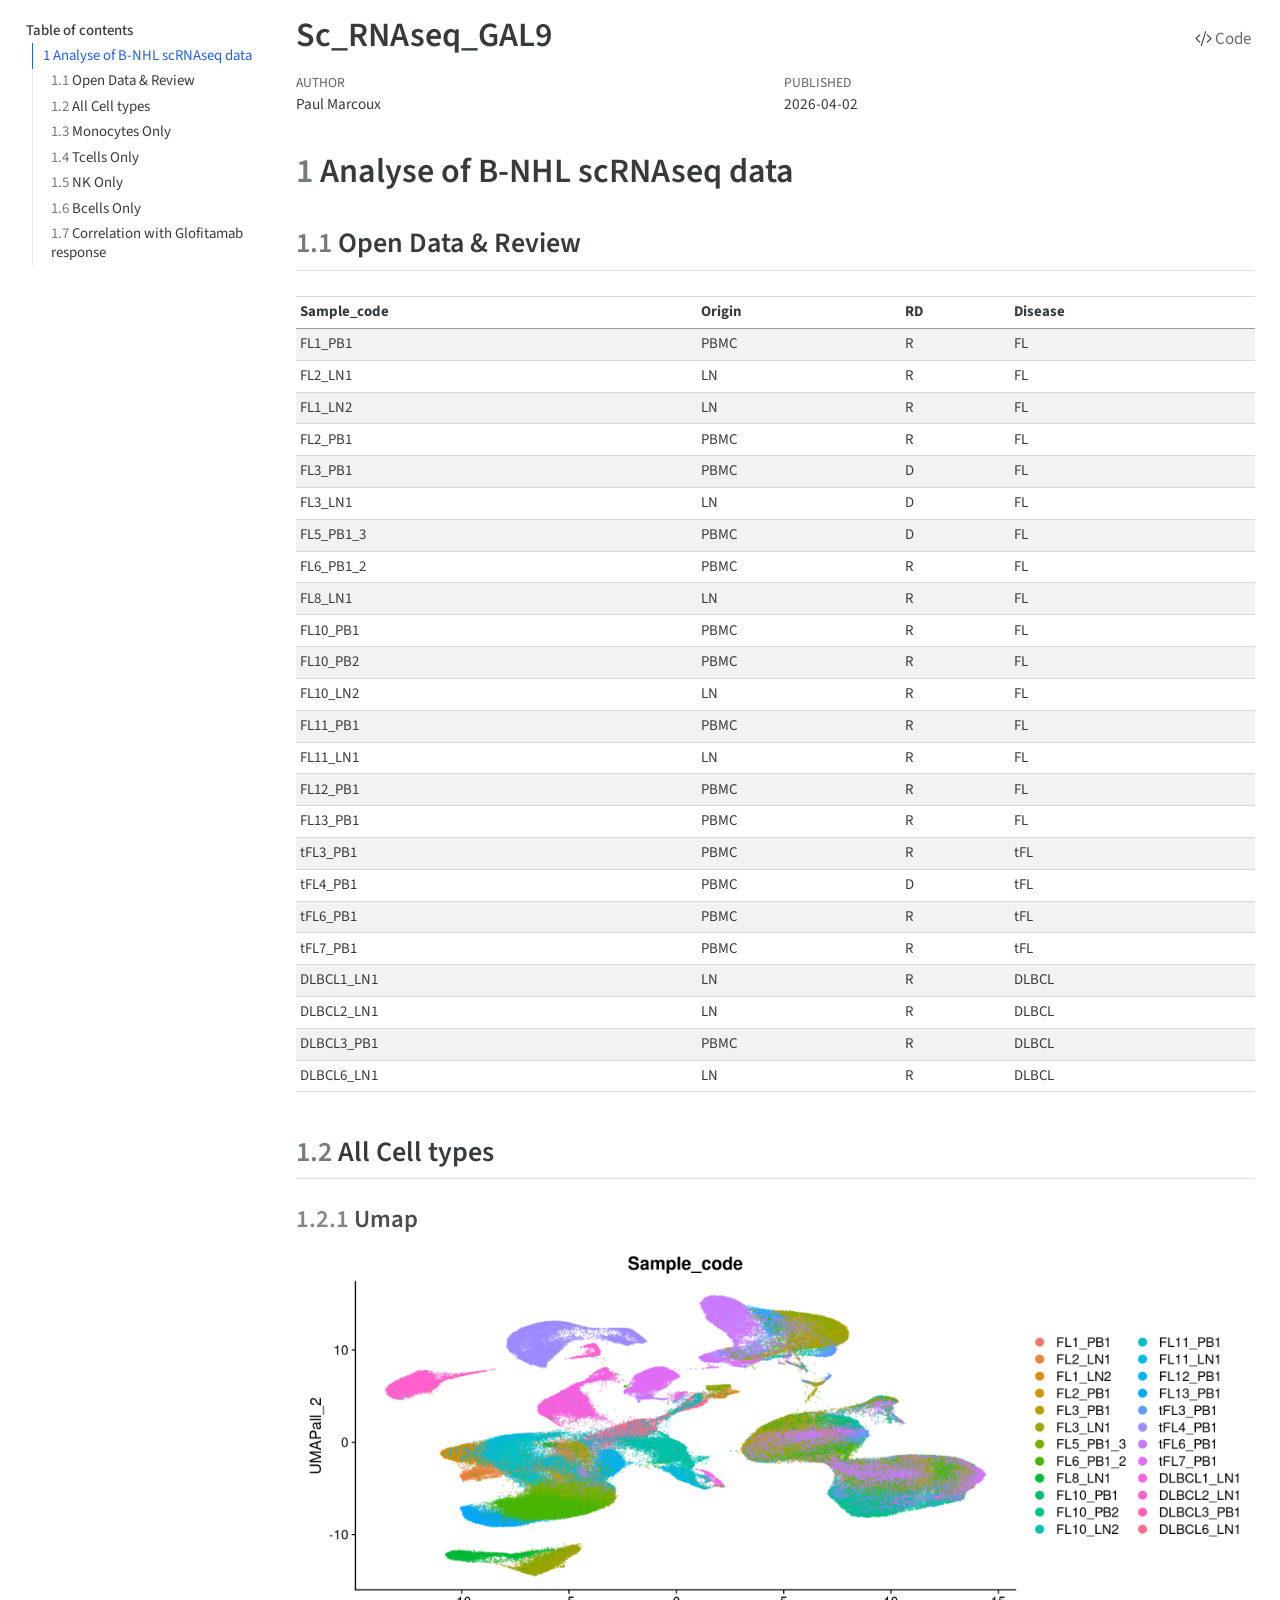
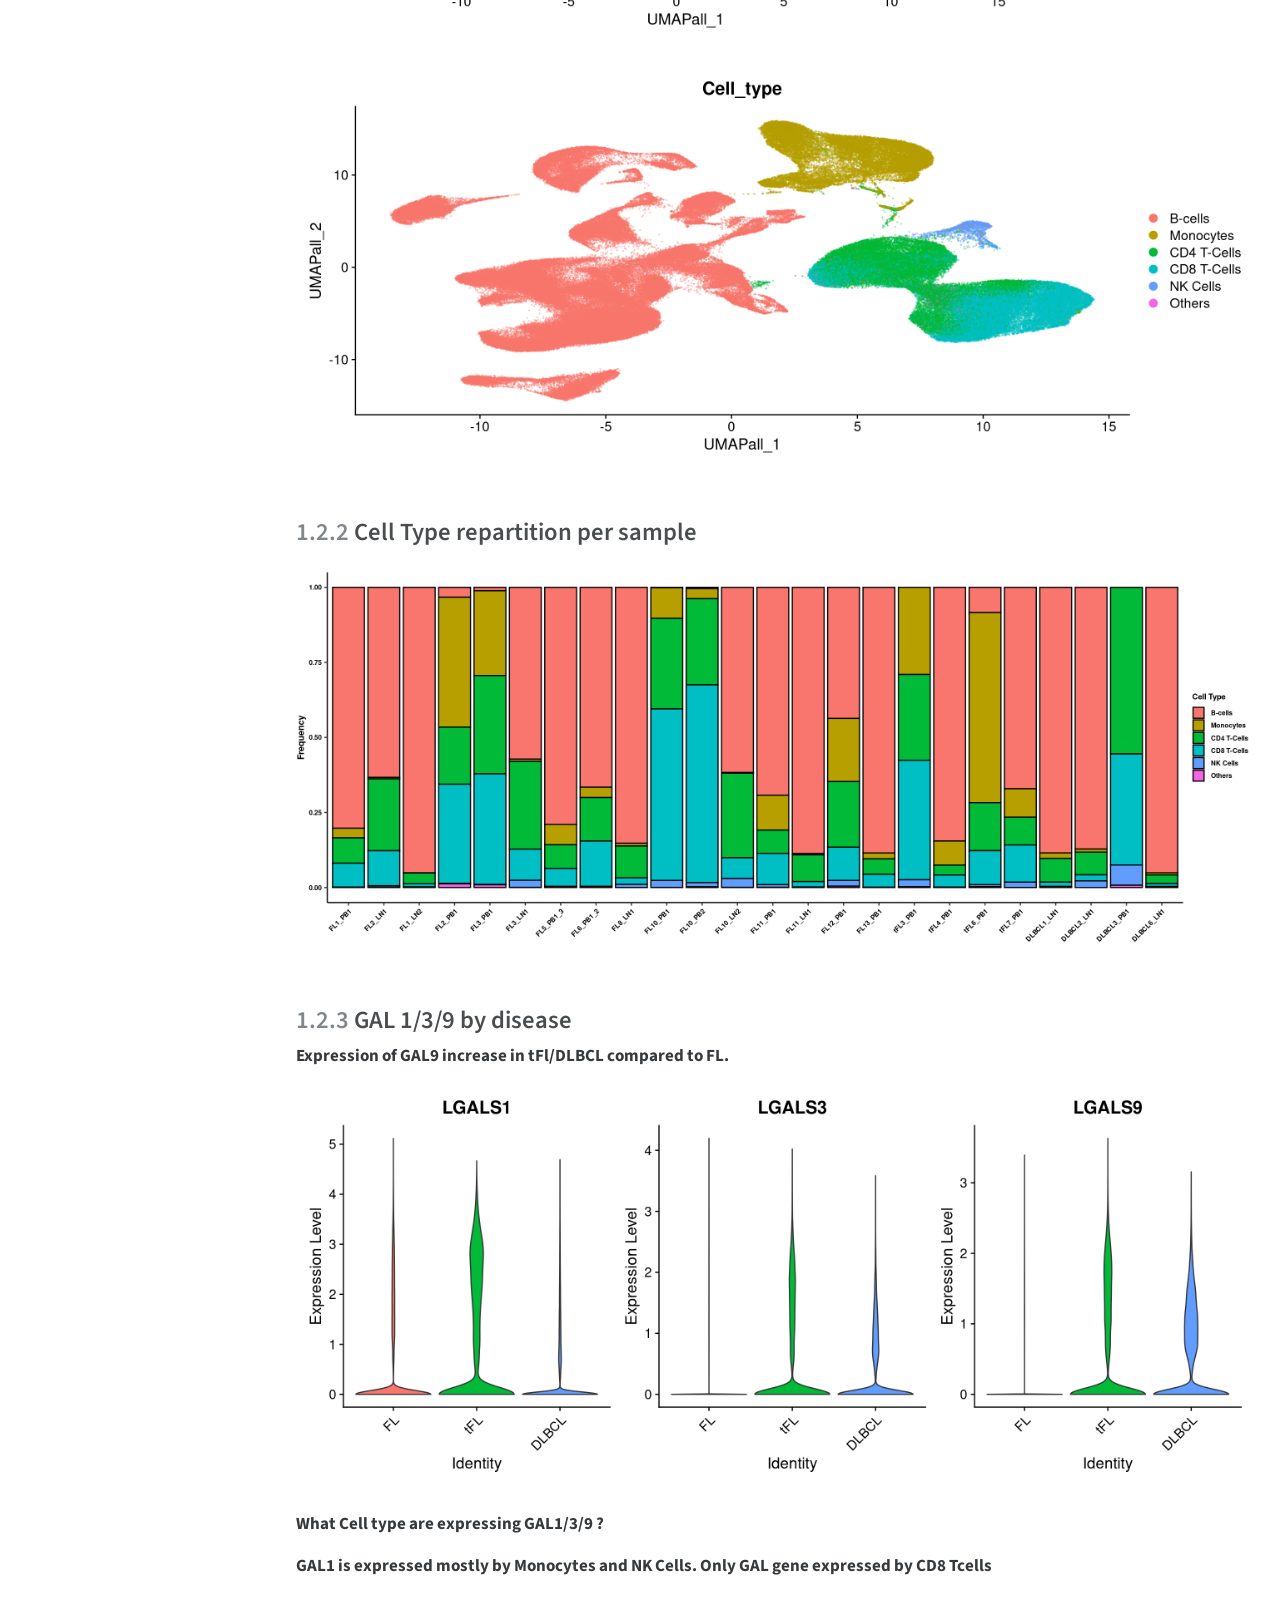
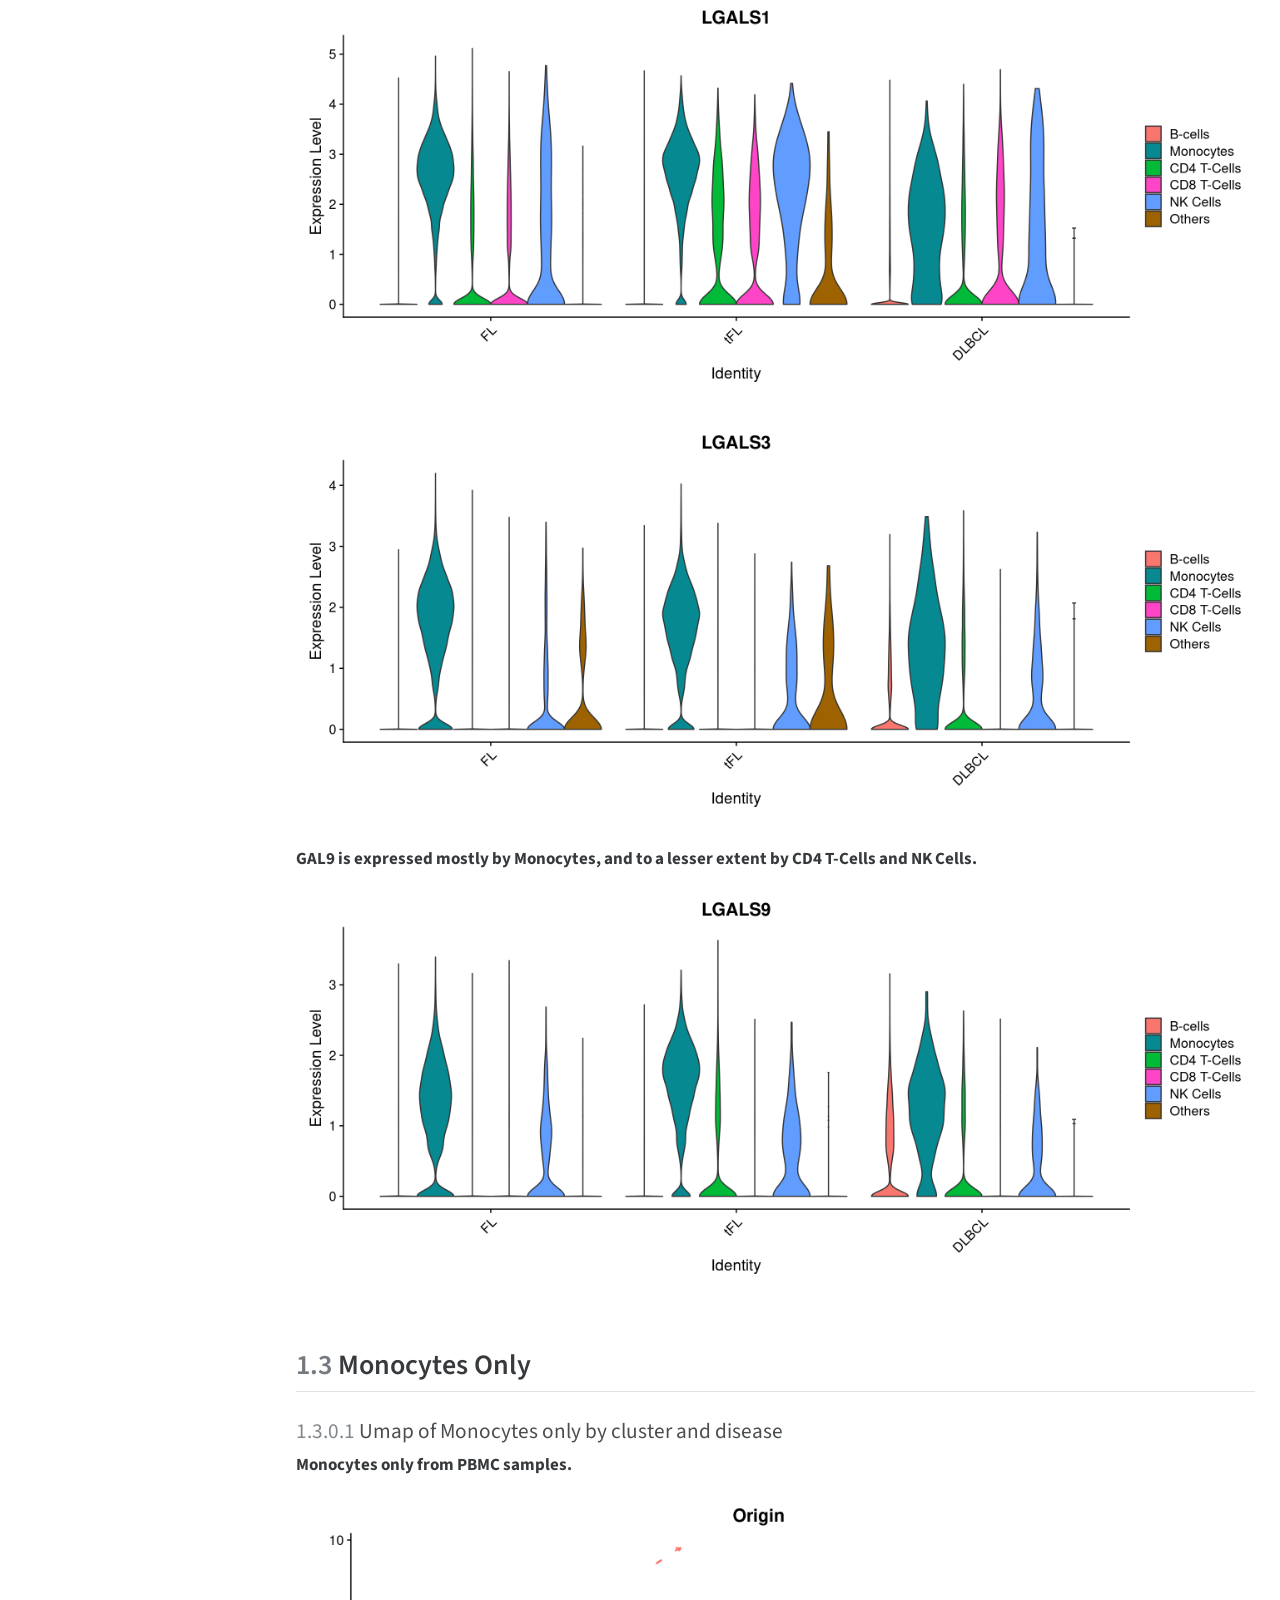
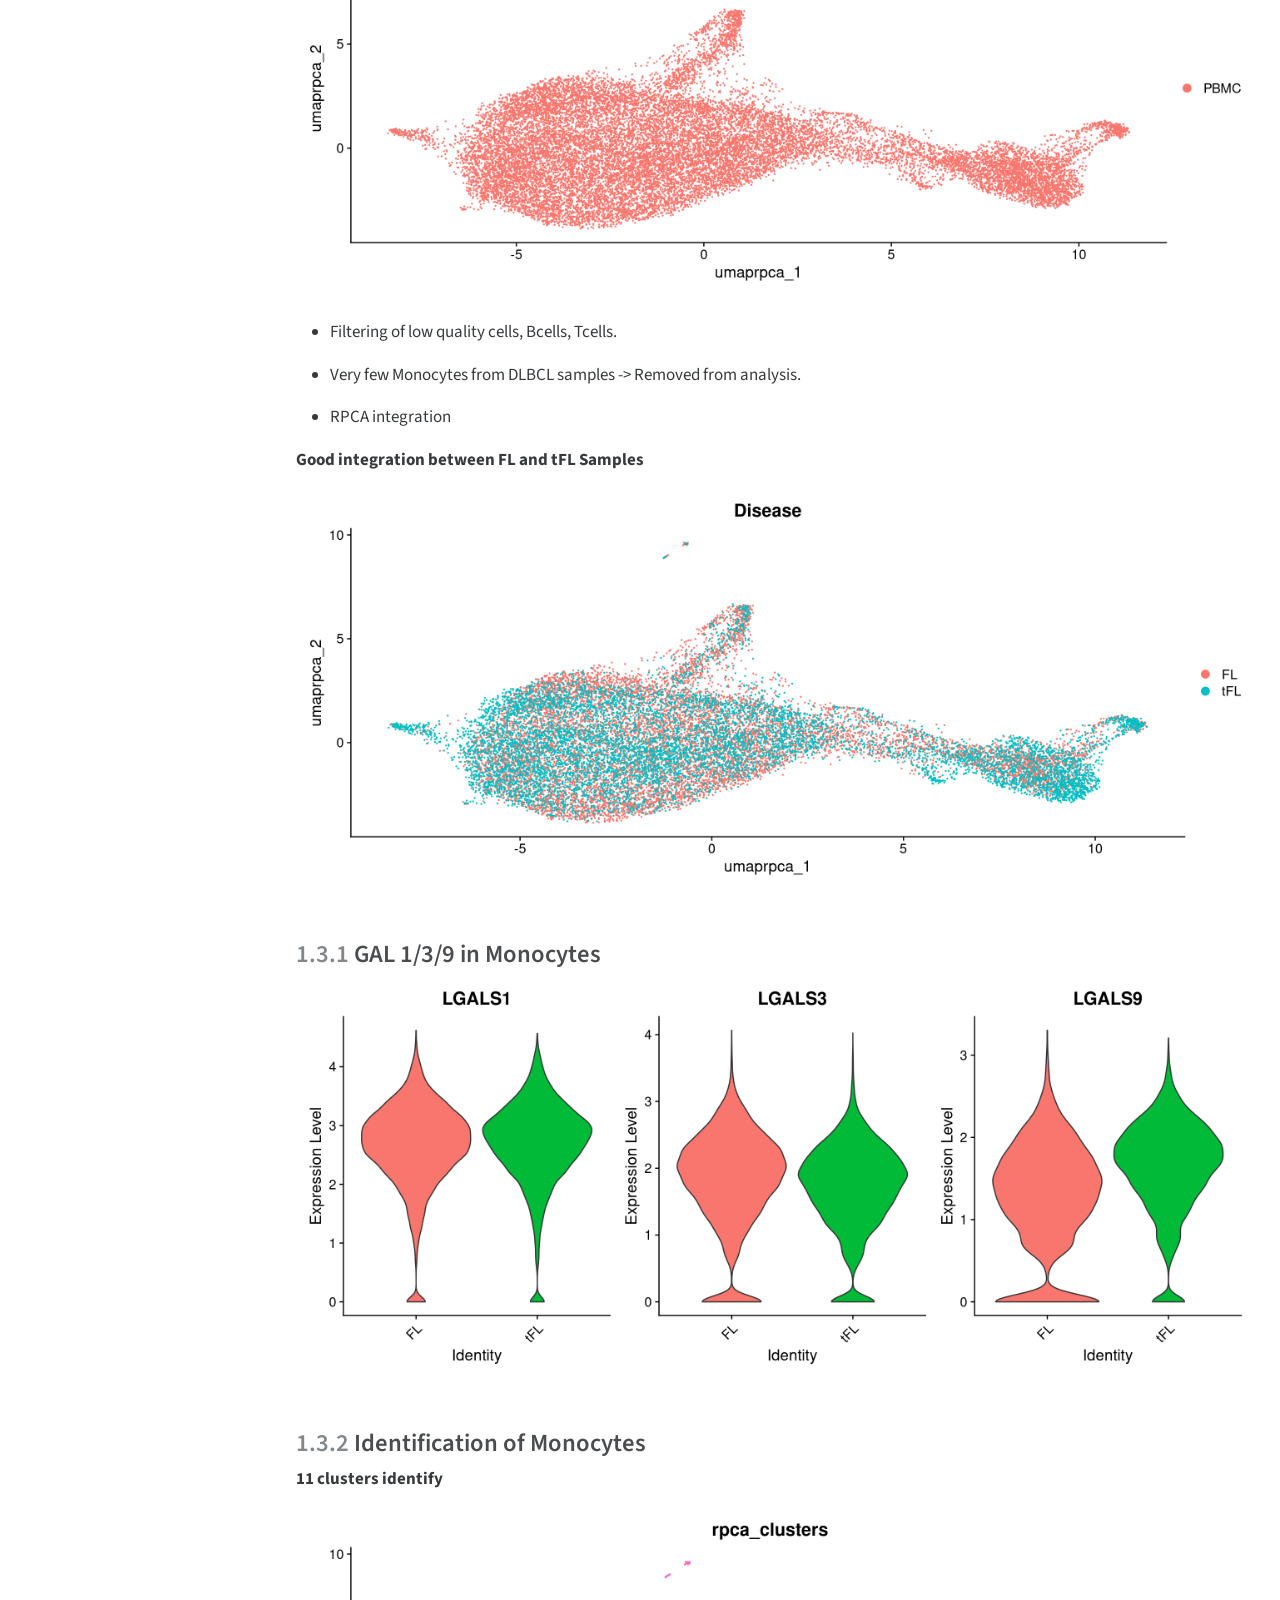
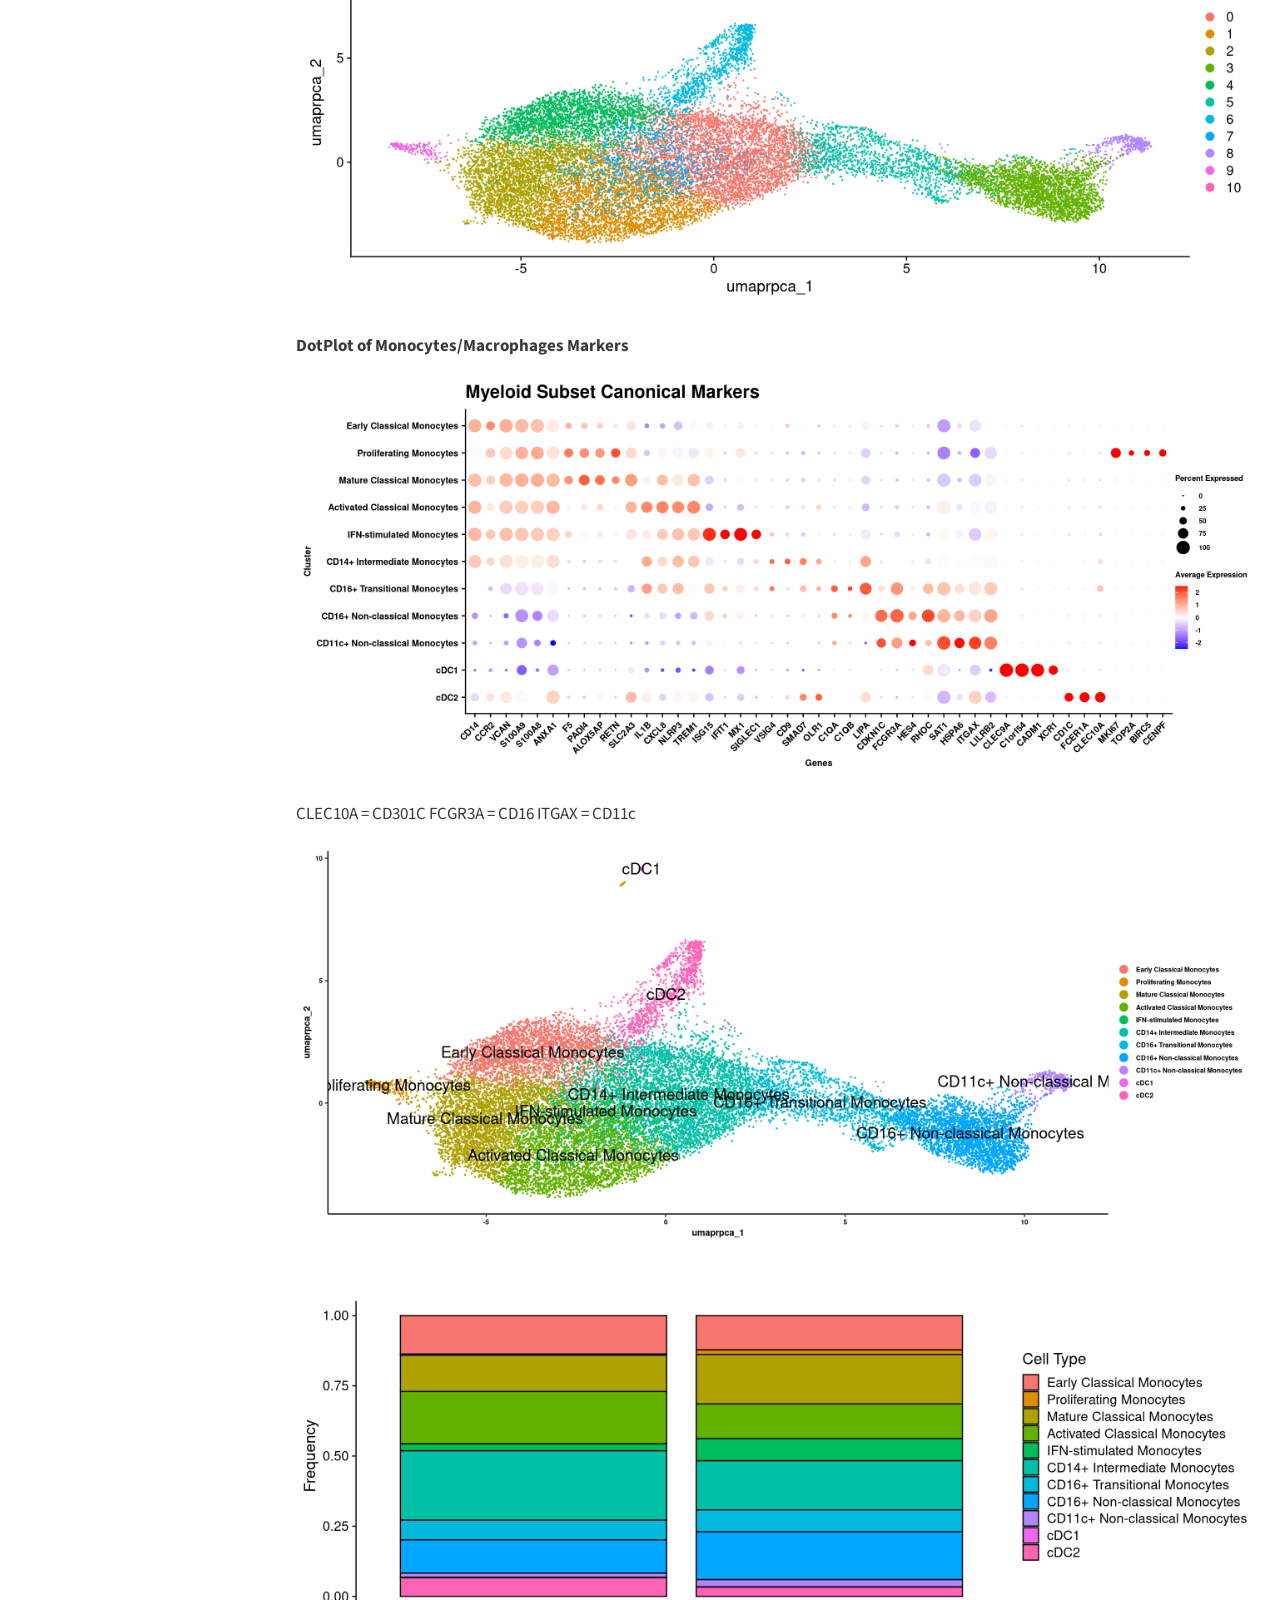
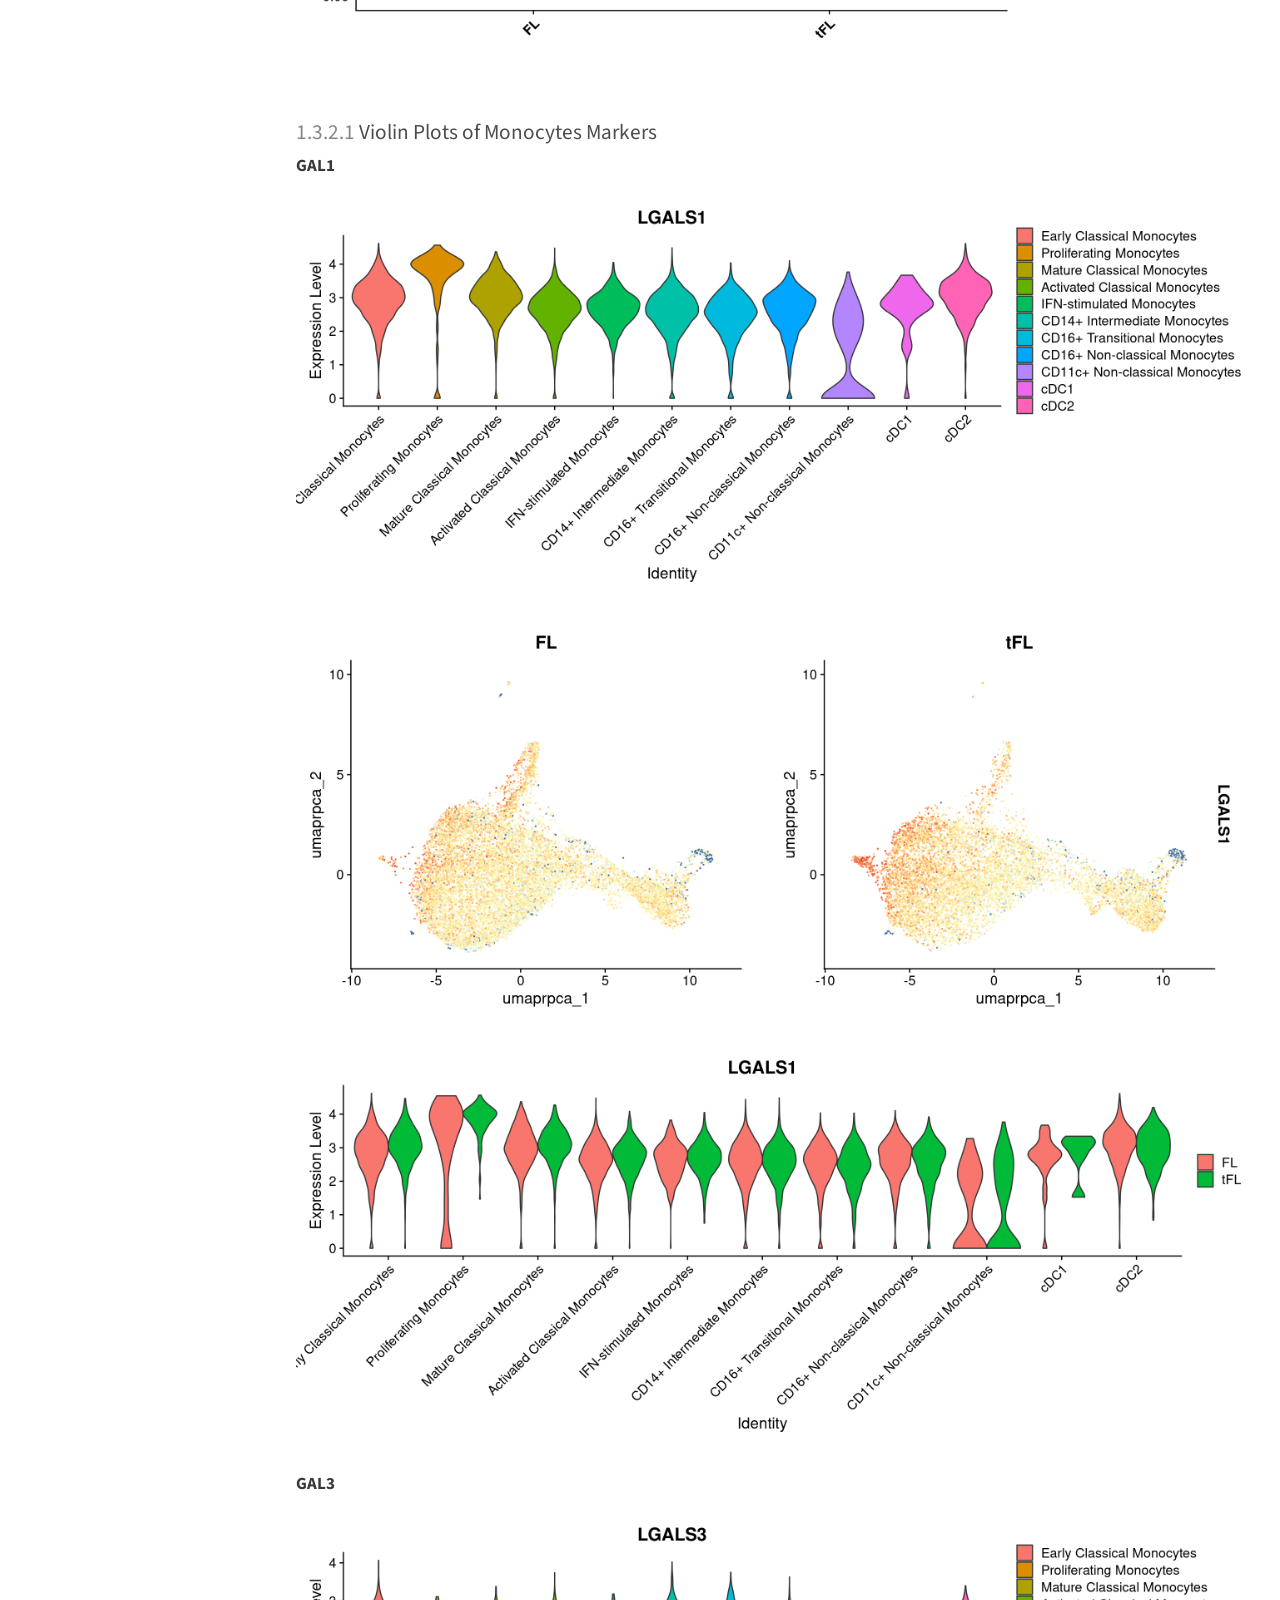
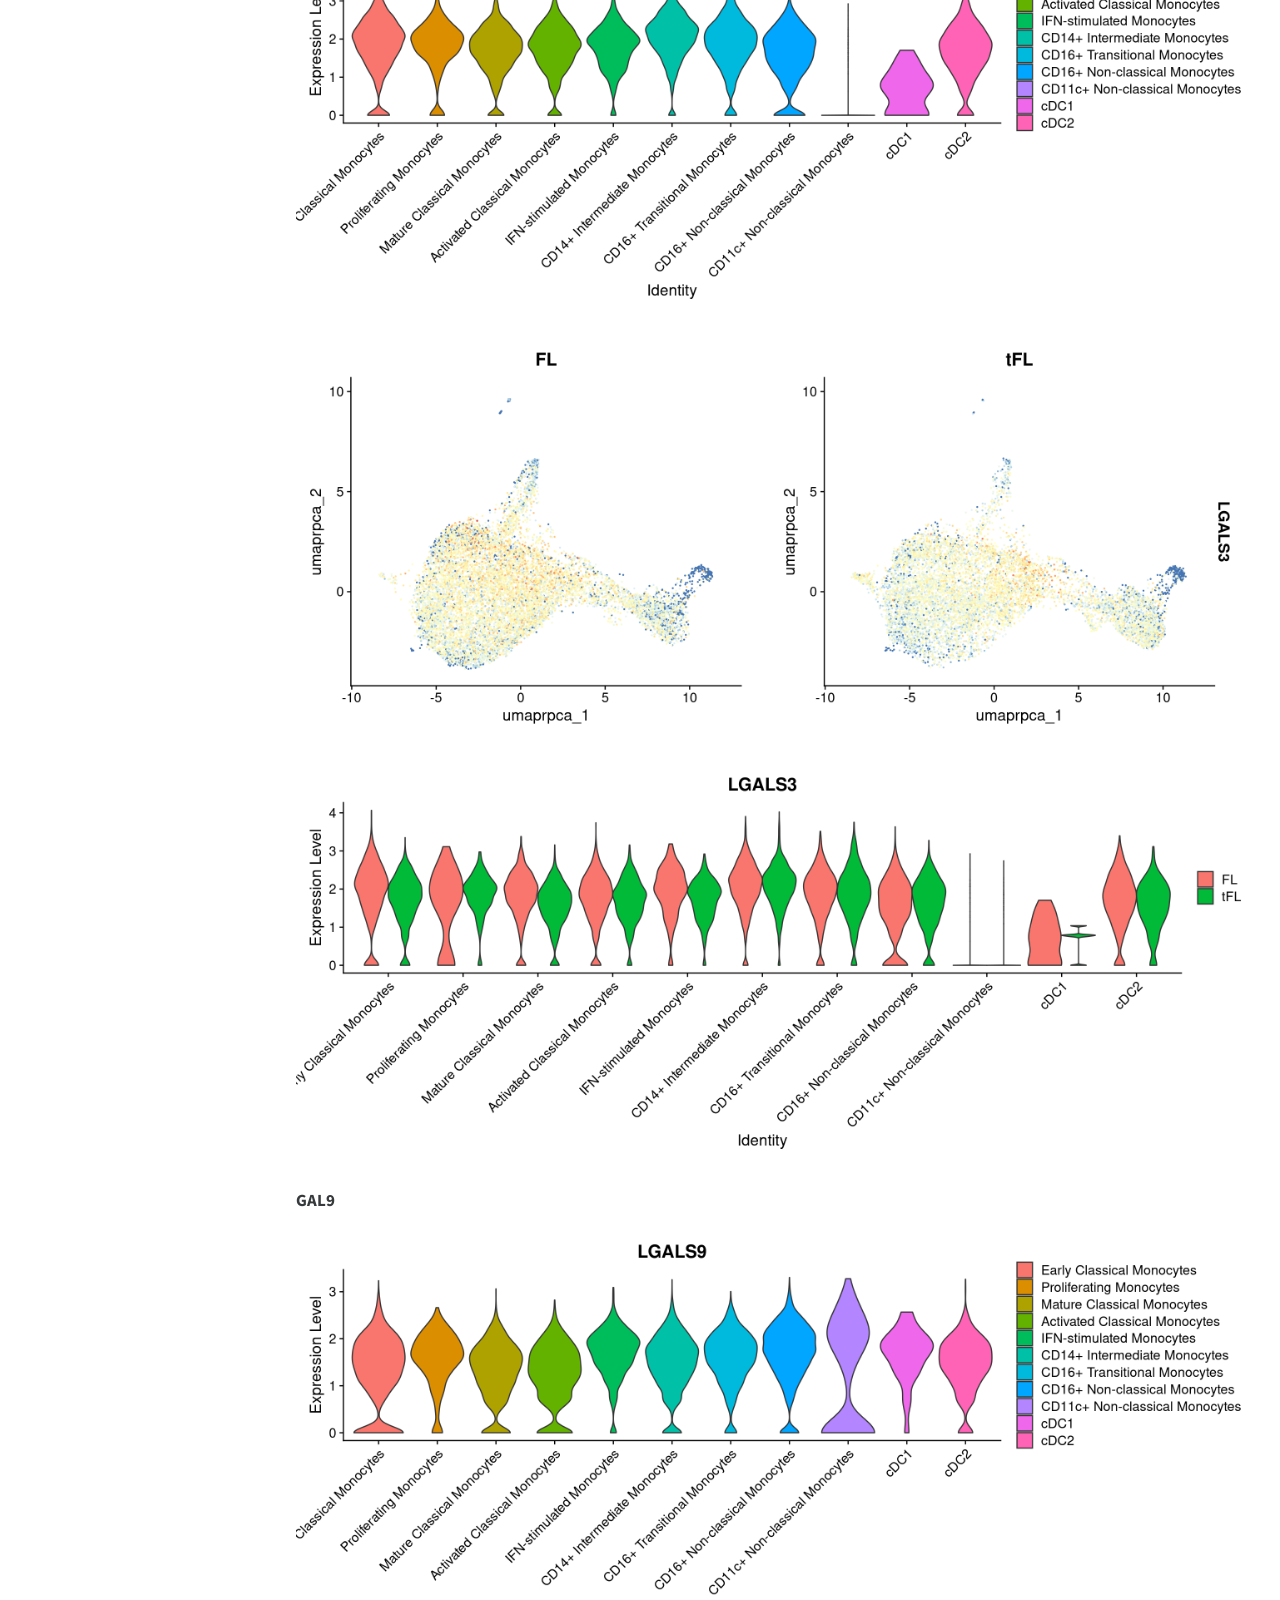
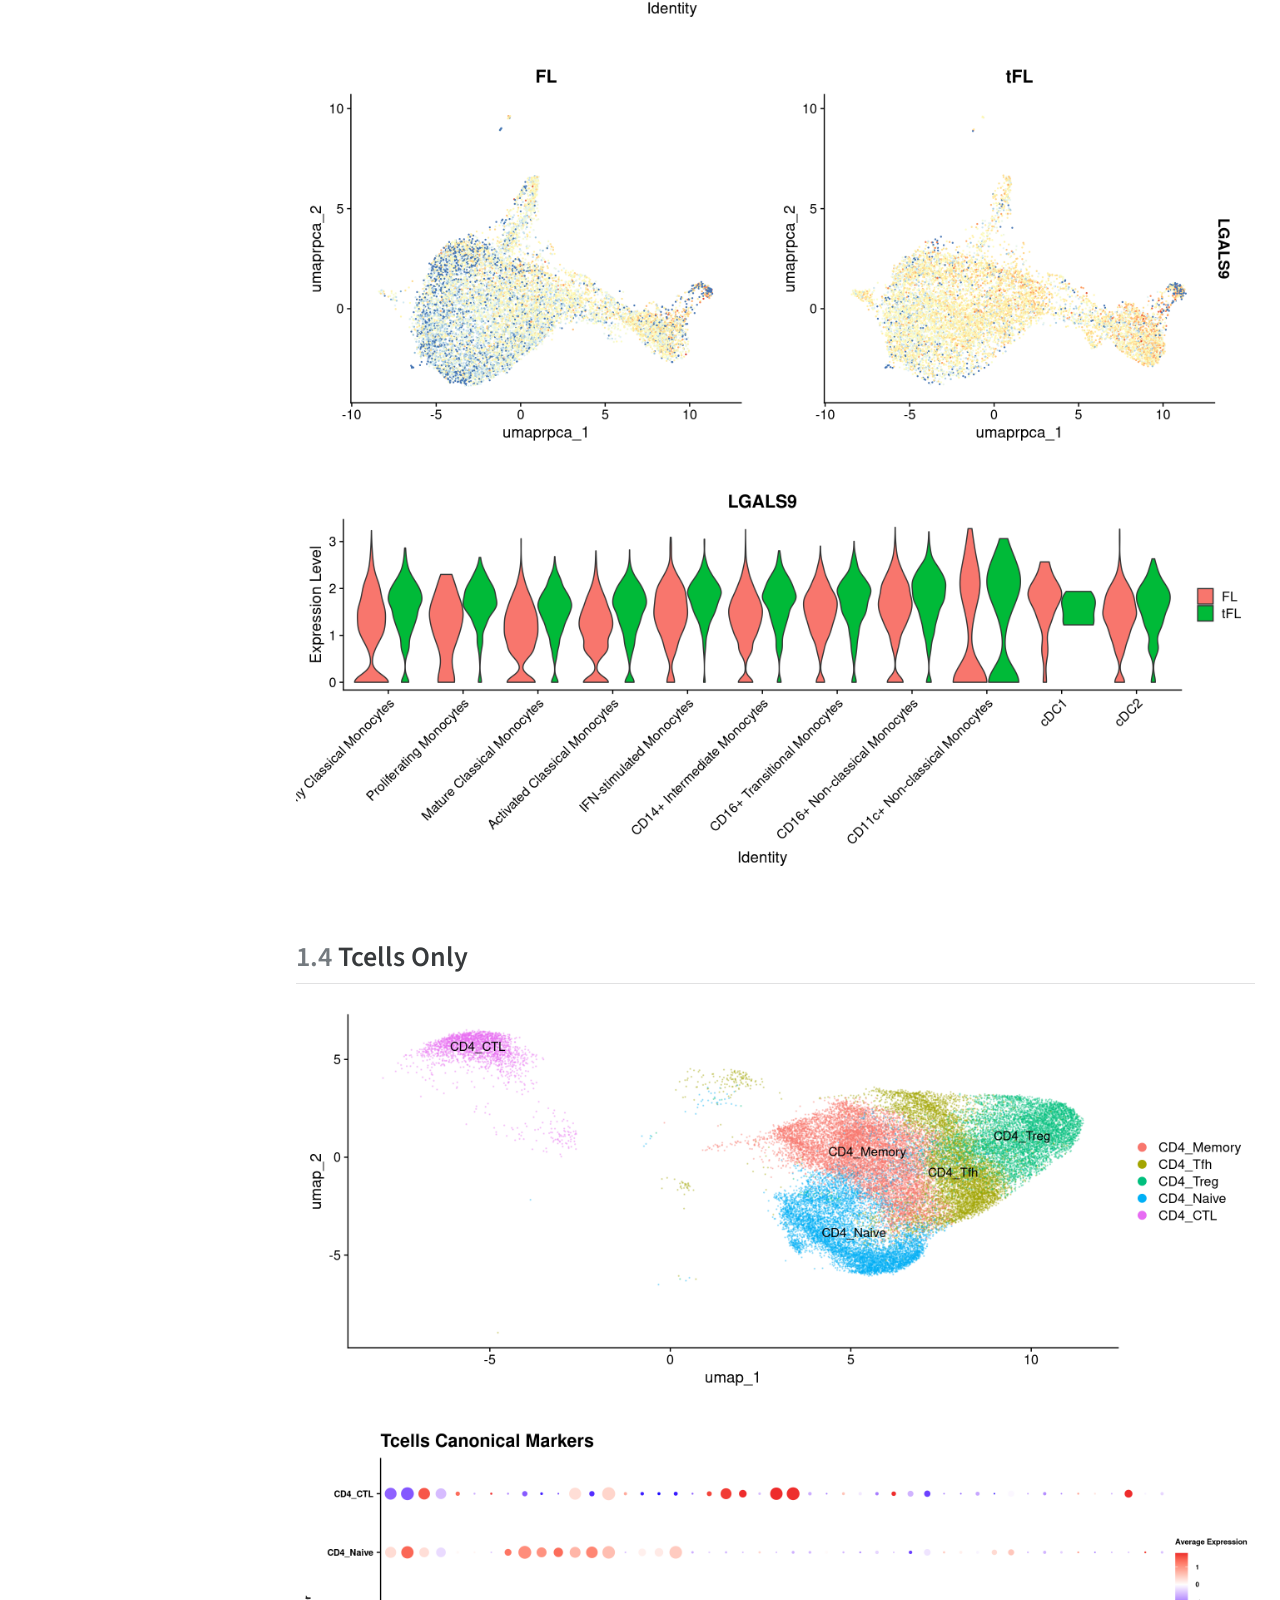
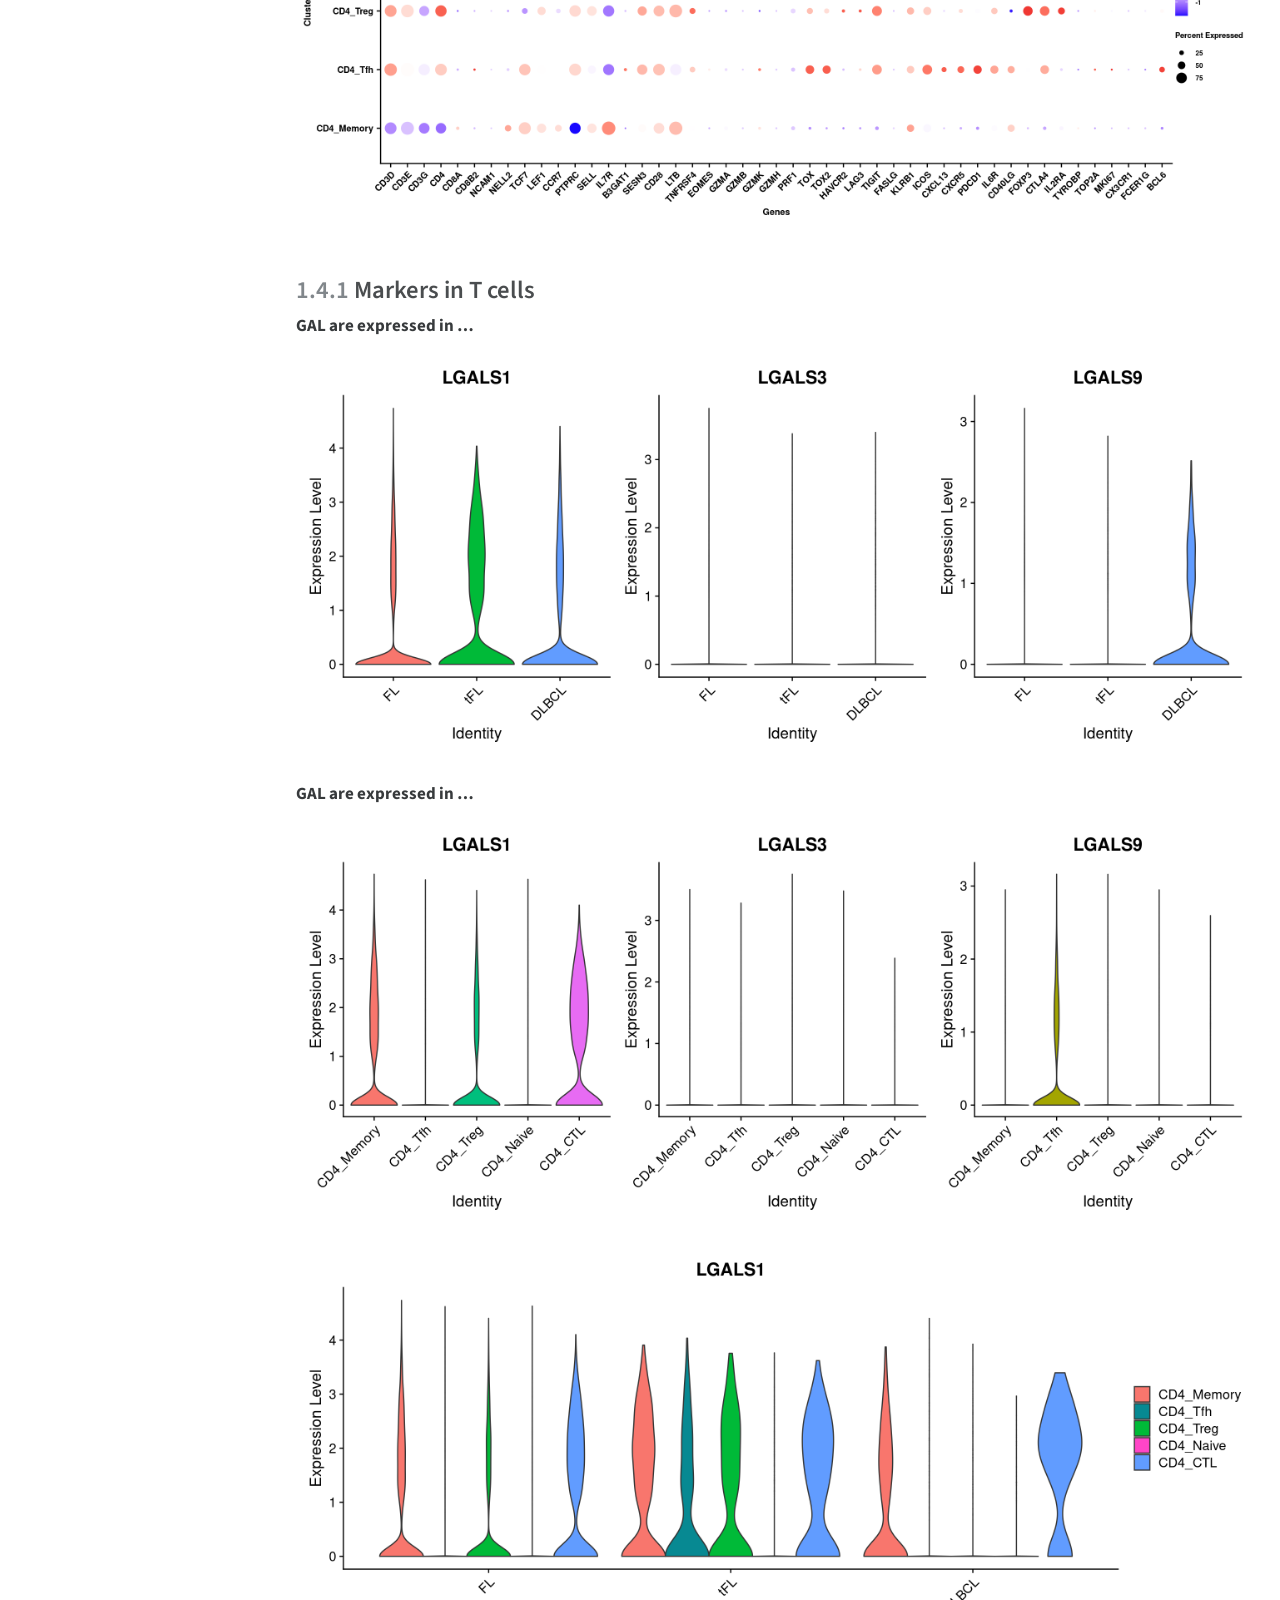
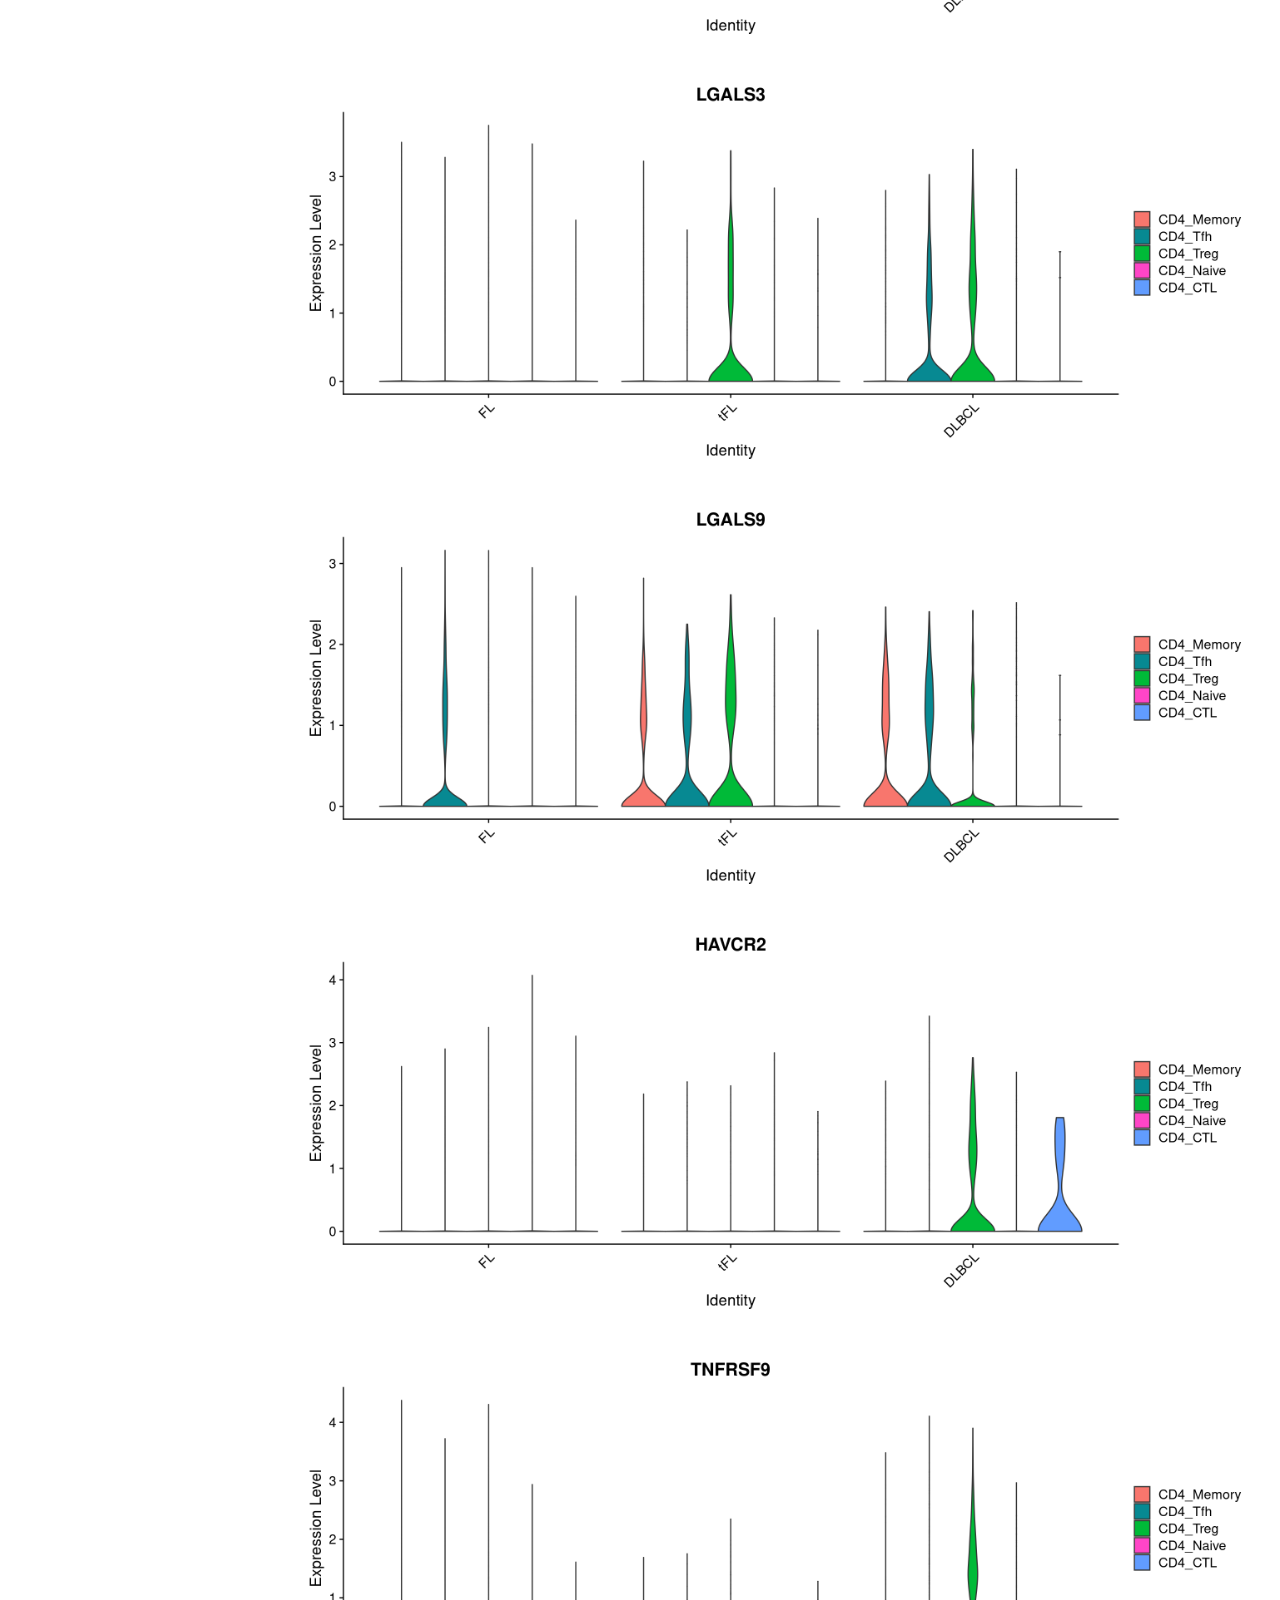
==== commit 8543b477: "Built site for gh-pages" ====
--- a/index.html
+++ b/index.html
@@ -88,11 +88,11 @@
   <ul class="collapse">
   <li><a href="#umap" id="toc-umap" class="nav-link" data-scroll-target="#umap"><span class="header-section-number">1.2.1</span> Umap</a></li>
   <li><a href="#cell-type-repartition-per-sample" id="toc-cell-type-repartition-per-sample" class="nav-link" data-scroll-target="#cell-type-repartition-per-sample"><span class="header-section-number">1.2.2</span> Cell Type repartition per sample</a></li>
-  <li><a href="#gal9-by-disease" id="toc-gal9-by-disease" class="nav-link" data-scroll-target="#gal9-by-disease"><span class="header-section-number">1.2.3</span> GAL9 by disease</a></li>
+  <li><a href="#gal-139-by-disease" id="toc-gal-139-by-disease" class="nav-link" data-scroll-target="#gal-139-by-disease"><span class="header-section-number">1.2.3</span> GAL 1/3/9 by disease</a></li>
   </ul></li>
   <li><a href="#monocytes-only" id="toc-monocytes-only" class="nav-link" data-scroll-target="#monocytes-only"><span class="header-section-number">1.3</span> Monocytes Only</a>
   <ul class="collapse">
-  <li><a href="#gal9-in-monocytes" id="toc-gal9-in-monocytes" class="nav-link" data-scroll-target="#gal9-in-monocytes"><span class="header-section-number">1.3.1</span> Gal9 in Monocytes</a></li>
+  <li><a href="#gal-139-in-monocytes" id="toc-gal-139-in-monocytes" class="nav-link" data-scroll-target="#gal-139-in-monocytes"><span class="header-section-number">1.3.1</span> GAL 1/3/9 in Monocytes</a></li>
   <li><a href="#identification-of-monocytes" id="toc-identification-of-monocytes" class="nav-link" data-scroll-target="#identification-of-monocytes"><span class="header-section-number">1.3.2</span> Identification of Monocytes</a></li>
   </ul></li>
   <li><a href="#tcells-only" id="toc-tcells-only" class="nav-link" data-scroll-target="#tcells-only"><span class="header-section-number">1.4</span> Tcells Only</a>
@@ -353,8 +353,8 @@
 </div>
 </div>
 </section>
-<section id="gal9-by-disease" class="level3" data-number="1.2.3">
-<h3 data-number="1.2.3" class="anchored" data-anchor-id="gal9-by-disease"><span class="header-section-number">1.2.3</span> GAL9 by disease</h3>
+<section id="gal-139-by-disease" class="level3" data-number="1.2.3">
+<h3 data-number="1.2.3" class="anchored" data-anchor-id="gal-139-by-disease"><span class="header-section-number">1.2.3</span> GAL 1/3/9 by disease</h3>
 <p><strong>Expression of GAL9 increase in tFl/DLBCL compared to FL.</strong></p>
 <div class="cell">
 <div class="cell-output-display">
@@ -427,8 +427,8 @@
 </div>
 </div>
 </section>
-<section id="gal9-in-monocytes" class="level3" data-number="1.3.1">
-<h3 data-number="1.3.1" class="anchored" data-anchor-id="gal9-in-monocytes"><span class="header-section-number">1.3.1</span> Gal9 in Monocytes</h3>
+<section id="gal-139-in-monocytes" class="level3" data-number="1.3.1">
+<h3 data-number="1.3.1" class="anchored" data-anchor-id="gal-139-in-monocytes"><span class="header-section-number">1.3.1</span> GAL 1/3/9 in Monocytes</h3>
 <div class="cell">
 <div class="cell-output-display">
 <div>
@@ -579,6 +579,7 @@
 </div>
 <section id="markers-in-t-cells" class="level3" data-number="1.4.1">
 <h3 data-number="1.4.1" class="anchored" data-anchor-id="markers-in-t-cells"><span class="header-section-number">1.4.1</span> Markers in T cells</h3>
+<p><strong>GAL are expressed in …</strong></p>
 <div class="cell">
 <div class="cell-output-display">
 <div>
@@ -587,31 +588,50 @@
 </figure>
 </div>
 </div>
-<div class="cell-output-display">
-<div>
-<figure class="figure">
-<p><img src="Sc_RNAseq_GAL9_files/figure-html/unnamed-chunk-20-2.png" class="img-fluid figure-img" width="1152"></p>
-</figure>
-</div>
-</div>
-<div class="cell-output-display">
-<div>
-<figure class="figure">
-<p><img src="Sc_RNAseq_GAL9_files/figure-html/unnamed-chunk-20-3.png" class="img-fluid figure-img" width="1152"></p>
-</figure>
-</div>
-</div>
-<div class="cell-output-display">
-<div>
-<figure class="figure">
-<p><img src="Sc_RNAseq_GAL9_files/figure-html/unnamed-chunk-20-4.png" class="img-fluid figure-img" width="1152"></p>
-</figure>
-</div>
-</div>
-<div class="cell-output-display">
-<div>
-<figure class="figure">
-<p><img src="Sc_RNAseq_GAL9_files/figure-html/unnamed-chunk-20-5.png" class="img-fluid figure-img" width="1152"></p>
+</div>
+<p><strong>GAL are expressed in …</strong></p>
+<div class="cell">
+<div class="cell-output-display">
+<div>
+<figure class="figure">
+<p><img src="Sc_RNAseq_GAL9_files/figure-html/unnamed-chunk-21-1.png" class="img-fluid figure-img" width="1152"></p>
+</figure>
+</div>
+</div>
+</div>
+<div class="cell">
+<div class="cell-output-display">
+<div>
+<figure class="figure">
+<p><img src="Sc_RNAseq_GAL9_files/figure-html/unnamed-chunk-22-1.png" class="img-fluid figure-img" width="1152"></p>
+</figure>
+</div>
+</div>
+<div class="cell-output-display">
+<div>
+<figure class="figure">
+<p><img src="Sc_RNAseq_GAL9_files/figure-html/unnamed-chunk-22-2.png" class="img-fluid figure-img" width="1152"></p>
+</figure>
+</div>
+</div>
+<div class="cell-output-display">
+<div>
+<figure class="figure">
+<p><img src="Sc_RNAseq_GAL9_files/figure-html/unnamed-chunk-22-3.png" class="img-fluid figure-img" width="1152"></p>
+</figure>
+</div>
+</div>
+<div class="cell-output-display">
+<div>
+<figure class="figure">
+<p><img src="Sc_RNAseq_GAL9_files/figure-html/unnamed-chunk-22-4.png" class="img-fluid figure-img" width="1152"></p>
+</figure>
+</div>
+</div>
+<div class="cell-output-display">
+<div>
+<figure class="figure">
+<p><img src="Sc_RNAseq_GAL9_files/figure-html/unnamed-chunk-22-5.png" class="img-fluid figure-img" width="1152"></p>
 </figure>
 </div>
 </div>
@@ -623,35 +643,35 @@
 <div class="cell-output-display">
 <div>
 <figure class="figure">
-<p><img src="Sc_RNAseq_GAL9_files/figure-html/unnamed-chunk-21-1.png" class="img-fluid figure-img" width="1152"></p>
-</figure>
-</div>
-</div>
-<div class="cell-output-display">
-<div>
-<figure class="figure">
-<p><img src="Sc_RNAseq_GAL9_files/figure-html/unnamed-chunk-21-2.png" class="img-fluid figure-img" width="1152"></p>
-</figure>
-</div>
-</div>
-<div class="cell-output-display">
-<div>
-<figure class="figure">
-<p><img src="Sc_RNAseq_GAL9_files/figure-html/unnamed-chunk-21-3.png" class="img-fluid figure-img" width="1152"></p>
-</figure>
-</div>
-</div>
-<div class="cell-output-display">
-<div>
-<figure class="figure">
-<p><img src="Sc_RNAseq_GAL9_files/figure-html/unnamed-chunk-21-4.png" class="img-fluid figure-img" width="1152"></p>
-</figure>
-</div>
-</div>
-<div class="cell-output-display">
-<div>
-<figure class="figure">
-<p><img src="Sc_RNAseq_GAL9_files/figure-html/unnamed-chunk-21-5.png" class="img-fluid figure-img" width="1152"></p>
+<p><img src="Sc_RNAseq_GAL9_files/figure-html/unnamed-chunk-23-1.png" class="img-fluid figure-img" width="1152"></p>
+</figure>
+</div>
+</div>
+<div class="cell-output-display">
+<div>
+<figure class="figure">
+<p><img src="Sc_RNAseq_GAL9_files/figure-html/unnamed-chunk-23-2.png" class="img-fluid figure-img" width="1152"></p>
+</figure>
+</div>
+</div>
+<div class="cell-output-display">
+<div>
+<figure class="figure">
+<p><img src="Sc_RNAseq_GAL9_files/figure-html/unnamed-chunk-23-3.png" class="img-fluid figure-img" width="1152"></p>
+</figure>
+</div>
+</div>
+<div class="cell-output-display">
+<div>
+<figure class="figure">
+<p><img src="Sc_RNAseq_GAL9_files/figure-html/unnamed-chunk-23-4.png" class="img-fluid figure-img" width="1152"></p>
+</figure>
+</div>
+</div>
+<div class="cell-output-display">
+<div>
+<figure class="figure">
+<p><img src="Sc_RNAseq_GAL9_files/figure-html/unnamed-chunk-23-5.png" class="img-fluid figure-img" width="1152"></p>
 </figure>
 </div>
 </div>
@@ -664,16 +684,16 @@
 <div class="cell-output-display">
 <div>
 <figure class="figure">
-<p><img src="Sc_RNAseq_GAL9_files/figure-html/unnamed-chunk-22-1.png" class="img-fluid figure-img" width="1152"></p>
-</figure>
-</div>
-</div>
-</div>
-<div class="cell">
-<div class="cell-output-display">
-<div>
-<figure class="figure">
-<p><img src="Sc_RNAseq_GAL9_files/figure-html/unnamed-chunk-23-1.png" class="img-fluid figure-img" width="1152"></p>
+<p><img src="Sc_RNAseq_GAL9_files/figure-html/unnamed-chunk-24-1.png" class="img-fluid figure-img" width="1152"></p>
+</figure>
+</div>
+</div>
+</div>
+<div class="cell">
+<div class="cell-output-display">
+<div>
+<figure class="figure">
+<p><img src="Sc_RNAseq_GAL9_files/figure-html/unnamed-chunk-25-1.png" class="img-fluid figure-img" width="1152"></p>
 </figure>
 </div>
 </div>
@@ -684,35 +704,35 @@
 <div class="cell-output-display">
 <div>
 <figure class="figure">
-<p><img src="Sc_RNAseq_GAL9_files/figure-html/unnamed-chunk-24-1.png" class="img-fluid figure-img" width="1152"></p>
-</figure>
-</div>
-</div>
-<div class="cell-output-display">
-<div>
-<figure class="figure">
-<p><img src="Sc_RNAseq_GAL9_files/figure-html/unnamed-chunk-24-2.png" class="img-fluid figure-img" width="1152"></p>
-</figure>
-</div>
-</div>
-<div class="cell-output-display">
-<div>
-<figure class="figure">
-<p><img src="Sc_RNAseq_GAL9_files/figure-html/unnamed-chunk-24-3.png" class="img-fluid figure-img" width="1152"></p>
-</figure>
-</div>
-</div>
-<div class="cell-output-display">
-<div>
-<figure class="figure">
-<p><img src="Sc_RNAseq_GAL9_files/figure-html/unnamed-chunk-24-4.png" class="img-fluid figure-img" width="1152"></p>
-</figure>
-</div>
-</div>
-<div class="cell-output-display">
-<div>
-<figure class="figure">
-<p><img src="Sc_RNAseq_GAL9_files/figure-html/unnamed-chunk-24-5.png" class="img-fluid figure-img" width="1152"></p>
+<p><img src="Sc_RNAseq_GAL9_files/figure-html/unnamed-chunk-26-1.png" class="img-fluid figure-img" width="1152"></p>
+</figure>
+</div>
+</div>
+<div class="cell-output-display">
+<div>
+<figure class="figure">
+<p><img src="Sc_RNAseq_GAL9_files/figure-html/unnamed-chunk-26-2.png" class="img-fluid figure-img" width="1152"></p>
+</figure>
+</div>
+</div>
+<div class="cell-output-display">
+<div>
+<figure class="figure">
+<p><img src="Sc_RNAseq_GAL9_files/figure-html/unnamed-chunk-26-3.png" class="img-fluid figure-img" width="1152"></p>
+</figure>
+</div>
+</div>
+<div class="cell-output-display">
+<div>
+<figure class="figure">
+<p><img src="Sc_RNAseq_GAL9_files/figure-html/unnamed-chunk-26-4.png" class="img-fluid figure-img" width="1152"></p>
+</figure>
+</div>
+</div>
+<div class="cell-output-display">
+<div>
+<figure class="figure">
+<p><img src="Sc_RNAseq_GAL9_files/figure-html/unnamed-chunk-26-5.png" class="img-fluid figure-img" width="1152"></p>
 </figure>
 </div>
 </div>
@@ -726,7 +746,7 @@
 <div class="cell-output-display">
 <div>
 <figure class="figure">
-<p><img src="Sc_RNAseq_GAL9_files/figure-html/unnamed-chunk-27-1.png" class="img-fluid figure-img" width="1152"></p>
+<p><img src="Sc_RNAseq_GAL9_files/figure-html/unnamed-chunk-29-1.png" class="img-fluid figure-img" width="1152"></p>
 </figure>
 </div>
 </div>
@@ -737,21 +757,21 @@
 <div class="cell-output-display">
 <div>
 <figure class="figure">
-<p><img src="Sc_RNAseq_GAL9_files/figure-html/unnamed-chunk-28-1.png" class="img-fluid figure-img" width="1152"></p>
-</figure>
-</div>
-</div>
-<div class="cell-output-display">
-<div>
-<figure class="figure">
-<p><img src="Sc_RNAseq_GAL9_files/figure-html/unnamed-chunk-28-2.png" class="img-fluid figure-img" width="1152"></p>
-</figure>
-</div>
-</div>
-<div class="cell-output-display">
-<div>
-<figure class="figure">
-<p><img src="Sc_RNAseq_GAL9_files/figure-html/unnamed-chunk-28-3.png" class="img-fluid figure-img" width="1152"></p>
+<p><img src="Sc_RNAseq_GAL9_files/figure-html/unnamed-chunk-30-1.png" class="img-fluid figure-img" width="1152"></p>
+</figure>
+</div>
+</div>
+<div class="cell-output-display">
+<div>
+<figure class="figure">
+<p><img src="Sc_RNAseq_GAL9_files/figure-html/unnamed-chunk-30-2.png" class="img-fluid figure-img" width="1152"></p>
+</figure>
+</div>
+</div>
+<div class="cell-output-display">
+<div>
+<figure class="figure">
+<p><img src="Sc_RNAseq_GAL9_files/figure-html/unnamed-chunk-30-3.png" class="img-fluid figure-img" width="1152"></p>
 </figure>
 </div>
 </div>
@@ -763,14 +783,14 @@
 <div class="cell-output-display">
 <div>
 <figure class="figure">
-<p><img src="Sc_RNAseq_GAL9_files/figure-html/unnamed-chunk-29-1.png" class="img-fluid figure-img" width="1152"></p>
-</figure>
-</div>
-</div>
-<div class="cell-output-display">
-<div>
-<figure class="figure">
-<p><img src="Sc_RNAseq_GAL9_files/figure-html/unnamed-chunk-29-2.png" class="img-fluid figure-img" width="1152"></p>
+<p><img src="Sc_RNAseq_GAL9_files/figure-html/unnamed-chunk-31-1.png" class="img-fluid figure-img" width="1152"></p>
+</figure>
+</div>
+</div>
+<div class="cell-output-display">
+<div>
+<figure class="figure">
+<p><img src="Sc_RNAseq_GAL9_files/figure-html/unnamed-chunk-31-2.png" class="img-fluid figure-img" width="1152"></p>
 </figure>
 </div>
 </div>
@@ -783,7 +803,7 @@
 <div class="cell-output-display">
 <div>
 <figure class="figure">
-<p><img src="Sc_RNAseq_GAL9_files/figure-html/unnamed-chunk-30-1.png" class="img-fluid figure-img" width="1152"></p>
+<p><img src="Sc_RNAseq_GAL9_files/figure-html/unnamed-chunk-32-1.png" class="img-fluid figure-img" width="1152"></p>
 </figure>
 </div>
 </div>
@@ -798,7 +818,7 @@
 <div class="cell-output-display">
 <div>
 <figure class="figure">
-<p><img src="Sc_RNAseq_GAL9_files/figure-html/unnamed-chunk-32-1.png" class="img-fluid figure-img" width="1152"></p>
+<p><img src="Sc_RNAseq_GAL9_files/figure-html/unnamed-chunk-34-1.png" class="img-fluid figure-img" width="1152"></p>
 </figure>
 </div>
 </div>
@@ -811,7 +831,7 @@
 <div class="cell-output-display">
 <div>
 <figure class="figure">
-<p><img src="Sc_RNAseq_GAL9_files/figure-html/unnamed-chunk-33-1.png" class="img-fluid figure-img" width="1152"></p>
+<p><img src="Sc_RNAseq_GAL9_files/figure-html/unnamed-chunk-35-1.png" class="img-fluid figure-img" width="1152"></p>
 </figure>
 </div>
 </div>
@@ -823,30 +843,7 @@
 <div class="cell-output-display">
 <div>
 <figure class="figure">
-<p><img src="Sc_RNAseq_GAL9_files/figure-html/unnamed-chunk-35-1.png" class="img-fluid figure-img" width="1152"></p>
-</figure>
-</div>
-</div>
-</div>
-<div class="cell">
-<div class="cell-output-display">
-<div>
-<figure class="figure">
-<p><img src="Sc_RNAseq_GAL9_files/figure-html/unnamed-chunk-36-1.png" class="img-fluid figure-img" width="1152"></p>
-</figure>
-</div>
-</div>
-<div class="cell-output-display">
-<div>
-<figure class="figure">
-<p><img src="Sc_RNAseq_GAL9_files/figure-html/unnamed-chunk-36-2.png" class="img-fluid figure-img" width="1152"></p>
-</figure>
-</div>
-</div>
-<div class="cell-output-display">
-<div>
-<figure class="figure">
-<p><img src="Sc_RNAseq_GAL9_files/figure-html/unnamed-chunk-36-3.png" class="img-fluid figure-img" width="1152"></p>
+<p><img src="Sc_RNAseq_GAL9_files/figure-html/unnamed-chunk-37-1.png" class="img-fluid figure-img" width="1152"></p>
 </figure>
 </div>
 </div>
@@ -857,7 +854,7 @@
 <div class="cell-output-display">
 <div>
 <figure class="figure">
-<p><img src="Sc_RNAseq_GAL9_files/figure-html/unnamed-chunk-37-1.png" class="img-fluid figure-img" width="1152"></p>
+<p><img src="Sc_RNAseq_GAL9_files/figure-html/unnamed-chunk-39-1.png" class="img-fluid figure-img" width="1152"></p>
 </figure>
 </div>
 </div>
@@ -1424,7 +1421,7 @@
 <span id="cb1-89"><a href="#cb1-89" aria-hidden="true" tabindex="-1"></a><span class="in">  theme(axis.text.x = element_text(angle = 45, hjust = 1, vjust = 1, face = "bold")) # Inclinaison des labels</span></span>
 <span id="cb1-90"><a href="#cb1-90" aria-hidden="true" tabindex="-1"></a><span class="in">```</span></span>
 <span id="cb1-91"><a href="#cb1-91" aria-hidden="true" tabindex="-1"></a></span>
-<span id="cb1-92"><a href="#cb1-92" aria-hidden="true" tabindex="-1"></a><span class="fu">### GAL9 by disease</span></span>
+<span id="cb1-92"><a href="#cb1-92" aria-hidden="true" tabindex="-1"></a><span class="fu">### GAL 1/3/9 by disease</span></span>
 <span id="cb1-93"><a href="#cb1-93" aria-hidden="true" tabindex="-1"></a></span>
 <span id="cb1-94"><a href="#cb1-94" aria-hidden="true" tabindex="-1"></a>**Expression of GAL9 increase in tFl/DLBCL compared to FL.**</span>
 <span id="cb1-95"><a href="#cb1-95" aria-hidden="true" tabindex="-1"></a></span>
@@ -1506,7 +1503,7 @@
 <span id="cb1-185"><a href="#cb1-185" aria-hidden="true" tabindex="-1"></a>  <span class="fu">plot_layout</span>(<span class="at">guides =</span> <span class="st">"collect"</span>)</span>
 <span id="cb1-186"><a href="#cb1-186" aria-hidden="true" tabindex="-1"></a><span class="in">```</span></span>
 <span id="cb1-187"><a href="#cb1-187" aria-hidden="true" tabindex="-1"></a></span>
-<span id="cb1-188"><a href="#cb1-188" aria-hidden="true" tabindex="-1"></a><span class="fu">### Gal9 in Monocytes</span></span>
+<span id="cb1-188"><a href="#cb1-188" aria-hidden="true" tabindex="-1"></a><span class="fu">### GAL 1/3/9 in Monocytes</span></span>
 <span id="cb1-189"><a href="#cb1-189" aria-hidden="true" tabindex="-1"></a></span>
 <span id="cb1-192"><a href="#cb1-192" aria-hidden="true" tabindex="-1"></a><span class="in">```{r}</span></span>
 <span id="cb1-193"><a href="#cb1-193" aria-hidden="true" tabindex="-1"></a><span class="co">#| warning: false</span></span>
@@ -1711,438 +1708,454 @@
 <span id="cb1-408"><a href="#cb1-408" aria-hidden="true" tabindex="-1"></a><span class="in">```</span></span>
 <span id="cb1-409"><a href="#cb1-409" aria-hidden="true" tabindex="-1"></a></span>
 <span id="cb1-410"><a href="#cb1-410" aria-hidden="true" tabindex="-1"></a><span class="fu">### Markers in T cells</span></span>
-<span id="cb1-411"><a href="#cb1-411" aria-hidden="true" tabindex="-1"></a></span>
+<span id="cb1-411"><a href="#cb1-411" aria-hidden="true" tabindex="-1"></a>**GAL are expressed in ...**</span>
 <span id="cb1-414"><a href="#cb1-414" aria-hidden="true" tabindex="-1"></a><span class="in">```{r}</span></span>
 <span id="cb1-415"><a href="#cb1-415" aria-hidden="true" tabindex="-1"></a><span class="fu">VlnPlot</span>(Tcells_TCD4,</span>
-<span id="cb1-416"><a href="#cb1-416" aria-hidden="true" tabindex="-1"></a>        <span class="at">features =</span> <span class="fu">c</span>(<span class="st">"LGALS1"</span>),</span>
+<span id="cb1-416"><a href="#cb1-416" aria-hidden="true" tabindex="-1"></a>        <span class="at">features =</span> <span class="fu">c</span>(<span class="st">"LGALS1"</span>,<span class="st">"LGALS3"</span>,<span class="st">"LGALS9"</span>),</span>
 <span id="cb1-417"><a href="#cb1-417" aria-hidden="true" tabindex="-1"></a>        <span class="at">group.by =</span> <span class="st">"Disease"</span>,</span>
-<span id="cb1-418"><a href="#cb1-418" aria-hidden="true" tabindex="-1"></a>        <span class="at">split.by =</span> <span class="st">"T_clusters"</span>,</span>
-<span id="cb1-419"><a href="#cb1-419" aria-hidden="true" tabindex="-1"></a>        <span class="at">pt.size =</span> <span class="dv">0</span>,</span>
-<span id="cb1-420"><a href="#cb1-420" aria-hidden="true" tabindex="-1"></a>        <span class="at">raster =</span> <span class="cn">FALSE</span>)</span>
-<span id="cb1-421"><a href="#cb1-421" aria-hidden="true" tabindex="-1"></a>        </span>
-<span id="cb1-422"><a href="#cb1-422" aria-hidden="true" tabindex="-1"></a>        <span class="fu">VlnPlot</span>(Tcells_TCD4,</span>
-<span id="cb1-423"><a href="#cb1-423" aria-hidden="true" tabindex="-1"></a>        <span class="at">features =</span> <span class="fu">c</span>(<span class="st">"LGALS3"</span>),</span>
-<span id="cb1-424"><a href="#cb1-424" aria-hidden="true" tabindex="-1"></a>        <span class="at">group.by =</span> <span class="st">"Disease"</span>,</span>
-<span id="cb1-425"><a href="#cb1-425" aria-hidden="true" tabindex="-1"></a>        <span class="at">split.by =</span> <span class="st">"T_clusters"</span>,</span>
-<span id="cb1-426"><a href="#cb1-426" aria-hidden="true" tabindex="-1"></a>        <span class="at">pt.size =</span> <span class="dv">0</span>,</span>
-<span id="cb1-427"><a href="#cb1-427" aria-hidden="true" tabindex="-1"></a>        <span class="at">raster =</span> <span class="cn">FALSE</span>)</span>
-<span id="cb1-428"><a href="#cb1-428" aria-hidden="true" tabindex="-1"></a>        </span>
-<span id="cb1-429"><a href="#cb1-429" aria-hidden="true" tabindex="-1"></a>        </span>
-<span id="cb1-430"><a href="#cb1-430" aria-hidden="true" tabindex="-1"></a><span class="fu">VlnPlot</span>(Tcells_TCD4,</span>
-<span id="cb1-431"><a href="#cb1-431" aria-hidden="true" tabindex="-1"></a>        <span class="at">features =</span> <span class="fu">c</span>(<span class="st">"LGALS9"</span>),</span>
-<span id="cb1-432"><a href="#cb1-432" aria-hidden="true" tabindex="-1"></a>        <span class="at">group.by =</span> <span class="st">"Disease"</span>,</span>
-<span id="cb1-433"><a href="#cb1-433" aria-hidden="true" tabindex="-1"></a>        <span class="at">split.by =</span> <span class="st">"T_clusters"</span>,</span>
-<span id="cb1-434"><a href="#cb1-434" aria-hidden="true" tabindex="-1"></a>        <span class="at">pt.size =</span> <span class="dv">0</span>,</span>
-<span id="cb1-435"><a href="#cb1-435" aria-hidden="true" tabindex="-1"></a>        <span class="at">raster =</span> <span class="cn">FALSE</span></span>
-<span id="cb1-436"><a href="#cb1-436" aria-hidden="true" tabindex="-1"></a>)</span>
-<span id="cb1-437"><a href="#cb1-437" aria-hidden="true" tabindex="-1"></a><span class="co">#TIM3</span></span>
-<span id="cb1-438"><a href="#cb1-438" aria-hidden="true" tabindex="-1"></a><span class="fu">VlnPlot</span>(Tcells_TCD4,</span>
-<span id="cb1-439"><a href="#cb1-439" aria-hidden="true" tabindex="-1"></a>        <span class="at">features =</span> <span class="fu">c</span>(<span class="st">"HAVCR2"</span>),</span>
-<span id="cb1-440"><a href="#cb1-440" aria-hidden="true" tabindex="-1"></a>        <span class="at">group.by =</span> <span class="st">"Disease"</span>,</span>
-<span id="cb1-441"><a href="#cb1-441" aria-hidden="true" tabindex="-1"></a>        <span class="at">split.by =</span> <span class="st">"T_clusters"</span>,</span>
-<span id="cb1-442"><a href="#cb1-442" aria-hidden="true" tabindex="-1"></a>        <span class="at">pt.size =</span> <span class="dv">0</span>,</span>
-<span id="cb1-443"><a href="#cb1-443" aria-hidden="true" tabindex="-1"></a>        <span class="at">raster =</span> <span class="cn">FALSE</span></span>
-<span id="cb1-444"><a href="#cb1-444" aria-hidden="true" tabindex="-1"></a>)</span>
-<span id="cb1-445"><a href="#cb1-445" aria-hidden="true" tabindex="-1"></a></span>
-<span id="cb1-446"><a href="#cb1-446" aria-hidden="true" tabindex="-1"></a><span class="co">#41BB</span></span>
-<span id="cb1-447"><a href="#cb1-447" aria-hidden="true" tabindex="-1"></a><span class="fu">VlnPlot</span>(Tcells_TCD4,</span>
-<span id="cb1-448"><a href="#cb1-448" aria-hidden="true" tabindex="-1"></a>        <span class="at">features =</span> <span class="fu">c</span>(<span class="st">"TNFRSF9"</span>),</span>
-<span id="cb1-449"><a href="#cb1-449" aria-hidden="true" tabindex="-1"></a>        <span class="at">group.by =</span> <span class="st">"Disease"</span>,</span>
-<span id="cb1-450"><a href="#cb1-450" aria-hidden="true" tabindex="-1"></a>        <span class="at">split.by =</span> <span class="st">"T_clusters"</span>,</span>
-<span id="cb1-451"><a href="#cb1-451" aria-hidden="true" tabindex="-1"></a>        <span class="at">pt.size =</span> <span class="dv">0</span>,</span>
-<span id="cb1-452"><a href="#cb1-452" aria-hidden="true" tabindex="-1"></a>        <span class="at">raster =</span> <span class="cn">FALSE</span></span>
-<span id="cb1-453"><a href="#cb1-453" aria-hidden="true" tabindex="-1"></a>)</span>
-<span id="cb1-454"><a href="#cb1-454" aria-hidden="true" tabindex="-1"></a></span>
-<span id="cb1-455"><a href="#cb1-455" aria-hidden="true" tabindex="-1"></a><span class="in">```</span></span>
-<span id="cb1-456"><a href="#cb1-456" aria-hidden="true" tabindex="-1"></a></span>
-<span id="cb1-457"><a href="#cb1-457" aria-hidden="true" tabindex="-1"></a><span class="fu">### Treg only</span></span>
-<span id="cb1-458"><a href="#cb1-458" aria-hidden="true" tabindex="-1"></a></span>
-<span id="cb1-461"><a href="#cb1-461" aria-hidden="true" tabindex="-1"></a><span class="in">```{r}</span></span>
-<span id="cb1-462"><a href="#cb1-462" aria-hidden="true" tabindex="-1"></a>Tcells_TCD4_Treg <span class="ot">&lt;-</span> <span class="fu">subset</span>(Tcells_joined, <span class="at">subset =</span> T_clusters <span class="sc">==</span> <span class="st">"CD4_Treg"</span>)</span>
-<span id="cb1-463"><a href="#cb1-463" aria-hidden="true" tabindex="-1"></a></span>
-<span id="cb1-464"><a href="#cb1-464" aria-hidden="true" tabindex="-1"></a><span class="fu">VlnPlot</span>(Tcells_TCD4_Treg,</span>
-<span id="cb1-465"><a href="#cb1-465" aria-hidden="true" tabindex="-1"></a>        <span class="at">features =</span> <span class="fu">c</span>(<span class="st">"LGALS1"</span>),</span>
-<span id="cb1-466"><a href="#cb1-466" aria-hidden="true" tabindex="-1"></a>        <span class="at">group.by =</span> <span class="st">"Disease"</span>,</span>
-<span id="cb1-467"><a href="#cb1-467" aria-hidden="true" tabindex="-1"></a>        <span class="at">pt.size =</span> <span class="dv">0</span>,</span>
-<span id="cb1-468"><a href="#cb1-468" aria-hidden="true" tabindex="-1"></a>        <span class="at">raster =</span> <span class="cn">FALSE</span></span>
-<span id="cb1-469"><a href="#cb1-469" aria-hidden="true" tabindex="-1"></a>)</span>
-<span id="cb1-470"><a href="#cb1-470" aria-hidden="true" tabindex="-1"></a></span>
-<span id="cb1-471"><a href="#cb1-471" aria-hidden="true" tabindex="-1"></a></span>
-<span id="cb1-472"><a href="#cb1-472" aria-hidden="true" tabindex="-1"></a><span class="fu">VlnPlot</span>(Tcells_TCD4_Treg,</span>
-<span id="cb1-473"><a href="#cb1-473" aria-hidden="true" tabindex="-1"></a>        <span class="at">features =</span> <span class="fu">c</span>(<span class="st">"LGALS3"</span>),</span>
-<span id="cb1-474"><a href="#cb1-474" aria-hidden="true" tabindex="-1"></a>        <span class="at">group.by =</span> <span class="st">"Disease"</span>,</span>
-<span id="cb1-475"><a href="#cb1-475" aria-hidden="true" tabindex="-1"></a>        <span class="at">pt.size =</span> <span class="dv">0</span>,</span>
-<span id="cb1-476"><a href="#cb1-476" aria-hidden="true" tabindex="-1"></a>        <span class="at">raster =</span> <span class="cn">FALSE</span></span>
-<span id="cb1-477"><a href="#cb1-477" aria-hidden="true" tabindex="-1"></a>)</span>
+<span id="cb1-418"><a href="#cb1-418" aria-hidden="true" tabindex="-1"></a>        <span class="at">pt.size =</span> <span class="dv">0</span>,</span>
+<span id="cb1-419"><a href="#cb1-419" aria-hidden="true" tabindex="-1"></a>        <span class="at">raster =</span> <span class="cn">FALSE</span>)</span>
+<span id="cb1-420"><a href="#cb1-420" aria-hidden="true" tabindex="-1"></a><span class="in">```</span></span>
+<span id="cb1-421"><a href="#cb1-421" aria-hidden="true" tabindex="-1"></a>**GAL are expressed in ...**</span>
+<span id="cb1-424"><a href="#cb1-424" aria-hidden="true" tabindex="-1"></a><span class="in">```{r}</span></span>
+<span id="cb1-425"><a href="#cb1-425" aria-hidden="true" tabindex="-1"></a><span class="fu">VlnPlot</span>(Tcells_TCD4,</span>
+<span id="cb1-426"><a href="#cb1-426" aria-hidden="true" tabindex="-1"></a>        <span class="at">features =</span> <span class="fu">c</span>(<span class="st">"LGALS1"</span>,<span class="st">"LGALS3"</span>,<span class="st">"LGALS9"</span>),</span>
+<span id="cb1-427"><a href="#cb1-427" aria-hidden="true" tabindex="-1"></a>        <span class="at">group.by =</span> <span class="st">"T_clusters"</span>,</span>
+<span id="cb1-428"><a href="#cb1-428" aria-hidden="true" tabindex="-1"></a>        <span class="at">pt.size =</span> <span class="dv">0</span>,</span>
+<span id="cb1-429"><a href="#cb1-429" aria-hidden="true" tabindex="-1"></a>        <span class="at">raster =</span> <span class="cn">FALSE</span>)</span>
+<span id="cb1-430"><a href="#cb1-430" aria-hidden="true" tabindex="-1"></a><span class="in">```</span></span>
+<span id="cb1-431"><a href="#cb1-431" aria-hidden="true" tabindex="-1"></a></span>
+<span id="cb1-434"><a href="#cb1-434" aria-hidden="true" tabindex="-1"></a><span class="in">```{r}</span></span>
+<span id="cb1-435"><a href="#cb1-435" aria-hidden="true" tabindex="-1"></a><span class="fu">VlnPlot</span>(Tcells_TCD4,</span>
+<span id="cb1-436"><a href="#cb1-436" aria-hidden="true" tabindex="-1"></a>        <span class="at">features =</span> <span class="fu">c</span>(<span class="st">"LGALS1"</span>),</span>
+<span id="cb1-437"><a href="#cb1-437" aria-hidden="true" tabindex="-1"></a>        <span class="at">group.by =</span> <span class="st">"Disease"</span>,</span>
+<span id="cb1-438"><a href="#cb1-438" aria-hidden="true" tabindex="-1"></a>        <span class="at">split.by =</span> <span class="st">"T_clusters"</span>,</span>
+<span id="cb1-439"><a href="#cb1-439" aria-hidden="true" tabindex="-1"></a>        <span class="at">pt.size =</span> <span class="dv">0</span>,</span>
+<span id="cb1-440"><a href="#cb1-440" aria-hidden="true" tabindex="-1"></a>        <span class="at">raster =</span> <span class="cn">FALSE</span>)</span>
+<span id="cb1-441"><a href="#cb1-441" aria-hidden="true" tabindex="-1"></a>        </span>
+<span id="cb1-442"><a href="#cb1-442" aria-hidden="true" tabindex="-1"></a>        <span class="fu">VlnPlot</span>(Tcells_TCD4,</span>
+<span id="cb1-443"><a href="#cb1-443" aria-hidden="true" tabindex="-1"></a>        <span class="at">features =</span> <span class="fu">c</span>(<span class="st">"LGALS3"</span>),</span>
+<span id="cb1-444"><a href="#cb1-444" aria-hidden="true" tabindex="-1"></a>        <span class="at">group.by =</span> <span class="st">"Disease"</span>,</span>
+<span id="cb1-445"><a href="#cb1-445" aria-hidden="true" tabindex="-1"></a>        <span class="at">split.by =</span> <span class="st">"T_clusters"</span>,</span>
+<span id="cb1-446"><a href="#cb1-446" aria-hidden="true" tabindex="-1"></a>        <span class="at">pt.size =</span> <span class="dv">0</span>,</span>
+<span id="cb1-447"><a href="#cb1-447" aria-hidden="true" tabindex="-1"></a>        <span class="at">raster =</span> <span class="cn">FALSE</span>)</span>
+<span id="cb1-448"><a href="#cb1-448" aria-hidden="true" tabindex="-1"></a>        </span>
+<span id="cb1-449"><a href="#cb1-449" aria-hidden="true" tabindex="-1"></a>        </span>
+<span id="cb1-450"><a href="#cb1-450" aria-hidden="true" tabindex="-1"></a><span class="fu">VlnPlot</span>(Tcells_TCD4,</span>
+<span id="cb1-451"><a href="#cb1-451" aria-hidden="true" tabindex="-1"></a>        <span class="at">features =</span> <span class="fu">c</span>(<span class="st">"LGALS9"</span>),</span>
+<span id="cb1-452"><a href="#cb1-452" aria-hidden="true" tabindex="-1"></a>        <span class="at">group.by =</span> <span class="st">"Disease"</span>,</span>
+<span id="cb1-453"><a href="#cb1-453" aria-hidden="true" tabindex="-1"></a>        <span class="at">split.by =</span> <span class="st">"T_clusters"</span>,</span>
+<span id="cb1-454"><a href="#cb1-454" aria-hidden="true" tabindex="-1"></a>        <span class="at">pt.size =</span> <span class="dv">0</span>,</span>
+<span id="cb1-455"><a href="#cb1-455" aria-hidden="true" tabindex="-1"></a>        <span class="at">raster =</span> <span class="cn">FALSE</span></span>
+<span id="cb1-456"><a href="#cb1-456" aria-hidden="true" tabindex="-1"></a>)</span>
+<span id="cb1-457"><a href="#cb1-457" aria-hidden="true" tabindex="-1"></a><span class="co">#TIM3</span></span>
+<span id="cb1-458"><a href="#cb1-458" aria-hidden="true" tabindex="-1"></a><span class="fu">VlnPlot</span>(Tcells_TCD4,</span>
+<span id="cb1-459"><a href="#cb1-459" aria-hidden="true" tabindex="-1"></a>        <span class="at">features =</span> <span class="fu">c</span>(<span class="st">"HAVCR2"</span>),</span>
+<span id="cb1-460"><a href="#cb1-460" aria-hidden="true" tabindex="-1"></a>        <span class="at">group.by =</span> <span class="st">"Disease"</span>,</span>
+<span id="cb1-461"><a href="#cb1-461" aria-hidden="true" tabindex="-1"></a>        <span class="at">split.by =</span> <span class="st">"T_clusters"</span>,</span>
+<span id="cb1-462"><a href="#cb1-462" aria-hidden="true" tabindex="-1"></a>        <span class="at">pt.size =</span> <span class="dv">0</span>,</span>
+<span id="cb1-463"><a href="#cb1-463" aria-hidden="true" tabindex="-1"></a>        <span class="at">raster =</span> <span class="cn">FALSE</span></span>
+<span id="cb1-464"><a href="#cb1-464" aria-hidden="true" tabindex="-1"></a>)</span>
+<span id="cb1-465"><a href="#cb1-465" aria-hidden="true" tabindex="-1"></a></span>
+<span id="cb1-466"><a href="#cb1-466" aria-hidden="true" tabindex="-1"></a><span class="co">#41BB</span></span>
+<span id="cb1-467"><a href="#cb1-467" aria-hidden="true" tabindex="-1"></a><span class="fu">VlnPlot</span>(Tcells_TCD4,</span>
+<span id="cb1-468"><a href="#cb1-468" aria-hidden="true" tabindex="-1"></a>        <span class="at">features =</span> <span class="fu">c</span>(<span class="st">"TNFRSF9"</span>),</span>
+<span id="cb1-469"><a href="#cb1-469" aria-hidden="true" tabindex="-1"></a>        <span class="at">group.by =</span> <span class="st">"Disease"</span>,</span>
+<span id="cb1-470"><a href="#cb1-470" aria-hidden="true" tabindex="-1"></a>        <span class="at">split.by =</span> <span class="st">"T_clusters"</span>,</span>
+<span id="cb1-471"><a href="#cb1-471" aria-hidden="true" tabindex="-1"></a>        <span class="at">pt.size =</span> <span class="dv">0</span>,</span>
+<span id="cb1-472"><a href="#cb1-472" aria-hidden="true" tabindex="-1"></a>        <span class="at">raster =</span> <span class="cn">FALSE</span></span>
+<span id="cb1-473"><a href="#cb1-473" aria-hidden="true" tabindex="-1"></a>)</span>
+<span id="cb1-474"><a href="#cb1-474" aria-hidden="true" tabindex="-1"></a></span>
+<span id="cb1-475"><a href="#cb1-475" aria-hidden="true" tabindex="-1"></a><span class="in">```</span></span>
+<span id="cb1-476"><a href="#cb1-476" aria-hidden="true" tabindex="-1"></a></span>
+<span id="cb1-477"><a href="#cb1-477" aria-hidden="true" tabindex="-1"></a><span class="fu">### Treg only</span></span>
 <span id="cb1-478"><a href="#cb1-478" aria-hidden="true" tabindex="-1"></a></span>
-<span id="cb1-479"><a href="#cb1-479" aria-hidden="true" tabindex="-1"></a><span class="fu">VlnPlot</span>(Tcells_TCD4_Treg,</span>
-<span id="cb1-480"><a href="#cb1-480" aria-hidden="true" tabindex="-1"></a>        <span class="at">features =</span> <span class="fu">c</span>(<span class="st">"LGALS9"</span>),</span>
-<span id="cb1-481"><a href="#cb1-481" aria-hidden="true" tabindex="-1"></a>        <span class="at">group.by =</span> <span class="st">"Disease"</span>,</span>
-<span id="cb1-482"><a href="#cb1-482" aria-hidden="true" tabindex="-1"></a>        <span class="at">pt.size =</span> <span class="dv">0</span>,</span>
-<span id="cb1-483"><a href="#cb1-483" aria-hidden="true" tabindex="-1"></a>        <span class="at">raster =</span> <span class="cn">FALSE</span></span>
-<span id="cb1-484"><a href="#cb1-484" aria-hidden="true" tabindex="-1"></a>)</span>
-<span id="cb1-485"><a href="#cb1-485" aria-hidden="true" tabindex="-1"></a></span>
-<span id="cb1-486"><a href="#cb1-486" aria-hidden="true" tabindex="-1"></a><span class="fu">VlnPlot</span>(Tcells_TCD4_Treg,</span>
-<span id="cb1-487"><a href="#cb1-487" aria-hidden="true" tabindex="-1"></a>        <span class="at">features =</span> <span class="fu">c</span>(<span class="st">"HAVCR2"</span>),</span>
-<span id="cb1-488"><a href="#cb1-488" aria-hidden="true" tabindex="-1"></a>        <span class="at">group.by =</span> <span class="st">"Disease"</span>,</span>
-<span id="cb1-489"><a href="#cb1-489" aria-hidden="true" tabindex="-1"></a>        <span class="at">pt.size =</span> <span class="dv">0</span>,</span>
-<span id="cb1-490"><a href="#cb1-490" aria-hidden="true" tabindex="-1"></a>        <span class="at">raster =</span> <span class="cn">FALSE</span></span>
-<span id="cb1-491"><a href="#cb1-491" aria-hidden="true" tabindex="-1"></a>)</span>
-<span id="cb1-492"><a href="#cb1-492" aria-hidden="true" tabindex="-1"></a></span>
-<span id="cb1-493"><a href="#cb1-493" aria-hidden="true" tabindex="-1"></a><span class="fu">VlnPlot</span>(Tcells_TCD4_Treg,</span>
-<span id="cb1-494"><a href="#cb1-494" aria-hidden="true" tabindex="-1"></a>        <span class="at">features =</span> <span class="fu">c</span>(<span class="st">"TNFRSF9"</span>),</span>
-<span id="cb1-495"><a href="#cb1-495" aria-hidden="true" tabindex="-1"></a>        <span class="at">group.by =</span> <span class="st">"Disease"</span>,</span>
-<span id="cb1-496"><a href="#cb1-496" aria-hidden="true" tabindex="-1"></a>        <span class="at">pt.size =</span> <span class="dv">0</span>,</span>
-<span id="cb1-497"><a href="#cb1-497" aria-hidden="true" tabindex="-1"></a>        <span class="at">raster =</span> <span class="cn">FALSE</span></span>
-<span id="cb1-498"><a href="#cb1-498" aria-hidden="true" tabindex="-1"></a>)</span>
-<span id="cb1-499"><a href="#cb1-499" aria-hidden="true" tabindex="-1"></a></span>
-<span id="cb1-500"><a href="#cb1-500" aria-hidden="true" tabindex="-1"></a><span class="in">```</span></span>
-<span id="cb1-501"><a href="#cb1-501" aria-hidden="true" tabindex="-1"></a></span>
-<span id="cb1-502"><a href="#cb1-502" aria-hidden="true" tabindex="-1"></a><span class="fu">## NK Only</span></span>
-<span id="cb1-503"><a href="#cb1-503" aria-hidden="true" tabindex="-1"></a></span>
-<span id="cb1-506"><a href="#cb1-506" aria-hidden="true" tabindex="-1"></a><span class="in">```{r}</span></span>
-<span id="cb1-507"><a href="#cb1-507" aria-hidden="true" tabindex="-1"></a>Origin_distribution <span class="ot">&lt;-</span> pochi<span class="sc">::</span><span class="fu">MetaDataPlot</span>(AllSample, <span class="at">group.by =</span> <span class="st">"Cell_type"</span>, <span class="at">split.by =</span> <span class="st">"Origin"</span>, <span class="at">as.freq =</span> T) <span class="sc">+</span></span>
-<span id="cb1-508"><a href="#cb1-508" aria-hidden="true" tabindex="-1"></a>  <span class="fu">labs</span>(</span>
-<span id="cb1-509"><a href="#cb1-509" aria-hidden="true" tabindex="-1"></a>    <span class="at">title =</span> <span class="st">""</span>,</span>
-<span id="cb1-510"><a href="#cb1-510" aria-hidden="true" tabindex="-1"></a>    <span class="at">x =</span> <span class="st">""</span>, <span class="co"># Éviter de répéter des informations évidentes</span></span>
-<span id="cb1-511"><a href="#cb1-511" aria-hidden="true" tabindex="-1"></a>    <span class="at">y =</span> <span class="st">"Frequency"</span>,</span>
-<span id="cb1-512"><a href="#cb1-512" aria-hidden="true" tabindex="-1"></a>    <span class="at">fill =</span> <span class="st">"Cell Type"</span></span>
-<span id="cb1-513"><a href="#cb1-513" aria-hidden="true" tabindex="-1"></a>  ) <span class="sc">+</span></span>
-<span id="cb1-514"><a href="#cb1-514" aria-hidden="true" tabindex="-1"></a>  <span class="fu">labs</span>(<span class="at">fill =</span> <span class="st">"Cell Type"</span>) <span class="sc">+</span></span>
-<span id="cb1-515"><a href="#cb1-515" aria-hidden="true" tabindex="-1"></a>  <span class="co"># scale_fill_brewer(palette = "GnBu", direction = -1) +</span></span>
-<span id="cb1-516"><a href="#cb1-516" aria-hidden="true" tabindex="-1"></a>  <span class="fu">theme_blood</span>() <span class="sc">+</span></span>
-<span id="cb1-517"><a href="#cb1-517" aria-hidden="true" tabindex="-1"></a>  <span class="fu">theme</span>(<span class="at">axis.text.x =</span> <span class="fu">element_text</span>(<span class="at">angle =</span> <span class="dv">45</span>, <span class="at">hjust =</span> <span class="dv">1</span>, <span class="at">vjust =</span> <span class="dv">1</span>, <span class="at">face =</span> <span class="st">"bold"</span>)) <span class="co"># Inclinaison des labels</span></span>
-<span id="cb1-518"><a href="#cb1-518" aria-hidden="true" tabindex="-1"></a></span>
-<span id="cb1-519"><a href="#cb1-519" aria-hidden="true" tabindex="-1"></a>Disease_distribution <span class="ot">&lt;-</span> pochi<span class="sc">::</span><span class="fu">MetaDataPlot</span>(AllSample, <span class="at">group.by =</span> <span class="st">"Cell_type"</span>, <span class="at">split.by =</span> <span class="st">"Disease"</span>, <span class="at">as.freq =</span> T) <span class="sc">+</span></span>
-<span id="cb1-520"><a href="#cb1-520" aria-hidden="true" tabindex="-1"></a>  <span class="fu">labs</span>(</span>
-<span id="cb1-521"><a href="#cb1-521" aria-hidden="true" tabindex="-1"></a>    <span class="at">title =</span> <span class="st">""</span>,</span>
-<span id="cb1-522"><a href="#cb1-522" aria-hidden="true" tabindex="-1"></a>    <span class="at">x =</span> <span class="st">""</span>, <span class="co"># Éviter de répéter des informations évidentes</span></span>
-<span id="cb1-523"><a href="#cb1-523" aria-hidden="true" tabindex="-1"></a>    <span class="at">y =</span> <span class="st">"Frequency"</span>,</span>
-<span id="cb1-524"><a href="#cb1-524" aria-hidden="true" tabindex="-1"></a>    <span class="at">fill =</span> <span class="st">"Cell Type"</span></span>
-<span id="cb1-525"><a href="#cb1-525" aria-hidden="true" tabindex="-1"></a>  ) <span class="sc">+</span></span>
-<span id="cb1-526"><a href="#cb1-526" aria-hidden="true" tabindex="-1"></a>  <span class="fu">labs</span>(<span class="at">fill =</span> <span class="st">"Cell Type"</span>) <span class="sc">+</span></span>
-<span id="cb1-527"><a href="#cb1-527" aria-hidden="true" tabindex="-1"></a>  <span class="co"># scale_fill_brewer(palette = "GnBu", direction = -1) +</span></span>
-<span id="cb1-528"><a href="#cb1-528" aria-hidden="true" tabindex="-1"></a>  <span class="fu">theme_blood</span>() <span class="sc">+</span></span>
-<span id="cb1-529"><a href="#cb1-529" aria-hidden="true" tabindex="-1"></a>  <span class="fu">theme</span>(<span class="at">axis.text.x =</span> <span class="fu">element_text</span>(<span class="at">angle =</span> <span class="dv">45</span>, <span class="at">hjust =</span> <span class="dv">1</span>, <span class="at">vjust =</span> <span class="dv">1</span>, <span class="at">face =</span> <span class="st">"bold"</span>)) <span class="co"># Inclinaison des labels</span></span>
-<span id="cb1-530"><a href="#cb1-530" aria-hidden="true" tabindex="-1"></a></span>
-<span id="cb1-531"><a href="#cb1-531" aria-hidden="true" tabindex="-1"></a><span class="fu">plot_grid</span>(Origin_distribution, Disease_distribution,</span>
-<span id="cb1-532"><a href="#cb1-532" aria-hidden="true" tabindex="-1"></a>          <span class="at">ncol =</span> <span class="dv">2</span>)</span>
-<span id="cb1-533"><a href="#cb1-533" aria-hidden="true" tabindex="-1"></a></span>
-<span id="cb1-534"><a href="#cb1-534" aria-hidden="true" tabindex="-1"></a><span class="in">```</span></span>
-<span id="cb1-535"><a href="#cb1-535" aria-hidden="true" tabindex="-1"></a></span>
-<span id="cb1-538"><a href="#cb1-538" aria-hidden="true" tabindex="-1"></a><span class="in">```{r}</span></span>
-<span id="cb1-539"><a href="#cb1-539" aria-hidden="true" tabindex="-1"></a>Tcells_NK <span class="ot">&lt;-</span> <span class="fu">subset</span>(Tcells_joined, <span class="at">subset =</span> Cell_type <span class="sc">==</span> <span class="st">"NK"</span>)</span>
-<span id="cb1-540"><a href="#cb1-540" aria-hidden="true" tabindex="-1"></a>Origin_distribution <span class="ot">&lt;-</span> pochi<span class="sc">::</span><span class="fu">MetaDataPlot</span>(Tcells_NK, <span class="at">group.by =</span> <span class="st">"Cell_type"</span>, <span class="at">split.by =</span> <span class="st">"Origin"</span>, <span class="at">as.freq =</span> F) <span class="sc">+</span></span>
-<span id="cb1-541"><a href="#cb1-541" aria-hidden="true" tabindex="-1"></a>  <span class="fu">labs</span>(</span>
-<span id="cb1-542"><a href="#cb1-542" aria-hidden="true" tabindex="-1"></a>    <span class="at">title =</span> <span class="st">""</span>,</span>
-<span id="cb1-543"><a href="#cb1-543" aria-hidden="true" tabindex="-1"></a>    <span class="at">x =</span> <span class="st">""</span>, <span class="co"># Éviter de répéter des informations évidentes</span></span>
-<span id="cb1-544"><a href="#cb1-544" aria-hidden="true" tabindex="-1"></a>    <span class="at">y =</span> <span class="st">"Cells Number"</span>,</span>
-<span id="cb1-545"><a href="#cb1-545" aria-hidden="true" tabindex="-1"></a>    <span class="at">fill =</span> <span class="st">"Cell Type"</span></span>
-<span id="cb1-546"><a href="#cb1-546" aria-hidden="true" tabindex="-1"></a>  ) <span class="sc">+</span></span>
-<span id="cb1-547"><a href="#cb1-547" aria-hidden="true" tabindex="-1"></a>  <span class="fu">labs</span>(<span class="at">fill =</span> <span class="st">"Cell Type"</span>) <span class="sc">+</span></span>
-<span id="cb1-548"><a href="#cb1-548" aria-hidden="true" tabindex="-1"></a>  <span class="co"># scale_fill_brewer(palette = "GnBu", direction = -1) +</span></span>
-<span id="cb1-549"><a href="#cb1-549" aria-hidden="true" tabindex="-1"></a>  <span class="fu">theme_blood</span>() <span class="sc">+</span></span>
-<span id="cb1-550"><a href="#cb1-550" aria-hidden="true" tabindex="-1"></a>  <span class="fu">theme</span>(<span class="at">axis.text.x =</span> <span class="fu">element_text</span>(<span class="at">angle =</span> <span class="dv">45</span>, <span class="at">hjust =</span> <span class="dv">1</span>, <span class="at">vjust =</span> <span class="dv">1</span>, <span class="at">face =</span> <span class="st">"bold"</span>)) <span class="co"># Inclinaison des labels</span></span>
-<span id="cb1-551"><a href="#cb1-551" aria-hidden="true" tabindex="-1"></a></span>
-<span id="cb1-552"><a href="#cb1-552" aria-hidden="true" tabindex="-1"></a>Disease_distribution <span class="ot">&lt;-</span> pochi<span class="sc">::</span><span class="fu">MetaDataPlot</span>(Tcells_NK, <span class="at">group.by =</span> <span class="st">"Cell_type"</span>, <span class="at">split.by =</span> <span class="st">"Disease"</span>, <span class="at">as.freq =</span> F) <span class="sc">+</span></span>
-<span id="cb1-553"><a href="#cb1-553" aria-hidden="true" tabindex="-1"></a>  <span class="fu">labs</span>(</span>
-<span id="cb1-554"><a href="#cb1-554" aria-hidden="true" tabindex="-1"></a>    <span class="at">title =</span> <span class="st">""</span>,</span>
-<span id="cb1-555"><a href="#cb1-555" aria-hidden="true" tabindex="-1"></a>    <span class="at">x =</span> <span class="st">""</span>, <span class="co"># Éviter de répéter des informations évidentes</span></span>
-<span id="cb1-556"><a href="#cb1-556" aria-hidden="true" tabindex="-1"></a>    <span class="at">y =</span> <span class="st">"Numbers"</span>,</span>
-<span id="cb1-557"><a href="#cb1-557" aria-hidden="true" tabindex="-1"></a>    <span class="at">fill =</span> <span class="st">"Cell Type"</span></span>
-<span id="cb1-558"><a href="#cb1-558" aria-hidden="true" tabindex="-1"></a>  ) <span class="sc">+</span></span>
-<span id="cb1-559"><a href="#cb1-559" aria-hidden="true" tabindex="-1"></a>  <span class="fu">labs</span>(<span class="at">fill =</span> <span class="st">"Cell Type"</span>) <span class="sc">+</span></span>
-<span id="cb1-560"><a href="#cb1-560" aria-hidden="true" tabindex="-1"></a>  <span class="co"># scale_fill_brewer(palette = "GnBu", direction = -1) +</span></span>
-<span id="cb1-561"><a href="#cb1-561" aria-hidden="true" tabindex="-1"></a>  <span class="fu">theme_blood</span>() <span class="sc">+</span></span>
-<span id="cb1-562"><a href="#cb1-562" aria-hidden="true" tabindex="-1"></a>  <span class="fu">theme</span>(<span class="at">axis.text.x =</span> <span class="fu">element_text</span>(<span class="at">angle =</span> <span class="dv">45</span>, <span class="at">hjust =</span> <span class="dv">1</span>, <span class="at">vjust =</span> <span class="dv">1</span>, <span class="at">face =</span> <span class="st">"bold"</span>)) <span class="co"># Inclinaison des labels</span></span>
-<span id="cb1-563"><a href="#cb1-563" aria-hidden="true" tabindex="-1"></a></span>
-<span id="cb1-564"><a href="#cb1-564" aria-hidden="true" tabindex="-1"></a><span class="fu">plot_grid</span>(Origin_distribution, Disease_distribution,</span>
-<span id="cb1-565"><a href="#cb1-565" aria-hidden="true" tabindex="-1"></a>          <span class="at">ncol =</span> <span class="dv">2</span>)</span>
-<span id="cb1-566"><a href="#cb1-566" aria-hidden="true" tabindex="-1"></a></span>
-<span id="cb1-567"><a href="#cb1-567" aria-hidden="true" tabindex="-1"></a><span class="in">```</span></span>
-<span id="cb1-568"><a href="#cb1-568" aria-hidden="true" tabindex="-1"></a></span>
-<span id="cb1-569"><a href="#cb1-569" aria-hidden="true" tabindex="-1"></a><span class="fu">### Markers in NK</span></span>
-<span id="cb1-570"><a href="#cb1-570" aria-hidden="true" tabindex="-1"></a></span>
-<span id="cb1-573"><a href="#cb1-573" aria-hidden="true" tabindex="-1"></a><span class="in">```{r}</span></span>
-<span id="cb1-574"><a href="#cb1-574" aria-hidden="true" tabindex="-1"></a><span class="fu">VlnPlot</span>(Tcells_NK,</span>
-<span id="cb1-575"><a href="#cb1-575" aria-hidden="true" tabindex="-1"></a>        <span class="at">features =</span> <span class="fu">c</span>(<span class="st">"LGALS1"</span>),</span>
-<span id="cb1-576"><a href="#cb1-576" aria-hidden="true" tabindex="-1"></a>        <span class="at">group.by =</span> <span class="st">"Disease"</span>,</span>
-<span id="cb1-577"><a href="#cb1-577" aria-hidden="true" tabindex="-1"></a>        <span class="at">pt.size =</span> <span class="dv">0</span>,</span>
-<span id="cb1-578"><a href="#cb1-578" aria-hidden="true" tabindex="-1"></a>        <span class="at">raster =</span> <span class="cn">FALSE</span></span>
-<span id="cb1-579"><a href="#cb1-579" aria-hidden="true" tabindex="-1"></a>)</span>
-<span id="cb1-580"><a href="#cb1-580" aria-hidden="true" tabindex="-1"></a></span>
-<span id="cb1-581"><a href="#cb1-581" aria-hidden="true" tabindex="-1"></a><span class="fu">VlnPlot</span>(Tcells_NK,</span>
-<span id="cb1-582"><a href="#cb1-582" aria-hidden="true" tabindex="-1"></a>        <span class="at">features =</span> <span class="fu">c</span>(<span class="st">"LGALS3"</span>),</span>
-<span id="cb1-583"><a href="#cb1-583" aria-hidden="true" tabindex="-1"></a>        <span class="at">group.by =</span> <span class="st">"Disease"</span>,</span>
-<span id="cb1-584"><a href="#cb1-584" aria-hidden="true" tabindex="-1"></a>        <span class="at">pt.size =</span> <span class="dv">0</span>,</span>
-<span id="cb1-585"><a href="#cb1-585" aria-hidden="true" tabindex="-1"></a>        <span class="at">raster =</span> <span class="cn">FALSE</span></span>
-<span id="cb1-586"><a href="#cb1-586" aria-hidden="true" tabindex="-1"></a>)</span>
-<span id="cb1-587"><a href="#cb1-587" aria-hidden="true" tabindex="-1"></a></span>
-<span id="cb1-588"><a href="#cb1-588" aria-hidden="true" tabindex="-1"></a><span class="fu">VlnPlot</span>(Tcells_NK,</span>
-<span id="cb1-589"><a href="#cb1-589" aria-hidden="true" tabindex="-1"></a>        <span class="at">features =</span> <span class="fu">c</span>(<span class="st">"LGALS9"</span>),</span>
-<span id="cb1-590"><a href="#cb1-590" aria-hidden="true" tabindex="-1"></a>        <span class="at">group.by =</span> <span class="st">"Disease"</span>,</span>
-<span id="cb1-591"><a href="#cb1-591" aria-hidden="true" tabindex="-1"></a>        <span class="at">pt.size =</span> <span class="dv">0</span>,</span>
-<span id="cb1-592"><a href="#cb1-592" aria-hidden="true" tabindex="-1"></a>        <span class="at">raster =</span> <span class="cn">FALSE</span></span>
-<span id="cb1-593"><a href="#cb1-593" aria-hidden="true" tabindex="-1"></a>)</span>
-<span id="cb1-594"><a href="#cb1-594" aria-hidden="true" tabindex="-1"></a><span class="co">#TIM3</span></span>
-<span id="cb1-595"><a href="#cb1-595" aria-hidden="true" tabindex="-1"></a><span class="fu">VlnPlot</span>(Tcells_NK,</span>
-<span id="cb1-596"><a href="#cb1-596" aria-hidden="true" tabindex="-1"></a>        <span class="at">features =</span> <span class="fu">c</span>(<span class="st">"HAVCR2"</span>),</span>
-<span id="cb1-597"><a href="#cb1-597" aria-hidden="true" tabindex="-1"></a>        <span class="at">group.by =</span> <span class="st">"Disease"</span>,</span>
-<span id="cb1-598"><a href="#cb1-598" aria-hidden="true" tabindex="-1"></a>        <span class="at">pt.size =</span> <span class="dv">0</span>,</span>
-<span id="cb1-599"><a href="#cb1-599" aria-hidden="true" tabindex="-1"></a>        <span class="at">raster =</span> <span class="cn">FALSE</span></span>
-<span id="cb1-600"><a href="#cb1-600" aria-hidden="true" tabindex="-1"></a>)</span>
-<span id="cb1-601"><a href="#cb1-601" aria-hidden="true" tabindex="-1"></a></span>
-<span id="cb1-602"><a href="#cb1-602" aria-hidden="true" tabindex="-1"></a><span class="co">#41BB</span></span>
-<span id="cb1-603"><a href="#cb1-603" aria-hidden="true" tabindex="-1"></a><span class="fu">VlnPlot</span>(Tcells_NK,</span>
-<span id="cb1-604"><a href="#cb1-604" aria-hidden="true" tabindex="-1"></a>        <span class="at">features =</span> <span class="fu">c</span>(<span class="st">"TNFRSF9"</span>),</span>
-<span id="cb1-605"><a href="#cb1-605" aria-hidden="true" tabindex="-1"></a>        <span class="at">group.by =</span> <span class="st">"Disease"</span>,</span>
-<span id="cb1-606"><a href="#cb1-606" aria-hidden="true" tabindex="-1"></a>        <span class="at">pt.size =</span> <span class="dv">0</span>,</span>
-<span id="cb1-607"><a href="#cb1-607" aria-hidden="true" tabindex="-1"></a>        <span class="at">raster =</span> <span class="cn">FALSE</span></span>
-<span id="cb1-608"><a href="#cb1-608" aria-hidden="true" tabindex="-1"></a>)</span>
-<span id="cb1-609"><a href="#cb1-609" aria-hidden="true" tabindex="-1"></a><span class="in">```</span></span>
-<span id="cb1-610"><a href="#cb1-610" aria-hidden="true" tabindex="-1"></a></span>
-<span id="cb1-611"><a href="#cb1-611" aria-hidden="true" tabindex="-1"></a><span class="fu">## Bcells Only</span></span>
-<span id="cb1-612"><a href="#cb1-612" aria-hidden="true" tabindex="-1"></a></span>
-<span id="cb1-615"><a href="#cb1-615" aria-hidden="true" tabindex="-1"></a><span class="in">```{r}</span></span>
-<span id="cb1-616"><a href="#cb1-616" aria-hidden="true" tabindex="-1"></a><span class="fu">load</span>(<span class="fu">here</span>(<span class="st">"~/Postdoc/R/SC_Flex_TALYIES_July2024/Object_R/Seurat_obj_B_annoted.Robj"</span>))</span>
-<span id="cb1-617"><a href="#cb1-617" aria-hidden="true" tabindex="-1"></a></span>
-<span id="cb1-618"><a href="#cb1-618" aria-hidden="true" tabindex="-1"></a><span class="in">```</span></span>
-<span id="cb1-619"><a href="#cb1-619" aria-hidden="true" tabindex="-1"></a></span>
-<span id="cb1-622"><a href="#cb1-622" aria-hidden="true" tabindex="-1"></a><span class="in">```{r}</span></span>
-<span id="cb1-623"><a href="#cb1-623" aria-hidden="true" tabindex="-1"></a>Metadata_Bcell <span class="ot">&lt;-</span> AllBcells<span class="sc">@</span>meta.data <span class="sc">%&gt;%</span></span>
-<span id="cb1-624"><a href="#cb1-624" aria-hidden="true" tabindex="-1"></a>    <span class="fu">select</span>(orig.ident, type, Lymphomatype,Cluster_name,Response_type_total) <span class="sc">%&gt;%</span></span>
-<span id="cb1-625"><a href="#cb1-625" aria-hidden="true" tabindex="-1"></a>    <span class="fu">mutate</span>(<span class="at">Sample_code =</span> <span class="fu">gsub</span>(<span class="st">"</span><span class="sc">\\</span><span class="st">."</span>, <span class="st">"_"</span>, orig.ident)) <span class="sc">%&gt;%</span></span>
-<span id="cb1-626"><a href="#cb1-626" aria-hidden="true" tabindex="-1"></a>    <span class="fu">mutate</span>(<span class="at">cell_id =</span> <span class="fu">gsub</span>(<span class="st">"</span><span class="sc">\\</span><span class="st">."</span>, <span class="st">"_"</span>, <span class="fu">rownames</span>(.))) <span class="sc">%&gt;%</span></span>
-<span id="cb1-627"><a href="#cb1-627" aria-hidden="true" tabindex="-1"></a>    <span class="fu">mutate</span>(</span>
-<span id="cb1-628"><a href="#cb1-628" aria-hidden="true" tabindex="-1"></a>      <span class="at">Sample_code =</span> <span class="fu">ifelse</span>(Sample_code <span class="sc">==</span> <span class="st">"FL5_PB1"</span>, <span class="st">"FL5_PB1_3"</span>, Sample_code),</span>
-<span id="cb1-629"><a href="#cb1-629" aria-hidden="true" tabindex="-1"></a>      <span class="at">Sample_code =</span> <span class="fu">ifelse</span>(Sample_code <span class="sc">==</span> <span class="st">"FL6_PB1"</span>, <span class="st">"FL6_PB1_2"</span>, Sample_code)</span>
-<span id="cb1-630"><a href="#cb1-630" aria-hidden="true" tabindex="-1"></a>    ) <span class="sc">|&gt;</span> </span>
-<span id="cb1-631"><a href="#cb1-631" aria-hidden="true" tabindex="-1"></a>  <span class="fu">mutate</span>(<span class="at">B_cell_type =</span> <span class="fu">case_when</span>(</span>
-<span id="cb1-632"><a href="#cb1-632" aria-hidden="true" tabindex="-1"></a>    <span class="co"># Cluster_name == "Circulating_B_Cells" ~ "Circulating_B_Tumor_B_Cells",</span></span>
-<span id="cb1-633"><a href="#cb1-633" aria-hidden="true" tabindex="-1"></a>    Cluster_name <span class="sc">%in%</span> <span class="fu">c</span>(<span class="st">"tFL4_PB1_2"</span>,<span class="st">"DLBCL6_LN1_2"</span>,<span class="st">"DLBCL2_LN1_2"</span>) <span class="sc">~</span> <span class="st">"Proliferating_Tumor_B_Cells"</span>,</span>
-<span id="cb1-634"><a href="#cb1-634" aria-hidden="true" tabindex="-1"></a>    Cluster_name <span class="sc">==</span> <span class="st">"Healthy_B_Cells"</span> <span class="sc">~</span> <span class="st">"Healthy_B_Cells"</span>,</span>
-<span id="cb1-635"><a href="#cb1-635" aria-hidden="true" tabindex="-1"></a>    Cluster_name <span class="sc">==</span> <span class="st">"KI67+_B_Cells"</span> <span class="sc">~</span> <span class="st">"Proliferating_Tumor_B_Cells"</span>,</span>
-<span id="cb1-636"><a href="#cb1-636" aria-hidden="true" tabindex="-1"></a>    <span class="cn">TRUE</span> <span class="sc">~</span> <span class="st">"Non_Prolif_Tumor_B_Cells"</span></span>
-<span id="cb1-637"><a href="#cb1-637" aria-hidden="true" tabindex="-1"></a>  )) <span class="sc">|&gt;</span> </span>
-<span id="cb1-638"><a href="#cb1-638" aria-hidden="true" tabindex="-1"></a>  <span class="fu">mutate</span>(<span class="at">Lymphomatype =</span> <span class="fu">factor</span>(Lymphomatype, <span class="at">levels =</span> <span class="fu">c</span>(<span class="st">"FL"</span>,<span class="st">"tFL"</span>,<span class="st">"DLBCL"</span>)),</span>
-<span id="cb1-639"><a href="#cb1-639" aria-hidden="true" tabindex="-1"></a>         <span class="at">Sample_code_paper =</span> Sample_code,</span>
-<span id="cb1-640"><a href="#cb1-640" aria-hidden="true" tabindex="-1"></a>         <span class="at">Sample_code_paper =</span> <span class="fu">recode</span>(Sample_code_paper, <span class="sc">!!!</span>Replacement_table),</span>
-<span id="cb1-641"><a href="#cb1-641" aria-hidden="true" tabindex="-1"></a>         <span class="at">Sample_code =</span> <span class="fu">factor</span>(Sample_code, <span class="at">levels =</span> Sample_order),</span>
-<span id="cb1-642"><a href="#cb1-642" aria-hidden="true" tabindex="-1"></a>         <span class="at">type =</span> <span class="fu">if_else</span>(type <span class="sc">==</span> <span class="st">"PB"</span>, <span class="st">"PBMC"</span>, type)</span>
-<span id="cb1-643"><a href="#cb1-643" aria-hidden="true" tabindex="-1"></a>)</span>
-<span id="cb1-644"><a href="#cb1-644" aria-hidden="true" tabindex="-1"></a></span>
-<span id="cb1-645"><a href="#cb1-645" aria-hidden="true" tabindex="-1"></a>  AllBcells <span class="ot">&lt;-</span> <span class="fu">AddMetaData</span>(AllBcells, <span class="at">metadata =</span> Metadata_Bcell<span class="sc">$</span>orig.ident, <span class="at">col.name =</span> <span class="st">"orig.ident"</span>)</span>
-<span id="cb1-646"><a href="#cb1-646" aria-hidden="true" tabindex="-1"></a>  AllBcells <span class="ot">&lt;-</span> <span class="fu">AddMetaData</span>(AllBcells, <span class="at">metadata =</span> Metadata_Bcell<span class="sc">$</span>Sample_code_paper, <span class="at">col.name =</span> <span class="st">"Sample_code_paper"</span>)</span>
-<span id="cb1-647"><a href="#cb1-647" aria-hidden="true" tabindex="-1"></a>  AllBcells <span class="ot">&lt;-</span> <span class="fu">AddMetaData</span>(AllBcells, <span class="at">metadata =</span> Metadata_Bcell<span class="sc">$</span>Sample_code, <span class="at">col.name =</span> <span class="st">"Sample_code"</span>)</span>
-<span id="cb1-648"><a href="#cb1-648" aria-hidden="true" tabindex="-1"></a>  AllBcells <span class="ot">&lt;-</span> <span class="fu">AddMetaData</span>(AllBcells, <span class="at">metadata =</span> Metadata_Bcell<span class="sc">$</span>B_cell_type, <span class="at">col.name =</span> <span class="st">"B_cell_type"</span>)</span>
-<span id="cb1-649"><a href="#cb1-649" aria-hidden="true" tabindex="-1"></a>  AllBcells <span class="ot">&lt;-</span> <span class="fu">AddMetaData</span>(AllBcells, <span class="at">metadata =</span> Metadata_Bcell<span class="sc">$</span>type, <span class="at">col.name =</span> <span class="st">"Origin"</span>)</span>
-<span id="cb1-650"><a href="#cb1-650" aria-hidden="true" tabindex="-1"></a>  AllBcells <span class="ot">&lt;-</span> <span class="fu">AddMetaData</span>(AllBcells, <span class="at">metadata =</span> Metadata_Bcell<span class="sc">$</span>Lymphomatype, <span class="at">col.name =</span> <span class="st">"Disease"</span>)</span>
-<span id="cb1-651"><a href="#cb1-651" aria-hidden="true" tabindex="-1"></a>  </span>
-<span id="cb1-652"><a href="#cb1-652" aria-hidden="true" tabindex="-1"></a><span class="in">```</span></span>
-<span id="cb1-653"><a href="#cb1-653" aria-hidden="true" tabindex="-1"></a></span>
-<span id="cb1-654"><a href="#cb1-654" aria-hidden="true" tabindex="-1"></a>**Expression of GAL genes in all B are low**</span>
-<span id="cb1-657"><a href="#cb1-657" aria-hidden="true" tabindex="-1"></a><span class="in">```{r}</span></span>
-<span id="cb1-658"><a href="#cb1-658" aria-hidden="true" tabindex="-1"></a><span class="fu">VlnPlot</span>(AllBcells, <span class="at">features =</span> <span class="fu">c</span>(<span class="st">"LGALS1"</span>,<span class="st">"LGALS3"</span>,<span class="st">"LGALS9"</span>),<span class="at">pt.size =</span> <span class="dv">0</span>,<span class="at">group.by =</span> <span class="st">"Disease"</span>)</span>
-<span id="cb1-659"><a href="#cb1-659" aria-hidden="true" tabindex="-1"></a><span class="in">```</span></span>
-<span id="cb1-660"><a href="#cb1-660" aria-hidden="true" tabindex="-1"></a></span>
-<span id="cb1-661"><a href="#cb1-661" aria-hidden="true" tabindex="-1"></a><span class="fu">### BCells Umap</span></span>
-<span id="cb1-662"><a href="#cb1-662" aria-hidden="true" tabindex="-1"></a></span>
-<span id="cb1-665"><a href="#cb1-665" aria-hidden="true" tabindex="-1"></a><span class="in">```{r}</span></span>
-<span id="cb1-666"><a href="#cb1-666" aria-hidden="true" tabindex="-1"></a><span class="fu">DimPlot</span>(AllBcells,</span>
-<span id="cb1-667"><a href="#cb1-667" aria-hidden="true" tabindex="-1"></a>        <span class="at">reduction =</span> <span class="st">"full.umap"</span>,</span>
-<span id="cb1-668"><a href="#cb1-668" aria-hidden="true" tabindex="-1"></a>        <span class="at">label =</span> <span class="cn">FALSE</span>,</span>
-<span id="cb1-669"><a href="#cb1-669" aria-hidden="true" tabindex="-1"></a>        <span class="at">pt.size =</span> <span class="fl">0.01</span>,</span>
-<span id="cb1-670"><a href="#cb1-670" aria-hidden="true" tabindex="-1"></a>        <span class="at">raster =</span> <span class="cn">FALSE</span>,</span>
-<span id="cb1-671"><a href="#cb1-671" aria-hidden="true" tabindex="-1"></a>        <span class="at">group.by =</span> <span class="st">"Sample_code"</span>,</span>
-<span id="cb1-672"><a href="#cb1-672" aria-hidden="true" tabindex="-1"></a>        <span class="at">alpha =</span> <span class="fl">0.3</span></span>
-<span id="cb1-673"><a href="#cb1-673" aria-hidden="true" tabindex="-1"></a>) </span>
-<span id="cb1-674"><a href="#cb1-674" aria-hidden="true" tabindex="-1"></a></span>
-<span id="cb1-675"><a href="#cb1-675" aria-hidden="true" tabindex="-1"></a><span class="fu">FeaturePlot</span>(AllBcells,</span>
-<span id="cb1-676"><a href="#cb1-676" aria-hidden="true" tabindex="-1"></a>        <span class="at">reduction =</span> <span class="st">"full.umap"</span>,</span>
-<span id="cb1-677"><a href="#cb1-677" aria-hidden="true" tabindex="-1"></a>        <span class="at">features =</span> <span class="st">"MKI67"</span>,</span>
-<span id="cb1-678"><a href="#cb1-678" aria-hidden="true" tabindex="-1"></a>        <span class="at">pt.size =</span> <span class="fl">0.01</span>,</span>
-<span id="cb1-679"><a href="#cb1-679" aria-hidden="true" tabindex="-1"></a>        <span class="at">raster =</span> <span class="cn">FALSE</span>,</span>
-<span id="cb1-680"><a href="#cb1-680" aria-hidden="true" tabindex="-1"></a>        <span class="at">alpha =</span> <span class="fl">0.3</span></span>
-<span id="cb1-681"><a href="#cb1-681" aria-hidden="true" tabindex="-1"></a>) </span>
+<span id="cb1-481"><a href="#cb1-481" aria-hidden="true" tabindex="-1"></a><span class="in">```{r}</span></span>
+<span id="cb1-482"><a href="#cb1-482" aria-hidden="true" tabindex="-1"></a>Tcells_TCD4_Treg <span class="ot">&lt;-</span> <span class="fu">subset</span>(Tcells_joined, <span class="at">subset =</span> T_clusters <span class="sc">==</span> <span class="st">"CD4_Treg"</span>)</span>
+<span id="cb1-483"><a href="#cb1-483" aria-hidden="true" tabindex="-1"></a></span>
+<span id="cb1-484"><a href="#cb1-484" aria-hidden="true" tabindex="-1"></a><span class="fu">VlnPlot</span>(Tcells_TCD4_Treg,</span>
+<span id="cb1-485"><a href="#cb1-485" aria-hidden="true" tabindex="-1"></a>        <span class="at">features =</span> <span class="fu">c</span>(<span class="st">"LGALS1"</span>),</span>
+<span id="cb1-486"><a href="#cb1-486" aria-hidden="true" tabindex="-1"></a>        <span class="at">group.by =</span> <span class="st">"Disease"</span>,</span>
+<span id="cb1-487"><a href="#cb1-487" aria-hidden="true" tabindex="-1"></a>        <span class="at">pt.size =</span> <span class="dv">0</span>,</span>
+<span id="cb1-488"><a href="#cb1-488" aria-hidden="true" tabindex="-1"></a>        <span class="at">raster =</span> <span class="cn">FALSE</span></span>
+<span id="cb1-489"><a href="#cb1-489" aria-hidden="true" tabindex="-1"></a>)</span>
+<span id="cb1-490"><a href="#cb1-490" aria-hidden="true" tabindex="-1"></a></span>
+<span id="cb1-491"><a href="#cb1-491" aria-hidden="true" tabindex="-1"></a></span>
+<span id="cb1-492"><a href="#cb1-492" aria-hidden="true" tabindex="-1"></a><span class="fu">VlnPlot</span>(Tcells_TCD4_Treg,</span>
+<span id="cb1-493"><a href="#cb1-493" aria-hidden="true" tabindex="-1"></a>        <span class="at">features =</span> <span class="fu">c</span>(<span class="st">"LGALS3"</span>),</span>
+<span id="cb1-494"><a href="#cb1-494" aria-hidden="true" tabindex="-1"></a>        <span class="at">group.by =</span> <span class="st">"Disease"</span>,</span>
+<span id="cb1-495"><a href="#cb1-495" aria-hidden="true" tabindex="-1"></a>        <span class="at">pt.size =</span> <span class="dv">0</span>,</span>
+<span id="cb1-496"><a href="#cb1-496" aria-hidden="true" tabindex="-1"></a>        <span class="at">raster =</span> <span class="cn">FALSE</span></span>
+<span id="cb1-497"><a href="#cb1-497" aria-hidden="true" tabindex="-1"></a>)</span>
+<span id="cb1-498"><a href="#cb1-498" aria-hidden="true" tabindex="-1"></a></span>
+<span id="cb1-499"><a href="#cb1-499" aria-hidden="true" tabindex="-1"></a><span class="fu">VlnPlot</span>(Tcells_TCD4_Treg,</span>
+<span id="cb1-500"><a href="#cb1-500" aria-hidden="true" tabindex="-1"></a>        <span class="at">features =</span> <span class="fu">c</span>(<span class="st">"LGALS9"</span>),</span>
+<span id="cb1-501"><a href="#cb1-501" aria-hidden="true" tabindex="-1"></a>        <span class="at">group.by =</span> <span class="st">"Disease"</span>,</span>
+<span id="cb1-502"><a href="#cb1-502" aria-hidden="true" tabindex="-1"></a>        <span class="at">pt.size =</span> <span class="dv">0</span>,</span>
+<span id="cb1-503"><a href="#cb1-503" aria-hidden="true" tabindex="-1"></a>        <span class="at">raster =</span> <span class="cn">FALSE</span></span>
+<span id="cb1-504"><a href="#cb1-504" aria-hidden="true" tabindex="-1"></a>)</span>
+<span id="cb1-505"><a href="#cb1-505" aria-hidden="true" tabindex="-1"></a></span>
+<span id="cb1-506"><a href="#cb1-506" aria-hidden="true" tabindex="-1"></a><span class="fu">VlnPlot</span>(Tcells_TCD4_Treg,</span>
+<span id="cb1-507"><a href="#cb1-507" aria-hidden="true" tabindex="-1"></a>        <span class="at">features =</span> <span class="fu">c</span>(<span class="st">"HAVCR2"</span>),</span>
+<span id="cb1-508"><a href="#cb1-508" aria-hidden="true" tabindex="-1"></a>        <span class="at">group.by =</span> <span class="st">"Disease"</span>,</span>
+<span id="cb1-509"><a href="#cb1-509" aria-hidden="true" tabindex="-1"></a>        <span class="at">pt.size =</span> <span class="dv">0</span>,</span>
+<span id="cb1-510"><a href="#cb1-510" aria-hidden="true" tabindex="-1"></a>        <span class="at">raster =</span> <span class="cn">FALSE</span></span>
+<span id="cb1-511"><a href="#cb1-511" aria-hidden="true" tabindex="-1"></a>)</span>
+<span id="cb1-512"><a href="#cb1-512" aria-hidden="true" tabindex="-1"></a></span>
+<span id="cb1-513"><a href="#cb1-513" aria-hidden="true" tabindex="-1"></a><span class="fu">VlnPlot</span>(Tcells_TCD4_Treg,</span>
+<span id="cb1-514"><a href="#cb1-514" aria-hidden="true" tabindex="-1"></a>        <span class="at">features =</span> <span class="fu">c</span>(<span class="st">"TNFRSF9"</span>),</span>
+<span id="cb1-515"><a href="#cb1-515" aria-hidden="true" tabindex="-1"></a>        <span class="at">group.by =</span> <span class="st">"Disease"</span>,</span>
+<span id="cb1-516"><a href="#cb1-516" aria-hidden="true" tabindex="-1"></a>        <span class="at">pt.size =</span> <span class="dv">0</span>,</span>
+<span id="cb1-517"><a href="#cb1-517" aria-hidden="true" tabindex="-1"></a>        <span class="at">raster =</span> <span class="cn">FALSE</span></span>
+<span id="cb1-518"><a href="#cb1-518" aria-hidden="true" tabindex="-1"></a>)</span>
+<span id="cb1-519"><a href="#cb1-519" aria-hidden="true" tabindex="-1"></a></span>
+<span id="cb1-520"><a href="#cb1-520" aria-hidden="true" tabindex="-1"></a><span class="in">```</span></span>
+<span id="cb1-521"><a href="#cb1-521" aria-hidden="true" tabindex="-1"></a></span>
+<span id="cb1-522"><a href="#cb1-522" aria-hidden="true" tabindex="-1"></a><span class="fu">## NK Only</span></span>
+<span id="cb1-523"><a href="#cb1-523" aria-hidden="true" tabindex="-1"></a></span>
+<span id="cb1-526"><a href="#cb1-526" aria-hidden="true" tabindex="-1"></a><span class="in">```{r}</span></span>
+<span id="cb1-527"><a href="#cb1-527" aria-hidden="true" tabindex="-1"></a>Origin_distribution <span class="ot">&lt;-</span> pochi<span class="sc">::</span><span class="fu">MetaDataPlot</span>(AllSample, <span class="at">group.by =</span> <span class="st">"Cell_type"</span>, <span class="at">split.by =</span> <span class="st">"Origin"</span>, <span class="at">as.freq =</span> T) <span class="sc">+</span></span>
+<span id="cb1-528"><a href="#cb1-528" aria-hidden="true" tabindex="-1"></a>  <span class="fu">labs</span>(</span>
+<span id="cb1-529"><a href="#cb1-529" aria-hidden="true" tabindex="-1"></a>    <span class="at">title =</span> <span class="st">""</span>,</span>
+<span id="cb1-530"><a href="#cb1-530" aria-hidden="true" tabindex="-1"></a>    <span class="at">x =</span> <span class="st">""</span>, <span class="co"># Éviter de répéter des informations évidentes</span></span>
+<span id="cb1-531"><a href="#cb1-531" aria-hidden="true" tabindex="-1"></a>    <span class="at">y =</span> <span class="st">"Frequency"</span>,</span>
+<span id="cb1-532"><a href="#cb1-532" aria-hidden="true" tabindex="-1"></a>    <span class="at">fill =</span> <span class="st">"Cell Type"</span></span>
+<span id="cb1-533"><a href="#cb1-533" aria-hidden="true" tabindex="-1"></a>  ) <span class="sc">+</span></span>
+<span id="cb1-534"><a href="#cb1-534" aria-hidden="true" tabindex="-1"></a>  <span class="fu">labs</span>(<span class="at">fill =</span> <span class="st">"Cell Type"</span>) <span class="sc">+</span></span>
+<span id="cb1-535"><a href="#cb1-535" aria-hidden="true" tabindex="-1"></a>  <span class="co"># scale_fill_brewer(palette = "GnBu", direction = -1) +</span></span>
+<span id="cb1-536"><a href="#cb1-536" aria-hidden="true" tabindex="-1"></a>  <span class="fu">theme_blood</span>() <span class="sc">+</span></span>
+<span id="cb1-537"><a href="#cb1-537" aria-hidden="true" tabindex="-1"></a>  <span class="fu">theme</span>(<span class="at">axis.text.x =</span> <span class="fu">element_text</span>(<span class="at">angle =</span> <span class="dv">45</span>, <span class="at">hjust =</span> <span class="dv">1</span>, <span class="at">vjust =</span> <span class="dv">1</span>, <span class="at">face =</span> <span class="st">"bold"</span>)) <span class="co"># Inclinaison des labels</span></span>
+<span id="cb1-538"><a href="#cb1-538" aria-hidden="true" tabindex="-1"></a></span>
+<span id="cb1-539"><a href="#cb1-539" aria-hidden="true" tabindex="-1"></a>Disease_distribution <span class="ot">&lt;-</span> pochi<span class="sc">::</span><span class="fu">MetaDataPlot</span>(AllSample, <span class="at">group.by =</span> <span class="st">"Cell_type"</span>, <span class="at">split.by =</span> <span class="st">"Disease"</span>, <span class="at">as.freq =</span> T) <span class="sc">+</span></span>
+<span id="cb1-540"><a href="#cb1-540" aria-hidden="true" tabindex="-1"></a>  <span class="fu">labs</span>(</span>
+<span id="cb1-541"><a href="#cb1-541" aria-hidden="true" tabindex="-1"></a>    <span class="at">title =</span> <span class="st">""</span>,</span>
+<span id="cb1-542"><a href="#cb1-542" aria-hidden="true" tabindex="-1"></a>    <span class="at">x =</span> <span class="st">""</span>, <span class="co"># Éviter de répéter des informations évidentes</span></span>
+<span id="cb1-543"><a href="#cb1-543" aria-hidden="true" tabindex="-1"></a>    <span class="at">y =</span> <span class="st">"Frequency"</span>,</span>
+<span id="cb1-544"><a href="#cb1-544" aria-hidden="true" tabindex="-1"></a>    <span class="at">fill =</span> <span class="st">"Cell Type"</span></span>
+<span id="cb1-545"><a href="#cb1-545" aria-hidden="true" tabindex="-1"></a>  ) <span class="sc">+</span></span>
+<span id="cb1-546"><a href="#cb1-546" aria-hidden="true" tabindex="-1"></a>  <span class="fu">labs</span>(<span class="at">fill =</span> <span class="st">"Cell Type"</span>) <span class="sc">+</span></span>
+<span id="cb1-547"><a href="#cb1-547" aria-hidden="true" tabindex="-1"></a>  <span class="co"># scale_fill_brewer(palette = "GnBu", direction = -1) +</span></span>
+<span id="cb1-548"><a href="#cb1-548" aria-hidden="true" tabindex="-1"></a>  <span class="fu">theme_blood</span>() <span class="sc">+</span></span>
+<span id="cb1-549"><a href="#cb1-549" aria-hidden="true" tabindex="-1"></a>  <span class="fu">theme</span>(<span class="at">axis.text.x =</span> <span class="fu">element_text</span>(<span class="at">angle =</span> <span class="dv">45</span>, <span class="at">hjust =</span> <span class="dv">1</span>, <span class="at">vjust =</span> <span class="dv">1</span>, <span class="at">face =</span> <span class="st">"bold"</span>)) <span class="co"># Inclinaison des labels</span></span>
+<span id="cb1-550"><a href="#cb1-550" aria-hidden="true" tabindex="-1"></a></span>
+<span id="cb1-551"><a href="#cb1-551" aria-hidden="true" tabindex="-1"></a><span class="fu">plot_grid</span>(Origin_distribution, Disease_distribution,</span>
+<span id="cb1-552"><a href="#cb1-552" aria-hidden="true" tabindex="-1"></a>          <span class="at">ncol =</span> <span class="dv">2</span>)</span>
+<span id="cb1-553"><a href="#cb1-553" aria-hidden="true" tabindex="-1"></a></span>
+<span id="cb1-554"><a href="#cb1-554" aria-hidden="true" tabindex="-1"></a><span class="in">```</span></span>
+<span id="cb1-555"><a href="#cb1-555" aria-hidden="true" tabindex="-1"></a></span>
+<span id="cb1-558"><a href="#cb1-558" aria-hidden="true" tabindex="-1"></a><span class="in">```{r}</span></span>
+<span id="cb1-559"><a href="#cb1-559" aria-hidden="true" tabindex="-1"></a>Tcells_NK <span class="ot">&lt;-</span> <span class="fu">subset</span>(Tcells_joined, <span class="at">subset =</span> Cell_type <span class="sc">==</span> <span class="st">"NK"</span>)</span>
+<span id="cb1-560"><a href="#cb1-560" aria-hidden="true" tabindex="-1"></a>Origin_distribution <span class="ot">&lt;-</span> pochi<span class="sc">::</span><span class="fu">MetaDataPlot</span>(Tcells_NK, <span class="at">group.by =</span> <span class="st">"Cell_type"</span>, <span class="at">split.by =</span> <span class="st">"Origin"</span>, <span class="at">as.freq =</span> F) <span class="sc">+</span></span>
+<span id="cb1-561"><a href="#cb1-561" aria-hidden="true" tabindex="-1"></a>  <span class="fu">labs</span>(</span>
+<span id="cb1-562"><a href="#cb1-562" aria-hidden="true" tabindex="-1"></a>    <span class="at">title =</span> <span class="st">""</span>,</span>
+<span id="cb1-563"><a href="#cb1-563" aria-hidden="true" tabindex="-1"></a>    <span class="at">x =</span> <span class="st">""</span>, <span class="co"># Éviter de répéter des informations évidentes</span></span>
+<span id="cb1-564"><a href="#cb1-564" aria-hidden="true" tabindex="-1"></a>    <span class="at">y =</span> <span class="st">"Cells Number"</span>,</span>
+<span id="cb1-565"><a href="#cb1-565" aria-hidden="true" tabindex="-1"></a>    <span class="at">fill =</span> <span class="st">"Cell Type"</span></span>
+<span id="cb1-566"><a href="#cb1-566" aria-hidden="true" tabindex="-1"></a>  ) <span class="sc">+</span></span>
+<span id="cb1-567"><a href="#cb1-567" aria-hidden="true" tabindex="-1"></a>  <span class="fu">labs</span>(<span class="at">fill =</span> <span class="st">"Cell Type"</span>) <span class="sc">+</span></span>
+<span id="cb1-568"><a href="#cb1-568" aria-hidden="true" tabindex="-1"></a>  <span class="co"># scale_fill_brewer(palette = "GnBu", direction = -1) +</span></span>
+<span id="cb1-569"><a href="#cb1-569" aria-hidden="true" tabindex="-1"></a>  <span class="fu">theme_blood</span>() <span class="sc">+</span></span>
+<span id="cb1-570"><a href="#cb1-570" aria-hidden="true" tabindex="-1"></a>  <span class="fu">theme</span>(<span class="at">axis.text.x =</span> <span class="fu">element_text</span>(<span class="at">angle =</span> <span class="dv">45</span>, <span class="at">hjust =</span> <span class="dv">1</span>, <span class="at">vjust =</span> <span class="dv">1</span>, <span class="at">face =</span> <span class="st">"bold"</span>)) <span class="co"># Inclinaison des labels</span></span>
+<span id="cb1-571"><a href="#cb1-571" aria-hidden="true" tabindex="-1"></a></span>
+<span id="cb1-572"><a href="#cb1-572" aria-hidden="true" tabindex="-1"></a>Disease_distribution <span class="ot">&lt;-</span> pochi<span class="sc">::</span><span class="fu">MetaDataPlot</span>(Tcells_NK, <span class="at">group.by =</span> <span class="st">"Cell_type"</span>, <span class="at">split.by =</span> <span class="st">"Disease"</span>, <span class="at">as.freq =</span> F) <span class="sc">+</span></span>
+<span id="cb1-573"><a href="#cb1-573" aria-hidden="true" tabindex="-1"></a>  <span class="fu">labs</span>(</span>
+<span id="cb1-574"><a href="#cb1-574" aria-hidden="true" tabindex="-1"></a>    <span class="at">title =</span> <span class="st">""</span>,</span>
+<span id="cb1-575"><a href="#cb1-575" aria-hidden="true" tabindex="-1"></a>    <span class="at">x =</span> <span class="st">""</span>, <span class="co"># Éviter de répéter des informations évidentes</span></span>
+<span id="cb1-576"><a href="#cb1-576" aria-hidden="true" tabindex="-1"></a>    <span class="at">y =</span> <span class="st">"Numbers"</span>,</span>
+<span id="cb1-577"><a href="#cb1-577" aria-hidden="true" tabindex="-1"></a>    <span class="at">fill =</span> <span class="st">"Cell Type"</span></span>
+<span id="cb1-578"><a href="#cb1-578" aria-hidden="true" tabindex="-1"></a>  ) <span class="sc">+</span></span>
+<span id="cb1-579"><a href="#cb1-579" aria-hidden="true" tabindex="-1"></a>  <span class="fu">labs</span>(<span class="at">fill =</span> <span class="st">"Cell Type"</span>) <span class="sc">+</span></span>
+<span id="cb1-580"><a href="#cb1-580" aria-hidden="true" tabindex="-1"></a>  <span class="co"># scale_fill_brewer(palette = "GnBu", direction = -1) +</span></span>
+<span id="cb1-581"><a href="#cb1-581" aria-hidden="true" tabindex="-1"></a>  <span class="fu">theme_blood</span>() <span class="sc">+</span></span>
+<span id="cb1-582"><a href="#cb1-582" aria-hidden="true" tabindex="-1"></a>  <span class="fu">theme</span>(<span class="at">axis.text.x =</span> <span class="fu">element_text</span>(<span class="at">angle =</span> <span class="dv">45</span>, <span class="at">hjust =</span> <span class="dv">1</span>, <span class="at">vjust =</span> <span class="dv">1</span>, <span class="at">face =</span> <span class="st">"bold"</span>)) <span class="co"># Inclinaison des labels</span></span>
+<span id="cb1-583"><a href="#cb1-583" aria-hidden="true" tabindex="-1"></a></span>
+<span id="cb1-584"><a href="#cb1-584" aria-hidden="true" tabindex="-1"></a><span class="fu">plot_grid</span>(Origin_distribution, Disease_distribution,</span>
+<span id="cb1-585"><a href="#cb1-585" aria-hidden="true" tabindex="-1"></a>          <span class="at">ncol =</span> <span class="dv">2</span>)</span>
+<span id="cb1-586"><a href="#cb1-586" aria-hidden="true" tabindex="-1"></a></span>
+<span id="cb1-587"><a href="#cb1-587" aria-hidden="true" tabindex="-1"></a><span class="in">```</span></span>
+<span id="cb1-588"><a href="#cb1-588" aria-hidden="true" tabindex="-1"></a></span>
+<span id="cb1-589"><a href="#cb1-589" aria-hidden="true" tabindex="-1"></a><span class="fu">### Markers in NK</span></span>
+<span id="cb1-590"><a href="#cb1-590" aria-hidden="true" tabindex="-1"></a></span>
+<span id="cb1-593"><a href="#cb1-593" aria-hidden="true" tabindex="-1"></a><span class="in">```{r}</span></span>
+<span id="cb1-594"><a href="#cb1-594" aria-hidden="true" tabindex="-1"></a><span class="fu">VlnPlot</span>(Tcells_NK,</span>
+<span id="cb1-595"><a href="#cb1-595" aria-hidden="true" tabindex="-1"></a>        <span class="at">features =</span> <span class="fu">c</span>(<span class="st">"LGALS1"</span>),</span>
+<span id="cb1-596"><a href="#cb1-596" aria-hidden="true" tabindex="-1"></a>        <span class="at">group.by =</span> <span class="st">"Disease"</span>,</span>
+<span id="cb1-597"><a href="#cb1-597" aria-hidden="true" tabindex="-1"></a>        <span class="at">pt.size =</span> <span class="dv">0</span>,</span>
+<span id="cb1-598"><a href="#cb1-598" aria-hidden="true" tabindex="-1"></a>        <span class="at">raster =</span> <span class="cn">FALSE</span></span>
+<span id="cb1-599"><a href="#cb1-599" aria-hidden="true" tabindex="-1"></a>)</span>
+<span id="cb1-600"><a href="#cb1-600" aria-hidden="true" tabindex="-1"></a></span>
+<span id="cb1-601"><a href="#cb1-601" aria-hidden="true" tabindex="-1"></a><span class="fu">VlnPlot</span>(Tcells_NK,</span>
+<span id="cb1-602"><a href="#cb1-602" aria-hidden="true" tabindex="-1"></a>        <span class="at">features =</span> <span class="fu">c</span>(<span class="st">"LGALS3"</span>),</span>
+<span id="cb1-603"><a href="#cb1-603" aria-hidden="true" tabindex="-1"></a>        <span class="at">group.by =</span> <span class="st">"Disease"</span>,</span>
+<span id="cb1-604"><a href="#cb1-604" aria-hidden="true" tabindex="-1"></a>        <span class="at">pt.size =</span> <span class="dv">0</span>,</span>
+<span id="cb1-605"><a href="#cb1-605" aria-hidden="true" tabindex="-1"></a>        <span class="at">raster =</span> <span class="cn">FALSE</span></span>
+<span id="cb1-606"><a href="#cb1-606" aria-hidden="true" tabindex="-1"></a>)</span>
+<span id="cb1-607"><a href="#cb1-607" aria-hidden="true" tabindex="-1"></a></span>
+<span id="cb1-608"><a href="#cb1-608" aria-hidden="true" tabindex="-1"></a><span class="fu">VlnPlot</span>(Tcells_NK,</span>
+<span id="cb1-609"><a href="#cb1-609" aria-hidden="true" tabindex="-1"></a>        <span class="at">features =</span> <span class="fu">c</span>(<span class="st">"LGALS9"</span>),</span>
+<span id="cb1-610"><a href="#cb1-610" aria-hidden="true" tabindex="-1"></a>        <span class="at">group.by =</span> <span class="st">"Disease"</span>,</span>
+<span id="cb1-611"><a href="#cb1-611" aria-hidden="true" tabindex="-1"></a>        <span class="at">pt.size =</span> <span class="dv">0</span>,</span>
+<span id="cb1-612"><a href="#cb1-612" aria-hidden="true" tabindex="-1"></a>        <span class="at">raster =</span> <span class="cn">FALSE</span></span>
+<span id="cb1-613"><a href="#cb1-613" aria-hidden="true" tabindex="-1"></a>)</span>
+<span id="cb1-614"><a href="#cb1-614" aria-hidden="true" tabindex="-1"></a><span class="co">#TIM3</span></span>
+<span id="cb1-615"><a href="#cb1-615" aria-hidden="true" tabindex="-1"></a><span class="fu">VlnPlot</span>(Tcells_NK,</span>
+<span id="cb1-616"><a href="#cb1-616" aria-hidden="true" tabindex="-1"></a>        <span class="at">features =</span> <span class="fu">c</span>(<span class="st">"HAVCR2"</span>),</span>
+<span id="cb1-617"><a href="#cb1-617" aria-hidden="true" tabindex="-1"></a>        <span class="at">group.by =</span> <span class="st">"Disease"</span>,</span>
+<span id="cb1-618"><a href="#cb1-618" aria-hidden="true" tabindex="-1"></a>        <span class="at">pt.size =</span> <span class="dv">0</span>,</span>
+<span id="cb1-619"><a href="#cb1-619" aria-hidden="true" tabindex="-1"></a>        <span class="at">raster =</span> <span class="cn">FALSE</span></span>
+<span id="cb1-620"><a href="#cb1-620" aria-hidden="true" tabindex="-1"></a>)</span>
+<span id="cb1-621"><a href="#cb1-621" aria-hidden="true" tabindex="-1"></a></span>
+<span id="cb1-622"><a href="#cb1-622" aria-hidden="true" tabindex="-1"></a><span class="co">#41BB</span></span>
+<span id="cb1-623"><a href="#cb1-623" aria-hidden="true" tabindex="-1"></a><span class="fu">VlnPlot</span>(Tcells_NK,</span>
+<span id="cb1-624"><a href="#cb1-624" aria-hidden="true" tabindex="-1"></a>        <span class="at">features =</span> <span class="fu">c</span>(<span class="st">"TNFRSF9"</span>),</span>
+<span id="cb1-625"><a href="#cb1-625" aria-hidden="true" tabindex="-1"></a>        <span class="at">group.by =</span> <span class="st">"Disease"</span>,</span>
+<span id="cb1-626"><a href="#cb1-626" aria-hidden="true" tabindex="-1"></a>        <span class="at">pt.size =</span> <span class="dv">0</span>,</span>
+<span id="cb1-627"><a href="#cb1-627" aria-hidden="true" tabindex="-1"></a>        <span class="at">raster =</span> <span class="cn">FALSE</span></span>
+<span id="cb1-628"><a href="#cb1-628" aria-hidden="true" tabindex="-1"></a>)</span>
+<span id="cb1-629"><a href="#cb1-629" aria-hidden="true" tabindex="-1"></a><span class="in">```</span></span>
+<span id="cb1-630"><a href="#cb1-630" aria-hidden="true" tabindex="-1"></a></span>
+<span id="cb1-631"><a href="#cb1-631" aria-hidden="true" tabindex="-1"></a><span class="fu">## Bcells Only</span></span>
+<span id="cb1-632"><a href="#cb1-632" aria-hidden="true" tabindex="-1"></a></span>
+<span id="cb1-635"><a href="#cb1-635" aria-hidden="true" tabindex="-1"></a><span class="in">```{r}</span></span>
+<span id="cb1-636"><a href="#cb1-636" aria-hidden="true" tabindex="-1"></a><span class="fu">load</span>(<span class="fu">here</span>(<span class="st">"~/Postdoc/R/SC_Flex_TALYIES_July2024/Object_R/Seurat_obj_B_annoted.Robj"</span>))</span>
+<span id="cb1-637"><a href="#cb1-637" aria-hidden="true" tabindex="-1"></a></span>
+<span id="cb1-638"><a href="#cb1-638" aria-hidden="true" tabindex="-1"></a><span class="in">```</span></span>
+<span id="cb1-639"><a href="#cb1-639" aria-hidden="true" tabindex="-1"></a></span>
+<span id="cb1-642"><a href="#cb1-642" aria-hidden="true" tabindex="-1"></a><span class="in">```{r}</span></span>
+<span id="cb1-643"><a href="#cb1-643" aria-hidden="true" tabindex="-1"></a>Metadata_Bcell <span class="ot">&lt;-</span> AllBcells<span class="sc">@</span>meta.data <span class="sc">%&gt;%</span></span>
+<span id="cb1-644"><a href="#cb1-644" aria-hidden="true" tabindex="-1"></a>    <span class="fu">select</span>(orig.ident, type, Lymphomatype,Cluster_name,Response_type_total) <span class="sc">%&gt;%</span></span>
+<span id="cb1-645"><a href="#cb1-645" aria-hidden="true" tabindex="-1"></a>    <span class="fu">mutate</span>(<span class="at">Sample_code =</span> <span class="fu">gsub</span>(<span class="st">"</span><span class="sc">\\</span><span class="st">."</span>, <span class="st">"_"</span>, orig.ident)) <span class="sc">%&gt;%</span></span>
+<span id="cb1-646"><a href="#cb1-646" aria-hidden="true" tabindex="-1"></a>    <span class="fu">mutate</span>(<span class="at">cell_id =</span> <span class="fu">gsub</span>(<span class="st">"</span><span class="sc">\\</span><span class="st">."</span>, <span class="st">"_"</span>, <span class="fu">rownames</span>(.))) <span class="sc">%&gt;%</span></span>
+<span id="cb1-647"><a href="#cb1-647" aria-hidden="true" tabindex="-1"></a>    <span class="fu">mutate</span>(</span>
+<span id="cb1-648"><a href="#cb1-648" aria-hidden="true" tabindex="-1"></a>      <span class="at">Sample_code =</span> <span class="fu">ifelse</span>(Sample_code <span class="sc">==</span> <span class="st">"FL5_PB1"</span>, <span class="st">"FL5_PB1_3"</span>, Sample_code),</span>
+<span id="cb1-649"><a href="#cb1-649" aria-hidden="true" tabindex="-1"></a>      <span class="at">Sample_code =</span> <span class="fu">ifelse</span>(Sample_code <span class="sc">==</span> <span class="st">"FL6_PB1"</span>, <span class="st">"FL6_PB1_2"</span>, Sample_code)</span>
+<span id="cb1-650"><a href="#cb1-650" aria-hidden="true" tabindex="-1"></a>    ) <span class="sc">|&gt;</span> </span>
+<span id="cb1-651"><a href="#cb1-651" aria-hidden="true" tabindex="-1"></a>  <span class="fu">mutate</span>(<span class="at">B_cell_type =</span> <span class="fu">case_when</span>(</span>
+<span id="cb1-652"><a href="#cb1-652" aria-hidden="true" tabindex="-1"></a>    <span class="co"># Cluster_name == "Circulating_B_Cells" ~ "Circulating_B_Tumor_B_Cells",</span></span>
+<span id="cb1-653"><a href="#cb1-653" aria-hidden="true" tabindex="-1"></a>    Cluster_name <span class="sc">%in%</span> <span class="fu">c</span>(<span class="st">"tFL4_PB1_2"</span>,<span class="st">"DLBCL6_LN1_2"</span>,<span class="st">"DLBCL2_LN1_2"</span>) <span class="sc">~</span> <span class="st">"Proliferating_Tumor_B_Cells"</span>,</span>
+<span id="cb1-654"><a href="#cb1-654" aria-hidden="true" tabindex="-1"></a>    Cluster_name <span class="sc">==</span> <span class="st">"Healthy_B_Cells"</span> <span class="sc">~</span> <span class="st">"Healthy_B_Cells"</span>,</span>
+<span id="cb1-655"><a href="#cb1-655" aria-hidden="true" tabindex="-1"></a>    Cluster_name <span class="sc">==</span> <span class="st">"KI67+_B_Cells"</span> <span class="sc">~</span> <span class="st">"Proliferating_Tumor_B_Cells"</span>,</span>
+<span id="cb1-656"><a href="#cb1-656" aria-hidden="true" tabindex="-1"></a>    <span class="cn">TRUE</span> <span class="sc">~</span> <span class="st">"Non_Prolif_Tumor_B_Cells"</span></span>
+<span id="cb1-657"><a href="#cb1-657" aria-hidden="true" tabindex="-1"></a>  )) <span class="sc">|&gt;</span> </span>
+<span id="cb1-658"><a href="#cb1-658" aria-hidden="true" tabindex="-1"></a>  <span class="fu">mutate</span>(<span class="at">Lymphomatype =</span> <span class="fu">factor</span>(Lymphomatype, <span class="at">levels =</span> <span class="fu">c</span>(<span class="st">"FL"</span>,<span class="st">"tFL"</span>,<span class="st">"DLBCL"</span>)),</span>
+<span id="cb1-659"><a href="#cb1-659" aria-hidden="true" tabindex="-1"></a>         <span class="at">Sample_code_paper =</span> Sample_code,</span>
+<span id="cb1-660"><a href="#cb1-660" aria-hidden="true" tabindex="-1"></a>         <span class="at">Sample_code_paper =</span> <span class="fu">recode</span>(Sample_code_paper, <span class="sc">!!!</span>Replacement_table),</span>
+<span id="cb1-661"><a href="#cb1-661" aria-hidden="true" tabindex="-1"></a>         <span class="at">Sample_code =</span> <span class="fu">factor</span>(Sample_code, <span class="at">levels =</span> Sample_order),</span>
+<span id="cb1-662"><a href="#cb1-662" aria-hidden="true" tabindex="-1"></a>         <span class="at">type =</span> <span class="fu">if_else</span>(type <span class="sc">==</span> <span class="st">"PB"</span>, <span class="st">"PBMC"</span>, type)</span>
+<span id="cb1-663"><a href="#cb1-663" aria-hidden="true" tabindex="-1"></a>)</span>
+<span id="cb1-664"><a href="#cb1-664" aria-hidden="true" tabindex="-1"></a></span>
+<span id="cb1-665"><a href="#cb1-665" aria-hidden="true" tabindex="-1"></a>  AllBcells <span class="ot">&lt;-</span> <span class="fu">AddMetaData</span>(AllBcells, <span class="at">metadata =</span> Metadata_Bcell<span class="sc">$</span>orig.ident, <span class="at">col.name =</span> <span class="st">"orig.ident"</span>)</span>
+<span id="cb1-666"><a href="#cb1-666" aria-hidden="true" tabindex="-1"></a>  AllBcells <span class="ot">&lt;-</span> <span class="fu">AddMetaData</span>(AllBcells, <span class="at">metadata =</span> Metadata_Bcell<span class="sc">$</span>Sample_code_paper, <span class="at">col.name =</span> <span class="st">"Sample_code_paper"</span>)</span>
+<span id="cb1-667"><a href="#cb1-667" aria-hidden="true" tabindex="-1"></a>  AllBcells <span class="ot">&lt;-</span> <span class="fu">AddMetaData</span>(AllBcells, <span class="at">metadata =</span> Metadata_Bcell<span class="sc">$</span>Sample_code, <span class="at">col.name =</span> <span class="st">"Sample_code"</span>)</span>
+<span id="cb1-668"><a href="#cb1-668" aria-hidden="true" tabindex="-1"></a>  AllBcells <span class="ot">&lt;-</span> <span class="fu">AddMetaData</span>(AllBcells, <span class="at">metadata =</span> Metadata_Bcell<span class="sc">$</span>B_cell_type, <span class="at">col.name =</span> <span class="st">"B_cell_type"</span>)</span>
+<span id="cb1-669"><a href="#cb1-669" aria-hidden="true" tabindex="-1"></a>  AllBcells <span class="ot">&lt;-</span> <span class="fu">AddMetaData</span>(AllBcells, <span class="at">metadata =</span> Metadata_Bcell<span class="sc">$</span>type, <span class="at">col.name =</span> <span class="st">"Origin"</span>)</span>
+<span id="cb1-670"><a href="#cb1-670" aria-hidden="true" tabindex="-1"></a>  AllBcells <span class="ot">&lt;-</span> <span class="fu">AddMetaData</span>(AllBcells, <span class="at">metadata =</span> Metadata_Bcell<span class="sc">$</span>Lymphomatype, <span class="at">col.name =</span> <span class="st">"Disease"</span>)</span>
+<span id="cb1-671"><a href="#cb1-671" aria-hidden="true" tabindex="-1"></a>  </span>
+<span id="cb1-672"><a href="#cb1-672" aria-hidden="true" tabindex="-1"></a><span class="in">```</span></span>
+<span id="cb1-673"><a href="#cb1-673" aria-hidden="true" tabindex="-1"></a></span>
+<span id="cb1-674"><a href="#cb1-674" aria-hidden="true" tabindex="-1"></a>**Expression of GAL genes in all B are low**</span>
+<span id="cb1-677"><a href="#cb1-677" aria-hidden="true" tabindex="-1"></a><span class="in">```{r}</span></span>
+<span id="cb1-678"><a href="#cb1-678" aria-hidden="true" tabindex="-1"></a><span class="fu">VlnPlot</span>(AllBcells, <span class="at">features =</span> <span class="fu">c</span>(<span class="st">"LGALS1"</span>,<span class="st">"LGALS3"</span>,<span class="st">"LGALS9"</span>),<span class="at">pt.size =</span> <span class="dv">0</span>,<span class="at">group.by =</span> <span class="st">"Disease"</span>)</span>
+<span id="cb1-679"><a href="#cb1-679" aria-hidden="true" tabindex="-1"></a><span class="in">```</span></span>
+<span id="cb1-680"><a href="#cb1-680" aria-hidden="true" tabindex="-1"></a></span>
+<span id="cb1-681"><a href="#cb1-681" aria-hidden="true" tabindex="-1"></a><span class="fu">### BCells Umap</span></span>
 <span id="cb1-682"><a href="#cb1-682" aria-hidden="true" tabindex="-1"></a></span>
-<span id="cb1-683"><a href="#cb1-683" aria-hidden="true" tabindex="-1"></a><span class="fu">DimPlot</span>(AllBcells,</span>
-<span id="cb1-684"><a href="#cb1-684" aria-hidden="true" tabindex="-1"></a>        <span class="at">reduction =</span> <span class="st">"full.umap"</span>,</span>
-<span id="cb1-685"><a href="#cb1-685" aria-hidden="true" tabindex="-1"></a>        <span class="at">label =</span> <span class="cn">FALSE</span>,</span>
-<span id="cb1-686"><a href="#cb1-686" aria-hidden="true" tabindex="-1"></a>        <span class="at">pt.size =</span> <span class="fl">0.01</span>,</span>
-<span id="cb1-687"><a href="#cb1-687" aria-hidden="true" tabindex="-1"></a>        <span class="at">raster =</span> <span class="cn">FALSE</span>,</span>
-<span id="cb1-688"><a href="#cb1-688" aria-hidden="true" tabindex="-1"></a>        <span class="at">group.by =</span> <span class="st">"B_cell_type"</span>,</span>
-<span id="cb1-689"><a href="#cb1-689" aria-hidden="true" tabindex="-1"></a>        <span class="at">alpha =</span> <span class="fl">0.3</span></span>
-<span id="cb1-690"><a href="#cb1-690" aria-hidden="true" tabindex="-1"></a>) </span>
-<span id="cb1-691"><a href="#cb1-691" aria-hidden="true" tabindex="-1"></a></span>
-<span id="cb1-692"><a href="#cb1-692" aria-hidden="true" tabindex="-1"></a><span class="in">```</span></span>
-<span id="cb1-693"><a href="#cb1-693" aria-hidden="true" tabindex="-1"></a></span>
-<span id="cb1-694"><a href="#cb1-694" aria-hidden="true" tabindex="-1"></a><span class="fu">### B Cells repartition</span></span>
-<span id="cb1-695"><a href="#cb1-695" aria-hidden="true" tabindex="-1"></a></span>
-<span id="cb1-698"><a href="#cb1-698" aria-hidden="true" tabindex="-1"></a><span class="in">```{r}</span></span>
-<span id="cb1-699"><a href="#cb1-699" aria-hidden="true" tabindex="-1"></a>pochi<span class="sc">::</span><span class="fu">MetaDataPlot</span>(AllBcells, <span class="at">group.by =</span> <span class="st">"B_cell_type"</span>, <span class="at">split.by =</span> <span class="st">"Sample_code"</span>, <span class="at">as.freq =</span> T) <span class="sc">+</span></span>
-<span id="cb1-700"><a href="#cb1-700" aria-hidden="true" tabindex="-1"></a>  <span class="fu">labs</span>(</span>
-<span id="cb1-701"><a href="#cb1-701" aria-hidden="true" tabindex="-1"></a>    <span class="at">title =</span> <span class="st">""</span>,</span>
-<span id="cb1-702"><a href="#cb1-702" aria-hidden="true" tabindex="-1"></a>    <span class="at">x =</span> <span class="st">""</span>, </span>
-<span id="cb1-703"><a href="#cb1-703" aria-hidden="true" tabindex="-1"></a>    <span class="at">y =</span> <span class="st">"Frequency"</span>,</span>
-<span id="cb1-704"><a href="#cb1-704" aria-hidden="true" tabindex="-1"></a>    <span class="at">fill =</span> <span class="st">"Cell Type"</span></span>
-<span id="cb1-705"><a href="#cb1-705" aria-hidden="true" tabindex="-1"></a>  ) <span class="sc">+</span></span>
-<span id="cb1-706"><a href="#cb1-706" aria-hidden="true" tabindex="-1"></a>  <span class="fu">labs</span>(<span class="at">fill =</span> <span class="st">"Cell Type"</span>) <span class="sc">+</span></span>
-<span id="cb1-707"><a href="#cb1-707" aria-hidden="true" tabindex="-1"></a>  <span class="fu">theme_blood</span>() <span class="sc">+</span></span>
-<span id="cb1-708"><a href="#cb1-708" aria-hidden="true" tabindex="-1"></a>  <span class="fu">theme</span>(<span class="at">axis.text.x =</span> <span class="fu">element_text</span>(<span class="at">angle =</span> <span class="dv">45</span>, <span class="at">hjust =</span> <span class="dv">1</span>, <span class="at">vjust =</span> <span class="dv">1</span>, <span class="at">face =</span> <span class="st">"bold"</span>)) <span class="co"># Inclinaison des labels</span></span>
-<span id="cb1-709"><a href="#cb1-709" aria-hidden="true" tabindex="-1"></a></span>
-<span id="cb1-710"><a href="#cb1-710" aria-hidden="true" tabindex="-1"></a>pochi<span class="sc">::</span><span class="fu">MetaDataPlot</span>(AllBcells, <span class="at">group.by =</span> <span class="st">"B_cell_type"</span>, <span class="at">split.by =</span> <span class="st">"Sample_code"</span>, <span class="at">as.freq =</span> F) <span class="sc">+</span></span>
-<span id="cb1-711"><a href="#cb1-711" aria-hidden="true" tabindex="-1"></a>  <span class="fu">labs</span>(</span>
-<span id="cb1-712"><a href="#cb1-712" aria-hidden="true" tabindex="-1"></a>    <span class="at">title =</span> <span class="st">""</span>,</span>
-<span id="cb1-713"><a href="#cb1-713" aria-hidden="true" tabindex="-1"></a>    <span class="at">x =</span> <span class="st">""</span>, </span>
-<span id="cb1-714"><a href="#cb1-714" aria-hidden="true" tabindex="-1"></a>    <span class="at">y =</span> <span class="st">"Cell Numbers"</span>,</span>
-<span id="cb1-715"><a href="#cb1-715" aria-hidden="true" tabindex="-1"></a>    <span class="at">fill =</span> <span class="st">"Cell Type"</span></span>
-<span id="cb1-716"><a href="#cb1-716" aria-hidden="true" tabindex="-1"></a>  ) <span class="sc">+</span></span>
-<span id="cb1-717"><a href="#cb1-717" aria-hidden="true" tabindex="-1"></a>  <span class="fu">labs</span>(<span class="at">fill =</span> <span class="st">"Cell Type"</span>) <span class="sc">+</span></span>
-<span id="cb1-718"><a href="#cb1-718" aria-hidden="true" tabindex="-1"></a>  <span class="fu">theme_blood</span>() <span class="sc">+</span></span>
-<span id="cb1-719"><a href="#cb1-719" aria-hidden="true" tabindex="-1"></a>  <span class="fu">theme</span>(<span class="at">axis.text.x =</span> <span class="fu">element_text</span>(<span class="at">angle =</span> <span class="dv">45</span>, <span class="at">hjust =</span> <span class="dv">1</span>, <span class="at">vjust =</span> <span class="dv">1</span>, <span class="at">face =</span> <span class="st">"bold"</span>)) <span class="co"># Inclinaison des labels</span></span>
-<span id="cb1-720"><a href="#cb1-720" aria-hidden="true" tabindex="-1"></a><span class="in">```</span></span>
-<span id="cb1-721"><a href="#cb1-721" aria-hidden="true" tabindex="-1"></a></span>
-<span id="cb1-722"><a href="#cb1-722" aria-hidden="true" tabindex="-1"></a><span class="fu">### Markers in B Cells</span></span>
-<span id="cb1-723"><a href="#cb1-723" aria-hidden="true" tabindex="-1"></a>**Expression of GAL genes in B cell types**</span>
-<span id="cb1-726"><a href="#cb1-726" aria-hidden="true" tabindex="-1"></a><span class="in">```{r}</span></span>
-<span id="cb1-727"><a href="#cb1-727" aria-hidden="true" tabindex="-1"></a><span class="fu">VlnPlot</span>(AllBcells, <span class="at">features =</span> <span class="fu">c</span>(<span class="st">"LGALS1"</span>,<span class="st">"LGALS3"</span>,<span class="st">"LGALS9"</span>),<span class="at">pt.size =</span> <span class="dv">0</span>, <span class="at">group.by =</span> <span class="st">"B_cell_type"</span>)</span>
-<span id="cb1-728"><a href="#cb1-728" aria-hidden="true" tabindex="-1"></a></span>
-<span id="cb1-729"><a href="#cb1-729" aria-hidden="true" tabindex="-1"></a><span class="in">```</span></span>
-<span id="cb1-730"><a href="#cb1-730" aria-hidden="true" tabindex="-1"></a></span>
-<span id="cb1-733"><a href="#cb1-733" aria-hidden="true" tabindex="-1"></a><span class="in">```{r}</span></span>
-<span id="cb1-734"><a href="#cb1-734" aria-hidden="true" tabindex="-1"></a><span class="fu">rm</span>(AllBcells)</span>
-<span id="cb1-735"><a href="#cb1-735" aria-hidden="true" tabindex="-1"></a><span class="in">```</span></span>
-<span id="cb1-736"><a href="#cb1-736" aria-hidden="true" tabindex="-1"></a></span>
-<span id="cb1-737"><a href="#cb1-737" aria-hidden="true" tabindex="-1"></a><span class="fu">## Correlation with Glofitamab response </span></span>
-<span id="cb1-738"><a href="#cb1-738" aria-hidden="true" tabindex="-1"></a><span class="fu">### All cell type </span></span>
-<span id="cb1-741"><a href="#cb1-741" aria-hidden="true" tabindex="-1"></a><span class="in">```{r}</span></span>
-<span id="cb1-742"><a href="#cb1-742" aria-hidden="true" tabindex="-1"></a>AllSample_subset <span class="ot">&lt;-</span> <span class="fu">subset</span>(AllSample, Sample_code <span class="sc">%in%</span> Sample_list)</span>
-<span id="cb1-743"><a href="#cb1-743" aria-hidden="true" tabindex="-1"></a><span class="fu">rm</span>(AllSample)</span>
-<span id="cb1-744"><a href="#cb1-744" aria-hidden="true" tabindex="-1"></a><span class="fu">VlnPlot</span>(AllSample_subset,</span>
-<span id="cb1-745"><a href="#cb1-745" aria-hidden="true" tabindex="-1"></a>            <span class="at">features =</span> <span class="fu">c</span>(<span class="st">"LGALS1"</span>,<span class="st">"LGALS3"</span>,<span class="st">"LGALS9"</span>),</span>
-<span id="cb1-746"><a href="#cb1-746" aria-hidden="true" tabindex="-1"></a>            <span class="at">group.by =</span> <span class="st">"Response_type_total"</span>,</span>
-<span id="cb1-747"><a href="#cb1-747" aria-hidden="true" tabindex="-1"></a>            <span class="at">pt.size =</span> <span class="dv">0</span>,</span>
-<span id="cb1-748"><a href="#cb1-748" aria-hidden="true" tabindex="-1"></a>            <span class="at">raster =</span> <span class="cn">FALSE</span>)</span>
-<span id="cb1-749"><a href="#cb1-749" aria-hidden="true" tabindex="-1"></a><span class="fu">rm</span>(AllSample_subset)</span>
-<span id="cb1-750"><a href="#cb1-750" aria-hidden="true" tabindex="-1"></a><span class="in">```</span></span>
-<span id="cb1-751"><a href="#cb1-751" aria-hidden="true" tabindex="-1"></a><span class="fu">### In Monocytes</span></span>
-<span id="cb1-752"><a href="#cb1-752" aria-hidden="true" tabindex="-1"></a>**Only One sample Low responder vs 5 High Responders**</span>
-<span id="cb1-755"><a href="#cb1-755" aria-hidden="true" tabindex="-1"></a><span class="in">```{r}</span></span>
-<span id="cb1-756"><a href="#cb1-756" aria-hidden="true" tabindex="-1"></a>AllSample_subset_monocytes_response <span class="ot">&lt;-</span> <span class="fu">subset</span>(AllSample_subset_monocytes, Sample_code <span class="sc">%in%</span> Sample_list)</span>
-<span id="cb1-757"><a href="#cb1-757" aria-hidden="true" tabindex="-1"></a><span class="fu">VlnPlot</span>(AllSample_subset_monocytes_response,</span>
-<span id="cb1-758"><a href="#cb1-758" aria-hidden="true" tabindex="-1"></a>            <span class="at">features =</span> <span class="fu">c</span>(<span class="st">"LGALS1"</span>,<span class="st">"LGALS3"</span>,<span class="st">"LGALS9"</span>),</span>
-<span id="cb1-759"><a href="#cb1-759" aria-hidden="true" tabindex="-1"></a>            <span class="at">group.by =</span> <span class="st">"Response_type_total"</span>,</span>
-<span id="cb1-760"><a href="#cb1-760" aria-hidden="true" tabindex="-1"></a>            <span class="at">pt.size =</span> <span class="dv">0</span>,</span>
-<span id="cb1-761"><a href="#cb1-761" aria-hidden="true" tabindex="-1"></a>            <span class="at">raster =</span> <span class="cn">FALSE</span>)</span>
-<span id="cb1-762"><a href="#cb1-762" aria-hidden="true" tabindex="-1"></a></span>
-<span id="cb1-763"><a href="#cb1-763" aria-hidden="true" tabindex="-1"></a><span class="fu">rm</span>(AllSample_subset_monocytes)</span>
-<span id="cb1-764"><a href="#cb1-764" aria-hidden="true" tabindex="-1"></a><span class="in">```</span></span>
-<span id="cb1-767"><a href="#cb1-767" aria-hidden="true" tabindex="-1"></a><span class="in">```{r}</span></span>
-<span id="cb1-768"><a href="#cb1-768" aria-hidden="true" tabindex="-1"></a><span class="co"># AllSample_subset_monocytes_metadata &lt;- AllSample_subset_monocytes@meta.data |&gt; </span></span>
-<span id="cb1-769"><a href="#cb1-769" aria-hidden="true" tabindex="-1"></a><span class="co">#   mutate(cell_id = rownames(AllSample_subset_monocytes_metadata)) |&gt; </span></span>
-<span id="cb1-770"><a href="#cb1-770" aria-hidden="true" tabindex="-1"></a><span class="co">#   mutate(cell_id = gsub("[.]", "_", cell_id))</span></span>
-<span id="cb1-771"><a href="#cb1-771" aria-hidden="true" tabindex="-1"></a>  </span>
-<span id="cb1-772"><a href="#cb1-772" aria-hidden="true" tabindex="-1"></a><span class="in">```</span></span>
-<span id="cb1-773"><a href="#cb1-773" aria-hidden="true" tabindex="-1"></a></span>
-<span id="cb1-774"><a href="#cb1-774" aria-hidden="true" tabindex="-1"></a><span class="fu">### In T-cells</span></span>
-<span id="cb1-777"><a href="#cb1-777" aria-hidden="true" tabindex="-1"></a><span class="in">```{r}</span></span>
-<span id="cb1-778"><a href="#cb1-778" aria-hidden="true" tabindex="-1"></a>Tcells_CD4_subset <span class="ot">&lt;-</span> <span class="fu">subset</span>(Tcells_TCD4, Sample_code <span class="sc">%in%</span> Sample_list)</span>
-<span id="cb1-779"><a href="#cb1-779" aria-hidden="true" tabindex="-1"></a></span>
-<span id="cb1-780"><a href="#cb1-780" aria-hidden="true" tabindex="-1"></a><span class="fu">VlnPlot</span>(Tcells_CD4_subset,</span>
-<span id="cb1-781"><a href="#cb1-781" aria-hidden="true" tabindex="-1"></a>            <span class="at">features =</span> <span class="fu">c</span>(<span class="st">"LGALS1"</span>,<span class="st">"LGALS3"</span>,<span class="st">"LGALS9"</span>),</span>
-<span id="cb1-782"><a href="#cb1-782" aria-hidden="true" tabindex="-1"></a>            <span class="at">group.by =</span> <span class="st">"Response_type_total"</span>,</span>
-<span id="cb1-783"><a href="#cb1-783" aria-hidden="true" tabindex="-1"></a>            <span class="at">pt.size =</span> <span class="dv">0</span>,</span>
-<span id="cb1-784"><a href="#cb1-784" aria-hidden="true" tabindex="-1"></a>            <span class="at">raster =</span> <span class="cn">FALSE</span>)</span>
-<span id="cb1-785"><a href="#cb1-785" aria-hidden="true" tabindex="-1"></a><span class="fu">rm</span>(Tcells_TCD4)</span>
-<span id="cb1-786"><a href="#cb1-786" aria-hidden="true" tabindex="-1"></a><span class="in">```</span></span>
-<span id="cb1-787"><a href="#cb1-787" aria-hidden="true" tabindex="-1"></a></span>
-<span id="cb1-790"><a href="#cb1-790" aria-hidden="true" tabindex="-1"></a><span class="in">```{r}</span></span>
-<span id="cb1-791"><a href="#cb1-791" aria-hidden="true" tabindex="-1"></a><span class="fu">VlnPlot</span>(Tcells_CD4_subset,</span>
-<span id="cb1-792"><a href="#cb1-792" aria-hidden="true" tabindex="-1"></a>        <span class="at">features =</span> <span class="fu">c</span>(<span class="st">"LGALS1"</span>),</span>
-<span id="cb1-793"><a href="#cb1-793" aria-hidden="true" tabindex="-1"></a>        <span class="at">group.by =</span> <span class="st">"Response_type_total"</span>,</span>
-<span id="cb1-794"><a href="#cb1-794" aria-hidden="true" tabindex="-1"></a>        <span class="at">split.by =</span> <span class="st">"T_clusters"</span>,</span>
-<span id="cb1-795"><a href="#cb1-795" aria-hidden="true" tabindex="-1"></a>        <span class="at">pt.size =</span> <span class="dv">0</span>,</span>
-<span id="cb1-796"><a href="#cb1-796" aria-hidden="true" tabindex="-1"></a>        <span class="at">raster =</span> <span class="cn">FALSE</span>) <span class="sc">&amp;</span> </span>
-<span id="cb1-797"><a href="#cb1-797" aria-hidden="true" tabindex="-1"></a>  <span class="fu">scale_fill_manual</span>(<span class="at">values =</span> colors_response_type)</span>
-<span id="cb1-798"><a href="#cb1-798" aria-hidden="true" tabindex="-1"></a>        </span>
-<span id="cb1-799"><a href="#cb1-799" aria-hidden="true" tabindex="-1"></a>        <span class="fu">VlnPlot</span>(Tcells_CD4_subset,</span>
-<span id="cb1-800"><a href="#cb1-800" aria-hidden="true" tabindex="-1"></a>        <span class="at">features =</span> <span class="fu">c</span>(<span class="st">"LGALS3"</span>),</span>
-<span id="cb1-801"><a href="#cb1-801" aria-hidden="true" tabindex="-1"></a>        <span class="at">group.by =</span> <span class="st">"Response_type_total"</span>,</span>
-<span id="cb1-802"><a href="#cb1-802" aria-hidden="true" tabindex="-1"></a>        <span class="at">split.by =</span> <span class="st">"T_clusters"</span>,</span>
-<span id="cb1-803"><a href="#cb1-803" aria-hidden="true" tabindex="-1"></a>        <span class="at">pt.size =</span> <span class="dv">0</span>,</span>
-<span id="cb1-804"><a href="#cb1-804" aria-hidden="true" tabindex="-1"></a>        <span class="at">raster =</span> <span class="cn">FALSE</span>)</span>
-<span id="cb1-805"><a href="#cb1-805" aria-hidden="true" tabindex="-1"></a>        </span>
-<span id="cb1-806"><a href="#cb1-806" aria-hidden="true" tabindex="-1"></a>        </span>
-<span id="cb1-807"><a href="#cb1-807" aria-hidden="true" tabindex="-1"></a><span class="fu">VlnPlot</span>(Tcells_CD4_subset,</span>
-<span id="cb1-808"><a href="#cb1-808" aria-hidden="true" tabindex="-1"></a>        <span class="at">features =</span> <span class="fu">c</span>(<span class="st">"LGALS9"</span>),</span>
-<span id="cb1-809"><a href="#cb1-809" aria-hidden="true" tabindex="-1"></a>        <span class="at">group.by =</span> <span class="st">"Response_type_total"</span>,</span>
-<span id="cb1-810"><a href="#cb1-810" aria-hidden="true" tabindex="-1"></a>        <span class="at">split.by =</span> <span class="st">"T_clusters"</span>,</span>
-<span id="cb1-811"><a href="#cb1-811" aria-hidden="true" tabindex="-1"></a>        <span class="at">pt.size =</span> <span class="dv">0</span>,</span>
-<span id="cb1-812"><a href="#cb1-812" aria-hidden="true" tabindex="-1"></a>        <span class="at">raster =</span> <span class="cn">FALSE</span>)</span>
-<span id="cb1-813"><a href="#cb1-813" aria-hidden="true" tabindex="-1"></a><span class="in">```</span></span>
-<span id="cb1-814"><a href="#cb1-814" aria-hidden="true" tabindex="-1"></a></span>
-<span id="cb1-815"><a href="#cb1-815" aria-hidden="true" tabindex="-1"></a><span class="fu">#### Treg Only</span></span>
-<span id="cb1-816"><a href="#cb1-816" aria-hidden="true" tabindex="-1"></a></span>
-<span id="cb1-819"><a href="#cb1-819" aria-hidden="true" tabindex="-1"></a><span class="in">```{r}</span></span>
-<span id="cb1-820"><a href="#cb1-820" aria-hidden="true" tabindex="-1"></a>Tcells_CD4_Treg_subset <span class="ot">&lt;-</span> <span class="fu">subset</span>(Tcells_TCD4_Treg, Sample_code <span class="sc">%in%</span> Sample_list)</span>
-<span id="cb1-821"><a href="#cb1-821" aria-hidden="true" tabindex="-1"></a><span class="fu">VlnPlot</span>(Tcells_CD4_Treg_subset,</span>
-<span id="cb1-822"><a href="#cb1-822" aria-hidden="true" tabindex="-1"></a>        <span class="at">features =</span> <span class="fu">c</span>(<span class="st">"LGALS1"</span>,<span class="st">"LGALS3"</span>,<span class="st">"LGALS9"</span>),</span>
-<span id="cb1-823"><a href="#cb1-823" aria-hidden="true" tabindex="-1"></a>        <span class="at">group.by =</span> <span class="st">"Response_type_total"</span>,</span>
-<span id="cb1-824"><a href="#cb1-824" aria-hidden="true" tabindex="-1"></a>        <span class="at">pt.size =</span> <span class="dv">0</span>,</span>
-<span id="cb1-825"><a href="#cb1-825" aria-hidden="true" tabindex="-1"></a>        <span class="at">raster =</span> <span class="cn">FALSE</span></span>
-<span id="cb1-826"><a href="#cb1-826" aria-hidden="true" tabindex="-1"></a>)</span>
-<span id="cb1-827"><a href="#cb1-827" aria-hidden="true" tabindex="-1"></a><span class="in">```</span></span>
-<span id="cb1-828"><a href="#cb1-828" aria-hidden="true" tabindex="-1"></a></span>
-<span id="cb1-831"><a href="#cb1-831" aria-hidden="true" tabindex="-1"></a><span class="in">```{r}</span></span>
-<span id="cb1-832"><a href="#cb1-832" aria-hidden="true" tabindex="-1"></a>  <span class="co"># Tcells_subset &lt;- subset(Tcells, Cell_type %in% c("CD4") &amp; Sample_code %in% Sample_list)</span></span>
-<span id="cb1-833"><a href="#cb1-833" aria-hidden="true" tabindex="-1"></a>  <span class="co"># Tcells_subset &lt;- subset(Tcells, T_clusters %in% c("CD4_Treg") &amp; Sample_code %in% Sample_list)</span></span>
+<span id="cb1-685"><a href="#cb1-685" aria-hidden="true" tabindex="-1"></a><span class="in">```{r}</span></span>
+<span id="cb1-686"><a href="#cb1-686" aria-hidden="true" tabindex="-1"></a><span class="fu">DimPlot</span>(AllBcells,</span>
+<span id="cb1-687"><a href="#cb1-687" aria-hidden="true" tabindex="-1"></a>        <span class="at">reduction =</span> <span class="st">"full.umap"</span>,</span>
+<span id="cb1-688"><a href="#cb1-688" aria-hidden="true" tabindex="-1"></a>        <span class="at">label =</span> <span class="cn">FALSE</span>,</span>
+<span id="cb1-689"><a href="#cb1-689" aria-hidden="true" tabindex="-1"></a>        <span class="at">pt.size =</span> <span class="fl">0.01</span>,</span>
+<span id="cb1-690"><a href="#cb1-690" aria-hidden="true" tabindex="-1"></a>        <span class="at">raster =</span> <span class="cn">FALSE</span>,</span>
+<span id="cb1-691"><a href="#cb1-691" aria-hidden="true" tabindex="-1"></a>        <span class="at">group.by =</span> <span class="st">"Sample_code"</span>,</span>
+<span id="cb1-692"><a href="#cb1-692" aria-hidden="true" tabindex="-1"></a>        <span class="at">alpha =</span> <span class="fl">0.3</span></span>
+<span id="cb1-693"><a href="#cb1-693" aria-hidden="true" tabindex="-1"></a>) </span>
+<span id="cb1-694"><a href="#cb1-694" aria-hidden="true" tabindex="-1"></a></span>
+<span id="cb1-695"><a href="#cb1-695" aria-hidden="true" tabindex="-1"></a><span class="fu">FeaturePlot</span>(AllBcells,</span>
+<span id="cb1-696"><a href="#cb1-696" aria-hidden="true" tabindex="-1"></a>        <span class="at">reduction =</span> <span class="st">"full.umap"</span>,</span>
+<span id="cb1-697"><a href="#cb1-697" aria-hidden="true" tabindex="-1"></a>        <span class="at">features =</span> <span class="st">"MKI67"</span>,</span>
+<span id="cb1-698"><a href="#cb1-698" aria-hidden="true" tabindex="-1"></a>        <span class="at">pt.size =</span> <span class="fl">0.01</span>,</span>
+<span id="cb1-699"><a href="#cb1-699" aria-hidden="true" tabindex="-1"></a>        <span class="at">raster =</span> <span class="cn">FALSE</span>,</span>
+<span id="cb1-700"><a href="#cb1-700" aria-hidden="true" tabindex="-1"></a>        <span class="at">alpha =</span> <span class="fl">0.3</span></span>
+<span id="cb1-701"><a href="#cb1-701" aria-hidden="true" tabindex="-1"></a>) </span>
+<span id="cb1-702"><a href="#cb1-702" aria-hidden="true" tabindex="-1"></a></span>
+<span id="cb1-703"><a href="#cb1-703" aria-hidden="true" tabindex="-1"></a><span class="fu">DimPlot</span>(AllBcells,</span>
+<span id="cb1-704"><a href="#cb1-704" aria-hidden="true" tabindex="-1"></a>        <span class="at">reduction =</span> <span class="st">"full.umap"</span>,</span>
+<span id="cb1-705"><a href="#cb1-705" aria-hidden="true" tabindex="-1"></a>        <span class="at">label =</span> <span class="cn">FALSE</span>,</span>
+<span id="cb1-706"><a href="#cb1-706" aria-hidden="true" tabindex="-1"></a>        <span class="at">pt.size =</span> <span class="fl">0.01</span>,</span>
+<span id="cb1-707"><a href="#cb1-707" aria-hidden="true" tabindex="-1"></a>        <span class="at">raster =</span> <span class="cn">FALSE</span>,</span>
+<span id="cb1-708"><a href="#cb1-708" aria-hidden="true" tabindex="-1"></a>        <span class="at">group.by =</span> <span class="st">"B_cell_type"</span>,</span>
+<span id="cb1-709"><a href="#cb1-709" aria-hidden="true" tabindex="-1"></a>        <span class="at">alpha =</span> <span class="fl">0.3</span></span>
+<span id="cb1-710"><a href="#cb1-710" aria-hidden="true" tabindex="-1"></a>) </span>
+<span id="cb1-711"><a href="#cb1-711" aria-hidden="true" tabindex="-1"></a></span>
+<span id="cb1-712"><a href="#cb1-712" aria-hidden="true" tabindex="-1"></a><span class="in">```</span></span>
+<span id="cb1-713"><a href="#cb1-713" aria-hidden="true" tabindex="-1"></a></span>
+<span id="cb1-714"><a href="#cb1-714" aria-hidden="true" tabindex="-1"></a><span class="fu">### B Cells repartition</span></span>
+<span id="cb1-715"><a href="#cb1-715" aria-hidden="true" tabindex="-1"></a></span>
+<span id="cb1-718"><a href="#cb1-718" aria-hidden="true" tabindex="-1"></a><span class="in">```{r}</span></span>
+<span id="cb1-719"><a href="#cb1-719" aria-hidden="true" tabindex="-1"></a>pochi<span class="sc">::</span><span class="fu">MetaDataPlot</span>(AllBcells, <span class="at">group.by =</span> <span class="st">"B_cell_type"</span>, <span class="at">split.by =</span> <span class="st">"Sample_code"</span>, <span class="at">as.freq =</span> T) <span class="sc">+</span></span>
+<span id="cb1-720"><a href="#cb1-720" aria-hidden="true" tabindex="-1"></a>  <span class="fu">labs</span>(</span>
+<span id="cb1-721"><a href="#cb1-721" aria-hidden="true" tabindex="-1"></a>    <span class="at">title =</span> <span class="st">""</span>,</span>
+<span id="cb1-722"><a href="#cb1-722" aria-hidden="true" tabindex="-1"></a>    <span class="at">x =</span> <span class="st">""</span>, </span>
+<span id="cb1-723"><a href="#cb1-723" aria-hidden="true" tabindex="-1"></a>    <span class="at">y =</span> <span class="st">"Frequency"</span>,</span>
+<span id="cb1-724"><a href="#cb1-724" aria-hidden="true" tabindex="-1"></a>    <span class="at">fill =</span> <span class="st">"Cell Type"</span></span>
+<span id="cb1-725"><a href="#cb1-725" aria-hidden="true" tabindex="-1"></a>  ) <span class="sc">+</span></span>
+<span id="cb1-726"><a href="#cb1-726" aria-hidden="true" tabindex="-1"></a>  <span class="fu">labs</span>(<span class="at">fill =</span> <span class="st">"Cell Type"</span>) <span class="sc">+</span></span>
+<span id="cb1-727"><a href="#cb1-727" aria-hidden="true" tabindex="-1"></a>  <span class="fu">theme_blood</span>() <span class="sc">+</span></span>
+<span id="cb1-728"><a href="#cb1-728" aria-hidden="true" tabindex="-1"></a>  <span class="fu">theme</span>(<span class="at">axis.text.x =</span> <span class="fu">element_text</span>(<span class="at">angle =</span> <span class="dv">45</span>, <span class="at">hjust =</span> <span class="dv">1</span>, <span class="at">vjust =</span> <span class="dv">1</span>, <span class="at">face =</span> <span class="st">"bold"</span>)) <span class="co"># Inclinaison des labels</span></span>
+<span id="cb1-729"><a href="#cb1-729" aria-hidden="true" tabindex="-1"></a></span>
+<span id="cb1-730"><a href="#cb1-730" aria-hidden="true" tabindex="-1"></a>pochi<span class="sc">::</span><span class="fu">MetaDataPlot</span>(AllBcells, <span class="at">group.by =</span> <span class="st">"B_cell_type"</span>, <span class="at">split.by =</span> <span class="st">"Sample_code"</span>, <span class="at">as.freq =</span> F) <span class="sc">+</span></span>
+<span id="cb1-731"><a href="#cb1-731" aria-hidden="true" tabindex="-1"></a>  <span class="fu">labs</span>(</span>
+<span id="cb1-732"><a href="#cb1-732" aria-hidden="true" tabindex="-1"></a>    <span class="at">title =</span> <span class="st">""</span>,</span>
+<span id="cb1-733"><a href="#cb1-733" aria-hidden="true" tabindex="-1"></a>    <span class="at">x =</span> <span class="st">""</span>, </span>
+<span id="cb1-734"><a href="#cb1-734" aria-hidden="true" tabindex="-1"></a>    <span class="at">y =</span> <span class="st">"Cell Numbers"</span>,</span>
+<span id="cb1-735"><a href="#cb1-735" aria-hidden="true" tabindex="-1"></a>    <span class="at">fill =</span> <span class="st">"Cell Type"</span></span>
+<span id="cb1-736"><a href="#cb1-736" aria-hidden="true" tabindex="-1"></a>  ) <span class="sc">+</span></span>
+<span id="cb1-737"><a href="#cb1-737" aria-hidden="true" tabindex="-1"></a>  <span class="fu">labs</span>(<span class="at">fill =</span> <span class="st">"Cell Type"</span>) <span class="sc">+</span></span>
+<span id="cb1-738"><a href="#cb1-738" aria-hidden="true" tabindex="-1"></a>  <span class="fu">theme_blood</span>() <span class="sc">+</span></span>
+<span id="cb1-739"><a href="#cb1-739" aria-hidden="true" tabindex="-1"></a>  <span class="fu">theme</span>(<span class="at">axis.text.x =</span> <span class="fu">element_text</span>(<span class="at">angle =</span> <span class="dv">45</span>, <span class="at">hjust =</span> <span class="dv">1</span>, <span class="at">vjust =</span> <span class="dv">1</span>, <span class="at">face =</span> <span class="st">"bold"</span>)) <span class="co"># Inclinaison des labels</span></span>
+<span id="cb1-740"><a href="#cb1-740" aria-hidden="true" tabindex="-1"></a><span class="in">```</span></span>
+<span id="cb1-741"><a href="#cb1-741" aria-hidden="true" tabindex="-1"></a></span>
+<span id="cb1-742"><a href="#cb1-742" aria-hidden="true" tabindex="-1"></a><span class="fu">### Markers in B Cells</span></span>
+<span id="cb1-743"><a href="#cb1-743" aria-hidden="true" tabindex="-1"></a>**Expression of GAL genes in B cell types**</span>
+<span id="cb1-746"><a href="#cb1-746" aria-hidden="true" tabindex="-1"></a><span class="in">```{r}</span></span>
+<span id="cb1-747"><a href="#cb1-747" aria-hidden="true" tabindex="-1"></a><span class="fu">VlnPlot</span>(AllBcells, <span class="at">features =</span> <span class="fu">c</span>(<span class="st">"LGALS1"</span>,<span class="st">"LGALS3"</span>,<span class="st">"LGALS9"</span>),<span class="at">pt.size =</span> <span class="dv">0</span>, <span class="at">group.by =</span> <span class="st">"B_cell_type"</span>)</span>
+<span id="cb1-748"><a href="#cb1-748" aria-hidden="true" tabindex="-1"></a></span>
+<span id="cb1-749"><a href="#cb1-749" aria-hidden="true" tabindex="-1"></a><span class="in">```</span></span>
+<span id="cb1-750"><a href="#cb1-750" aria-hidden="true" tabindex="-1"></a></span>
+<span id="cb1-753"><a href="#cb1-753" aria-hidden="true" tabindex="-1"></a><span class="in">```{r}</span></span>
+<span id="cb1-754"><a href="#cb1-754" aria-hidden="true" tabindex="-1"></a><span class="fu">rm</span>(AllBcells)</span>
+<span id="cb1-755"><a href="#cb1-755" aria-hidden="true" tabindex="-1"></a><span class="in">```</span></span>
+<span id="cb1-756"><a href="#cb1-756" aria-hidden="true" tabindex="-1"></a></span>
+<span id="cb1-757"><a href="#cb1-757" aria-hidden="true" tabindex="-1"></a><span class="fu">## Correlation with Glofitamab response </span></span>
+<span id="cb1-758"><a href="#cb1-758" aria-hidden="true" tabindex="-1"></a><span class="fu">### All cell type </span></span>
+<span id="cb1-761"><a href="#cb1-761" aria-hidden="true" tabindex="-1"></a><span class="in">```{r}</span></span>
+<span id="cb1-762"><a href="#cb1-762" aria-hidden="true" tabindex="-1"></a>AllSample_subset <span class="ot">&lt;-</span> <span class="fu">subset</span>(AllSample, Sample_code <span class="sc">%in%</span> Sample_list)</span>
+<span id="cb1-763"><a href="#cb1-763" aria-hidden="true" tabindex="-1"></a><span class="fu">rm</span>(AllSample)</span>
+<span id="cb1-764"><a href="#cb1-764" aria-hidden="true" tabindex="-1"></a><span class="fu">VlnPlot</span>(AllSample_subset,</span>
+<span id="cb1-765"><a href="#cb1-765" aria-hidden="true" tabindex="-1"></a>            <span class="at">features =</span> <span class="fu">c</span>(<span class="st">"LGALS1"</span>,<span class="st">"LGALS3"</span>,<span class="st">"LGALS9"</span>),</span>
+<span id="cb1-766"><a href="#cb1-766" aria-hidden="true" tabindex="-1"></a>            <span class="at">group.by =</span> <span class="st">"Response_type_total"</span>,</span>
+<span id="cb1-767"><a href="#cb1-767" aria-hidden="true" tabindex="-1"></a>            <span class="at">pt.size =</span> <span class="dv">0</span>,</span>
+<span id="cb1-768"><a href="#cb1-768" aria-hidden="true" tabindex="-1"></a>            <span class="at">raster =</span> <span class="cn">FALSE</span>)</span>
+<span id="cb1-769"><a href="#cb1-769" aria-hidden="true" tabindex="-1"></a><span class="fu">rm</span>(AllSample_subset)</span>
+<span id="cb1-770"><a href="#cb1-770" aria-hidden="true" tabindex="-1"></a><span class="in">```</span></span>
+<span id="cb1-771"><a href="#cb1-771" aria-hidden="true" tabindex="-1"></a><span class="fu">### In Monocytes</span></span>
+<span id="cb1-772"><a href="#cb1-772" aria-hidden="true" tabindex="-1"></a>**Only One sample Low responder vs 5 High Responders**</span>
+<span id="cb1-775"><a href="#cb1-775" aria-hidden="true" tabindex="-1"></a><span class="in">```{r}</span></span>
+<span id="cb1-776"><a href="#cb1-776" aria-hidden="true" tabindex="-1"></a>AllSample_subset_monocytes_response <span class="ot">&lt;-</span> <span class="fu">subset</span>(AllSample_subset_monocytes, Sample_code <span class="sc">%in%</span> Sample_list)</span>
+<span id="cb1-777"><a href="#cb1-777" aria-hidden="true" tabindex="-1"></a><span class="fu">VlnPlot</span>(AllSample_subset_monocytes_response,</span>
+<span id="cb1-778"><a href="#cb1-778" aria-hidden="true" tabindex="-1"></a>            <span class="at">features =</span> <span class="fu">c</span>(<span class="st">"LGALS1"</span>,<span class="st">"LGALS3"</span>,<span class="st">"LGALS9"</span>),</span>
+<span id="cb1-779"><a href="#cb1-779" aria-hidden="true" tabindex="-1"></a>            <span class="at">group.by =</span> <span class="st">"Response_type_total"</span>,</span>
+<span id="cb1-780"><a href="#cb1-780" aria-hidden="true" tabindex="-1"></a>            <span class="at">pt.size =</span> <span class="dv">0</span>,</span>
+<span id="cb1-781"><a href="#cb1-781" aria-hidden="true" tabindex="-1"></a>            <span class="at">raster =</span> <span class="cn">FALSE</span>)</span>
+<span id="cb1-782"><a href="#cb1-782" aria-hidden="true" tabindex="-1"></a></span>
+<span id="cb1-783"><a href="#cb1-783" aria-hidden="true" tabindex="-1"></a><span class="fu">rm</span>(AllSample_subset_monocytes)</span>
+<span id="cb1-784"><a href="#cb1-784" aria-hidden="true" tabindex="-1"></a><span class="in">```</span></span>
+<span id="cb1-787"><a href="#cb1-787" aria-hidden="true" tabindex="-1"></a><span class="in">```{r}</span></span>
+<span id="cb1-788"><a href="#cb1-788" aria-hidden="true" tabindex="-1"></a><span class="co"># AllSample_subset_monocytes_metadata &lt;- AllSample_subset_monocytes@meta.data |&gt; </span></span>
+<span id="cb1-789"><a href="#cb1-789" aria-hidden="true" tabindex="-1"></a><span class="co">#   mutate(cell_id = rownames(AllSample_subset_monocytes_metadata)) |&gt; </span></span>
+<span id="cb1-790"><a href="#cb1-790" aria-hidden="true" tabindex="-1"></a><span class="co">#   mutate(cell_id = gsub("[.]", "_", cell_id))</span></span>
+<span id="cb1-791"><a href="#cb1-791" aria-hidden="true" tabindex="-1"></a>  </span>
+<span id="cb1-792"><a href="#cb1-792" aria-hidden="true" tabindex="-1"></a><span class="in">```</span></span>
+<span id="cb1-793"><a href="#cb1-793" aria-hidden="true" tabindex="-1"></a></span>
+<span id="cb1-794"><a href="#cb1-794" aria-hidden="true" tabindex="-1"></a><span class="fu">### In T-cells</span></span>
+<span id="cb1-797"><a href="#cb1-797" aria-hidden="true" tabindex="-1"></a><span class="in">```{r}</span></span>
+<span id="cb1-798"><a href="#cb1-798" aria-hidden="true" tabindex="-1"></a>Tcells_CD4_subset <span class="ot">&lt;-</span> <span class="fu">subset</span>(Tcells_TCD4, Sample_code <span class="sc">%in%</span> Sample_list)</span>
+<span id="cb1-799"><a href="#cb1-799" aria-hidden="true" tabindex="-1"></a></span>
+<span id="cb1-800"><a href="#cb1-800" aria-hidden="true" tabindex="-1"></a><span class="fu">VlnPlot</span>(Tcells_CD4_subset,</span>
+<span id="cb1-801"><a href="#cb1-801" aria-hidden="true" tabindex="-1"></a>            <span class="at">features =</span> <span class="fu">c</span>(<span class="st">"LGALS1"</span>,<span class="st">"LGALS3"</span>,<span class="st">"LGALS9"</span>),</span>
+<span id="cb1-802"><a href="#cb1-802" aria-hidden="true" tabindex="-1"></a>            <span class="at">group.by =</span> <span class="st">"Response_type_total"</span>,</span>
+<span id="cb1-803"><a href="#cb1-803" aria-hidden="true" tabindex="-1"></a>            <span class="at">pt.size =</span> <span class="dv">0</span>,</span>
+<span id="cb1-804"><a href="#cb1-804" aria-hidden="true" tabindex="-1"></a>            <span class="at">raster =</span> <span class="cn">FALSE</span>)</span>
+<span id="cb1-805"><a href="#cb1-805" aria-hidden="true" tabindex="-1"></a><span class="fu">rm</span>(Tcells_TCD4)</span>
+<span id="cb1-806"><a href="#cb1-806" aria-hidden="true" tabindex="-1"></a><span class="in">```</span></span>
+<span id="cb1-807"><a href="#cb1-807" aria-hidden="true" tabindex="-1"></a></span>
+<span id="cb1-810"><a href="#cb1-810" aria-hidden="true" tabindex="-1"></a><span class="in">```{r}</span></span>
+<span id="cb1-811"><a href="#cb1-811" aria-hidden="true" tabindex="-1"></a><span class="co"># VlnPlot(Tcells_CD4_subset,</span></span>
+<span id="cb1-812"><a href="#cb1-812" aria-hidden="true" tabindex="-1"></a><span class="co">#         features = c("LGALS1"),</span></span>
+<span id="cb1-813"><a href="#cb1-813" aria-hidden="true" tabindex="-1"></a><span class="co">#         group.by = "Response_type_total",</span></span>
+<span id="cb1-814"><a href="#cb1-814" aria-hidden="true" tabindex="-1"></a><span class="co">#         split.by = "T_clusters",</span></span>
+<span id="cb1-815"><a href="#cb1-815" aria-hidden="true" tabindex="-1"></a><span class="co">#         pt.size = 0,</span></span>
+<span id="cb1-816"><a href="#cb1-816" aria-hidden="true" tabindex="-1"></a><span class="co">#         raster = FALSE) &amp; </span></span>
+<span id="cb1-817"><a href="#cb1-817" aria-hidden="true" tabindex="-1"></a><span class="co">#   scale_fill_manual(values = colors_response_type)</span></span>
+<span id="cb1-818"><a href="#cb1-818" aria-hidden="true" tabindex="-1"></a><span class="co">#         </span></span>
+<span id="cb1-819"><a href="#cb1-819" aria-hidden="true" tabindex="-1"></a><span class="co">#         VlnPlot(Tcells_CD4_subset,</span></span>
+<span id="cb1-820"><a href="#cb1-820" aria-hidden="true" tabindex="-1"></a><span class="co">#         features = c("LGALS3"),</span></span>
+<span id="cb1-821"><a href="#cb1-821" aria-hidden="true" tabindex="-1"></a><span class="co">#         group.by = "Response_type_total",</span></span>
+<span id="cb1-822"><a href="#cb1-822" aria-hidden="true" tabindex="-1"></a><span class="co">#         split.by = "T_clusters",</span></span>
+<span id="cb1-823"><a href="#cb1-823" aria-hidden="true" tabindex="-1"></a><span class="co">#         pt.size = 0,</span></span>
+<span id="cb1-824"><a href="#cb1-824" aria-hidden="true" tabindex="-1"></a><span class="co">#         raster = FALSE)</span></span>
+<span id="cb1-825"><a href="#cb1-825" aria-hidden="true" tabindex="-1"></a><span class="co">#         </span></span>
+<span id="cb1-826"><a href="#cb1-826" aria-hidden="true" tabindex="-1"></a><span class="co">#         </span></span>
+<span id="cb1-827"><a href="#cb1-827" aria-hidden="true" tabindex="-1"></a><span class="co"># VlnPlot(Tcells_CD4_subset,</span></span>
+<span id="cb1-828"><a href="#cb1-828" aria-hidden="true" tabindex="-1"></a><span class="co">#         features = c("LGALS9"),</span></span>
+<span id="cb1-829"><a href="#cb1-829" aria-hidden="true" tabindex="-1"></a><span class="co">#         group.by = "Response_type_total",</span></span>
+<span id="cb1-830"><a href="#cb1-830" aria-hidden="true" tabindex="-1"></a><span class="co">#         split.by = "T_clusters",</span></span>
+<span id="cb1-831"><a href="#cb1-831" aria-hidden="true" tabindex="-1"></a><span class="co">#         pt.size = 0,</span></span>
+<span id="cb1-832"><a href="#cb1-832" aria-hidden="true" tabindex="-1"></a><span class="co">#         raster = FALSE)</span></span>
+<span id="cb1-833"><a href="#cb1-833" aria-hidden="true" tabindex="-1"></a><span class="in">```</span></span>
 <span id="cb1-834"><a href="#cb1-834" aria-hidden="true" tabindex="-1"></a></span>
-<span id="cb1-835"><a href="#cb1-835" aria-hidden="true" tabindex="-1"></a><span class="in">```</span></span>
+<span id="cb1-835"><a href="#cb1-835" aria-hidden="true" tabindex="-1"></a><span class="fu">#### Treg Only</span></span>
 <span id="cb1-836"><a href="#cb1-836" aria-hidden="true" tabindex="-1"></a></span>
 <span id="cb1-839"><a href="#cb1-839" aria-hidden="true" tabindex="-1"></a><span class="in">```{r}</span></span>
-<span id="cb1-840"><a href="#cb1-840" aria-hidden="true" tabindex="-1"></a><span class="co">#   gene &lt;- paste0("LGALS9")</span></span>
-<span id="cb1-841"><a href="#cb1-841" aria-hidden="true" tabindex="-1"></a><span class="co">#</span></span>
-<span id="cb1-842"><a href="#cb1-842" aria-hidden="true" tabindex="-1"></a><span class="co">#   data_Expression &lt;- FetchData(Tcells_subset, vars = gene) %&gt;%</span></span>
-<span id="cb1-843"><a href="#cb1-843" aria-hidden="true" tabindex="-1"></a><span class="co">#     mutate(cell_id = rownames(.)) %&gt;%</span></span>
-<span id="cb1-844"><a href="#cb1-844" aria-hidden="true" tabindex="-1"></a><span class="co">#     mutate(cell_id = gsub("[.]", "_", cell_id)) %&gt;%</span></span>
-<span id="cb1-845"><a href="#cb1-845" aria-hidden="true" tabindex="-1"></a><span class="co">#     left_join(Tcells_Sample_metadata)</span></span>
-<span id="cb1-846"><a href="#cb1-846" aria-hidden="true" tabindex="-1"></a><span class="co">#</span></span>
-<span id="cb1-847"><a href="#cb1-847" aria-hidden="true" tabindex="-1"></a><span class="co">#   grouped_data &lt;- data_Expression %&gt;%</span></span>
-<span id="cb1-848"><a href="#cb1-848" aria-hidden="true" tabindex="-1"></a><span class="co">#     group_by(B_cell_depletion_total_glofi, Sample_code, Response_type_total) %&gt;%</span></span>
-<span id="cb1-849"><a href="#cb1-849" aria-hidden="true" tabindex="-1"></a><span class="co">#     summarise(mean_gene = mean(!!sym(gene), na.rm = TRUE), count = n())</span></span>
-<span id="cb1-850"><a href="#cb1-850" aria-hidden="true" tabindex="-1"></a><span class="co">#</span></span>
-<span id="cb1-851"><a href="#cb1-851" aria-hidden="true" tabindex="-1"></a><span class="co">#   # Calculer le modèle linéaire pour obtenir R^2</span></span>
-<span id="cb1-852"><a href="#cb1-852" aria-hidden="true" tabindex="-1"></a><span class="co">#   correlation_result &lt;- cor.test(grouped_data$B_cell_depletion_total_glofi, grouped_data$mean_gene, use = "pairwise.complete.obs")</span></span>
-<span id="cb1-853"><a href="#cb1-853" aria-hidden="true" tabindex="-1"></a><span class="co">#   r_value &lt;- correlation_result$estimate # Coefficient de corrélation</span></span>
-<span id="cb1-854"><a href="#cb1-854" aria-hidden="true" tabindex="-1"></a><span class="co">#   p_value &lt;- correlation_result$p.value # Valeur p</span></span>
-<span id="cb1-855"><a href="#cb1-855" aria-hidden="true" tabindex="-1"></a><span class="co">#</span></span>
-<span id="cb1-856"><a href="#cb1-856" aria-hidden="true" tabindex="-1"></a><span class="co">#   p &lt;- ggplot(data = grouped_data, aes(x = B_cell_depletion_total_glofi, y = mean_gene)) +</span></span>
-<span id="cb1-857"><a href="#cb1-857" aria-hidden="true" tabindex="-1"></a><span class="co">#     geom_smooth(method = "lm", color = "black", fill = "gray80", linewidth = 0.8) +</span></span>
-<span id="cb1-858"><a href="#cb1-858" aria-hidden="true" tabindex="-1"></a><span class="co">#     geom_point(aes(fill = Response_type_total),</span></span>
-<span id="cb1-859"><a href="#cb1-859" aria-hidden="true" tabindex="-1"></a><span class="co">#       shape = 21,</span></span>
-<span id="cb1-860"><a href="#cb1-860" aria-hidden="true" tabindex="-1"></a><span class="co">#       color = "black",</span></span>
-<span id="cb1-861"><a href="#cb1-861" aria-hidden="true" tabindex="-1"></a><span class="co">#       position = position_dodge(0),</span></span>
-<span id="cb1-862"><a href="#cb1-862" aria-hidden="true" tabindex="-1"></a><span class="co">#       size = 3, stroke = 0.5, alpha = 0.9</span></span>
-<span id="cb1-863"><a href="#cb1-863" aria-hidden="true" tabindex="-1"></a><span class="co">#     ) +</span></span>
-<span id="cb1-864"><a href="#cb1-864" aria-hidden="true" tabindex="-1"></a><span class="co">#     scale_fill_manual(values = colors_response_type) +</span></span>
-<span id="cb1-865"><a href="#cb1-865" aria-hidden="true" tabindex="-1"></a><span class="co">#     labs(</span></span>
-<span id="cb1-866"><a href="#cb1-866" aria-hidden="true" tabindex="-1"></a><span class="co">#       title = "",</span></span>
-<span id="cb1-867"><a href="#cb1-867" aria-hidden="true" tabindex="-1"></a><span class="co">#       x = "B-Cell depletion at D6",</span></span>
-<span id="cb1-868"><a href="#cb1-868" aria-hidden="true" tabindex="-1"></a><span class="co">#       y = expression(bolditalic("LGALS9") * bold(" in CD3 T-Cells"))</span></span>
-<span id="cb1-869"><a href="#cb1-869" aria-hidden="true" tabindex="-1"></a><span class="co">#     ) +</span></span>
-<span id="cb1-870"><a href="#cb1-870" aria-hidden="true" tabindex="-1"></a><span class="co">#     # theme_blood_fig3() +</span></span>
-<span id="cb1-871"><a href="#cb1-871" aria-hidden="true" tabindex="-1"></a><span class="co">#     theme(legend.position = "none") # Ajuster la taille du texte de l'axe y</span></span>
-<span id="cb1-872"><a href="#cb1-872" aria-hidden="true" tabindex="-1"></a><span class="co">#</span></span>
-<span id="cb1-873"><a href="#cb1-873" aria-hidden="true" tabindex="-1"></a><span class="co">#   # Ajouter l'annotation</span></span>
-<span id="cb1-874"><a href="#cb1-874" aria-hidden="true" tabindex="-1"></a><span class="co">#  p + annotation_custom(</span></span>
-<span id="cb1-875"><a href="#cb1-875" aria-hidden="true" tabindex="-1"></a><span class="co">#     grob = textGrob(</span></span>
-<span id="cb1-876"><a href="#cb1-876" aria-hidden="true" tabindex="-1"></a><span class="co">#       label = sprintf("R = %.4f\n𝑝 = %.2e", r_value, p_value),</span></span>
-<span id="cb1-877"><a href="#cb1-877" aria-hidden="true" tabindex="-1"></a><span class="co">#       x = unit(0.05, "npc"), y = unit(0.25, "npc"),</span></span>
-<span id="cb1-878"><a href="#cb1-878" aria-hidden="true" tabindex="-1"></a><span class="co">#       hjust = 0, vjust = 1,</span></span>
-<span id="cb1-879"><a href="#cb1-879" aria-hidden="true" tabindex="-1"></a><span class="co">#       gp = gpar(fontsize = 8, col = "black", face = "bold")</span></span>
-<span id="cb1-880"><a href="#cb1-880" aria-hidden="true" tabindex="-1"></a><span class="co">#     )</span></span>
-<span id="cb1-881"><a href="#cb1-881" aria-hidden="true" tabindex="-1"></a><span class="co">#   )</span></span>
-<span id="cb1-882"><a href="#cb1-882" aria-hidden="true" tabindex="-1"></a><span class="in">```</span></span>
+<span id="cb1-840"><a href="#cb1-840" aria-hidden="true" tabindex="-1"></a>Tcells_CD4_Treg_subset <span class="ot">&lt;-</span> <span class="fu">subset</span>(Tcells_TCD4_Treg, Sample_code <span class="sc">%in%</span> Sample_list)</span>
+<span id="cb1-841"><a href="#cb1-841" aria-hidden="true" tabindex="-1"></a><span class="fu">VlnPlot</span>(Tcells_CD4_Treg_subset,</span>
+<span id="cb1-842"><a href="#cb1-842" aria-hidden="true" tabindex="-1"></a>        <span class="at">features =</span> <span class="fu">c</span>(<span class="st">"LGALS1"</span>,<span class="st">"LGALS3"</span>,<span class="st">"LGALS9"</span>),</span>
+<span id="cb1-843"><a href="#cb1-843" aria-hidden="true" tabindex="-1"></a>        <span class="at">group.by =</span> <span class="st">"Response_type_total"</span>,</span>
+<span id="cb1-844"><a href="#cb1-844" aria-hidden="true" tabindex="-1"></a>        <span class="at">pt.size =</span> <span class="dv">0</span>,</span>
+<span id="cb1-845"><a href="#cb1-845" aria-hidden="true" tabindex="-1"></a>        <span class="at">raster =</span> <span class="cn">FALSE</span></span>
+<span id="cb1-846"><a href="#cb1-846" aria-hidden="true" tabindex="-1"></a>)</span>
+<span id="cb1-847"><a href="#cb1-847" aria-hidden="true" tabindex="-1"></a><span class="in">```</span></span>
+<span id="cb1-848"><a href="#cb1-848" aria-hidden="true" tabindex="-1"></a></span>
+<span id="cb1-851"><a href="#cb1-851" aria-hidden="true" tabindex="-1"></a><span class="in">```{r}</span></span>
+<span id="cb1-852"><a href="#cb1-852" aria-hidden="true" tabindex="-1"></a>  <span class="co"># Tcells_subset &lt;- subset(Tcells, Cell_type %in% c("CD4") &amp; Sample_code %in% Sample_list)</span></span>
+<span id="cb1-853"><a href="#cb1-853" aria-hidden="true" tabindex="-1"></a>  <span class="co"># Tcells_subset &lt;- subset(Tcells, T_clusters %in% c("CD4_Treg") &amp; Sample_code %in% Sample_list)</span></span>
+<span id="cb1-854"><a href="#cb1-854" aria-hidden="true" tabindex="-1"></a></span>
+<span id="cb1-855"><a href="#cb1-855" aria-hidden="true" tabindex="-1"></a><span class="in">```</span></span>
+<span id="cb1-856"><a href="#cb1-856" aria-hidden="true" tabindex="-1"></a></span>
+<span id="cb1-859"><a href="#cb1-859" aria-hidden="true" tabindex="-1"></a><span class="in">```{r}</span></span>
+<span id="cb1-860"><a href="#cb1-860" aria-hidden="true" tabindex="-1"></a><span class="co">#   gene &lt;- paste0("LGALS9")</span></span>
+<span id="cb1-861"><a href="#cb1-861" aria-hidden="true" tabindex="-1"></a><span class="co">#</span></span>
+<span id="cb1-862"><a href="#cb1-862" aria-hidden="true" tabindex="-1"></a><span class="co">#   data_Expression &lt;- FetchData(Tcells_subset, vars = gene) %&gt;%</span></span>
+<span id="cb1-863"><a href="#cb1-863" aria-hidden="true" tabindex="-1"></a><span class="co">#     mutate(cell_id = rownames(.)) %&gt;%</span></span>
+<span id="cb1-864"><a href="#cb1-864" aria-hidden="true" tabindex="-1"></a><span class="co">#     mutate(cell_id = gsub("[.]", "_", cell_id)) %&gt;%</span></span>
+<span id="cb1-865"><a href="#cb1-865" aria-hidden="true" tabindex="-1"></a><span class="co">#     left_join(Tcells_Sample_metadata)</span></span>
+<span id="cb1-866"><a href="#cb1-866" aria-hidden="true" tabindex="-1"></a><span class="co">#</span></span>
+<span id="cb1-867"><a href="#cb1-867" aria-hidden="true" tabindex="-1"></a><span class="co">#   grouped_data &lt;- data_Expression %&gt;%</span></span>
+<span id="cb1-868"><a href="#cb1-868" aria-hidden="true" tabindex="-1"></a><span class="co">#     group_by(B_cell_depletion_total_glofi, Sample_code, Response_type_total) %&gt;%</span></span>
+<span id="cb1-869"><a href="#cb1-869" aria-hidden="true" tabindex="-1"></a><span class="co">#     summarise(mean_gene = mean(!!sym(gene), na.rm = TRUE), count = n())</span></span>
+<span id="cb1-870"><a href="#cb1-870" aria-hidden="true" tabindex="-1"></a><span class="co">#</span></span>
+<span id="cb1-871"><a href="#cb1-871" aria-hidden="true" tabindex="-1"></a><span class="co">#   # Calculer le modèle linéaire pour obtenir R^2</span></span>
+<span id="cb1-872"><a href="#cb1-872" aria-hidden="true" tabindex="-1"></a><span class="co">#   correlation_result &lt;- cor.test(grouped_data$B_cell_depletion_total_glofi, grouped_data$mean_gene, use = "pairwise.complete.obs")</span></span>
+<span id="cb1-873"><a href="#cb1-873" aria-hidden="true" tabindex="-1"></a><span class="co">#   r_value &lt;- correlation_result$estimate # Coefficient de corrélation</span></span>
+<span id="cb1-874"><a href="#cb1-874" aria-hidden="true" tabindex="-1"></a><span class="co">#   p_value &lt;- correlation_result$p.value # Valeur p</span></span>
+<span id="cb1-875"><a href="#cb1-875" aria-hidden="true" tabindex="-1"></a><span class="co">#</span></span>
+<span id="cb1-876"><a href="#cb1-876" aria-hidden="true" tabindex="-1"></a><span class="co">#   p &lt;- ggplot(data = grouped_data, aes(x = B_cell_depletion_total_glofi, y = mean_gene)) +</span></span>
+<span id="cb1-877"><a href="#cb1-877" aria-hidden="true" tabindex="-1"></a><span class="co">#     geom_smooth(method = "lm", color = "black", fill = "gray80", linewidth = 0.8) +</span></span>
+<span id="cb1-878"><a href="#cb1-878" aria-hidden="true" tabindex="-1"></a><span class="co">#     geom_point(aes(fill = Response_type_total),</span></span>
+<span id="cb1-879"><a href="#cb1-879" aria-hidden="true" tabindex="-1"></a><span class="co">#       shape = 21,</span></span>
+<span id="cb1-880"><a href="#cb1-880" aria-hidden="true" tabindex="-1"></a><span class="co">#       color = "black",</span></span>
+<span id="cb1-881"><a href="#cb1-881" aria-hidden="true" tabindex="-1"></a><span class="co">#       position = position_dodge(0),</span></span>
+<span id="cb1-882"><a href="#cb1-882" aria-hidden="true" tabindex="-1"></a><span class="co">#       size = 3, stroke = 0.5, alpha = 0.9</span></span>
+<span id="cb1-883"><a href="#cb1-883" aria-hidden="true" tabindex="-1"></a><span class="co">#     ) +</span></span>
+<span id="cb1-884"><a href="#cb1-884" aria-hidden="true" tabindex="-1"></a><span class="co">#     scale_fill_manual(values = colors_response_type) +</span></span>
+<span id="cb1-885"><a href="#cb1-885" aria-hidden="true" tabindex="-1"></a><span class="co">#     labs(</span></span>
+<span id="cb1-886"><a href="#cb1-886" aria-hidden="true" tabindex="-1"></a><span class="co">#       title = "",</span></span>
+<span id="cb1-887"><a href="#cb1-887" aria-hidden="true" tabindex="-1"></a><span class="co">#       x = "B-Cell depletion at D6",</span></span>
+<span id="cb1-888"><a href="#cb1-888" aria-hidden="true" tabindex="-1"></a><span class="co">#       y = expression(bolditalic("LGALS9") * bold(" in CD3 T-Cells"))</span></span>
+<span id="cb1-889"><a href="#cb1-889" aria-hidden="true" tabindex="-1"></a><span class="co">#     ) +</span></span>
+<span id="cb1-890"><a href="#cb1-890" aria-hidden="true" tabindex="-1"></a><span class="co">#     # theme_blood_fig3() +</span></span>
+<span id="cb1-891"><a href="#cb1-891" aria-hidden="true" tabindex="-1"></a><span class="co">#     theme(legend.position = "none") # Ajuster la taille du texte de l'axe y</span></span>
+<span id="cb1-892"><a href="#cb1-892" aria-hidden="true" tabindex="-1"></a><span class="co">#</span></span>
+<span id="cb1-893"><a href="#cb1-893" aria-hidden="true" tabindex="-1"></a><span class="co">#   # Ajouter l'annotation</span></span>
+<span id="cb1-894"><a href="#cb1-894" aria-hidden="true" tabindex="-1"></a><span class="co">#  p + annotation_custom(</span></span>
+<span id="cb1-895"><a href="#cb1-895" aria-hidden="true" tabindex="-1"></a><span class="co">#     grob = textGrob(</span></span>
+<span id="cb1-896"><a href="#cb1-896" aria-hidden="true" tabindex="-1"></a><span class="co">#       label = sprintf("R = %.4f\n𝑝 = %.2e", r_value, p_value),</span></span>
+<span id="cb1-897"><a href="#cb1-897" aria-hidden="true" tabindex="-1"></a><span class="co">#       x = unit(0.05, "npc"), y = unit(0.25, "npc"),</span></span>
+<span id="cb1-898"><a href="#cb1-898" aria-hidden="true" tabindex="-1"></a><span class="co">#       hjust = 0, vjust = 1,</span></span>
+<span id="cb1-899"><a href="#cb1-899" aria-hidden="true" tabindex="-1"></a><span class="co">#       gp = gpar(fontsize = 8, col = "black", face = "bold")</span></span>
+<span id="cb1-900"><a href="#cb1-900" aria-hidden="true" tabindex="-1"></a><span class="co">#     )</span></span>
+<span id="cb1-901"><a href="#cb1-901" aria-hidden="true" tabindex="-1"></a><span class="co">#   )</span></span>
+<span id="cb1-902"><a href="#cb1-902" aria-hidden="true" tabindex="-1"></a><span class="in">```</span></span>
 </code><button title="Copy to Clipboard" class="code-copy-button" data-in-quarto-modal=""><i class="bi"></i></button></pre></div>
 </div></div></div></div></div>
 </div> <!-- /content -->
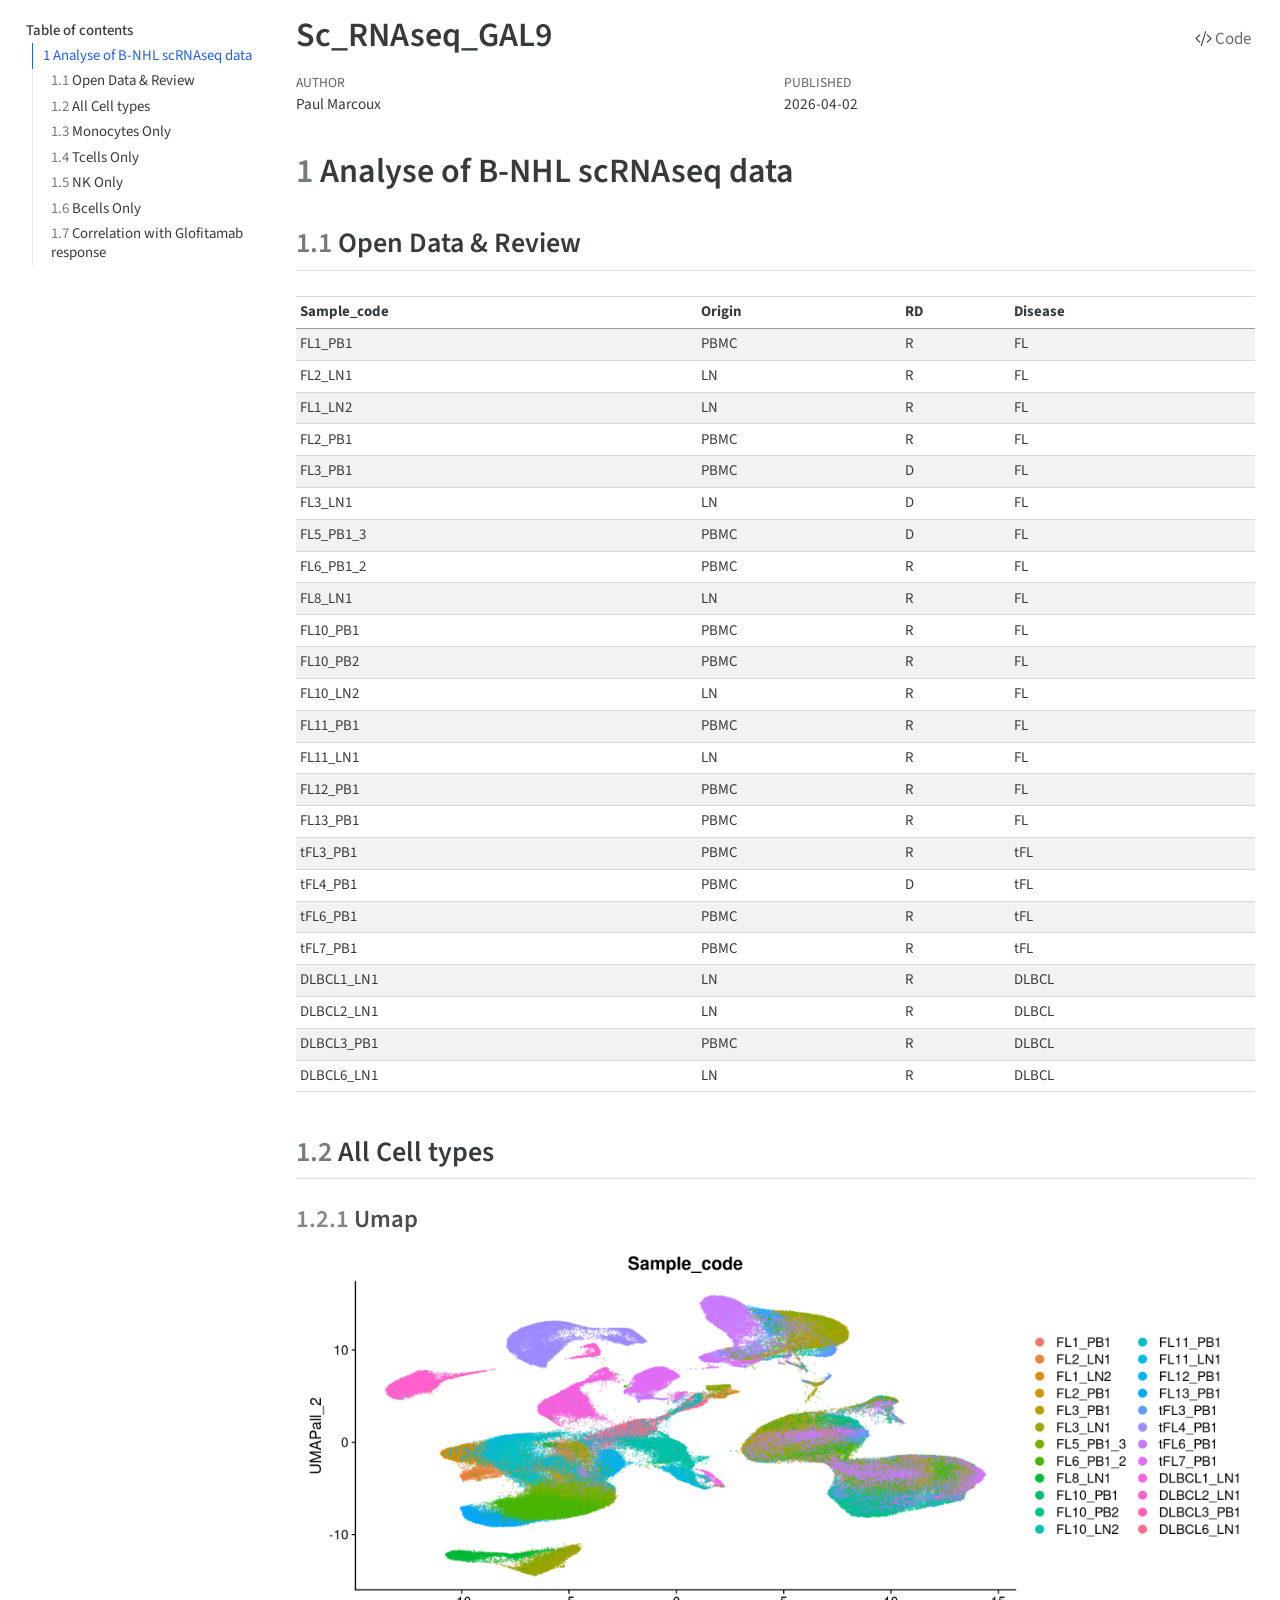
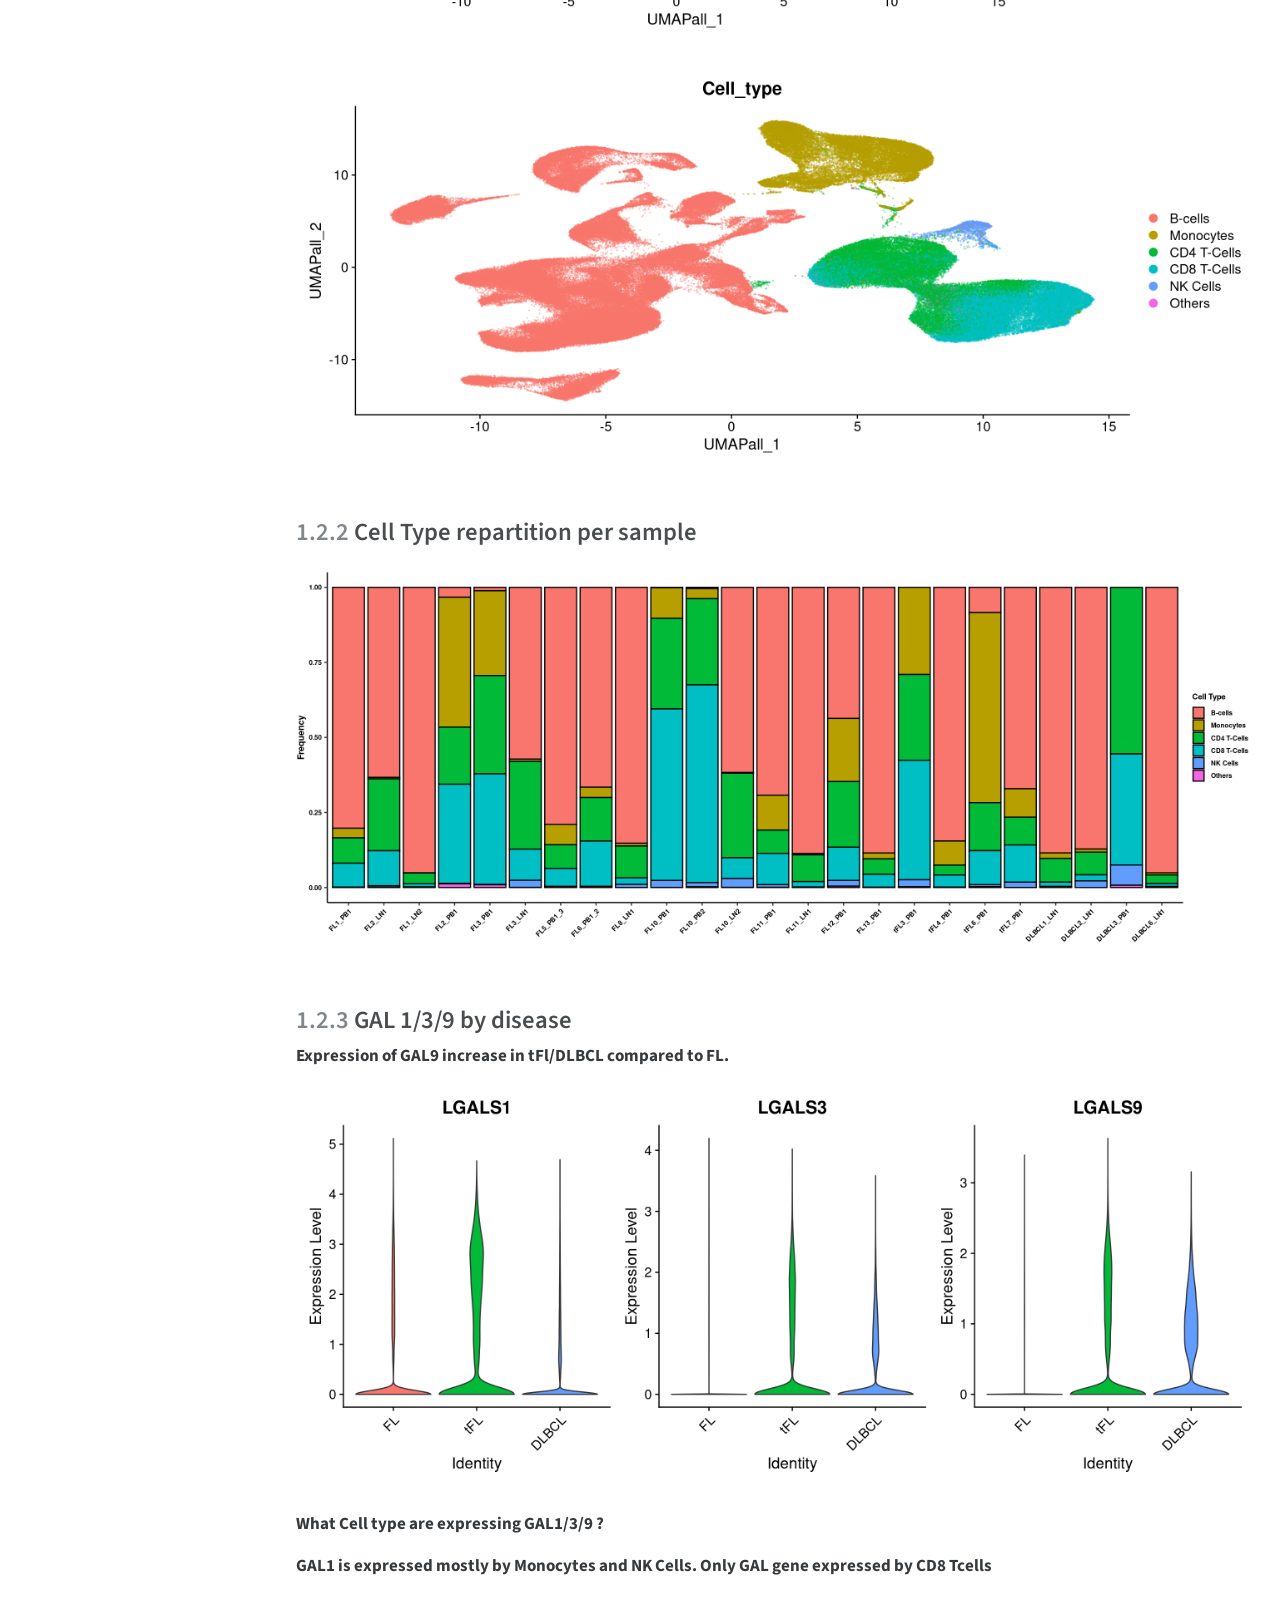
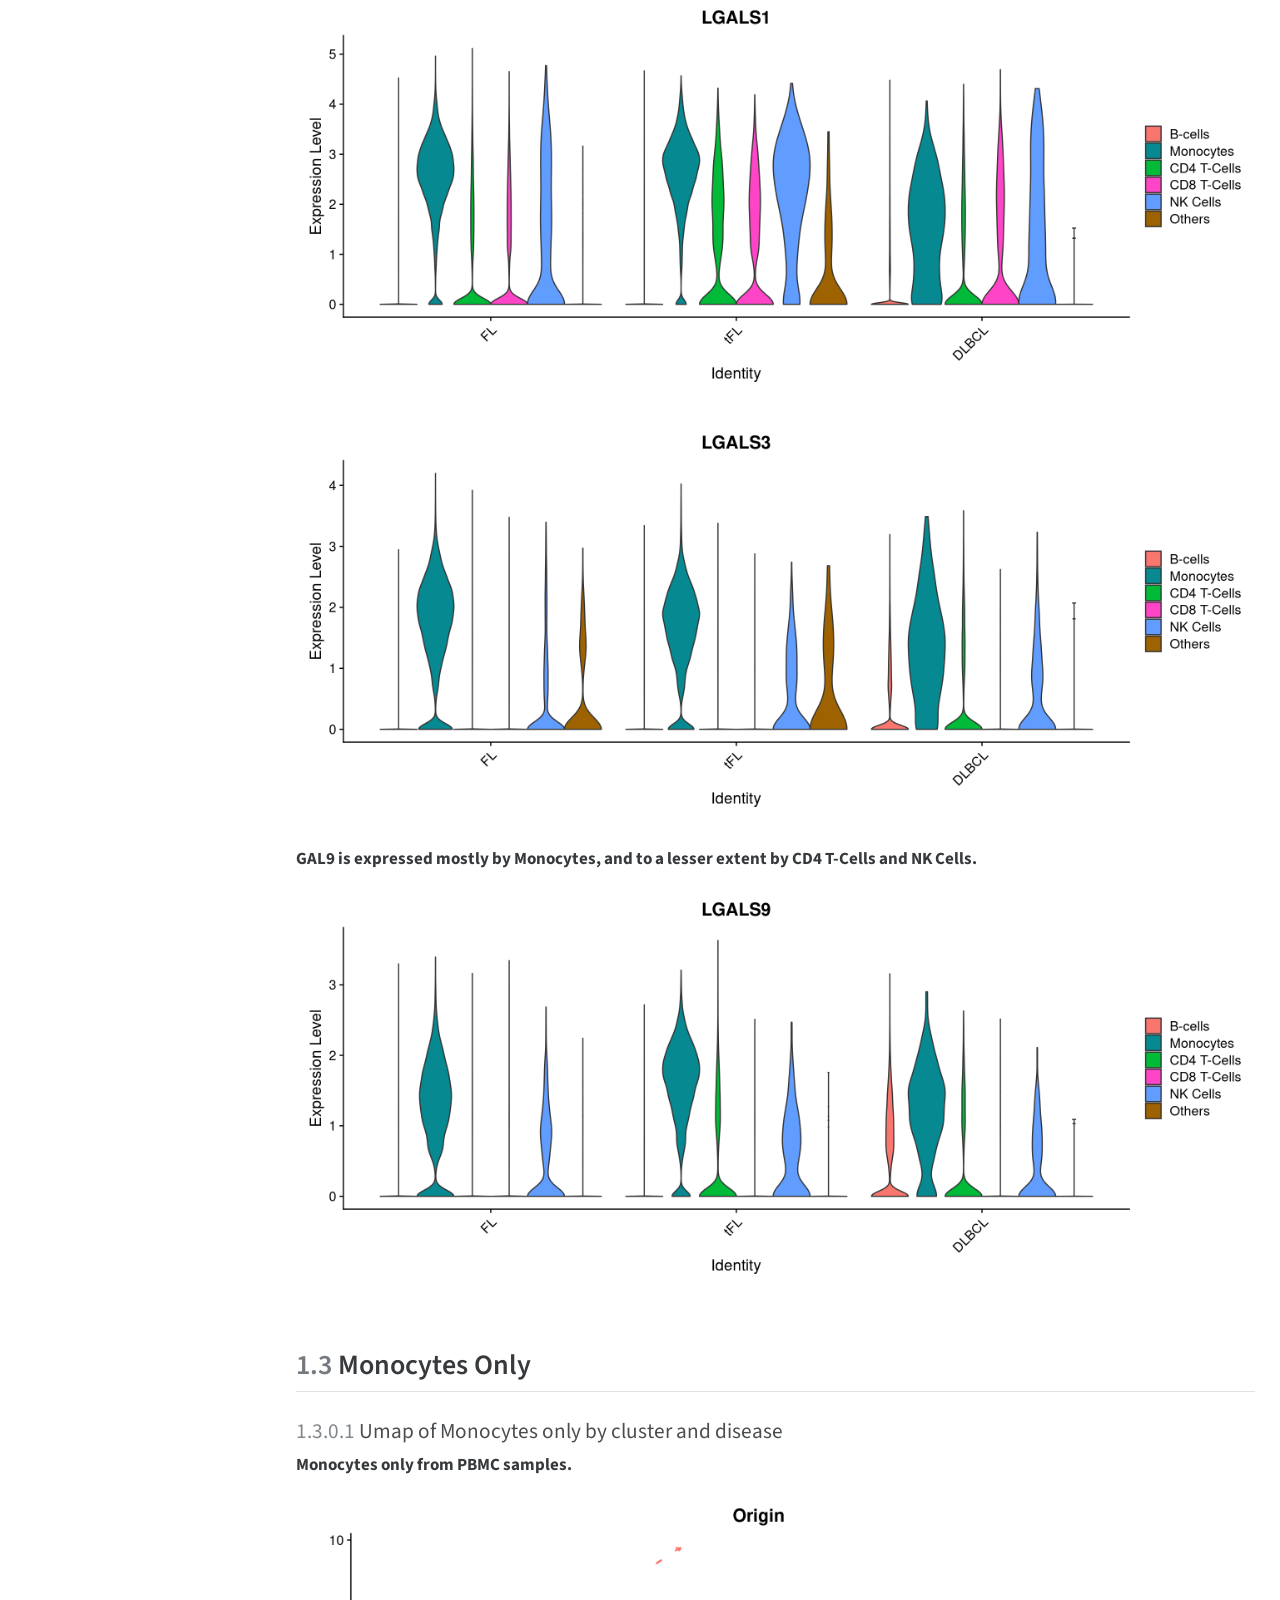
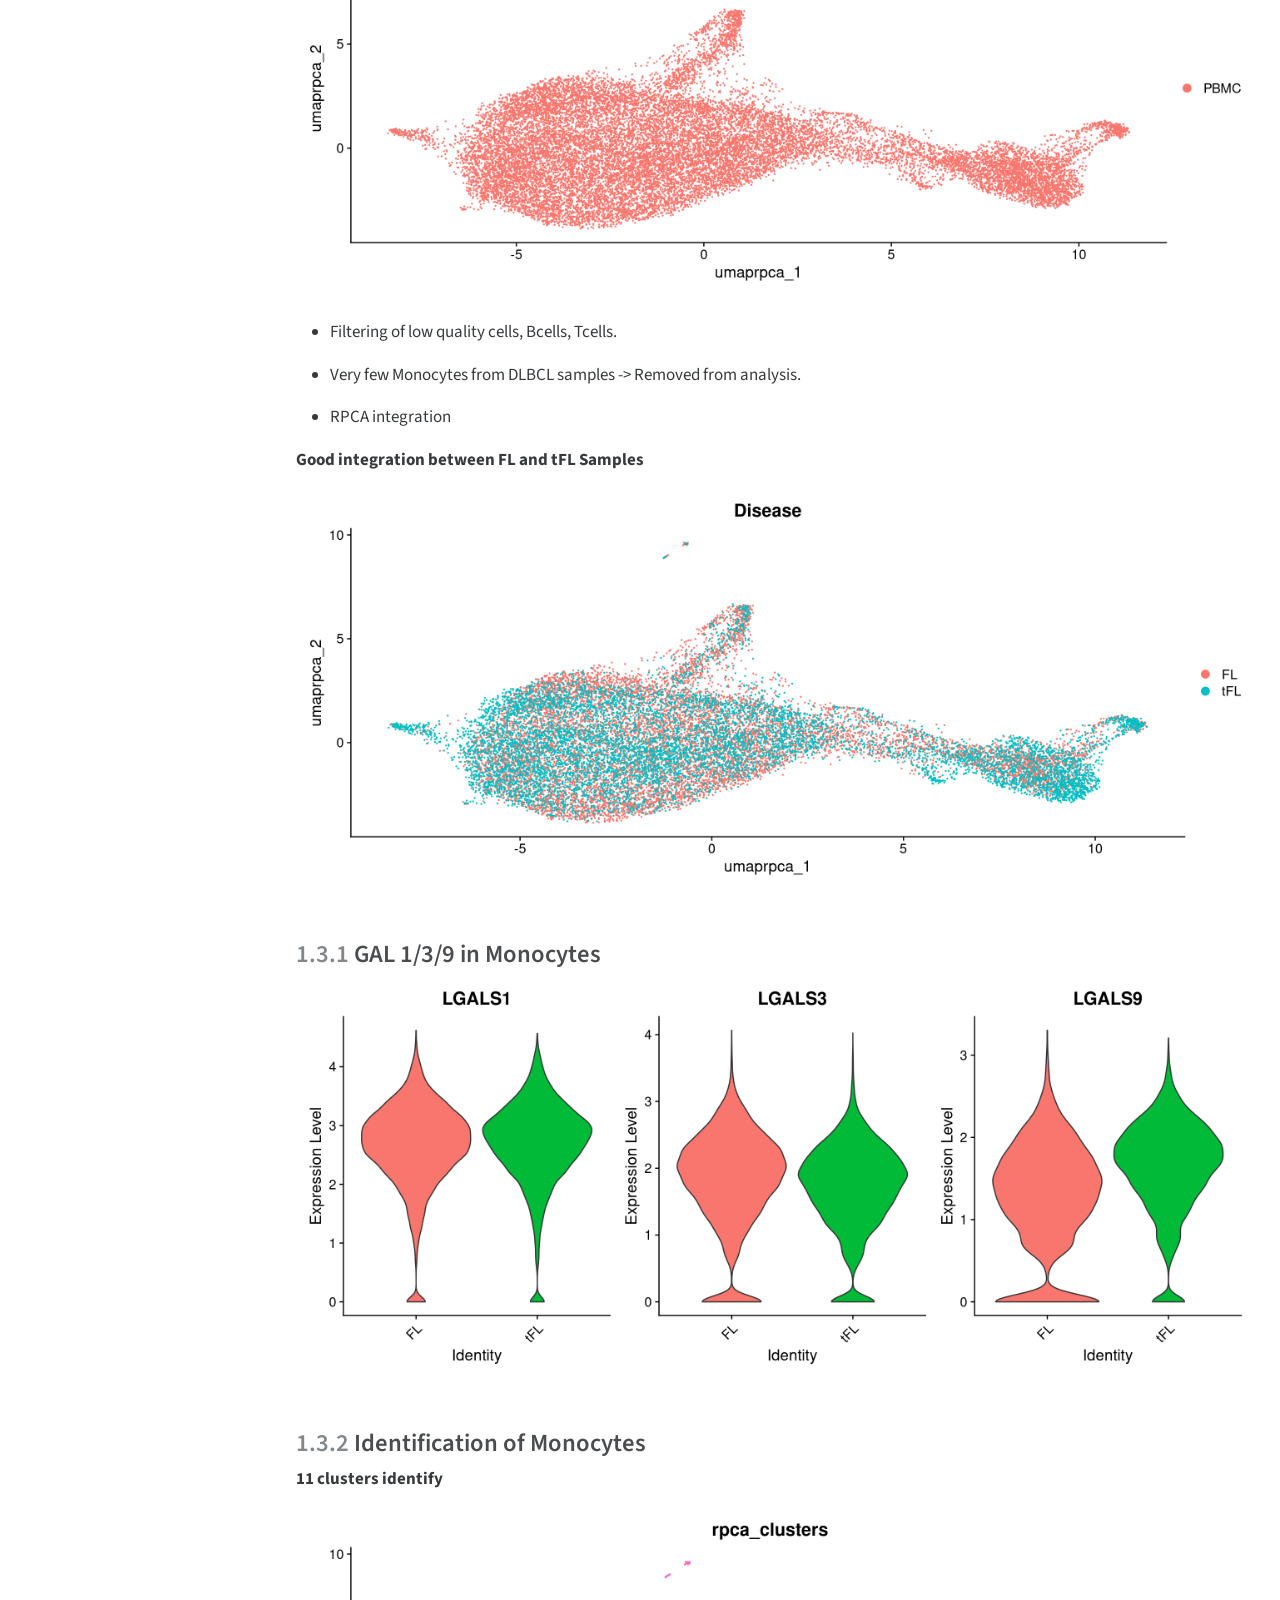
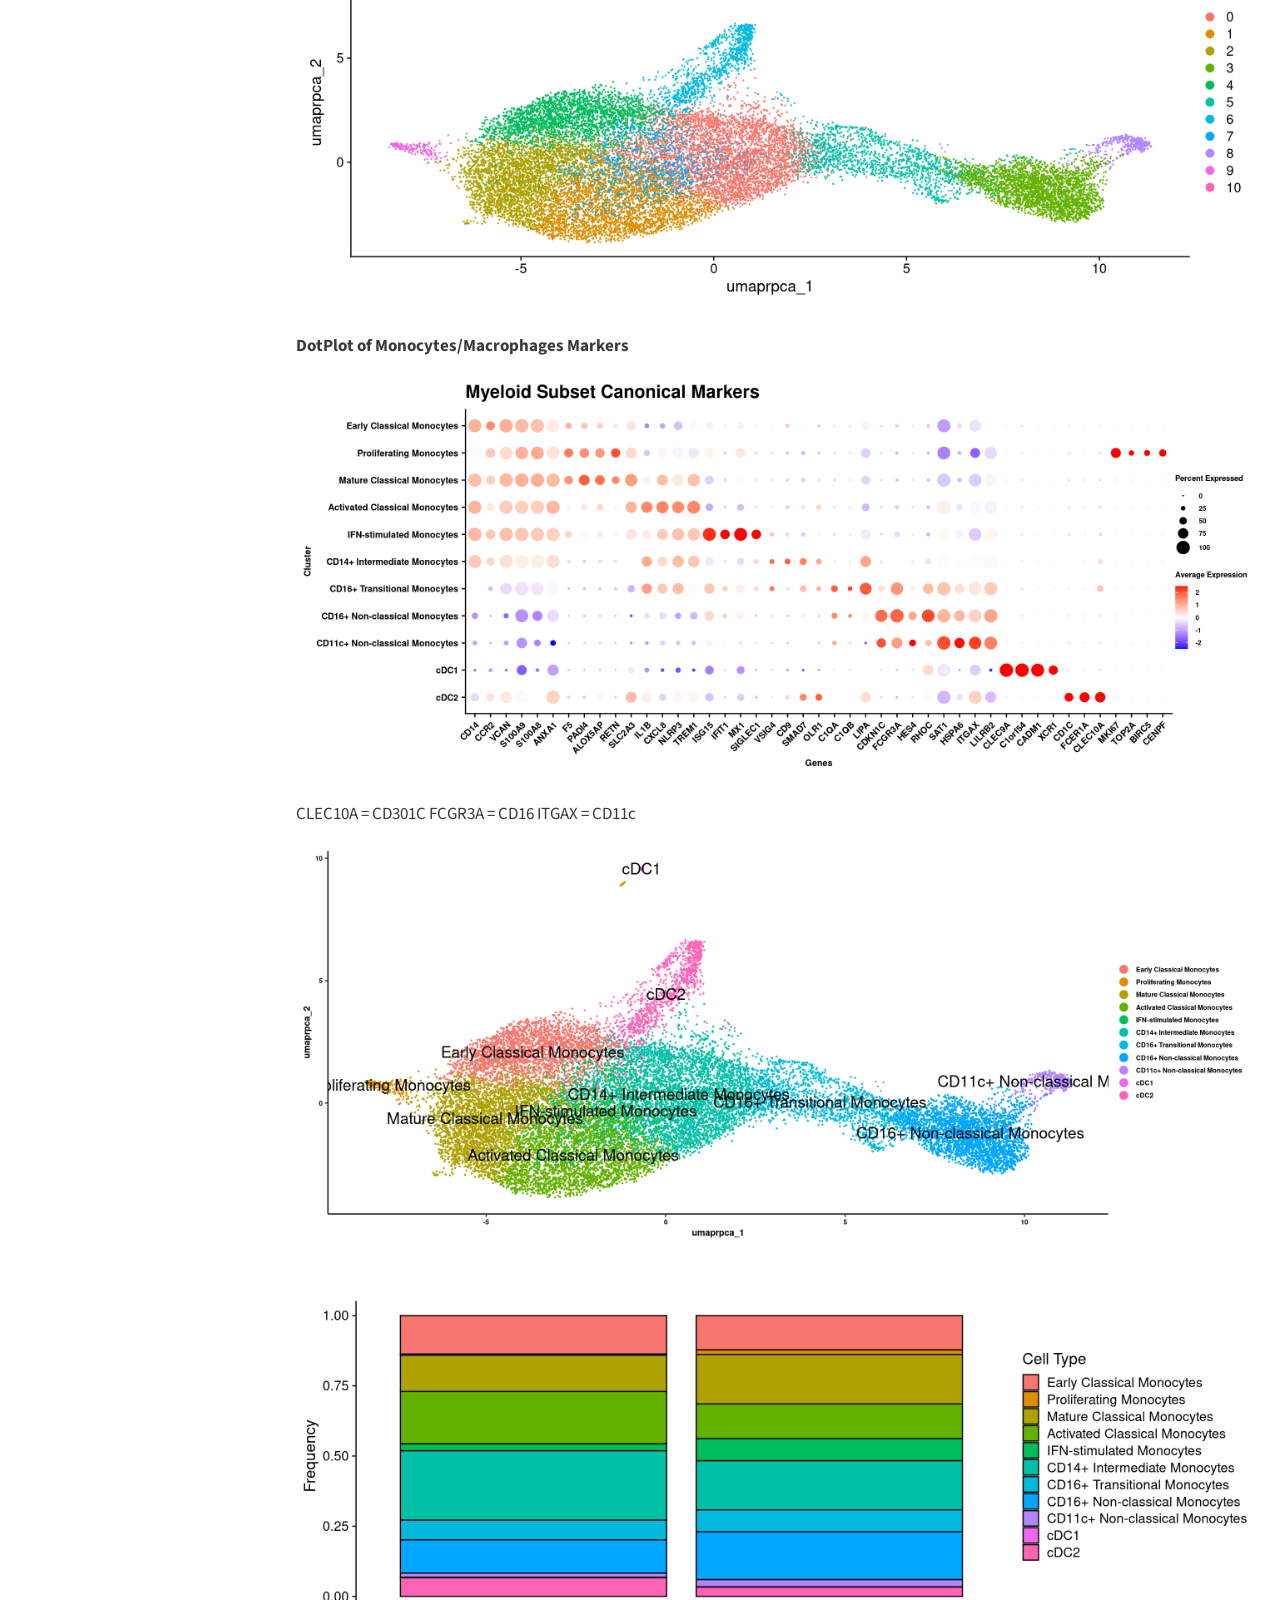
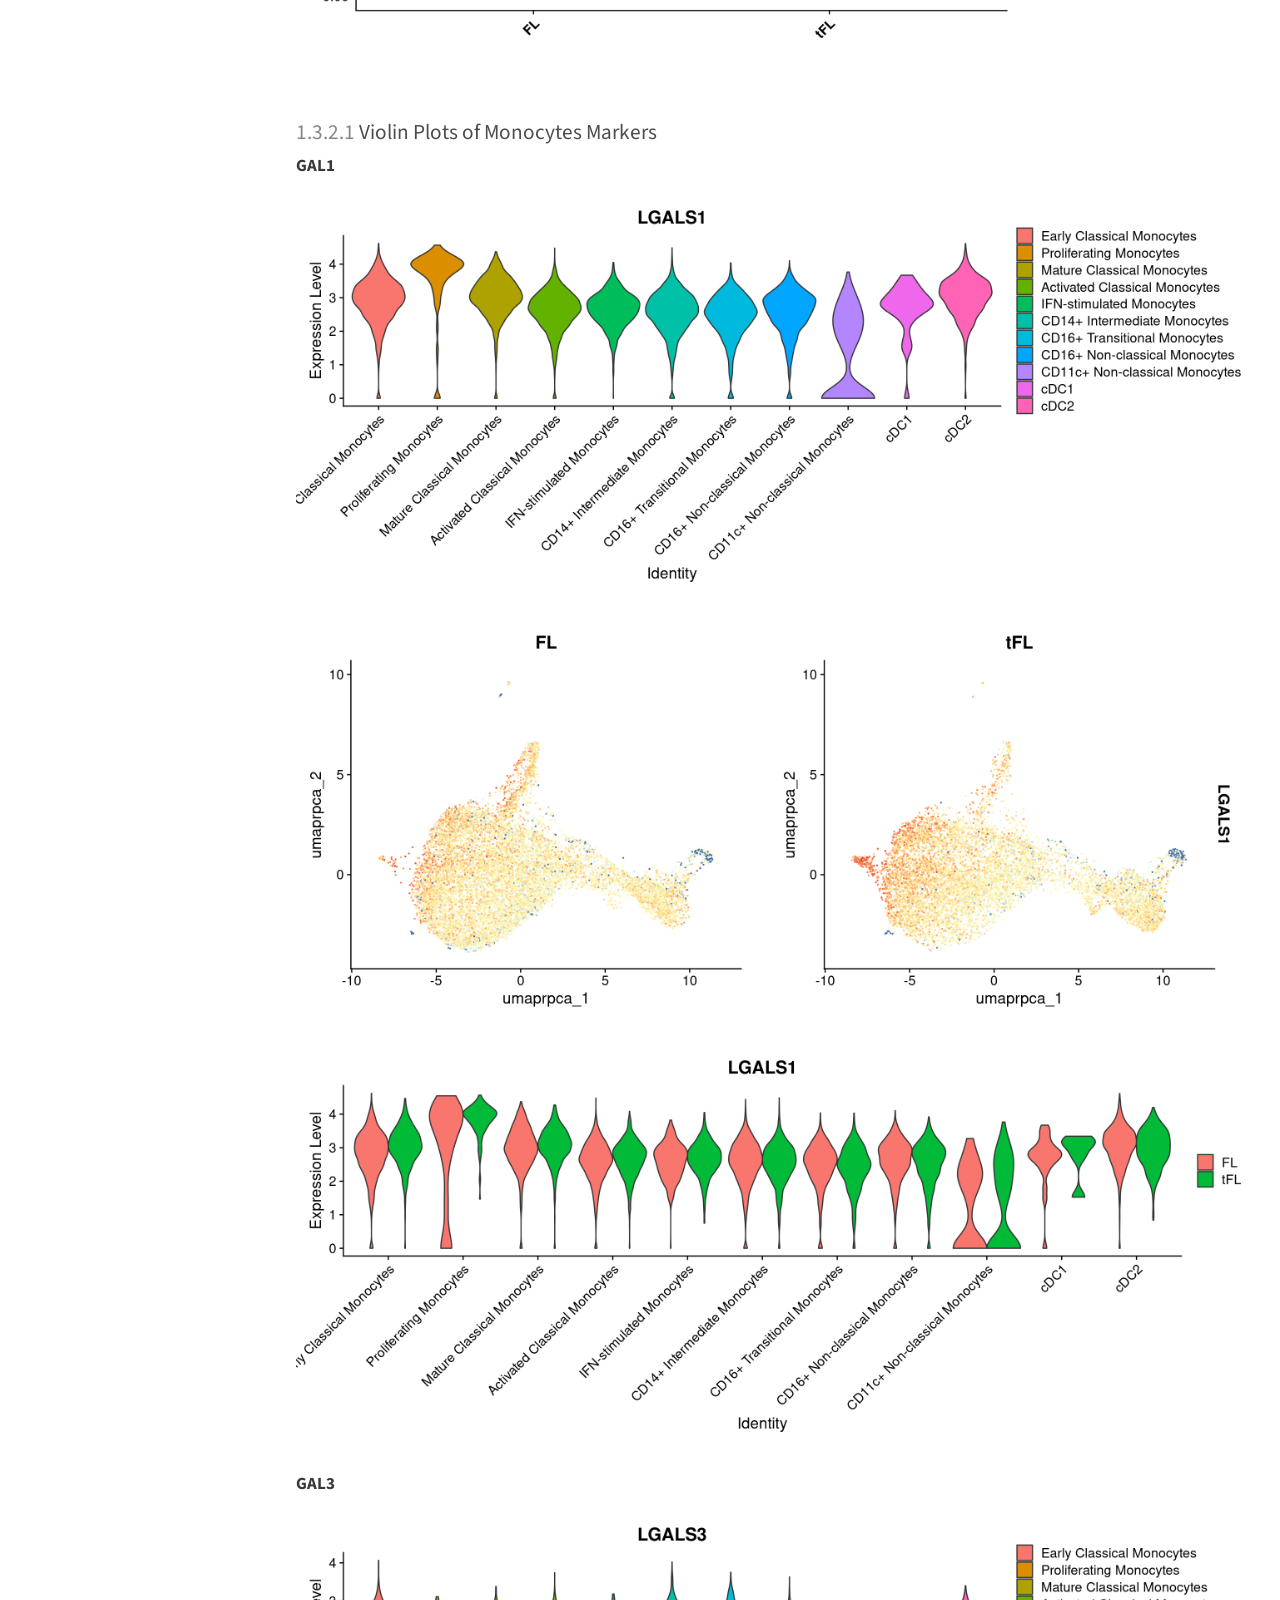
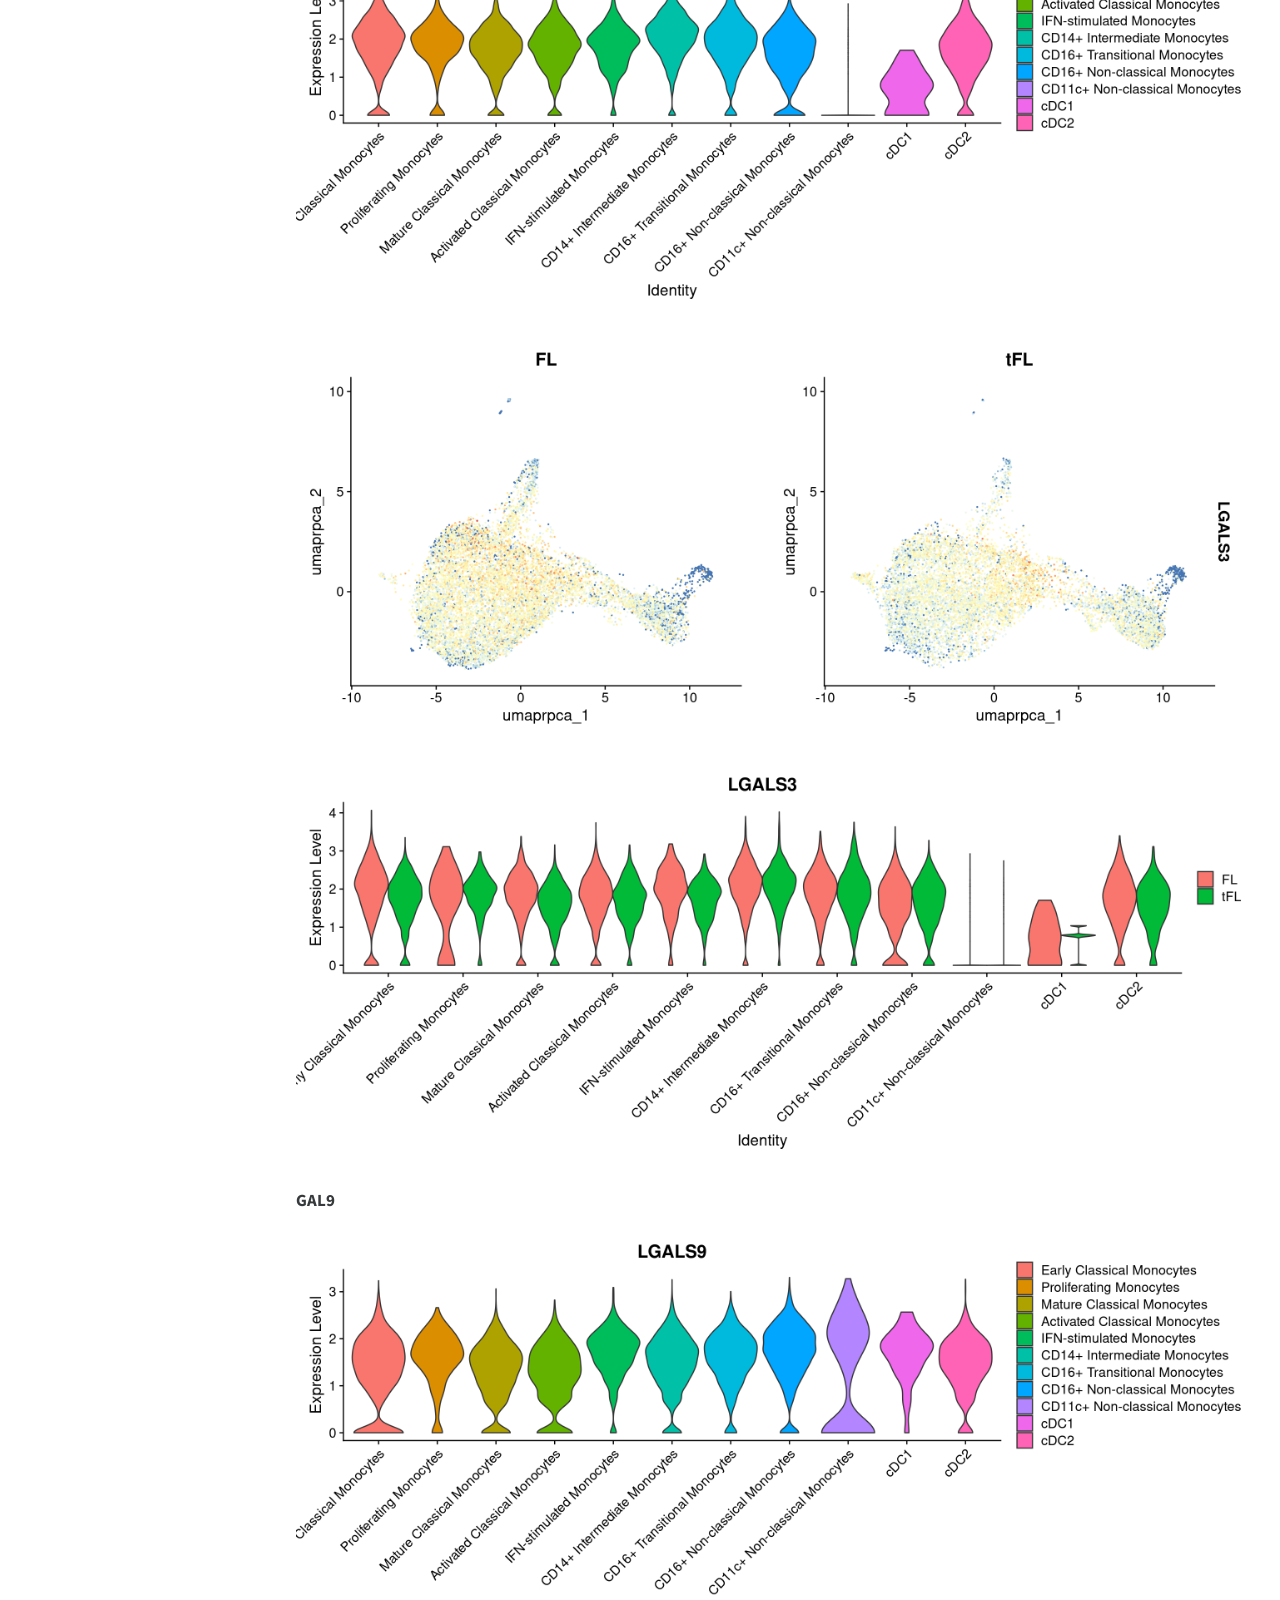
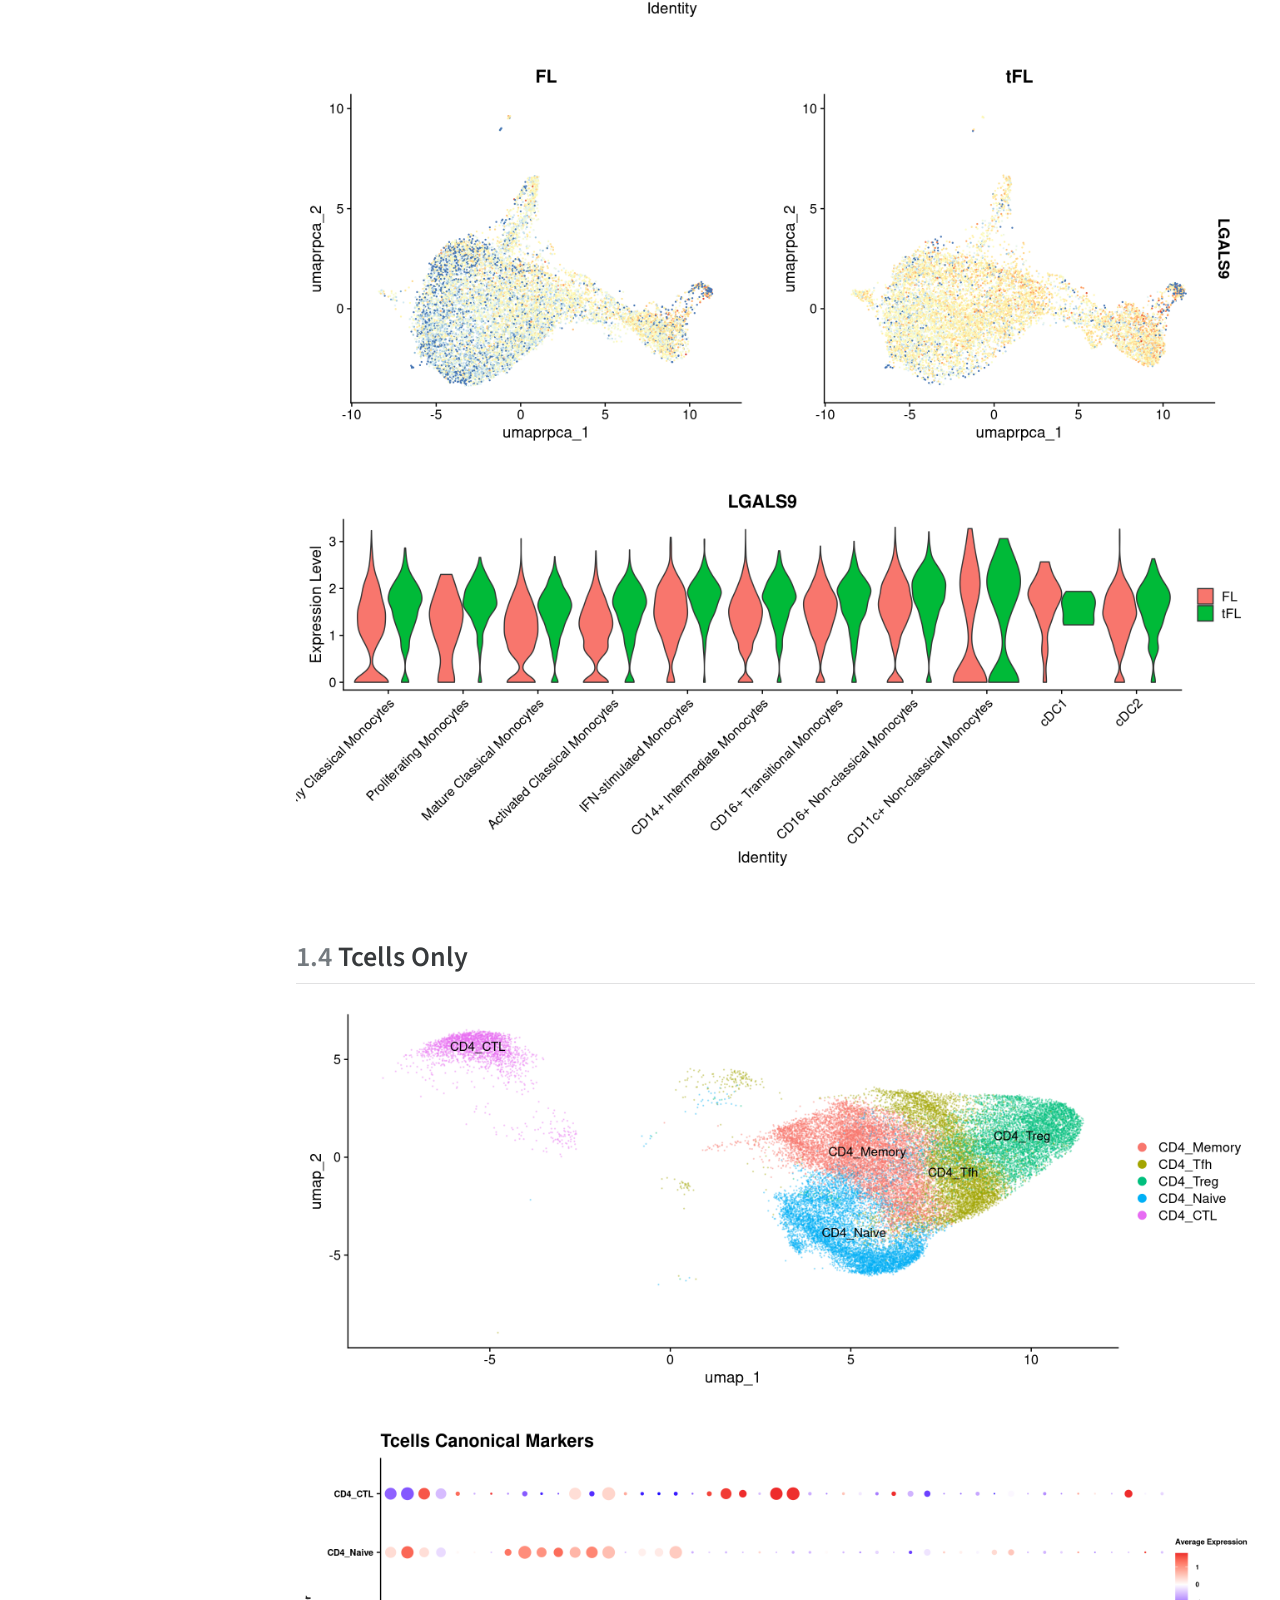
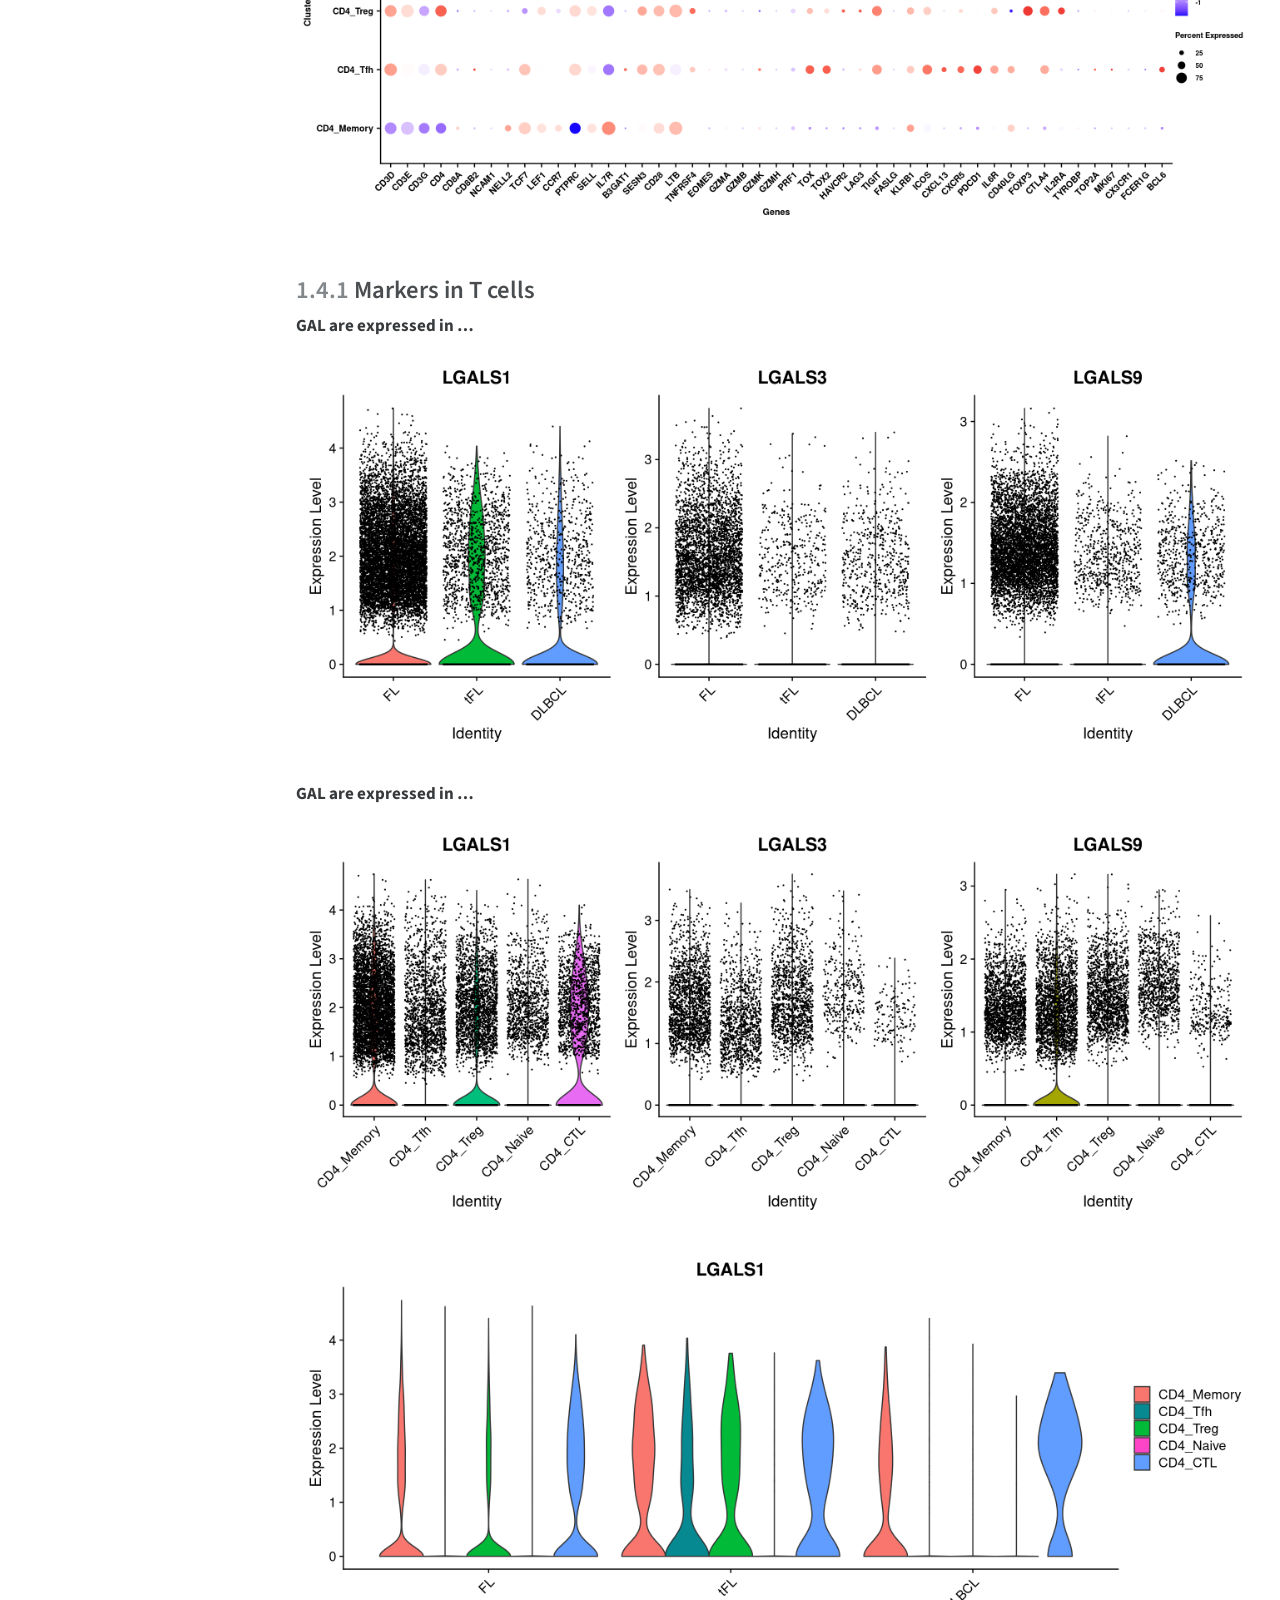
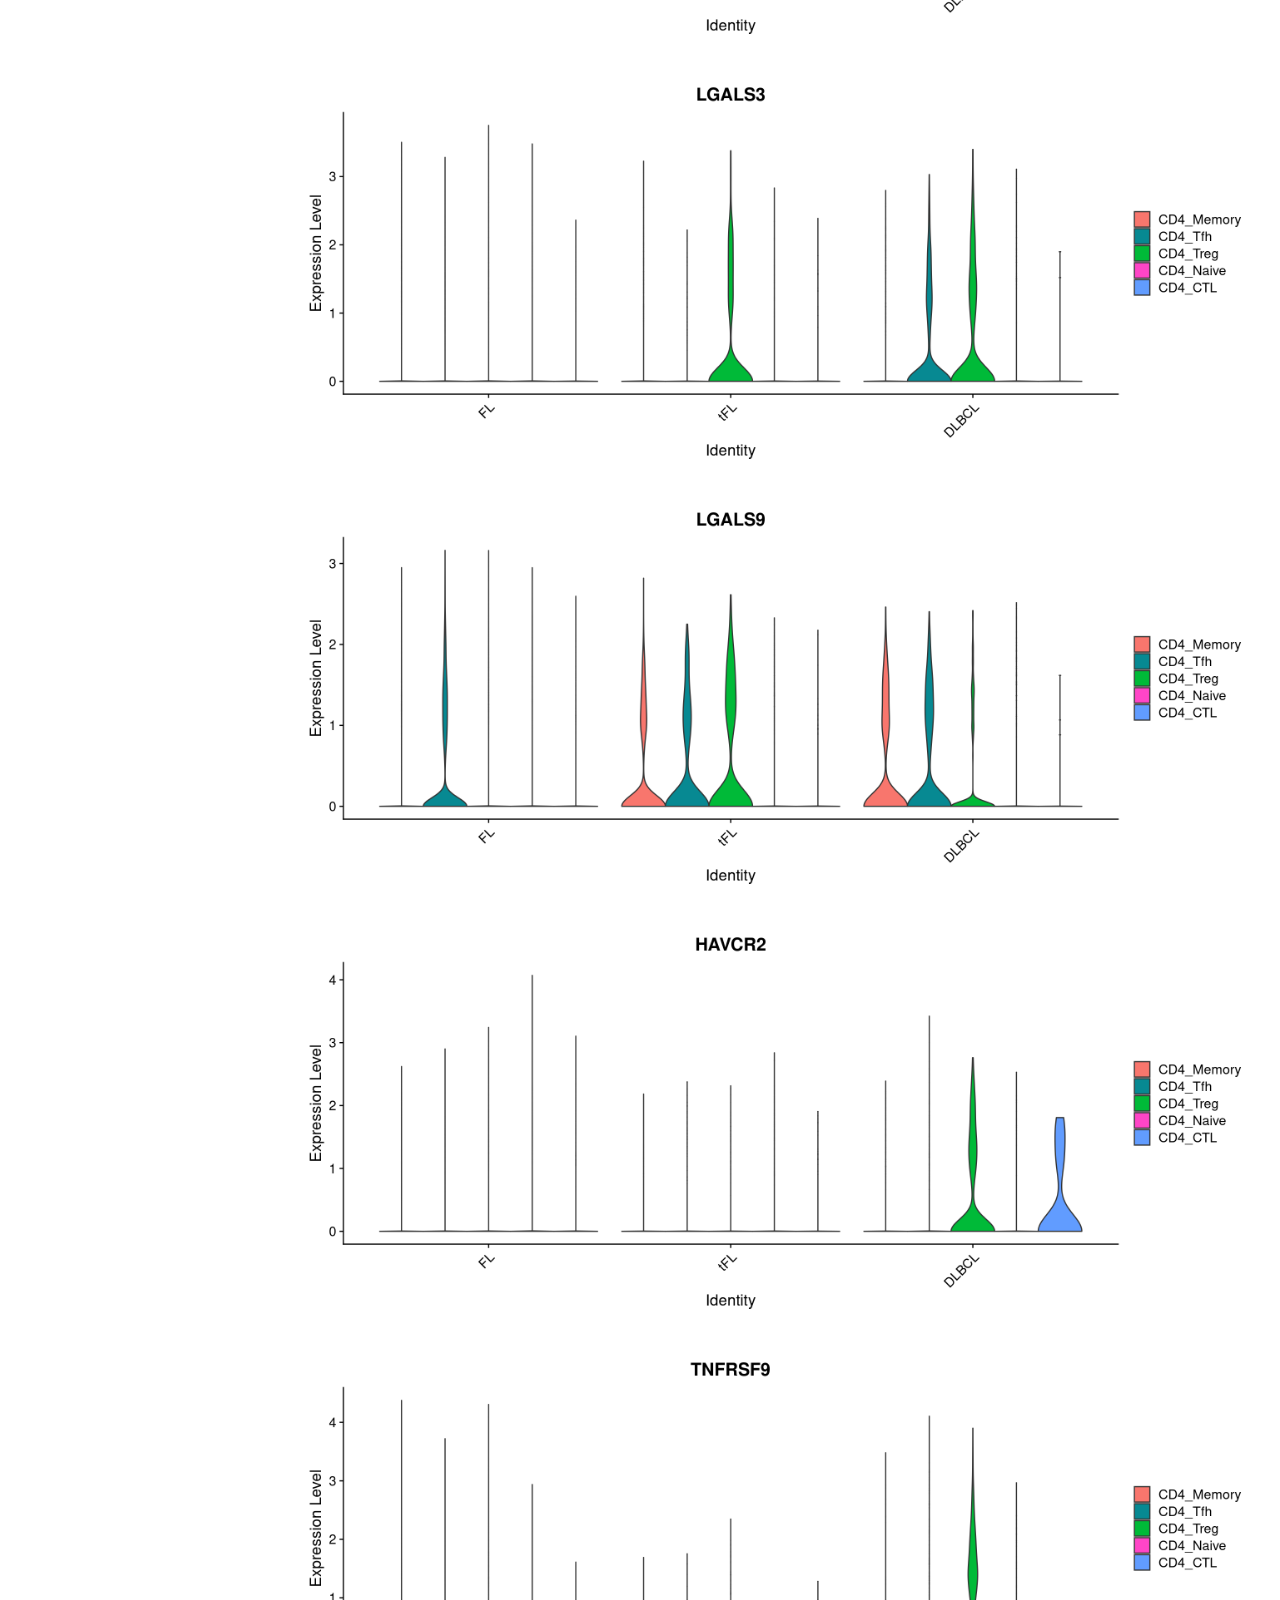
==== commit b0be879e: "Built site for gh-pages" ====
--- a/index.html
+++ b/index.html
@@ -1713,7 +1713,7 @@
 <span id="cb1-415"><a href="#cb1-415" aria-hidden="true" tabindex="-1"></a><span class="fu">VlnPlot</span>(Tcells_TCD4,</span>
 <span id="cb1-416"><a href="#cb1-416" aria-hidden="true" tabindex="-1"></a>        <span class="at">features =</span> <span class="fu">c</span>(<span class="st">"LGALS1"</span>,<span class="st">"LGALS3"</span>,<span class="st">"LGALS9"</span>),</span>
 <span id="cb1-417"><a href="#cb1-417" aria-hidden="true" tabindex="-1"></a>        <span class="at">group.by =</span> <span class="st">"Disease"</span>,</span>
-<span id="cb1-418"><a href="#cb1-418" aria-hidden="true" tabindex="-1"></a>        <span class="at">pt.size =</span> <span class="dv">0</span>,</span>
+<span id="cb1-418"><a href="#cb1-418" aria-hidden="true" tabindex="-1"></a>        <span class="at">pt.size =</span> <span class="fl">0.1</span>,</span>
 <span id="cb1-419"><a href="#cb1-419" aria-hidden="true" tabindex="-1"></a>        <span class="at">raster =</span> <span class="cn">FALSE</span>)</span>
 <span id="cb1-420"><a href="#cb1-420" aria-hidden="true" tabindex="-1"></a><span class="in">```</span></span>
 <span id="cb1-421"><a href="#cb1-421" aria-hidden="true" tabindex="-1"></a>**GAL are expressed in ...**</span>
@@ -1721,7 +1721,7 @@
 <span id="cb1-425"><a href="#cb1-425" aria-hidden="true" tabindex="-1"></a><span class="fu">VlnPlot</span>(Tcells_TCD4,</span>
 <span id="cb1-426"><a href="#cb1-426" aria-hidden="true" tabindex="-1"></a>        <span class="at">features =</span> <span class="fu">c</span>(<span class="st">"LGALS1"</span>,<span class="st">"LGALS3"</span>,<span class="st">"LGALS9"</span>),</span>
 <span id="cb1-427"><a href="#cb1-427" aria-hidden="true" tabindex="-1"></a>        <span class="at">group.by =</span> <span class="st">"T_clusters"</span>,</span>
-<span id="cb1-428"><a href="#cb1-428" aria-hidden="true" tabindex="-1"></a>        <span class="at">pt.size =</span> <span class="dv">0</span>,</span>
+<span id="cb1-428"><a href="#cb1-428" aria-hidden="true" tabindex="-1"></a>        <span class="at">pt.size =</span> <span class="fl">0.1</span>,</span>
 <span id="cb1-429"><a href="#cb1-429" aria-hidden="true" tabindex="-1"></a>        <span class="at">raster =</span> <span class="cn">FALSE</span>)</span>
 <span id="cb1-430"><a href="#cb1-430" aria-hidden="true" tabindex="-1"></a><span class="in">```</span></span>
 <span id="cb1-431"><a href="#cb1-431" aria-hidden="true" tabindex="-1"></a></span>
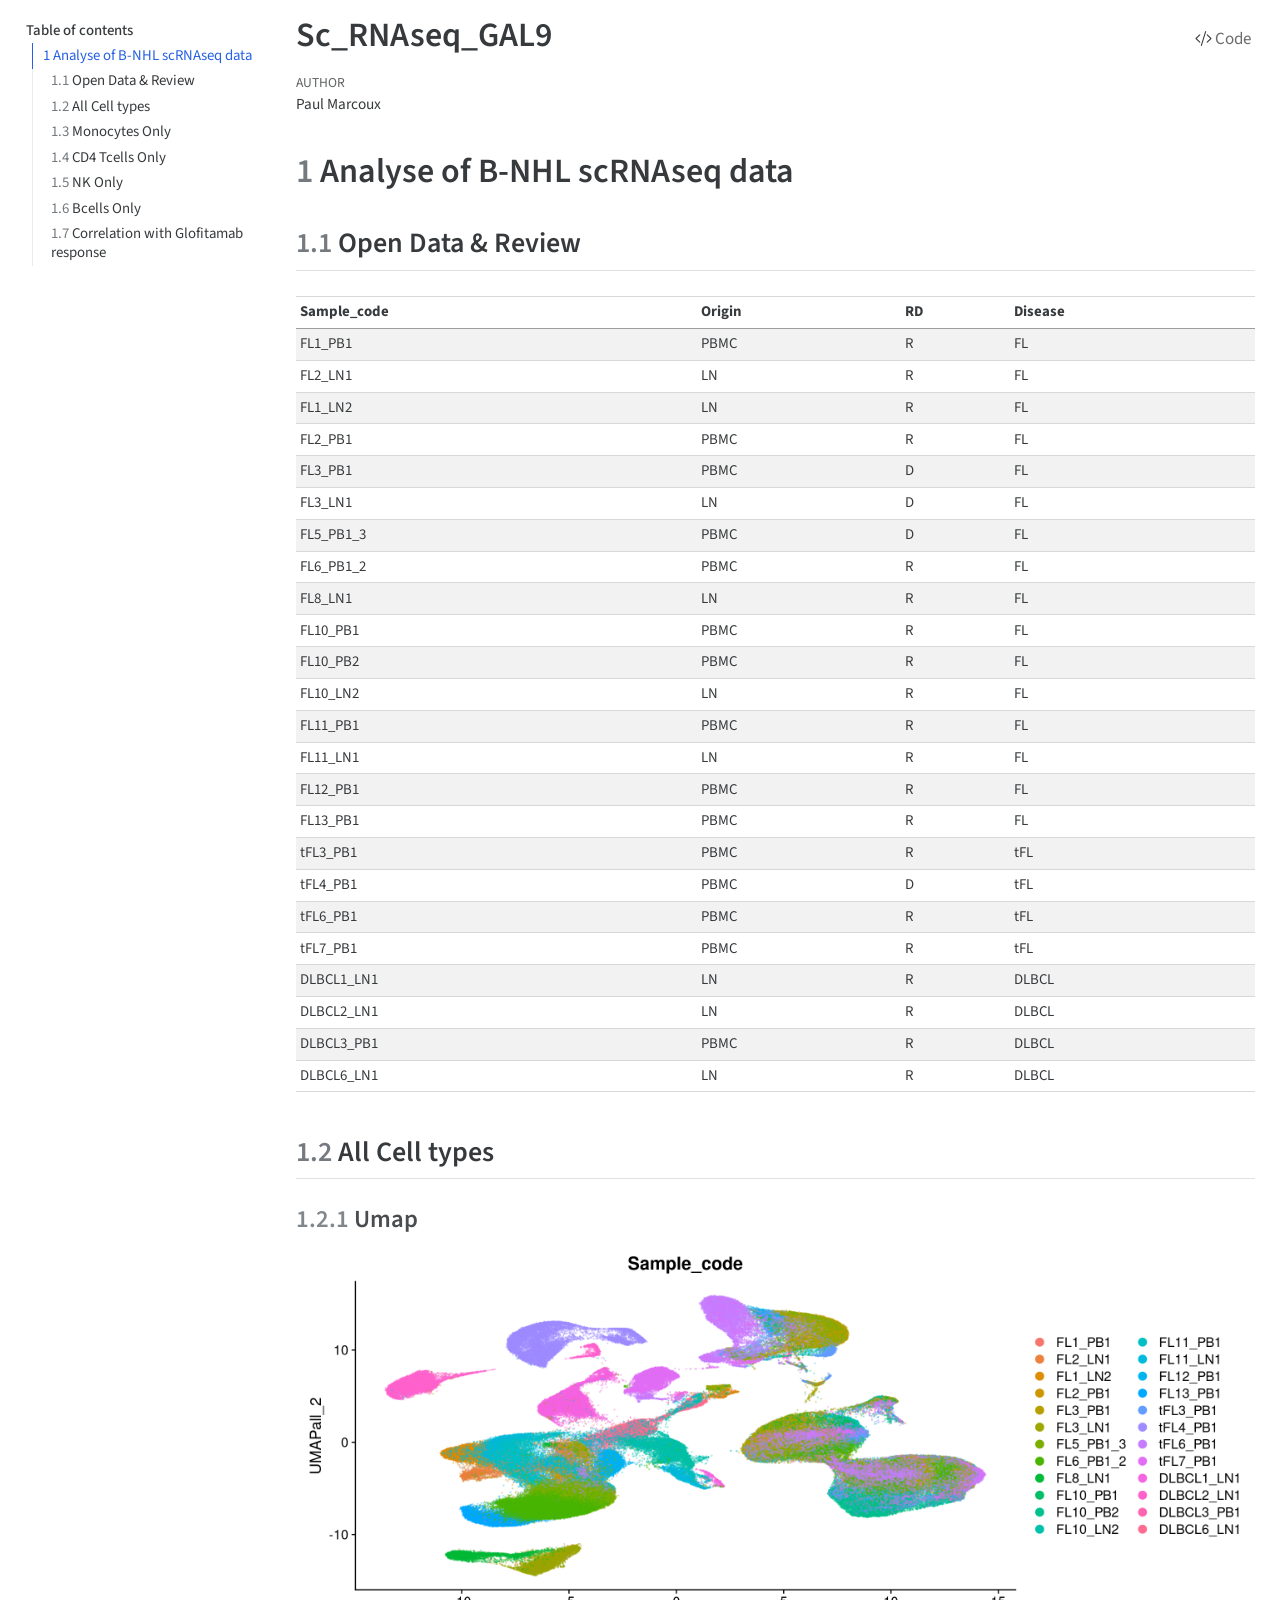
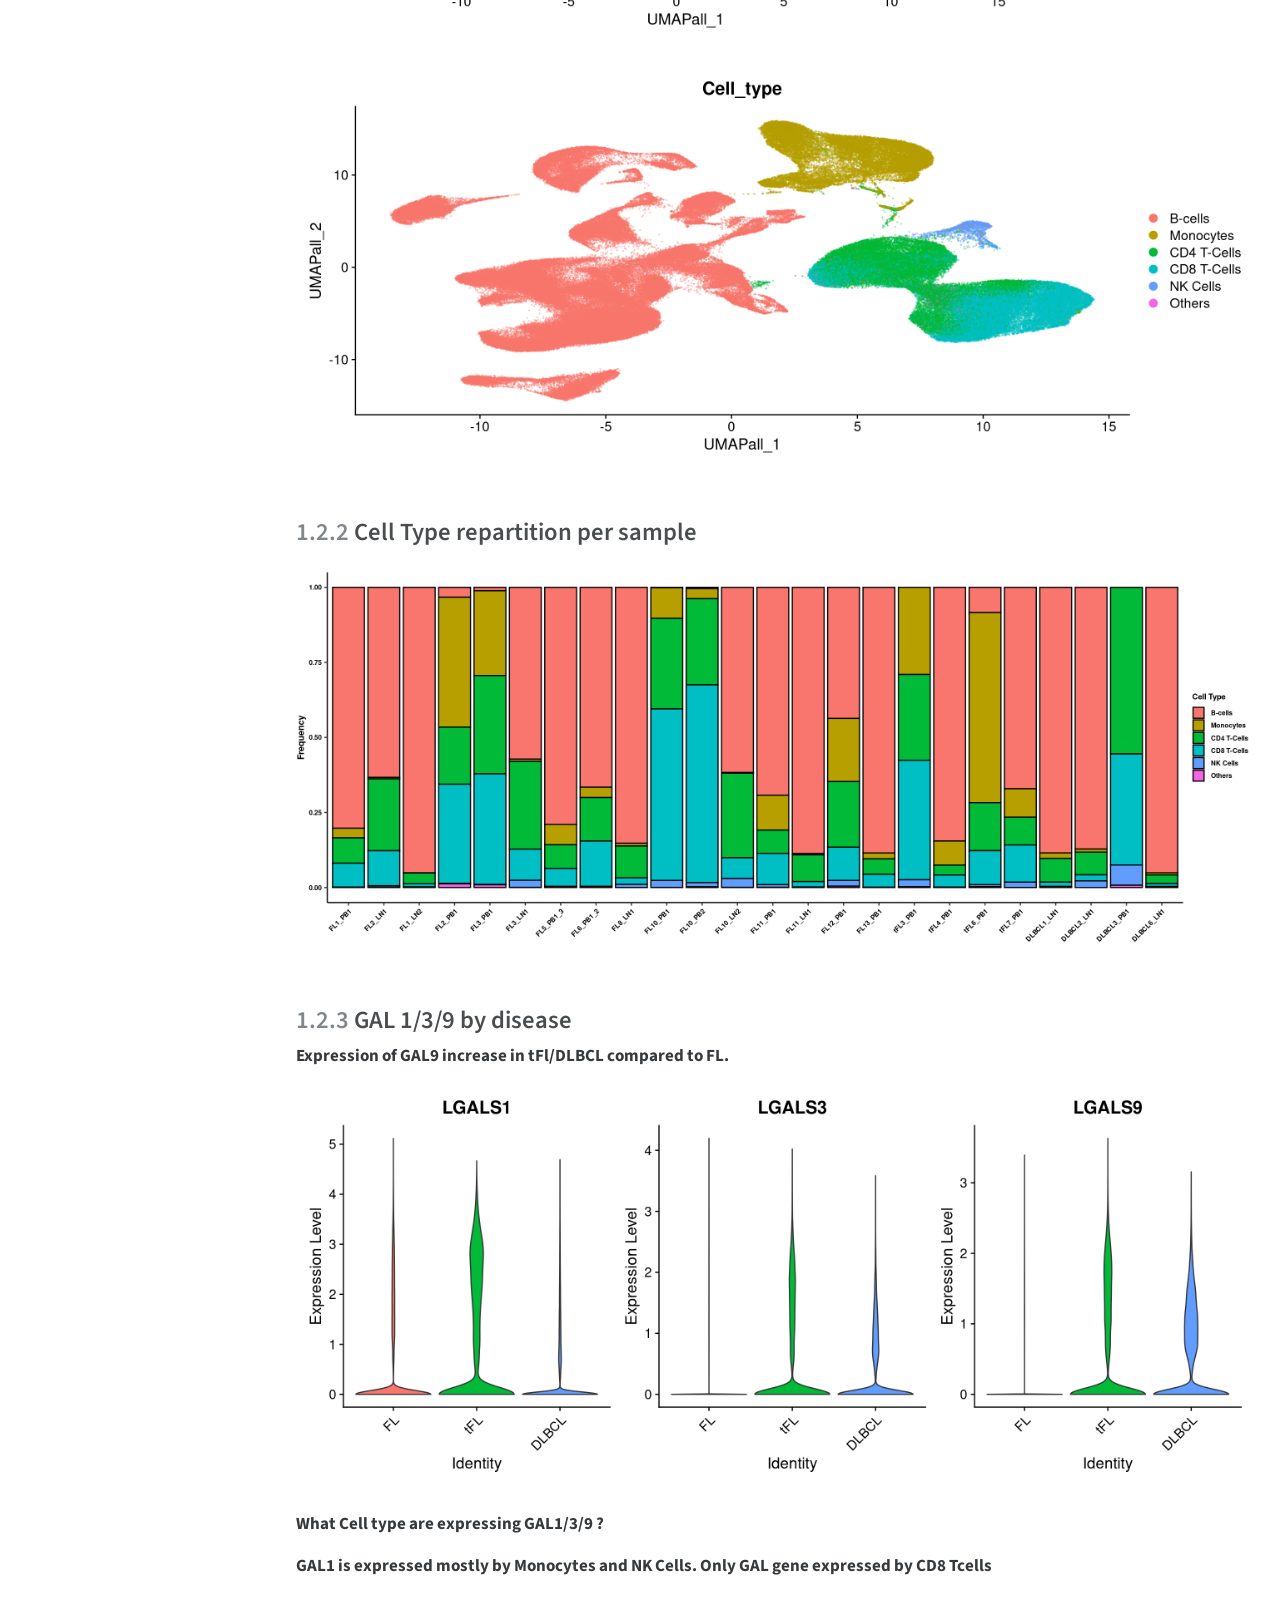
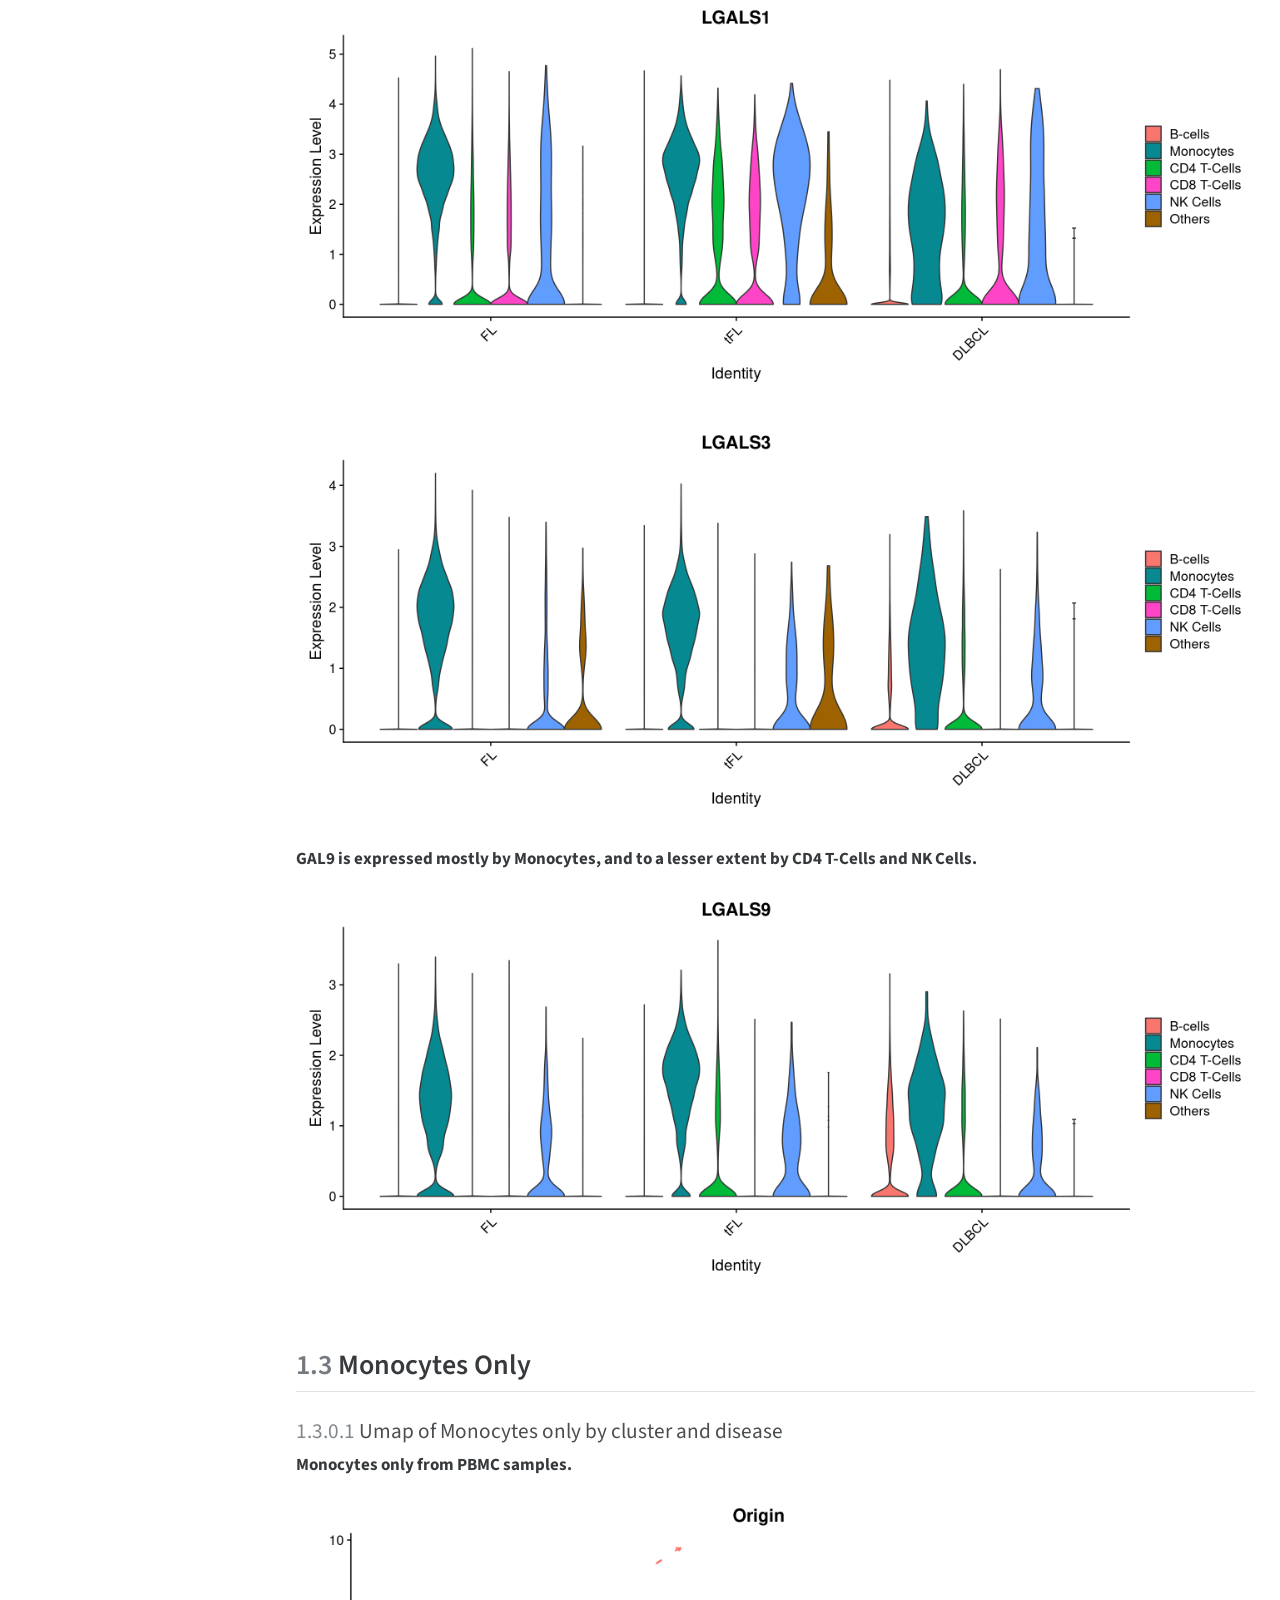
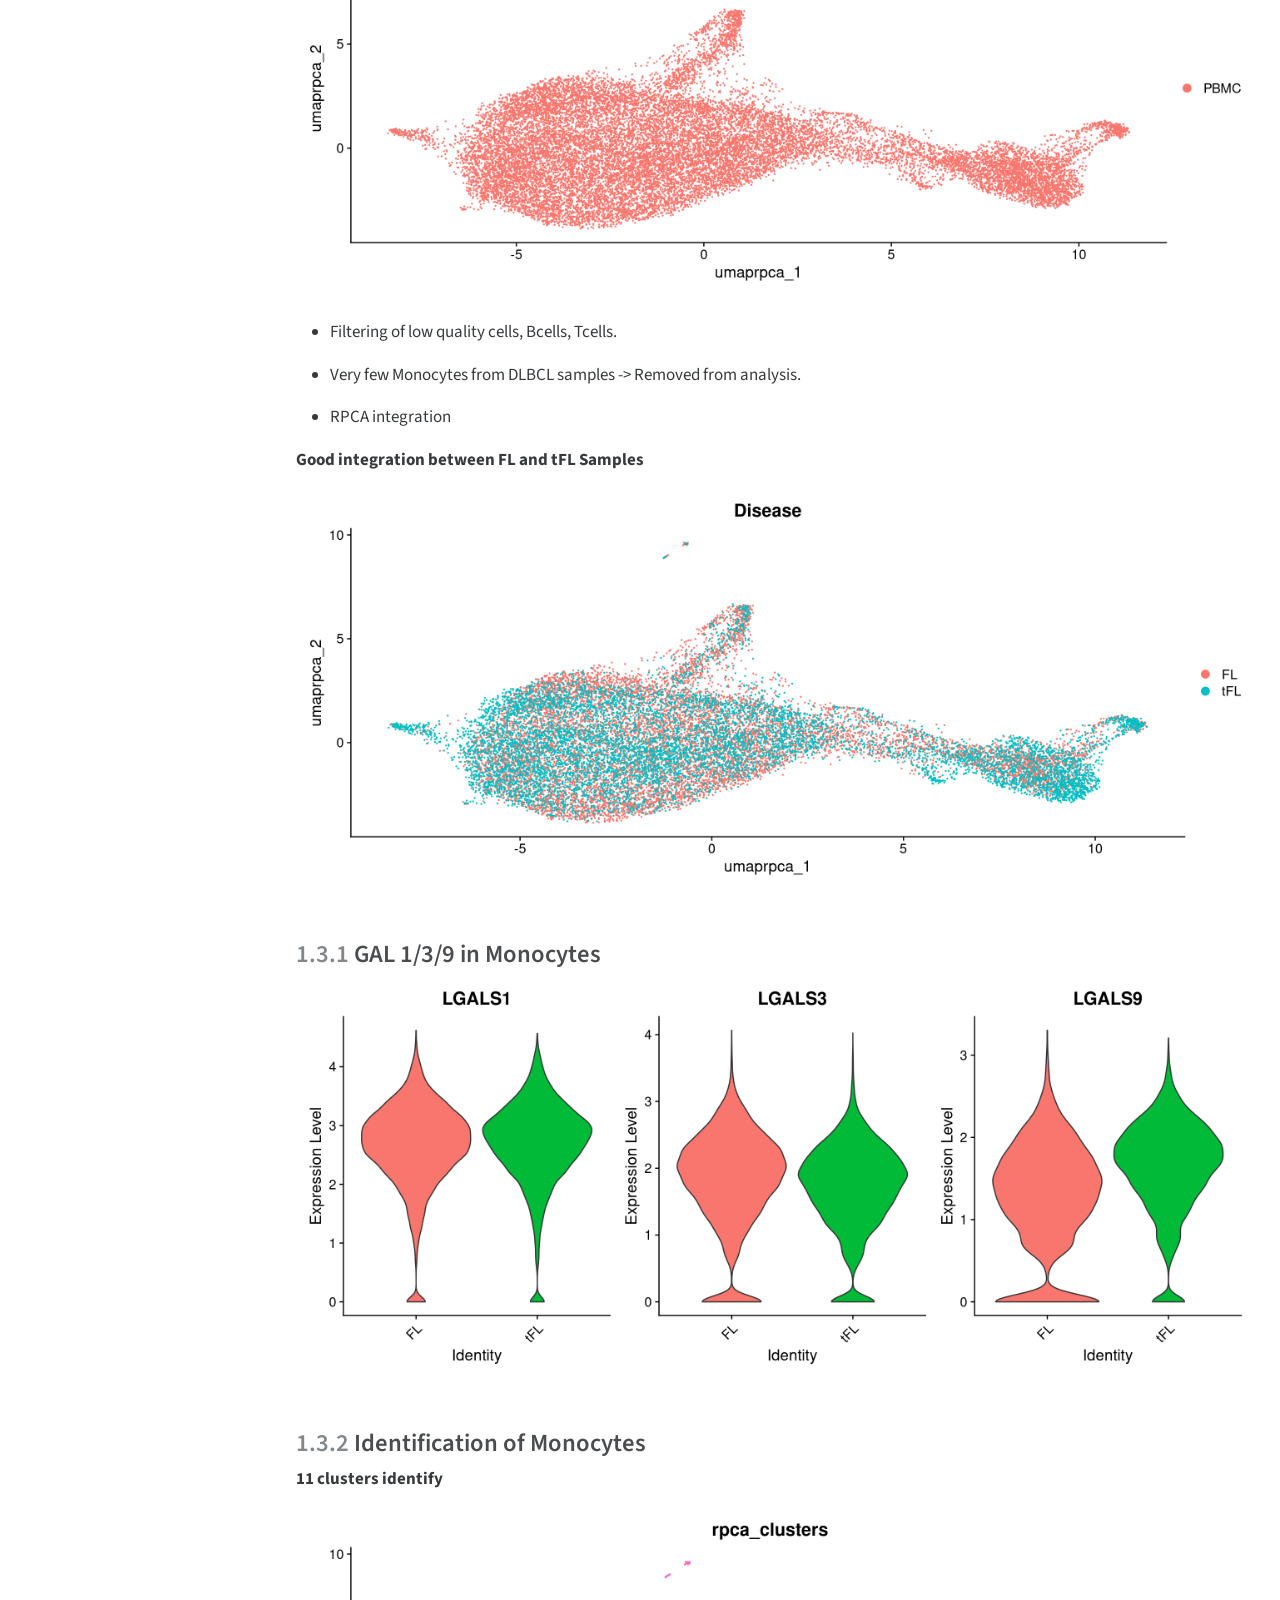
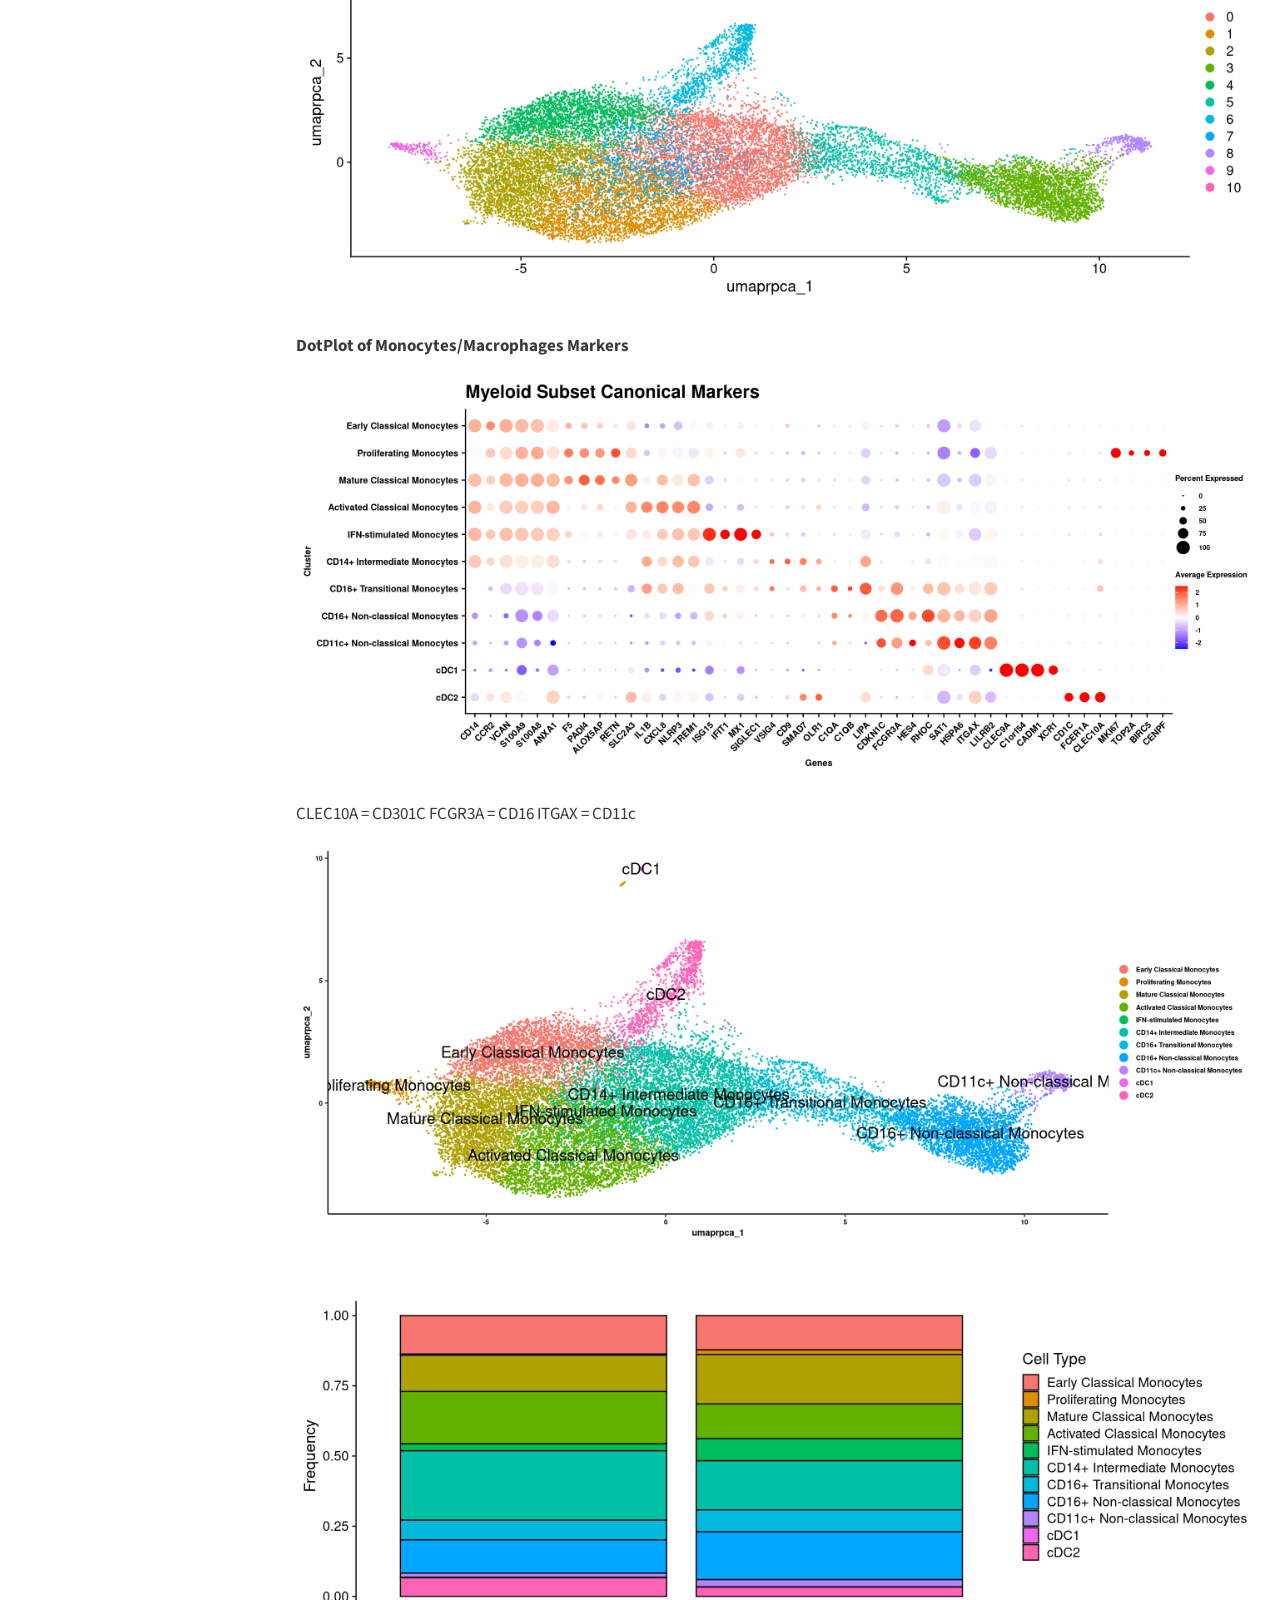
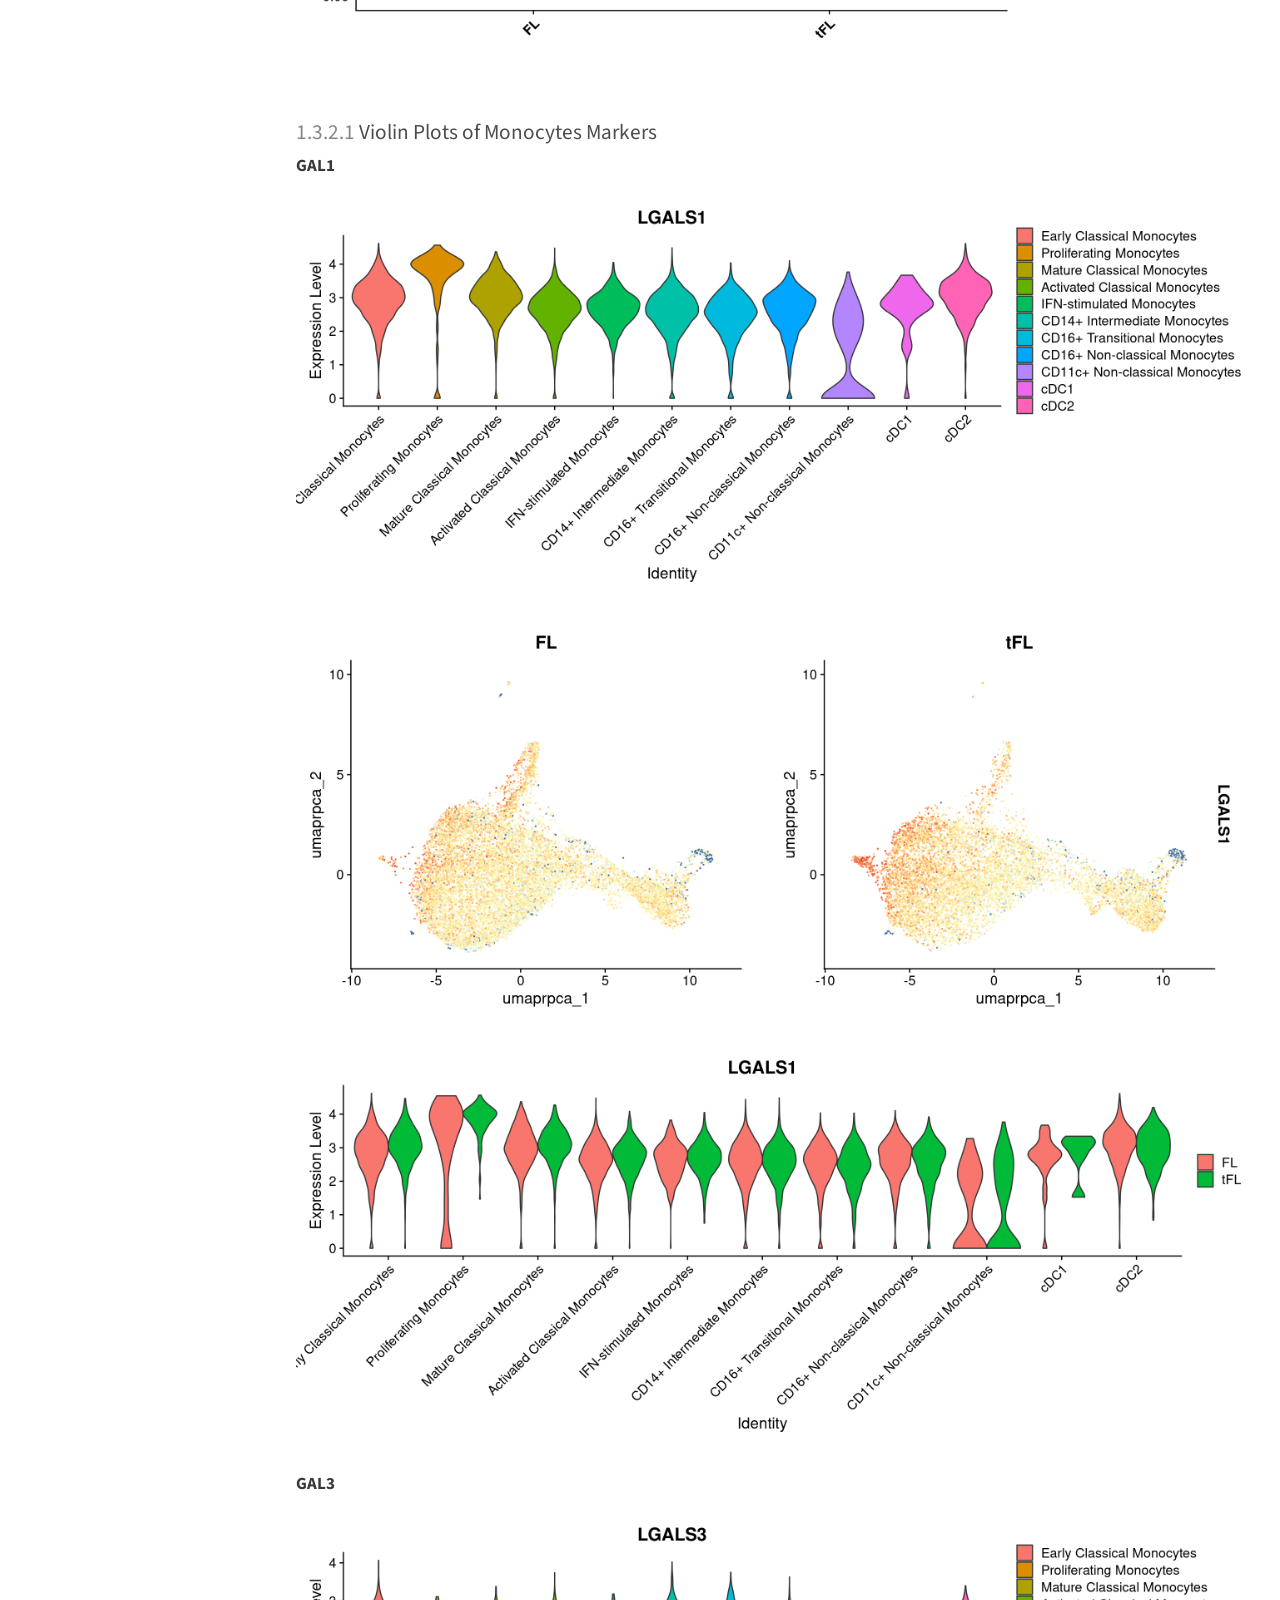
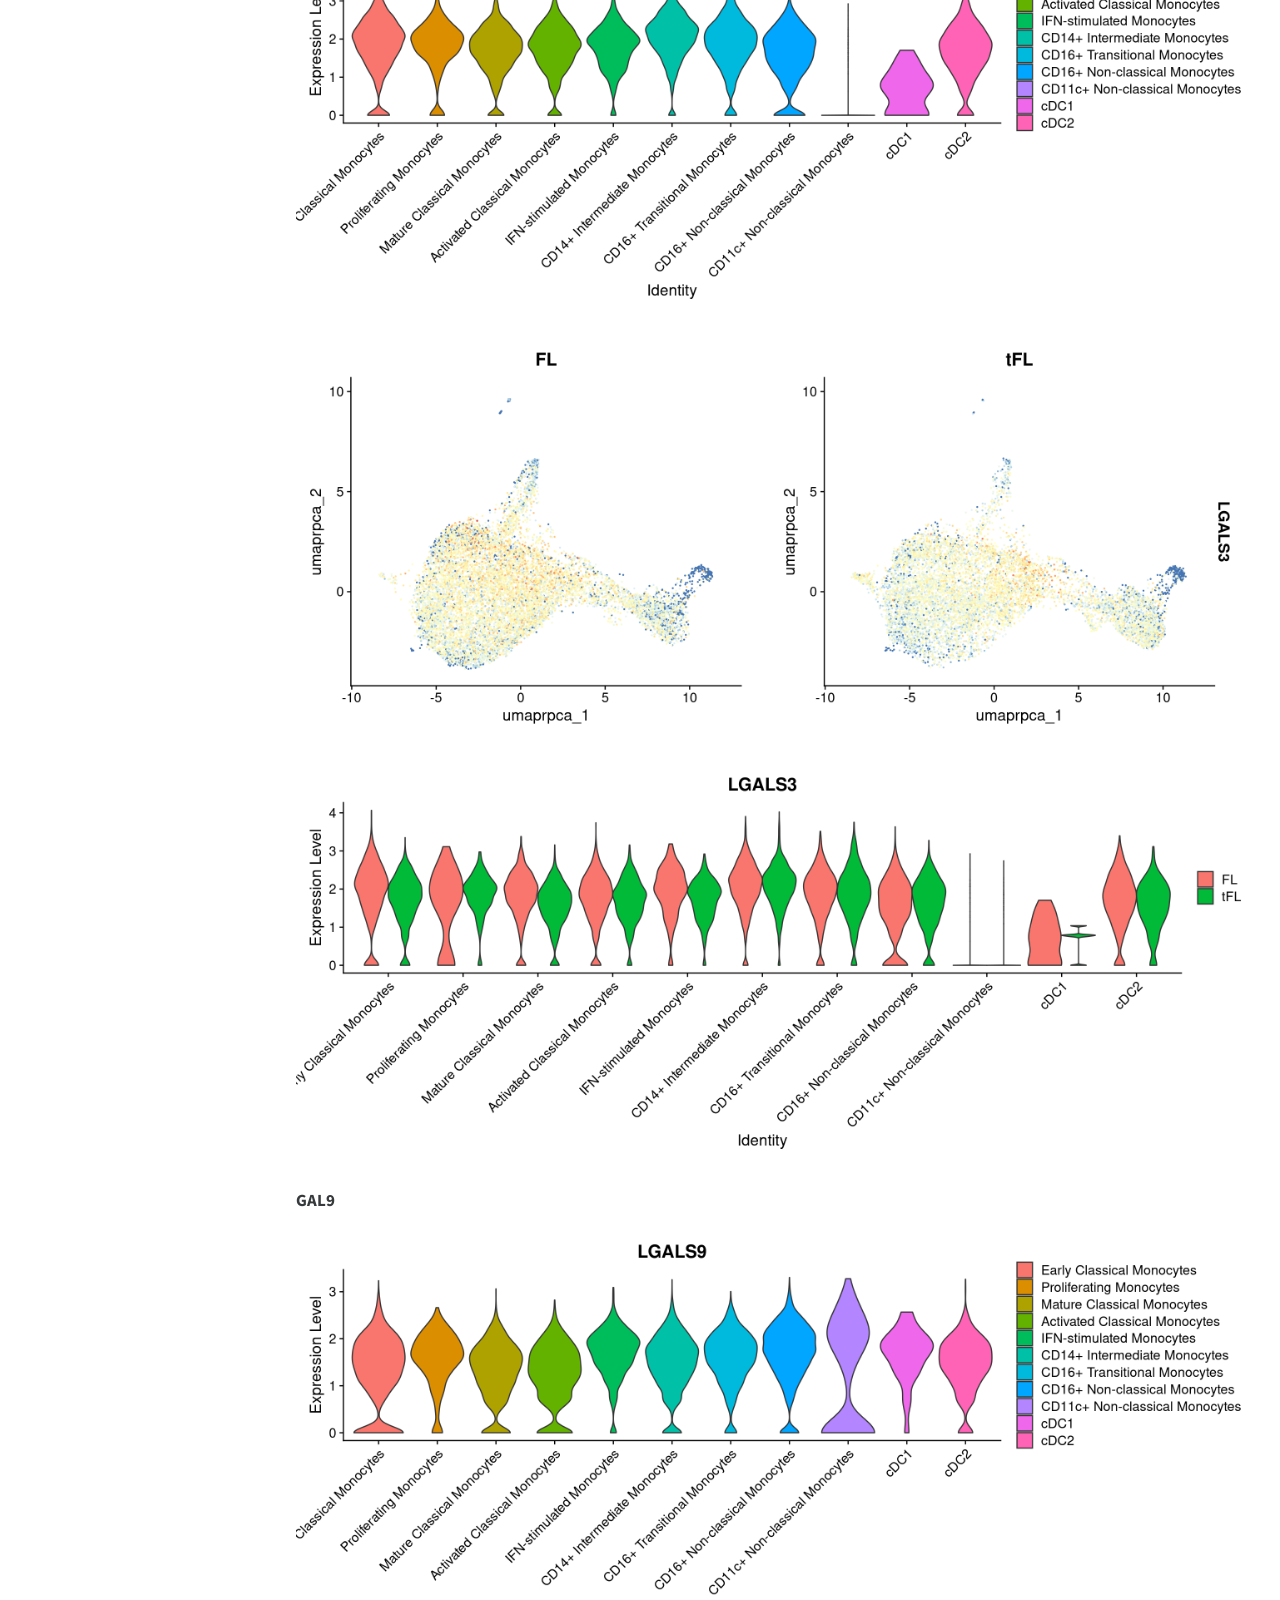
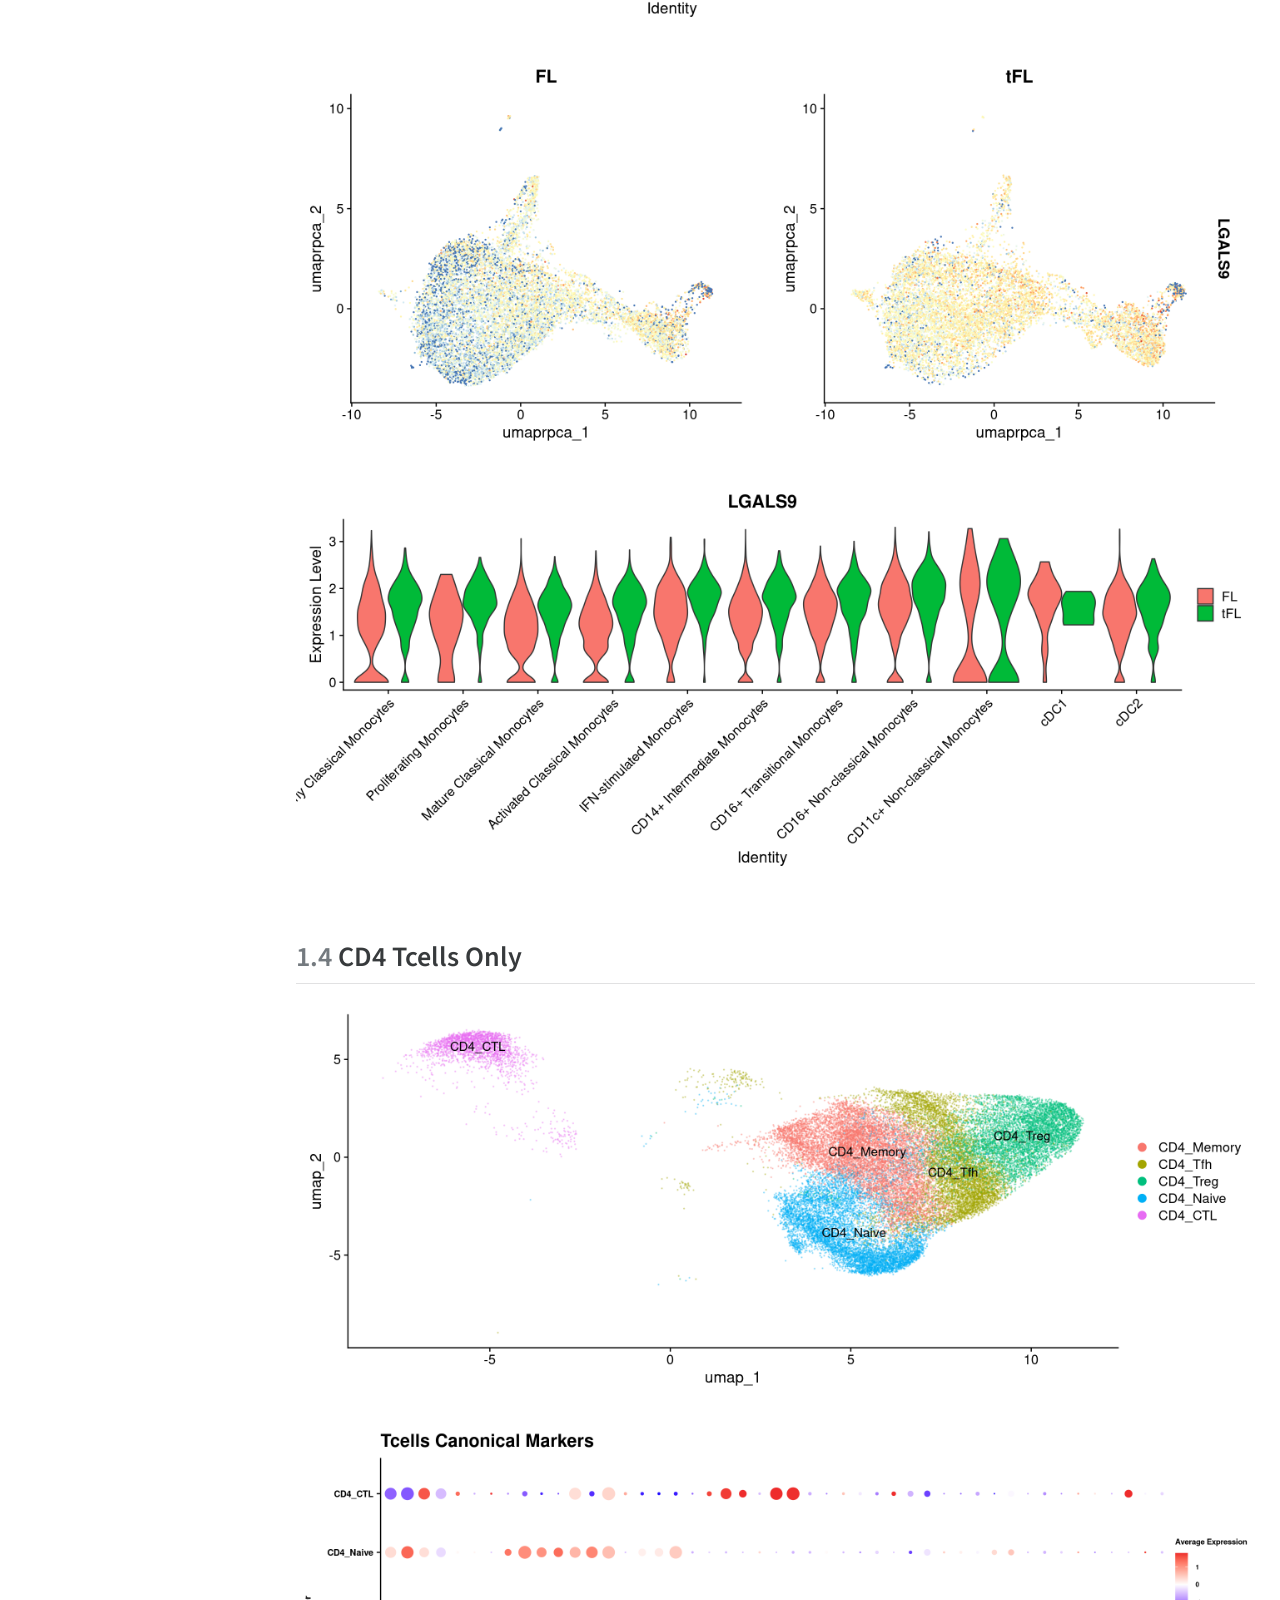
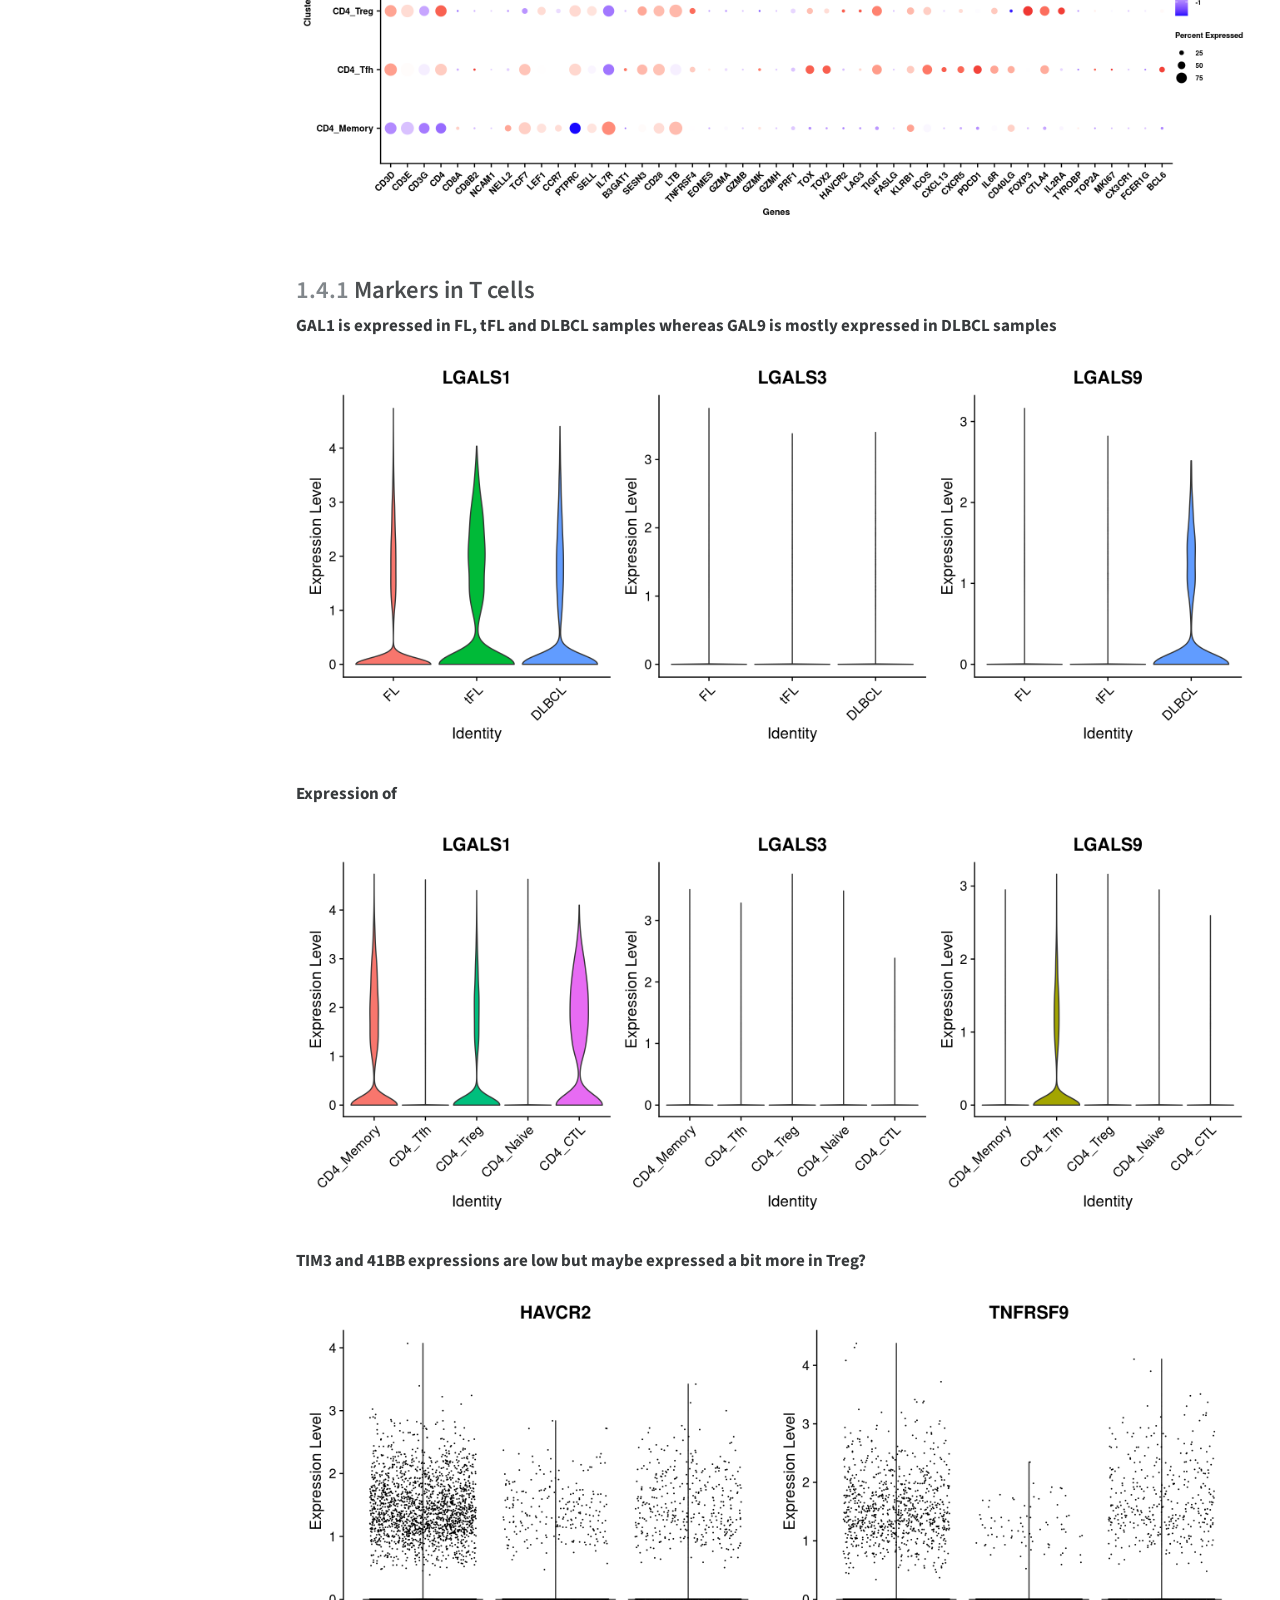
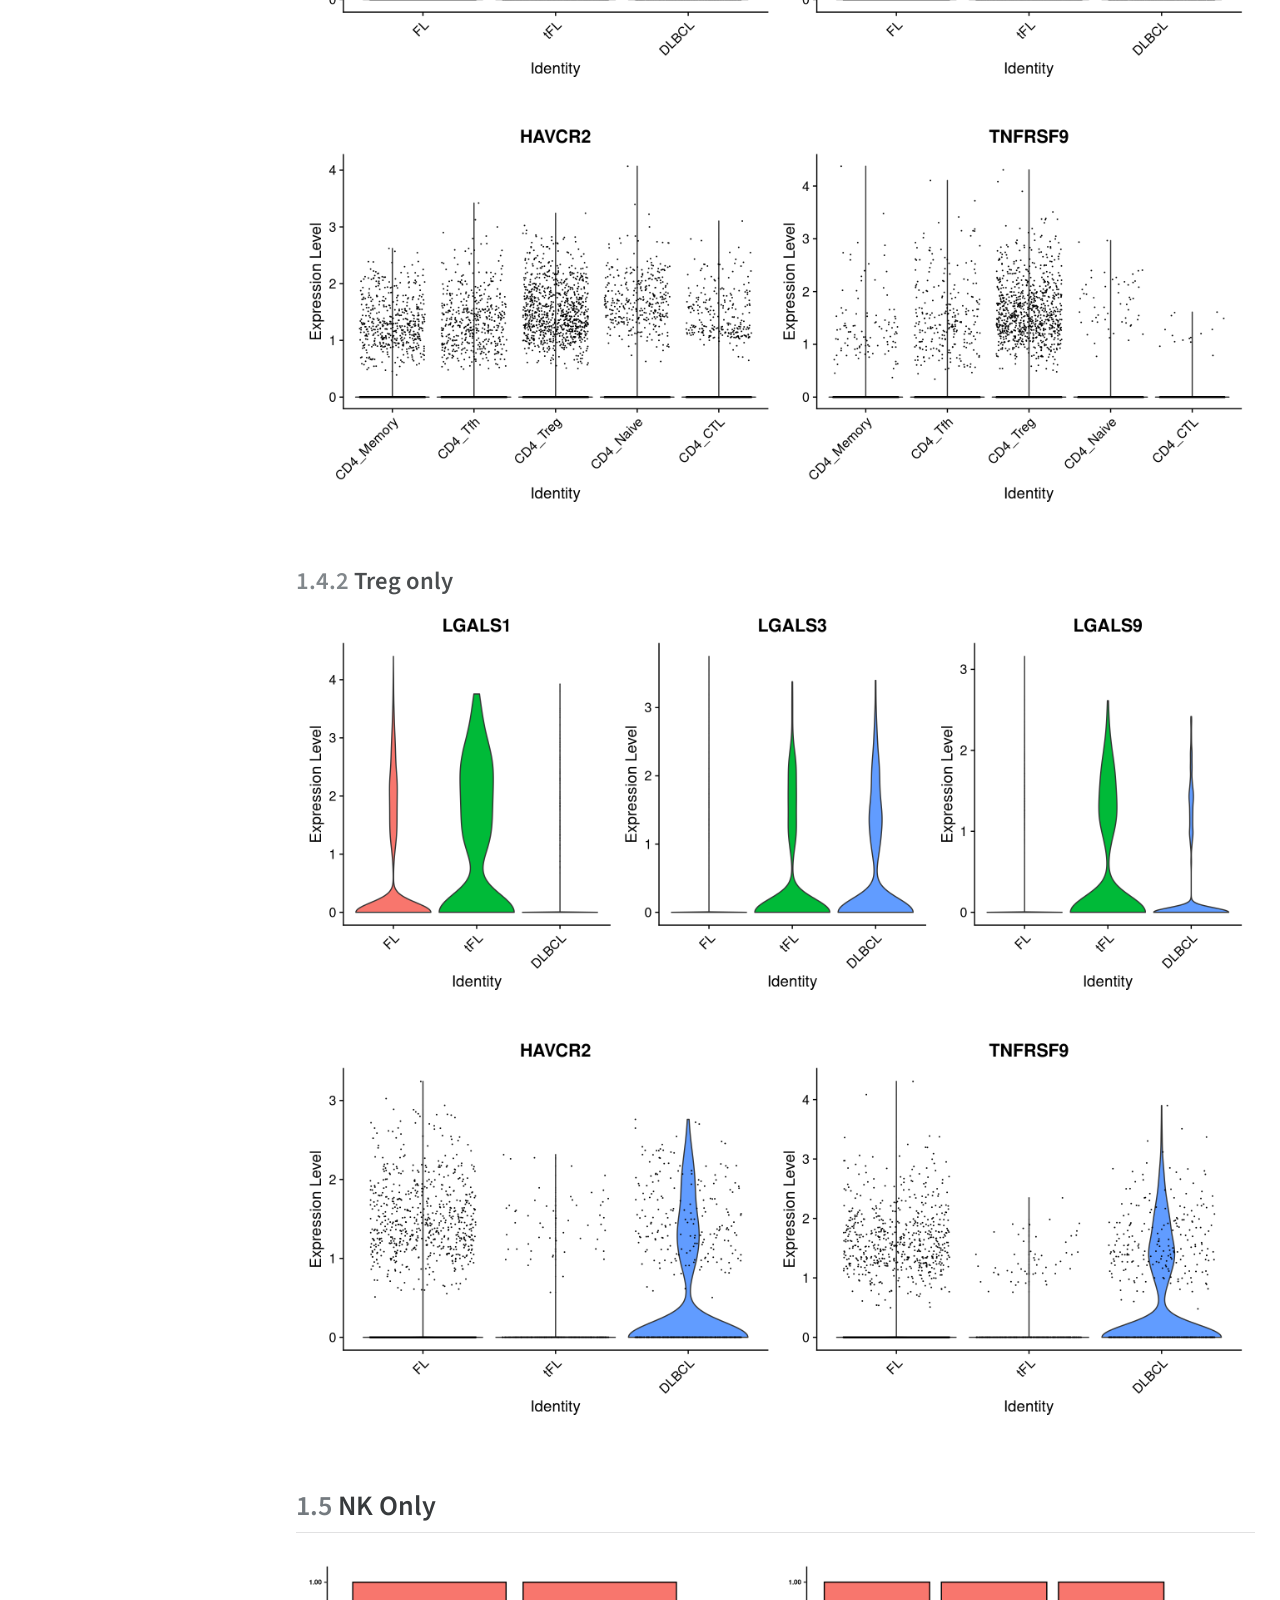
==== commit 77acae29: "Built site for gh-pages" ====
--- a/index.html
+++ b/index.html
@@ -7,7 +7,6 @@
 <meta name="viewport" content="width=device-width, initial-scale=1.0, user-scalable=yes">
 
 <meta name="author" content="Paul Marcoux">
-<meta name="dcterms.date" content="2026-04-02">
 
 <title>Sc_RNAseq_GAL9</title>
 <style>
@@ -95,7 +94,7 @@
   <li><a href="#gal-139-in-monocytes" id="toc-gal-139-in-monocytes" class="nav-link" data-scroll-target="#gal-139-in-monocytes"><span class="header-section-number">1.3.1</span> GAL 1/3/9 in Monocytes</a></li>
   <li><a href="#identification-of-monocytes" id="toc-identification-of-monocytes" class="nav-link" data-scroll-target="#identification-of-monocytes"><span class="header-section-number">1.3.2</span> Identification of Monocytes</a></li>
   </ul></li>
-  <li><a href="#tcells-only" id="toc-tcells-only" class="nav-link" data-scroll-target="#tcells-only"><span class="header-section-number">1.4</span> Tcells Only</a>
+  <li><a href="#cd4-tcells-only" id="toc-cd4-tcells-only" class="nav-link" data-scroll-target="#cd4-tcells-only"><span class="header-section-number">1.4</span> CD4 Tcells Only</a>
   <ul class="collapse">
   <li><a href="#markers-in-t-cells" id="toc-markers-in-t-cells" class="nav-link" data-scroll-target="#markers-in-t-cells"><span class="header-section-number">1.4.1</span> Markers in T cells</a></li>
   <li><a href="#treg-only" id="toc-treg-only" class="nav-link" data-scroll-target="#treg-only"><span class="header-section-number">1.4.2</span> Treg only</a></li>
@@ -114,7 +113,8 @@
   <ul class="collapse">
   <li><a href="#all-cell-type" id="toc-all-cell-type" class="nav-link" data-scroll-target="#all-cell-type"><span class="header-section-number">1.7.1</span> All cell type</a></li>
   <li><a href="#in-monocytes" id="toc-in-monocytes" class="nav-link" data-scroll-target="#in-monocytes"><span class="header-section-number">1.7.2</span> In Monocytes</a></li>
-  <li><a href="#in-t-cells" id="toc-in-t-cells" class="nav-link" data-scroll-target="#in-t-cells"><span class="header-section-number">1.7.3</span> In T-cells</a></li>
+  <li><a href="#in-nk-cells" id="toc-in-nk-cells" class="nav-link" data-scroll-target="#in-nk-cells"><span class="header-section-number">1.7.3</span> In NK cells</a></li>
+  <li><a href="#in-cd4-t-cells" id="toc-in-cd4-t-cells" class="nav-link" data-scroll-target="#in-cd4-t-cells"><span class="header-section-number">1.7.4</span> In CD4 T-cells</a></li>
   </ul></li>
   </ul></li>
   </ul>
@@ -140,12 +140,6 @@
           </div>
   </div>
     
-    <div>
-    <div class="quarto-title-meta-heading">Published</div>
-    <div class="quarto-title-meta-contents">
-      <p class="date">2026-04-02</p>
-    </div>
-  </div>
   
     
   </div>
@@ -557,8 +551,8 @@
 </section>
 </section>
 </section>
-<section id="tcells-only" class="level2" data-number="1.4">
-<h2 data-number="1.4" class="anchored" data-anchor-id="tcells-only"><span class="header-section-number">1.4</span> Tcells Only</h2>
+<section id="cd4-tcells-only" class="level2" data-number="1.4">
+<h2 data-number="1.4" class="anchored" data-anchor-id="cd4-tcells-only"><span class="header-section-number">1.4</span> CD4 Tcells Only</h2>
 <div class="cell">
 <div class="cell-output-display">
 <div>
@@ -579,7 +573,7 @@
 </div>
 <section id="markers-in-t-cells" class="level3" data-number="1.4.1">
 <h3 data-number="1.4.1" class="anchored" data-anchor-id="markers-in-t-cells"><span class="header-section-number">1.4.1</span> Markers in T cells</h3>
-<p><strong>GAL are expressed in …</strong></p>
+<p><strong>GAL1 is expressed in FL, tFL and DLBCL samples whereas GAL9 is mostly expressed in DLBCL samples</strong></p>
 <div class="cell">
 <div class="cell-output-display">
 <div>
@@ -589,7 +583,7 @@
 </div>
 </div>
 </div>
-<p><strong>GAL are expressed in …</strong></p>
+<p><strong>Expression of </strong></p>
 <div class="cell">
 <div class="cell-output-display">
 <div>
@@ -599,6 +593,7 @@
 </div>
 </div>
 </div>
+<p><strong>TIM3 and 41BB expressions are low but maybe expressed a bit more in Treg?</strong></p>
 <div class="cell">
 <div class="cell-output-display">
 <div>
@@ -607,31 +602,12 @@
 </figure>
 </div>
 </div>
-<div class="cell-output-display">
-<div>
-<figure class="figure">
-<p><img src="Sc_RNAseq_GAL9_files/figure-html/unnamed-chunk-22-2.png" class="img-fluid figure-img" width="1152"></p>
-</figure>
-</div>
-</div>
-<div class="cell-output-display">
-<div>
-<figure class="figure">
-<p><img src="Sc_RNAseq_GAL9_files/figure-html/unnamed-chunk-22-3.png" class="img-fluid figure-img" width="1152"></p>
-</figure>
-</div>
-</div>
-<div class="cell-output-display">
-<div>
-<figure class="figure">
-<p><img src="Sc_RNAseq_GAL9_files/figure-html/unnamed-chunk-22-4.png" class="img-fluid figure-img" width="1152"></p>
-</figure>
-</div>
-</div>
-<div class="cell-output-display">
-<div>
-<figure class="figure">
-<p><img src="Sc_RNAseq_GAL9_files/figure-html/unnamed-chunk-22-5.png" class="img-fluid figure-img" width="1152"></p>
+</div>
+<div class="cell">
+<div class="cell-output-display">
+<div>
+<figure class="figure">
+<p><img src="Sc_RNAseq_GAL9_files/figure-html/unnamed-chunk-23-1.png" class="img-fluid figure-img" width="1152"></p>
 </figure>
 </div>
 </div>
@@ -643,35 +619,14 @@
 <div class="cell-output-display">
 <div>
 <figure class="figure">
-<p><img src="Sc_RNAseq_GAL9_files/figure-html/unnamed-chunk-23-1.png" class="img-fluid figure-img" width="1152"></p>
-</figure>
-</div>
-</div>
-<div class="cell-output-display">
-<div>
-<figure class="figure">
-<p><img src="Sc_RNAseq_GAL9_files/figure-html/unnamed-chunk-23-2.png" class="img-fluid figure-img" width="1152"></p>
-</figure>
-</div>
-</div>
-<div class="cell-output-display">
-<div>
-<figure class="figure">
-<p><img src="Sc_RNAseq_GAL9_files/figure-html/unnamed-chunk-23-3.png" class="img-fluid figure-img" width="1152"></p>
-</figure>
-</div>
-</div>
-<div class="cell-output-display">
-<div>
-<figure class="figure">
-<p><img src="Sc_RNAseq_GAL9_files/figure-html/unnamed-chunk-23-4.png" class="img-fluid figure-img" width="1152"></p>
-</figure>
-</div>
-</div>
-<div class="cell-output-display">
-<div>
-<figure class="figure">
-<p><img src="Sc_RNAseq_GAL9_files/figure-html/unnamed-chunk-23-5.png" class="img-fluid figure-img" width="1152"></p>
+<p><img src="Sc_RNAseq_GAL9_files/figure-html/unnamed-chunk-24-1.png" class="img-fluid figure-img" width="1152"></p>
+</figure>
+</div>
+</div>
+<div class="cell-output-display">
+<div>
+<figure class="figure">
+<p><img src="Sc_RNAseq_GAL9_files/figure-html/unnamed-chunk-24-2.png" class="img-fluid figure-img" width="1152"></p>
 </figure>
 </div>
 </div>
@@ -684,16 +639,16 @@
 <div class="cell-output-display">
 <div>
 <figure class="figure">
-<p><img src="Sc_RNAseq_GAL9_files/figure-html/unnamed-chunk-24-1.png" class="img-fluid figure-img" width="1152"></p>
-</figure>
-</div>
-</div>
-</div>
-<div class="cell">
-<div class="cell-output-display">
-<div>
-<figure class="figure">
 <p><img src="Sc_RNAseq_GAL9_files/figure-html/unnamed-chunk-25-1.png" class="img-fluid figure-img" width="1152"></p>
+</figure>
+</div>
+</div>
+</div>
+<div class="cell">
+<div class="cell-output-display">
+<div>
+<figure class="figure">
+<p><img src="Sc_RNAseq_GAL9_files/figure-html/unnamed-chunk-26-1.png" class="img-fluid figure-img" width="1152"></p>
 </figure>
 </div>
 </div>
@@ -704,35 +659,35 @@
 <div class="cell-output-display">
 <div>
 <figure class="figure">
-<p><img src="Sc_RNAseq_GAL9_files/figure-html/unnamed-chunk-26-1.png" class="img-fluid figure-img" width="1152"></p>
-</figure>
-</div>
-</div>
-<div class="cell-output-display">
-<div>
-<figure class="figure">
-<p><img src="Sc_RNAseq_GAL9_files/figure-html/unnamed-chunk-26-2.png" class="img-fluid figure-img" width="1152"></p>
-</figure>
-</div>
-</div>
-<div class="cell-output-display">
-<div>
-<figure class="figure">
-<p><img src="Sc_RNAseq_GAL9_files/figure-html/unnamed-chunk-26-3.png" class="img-fluid figure-img" width="1152"></p>
-</figure>
-</div>
-</div>
-<div class="cell-output-display">
-<div>
-<figure class="figure">
-<p><img src="Sc_RNAseq_GAL9_files/figure-html/unnamed-chunk-26-4.png" class="img-fluid figure-img" width="1152"></p>
-</figure>
-</div>
-</div>
-<div class="cell-output-display">
-<div>
-<figure class="figure">
-<p><img src="Sc_RNAseq_GAL9_files/figure-html/unnamed-chunk-26-5.png" class="img-fluid figure-img" width="1152"></p>
+<p><img src="Sc_RNAseq_GAL9_files/figure-html/unnamed-chunk-27-1.png" class="img-fluid figure-img" width="1152"></p>
+</figure>
+</div>
+</div>
+<div class="cell-output-display">
+<div>
+<figure class="figure">
+<p><img src="Sc_RNAseq_GAL9_files/figure-html/unnamed-chunk-27-2.png" class="img-fluid figure-img" width="1152"></p>
+</figure>
+</div>
+</div>
+<div class="cell-output-display">
+<div>
+<figure class="figure">
+<p><img src="Sc_RNAseq_GAL9_files/figure-html/unnamed-chunk-27-3.png" class="img-fluid figure-img" width="1152"></p>
+</figure>
+</div>
+</div>
+<div class="cell-output-display">
+<div>
+<figure class="figure">
+<p><img src="Sc_RNAseq_GAL9_files/figure-html/unnamed-chunk-27-4.png" class="img-fluid figure-img" width="1152"></p>
+</figure>
+</div>
+</div>
+<div class="cell-output-display">
+<div>
+<figure class="figure">
+<p><img src="Sc_RNAseq_GAL9_files/figure-html/unnamed-chunk-27-5.png" class="img-fluid figure-img" width="1152"></p>
 </figure>
 </div>
 </div>
@@ -746,7 +701,7 @@
 <div class="cell-output-display">
 <div>
 <figure class="figure">
-<p><img src="Sc_RNAseq_GAL9_files/figure-html/unnamed-chunk-29-1.png" class="img-fluid figure-img" width="1152"></p>
+<p><img src="Sc_RNAseq_GAL9_files/figure-html/unnamed-chunk-30-1.png" class="img-fluid figure-img" width="1152"></p>
 </figure>
 </div>
 </div>
@@ -757,21 +712,21 @@
 <div class="cell-output-display">
 <div>
 <figure class="figure">
-<p><img src="Sc_RNAseq_GAL9_files/figure-html/unnamed-chunk-30-1.png" class="img-fluid figure-img" width="1152"></p>
-</figure>
-</div>
-</div>
-<div class="cell-output-display">
-<div>
-<figure class="figure">
-<p><img src="Sc_RNAseq_GAL9_files/figure-html/unnamed-chunk-30-2.png" class="img-fluid figure-img" width="1152"></p>
-</figure>
-</div>
-</div>
-<div class="cell-output-display">
-<div>
-<figure class="figure">
-<p><img src="Sc_RNAseq_GAL9_files/figure-html/unnamed-chunk-30-3.png" class="img-fluid figure-img" width="1152"></p>
+<p><img src="Sc_RNAseq_GAL9_files/figure-html/unnamed-chunk-31-1.png" class="img-fluid figure-img" width="1152"></p>
+</figure>
+</div>
+</div>
+<div class="cell-output-display">
+<div>
+<figure class="figure">
+<p><img src="Sc_RNAseq_GAL9_files/figure-html/unnamed-chunk-31-2.png" class="img-fluid figure-img" width="1152"></p>
+</figure>
+</div>
+</div>
+<div class="cell-output-display">
+<div>
+<figure class="figure">
+<p><img src="Sc_RNAseq_GAL9_files/figure-html/unnamed-chunk-31-3.png" class="img-fluid figure-img" width="1152"></p>
 </figure>
 </div>
 </div>
@@ -783,14 +738,14 @@
 <div class="cell-output-display">
 <div>
 <figure class="figure">
-<p><img src="Sc_RNAseq_GAL9_files/figure-html/unnamed-chunk-31-1.png" class="img-fluid figure-img" width="1152"></p>
-</figure>
-</div>
-</div>
-<div class="cell-output-display">
-<div>
-<figure class="figure">
-<p><img src="Sc_RNAseq_GAL9_files/figure-html/unnamed-chunk-31-2.png" class="img-fluid figure-img" width="1152"></p>
+<p><img src="Sc_RNAseq_GAL9_files/figure-html/unnamed-chunk-32-1.png" class="img-fluid figure-img" width="1152"></p>
+</figure>
+</div>
+</div>
+<div class="cell-output-display">
+<div>
+<figure class="figure">
+<p><img src="Sc_RNAseq_GAL9_files/figure-html/unnamed-chunk-32-2.png" class="img-fluid figure-img" width="1152"></p>
 </figure>
 </div>
 </div>
@@ -803,7 +758,7 @@
 <div class="cell-output-display">
 <div>
 <figure class="figure">
-<p><img src="Sc_RNAseq_GAL9_files/figure-html/unnamed-chunk-32-1.png" class="img-fluid figure-img" width="1152"></p>
+<p><img src="Sc_RNAseq_GAL9_files/figure-html/unnamed-chunk-33-1.png" class="img-fluid figure-img" width="1152"></p>
 </figure>
 </div>
 </div>
@@ -818,7 +773,7 @@
 <div class="cell-output-display">
 <div>
 <figure class="figure">
-<p><img src="Sc_RNAseq_GAL9_files/figure-html/unnamed-chunk-34-1.png" class="img-fluid figure-img" width="1152"></p>
+<p><img src="Sc_RNAseq_GAL9_files/figure-html/unnamed-chunk-35-1.png" class="img-fluid figure-img" width="1152"></p>
 </figure>
 </div>
 </div>
@@ -826,35 +781,47 @@
 </section>
 <section id="in-monocytes" class="level3" data-number="1.7.2">
 <h3 data-number="1.7.2" class="anchored" data-anchor-id="in-monocytes"><span class="header-section-number">1.7.2</span> In Monocytes</h3>
-<p><strong>Only One sample Low responder vs 5 High Responders</strong></p>
-<div class="cell">
-<div class="cell-output-display">
-<div>
-<figure class="figure">
-<p><img src="Sc_RNAseq_GAL9_files/figure-html/unnamed-chunk-35-1.png" class="img-fluid figure-img" width="1152"></p>
-</figure>
-</div>
-</div>
-</div>
-</section>
-<section id="in-t-cells" class="level3" data-number="1.7.3">
-<h3 data-number="1.7.3" class="anchored" data-anchor-id="in-t-cells"><span class="header-section-number">1.7.3</span> In T-cells</h3>
-<div class="cell">
-<div class="cell-output-display">
-<div>
-<figure class="figure">
-<p><img src="Sc_RNAseq_GAL9_files/figure-html/unnamed-chunk-37-1.png" class="img-fluid figure-img" width="1152"></p>
-</figure>
-</div>
-</div>
-</div>
-<section id="treg-only-1" class="level4" data-number="1.7.3.1">
-<h4 data-number="1.7.3.1" class="anchored" data-anchor-id="treg-only-1"><span class="header-section-number">1.7.3.1</span> Treg Only</h4>
+<p><strong>/!&nbsp;Only One sample Low responder vs 5 High Responders</strong></p>
+<div class="cell">
+<div class="cell-output-display">
+<div>
+<figure class="figure">
+<p><img src="Sc_RNAseq_GAL9_files/figure-html/unnamed-chunk-36-1.png" class="img-fluid figure-img" width="1152"></p>
+</figure>
+</div>
+</div>
+</div>
+</section>
+<section id="in-nk-cells" class="level3" data-number="1.7.3">
+<h3 data-number="1.7.3" class="anchored" data-anchor-id="in-nk-cells"><span class="header-section-number">1.7.3</span> In NK cells</h3>
+<div class="cell">
+<div class="cell-output-display">
+<div>
+<figure class="figure">
+<p><img src="Sc_RNAseq_GAL9_files/figure-html/unnamed-chunk-38-1.png" class="img-fluid figure-img" width="1152"></p>
+</figure>
+</div>
+</div>
+</div>
+</section>
+<section id="in-cd4-t-cells" class="level3" data-number="1.7.4">
+<h3 data-number="1.7.4" class="anchored" data-anchor-id="in-cd4-t-cells"><span class="header-section-number">1.7.4</span> In CD4 T-cells</h3>
 <div class="cell">
 <div class="cell-output-display">
 <div>
 <figure class="figure">
 <p><img src="Sc_RNAseq_GAL9_files/figure-html/unnamed-chunk-39-1.png" class="img-fluid figure-img" width="1152"></p>
+</figure>
+</div>
+</div>
+</div>
+<section id="treg-only-1" class="level4" data-number="1.7.4.1">
+<h4 data-number="1.7.4.1" class="anchored" data-anchor-id="treg-only-1"><span class="header-section-number">1.7.4.1</span> Treg Only</h4>
+<div class="cell">
+<div class="cell-output-display">
+<div>
+<figure class="figure">
+<p><img src="Sc_RNAseq_GAL9_files/figure-html/unnamed-chunk-41-1.png" class="img-fluid figure-img" width="1152"></p>
 </figure>
 </div>
 </div>
@@ -1339,8 +1306,8 @@
 <div class="sourceCode" id="cb1" data-shortcodes="false"><pre class="sourceCode markdown code-with-copy"><code class="sourceCode markdown"><span id="cb1-1"><a href="#cb1-1" aria-hidden="true" tabindex="-1"></a><span class="co">---</span></span>
 <span id="cb1-2"><a href="#cb1-2" aria-hidden="true" tabindex="-1"></a><span class="an">title:</span><span class="co"> "Sc_RNAseq_GAL9"</span></span>
 <span id="cb1-3"><a href="#cb1-3" aria-hidden="true" tabindex="-1"></a><span class="an">author:</span><span class="co"> "Paul Marcoux"</span></span>
-<span id="cb1-4"><a href="#cb1-4" aria-hidden="true" tabindex="-1"></a><span class="an">date:</span><span class="co"> today</span></span>
-<span id="cb1-5"><a href="#cb1-5" aria-hidden="true" tabindex="-1"></a><span class="an">date-format:</span><span class="co"> "YYYY-MM-DD"</span></span>
+<span id="cb1-4"><a href="#cb1-4" aria-hidden="true" tabindex="-1"></a><span class="co"># date: tomorrow</span></span>
+<span id="cb1-5"><a href="#cb1-5" aria-hidden="true" tabindex="-1"></a><span class="co"># date-format: "YYYY-MM-DD"</span></span>
 <span id="cb1-6"><a href="#cb1-6" aria-hidden="true" tabindex="-1"></a><span class="an">format:</span><span class="co"> </span></span>
 <span id="cb1-7"><a href="#cb1-7" aria-hidden="true" tabindex="-1"></a><span class="co">  html:</span></span>
 <span id="cb1-8"><a href="#cb1-8" aria-hidden="true" tabindex="-1"></a><span class="co">    page-layout: full</span></span>
@@ -1663,7 +1630,7 @@
 <span id="cb1-361"><a href="#cb1-361" aria-hidden="true" tabindex="-1"></a></span>
 <span id="cb1-362"><a href="#cb1-362" aria-hidden="true" tabindex="-1"></a><span class="in">```</span></span>
 <span id="cb1-363"><a href="#cb1-363" aria-hidden="true" tabindex="-1"></a></span>
-<span id="cb1-364"><a href="#cb1-364" aria-hidden="true" tabindex="-1"></a><span class="fu">## Tcells Only</span></span>
+<span id="cb1-364"><a href="#cb1-364" aria-hidden="true" tabindex="-1"></a><span class="fu">## CD4 Tcells Only</span></span>
 <span id="cb1-365"><a href="#cb1-365" aria-hidden="true" tabindex="-1"></a></span>
 <span id="cb1-366"><a href="#cb1-366" aria-hidden="true" tabindex="-1"></a><span class="in">```{r T cells R Object}</span></span>
 <span id="cb1-367"><a href="#cb1-367" aria-hidden="true" tabindex="-1"></a><span class="in">load(file = file.path(data_dir, 'Object_R/Seurat_obj_T_annoted.Robj'))</span></span>
@@ -1708,454 +1675,413 @@
 <span id="cb1-408"><a href="#cb1-408" aria-hidden="true" tabindex="-1"></a><span class="in">```</span></span>
 <span id="cb1-409"><a href="#cb1-409" aria-hidden="true" tabindex="-1"></a></span>
 <span id="cb1-410"><a href="#cb1-410" aria-hidden="true" tabindex="-1"></a><span class="fu">### Markers in T cells</span></span>
-<span id="cb1-411"><a href="#cb1-411" aria-hidden="true" tabindex="-1"></a>**GAL are expressed in ...**</span>
+<span id="cb1-411"><a href="#cb1-411" aria-hidden="true" tabindex="-1"></a>**GAL1 is expressed in FL, tFL and  DLBCL samples whereas GAL9 is mostly expressed in DLBCL samples**</span>
 <span id="cb1-414"><a href="#cb1-414" aria-hidden="true" tabindex="-1"></a><span class="in">```{r}</span></span>
 <span id="cb1-415"><a href="#cb1-415" aria-hidden="true" tabindex="-1"></a><span class="fu">VlnPlot</span>(Tcells_TCD4,</span>
 <span id="cb1-416"><a href="#cb1-416" aria-hidden="true" tabindex="-1"></a>        <span class="at">features =</span> <span class="fu">c</span>(<span class="st">"LGALS1"</span>,<span class="st">"LGALS3"</span>,<span class="st">"LGALS9"</span>),</span>
 <span id="cb1-417"><a href="#cb1-417" aria-hidden="true" tabindex="-1"></a>        <span class="at">group.by =</span> <span class="st">"Disease"</span>,</span>
-<span id="cb1-418"><a href="#cb1-418" aria-hidden="true" tabindex="-1"></a>        <span class="at">pt.size =</span> <span class="fl">0.1</span>,</span>
+<span id="cb1-418"><a href="#cb1-418" aria-hidden="true" tabindex="-1"></a>        <span class="at">pt.size =</span> <span class="dv">0</span>,</span>
 <span id="cb1-419"><a href="#cb1-419" aria-hidden="true" tabindex="-1"></a>        <span class="at">raster =</span> <span class="cn">FALSE</span>)</span>
 <span id="cb1-420"><a href="#cb1-420" aria-hidden="true" tabindex="-1"></a><span class="in">```</span></span>
-<span id="cb1-421"><a href="#cb1-421" aria-hidden="true" tabindex="-1"></a>**GAL are expressed in ...**</span>
+<span id="cb1-421"><a href="#cb1-421" aria-hidden="true" tabindex="-1"></a>**Expression of **</span>
 <span id="cb1-424"><a href="#cb1-424" aria-hidden="true" tabindex="-1"></a><span class="in">```{r}</span></span>
 <span id="cb1-425"><a href="#cb1-425" aria-hidden="true" tabindex="-1"></a><span class="fu">VlnPlot</span>(Tcells_TCD4,</span>
 <span id="cb1-426"><a href="#cb1-426" aria-hidden="true" tabindex="-1"></a>        <span class="at">features =</span> <span class="fu">c</span>(<span class="st">"LGALS1"</span>,<span class="st">"LGALS3"</span>,<span class="st">"LGALS9"</span>),</span>
 <span id="cb1-427"><a href="#cb1-427" aria-hidden="true" tabindex="-1"></a>        <span class="at">group.by =</span> <span class="st">"T_clusters"</span>,</span>
-<span id="cb1-428"><a href="#cb1-428" aria-hidden="true" tabindex="-1"></a>        <span class="at">pt.size =</span> <span class="fl">0.1</span>,</span>
+<span id="cb1-428"><a href="#cb1-428" aria-hidden="true" tabindex="-1"></a>        <span class="at">pt.size =</span> <span class="fl">0.00</span>,</span>
 <span id="cb1-429"><a href="#cb1-429" aria-hidden="true" tabindex="-1"></a>        <span class="at">raster =</span> <span class="cn">FALSE</span>)</span>
 <span id="cb1-430"><a href="#cb1-430" aria-hidden="true" tabindex="-1"></a><span class="in">```</span></span>
-<span id="cb1-431"><a href="#cb1-431" aria-hidden="true" tabindex="-1"></a></span>
+<span id="cb1-431"><a href="#cb1-431" aria-hidden="true" tabindex="-1"></a>**TIM3 and 41BB expressions are low but maybe expressed a bit more in Treg?**</span>
 <span id="cb1-434"><a href="#cb1-434" aria-hidden="true" tabindex="-1"></a><span class="in">```{r}</span></span>
 <span id="cb1-435"><a href="#cb1-435" aria-hidden="true" tabindex="-1"></a><span class="fu">VlnPlot</span>(Tcells_TCD4,</span>
-<span id="cb1-436"><a href="#cb1-436" aria-hidden="true" tabindex="-1"></a>        <span class="at">features =</span> <span class="fu">c</span>(<span class="st">"LGALS1"</span>),</span>
+<span id="cb1-436"><a href="#cb1-436" aria-hidden="true" tabindex="-1"></a>        <span class="at">features =</span> <span class="fu">c</span>(<span class="st">"HAVCR2"</span>,<span class="st">"TNFRSF9"</span>),</span>
 <span id="cb1-437"><a href="#cb1-437" aria-hidden="true" tabindex="-1"></a>        <span class="at">group.by =</span> <span class="st">"Disease"</span>,</span>
-<span id="cb1-438"><a href="#cb1-438" aria-hidden="true" tabindex="-1"></a>        <span class="at">split.by =</span> <span class="st">"T_clusters"</span>,</span>
-<span id="cb1-439"><a href="#cb1-439" aria-hidden="true" tabindex="-1"></a>        <span class="at">pt.size =</span> <span class="dv">0</span>,</span>
-<span id="cb1-440"><a href="#cb1-440" aria-hidden="true" tabindex="-1"></a>        <span class="at">raster =</span> <span class="cn">FALSE</span>)</span>
-<span id="cb1-441"><a href="#cb1-441" aria-hidden="true" tabindex="-1"></a>        </span>
-<span id="cb1-442"><a href="#cb1-442" aria-hidden="true" tabindex="-1"></a>        <span class="fu">VlnPlot</span>(Tcells_TCD4,</span>
-<span id="cb1-443"><a href="#cb1-443" aria-hidden="true" tabindex="-1"></a>        <span class="at">features =</span> <span class="fu">c</span>(<span class="st">"LGALS3"</span>),</span>
-<span id="cb1-444"><a href="#cb1-444" aria-hidden="true" tabindex="-1"></a>        <span class="at">group.by =</span> <span class="st">"Disease"</span>,</span>
-<span id="cb1-445"><a href="#cb1-445" aria-hidden="true" tabindex="-1"></a>        <span class="at">split.by =</span> <span class="st">"T_clusters"</span>,</span>
-<span id="cb1-446"><a href="#cb1-446" aria-hidden="true" tabindex="-1"></a>        <span class="at">pt.size =</span> <span class="dv">0</span>,</span>
-<span id="cb1-447"><a href="#cb1-447" aria-hidden="true" tabindex="-1"></a>        <span class="at">raster =</span> <span class="cn">FALSE</span>)</span>
-<span id="cb1-448"><a href="#cb1-448" aria-hidden="true" tabindex="-1"></a>        </span>
-<span id="cb1-449"><a href="#cb1-449" aria-hidden="true" tabindex="-1"></a>        </span>
-<span id="cb1-450"><a href="#cb1-450" aria-hidden="true" tabindex="-1"></a><span class="fu">VlnPlot</span>(Tcells_TCD4,</span>
-<span id="cb1-451"><a href="#cb1-451" aria-hidden="true" tabindex="-1"></a>        <span class="at">features =</span> <span class="fu">c</span>(<span class="st">"LGALS9"</span>),</span>
-<span id="cb1-452"><a href="#cb1-452" aria-hidden="true" tabindex="-1"></a>        <span class="at">group.by =</span> <span class="st">"Disease"</span>,</span>
-<span id="cb1-453"><a href="#cb1-453" aria-hidden="true" tabindex="-1"></a>        <span class="at">split.by =</span> <span class="st">"T_clusters"</span>,</span>
-<span id="cb1-454"><a href="#cb1-454" aria-hidden="true" tabindex="-1"></a>        <span class="at">pt.size =</span> <span class="dv">0</span>,</span>
-<span id="cb1-455"><a href="#cb1-455" aria-hidden="true" tabindex="-1"></a>        <span class="at">raster =</span> <span class="cn">FALSE</span></span>
-<span id="cb1-456"><a href="#cb1-456" aria-hidden="true" tabindex="-1"></a>)</span>
-<span id="cb1-457"><a href="#cb1-457" aria-hidden="true" tabindex="-1"></a><span class="co">#TIM3</span></span>
-<span id="cb1-458"><a href="#cb1-458" aria-hidden="true" tabindex="-1"></a><span class="fu">VlnPlot</span>(Tcells_TCD4,</span>
-<span id="cb1-459"><a href="#cb1-459" aria-hidden="true" tabindex="-1"></a>        <span class="at">features =</span> <span class="fu">c</span>(<span class="st">"HAVCR2"</span>),</span>
+<span id="cb1-438"><a href="#cb1-438" aria-hidden="true" tabindex="-1"></a>        <span class="at">pt.size =</span> <span class="fl">0.01</span>,</span>
+<span id="cb1-439"><a href="#cb1-439" aria-hidden="true" tabindex="-1"></a>        <span class="at">raster =</span> <span class="cn">FALSE</span>)</span>
+<span id="cb1-440"><a href="#cb1-440" aria-hidden="true" tabindex="-1"></a><span class="in">```</span></span>
+<span id="cb1-443"><a href="#cb1-443" aria-hidden="true" tabindex="-1"></a><span class="in">```{r}</span></span>
+<span id="cb1-444"><a href="#cb1-444" aria-hidden="true" tabindex="-1"></a><span class="fu">VlnPlot</span>(Tcells_TCD4,</span>
+<span id="cb1-445"><a href="#cb1-445" aria-hidden="true" tabindex="-1"></a>        <span class="at">features =</span> <span class="fu">c</span>(<span class="st">"HAVCR2"</span>,<span class="st">"TNFRSF9"</span>),</span>
+<span id="cb1-446"><a href="#cb1-446" aria-hidden="true" tabindex="-1"></a>        <span class="at">group.by =</span> <span class="st">"T_clusters"</span>,</span>
+<span id="cb1-447"><a href="#cb1-447" aria-hidden="true" tabindex="-1"></a>        <span class="at">pt.size =</span> <span class="fl">0.01</span>,</span>
+<span id="cb1-448"><a href="#cb1-448" aria-hidden="true" tabindex="-1"></a>        <span class="at">raster =</span> <span class="cn">FALSE</span>)</span>
+<span id="cb1-449"><a href="#cb1-449" aria-hidden="true" tabindex="-1"></a><span class="in">```</span></span>
+<span id="cb1-450"><a href="#cb1-450" aria-hidden="true" tabindex="-1"></a></span>
+<span id="cb1-451"><a href="#cb1-451" aria-hidden="true" tabindex="-1"></a><span class="fu">### Treg only</span></span>
+<span id="cb1-452"><a href="#cb1-452" aria-hidden="true" tabindex="-1"></a></span>
+<span id="cb1-455"><a href="#cb1-455" aria-hidden="true" tabindex="-1"></a><span class="in">```{r}</span></span>
+<span id="cb1-456"><a href="#cb1-456" aria-hidden="true" tabindex="-1"></a>Tcells_TCD4_Treg <span class="ot">&lt;-</span> <span class="fu">subset</span>(Tcells_joined, <span class="at">subset =</span> T_clusters <span class="sc">==</span> <span class="st">"CD4_Treg"</span>)</span>
+<span id="cb1-457"><a href="#cb1-457" aria-hidden="true" tabindex="-1"></a></span>
+<span id="cb1-458"><a href="#cb1-458" aria-hidden="true" tabindex="-1"></a><span class="fu">VlnPlot</span>(Tcells_TCD4_Treg,</span>
+<span id="cb1-459"><a href="#cb1-459" aria-hidden="true" tabindex="-1"></a>        <span class="at">features =</span> <span class="fu">c</span>(<span class="st">"LGALS1"</span>,<span class="st">"LGALS3"</span>,<span class="st">"LGALS9"</span>),</span>
 <span id="cb1-460"><a href="#cb1-460" aria-hidden="true" tabindex="-1"></a>        <span class="at">group.by =</span> <span class="st">"Disease"</span>,</span>
-<span id="cb1-461"><a href="#cb1-461" aria-hidden="true" tabindex="-1"></a>        <span class="at">split.by =</span> <span class="st">"T_clusters"</span>,</span>
-<span id="cb1-462"><a href="#cb1-462" aria-hidden="true" tabindex="-1"></a>        <span class="at">pt.size =</span> <span class="dv">0</span>,</span>
-<span id="cb1-463"><a href="#cb1-463" aria-hidden="true" tabindex="-1"></a>        <span class="at">raster =</span> <span class="cn">FALSE</span></span>
-<span id="cb1-464"><a href="#cb1-464" aria-hidden="true" tabindex="-1"></a>)</span>
-<span id="cb1-465"><a href="#cb1-465" aria-hidden="true" tabindex="-1"></a></span>
-<span id="cb1-466"><a href="#cb1-466" aria-hidden="true" tabindex="-1"></a><span class="co">#41BB</span></span>
-<span id="cb1-467"><a href="#cb1-467" aria-hidden="true" tabindex="-1"></a><span class="fu">VlnPlot</span>(Tcells_TCD4,</span>
-<span id="cb1-468"><a href="#cb1-468" aria-hidden="true" tabindex="-1"></a>        <span class="at">features =</span> <span class="fu">c</span>(<span class="st">"TNFRSF9"</span>),</span>
-<span id="cb1-469"><a href="#cb1-469" aria-hidden="true" tabindex="-1"></a>        <span class="at">group.by =</span> <span class="st">"Disease"</span>,</span>
-<span id="cb1-470"><a href="#cb1-470" aria-hidden="true" tabindex="-1"></a>        <span class="at">split.by =</span> <span class="st">"T_clusters"</span>,</span>
-<span id="cb1-471"><a href="#cb1-471" aria-hidden="true" tabindex="-1"></a>        <span class="at">pt.size =</span> <span class="dv">0</span>,</span>
-<span id="cb1-472"><a href="#cb1-472" aria-hidden="true" tabindex="-1"></a>        <span class="at">raster =</span> <span class="cn">FALSE</span></span>
-<span id="cb1-473"><a href="#cb1-473" aria-hidden="true" tabindex="-1"></a>)</span>
-<span id="cb1-474"><a href="#cb1-474" aria-hidden="true" tabindex="-1"></a></span>
-<span id="cb1-475"><a href="#cb1-475" aria-hidden="true" tabindex="-1"></a><span class="in">```</span></span>
-<span id="cb1-476"><a href="#cb1-476" aria-hidden="true" tabindex="-1"></a></span>
-<span id="cb1-477"><a href="#cb1-477" aria-hidden="true" tabindex="-1"></a><span class="fu">### Treg only</span></span>
-<span id="cb1-478"><a href="#cb1-478" aria-hidden="true" tabindex="-1"></a></span>
-<span id="cb1-481"><a href="#cb1-481" aria-hidden="true" tabindex="-1"></a><span class="in">```{r}</span></span>
-<span id="cb1-482"><a href="#cb1-482" aria-hidden="true" tabindex="-1"></a>Tcells_TCD4_Treg <span class="ot">&lt;-</span> <span class="fu">subset</span>(Tcells_joined, <span class="at">subset =</span> T_clusters <span class="sc">==</span> <span class="st">"CD4_Treg"</span>)</span>
-<span id="cb1-483"><a href="#cb1-483" aria-hidden="true" tabindex="-1"></a></span>
-<span id="cb1-484"><a href="#cb1-484" aria-hidden="true" tabindex="-1"></a><span class="fu">VlnPlot</span>(Tcells_TCD4_Treg,</span>
-<span id="cb1-485"><a href="#cb1-485" aria-hidden="true" tabindex="-1"></a>        <span class="at">features =</span> <span class="fu">c</span>(<span class="st">"LGALS1"</span>),</span>
-<span id="cb1-486"><a href="#cb1-486" aria-hidden="true" tabindex="-1"></a>        <span class="at">group.by =</span> <span class="st">"Disease"</span>,</span>
-<span id="cb1-487"><a href="#cb1-487" aria-hidden="true" tabindex="-1"></a>        <span class="at">pt.size =</span> <span class="dv">0</span>,</span>
-<span id="cb1-488"><a href="#cb1-488" aria-hidden="true" tabindex="-1"></a>        <span class="at">raster =</span> <span class="cn">FALSE</span></span>
-<span id="cb1-489"><a href="#cb1-489" aria-hidden="true" tabindex="-1"></a>)</span>
-<span id="cb1-490"><a href="#cb1-490" aria-hidden="true" tabindex="-1"></a></span>
-<span id="cb1-491"><a href="#cb1-491" aria-hidden="true" tabindex="-1"></a></span>
-<span id="cb1-492"><a href="#cb1-492" aria-hidden="true" tabindex="-1"></a><span class="fu">VlnPlot</span>(Tcells_TCD4_Treg,</span>
-<span id="cb1-493"><a href="#cb1-493" aria-hidden="true" tabindex="-1"></a>        <span class="at">features =</span> <span class="fu">c</span>(<span class="st">"LGALS3"</span>),</span>
-<span id="cb1-494"><a href="#cb1-494" aria-hidden="true" tabindex="-1"></a>        <span class="at">group.by =</span> <span class="st">"Disease"</span>,</span>
-<span id="cb1-495"><a href="#cb1-495" aria-hidden="true" tabindex="-1"></a>        <span class="at">pt.size =</span> <span class="dv">0</span>,</span>
-<span id="cb1-496"><a href="#cb1-496" aria-hidden="true" tabindex="-1"></a>        <span class="at">raster =</span> <span class="cn">FALSE</span></span>
-<span id="cb1-497"><a href="#cb1-497" aria-hidden="true" tabindex="-1"></a>)</span>
-<span id="cb1-498"><a href="#cb1-498" aria-hidden="true" tabindex="-1"></a></span>
-<span id="cb1-499"><a href="#cb1-499" aria-hidden="true" tabindex="-1"></a><span class="fu">VlnPlot</span>(Tcells_TCD4_Treg,</span>
-<span id="cb1-500"><a href="#cb1-500" aria-hidden="true" tabindex="-1"></a>        <span class="at">features =</span> <span class="fu">c</span>(<span class="st">"LGALS9"</span>),</span>
-<span id="cb1-501"><a href="#cb1-501" aria-hidden="true" tabindex="-1"></a>        <span class="at">group.by =</span> <span class="st">"Disease"</span>,</span>
-<span id="cb1-502"><a href="#cb1-502" aria-hidden="true" tabindex="-1"></a>        <span class="at">pt.size =</span> <span class="dv">0</span>,</span>
-<span id="cb1-503"><a href="#cb1-503" aria-hidden="true" tabindex="-1"></a>        <span class="at">raster =</span> <span class="cn">FALSE</span></span>
-<span id="cb1-504"><a href="#cb1-504" aria-hidden="true" tabindex="-1"></a>)</span>
+<span id="cb1-461"><a href="#cb1-461" aria-hidden="true" tabindex="-1"></a>        <span class="at">pt.size =</span> <span class="dv">0</span>,</span>
+<span id="cb1-462"><a href="#cb1-462" aria-hidden="true" tabindex="-1"></a>        <span class="at">raster =</span> <span class="cn">FALSE</span></span>
+<span id="cb1-463"><a href="#cb1-463" aria-hidden="true" tabindex="-1"></a>)</span>
+<span id="cb1-464"><a href="#cb1-464" aria-hidden="true" tabindex="-1"></a></span>
+<span id="cb1-465"><a href="#cb1-465" aria-hidden="true" tabindex="-1"></a><span class="fu">VlnPlot</span>(Tcells_TCD4_Treg,</span>
+<span id="cb1-466"><a href="#cb1-466" aria-hidden="true" tabindex="-1"></a>        <span class="at">features =</span> <span class="fu">c</span>(<span class="st">"HAVCR2"</span>,<span class="st">"TNFRSF9"</span>),</span>
+<span id="cb1-467"><a href="#cb1-467" aria-hidden="true" tabindex="-1"></a>        <span class="at">group.by =</span> <span class="st">"Disease"</span>,</span>
+<span id="cb1-468"><a href="#cb1-468" aria-hidden="true" tabindex="-1"></a>        <span class="at">pt.size =</span> <span class="fl">0.01</span>,</span>
+<span id="cb1-469"><a href="#cb1-469" aria-hidden="true" tabindex="-1"></a>        <span class="at">raster =</span> <span class="cn">FALSE</span>)</span>
+<span id="cb1-470"><a href="#cb1-470" aria-hidden="true" tabindex="-1"></a><span class="in">```</span></span>
+<span id="cb1-471"><a href="#cb1-471" aria-hidden="true" tabindex="-1"></a></span>
+<span id="cb1-472"><a href="#cb1-472" aria-hidden="true" tabindex="-1"></a><span class="fu">## NK Only</span></span>
+<span id="cb1-473"><a href="#cb1-473" aria-hidden="true" tabindex="-1"></a></span>
+<span id="cb1-476"><a href="#cb1-476" aria-hidden="true" tabindex="-1"></a><span class="in">```{r}</span></span>
+<span id="cb1-477"><a href="#cb1-477" aria-hidden="true" tabindex="-1"></a>Origin_distribution <span class="ot">&lt;-</span> pochi<span class="sc">::</span><span class="fu">MetaDataPlot</span>(AllSample, <span class="at">group.by =</span> <span class="st">"Cell_type"</span>, <span class="at">split.by =</span> <span class="st">"Origin"</span>, <span class="at">as.freq =</span> T) <span class="sc">+</span></span>
+<span id="cb1-478"><a href="#cb1-478" aria-hidden="true" tabindex="-1"></a>  <span class="fu">labs</span>(</span>
+<span id="cb1-479"><a href="#cb1-479" aria-hidden="true" tabindex="-1"></a>    <span class="at">title =</span> <span class="st">""</span>,</span>
+<span id="cb1-480"><a href="#cb1-480" aria-hidden="true" tabindex="-1"></a>    <span class="at">x =</span> <span class="st">""</span>, <span class="co"># Éviter de répéter des informations évidentes</span></span>
+<span id="cb1-481"><a href="#cb1-481" aria-hidden="true" tabindex="-1"></a>    <span class="at">y =</span> <span class="st">"Frequency"</span>,</span>
+<span id="cb1-482"><a href="#cb1-482" aria-hidden="true" tabindex="-1"></a>    <span class="at">fill =</span> <span class="st">"Cell Type"</span></span>
+<span id="cb1-483"><a href="#cb1-483" aria-hidden="true" tabindex="-1"></a>  ) <span class="sc">+</span></span>
+<span id="cb1-484"><a href="#cb1-484" aria-hidden="true" tabindex="-1"></a>  <span class="fu">labs</span>(<span class="at">fill =</span> <span class="st">"Cell Type"</span>) <span class="sc">+</span></span>
+<span id="cb1-485"><a href="#cb1-485" aria-hidden="true" tabindex="-1"></a>  <span class="co"># scale_fill_brewer(palette = "GnBu", direction = -1) +</span></span>
+<span id="cb1-486"><a href="#cb1-486" aria-hidden="true" tabindex="-1"></a>  <span class="fu">theme_blood</span>() <span class="sc">+</span></span>
+<span id="cb1-487"><a href="#cb1-487" aria-hidden="true" tabindex="-1"></a>  <span class="fu">theme</span>(<span class="at">axis.text.x =</span> <span class="fu">element_text</span>(<span class="at">angle =</span> <span class="dv">45</span>, <span class="at">hjust =</span> <span class="dv">1</span>, <span class="at">vjust =</span> <span class="dv">1</span>, <span class="at">face =</span> <span class="st">"bold"</span>)) <span class="co"># Inclinaison des labels</span></span>
+<span id="cb1-488"><a href="#cb1-488" aria-hidden="true" tabindex="-1"></a></span>
+<span id="cb1-489"><a href="#cb1-489" aria-hidden="true" tabindex="-1"></a>Disease_distribution <span class="ot">&lt;-</span> pochi<span class="sc">::</span><span class="fu">MetaDataPlot</span>(AllSample, <span class="at">group.by =</span> <span class="st">"Cell_type"</span>, <span class="at">split.by =</span> <span class="st">"Disease"</span>, <span class="at">as.freq =</span> T) <span class="sc">+</span></span>
+<span id="cb1-490"><a href="#cb1-490" aria-hidden="true" tabindex="-1"></a>  <span class="fu">labs</span>(</span>
+<span id="cb1-491"><a href="#cb1-491" aria-hidden="true" tabindex="-1"></a>    <span class="at">title =</span> <span class="st">""</span>,</span>
+<span id="cb1-492"><a href="#cb1-492" aria-hidden="true" tabindex="-1"></a>    <span class="at">x =</span> <span class="st">""</span>, <span class="co"># Éviter de répéter des informations évidentes</span></span>
+<span id="cb1-493"><a href="#cb1-493" aria-hidden="true" tabindex="-1"></a>    <span class="at">y =</span> <span class="st">"Frequency"</span>,</span>
+<span id="cb1-494"><a href="#cb1-494" aria-hidden="true" tabindex="-1"></a>    <span class="at">fill =</span> <span class="st">"Cell Type"</span></span>
+<span id="cb1-495"><a href="#cb1-495" aria-hidden="true" tabindex="-1"></a>  ) <span class="sc">+</span></span>
+<span id="cb1-496"><a href="#cb1-496" aria-hidden="true" tabindex="-1"></a>  <span class="fu">labs</span>(<span class="at">fill =</span> <span class="st">"Cell Type"</span>) <span class="sc">+</span></span>
+<span id="cb1-497"><a href="#cb1-497" aria-hidden="true" tabindex="-1"></a>  <span class="co"># scale_fill_brewer(palette = "GnBu", direction = -1) +</span></span>
+<span id="cb1-498"><a href="#cb1-498" aria-hidden="true" tabindex="-1"></a>  <span class="fu">theme_blood</span>() <span class="sc">+</span></span>
+<span id="cb1-499"><a href="#cb1-499" aria-hidden="true" tabindex="-1"></a>  <span class="fu">theme</span>(<span class="at">axis.text.x =</span> <span class="fu">element_text</span>(<span class="at">angle =</span> <span class="dv">45</span>, <span class="at">hjust =</span> <span class="dv">1</span>, <span class="at">vjust =</span> <span class="dv">1</span>, <span class="at">face =</span> <span class="st">"bold"</span>)) <span class="co"># Inclinaison des labels</span></span>
+<span id="cb1-500"><a href="#cb1-500" aria-hidden="true" tabindex="-1"></a></span>
+<span id="cb1-501"><a href="#cb1-501" aria-hidden="true" tabindex="-1"></a><span class="fu">plot_grid</span>(Origin_distribution, Disease_distribution,</span>
+<span id="cb1-502"><a href="#cb1-502" aria-hidden="true" tabindex="-1"></a>          <span class="at">ncol =</span> <span class="dv">2</span>)</span>
+<span id="cb1-503"><a href="#cb1-503" aria-hidden="true" tabindex="-1"></a></span>
+<span id="cb1-504"><a href="#cb1-504" aria-hidden="true" tabindex="-1"></a><span class="in">```</span></span>
 <span id="cb1-505"><a href="#cb1-505" aria-hidden="true" tabindex="-1"></a></span>
-<span id="cb1-506"><a href="#cb1-506" aria-hidden="true" tabindex="-1"></a><span class="fu">VlnPlot</span>(Tcells_TCD4_Treg,</span>
-<span id="cb1-507"><a href="#cb1-507" aria-hidden="true" tabindex="-1"></a>        <span class="at">features =</span> <span class="fu">c</span>(<span class="st">"HAVCR2"</span>),</span>
-<span id="cb1-508"><a href="#cb1-508" aria-hidden="true" tabindex="-1"></a>        <span class="at">group.by =</span> <span class="st">"Disease"</span>,</span>
-<span id="cb1-509"><a href="#cb1-509" aria-hidden="true" tabindex="-1"></a>        <span class="at">pt.size =</span> <span class="dv">0</span>,</span>
-<span id="cb1-510"><a href="#cb1-510" aria-hidden="true" tabindex="-1"></a>        <span class="at">raster =</span> <span class="cn">FALSE</span></span>
-<span id="cb1-511"><a href="#cb1-511" aria-hidden="true" tabindex="-1"></a>)</span>
-<span id="cb1-512"><a href="#cb1-512" aria-hidden="true" tabindex="-1"></a></span>
-<span id="cb1-513"><a href="#cb1-513" aria-hidden="true" tabindex="-1"></a><span class="fu">VlnPlot</span>(Tcells_TCD4_Treg,</span>
-<span id="cb1-514"><a href="#cb1-514" aria-hidden="true" tabindex="-1"></a>        <span class="at">features =</span> <span class="fu">c</span>(<span class="st">"TNFRSF9"</span>),</span>
-<span id="cb1-515"><a href="#cb1-515" aria-hidden="true" tabindex="-1"></a>        <span class="at">group.by =</span> <span class="st">"Disease"</span>,</span>
-<span id="cb1-516"><a href="#cb1-516" aria-hidden="true" tabindex="-1"></a>        <span class="at">pt.size =</span> <span class="dv">0</span>,</span>
-<span id="cb1-517"><a href="#cb1-517" aria-hidden="true" tabindex="-1"></a>        <span class="at">raster =</span> <span class="cn">FALSE</span></span>
-<span id="cb1-518"><a href="#cb1-518" aria-hidden="true" tabindex="-1"></a>)</span>
-<span id="cb1-519"><a href="#cb1-519" aria-hidden="true" tabindex="-1"></a></span>
-<span id="cb1-520"><a href="#cb1-520" aria-hidden="true" tabindex="-1"></a><span class="in">```</span></span>
+<span id="cb1-508"><a href="#cb1-508" aria-hidden="true" tabindex="-1"></a><span class="in">```{r}</span></span>
+<span id="cb1-509"><a href="#cb1-509" aria-hidden="true" tabindex="-1"></a>Tcells_NK <span class="ot">&lt;-</span> <span class="fu">subset</span>(Tcells_joined, <span class="at">subset =</span> Cell_type <span class="sc">==</span> <span class="st">"NK"</span>)</span>
+<span id="cb1-510"><a href="#cb1-510" aria-hidden="true" tabindex="-1"></a>Origin_distribution <span class="ot">&lt;-</span> pochi<span class="sc">::</span><span class="fu">MetaDataPlot</span>(Tcells_NK, <span class="at">group.by =</span> <span class="st">"Cell_type"</span>, <span class="at">split.by =</span> <span class="st">"Origin"</span>, <span class="at">as.freq =</span> F) <span class="sc">+</span></span>
+<span id="cb1-511"><a href="#cb1-511" aria-hidden="true" tabindex="-1"></a>  <span class="fu">labs</span>(</span>
+<span id="cb1-512"><a href="#cb1-512" aria-hidden="true" tabindex="-1"></a>    <span class="at">title =</span> <span class="st">""</span>,</span>
+<span id="cb1-513"><a href="#cb1-513" aria-hidden="true" tabindex="-1"></a>    <span class="at">x =</span> <span class="st">""</span>, <span class="co"># Éviter de répéter des informations évidentes</span></span>
+<span id="cb1-514"><a href="#cb1-514" aria-hidden="true" tabindex="-1"></a>    <span class="at">y =</span> <span class="st">"Cells Number"</span>,</span>
+<span id="cb1-515"><a href="#cb1-515" aria-hidden="true" tabindex="-1"></a>    <span class="at">fill =</span> <span class="st">"Cell Type"</span></span>
+<span id="cb1-516"><a href="#cb1-516" aria-hidden="true" tabindex="-1"></a>  ) <span class="sc">+</span></span>
+<span id="cb1-517"><a href="#cb1-517" aria-hidden="true" tabindex="-1"></a>  <span class="fu">labs</span>(<span class="at">fill =</span> <span class="st">"Cell Type"</span>) <span class="sc">+</span></span>
+<span id="cb1-518"><a href="#cb1-518" aria-hidden="true" tabindex="-1"></a>  <span class="co"># scale_fill_brewer(palette = "GnBu", direction = -1) +</span></span>
+<span id="cb1-519"><a href="#cb1-519" aria-hidden="true" tabindex="-1"></a>  <span class="fu">theme_blood</span>() <span class="sc">+</span></span>
+<span id="cb1-520"><a href="#cb1-520" aria-hidden="true" tabindex="-1"></a>  <span class="fu">theme</span>(<span class="at">axis.text.x =</span> <span class="fu">element_text</span>(<span class="at">angle =</span> <span class="dv">45</span>, <span class="at">hjust =</span> <span class="dv">1</span>, <span class="at">vjust =</span> <span class="dv">1</span>, <span class="at">face =</span> <span class="st">"bold"</span>)) <span class="co"># Inclinaison des labels</span></span>
 <span id="cb1-521"><a href="#cb1-521" aria-hidden="true" tabindex="-1"></a></span>
-<span id="cb1-522"><a href="#cb1-522" aria-hidden="true" tabindex="-1"></a><span class="fu">## NK Only</span></span>
-<span id="cb1-523"><a href="#cb1-523" aria-hidden="true" tabindex="-1"></a></span>
-<span id="cb1-526"><a href="#cb1-526" aria-hidden="true" tabindex="-1"></a><span class="in">```{r}</span></span>
-<span id="cb1-527"><a href="#cb1-527" aria-hidden="true" tabindex="-1"></a>Origin_distribution <span class="ot">&lt;-</span> pochi<span class="sc">::</span><span class="fu">MetaDataPlot</span>(AllSample, <span class="at">group.by =</span> <span class="st">"Cell_type"</span>, <span class="at">split.by =</span> <span class="st">"Origin"</span>, <span class="at">as.freq =</span> T) <span class="sc">+</span></span>
-<span id="cb1-528"><a href="#cb1-528" aria-hidden="true" tabindex="-1"></a>  <span class="fu">labs</span>(</span>
-<span id="cb1-529"><a href="#cb1-529" aria-hidden="true" tabindex="-1"></a>    <span class="at">title =</span> <span class="st">""</span>,</span>
-<span id="cb1-530"><a href="#cb1-530" aria-hidden="true" tabindex="-1"></a>    <span class="at">x =</span> <span class="st">""</span>, <span class="co"># Éviter de répéter des informations évidentes</span></span>
-<span id="cb1-531"><a href="#cb1-531" aria-hidden="true" tabindex="-1"></a>    <span class="at">y =</span> <span class="st">"Frequency"</span>,</span>
-<span id="cb1-532"><a href="#cb1-532" aria-hidden="true" tabindex="-1"></a>    <span class="at">fill =</span> <span class="st">"Cell Type"</span></span>
-<span id="cb1-533"><a href="#cb1-533" aria-hidden="true" tabindex="-1"></a>  ) <span class="sc">+</span></span>
-<span id="cb1-534"><a href="#cb1-534" aria-hidden="true" tabindex="-1"></a>  <span class="fu">labs</span>(<span class="at">fill =</span> <span class="st">"Cell Type"</span>) <span class="sc">+</span></span>
-<span id="cb1-535"><a href="#cb1-535" aria-hidden="true" tabindex="-1"></a>  <span class="co"># scale_fill_brewer(palette = "GnBu", direction = -1) +</span></span>
-<span id="cb1-536"><a href="#cb1-536" aria-hidden="true" tabindex="-1"></a>  <span class="fu">theme_blood</span>() <span class="sc">+</span></span>
-<span id="cb1-537"><a href="#cb1-537" aria-hidden="true" tabindex="-1"></a>  <span class="fu">theme</span>(<span class="at">axis.text.x =</span> <span class="fu">element_text</span>(<span class="at">angle =</span> <span class="dv">45</span>, <span class="at">hjust =</span> <span class="dv">1</span>, <span class="at">vjust =</span> <span class="dv">1</span>, <span class="at">face =</span> <span class="st">"bold"</span>)) <span class="co"># Inclinaison des labels</span></span>
+<span id="cb1-522"><a href="#cb1-522" aria-hidden="true" tabindex="-1"></a>Disease_distribution <span class="ot">&lt;-</span> pochi<span class="sc">::</span><span class="fu">MetaDataPlot</span>(Tcells_NK, <span class="at">group.by =</span> <span class="st">"Cell_type"</span>, <span class="at">split.by =</span> <span class="st">"Disease"</span>, <span class="at">as.freq =</span> F) <span class="sc">+</span></span>
+<span id="cb1-523"><a href="#cb1-523" aria-hidden="true" tabindex="-1"></a>  <span class="fu">labs</span>(</span>
+<span id="cb1-524"><a href="#cb1-524" aria-hidden="true" tabindex="-1"></a>    <span class="at">title =</span> <span class="st">""</span>,</span>
+<span id="cb1-525"><a href="#cb1-525" aria-hidden="true" tabindex="-1"></a>    <span class="at">x =</span> <span class="st">""</span>, <span class="co"># Éviter de répéter des informations évidentes</span></span>
+<span id="cb1-526"><a href="#cb1-526" aria-hidden="true" tabindex="-1"></a>    <span class="at">y =</span> <span class="st">"Numbers"</span>,</span>
+<span id="cb1-527"><a href="#cb1-527" aria-hidden="true" tabindex="-1"></a>    <span class="at">fill =</span> <span class="st">"Cell Type"</span></span>
+<span id="cb1-528"><a href="#cb1-528" aria-hidden="true" tabindex="-1"></a>  ) <span class="sc">+</span></span>
+<span id="cb1-529"><a href="#cb1-529" aria-hidden="true" tabindex="-1"></a>  <span class="fu">labs</span>(<span class="at">fill =</span> <span class="st">"Cell Type"</span>) <span class="sc">+</span></span>
+<span id="cb1-530"><a href="#cb1-530" aria-hidden="true" tabindex="-1"></a>  <span class="co"># scale_fill_brewer(palette = "GnBu", direction = -1) +</span></span>
+<span id="cb1-531"><a href="#cb1-531" aria-hidden="true" tabindex="-1"></a>  <span class="fu">theme_blood</span>() <span class="sc">+</span></span>
+<span id="cb1-532"><a href="#cb1-532" aria-hidden="true" tabindex="-1"></a>  <span class="fu">theme</span>(<span class="at">axis.text.x =</span> <span class="fu">element_text</span>(<span class="at">angle =</span> <span class="dv">45</span>, <span class="at">hjust =</span> <span class="dv">1</span>, <span class="at">vjust =</span> <span class="dv">1</span>, <span class="at">face =</span> <span class="st">"bold"</span>)) <span class="co"># Inclinaison des labels</span></span>
+<span id="cb1-533"><a href="#cb1-533" aria-hidden="true" tabindex="-1"></a></span>
+<span id="cb1-534"><a href="#cb1-534" aria-hidden="true" tabindex="-1"></a><span class="fu">plot_grid</span>(Origin_distribution, Disease_distribution,</span>
+<span id="cb1-535"><a href="#cb1-535" aria-hidden="true" tabindex="-1"></a>          <span class="at">ncol =</span> <span class="dv">2</span>)</span>
+<span id="cb1-536"><a href="#cb1-536" aria-hidden="true" tabindex="-1"></a></span>
+<span id="cb1-537"><a href="#cb1-537" aria-hidden="true" tabindex="-1"></a><span class="in">```</span></span>
 <span id="cb1-538"><a href="#cb1-538" aria-hidden="true" tabindex="-1"></a></span>
-<span id="cb1-539"><a href="#cb1-539" aria-hidden="true" tabindex="-1"></a>Disease_distribution <span class="ot">&lt;-</span> pochi<span class="sc">::</span><span class="fu">MetaDataPlot</span>(AllSample, <span class="at">group.by =</span> <span class="st">"Cell_type"</span>, <span class="at">split.by =</span> <span class="st">"Disease"</span>, <span class="at">as.freq =</span> T) <span class="sc">+</span></span>
-<span id="cb1-540"><a href="#cb1-540" aria-hidden="true" tabindex="-1"></a>  <span class="fu">labs</span>(</span>
-<span id="cb1-541"><a href="#cb1-541" aria-hidden="true" tabindex="-1"></a>    <span class="at">title =</span> <span class="st">""</span>,</span>
-<span id="cb1-542"><a href="#cb1-542" aria-hidden="true" tabindex="-1"></a>    <span class="at">x =</span> <span class="st">""</span>, <span class="co"># Éviter de répéter des informations évidentes</span></span>
-<span id="cb1-543"><a href="#cb1-543" aria-hidden="true" tabindex="-1"></a>    <span class="at">y =</span> <span class="st">"Frequency"</span>,</span>
-<span id="cb1-544"><a href="#cb1-544" aria-hidden="true" tabindex="-1"></a>    <span class="at">fill =</span> <span class="st">"Cell Type"</span></span>
-<span id="cb1-545"><a href="#cb1-545" aria-hidden="true" tabindex="-1"></a>  ) <span class="sc">+</span></span>
-<span id="cb1-546"><a href="#cb1-546" aria-hidden="true" tabindex="-1"></a>  <span class="fu">labs</span>(<span class="at">fill =</span> <span class="st">"Cell Type"</span>) <span class="sc">+</span></span>
-<span id="cb1-547"><a href="#cb1-547" aria-hidden="true" tabindex="-1"></a>  <span class="co"># scale_fill_brewer(palette = "GnBu", direction = -1) +</span></span>
-<span id="cb1-548"><a href="#cb1-548" aria-hidden="true" tabindex="-1"></a>  <span class="fu">theme_blood</span>() <span class="sc">+</span></span>
-<span id="cb1-549"><a href="#cb1-549" aria-hidden="true" tabindex="-1"></a>  <span class="fu">theme</span>(<span class="at">axis.text.x =</span> <span class="fu">element_text</span>(<span class="at">angle =</span> <span class="dv">45</span>, <span class="at">hjust =</span> <span class="dv">1</span>, <span class="at">vjust =</span> <span class="dv">1</span>, <span class="at">face =</span> <span class="st">"bold"</span>)) <span class="co"># Inclinaison des labels</span></span>
+<span id="cb1-539"><a href="#cb1-539" aria-hidden="true" tabindex="-1"></a><span class="fu">### Markers in NK</span></span>
+<span id="cb1-540"><a href="#cb1-540" aria-hidden="true" tabindex="-1"></a></span>
+<span id="cb1-543"><a href="#cb1-543" aria-hidden="true" tabindex="-1"></a><span class="in">```{r}</span></span>
+<span id="cb1-544"><a href="#cb1-544" aria-hidden="true" tabindex="-1"></a><span class="fu">VlnPlot</span>(Tcells_NK,</span>
+<span id="cb1-545"><a href="#cb1-545" aria-hidden="true" tabindex="-1"></a>        <span class="at">features =</span> <span class="fu">c</span>(<span class="st">"LGALS1"</span>),</span>
+<span id="cb1-546"><a href="#cb1-546" aria-hidden="true" tabindex="-1"></a>        <span class="at">group.by =</span> <span class="st">"Disease"</span>,</span>
+<span id="cb1-547"><a href="#cb1-547" aria-hidden="true" tabindex="-1"></a>        <span class="at">pt.size =</span> <span class="dv">0</span>,</span>
+<span id="cb1-548"><a href="#cb1-548" aria-hidden="true" tabindex="-1"></a>        <span class="at">raster =</span> <span class="cn">FALSE</span></span>
+<span id="cb1-549"><a href="#cb1-549" aria-hidden="true" tabindex="-1"></a>)</span>
 <span id="cb1-550"><a href="#cb1-550" aria-hidden="true" tabindex="-1"></a></span>
-<span id="cb1-551"><a href="#cb1-551" aria-hidden="true" tabindex="-1"></a><span class="fu">plot_grid</span>(Origin_distribution, Disease_distribution,</span>
-<span id="cb1-552"><a href="#cb1-552" aria-hidden="true" tabindex="-1"></a>          <span class="at">ncol =</span> <span class="dv">2</span>)</span>
-<span id="cb1-553"><a href="#cb1-553" aria-hidden="true" tabindex="-1"></a></span>
-<span id="cb1-554"><a href="#cb1-554" aria-hidden="true" tabindex="-1"></a><span class="in">```</span></span>
-<span id="cb1-555"><a href="#cb1-555" aria-hidden="true" tabindex="-1"></a></span>
-<span id="cb1-558"><a href="#cb1-558" aria-hidden="true" tabindex="-1"></a><span class="in">```{r}</span></span>
-<span id="cb1-559"><a href="#cb1-559" aria-hidden="true" tabindex="-1"></a>Tcells_NK <span class="ot">&lt;-</span> <span class="fu">subset</span>(Tcells_joined, <span class="at">subset =</span> Cell_type <span class="sc">==</span> <span class="st">"NK"</span>)</span>
-<span id="cb1-560"><a href="#cb1-560" aria-hidden="true" tabindex="-1"></a>Origin_distribution <span class="ot">&lt;-</span> pochi<span class="sc">::</span><span class="fu">MetaDataPlot</span>(Tcells_NK, <span class="at">group.by =</span> <span class="st">"Cell_type"</span>, <span class="at">split.by =</span> <span class="st">"Origin"</span>, <span class="at">as.freq =</span> F) <span class="sc">+</span></span>
-<span id="cb1-561"><a href="#cb1-561" aria-hidden="true" tabindex="-1"></a>  <span class="fu">labs</span>(</span>
-<span id="cb1-562"><a href="#cb1-562" aria-hidden="true" tabindex="-1"></a>    <span class="at">title =</span> <span class="st">""</span>,</span>
-<span id="cb1-563"><a href="#cb1-563" aria-hidden="true" tabindex="-1"></a>    <span class="at">x =</span> <span class="st">""</span>, <span class="co"># Éviter de répéter des informations évidentes</span></span>
-<span id="cb1-564"><a href="#cb1-564" aria-hidden="true" tabindex="-1"></a>    <span class="at">y =</span> <span class="st">"Cells Number"</span>,</span>
-<span id="cb1-565"><a href="#cb1-565" aria-hidden="true" tabindex="-1"></a>    <span class="at">fill =</span> <span class="st">"Cell Type"</span></span>
-<span id="cb1-566"><a href="#cb1-566" aria-hidden="true" tabindex="-1"></a>  ) <span class="sc">+</span></span>
-<span id="cb1-567"><a href="#cb1-567" aria-hidden="true" tabindex="-1"></a>  <span class="fu">labs</span>(<span class="at">fill =</span> <span class="st">"Cell Type"</span>) <span class="sc">+</span></span>
-<span id="cb1-568"><a href="#cb1-568" aria-hidden="true" tabindex="-1"></a>  <span class="co"># scale_fill_brewer(palette = "GnBu", direction = -1) +</span></span>
-<span id="cb1-569"><a href="#cb1-569" aria-hidden="true" tabindex="-1"></a>  <span class="fu">theme_blood</span>() <span class="sc">+</span></span>
-<span id="cb1-570"><a href="#cb1-570" aria-hidden="true" tabindex="-1"></a>  <span class="fu">theme</span>(<span class="at">axis.text.x =</span> <span class="fu">element_text</span>(<span class="at">angle =</span> <span class="dv">45</span>, <span class="at">hjust =</span> <span class="dv">1</span>, <span class="at">vjust =</span> <span class="dv">1</span>, <span class="at">face =</span> <span class="st">"bold"</span>)) <span class="co"># Inclinaison des labels</span></span>
+<span id="cb1-551"><a href="#cb1-551" aria-hidden="true" tabindex="-1"></a><span class="fu">VlnPlot</span>(Tcells_NK,</span>
+<span id="cb1-552"><a href="#cb1-552" aria-hidden="true" tabindex="-1"></a>        <span class="at">features =</span> <span class="fu">c</span>(<span class="st">"LGALS3"</span>),</span>
+<span id="cb1-553"><a href="#cb1-553" aria-hidden="true" tabindex="-1"></a>        <span class="at">group.by =</span> <span class="st">"Disease"</span>,</span>
+<span id="cb1-554"><a href="#cb1-554" aria-hidden="true" tabindex="-1"></a>        <span class="at">pt.size =</span> <span class="dv">0</span>,</span>
+<span id="cb1-555"><a href="#cb1-555" aria-hidden="true" tabindex="-1"></a>        <span class="at">raster =</span> <span class="cn">FALSE</span></span>
+<span id="cb1-556"><a href="#cb1-556" aria-hidden="true" tabindex="-1"></a>)</span>
+<span id="cb1-557"><a href="#cb1-557" aria-hidden="true" tabindex="-1"></a></span>
+<span id="cb1-558"><a href="#cb1-558" aria-hidden="true" tabindex="-1"></a><span class="fu">VlnPlot</span>(Tcells_NK,</span>
+<span id="cb1-559"><a href="#cb1-559" aria-hidden="true" tabindex="-1"></a>        <span class="at">features =</span> <span class="fu">c</span>(<span class="st">"LGALS9"</span>),</span>
+<span id="cb1-560"><a href="#cb1-560" aria-hidden="true" tabindex="-1"></a>        <span class="at">group.by =</span> <span class="st">"Disease"</span>,</span>
+<span id="cb1-561"><a href="#cb1-561" aria-hidden="true" tabindex="-1"></a>        <span class="at">pt.size =</span> <span class="dv">0</span>,</span>
+<span id="cb1-562"><a href="#cb1-562" aria-hidden="true" tabindex="-1"></a>        <span class="at">raster =</span> <span class="cn">FALSE</span></span>
+<span id="cb1-563"><a href="#cb1-563" aria-hidden="true" tabindex="-1"></a>)</span>
+<span id="cb1-564"><a href="#cb1-564" aria-hidden="true" tabindex="-1"></a><span class="co">#TIM3</span></span>
+<span id="cb1-565"><a href="#cb1-565" aria-hidden="true" tabindex="-1"></a><span class="fu">VlnPlot</span>(Tcells_NK,</span>
+<span id="cb1-566"><a href="#cb1-566" aria-hidden="true" tabindex="-1"></a>        <span class="at">features =</span> <span class="fu">c</span>(<span class="st">"HAVCR2"</span>),</span>
+<span id="cb1-567"><a href="#cb1-567" aria-hidden="true" tabindex="-1"></a>        <span class="at">group.by =</span> <span class="st">"Disease"</span>,</span>
+<span id="cb1-568"><a href="#cb1-568" aria-hidden="true" tabindex="-1"></a>        <span class="at">pt.size =</span> <span class="dv">0</span>,</span>
+<span id="cb1-569"><a href="#cb1-569" aria-hidden="true" tabindex="-1"></a>        <span class="at">raster =</span> <span class="cn">FALSE</span></span>
+<span id="cb1-570"><a href="#cb1-570" aria-hidden="true" tabindex="-1"></a>)</span>
 <span id="cb1-571"><a href="#cb1-571" aria-hidden="true" tabindex="-1"></a></span>
-<span id="cb1-572"><a href="#cb1-572" aria-hidden="true" tabindex="-1"></a>Disease_distribution <span class="ot">&lt;-</span> pochi<span class="sc">::</span><span class="fu">MetaDataPlot</span>(Tcells_NK, <span class="at">group.by =</span> <span class="st">"Cell_type"</span>, <span class="at">split.by =</span> <span class="st">"Disease"</span>, <span class="at">as.freq =</span> F) <span class="sc">+</span></span>
-<span id="cb1-573"><a href="#cb1-573" aria-hidden="true" tabindex="-1"></a>  <span class="fu">labs</span>(</span>
-<span id="cb1-574"><a href="#cb1-574" aria-hidden="true" tabindex="-1"></a>    <span class="at">title =</span> <span class="st">""</span>,</span>
-<span id="cb1-575"><a href="#cb1-575" aria-hidden="true" tabindex="-1"></a>    <span class="at">x =</span> <span class="st">""</span>, <span class="co"># Éviter de répéter des informations évidentes</span></span>
-<span id="cb1-576"><a href="#cb1-576" aria-hidden="true" tabindex="-1"></a>    <span class="at">y =</span> <span class="st">"Numbers"</span>,</span>
-<span id="cb1-577"><a href="#cb1-577" aria-hidden="true" tabindex="-1"></a>    <span class="at">fill =</span> <span class="st">"Cell Type"</span></span>
-<span id="cb1-578"><a href="#cb1-578" aria-hidden="true" tabindex="-1"></a>  ) <span class="sc">+</span></span>
-<span id="cb1-579"><a href="#cb1-579" aria-hidden="true" tabindex="-1"></a>  <span class="fu">labs</span>(<span class="at">fill =</span> <span class="st">"Cell Type"</span>) <span class="sc">+</span></span>
-<span id="cb1-580"><a href="#cb1-580" aria-hidden="true" tabindex="-1"></a>  <span class="co"># scale_fill_brewer(palette = "GnBu", direction = -1) +</span></span>
-<span id="cb1-581"><a href="#cb1-581" aria-hidden="true" tabindex="-1"></a>  <span class="fu">theme_blood</span>() <span class="sc">+</span></span>
-<span id="cb1-582"><a href="#cb1-582" aria-hidden="true" tabindex="-1"></a>  <span class="fu">theme</span>(<span class="at">axis.text.x =</span> <span class="fu">element_text</span>(<span class="at">angle =</span> <span class="dv">45</span>, <span class="at">hjust =</span> <span class="dv">1</span>, <span class="at">vjust =</span> <span class="dv">1</span>, <span class="at">face =</span> <span class="st">"bold"</span>)) <span class="co"># Inclinaison des labels</span></span>
-<span id="cb1-583"><a href="#cb1-583" aria-hidden="true" tabindex="-1"></a></span>
-<span id="cb1-584"><a href="#cb1-584" aria-hidden="true" tabindex="-1"></a><span class="fu">plot_grid</span>(Origin_distribution, Disease_distribution,</span>
-<span id="cb1-585"><a href="#cb1-585" aria-hidden="true" tabindex="-1"></a>          <span class="at">ncol =</span> <span class="dv">2</span>)</span>
-<span id="cb1-586"><a href="#cb1-586" aria-hidden="true" tabindex="-1"></a></span>
-<span id="cb1-587"><a href="#cb1-587" aria-hidden="true" tabindex="-1"></a><span class="in">```</span></span>
-<span id="cb1-588"><a href="#cb1-588" aria-hidden="true" tabindex="-1"></a></span>
-<span id="cb1-589"><a href="#cb1-589" aria-hidden="true" tabindex="-1"></a><span class="fu">### Markers in NK</span></span>
-<span id="cb1-590"><a href="#cb1-590" aria-hidden="true" tabindex="-1"></a></span>
-<span id="cb1-593"><a href="#cb1-593" aria-hidden="true" tabindex="-1"></a><span class="in">```{r}</span></span>
-<span id="cb1-594"><a href="#cb1-594" aria-hidden="true" tabindex="-1"></a><span class="fu">VlnPlot</span>(Tcells_NK,</span>
-<span id="cb1-595"><a href="#cb1-595" aria-hidden="true" tabindex="-1"></a>        <span class="at">features =</span> <span class="fu">c</span>(<span class="st">"LGALS1"</span>),</span>
-<span id="cb1-596"><a href="#cb1-596" aria-hidden="true" tabindex="-1"></a>        <span class="at">group.by =</span> <span class="st">"Disease"</span>,</span>
-<span id="cb1-597"><a href="#cb1-597" aria-hidden="true" tabindex="-1"></a>        <span class="at">pt.size =</span> <span class="dv">0</span>,</span>
-<span id="cb1-598"><a href="#cb1-598" aria-hidden="true" tabindex="-1"></a>        <span class="at">raster =</span> <span class="cn">FALSE</span></span>
-<span id="cb1-599"><a href="#cb1-599" aria-hidden="true" tabindex="-1"></a>)</span>
-<span id="cb1-600"><a href="#cb1-600" aria-hidden="true" tabindex="-1"></a></span>
-<span id="cb1-601"><a href="#cb1-601" aria-hidden="true" tabindex="-1"></a><span class="fu">VlnPlot</span>(Tcells_NK,</span>
-<span id="cb1-602"><a href="#cb1-602" aria-hidden="true" tabindex="-1"></a>        <span class="at">features =</span> <span class="fu">c</span>(<span class="st">"LGALS3"</span>),</span>
-<span id="cb1-603"><a href="#cb1-603" aria-hidden="true" tabindex="-1"></a>        <span class="at">group.by =</span> <span class="st">"Disease"</span>,</span>
-<span id="cb1-604"><a href="#cb1-604" aria-hidden="true" tabindex="-1"></a>        <span class="at">pt.size =</span> <span class="dv">0</span>,</span>
-<span id="cb1-605"><a href="#cb1-605" aria-hidden="true" tabindex="-1"></a>        <span class="at">raster =</span> <span class="cn">FALSE</span></span>
-<span id="cb1-606"><a href="#cb1-606" aria-hidden="true" tabindex="-1"></a>)</span>
-<span id="cb1-607"><a href="#cb1-607" aria-hidden="true" tabindex="-1"></a></span>
-<span id="cb1-608"><a href="#cb1-608" aria-hidden="true" tabindex="-1"></a><span class="fu">VlnPlot</span>(Tcells_NK,</span>
-<span id="cb1-609"><a href="#cb1-609" aria-hidden="true" tabindex="-1"></a>        <span class="at">features =</span> <span class="fu">c</span>(<span class="st">"LGALS9"</span>),</span>
-<span id="cb1-610"><a href="#cb1-610" aria-hidden="true" tabindex="-1"></a>        <span class="at">group.by =</span> <span class="st">"Disease"</span>,</span>
-<span id="cb1-611"><a href="#cb1-611" aria-hidden="true" tabindex="-1"></a>        <span class="at">pt.size =</span> <span class="dv">0</span>,</span>
-<span id="cb1-612"><a href="#cb1-612" aria-hidden="true" tabindex="-1"></a>        <span class="at">raster =</span> <span class="cn">FALSE</span></span>
+<span id="cb1-572"><a href="#cb1-572" aria-hidden="true" tabindex="-1"></a><span class="co">#41BB</span></span>
+<span id="cb1-573"><a href="#cb1-573" aria-hidden="true" tabindex="-1"></a><span class="fu">VlnPlot</span>(Tcells_NK,</span>
+<span id="cb1-574"><a href="#cb1-574" aria-hidden="true" tabindex="-1"></a>        <span class="at">features =</span> <span class="fu">c</span>(<span class="st">"TNFRSF9"</span>),</span>
+<span id="cb1-575"><a href="#cb1-575" aria-hidden="true" tabindex="-1"></a>        <span class="at">group.by =</span> <span class="st">"Disease"</span>,</span>
+<span id="cb1-576"><a href="#cb1-576" aria-hidden="true" tabindex="-1"></a>        <span class="at">pt.size =</span> <span class="dv">0</span>,</span>
+<span id="cb1-577"><a href="#cb1-577" aria-hidden="true" tabindex="-1"></a>        <span class="at">raster =</span> <span class="cn">FALSE</span></span>
+<span id="cb1-578"><a href="#cb1-578" aria-hidden="true" tabindex="-1"></a>)</span>
+<span id="cb1-579"><a href="#cb1-579" aria-hidden="true" tabindex="-1"></a><span class="in">```</span></span>
+<span id="cb1-580"><a href="#cb1-580" aria-hidden="true" tabindex="-1"></a></span>
+<span id="cb1-581"><a href="#cb1-581" aria-hidden="true" tabindex="-1"></a><span class="fu">## Bcells Only</span></span>
+<span id="cb1-582"><a href="#cb1-582" aria-hidden="true" tabindex="-1"></a></span>
+<span id="cb1-585"><a href="#cb1-585" aria-hidden="true" tabindex="-1"></a><span class="in">```{r}</span></span>
+<span id="cb1-586"><a href="#cb1-586" aria-hidden="true" tabindex="-1"></a><span class="fu">load</span>(<span class="fu">here</span>(<span class="st">"~/Postdoc/R/SC_Flex_TALYIES_July2024/Object_R/Seurat_obj_B_annoted.Robj"</span>))</span>
+<span id="cb1-587"><a href="#cb1-587" aria-hidden="true" tabindex="-1"></a></span>
+<span id="cb1-588"><a href="#cb1-588" aria-hidden="true" tabindex="-1"></a><span class="in">```</span></span>
+<span id="cb1-589"><a href="#cb1-589" aria-hidden="true" tabindex="-1"></a></span>
+<span id="cb1-592"><a href="#cb1-592" aria-hidden="true" tabindex="-1"></a><span class="in">```{r}</span></span>
+<span id="cb1-593"><a href="#cb1-593" aria-hidden="true" tabindex="-1"></a>Metadata_Bcell <span class="ot">&lt;-</span> AllBcells<span class="sc">@</span>meta.data <span class="sc">%&gt;%</span></span>
+<span id="cb1-594"><a href="#cb1-594" aria-hidden="true" tabindex="-1"></a>    <span class="fu">select</span>(orig.ident, type, Lymphomatype,Cluster_name,Response_type_total) <span class="sc">%&gt;%</span></span>
+<span id="cb1-595"><a href="#cb1-595" aria-hidden="true" tabindex="-1"></a>    <span class="fu">mutate</span>(<span class="at">Sample_code =</span> <span class="fu">gsub</span>(<span class="st">"</span><span class="sc">\\</span><span class="st">."</span>, <span class="st">"_"</span>, orig.ident)) <span class="sc">%&gt;%</span></span>
+<span id="cb1-596"><a href="#cb1-596" aria-hidden="true" tabindex="-1"></a>    <span class="fu">mutate</span>(<span class="at">cell_id =</span> <span class="fu">gsub</span>(<span class="st">"</span><span class="sc">\\</span><span class="st">."</span>, <span class="st">"_"</span>, <span class="fu">rownames</span>(.))) <span class="sc">%&gt;%</span></span>
+<span id="cb1-597"><a href="#cb1-597" aria-hidden="true" tabindex="-1"></a>    <span class="fu">mutate</span>(</span>
+<span id="cb1-598"><a href="#cb1-598" aria-hidden="true" tabindex="-1"></a>      <span class="at">Sample_code =</span> <span class="fu">ifelse</span>(Sample_code <span class="sc">==</span> <span class="st">"FL5_PB1"</span>, <span class="st">"FL5_PB1_3"</span>, Sample_code),</span>
+<span id="cb1-599"><a href="#cb1-599" aria-hidden="true" tabindex="-1"></a>      <span class="at">Sample_code =</span> <span class="fu">ifelse</span>(Sample_code <span class="sc">==</span> <span class="st">"FL6_PB1"</span>, <span class="st">"FL6_PB1_2"</span>, Sample_code)</span>
+<span id="cb1-600"><a href="#cb1-600" aria-hidden="true" tabindex="-1"></a>    ) <span class="sc">|&gt;</span> </span>
+<span id="cb1-601"><a href="#cb1-601" aria-hidden="true" tabindex="-1"></a>  <span class="fu">mutate</span>(<span class="at">B_cell_type =</span> <span class="fu">case_when</span>(</span>
+<span id="cb1-602"><a href="#cb1-602" aria-hidden="true" tabindex="-1"></a>    <span class="co"># Cluster_name == "Circulating_B_Cells" ~ "Circulating_B_Tumor_B_Cells",</span></span>
+<span id="cb1-603"><a href="#cb1-603" aria-hidden="true" tabindex="-1"></a>    Cluster_name <span class="sc">%in%</span> <span class="fu">c</span>(<span class="st">"tFL4_PB1_2"</span>,<span class="st">"DLBCL6_LN1_2"</span>,<span class="st">"DLBCL2_LN1_2"</span>) <span class="sc">~</span> <span class="st">"Proliferating_Tumor_B_Cells"</span>,</span>
+<span id="cb1-604"><a href="#cb1-604" aria-hidden="true" tabindex="-1"></a>    Cluster_name <span class="sc">==</span> <span class="st">"Healthy_B_Cells"</span> <span class="sc">~</span> <span class="st">"Healthy_B_Cells"</span>,</span>
+<span id="cb1-605"><a href="#cb1-605" aria-hidden="true" tabindex="-1"></a>    Cluster_name <span class="sc">==</span> <span class="st">"KI67+_B_Cells"</span> <span class="sc">~</span> <span class="st">"Proliferating_Tumor_B_Cells"</span>,</span>
+<span id="cb1-606"><a href="#cb1-606" aria-hidden="true" tabindex="-1"></a>    <span class="cn">TRUE</span> <span class="sc">~</span> <span class="st">"Non_Prolif_Tumor_B_Cells"</span></span>
+<span id="cb1-607"><a href="#cb1-607" aria-hidden="true" tabindex="-1"></a>  )) <span class="sc">|&gt;</span> </span>
+<span id="cb1-608"><a href="#cb1-608" aria-hidden="true" tabindex="-1"></a>  <span class="fu">mutate</span>(<span class="at">Lymphomatype =</span> <span class="fu">factor</span>(Lymphomatype, <span class="at">levels =</span> <span class="fu">c</span>(<span class="st">"FL"</span>,<span class="st">"tFL"</span>,<span class="st">"DLBCL"</span>)),</span>
+<span id="cb1-609"><a href="#cb1-609" aria-hidden="true" tabindex="-1"></a>         <span class="at">Sample_code_paper =</span> Sample_code,</span>
+<span id="cb1-610"><a href="#cb1-610" aria-hidden="true" tabindex="-1"></a>         <span class="at">Sample_code_paper =</span> <span class="fu">recode</span>(Sample_code_paper, <span class="sc">!!!</span>Replacement_table),</span>
+<span id="cb1-611"><a href="#cb1-611" aria-hidden="true" tabindex="-1"></a>         <span class="at">Sample_code =</span> <span class="fu">factor</span>(Sample_code, <span class="at">levels =</span> Sample_order),</span>
+<span id="cb1-612"><a href="#cb1-612" aria-hidden="true" tabindex="-1"></a>         <span class="at">type =</span> <span class="fu">if_else</span>(type <span class="sc">==</span> <span class="st">"PB"</span>, <span class="st">"PBMC"</span>, type)</span>
 <span id="cb1-613"><a href="#cb1-613" aria-hidden="true" tabindex="-1"></a>)</span>
-<span id="cb1-614"><a href="#cb1-614" aria-hidden="true" tabindex="-1"></a><span class="co">#TIM3</span></span>
-<span id="cb1-615"><a href="#cb1-615" aria-hidden="true" tabindex="-1"></a><span class="fu">VlnPlot</span>(Tcells_NK,</span>
-<span id="cb1-616"><a href="#cb1-616" aria-hidden="true" tabindex="-1"></a>        <span class="at">features =</span> <span class="fu">c</span>(<span class="st">"HAVCR2"</span>),</span>
-<span id="cb1-617"><a href="#cb1-617" aria-hidden="true" tabindex="-1"></a>        <span class="at">group.by =</span> <span class="st">"Disease"</span>,</span>
-<span id="cb1-618"><a href="#cb1-618" aria-hidden="true" tabindex="-1"></a>        <span class="at">pt.size =</span> <span class="dv">0</span>,</span>
-<span id="cb1-619"><a href="#cb1-619" aria-hidden="true" tabindex="-1"></a>        <span class="at">raster =</span> <span class="cn">FALSE</span></span>
-<span id="cb1-620"><a href="#cb1-620" aria-hidden="true" tabindex="-1"></a>)</span>
-<span id="cb1-621"><a href="#cb1-621" aria-hidden="true" tabindex="-1"></a></span>
-<span id="cb1-622"><a href="#cb1-622" aria-hidden="true" tabindex="-1"></a><span class="co">#41BB</span></span>
-<span id="cb1-623"><a href="#cb1-623" aria-hidden="true" tabindex="-1"></a><span class="fu">VlnPlot</span>(Tcells_NK,</span>
-<span id="cb1-624"><a href="#cb1-624" aria-hidden="true" tabindex="-1"></a>        <span class="at">features =</span> <span class="fu">c</span>(<span class="st">"TNFRSF9"</span>),</span>
-<span id="cb1-625"><a href="#cb1-625" aria-hidden="true" tabindex="-1"></a>        <span class="at">group.by =</span> <span class="st">"Disease"</span>,</span>
-<span id="cb1-626"><a href="#cb1-626" aria-hidden="true" tabindex="-1"></a>        <span class="at">pt.size =</span> <span class="dv">0</span>,</span>
-<span id="cb1-627"><a href="#cb1-627" aria-hidden="true" tabindex="-1"></a>        <span class="at">raster =</span> <span class="cn">FALSE</span></span>
-<span id="cb1-628"><a href="#cb1-628" aria-hidden="true" tabindex="-1"></a>)</span>
+<span id="cb1-614"><a href="#cb1-614" aria-hidden="true" tabindex="-1"></a></span>
+<span id="cb1-615"><a href="#cb1-615" aria-hidden="true" tabindex="-1"></a>  AllBcells <span class="ot">&lt;-</span> <span class="fu">AddMetaData</span>(AllBcells, <span class="at">metadata =</span> Metadata_Bcell<span class="sc">$</span>orig.ident, <span class="at">col.name =</span> <span class="st">"orig.ident"</span>)</span>
+<span id="cb1-616"><a href="#cb1-616" aria-hidden="true" tabindex="-1"></a>  AllBcells <span class="ot">&lt;-</span> <span class="fu">AddMetaData</span>(AllBcells, <span class="at">metadata =</span> Metadata_Bcell<span class="sc">$</span>Sample_code_paper, <span class="at">col.name =</span> <span class="st">"Sample_code_paper"</span>)</span>
+<span id="cb1-617"><a href="#cb1-617" aria-hidden="true" tabindex="-1"></a>  AllBcells <span class="ot">&lt;-</span> <span class="fu">AddMetaData</span>(AllBcells, <span class="at">metadata =</span> Metadata_Bcell<span class="sc">$</span>Sample_code, <span class="at">col.name =</span> <span class="st">"Sample_code"</span>)</span>
+<span id="cb1-618"><a href="#cb1-618" aria-hidden="true" tabindex="-1"></a>  AllBcells <span class="ot">&lt;-</span> <span class="fu">AddMetaData</span>(AllBcells, <span class="at">metadata =</span> Metadata_Bcell<span class="sc">$</span>B_cell_type, <span class="at">col.name =</span> <span class="st">"B_cell_type"</span>)</span>
+<span id="cb1-619"><a href="#cb1-619" aria-hidden="true" tabindex="-1"></a>  AllBcells <span class="ot">&lt;-</span> <span class="fu">AddMetaData</span>(AllBcells, <span class="at">metadata =</span> Metadata_Bcell<span class="sc">$</span>type, <span class="at">col.name =</span> <span class="st">"Origin"</span>)</span>
+<span id="cb1-620"><a href="#cb1-620" aria-hidden="true" tabindex="-1"></a>  AllBcells <span class="ot">&lt;-</span> <span class="fu">AddMetaData</span>(AllBcells, <span class="at">metadata =</span> Metadata_Bcell<span class="sc">$</span>Lymphomatype, <span class="at">col.name =</span> <span class="st">"Disease"</span>)</span>
+<span id="cb1-621"><a href="#cb1-621" aria-hidden="true" tabindex="-1"></a>  </span>
+<span id="cb1-622"><a href="#cb1-622" aria-hidden="true" tabindex="-1"></a><span class="in">```</span></span>
+<span id="cb1-623"><a href="#cb1-623" aria-hidden="true" tabindex="-1"></a></span>
+<span id="cb1-624"><a href="#cb1-624" aria-hidden="true" tabindex="-1"></a>**Expression of GAL genes in all B are low**</span>
+<span id="cb1-627"><a href="#cb1-627" aria-hidden="true" tabindex="-1"></a><span class="in">```{r}</span></span>
+<span id="cb1-628"><a href="#cb1-628" aria-hidden="true" tabindex="-1"></a><span class="fu">VlnPlot</span>(AllBcells, <span class="at">features =</span> <span class="fu">c</span>(<span class="st">"LGALS1"</span>,<span class="st">"LGALS3"</span>,<span class="st">"LGALS9"</span>),<span class="at">pt.size =</span> <span class="dv">0</span>,<span class="at">group.by =</span> <span class="st">"Disease"</span>)</span>
 <span id="cb1-629"><a href="#cb1-629" aria-hidden="true" tabindex="-1"></a><span class="in">```</span></span>
 <span id="cb1-630"><a href="#cb1-630" aria-hidden="true" tabindex="-1"></a></span>
-<span id="cb1-631"><a href="#cb1-631" aria-hidden="true" tabindex="-1"></a><span class="fu">## Bcells Only</span></span>
+<span id="cb1-631"><a href="#cb1-631" aria-hidden="true" tabindex="-1"></a><span class="fu">### BCells Umap</span></span>
 <span id="cb1-632"><a href="#cb1-632" aria-hidden="true" tabindex="-1"></a></span>
 <span id="cb1-635"><a href="#cb1-635" aria-hidden="true" tabindex="-1"></a><span class="in">```{r}</span></span>
-<span id="cb1-636"><a href="#cb1-636" aria-hidden="true" tabindex="-1"></a><span class="fu">load</span>(<span class="fu">here</span>(<span class="st">"~/Postdoc/R/SC_Flex_TALYIES_July2024/Object_R/Seurat_obj_B_annoted.Robj"</span>))</span>
-<span id="cb1-637"><a href="#cb1-637" aria-hidden="true" tabindex="-1"></a></span>
-<span id="cb1-638"><a href="#cb1-638" aria-hidden="true" tabindex="-1"></a><span class="in">```</span></span>
-<span id="cb1-639"><a href="#cb1-639" aria-hidden="true" tabindex="-1"></a></span>
-<span id="cb1-642"><a href="#cb1-642" aria-hidden="true" tabindex="-1"></a><span class="in">```{r}</span></span>
-<span id="cb1-643"><a href="#cb1-643" aria-hidden="true" tabindex="-1"></a>Metadata_Bcell <span class="ot">&lt;-</span> AllBcells<span class="sc">@</span>meta.data <span class="sc">%&gt;%</span></span>
-<span id="cb1-644"><a href="#cb1-644" aria-hidden="true" tabindex="-1"></a>    <span class="fu">select</span>(orig.ident, type, Lymphomatype,Cluster_name,Response_type_total) <span class="sc">%&gt;%</span></span>
-<span id="cb1-645"><a href="#cb1-645" aria-hidden="true" tabindex="-1"></a>    <span class="fu">mutate</span>(<span class="at">Sample_code =</span> <span class="fu">gsub</span>(<span class="st">"</span><span class="sc">\\</span><span class="st">."</span>, <span class="st">"_"</span>, orig.ident)) <span class="sc">%&gt;%</span></span>
-<span id="cb1-646"><a href="#cb1-646" aria-hidden="true" tabindex="-1"></a>    <span class="fu">mutate</span>(<span class="at">cell_id =</span> <span class="fu">gsub</span>(<span class="st">"</span><span class="sc">\\</span><span class="st">."</span>, <span class="st">"_"</span>, <span class="fu">rownames</span>(.))) <span class="sc">%&gt;%</span></span>
-<span id="cb1-647"><a href="#cb1-647" aria-hidden="true" tabindex="-1"></a>    <span class="fu">mutate</span>(</span>
-<span id="cb1-648"><a href="#cb1-648" aria-hidden="true" tabindex="-1"></a>      <span class="at">Sample_code =</span> <span class="fu">ifelse</span>(Sample_code <span class="sc">==</span> <span class="st">"FL5_PB1"</span>, <span class="st">"FL5_PB1_3"</span>, Sample_code),</span>
-<span id="cb1-649"><a href="#cb1-649" aria-hidden="true" tabindex="-1"></a>      <span class="at">Sample_code =</span> <span class="fu">ifelse</span>(Sample_code <span class="sc">==</span> <span class="st">"FL6_PB1"</span>, <span class="st">"FL6_PB1_2"</span>, Sample_code)</span>
-<span id="cb1-650"><a href="#cb1-650" aria-hidden="true" tabindex="-1"></a>    ) <span class="sc">|&gt;</span> </span>
-<span id="cb1-651"><a href="#cb1-651" aria-hidden="true" tabindex="-1"></a>  <span class="fu">mutate</span>(<span class="at">B_cell_type =</span> <span class="fu">case_when</span>(</span>
-<span id="cb1-652"><a href="#cb1-652" aria-hidden="true" tabindex="-1"></a>    <span class="co"># Cluster_name == "Circulating_B_Cells" ~ "Circulating_B_Tumor_B_Cells",</span></span>
-<span id="cb1-653"><a href="#cb1-653" aria-hidden="true" tabindex="-1"></a>    Cluster_name <span class="sc">%in%</span> <span class="fu">c</span>(<span class="st">"tFL4_PB1_2"</span>,<span class="st">"DLBCL6_LN1_2"</span>,<span class="st">"DLBCL2_LN1_2"</span>) <span class="sc">~</span> <span class="st">"Proliferating_Tumor_B_Cells"</span>,</span>
-<span id="cb1-654"><a href="#cb1-654" aria-hidden="true" tabindex="-1"></a>    Cluster_name <span class="sc">==</span> <span class="st">"Healthy_B_Cells"</span> <span class="sc">~</span> <span class="st">"Healthy_B_Cells"</span>,</span>
-<span id="cb1-655"><a href="#cb1-655" aria-hidden="true" tabindex="-1"></a>    Cluster_name <span class="sc">==</span> <span class="st">"KI67+_B_Cells"</span> <span class="sc">~</span> <span class="st">"Proliferating_Tumor_B_Cells"</span>,</span>
-<span id="cb1-656"><a href="#cb1-656" aria-hidden="true" tabindex="-1"></a>    <span class="cn">TRUE</span> <span class="sc">~</span> <span class="st">"Non_Prolif_Tumor_B_Cells"</span></span>
-<span id="cb1-657"><a href="#cb1-657" aria-hidden="true" tabindex="-1"></a>  )) <span class="sc">|&gt;</span> </span>
-<span id="cb1-658"><a href="#cb1-658" aria-hidden="true" tabindex="-1"></a>  <span class="fu">mutate</span>(<span class="at">Lymphomatype =</span> <span class="fu">factor</span>(Lymphomatype, <span class="at">levels =</span> <span class="fu">c</span>(<span class="st">"FL"</span>,<span class="st">"tFL"</span>,<span class="st">"DLBCL"</span>)),</span>
-<span id="cb1-659"><a href="#cb1-659" aria-hidden="true" tabindex="-1"></a>         <span class="at">Sample_code_paper =</span> Sample_code,</span>
-<span id="cb1-660"><a href="#cb1-660" aria-hidden="true" tabindex="-1"></a>         <span class="at">Sample_code_paper =</span> <span class="fu">recode</span>(Sample_code_paper, <span class="sc">!!!</span>Replacement_table),</span>
-<span id="cb1-661"><a href="#cb1-661" aria-hidden="true" tabindex="-1"></a>         <span class="at">Sample_code =</span> <span class="fu">factor</span>(Sample_code, <span class="at">levels =</span> Sample_order),</span>
-<span id="cb1-662"><a href="#cb1-662" aria-hidden="true" tabindex="-1"></a>         <span class="at">type =</span> <span class="fu">if_else</span>(type <span class="sc">==</span> <span class="st">"PB"</span>, <span class="st">"PBMC"</span>, type)</span>
-<span id="cb1-663"><a href="#cb1-663" aria-hidden="true" tabindex="-1"></a>)</span>
-<span id="cb1-664"><a href="#cb1-664" aria-hidden="true" tabindex="-1"></a></span>
-<span id="cb1-665"><a href="#cb1-665" aria-hidden="true" tabindex="-1"></a>  AllBcells <span class="ot">&lt;-</span> <span class="fu">AddMetaData</span>(AllBcells, <span class="at">metadata =</span> Metadata_Bcell<span class="sc">$</span>orig.ident, <span class="at">col.name =</span> <span class="st">"orig.ident"</span>)</span>
-<span id="cb1-666"><a href="#cb1-666" aria-hidden="true" tabindex="-1"></a>  AllBcells <span class="ot">&lt;-</span> <span class="fu">AddMetaData</span>(AllBcells, <span class="at">metadata =</span> Metadata_Bcell<span class="sc">$</span>Sample_code_paper, <span class="at">col.name =</span> <span class="st">"Sample_code_paper"</span>)</span>
-<span id="cb1-667"><a href="#cb1-667" aria-hidden="true" tabindex="-1"></a>  AllBcells <span class="ot">&lt;-</span> <span class="fu">AddMetaData</span>(AllBcells, <span class="at">metadata =</span> Metadata_Bcell<span class="sc">$</span>Sample_code, <span class="at">col.name =</span> <span class="st">"Sample_code"</span>)</span>
-<span id="cb1-668"><a href="#cb1-668" aria-hidden="true" tabindex="-1"></a>  AllBcells <span class="ot">&lt;-</span> <span class="fu">AddMetaData</span>(AllBcells, <span class="at">metadata =</span> Metadata_Bcell<span class="sc">$</span>B_cell_type, <span class="at">col.name =</span> <span class="st">"B_cell_type"</span>)</span>
-<span id="cb1-669"><a href="#cb1-669" aria-hidden="true" tabindex="-1"></a>  AllBcells <span class="ot">&lt;-</span> <span class="fu">AddMetaData</span>(AllBcells, <span class="at">metadata =</span> Metadata_Bcell<span class="sc">$</span>type, <span class="at">col.name =</span> <span class="st">"Origin"</span>)</span>
-<span id="cb1-670"><a href="#cb1-670" aria-hidden="true" tabindex="-1"></a>  AllBcells <span class="ot">&lt;-</span> <span class="fu">AddMetaData</span>(AllBcells, <span class="at">metadata =</span> Metadata_Bcell<span class="sc">$</span>Lymphomatype, <span class="at">col.name =</span> <span class="st">"Disease"</span>)</span>
-<span id="cb1-671"><a href="#cb1-671" aria-hidden="true" tabindex="-1"></a>  </span>
-<span id="cb1-672"><a href="#cb1-672" aria-hidden="true" tabindex="-1"></a><span class="in">```</span></span>
-<span id="cb1-673"><a href="#cb1-673" aria-hidden="true" tabindex="-1"></a></span>
-<span id="cb1-674"><a href="#cb1-674" aria-hidden="true" tabindex="-1"></a>**Expression of GAL genes in all B are low**</span>
-<span id="cb1-677"><a href="#cb1-677" aria-hidden="true" tabindex="-1"></a><span class="in">```{r}</span></span>
-<span id="cb1-678"><a href="#cb1-678" aria-hidden="true" tabindex="-1"></a><span class="fu">VlnPlot</span>(AllBcells, <span class="at">features =</span> <span class="fu">c</span>(<span class="st">"LGALS1"</span>,<span class="st">"LGALS3"</span>,<span class="st">"LGALS9"</span>),<span class="at">pt.size =</span> <span class="dv">0</span>,<span class="at">group.by =</span> <span class="st">"Disease"</span>)</span>
-<span id="cb1-679"><a href="#cb1-679" aria-hidden="true" tabindex="-1"></a><span class="in">```</span></span>
-<span id="cb1-680"><a href="#cb1-680" aria-hidden="true" tabindex="-1"></a></span>
-<span id="cb1-681"><a href="#cb1-681" aria-hidden="true" tabindex="-1"></a><span class="fu">### BCells Umap</span></span>
-<span id="cb1-682"><a href="#cb1-682" aria-hidden="true" tabindex="-1"></a></span>
-<span id="cb1-685"><a href="#cb1-685" aria-hidden="true" tabindex="-1"></a><span class="in">```{r}</span></span>
-<span id="cb1-686"><a href="#cb1-686" aria-hidden="true" tabindex="-1"></a><span class="fu">DimPlot</span>(AllBcells,</span>
-<span id="cb1-687"><a href="#cb1-687" aria-hidden="true" tabindex="-1"></a>        <span class="at">reduction =</span> <span class="st">"full.umap"</span>,</span>
-<span id="cb1-688"><a href="#cb1-688" aria-hidden="true" tabindex="-1"></a>        <span class="at">label =</span> <span class="cn">FALSE</span>,</span>
-<span id="cb1-689"><a href="#cb1-689" aria-hidden="true" tabindex="-1"></a>        <span class="at">pt.size =</span> <span class="fl">0.01</span>,</span>
-<span id="cb1-690"><a href="#cb1-690" aria-hidden="true" tabindex="-1"></a>        <span class="at">raster =</span> <span class="cn">FALSE</span>,</span>
-<span id="cb1-691"><a href="#cb1-691" aria-hidden="true" tabindex="-1"></a>        <span class="at">group.by =</span> <span class="st">"Sample_code"</span>,</span>
-<span id="cb1-692"><a href="#cb1-692" aria-hidden="true" tabindex="-1"></a>        <span class="at">alpha =</span> <span class="fl">0.3</span></span>
-<span id="cb1-693"><a href="#cb1-693" aria-hidden="true" tabindex="-1"></a>) </span>
-<span id="cb1-694"><a href="#cb1-694" aria-hidden="true" tabindex="-1"></a></span>
-<span id="cb1-695"><a href="#cb1-695" aria-hidden="true" tabindex="-1"></a><span class="fu">FeaturePlot</span>(AllBcells,</span>
-<span id="cb1-696"><a href="#cb1-696" aria-hidden="true" tabindex="-1"></a>        <span class="at">reduction =</span> <span class="st">"full.umap"</span>,</span>
-<span id="cb1-697"><a href="#cb1-697" aria-hidden="true" tabindex="-1"></a>        <span class="at">features =</span> <span class="st">"MKI67"</span>,</span>
-<span id="cb1-698"><a href="#cb1-698" aria-hidden="true" tabindex="-1"></a>        <span class="at">pt.size =</span> <span class="fl">0.01</span>,</span>
-<span id="cb1-699"><a href="#cb1-699" aria-hidden="true" tabindex="-1"></a>        <span class="at">raster =</span> <span class="cn">FALSE</span>,</span>
-<span id="cb1-700"><a href="#cb1-700" aria-hidden="true" tabindex="-1"></a>        <span class="at">alpha =</span> <span class="fl">0.3</span></span>
-<span id="cb1-701"><a href="#cb1-701" aria-hidden="true" tabindex="-1"></a>) </span>
-<span id="cb1-702"><a href="#cb1-702" aria-hidden="true" tabindex="-1"></a></span>
-<span id="cb1-703"><a href="#cb1-703" aria-hidden="true" tabindex="-1"></a><span class="fu">DimPlot</span>(AllBcells,</span>
-<span id="cb1-704"><a href="#cb1-704" aria-hidden="true" tabindex="-1"></a>        <span class="at">reduction =</span> <span class="st">"full.umap"</span>,</span>
-<span id="cb1-705"><a href="#cb1-705" aria-hidden="true" tabindex="-1"></a>        <span class="at">label =</span> <span class="cn">FALSE</span>,</span>
-<span id="cb1-706"><a href="#cb1-706" aria-hidden="true" tabindex="-1"></a>        <span class="at">pt.size =</span> <span class="fl">0.01</span>,</span>
-<span id="cb1-707"><a href="#cb1-707" aria-hidden="true" tabindex="-1"></a>        <span class="at">raster =</span> <span class="cn">FALSE</span>,</span>
-<span id="cb1-708"><a href="#cb1-708" aria-hidden="true" tabindex="-1"></a>        <span class="at">group.by =</span> <span class="st">"B_cell_type"</span>,</span>
-<span id="cb1-709"><a href="#cb1-709" aria-hidden="true" tabindex="-1"></a>        <span class="at">alpha =</span> <span class="fl">0.3</span></span>
-<span id="cb1-710"><a href="#cb1-710" aria-hidden="true" tabindex="-1"></a>) </span>
-<span id="cb1-711"><a href="#cb1-711" aria-hidden="true" tabindex="-1"></a></span>
-<span id="cb1-712"><a href="#cb1-712" aria-hidden="true" tabindex="-1"></a><span class="in">```</span></span>
-<span id="cb1-713"><a href="#cb1-713" aria-hidden="true" tabindex="-1"></a></span>
-<span id="cb1-714"><a href="#cb1-714" aria-hidden="true" tabindex="-1"></a><span class="fu">### B Cells repartition</span></span>
-<span id="cb1-715"><a href="#cb1-715" aria-hidden="true" tabindex="-1"></a></span>
-<span id="cb1-718"><a href="#cb1-718" aria-hidden="true" tabindex="-1"></a><span class="in">```{r}</span></span>
-<span id="cb1-719"><a href="#cb1-719" aria-hidden="true" tabindex="-1"></a>pochi<span class="sc">::</span><span class="fu">MetaDataPlot</span>(AllBcells, <span class="at">group.by =</span> <span class="st">"B_cell_type"</span>, <span class="at">split.by =</span> <span class="st">"Sample_code"</span>, <span class="at">as.freq =</span> T) <span class="sc">+</span></span>
-<span id="cb1-720"><a href="#cb1-720" aria-hidden="true" tabindex="-1"></a>  <span class="fu">labs</span>(</span>
-<span id="cb1-721"><a href="#cb1-721" aria-hidden="true" tabindex="-1"></a>    <span class="at">title =</span> <span class="st">""</span>,</span>
-<span id="cb1-722"><a href="#cb1-722" aria-hidden="true" tabindex="-1"></a>    <span class="at">x =</span> <span class="st">""</span>, </span>
-<span id="cb1-723"><a href="#cb1-723" aria-hidden="true" tabindex="-1"></a>    <span class="at">y =</span> <span class="st">"Frequency"</span>,</span>
-<span id="cb1-724"><a href="#cb1-724" aria-hidden="true" tabindex="-1"></a>    <span class="at">fill =</span> <span class="st">"Cell Type"</span></span>
-<span id="cb1-725"><a href="#cb1-725" aria-hidden="true" tabindex="-1"></a>  ) <span class="sc">+</span></span>
-<span id="cb1-726"><a href="#cb1-726" aria-hidden="true" tabindex="-1"></a>  <span class="fu">labs</span>(<span class="at">fill =</span> <span class="st">"Cell Type"</span>) <span class="sc">+</span></span>
-<span id="cb1-727"><a href="#cb1-727" aria-hidden="true" tabindex="-1"></a>  <span class="fu">theme_blood</span>() <span class="sc">+</span></span>
-<span id="cb1-728"><a href="#cb1-728" aria-hidden="true" tabindex="-1"></a>  <span class="fu">theme</span>(<span class="at">axis.text.x =</span> <span class="fu">element_text</span>(<span class="at">angle =</span> <span class="dv">45</span>, <span class="at">hjust =</span> <span class="dv">1</span>, <span class="at">vjust =</span> <span class="dv">1</span>, <span class="at">face =</span> <span class="st">"bold"</span>)) <span class="co"># Inclinaison des labels</span></span>
-<span id="cb1-729"><a href="#cb1-729" aria-hidden="true" tabindex="-1"></a></span>
-<span id="cb1-730"><a href="#cb1-730" aria-hidden="true" tabindex="-1"></a>pochi<span class="sc">::</span><span class="fu">MetaDataPlot</span>(AllBcells, <span class="at">group.by =</span> <span class="st">"B_cell_type"</span>, <span class="at">split.by =</span> <span class="st">"Sample_code"</span>, <span class="at">as.freq =</span> F) <span class="sc">+</span></span>
-<span id="cb1-731"><a href="#cb1-731" aria-hidden="true" tabindex="-1"></a>  <span class="fu">labs</span>(</span>
-<span id="cb1-732"><a href="#cb1-732" aria-hidden="true" tabindex="-1"></a>    <span class="at">title =</span> <span class="st">""</span>,</span>
-<span id="cb1-733"><a href="#cb1-733" aria-hidden="true" tabindex="-1"></a>    <span class="at">x =</span> <span class="st">""</span>, </span>
-<span id="cb1-734"><a href="#cb1-734" aria-hidden="true" tabindex="-1"></a>    <span class="at">y =</span> <span class="st">"Cell Numbers"</span>,</span>
-<span id="cb1-735"><a href="#cb1-735" aria-hidden="true" tabindex="-1"></a>    <span class="at">fill =</span> <span class="st">"Cell Type"</span></span>
-<span id="cb1-736"><a href="#cb1-736" aria-hidden="true" tabindex="-1"></a>  ) <span class="sc">+</span></span>
-<span id="cb1-737"><a href="#cb1-737" aria-hidden="true" tabindex="-1"></a>  <span class="fu">labs</span>(<span class="at">fill =</span> <span class="st">"Cell Type"</span>) <span class="sc">+</span></span>
-<span id="cb1-738"><a href="#cb1-738" aria-hidden="true" tabindex="-1"></a>  <span class="fu">theme_blood</span>() <span class="sc">+</span></span>
-<span id="cb1-739"><a href="#cb1-739" aria-hidden="true" tabindex="-1"></a>  <span class="fu">theme</span>(<span class="at">axis.text.x =</span> <span class="fu">element_text</span>(<span class="at">angle =</span> <span class="dv">45</span>, <span class="at">hjust =</span> <span class="dv">1</span>, <span class="at">vjust =</span> <span class="dv">1</span>, <span class="at">face =</span> <span class="st">"bold"</span>)) <span class="co"># Inclinaison des labels</span></span>
-<span id="cb1-740"><a href="#cb1-740" aria-hidden="true" tabindex="-1"></a><span class="in">```</span></span>
-<span id="cb1-741"><a href="#cb1-741" aria-hidden="true" tabindex="-1"></a></span>
-<span id="cb1-742"><a href="#cb1-742" aria-hidden="true" tabindex="-1"></a><span class="fu">### Markers in B Cells</span></span>
-<span id="cb1-743"><a href="#cb1-743" aria-hidden="true" tabindex="-1"></a>**Expression of GAL genes in B cell types**</span>
-<span id="cb1-746"><a href="#cb1-746" aria-hidden="true" tabindex="-1"></a><span class="in">```{r}</span></span>
-<span id="cb1-747"><a href="#cb1-747" aria-hidden="true" tabindex="-1"></a><span class="fu">VlnPlot</span>(AllBcells, <span class="at">features =</span> <span class="fu">c</span>(<span class="st">"LGALS1"</span>,<span class="st">"LGALS3"</span>,<span class="st">"LGALS9"</span>),<span class="at">pt.size =</span> <span class="dv">0</span>, <span class="at">group.by =</span> <span class="st">"B_cell_type"</span>)</span>
-<span id="cb1-748"><a href="#cb1-748" aria-hidden="true" tabindex="-1"></a></span>
-<span id="cb1-749"><a href="#cb1-749" aria-hidden="true" tabindex="-1"></a><span class="in">```</span></span>
-<span id="cb1-750"><a href="#cb1-750" aria-hidden="true" tabindex="-1"></a></span>
-<span id="cb1-753"><a href="#cb1-753" aria-hidden="true" tabindex="-1"></a><span class="in">```{r}</span></span>
-<span id="cb1-754"><a href="#cb1-754" aria-hidden="true" tabindex="-1"></a><span class="fu">rm</span>(AllBcells)</span>
-<span id="cb1-755"><a href="#cb1-755" aria-hidden="true" tabindex="-1"></a><span class="in">```</span></span>
+<span id="cb1-636"><a href="#cb1-636" aria-hidden="true" tabindex="-1"></a><span class="fu">DimPlot</span>(AllBcells,</span>
+<span id="cb1-637"><a href="#cb1-637" aria-hidden="true" tabindex="-1"></a>        <span class="at">reduction =</span> <span class="st">"full.umap"</span>,</span>
+<span id="cb1-638"><a href="#cb1-638" aria-hidden="true" tabindex="-1"></a>        <span class="at">label =</span> <span class="cn">FALSE</span>,</span>
+<span id="cb1-639"><a href="#cb1-639" aria-hidden="true" tabindex="-1"></a>        <span class="at">pt.size =</span> <span class="fl">0.01</span>,</span>
+<span id="cb1-640"><a href="#cb1-640" aria-hidden="true" tabindex="-1"></a>        <span class="at">raster =</span> <span class="cn">FALSE</span>,</span>
+<span id="cb1-641"><a href="#cb1-641" aria-hidden="true" tabindex="-1"></a>        <span class="at">group.by =</span> <span class="st">"Sample_code"</span>,</span>
+<span id="cb1-642"><a href="#cb1-642" aria-hidden="true" tabindex="-1"></a>        <span class="at">alpha =</span> <span class="fl">0.3</span></span>
+<span id="cb1-643"><a href="#cb1-643" aria-hidden="true" tabindex="-1"></a>) </span>
+<span id="cb1-644"><a href="#cb1-644" aria-hidden="true" tabindex="-1"></a></span>
+<span id="cb1-645"><a href="#cb1-645" aria-hidden="true" tabindex="-1"></a><span class="fu">FeaturePlot</span>(AllBcells,</span>
+<span id="cb1-646"><a href="#cb1-646" aria-hidden="true" tabindex="-1"></a>        <span class="at">reduction =</span> <span class="st">"full.umap"</span>,</span>
+<span id="cb1-647"><a href="#cb1-647" aria-hidden="true" tabindex="-1"></a>        <span class="at">features =</span> <span class="st">"MKI67"</span>,</span>
+<span id="cb1-648"><a href="#cb1-648" aria-hidden="true" tabindex="-1"></a>        <span class="at">pt.size =</span> <span class="fl">0.01</span>,</span>
+<span id="cb1-649"><a href="#cb1-649" aria-hidden="true" tabindex="-1"></a>        <span class="at">raster =</span> <span class="cn">FALSE</span>,</span>
+<span id="cb1-650"><a href="#cb1-650" aria-hidden="true" tabindex="-1"></a>        <span class="at">alpha =</span> <span class="fl">0.3</span></span>
+<span id="cb1-651"><a href="#cb1-651" aria-hidden="true" tabindex="-1"></a>) </span>
+<span id="cb1-652"><a href="#cb1-652" aria-hidden="true" tabindex="-1"></a></span>
+<span id="cb1-653"><a href="#cb1-653" aria-hidden="true" tabindex="-1"></a><span class="fu">DimPlot</span>(AllBcells,</span>
+<span id="cb1-654"><a href="#cb1-654" aria-hidden="true" tabindex="-1"></a>        <span class="at">reduction =</span> <span class="st">"full.umap"</span>,</span>
+<span id="cb1-655"><a href="#cb1-655" aria-hidden="true" tabindex="-1"></a>        <span class="at">label =</span> <span class="cn">FALSE</span>,</span>
+<span id="cb1-656"><a href="#cb1-656" aria-hidden="true" tabindex="-1"></a>        <span class="at">pt.size =</span> <span class="fl">0.01</span>,</span>
+<span id="cb1-657"><a href="#cb1-657" aria-hidden="true" tabindex="-1"></a>        <span class="at">raster =</span> <span class="cn">FALSE</span>,</span>
+<span id="cb1-658"><a href="#cb1-658" aria-hidden="true" tabindex="-1"></a>        <span class="at">group.by =</span> <span class="st">"B_cell_type"</span>,</span>
+<span id="cb1-659"><a href="#cb1-659" aria-hidden="true" tabindex="-1"></a>        <span class="at">alpha =</span> <span class="fl">0.3</span></span>
+<span id="cb1-660"><a href="#cb1-660" aria-hidden="true" tabindex="-1"></a>) </span>
+<span id="cb1-661"><a href="#cb1-661" aria-hidden="true" tabindex="-1"></a></span>
+<span id="cb1-662"><a href="#cb1-662" aria-hidden="true" tabindex="-1"></a><span class="in">```</span></span>
+<span id="cb1-663"><a href="#cb1-663" aria-hidden="true" tabindex="-1"></a></span>
+<span id="cb1-664"><a href="#cb1-664" aria-hidden="true" tabindex="-1"></a><span class="fu">### B Cells repartition</span></span>
+<span id="cb1-665"><a href="#cb1-665" aria-hidden="true" tabindex="-1"></a></span>
+<span id="cb1-668"><a href="#cb1-668" aria-hidden="true" tabindex="-1"></a><span class="in">```{r}</span></span>
+<span id="cb1-669"><a href="#cb1-669" aria-hidden="true" tabindex="-1"></a>pochi<span class="sc">::</span><span class="fu">MetaDataPlot</span>(AllBcells, <span class="at">group.by =</span> <span class="st">"B_cell_type"</span>, <span class="at">split.by =</span> <span class="st">"Sample_code"</span>, <span class="at">as.freq =</span> T) <span class="sc">+</span></span>
+<span id="cb1-670"><a href="#cb1-670" aria-hidden="true" tabindex="-1"></a>  <span class="fu">labs</span>(</span>
+<span id="cb1-671"><a href="#cb1-671" aria-hidden="true" tabindex="-1"></a>    <span class="at">title =</span> <span class="st">""</span>,</span>
+<span id="cb1-672"><a href="#cb1-672" aria-hidden="true" tabindex="-1"></a>    <span class="at">x =</span> <span class="st">""</span>, </span>
+<span id="cb1-673"><a href="#cb1-673" aria-hidden="true" tabindex="-1"></a>    <span class="at">y =</span> <span class="st">"Frequency"</span>,</span>
+<span id="cb1-674"><a href="#cb1-674" aria-hidden="true" tabindex="-1"></a>    <span class="at">fill =</span> <span class="st">"Cell Type"</span></span>
+<span id="cb1-675"><a href="#cb1-675" aria-hidden="true" tabindex="-1"></a>  ) <span class="sc">+</span></span>
+<span id="cb1-676"><a href="#cb1-676" aria-hidden="true" tabindex="-1"></a>  <span class="fu">labs</span>(<span class="at">fill =</span> <span class="st">"Cell Type"</span>) <span class="sc">+</span></span>
+<span id="cb1-677"><a href="#cb1-677" aria-hidden="true" tabindex="-1"></a>  <span class="fu">theme_blood</span>() <span class="sc">+</span></span>
+<span id="cb1-678"><a href="#cb1-678" aria-hidden="true" tabindex="-1"></a>  <span class="fu">theme</span>(<span class="at">axis.text.x =</span> <span class="fu">element_text</span>(<span class="at">angle =</span> <span class="dv">45</span>, <span class="at">hjust =</span> <span class="dv">1</span>, <span class="at">vjust =</span> <span class="dv">1</span>, <span class="at">face =</span> <span class="st">"bold"</span>)) <span class="co"># Inclinaison des labels</span></span>
+<span id="cb1-679"><a href="#cb1-679" aria-hidden="true" tabindex="-1"></a></span>
+<span id="cb1-680"><a href="#cb1-680" aria-hidden="true" tabindex="-1"></a>pochi<span class="sc">::</span><span class="fu">MetaDataPlot</span>(AllBcells, <span class="at">group.by =</span> <span class="st">"B_cell_type"</span>, <span class="at">split.by =</span> <span class="st">"Sample_code"</span>, <span class="at">as.freq =</span> F) <span class="sc">+</span></span>
+<span id="cb1-681"><a href="#cb1-681" aria-hidden="true" tabindex="-1"></a>  <span class="fu">labs</span>(</span>
+<span id="cb1-682"><a href="#cb1-682" aria-hidden="true" tabindex="-1"></a>    <span class="at">title =</span> <span class="st">""</span>,</span>
+<span id="cb1-683"><a href="#cb1-683" aria-hidden="true" tabindex="-1"></a>    <span class="at">x =</span> <span class="st">""</span>, </span>
+<span id="cb1-684"><a href="#cb1-684" aria-hidden="true" tabindex="-1"></a>    <span class="at">y =</span> <span class="st">"Cell Numbers"</span>,</span>
+<span id="cb1-685"><a href="#cb1-685" aria-hidden="true" tabindex="-1"></a>    <span class="at">fill =</span> <span class="st">"Cell Type"</span></span>
+<span id="cb1-686"><a href="#cb1-686" aria-hidden="true" tabindex="-1"></a>  ) <span class="sc">+</span></span>
+<span id="cb1-687"><a href="#cb1-687" aria-hidden="true" tabindex="-1"></a>  <span class="fu">labs</span>(<span class="at">fill =</span> <span class="st">"Cell Type"</span>) <span class="sc">+</span></span>
+<span id="cb1-688"><a href="#cb1-688" aria-hidden="true" tabindex="-1"></a>  <span class="fu">theme_blood</span>() <span class="sc">+</span></span>
+<span id="cb1-689"><a href="#cb1-689" aria-hidden="true" tabindex="-1"></a>  <span class="fu">theme</span>(<span class="at">axis.text.x =</span> <span class="fu">element_text</span>(<span class="at">angle =</span> <span class="dv">45</span>, <span class="at">hjust =</span> <span class="dv">1</span>, <span class="at">vjust =</span> <span class="dv">1</span>, <span class="at">face =</span> <span class="st">"bold"</span>)) <span class="co"># Inclinaison des labels</span></span>
+<span id="cb1-690"><a href="#cb1-690" aria-hidden="true" tabindex="-1"></a><span class="in">```</span></span>
+<span id="cb1-691"><a href="#cb1-691" aria-hidden="true" tabindex="-1"></a></span>
+<span id="cb1-692"><a href="#cb1-692" aria-hidden="true" tabindex="-1"></a><span class="fu">### Markers in B Cells</span></span>
+<span id="cb1-693"><a href="#cb1-693" aria-hidden="true" tabindex="-1"></a>**Expression of GAL genes in B cell types**</span>
+<span id="cb1-696"><a href="#cb1-696" aria-hidden="true" tabindex="-1"></a><span class="in">```{r}</span></span>
+<span id="cb1-697"><a href="#cb1-697" aria-hidden="true" tabindex="-1"></a><span class="fu">VlnPlot</span>(AllBcells, <span class="at">features =</span> <span class="fu">c</span>(<span class="st">"LGALS1"</span>,<span class="st">"LGALS3"</span>,<span class="st">"LGALS9"</span>),<span class="at">pt.size =</span> <span class="dv">0</span>, <span class="at">group.by =</span> <span class="st">"B_cell_type"</span>)</span>
+<span id="cb1-698"><a href="#cb1-698" aria-hidden="true" tabindex="-1"></a></span>
+<span id="cb1-699"><a href="#cb1-699" aria-hidden="true" tabindex="-1"></a><span class="in">```</span></span>
+<span id="cb1-700"><a href="#cb1-700" aria-hidden="true" tabindex="-1"></a></span>
+<span id="cb1-703"><a href="#cb1-703" aria-hidden="true" tabindex="-1"></a><span class="in">```{r}</span></span>
+<span id="cb1-704"><a href="#cb1-704" aria-hidden="true" tabindex="-1"></a><span class="fu">rm</span>(AllBcells)</span>
+<span id="cb1-705"><a href="#cb1-705" aria-hidden="true" tabindex="-1"></a><span class="in">```</span></span>
+<span id="cb1-706"><a href="#cb1-706" aria-hidden="true" tabindex="-1"></a></span>
+<span id="cb1-707"><a href="#cb1-707" aria-hidden="true" tabindex="-1"></a><span class="fu">## Correlation with Glofitamab response </span></span>
+<span id="cb1-708"><a href="#cb1-708" aria-hidden="true" tabindex="-1"></a><span class="fu">### All cell type </span></span>
+<span id="cb1-711"><a href="#cb1-711" aria-hidden="true" tabindex="-1"></a><span class="in">```{r}</span></span>
+<span id="cb1-712"><a href="#cb1-712" aria-hidden="true" tabindex="-1"></a>AllSample_subset <span class="ot">&lt;-</span> <span class="fu">subset</span>(AllSample, Sample_code <span class="sc">%in%</span> Sample_list)</span>
+<span id="cb1-713"><a href="#cb1-713" aria-hidden="true" tabindex="-1"></a><span class="fu">rm</span>(AllSample)</span>
+<span id="cb1-714"><a href="#cb1-714" aria-hidden="true" tabindex="-1"></a><span class="fu">VlnPlot</span>(AllSample_subset,</span>
+<span id="cb1-715"><a href="#cb1-715" aria-hidden="true" tabindex="-1"></a>            <span class="at">features =</span> <span class="fu">c</span>(<span class="st">"LGALS1"</span>,<span class="st">"LGALS3"</span>,<span class="st">"LGALS9"</span>),</span>
+<span id="cb1-716"><a href="#cb1-716" aria-hidden="true" tabindex="-1"></a>            <span class="at">group.by =</span> <span class="st">"Response_type_total"</span>,</span>
+<span id="cb1-717"><a href="#cb1-717" aria-hidden="true" tabindex="-1"></a>            <span class="at">pt.size =</span> <span class="dv">0</span>,</span>
+<span id="cb1-718"><a href="#cb1-718" aria-hidden="true" tabindex="-1"></a>            <span class="at">raster =</span> <span class="cn">FALSE</span>)</span>
+<span id="cb1-719"><a href="#cb1-719" aria-hidden="true" tabindex="-1"></a><span class="fu">rm</span>(AllSample_subset)</span>
+<span id="cb1-720"><a href="#cb1-720" aria-hidden="true" tabindex="-1"></a><span class="in">```</span></span>
+<span id="cb1-721"><a href="#cb1-721" aria-hidden="true" tabindex="-1"></a><span class="fu">### In Monocytes</span></span>
+<span id="cb1-722"><a href="#cb1-722" aria-hidden="true" tabindex="-1"></a>**/!\ Only One sample Low responder vs 5 High Responders**</span>
+<span id="cb1-725"><a href="#cb1-725" aria-hidden="true" tabindex="-1"></a><span class="in">```{r}</span></span>
+<span id="cb1-726"><a href="#cb1-726" aria-hidden="true" tabindex="-1"></a>AllSample_subset_monocytes_response <span class="ot">&lt;-</span> <span class="fu">subset</span>(AllSample_subset_monocytes, Sample_code <span class="sc">%in%</span> Sample_list)</span>
+<span id="cb1-727"><a href="#cb1-727" aria-hidden="true" tabindex="-1"></a><span class="fu">VlnPlot</span>(AllSample_subset_monocytes_response,</span>
+<span id="cb1-728"><a href="#cb1-728" aria-hidden="true" tabindex="-1"></a>            <span class="at">features =</span> <span class="fu">c</span>(<span class="st">"LGALS1"</span>,<span class="st">"LGALS3"</span>,<span class="st">"LGALS9"</span>),</span>
+<span id="cb1-729"><a href="#cb1-729" aria-hidden="true" tabindex="-1"></a>            <span class="at">group.by =</span> <span class="st">"Response_type_total"</span>,</span>
+<span id="cb1-730"><a href="#cb1-730" aria-hidden="true" tabindex="-1"></a>            <span class="at">pt.size =</span> <span class="dv">0</span>,</span>
+<span id="cb1-731"><a href="#cb1-731" aria-hidden="true" tabindex="-1"></a>            <span class="at">raster =</span> <span class="cn">FALSE</span>)</span>
+<span id="cb1-732"><a href="#cb1-732" aria-hidden="true" tabindex="-1"></a></span>
+<span id="cb1-733"><a href="#cb1-733" aria-hidden="true" tabindex="-1"></a><span class="fu">rm</span>(AllSample_subset_monocytes)</span>
+<span id="cb1-734"><a href="#cb1-734" aria-hidden="true" tabindex="-1"></a><span class="in">```</span></span>
+<span id="cb1-737"><a href="#cb1-737" aria-hidden="true" tabindex="-1"></a><span class="in">```{r}</span></span>
+<span id="cb1-738"><a href="#cb1-738" aria-hidden="true" tabindex="-1"></a><span class="co"># AllSample_subset_monocytes_metadata &lt;- AllSample_subset_monocytes@meta.data |&gt; </span></span>
+<span id="cb1-739"><a href="#cb1-739" aria-hidden="true" tabindex="-1"></a><span class="co">#   mutate(cell_id = rownames(AllSample_subset_monocytes_metadata)) |&gt; </span></span>
+<span id="cb1-740"><a href="#cb1-740" aria-hidden="true" tabindex="-1"></a><span class="co">#   mutate(cell_id = gsub("[.]", "_", cell_id))</span></span>
+<span id="cb1-741"><a href="#cb1-741" aria-hidden="true" tabindex="-1"></a>  </span>
+<span id="cb1-742"><a href="#cb1-742" aria-hidden="true" tabindex="-1"></a><span class="in">```</span></span>
+<span id="cb1-743"><a href="#cb1-743" aria-hidden="true" tabindex="-1"></a></span>
+<span id="cb1-744"><a href="#cb1-744" aria-hidden="true" tabindex="-1"></a><span class="fu">### In NK cells</span></span>
+<span id="cb1-747"><a href="#cb1-747" aria-hidden="true" tabindex="-1"></a><span class="in">```{r}</span></span>
+<span id="cb1-748"><a href="#cb1-748" aria-hidden="true" tabindex="-1"></a>Tcells_NK <span class="ot">&lt;-</span> <span class="fu">subset</span>(Tcells_joined, <span class="at">subset =</span> Cell_type <span class="sc">==</span> <span class="st">"NK"</span> <span class="sc">&amp;</span> Sample_code <span class="sc">%in%</span> Sample_list)</span>
+<span id="cb1-749"><a href="#cb1-749" aria-hidden="true" tabindex="-1"></a><span class="fu">VlnPlot</span>(Tcells_NK,</span>
+<span id="cb1-750"><a href="#cb1-750" aria-hidden="true" tabindex="-1"></a>            <span class="at">features =</span> <span class="fu">c</span>(<span class="st">"LGALS1"</span>,<span class="st">"LGALS3"</span>,<span class="st">"LGALS9"</span>),</span>
+<span id="cb1-751"><a href="#cb1-751" aria-hidden="true" tabindex="-1"></a>            <span class="at">group.by =</span> <span class="st">"Response_type_total"</span>,</span>
+<span id="cb1-752"><a href="#cb1-752" aria-hidden="true" tabindex="-1"></a>            <span class="at">pt.size =</span> <span class="dv">0</span>,</span>
+<span id="cb1-753"><a href="#cb1-753" aria-hidden="true" tabindex="-1"></a>            <span class="at">raster =</span> <span class="cn">FALSE</span>)</span>
+<span id="cb1-754"><a href="#cb1-754" aria-hidden="true" tabindex="-1"></a><span class="in">```</span></span>
+<span id="cb1-755"><a href="#cb1-755" aria-hidden="true" tabindex="-1"></a></span>
 <span id="cb1-756"><a href="#cb1-756" aria-hidden="true" tabindex="-1"></a></span>
-<span id="cb1-757"><a href="#cb1-757" aria-hidden="true" tabindex="-1"></a><span class="fu">## Correlation with Glofitamab response </span></span>
-<span id="cb1-758"><a href="#cb1-758" aria-hidden="true" tabindex="-1"></a><span class="fu">### All cell type </span></span>
-<span id="cb1-761"><a href="#cb1-761" aria-hidden="true" tabindex="-1"></a><span class="in">```{r}</span></span>
-<span id="cb1-762"><a href="#cb1-762" aria-hidden="true" tabindex="-1"></a>AllSample_subset <span class="ot">&lt;-</span> <span class="fu">subset</span>(AllSample, Sample_code <span class="sc">%in%</span> Sample_list)</span>
-<span id="cb1-763"><a href="#cb1-763" aria-hidden="true" tabindex="-1"></a><span class="fu">rm</span>(AllSample)</span>
-<span id="cb1-764"><a href="#cb1-764" aria-hidden="true" tabindex="-1"></a><span class="fu">VlnPlot</span>(AllSample_subset,</span>
-<span id="cb1-765"><a href="#cb1-765" aria-hidden="true" tabindex="-1"></a>            <span class="at">features =</span> <span class="fu">c</span>(<span class="st">"LGALS1"</span>,<span class="st">"LGALS3"</span>,<span class="st">"LGALS9"</span>),</span>
-<span id="cb1-766"><a href="#cb1-766" aria-hidden="true" tabindex="-1"></a>            <span class="at">group.by =</span> <span class="st">"Response_type_total"</span>,</span>
-<span id="cb1-767"><a href="#cb1-767" aria-hidden="true" tabindex="-1"></a>            <span class="at">pt.size =</span> <span class="dv">0</span>,</span>
-<span id="cb1-768"><a href="#cb1-768" aria-hidden="true" tabindex="-1"></a>            <span class="at">raster =</span> <span class="cn">FALSE</span>)</span>
-<span id="cb1-769"><a href="#cb1-769" aria-hidden="true" tabindex="-1"></a><span class="fu">rm</span>(AllSample_subset)</span>
-<span id="cb1-770"><a href="#cb1-770" aria-hidden="true" tabindex="-1"></a><span class="in">```</span></span>
-<span id="cb1-771"><a href="#cb1-771" aria-hidden="true" tabindex="-1"></a><span class="fu">### In Monocytes</span></span>
-<span id="cb1-772"><a href="#cb1-772" aria-hidden="true" tabindex="-1"></a>**Only One sample Low responder vs 5 High Responders**</span>
-<span id="cb1-775"><a href="#cb1-775" aria-hidden="true" tabindex="-1"></a><span class="in">```{r}</span></span>
-<span id="cb1-776"><a href="#cb1-776" aria-hidden="true" tabindex="-1"></a>AllSample_subset_monocytes_response <span class="ot">&lt;-</span> <span class="fu">subset</span>(AllSample_subset_monocytes, Sample_code <span class="sc">%in%</span> Sample_list)</span>
-<span id="cb1-777"><a href="#cb1-777" aria-hidden="true" tabindex="-1"></a><span class="fu">VlnPlot</span>(AllSample_subset_monocytes_response,</span>
-<span id="cb1-778"><a href="#cb1-778" aria-hidden="true" tabindex="-1"></a>            <span class="at">features =</span> <span class="fu">c</span>(<span class="st">"LGALS1"</span>,<span class="st">"LGALS3"</span>,<span class="st">"LGALS9"</span>),</span>
-<span id="cb1-779"><a href="#cb1-779" aria-hidden="true" tabindex="-1"></a>            <span class="at">group.by =</span> <span class="st">"Response_type_total"</span>,</span>
-<span id="cb1-780"><a href="#cb1-780" aria-hidden="true" tabindex="-1"></a>            <span class="at">pt.size =</span> <span class="dv">0</span>,</span>
-<span id="cb1-781"><a href="#cb1-781" aria-hidden="true" tabindex="-1"></a>            <span class="at">raster =</span> <span class="cn">FALSE</span>)</span>
-<span id="cb1-782"><a href="#cb1-782" aria-hidden="true" tabindex="-1"></a></span>
-<span id="cb1-783"><a href="#cb1-783" aria-hidden="true" tabindex="-1"></a><span class="fu">rm</span>(AllSample_subset_monocytes)</span>
-<span id="cb1-784"><a href="#cb1-784" aria-hidden="true" tabindex="-1"></a><span class="in">```</span></span>
-<span id="cb1-787"><a href="#cb1-787" aria-hidden="true" tabindex="-1"></a><span class="in">```{r}</span></span>
-<span id="cb1-788"><a href="#cb1-788" aria-hidden="true" tabindex="-1"></a><span class="co"># AllSample_subset_monocytes_metadata &lt;- AllSample_subset_monocytes@meta.data |&gt; </span></span>
-<span id="cb1-789"><a href="#cb1-789" aria-hidden="true" tabindex="-1"></a><span class="co">#   mutate(cell_id = rownames(AllSample_subset_monocytes_metadata)) |&gt; </span></span>
-<span id="cb1-790"><a href="#cb1-790" aria-hidden="true" tabindex="-1"></a><span class="co">#   mutate(cell_id = gsub("[.]", "_", cell_id))</span></span>
-<span id="cb1-791"><a href="#cb1-791" aria-hidden="true" tabindex="-1"></a>  </span>
-<span id="cb1-792"><a href="#cb1-792" aria-hidden="true" tabindex="-1"></a><span class="in">```</span></span>
-<span id="cb1-793"><a href="#cb1-793" aria-hidden="true" tabindex="-1"></a></span>
-<span id="cb1-794"><a href="#cb1-794" aria-hidden="true" tabindex="-1"></a><span class="fu">### In T-cells</span></span>
-<span id="cb1-797"><a href="#cb1-797" aria-hidden="true" tabindex="-1"></a><span class="in">```{r}</span></span>
-<span id="cb1-798"><a href="#cb1-798" aria-hidden="true" tabindex="-1"></a>Tcells_CD4_subset <span class="ot">&lt;-</span> <span class="fu">subset</span>(Tcells_TCD4, Sample_code <span class="sc">%in%</span> Sample_list)</span>
+<span id="cb1-757"><a href="#cb1-757" aria-hidden="true" tabindex="-1"></a><span class="fu">### In CD4 T-cells</span></span>
+<span id="cb1-760"><a href="#cb1-760" aria-hidden="true" tabindex="-1"></a><span class="in">```{r}</span></span>
+<span id="cb1-761"><a href="#cb1-761" aria-hidden="true" tabindex="-1"></a>Tcells_CD4_subset <span class="ot">&lt;-</span> <span class="fu">subset</span>(Tcells_TCD4, Sample_code <span class="sc">%in%</span> Sample_list)</span>
+<span id="cb1-762"><a href="#cb1-762" aria-hidden="true" tabindex="-1"></a></span>
+<span id="cb1-763"><a href="#cb1-763" aria-hidden="true" tabindex="-1"></a><span class="fu">VlnPlot</span>(Tcells_CD4_subset,</span>
+<span id="cb1-764"><a href="#cb1-764" aria-hidden="true" tabindex="-1"></a>            <span class="at">features =</span> <span class="fu">c</span>(<span class="st">"LGALS1"</span>,<span class="st">"LGALS3"</span>,<span class="st">"LGALS9"</span>),</span>
+<span id="cb1-765"><a href="#cb1-765" aria-hidden="true" tabindex="-1"></a>            <span class="at">group.by =</span> <span class="st">"Response_type_total"</span>,</span>
+<span id="cb1-766"><a href="#cb1-766" aria-hidden="true" tabindex="-1"></a>            <span class="at">pt.size =</span> <span class="dv">0</span>,</span>
+<span id="cb1-767"><a href="#cb1-767" aria-hidden="true" tabindex="-1"></a>            <span class="at">raster =</span> <span class="cn">FALSE</span>)</span>
+<span id="cb1-768"><a href="#cb1-768" aria-hidden="true" tabindex="-1"></a><span class="fu">rm</span>(Tcells_TCD4)</span>
+<span id="cb1-769"><a href="#cb1-769" aria-hidden="true" tabindex="-1"></a><span class="in">```</span></span>
+<span id="cb1-770"><a href="#cb1-770" aria-hidden="true" tabindex="-1"></a></span>
+<span id="cb1-773"><a href="#cb1-773" aria-hidden="true" tabindex="-1"></a><span class="in">```{r}</span></span>
+<span id="cb1-774"><a href="#cb1-774" aria-hidden="true" tabindex="-1"></a><span class="co"># VlnPlot(Tcells_CD4_subset,</span></span>
+<span id="cb1-775"><a href="#cb1-775" aria-hidden="true" tabindex="-1"></a><span class="co">#         features = c("LGALS1"),</span></span>
+<span id="cb1-776"><a href="#cb1-776" aria-hidden="true" tabindex="-1"></a><span class="co">#         group.by = "Response_type_total",</span></span>
+<span id="cb1-777"><a href="#cb1-777" aria-hidden="true" tabindex="-1"></a><span class="co">#         split.by = "T_clusters",</span></span>
+<span id="cb1-778"><a href="#cb1-778" aria-hidden="true" tabindex="-1"></a><span class="co">#         pt.size = 0,</span></span>
+<span id="cb1-779"><a href="#cb1-779" aria-hidden="true" tabindex="-1"></a><span class="co">#         raster = FALSE) &amp; </span></span>
+<span id="cb1-780"><a href="#cb1-780" aria-hidden="true" tabindex="-1"></a><span class="co">#   scale_fill_manual(values = colors_response_type)</span></span>
+<span id="cb1-781"><a href="#cb1-781" aria-hidden="true" tabindex="-1"></a><span class="co">#         </span></span>
+<span id="cb1-782"><a href="#cb1-782" aria-hidden="true" tabindex="-1"></a><span class="co">#         VlnPlot(Tcells_CD4_subset,</span></span>
+<span id="cb1-783"><a href="#cb1-783" aria-hidden="true" tabindex="-1"></a><span class="co">#         features = c("LGALS3"),</span></span>
+<span id="cb1-784"><a href="#cb1-784" aria-hidden="true" tabindex="-1"></a><span class="co">#         group.by = "Response_type_total",</span></span>
+<span id="cb1-785"><a href="#cb1-785" aria-hidden="true" tabindex="-1"></a><span class="co">#         split.by = "T_clusters",</span></span>
+<span id="cb1-786"><a href="#cb1-786" aria-hidden="true" tabindex="-1"></a><span class="co">#         pt.size = 0,</span></span>
+<span id="cb1-787"><a href="#cb1-787" aria-hidden="true" tabindex="-1"></a><span class="co">#         raster = FALSE)</span></span>
+<span id="cb1-788"><a href="#cb1-788" aria-hidden="true" tabindex="-1"></a><span class="co">#         </span></span>
+<span id="cb1-789"><a href="#cb1-789" aria-hidden="true" tabindex="-1"></a><span class="co">#         </span></span>
+<span id="cb1-790"><a href="#cb1-790" aria-hidden="true" tabindex="-1"></a><span class="co"># VlnPlot(Tcells_CD4_subset,</span></span>
+<span id="cb1-791"><a href="#cb1-791" aria-hidden="true" tabindex="-1"></a><span class="co">#         features = c("LGALS9"),</span></span>
+<span id="cb1-792"><a href="#cb1-792" aria-hidden="true" tabindex="-1"></a><span class="co">#         group.by = "Response_type_total",</span></span>
+<span id="cb1-793"><a href="#cb1-793" aria-hidden="true" tabindex="-1"></a><span class="co">#         split.by = "T_clusters",</span></span>
+<span id="cb1-794"><a href="#cb1-794" aria-hidden="true" tabindex="-1"></a><span class="co">#         pt.size = 0,</span></span>
+<span id="cb1-795"><a href="#cb1-795" aria-hidden="true" tabindex="-1"></a><span class="co">#         raster = FALSE)</span></span>
+<span id="cb1-796"><a href="#cb1-796" aria-hidden="true" tabindex="-1"></a><span class="in">```</span></span>
+<span id="cb1-797"><a href="#cb1-797" aria-hidden="true" tabindex="-1"></a></span>
+<span id="cb1-798"><a href="#cb1-798" aria-hidden="true" tabindex="-1"></a><span class="fu">#### Treg Only</span></span>
 <span id="cb1-799"><a href="#cb1-799" aria-hidden="true" tabindex="-1"></a></span>
-<span id="cb1-800"><a href="#cb1-800" aria-hidden="true" tabindex="-1"></a><span class="fu">VlnPlot</span>(Tcells_CD4_subset,</span>
-<span id="cb1-801"><a href="#cb1-801" aria-hidden="true" tabindex="-1"></a>            <span class="at">features =</span> <span class="fu">c</span>(<span class="st">"LGALS1"</span>,<span class="st">"LGALS3"</span>,<span class="st">"LGALS9"</span>),</span>
-<span id="cb1-802"><a href="#cb1-802" aria-hidden="true" tabindex="-1"></a>            <span class="at">group.by =</span> <span class="st">"Response_type_total"</span>,</span>
-<span id="cb1-803"><a href="#cb1-803" aria-hidden="true" tabindex="-1"></a>            <span class="at">pt.size =</span> <span class="dv">0</span>,</span>
-<span id="cb1-804"><a href="#cb1-804" aria-hidden="true" tabindex="-1"></a>            <span class="at">raster =</span> <span class="cn">FALSE</span>)</span>
-<span id="cb1-805"><a href="#cb1-805" aria-hidden="true" tabindex="-1"></a><span class="fu">rm</span>(Tcells_TCD4)</span>
-<span id="cb1-806"><a href="#cb1-806" aria-hidden="true" tabindex="-1"></a><span class="in">```</span></span>
-<span id="cb1-807"><a href="#cb1-807" aria-hidden="true" tabindex="-1"></a></span>
-<span id="cb1-810"><a href="#cb1-810" aria-hidden="true" tabindex="-1"></a><span class="in">```{r}</span></span>
-<span id="cb1-811"><a href="#cb1-811" aria-hidden="true" tabindex="-1"></a><span class="co"># VlnPlot(Tcells_CD4_subset,</span></span>
-<span id="cb1-812"><a href="#cb1-812" aria-hidden="true" tabindex="-1"></a><span class="co">#         features = c("LGALS1"),</span></span>
-<span id="cb1-813"><a href="#cb1-813" aria-hidden="true" tabindex="-1"></a><span class="co">#         group.by = "Response_type_total",</span></span>
-<span id="cb1-814"><a href="#cb1-814" aria-hidden="true" tabindex="-1"></a><span class="co">#         split.by = "T_clusters",</span></span>
-<span id="cb1-815"><a href="#cb1-815" aria-hidden="true" tabindex="-1"></a><span class="co">#         pt.size = 0,</span></span>
-<span id="cb1-816"><a href="#cb1-816" aria-hidden="true" tabindex="-1"></a><span class="co">#         raster = FALSE) &amp; </span></span>
-<span id="cb1-817"><a href="#cb1-817" aria-hidden="true" tabindex="-1"></a><span class="co">#   scale_fill_manual(values = colors_response_type)</span></span>
-<span id="cb1-818"><a href="#cb1-818" aria-hidden="true" tabindex="-1"></a><span class="co">#         </span></span>
-<span id="cb1-819"><a href="#cb1-819" aria-hidden="true" tabindex="-1"></a><span class="co">#         VlnPlot(Tcells_CD4_subset,</span></span>
-<span id="cb1-820"><a href="#cb1-820" aria-hidden="true" tabindex="-1"></a><span class="co">#         features = c("LGALS3"),</span></span>
-<span id="cb1-821"><a href="#cb1-821" aria-hidden="true" tabindex="-1"></a><span class="co">#         group.by = "Response_type_total",</span></span>
-<span id="cb1-822"><a href="#cb1-822" aria-hidden="true" tabindex="-1"></a><span class="co">#         split.by = "T_clusters",</span></span>
-<span id="cb1-823"><a href="#cb1-823" aria-hidden="true" tabindex="-1"></a><span class="co">#         pt.size = 0,</span></span>
-<span id="cb1-824"><a href="#cb1-824" aria-hidden="true" tabindex="-1"></a><span class="co">#         raster = FALSE)</span></span>
-<span id="cb1-825"><a href="#cb1-825" aria-hidden="true" tabindex="-1"></a><span class="co">#         </span></span>
-<span id="cb1-826"><a href="#cb1-826" aria-hidden="true" tabindex="-1"></a><span class="co">#         </span></span>
-<span id="cb1-827"><a href="#cb1-827" aria-hidden="true" tabindex="-1"></a><span class="co"># VlnPlot(Tcells_CD4_subset,</span></span>
-<span id="cb1-828"><a href="#cb1-828" aria-hidden="true" tabindex="-1"></a><span class="co">#         features = c("LGALS9"),</span></span>
-<span id="cb1-829"><a href="#cb1-829" aria-hidden="true" tabindex="-1"></a><span class="co">#         group.by = "Response_type_total",</span></span>
-<span id="cb1-830"><a href="#cb1-830" aria-hidden="true" tabindex="-1"></a><span class="co">#         split.by = "T_clusters",</span></span>
-<span id="cb1-831"><a href="#cb1-831" aria-hidden="true" tabindex="-1"></a><span class="co">#         pt.size = 0,</span></span>
-<span id="cb1-832"><a href="#cb1-832" aria-hidden="true" tabindex="-1"></a><span class="co">#         raster = FALSE)</span></span>
-<span id="cb1-833"><a href="#cb1-833" aria-hidden="true" tabindex="-1"></a><span class="in">```</span></span>
-<span id="cb1-834"><a href="#cb1-834" aria-hidden="true" tabindex="-1"></a></span>
-<span id="cb1-835"><a href="#cb1-835" aria-hidden="true" tabindex="-1"></a><span class="fu">#### Treg Only</span></span>
-<span id="cb1-836"><a href="#cb1-836" aria-hidden="true" tabindex="-1"></a></span>
-<span id="cb1-839"><a href="#cb1-839" aria-hidden="true" tabindex="-1"></a><span class="in">```{r}</span></span>
-<span id="cb1-840"><a href="#cb1-840" aria-hidden="true" tabindex="-1"></a>Tcells_CD4_Treg_subset <span class="ot">&lt;-</span> <span class="fu">subset</span>(Tcells_TCD4_Treg, Sample_code <span class="sc">%in%</span> Sample_list)</span>
-<span id="cb1-841"><a href="#cb1-841" aria-hidden="true" tabindex="-1"></a><span class="fu">VlnPlot</span>(Tcells_CD4_Treg_subset,</span>
-<span id="cb1-842"><a href="#cb1-842" aria-hidden="true" tabindex="-1"></a>        <span class="at">features =</span> <span class="fu">c</span>(<span class="st">"LGALS1"</span>,<span class="st">"LGALS3"</span>,<span class="st">"LGALS9"</span>),</span>
-<span id="cb1-843"><a href="#cb1-843" aria-hidden="true" tabindex="-1"></a>        <span class="at">group.by =</span> <span class="st">"Response_type_total"</span>,</span>
-<span id="cb1-844"><a href="#cb1-844" aria-hidden="true" tabindex="-1"></a>        <span class="at">pt.size =</span> <span class="dv">0</span>,</span>
-<span id="cb1-845"><a href="#cb1-845" aria-hidden="true" tabindex="-1"></a>        <span class="at">raster =</span> <span class="cn">FALSE</span></span>
-<span id="cb1-846"><a href="#cb1-846" aria-hidden="true" tabindex="-1"></a>)</span>
-<span id="cb1-847"><a href="#cb1-847" aria-hidden="true" tabindex="-1"></a><span class="in">```</span></span>
-<span id="cb1-848"><a href="#cb1-848" aria-hidden="true" tabindex="-1"></a></span>
-<span id="cb1-851"><a href="#cb1-851" aria-hidden="true" tabindex="-1"></a><span class="in">```{r}</span></span>
-<span id="cb1-852"><a href="#cb1-852" aria-hidden="true" tabindex="-1"></a>  <span class="co"># Tcells_subset &lt;- subset(Tcells, Cell_type %in% c("CD4") &amp; Sample_code %in% Sample_list)</span></span>
-<span id="cb1-853"><a href="#cb1-853" aria-hidden="true" tabindex="-1"></a>  <span class="co"># Tcells_subset &lt;- subset(Tcells, T_clusters %in% c("CD4_Treg") &amp; Sample_code %in% Sample_list)</span></span>
-<span id="cb1-854"><a href="#cb1-854" aria-hidden="true" tabindex="-1"></a></span>
-<span id="cb1-855"><a href="#cb1-855" aria-hidden="true" tabindex="-1"></a><span class="in">```</span></span>
-<span id="cb1-856"><a href="#cb1-856" aria-hidden="true" tabindex="-1"></a></span>
-<span id="cb1-859"><a href="#cb1-859" aria-hidden="true" tabindex="-1"></a><span class="in">```{r}</span></span>
-<span id="cb1-860"><a href="#cb1-860" aria-hidden="true" tabindex="-1"></a><span class="co">#   gene &lt;- paste0("LGALS9")</span></span>
-<span id="cb1-861"><a href="#cb1-861" aria-hidden="true" tabindex="-1"></a><span class="co">#</span></span>
-<span id="cb1-862"><a href="#cb1-862" aria-hidden="true" tabindex="-1"></a><span class="co">#   data_Expression &lt;- FetchData(Tcells_subset, vars = gene) %&gt;%</span></span>
-<span id="cb1-863"><a href="#cb1-863" aria-hidden="true" tabindex="-1"></a><span class="co">#     mutate(cell_id = rownames(.)) %&gt;%</span></span>
-<span id="cb1-864"><a href="#cb1-864" aria-hidden="true" tabindex="-1"></a><span class="co">#     mutate(cell_id = gsub("[.]", "_", cell_id)) %&gt;%</span></span>
-<span id="cb1-865"><a href="#cb1-865" aria-hidden="true" tabindex="-1"></a><span class="co">#     left_join(Tcells_Sample_metadata)</span></span>
-<span id="cb1-866"><a href="#cb1-866" aria-hidden="true" tabindex="-1"></a><span class="co">#</span></span>
-<span id="cb1-867"><a href="#cb1-867" aria-hidden="true" tabindex="-1"></a><span class="co">#   grouped_data &lt;- data_Expression %&gt;%</span></span>
-<span id="cb1-868"><a href="#cb1-868" aria-hidden="true" tabindex="-1"></a><span class="co">#     group_by(B_cell_depletion_total_glofi, Sample_code, Response_type_total) %&gt;%</span></span>
-<span id="cb1-869"><a href="#cb1-869" aria-hidden="true" tabindex="-1"></a><span class="co">#     summarise(mean_gene = mean(!!sym(gene), na.rm = TRUE), count = n())</span></span>
-<span id="cb1-870"><a href="#cb1-870" aria-hidden="true" tabindex="-1"></a><span class="co">#</span></span>
-<span id="cb1-871"><a href="#cb1-871" aria-hidden="true" tabindex="-1"></a><span class="co">#   # Calculer le modèle linéaire pour obtenir R^2</span></span>
-<span id="cb1-872"><a href="#cb1-872" aria-hidden="true" tabindex="-1"></a><span class="co">#   correlation_result &lt;- cor.test(grouped_data$B_cell_depletion_total_glofi, grouped_data$mean_gene, use = "pairwise.complete.obs")</span></span>
-<span id="cb1-873"><a href="#cb1-873" aria-hidden="true" tabindex="-1"></a><span class="co">#   r_value &lt;- correlation_result$estimate # Coefficient de corrélation</span></span>
-<span id="cb1-874"><a href="#cb1-874" aria-hidden="true" tabindex="-1"></a><span class="co">#   p_value &lt;- correlation_result$p.value # Valeur p</span></span>
-<span id="cb1-875"><a href="#cb1-875" aria-hidden="true" tabindex="-1"></a><span class="co">#</span></span>
-<span id="cb1-876"><a href="#cb1-876" aria-hidden="true" tabindex="-1"></a><span class="co">#   p &lt;- ggplot(data = grouped_data, aes(x = B_cell_depletion_total_glofi, y = mean_gene)) +</span></span>
-<span id="cb1-877"><a href="#cb1-877" aria-hidden="true" tabindex="-1"></a><span class="co">#     geom_smooth(method = "lm", color = "black", fill = "gray80", linewidth = 0.8) +</span></span>
-<span id="cb1-878"><a href="#cb1-878" aria-hidden="true" tabindex="-1"></a><span class="co">#     geom_point(aes(fill = Response_type_total),</span></span>
-<span id="cb1-879"><a href="#cb1-879" aria-hidden="true" tabindex="-1"></a><span class="co">#       shape = 21,</span></span>
-<span id="cb1-880"><a href="#cb1-880" aria-hidden="true" tabindex="-1"></a><span class="co">#       color = "black",</span></span>
-<span id="cb1-881"><a href="#cb1-881" aria-hidden="true" tabindex="-1"></a><span class="co">#       position = position_dodge(0),</span></span>
-<span id="cb1-882"><a href="#cb1-882" aria-hidden="true" tabindex="-1"></a><span class="co">#       size = 3, stroke = 0.5, alpha = 0.9</span></span>
-<span id="cb1-883"><a href="#cb1-883" aria-hidden="true" tabindex="-1"></a><span class="co">#     ) +</span></span>
-<span id="cb1-884"><a href="#cb1-884" aria-hidden="true" tabindex="-1"></a><span class="co">#     scale_fill_manual(values = colors_response_type) +</span></span>
-<span id="cb1-885"><a href="#cb1-885" aria-hidden="true" tabindex="-1"></a><span class="co">#     labs(</span></span>
-<span id="cb1-886"><a href="#cb1-886" aria-hidden="true" tabindex="-1"></a><span class="co">#       title = "",</span></span>
-<span id="cb1-887"><a href="#cb1-887" aria-hidden="true" tabindex="-1"></a><span class="co">#       x = "B-Cell depletion at D6",</span></span>
-<span id="cb1-888"><a href="#cb1-888" aria-hidden="true" tabindex="-1"></a><span class="co">#       y = expression(bolditalic("LGALS9") * bold(" in CD3 T-Cells"))</span></span>
-<span id="cb1-889"><a href="#cb1-889" aria-hidden="true" tabindex="-1"></a><span class="co">#     ) +</span></span>
-<span id="cb1-890"><a href="#cb1-890" aria-hidden="true" tabindex="-1"></a><span class="co">#     # theme_blood_fig3() +</span></span>
-<span id="cb1-891"><a href="#cb1-891" aria-hidden="true" tabindex="-1"></a><span class="co">#     theme(legend.position = "none") # Ajuster la taille du texte de l'axe y</span></span>
-<span id="cb1-892"><a href="#cb1-892" aria-hidden="true" tabindex="-1"></a><span class="co">#</span></span>
-<span id="cb1-893"><a href="#cb1-893" aria-hidden="true" tabindex="-1"></a><span class="co">#   # Ajouter l'annotation</span></span>
-<span id="cb1-894"><a href="#cb1-894" aria-hidden="true" tabindex="-1"></a><span class="co">#  p + annotation_custom(</span></span>
-<span id="cb1-895"><a href="#cb1-895" aria-hidden="true" tabindex="-1"></a><span class="co">#     grob = textGrob(</span></span>
-<span id="cb1-896"><a href="#cb1-896" aria-hidden="true" tabindex="-1"></a><span class="co">#       label = sprintf("R = %.4f\n𝑝 = %.2e", r_value, p_value),</span></span>
-<span id="cb1-897"><a href="#cb1-897" aria-hidden="true" tabindex="-1"></a><span class="co">#       x = unit(0.05, "npc"), y = unit(0.25, "npc"),</span></span>
-<span id="cb1-898"><a href="#cb1-898" aria-hidden="true" tabindex="-1"></a><span class="co">#       hjust = 0, vjust = 1,</span></span>
-<span id="cb1-899"><a href="#cb1-899" aria-hidden="true" tabindex="-1"></a><span class="co">#       gp = gpar(fontsize = 8, col = "black", face = "bold")</span></span>
-<span id="cb1-900"><a href="#cb1-900" aria-hidden="true" tabindex="-1"></a><span class="co">#     )</span></span>
-<span id="cb1-901"><a href="#cb1-901" aria-hidden="true" tabindex="-1"></a><span class="co">#   )</span></span>
-<span id="cb1-902"><a href="#cb1-902" aria-hidden="true" tabindex="-1"></a><span class="in">```</span></span>
+<span id="cb1-802"><a href="#cb1-802" aria-hidden="true" tabindex="-1"></a><span class="in">```{r}</span></span>
+<span id="cb1-803"><a href="#cb1-803" aria-hidden="true" tabindex="-1"></a>Tcells_CD4_Treg_subset <span class="ot">&lt;-</span> <span class="fu">subset</span>(Tcells_TCD4_Treg, Sample_code <span class="sc">%in%</span> Sample_list)</span>
+<span id="cb1-804"><a href="#cb1-804" aria-hidden="true" tabindex="-1"></a><span class="fu">VlnPlot</span>(Tcells_CD4_Treg_subset,</span>
+<span id="cb1-805"><a href="#cb1-805" aria-hidden="true" tabindex="-1"></a>        <span class="at">features =</span> <span class="fu">c</span>(<span class="st">"LGALS1"</span>,<span class="st">"LGALS3"</span>,<span class="st">"LGALS9"</span>),</span>
+<span id="cb1-806"><a href="#cb1-806" aria-hidden="true" tabindex="-1"></a>        <span class="at">group.by =</span> <span class="st">"Response_type_total"</span>,</span>
+<span id="cb1-807"><a href="#cb1-807" aria-hidden="true" tabindex="-1"></a>        <span class="at">pt.size =</span> <span class="dv">0</span>,</span>
+<span id="cb1-808"><a href="#cb1-808" aria-hidden="true" tabindex="-1"></a>        <span class="at">raster =</span> <span class="cn">FALSE</span></span>
+<span id="cb1-809"><a href="#cb1-809" aria-hidden="true" tabindex="-1"></a>)</span>
+<span id="cb1-810"><a href="#cb1-810" aria-hidden="true" tabindex="-1"></a><span class="in">```</span></span>
+<span id="cb1-811"><a href="#cb1-811" aria-hidden="true" tabindex="-1"></a></span>
+<span id="cb1-814"><a href="#cb1-814" aria-hidden="true" tabindex="-1"></a><span class="in">```{r}</span></span>
+<span id="cb1-815"><a href="#cb1-815" aria-hidden="true" tabindex="-1"></a>  <span class="co"># Tcells_subset &lt;- subset(Tcells, Cell_type %in% c("CD4") &amp; Sample_code %in% Sample_list)</span></span>
+<span id="cb1-816"><a href="#cb1-816" aria-hidden="true" tabindex="-1"></a>  <span class="co"># Tcells_subset &lt;- subset(Tcells, T_clusters %in% c("CD4_Treg") &amp; Sample_code %in% Sample_list)</span></span>
+<span id="cb1-817"><a href="#cb1-817" aria-hidden="true" tabindex="-1"></a></span>
+<span id="cb1-818"><a href="#cb1-818" aria-hidden="true" tabindex="-1"></a><span class="in">```</span></span>
+<span id="cb1-819"><a href="#cb1-819" aria-hidden="true" tabindex="-1"></a></span>
+<span id="cb1-822"><a href="#cb1-822" aria-hidden="true" tabindex="-1"></a><span class="in">```{r}</span></span>
+<span id="cb1-823"><a href="#cb1-823" aria-hidden="true" tabindex="-1"></a><span class="co">#   gene &lt;- paste0("LGALS9")</span></span>
+<span id="cb1-824"><a href="#cb1-824" aria-hidden="true" tabindex="-1"></a><span class="co">#</span></span>
+<span id="cb1-825"><a href="#cb1-825" aria-hidden="true" tabindex="-1"></a><span class="co">#   data_Expression &lt;- FetchData(Tcells_subset, vars = gene) %&gt;%</span></span>
+<span id="cb1-826"><a href="#cb1-826" aria-hidden="true" tabindex="-1"></a><span class="co">#     mutate(cell_id = rownames(.)) %&gt;%</span></span>
+<span id="cb1-827"><a href="#cb1-827" aria-hidden="true" tabindex="-1"></a><span class="co">#     mutate(cell_id = gsub("[.]", "_", cell_id)) %&gt;%</span></span>
+<span id="cb1-828"><a href="#cb1-828" aria-hidden="true" tabindex="-1"></a><span class="co">#     left_join(Tcells_Sample_metadata)</span></span>
+<span id="cb1-829"><a href="#cb1-829" aria-hidden="true" tabindex="-1"></a><span class="co">#</span></span>
+<span id="cb1-830"><a href="#cb1-830" aria-hidden="true" tabindex="-1"></a><span class="co">#   grouped_data &lt;- data_Expression %&gt;%</span></span>
+<span id="cb1-831"><a href="#cb1-831" aria-hidden="true" tabindex="-1"></a><span class="co">#     group_by(B_cell_depletion_total_glofi, Sample_code, Response_type_total) %&gt;%</span></span>
+<span id="cb1-832"><a href="#cb1-832" aria-hidden="true" tabindex="-1"></a><span class="co">#     summarise(mean_gene = mean(!!sym(gene), na.rm = TRUE), count = n())</span></span>
+<span id="cb1-833"><a href="#cb1-833" aria-hidden="true" tabindex="-1"></a><span class="co">#</span></span>
+<span id="cb1-834"><a href="#cb1-834" aria-hidden="true" tabindex="-1"></a><span class="co">#   # Calculer le modèle linéaire pour obtenir R^2</span></span>
+<span id="cb1-835"><a href="#cb1-835" aria-hidden="true" tabindex="-1"></a><span class="co">#   correlation_result &lt;- cor.test(grouped_data$B_cell_depletion_total_glofi, grouped_data$mean_gene, use = "pairwise.complete.obs")</span></span>
+<span id="cb1-836"><a href="#cb1-836" aria-hidden="true" tabindex="-1"></a><span class="co">#   r_value &lt;- correlation_result$estimate # Coefficient de corrélation</span></span>
+<span id="cb1-837"><a href="#cb1-837" aria-hidden="true" tabindex="-1"></a><span class="co">#   p_value &lt;- correlation_result$p.value # Valeur p</span></span>
+<span id="cb1-838"><a href="#cb1-838" aria-hidden="true" tabindex="-1"></a><span class="co">#</span></span>
+<span id="cb1-839"><a href="#cb1-839" aria-hidden="true" tabindex="-1"></a><span class="co">#   p &lt;- ggplot(data = grouped_data, aes(x = B_cell_depletion_total_glofi, y = mean_gene)) +</span></span>
+<span id="cb1-840"><a href="#cb1-840" aria-hidden="true" tabindex="-1"></a><span class="co">#     geom_smooth(method = "lm", color = "black", fill = "gray80", linewidth = 0.8) +</span></span>
+<span id="cb1-841"><a href="#cb1-841" aria-hidden="true" tabindex="-1"></a><span class="co">#     geom_point(aes(fill = Response_type_total),</span></span>
+<span id="cb1-842"><a href="#cb1-842" aria-hidden="true" tabindex="-1"></a><span class="co">#       shape = 21,</span></span>
+<span id="cb1-843"><a href="#cb1-843" aria-hidden="true" tabindex="-1"></a><span class="co">#       color = "black",</span></span>
+<span id="cb1-844"><a href="#cb1-844" aria-hidden="true" tabindex="-1"></a><span class="co">#       position = position_dodge(0),</span></span>
+<span id="cb1-845"><a href="#cb1-845" aria-hidden="true" tabindex="-1"></a><span class="co">#       size = 3, stroke = 0.5, alpha = 0.9</span></span>
+<span id="cb1-846"><a href="#cb1-846" aria-hidden="true" tabindex="-1"></a><span class="co">#     ) +</span></span>
+<span id="cb1-847"><a href="#cb1-847" aria-hidden="true" tabindex="-1"></a><span class="co">#     scale_fill_manual(values = colors_response_type) +</span></span>
+<span id="cb1-848"><a href="#cb1-848" aria-hidden="true" tabindex="-1"></a><span class="co">#     labs(</span></span>
+<span id="cb1-849"><a href="#cb1-849" aria-hidden="true" tabindex="-1"></a><span class="co">#       title = "",</span></span>
+<span id="cb1-850"><a href="#cb1-850" aria-hidden="true" tabindex="-1"></a><span class="co">#       x = "B-Cell depletion at D6",</span></span>
+<span id="cb1-851"><a href="#cb1-851" aria-hidden="true" tabindex="-1"></a><span class="co">#       y = expression(bolditalic("LGALS9") * bold(" in CD3 T-Cells"))</span></span>
+<span id="cb1-852"><a href="#cb1-852" aria-hidden="true" tabindex="-1"></a><span class="co">#     ) +</span></span>
+<span id="cb1-853"><a href="#cb1-853" aria-hidden="true" tabindex="-1"></a><span class="co">#     # theme_blood_fig3() +</span></span>
+<span id="cb1-854"><a href="#cb1-854" aria-hidden="true" tabindex="-1"></a><span class="co">#     theme(legend.position = "none") # Ajuster la taille du texte de l'axe y</span></span>
+<span id="cb1-855"><a href="#cb1-855" aria-hidden="true" tabindex="-1"></a><span class="co">#</span></span>
+<span id="cb1-856"><a href="#cb1-856" aria-hidden="true" tabindex="-1"></a><span class="co">#   # Ajouter l'annotation</span></span>
+<span id="cb1-857"><a href="#cb1-857" aria-hidden="true" tabindex="-1"></a><span class="co">#  p + annotation_custom(</span></span>
+<span id="cb1-858"><a href="#cb1-858" aria-hidden="true" tabindex="-1"></a><span class="co">#     grob = textGrob(</span></span>
+<span id="cb1-859"><a href="#cb1-859" aria-hidden="true" tabindex="-1"></a><span class="co">#       label = sprintf("R = %.4f\n𝑝 = %.2e", r_value, p_value),</span></span>
+<span id="cb1-860"><a href="#cb1-860" aria-hidden="true" tabindex="-1"></a><span class="co">#       x = unit(0.05, "npc"), y = unit(0.25, "npc"),</span></span>
+<span id="cb1-861"><a href="#cb1-861" aria-hidden="true" tabindex="-1"></a><span class="co">#       hjust = 0, vjust = 1,</span></span>
+<span id="cb1-862"><a href="#cb1-862" aria-hidden="true" tabindex="-1"></a><span class="co">#       gp = gpar(fontsize = 8, col = "black", face = "bold")</span></span>
+<span id="cb1-863"><a href="#cb1-863" aria-hidden="true" tabindex="-1"></a><span class="co">#     )</span></span>
+<span id="cb1-864"><a href="#cb1-864" aria-hidden="true" tabindex="-1"></a><span class="co">#   )</span></span>
+<span id="cb1-865"><a href="#cb1-865" aria-hidden="true" tabindex="-1"></a><span class="in">```</span></span>
 </code><button title="Copy to Clipboard" class="code-copy-button" data-in-quarto-modal=""><i class="bi"></i></button></pre></div>
 </div></div></div></div></div>
 </div> <!-- /content -->
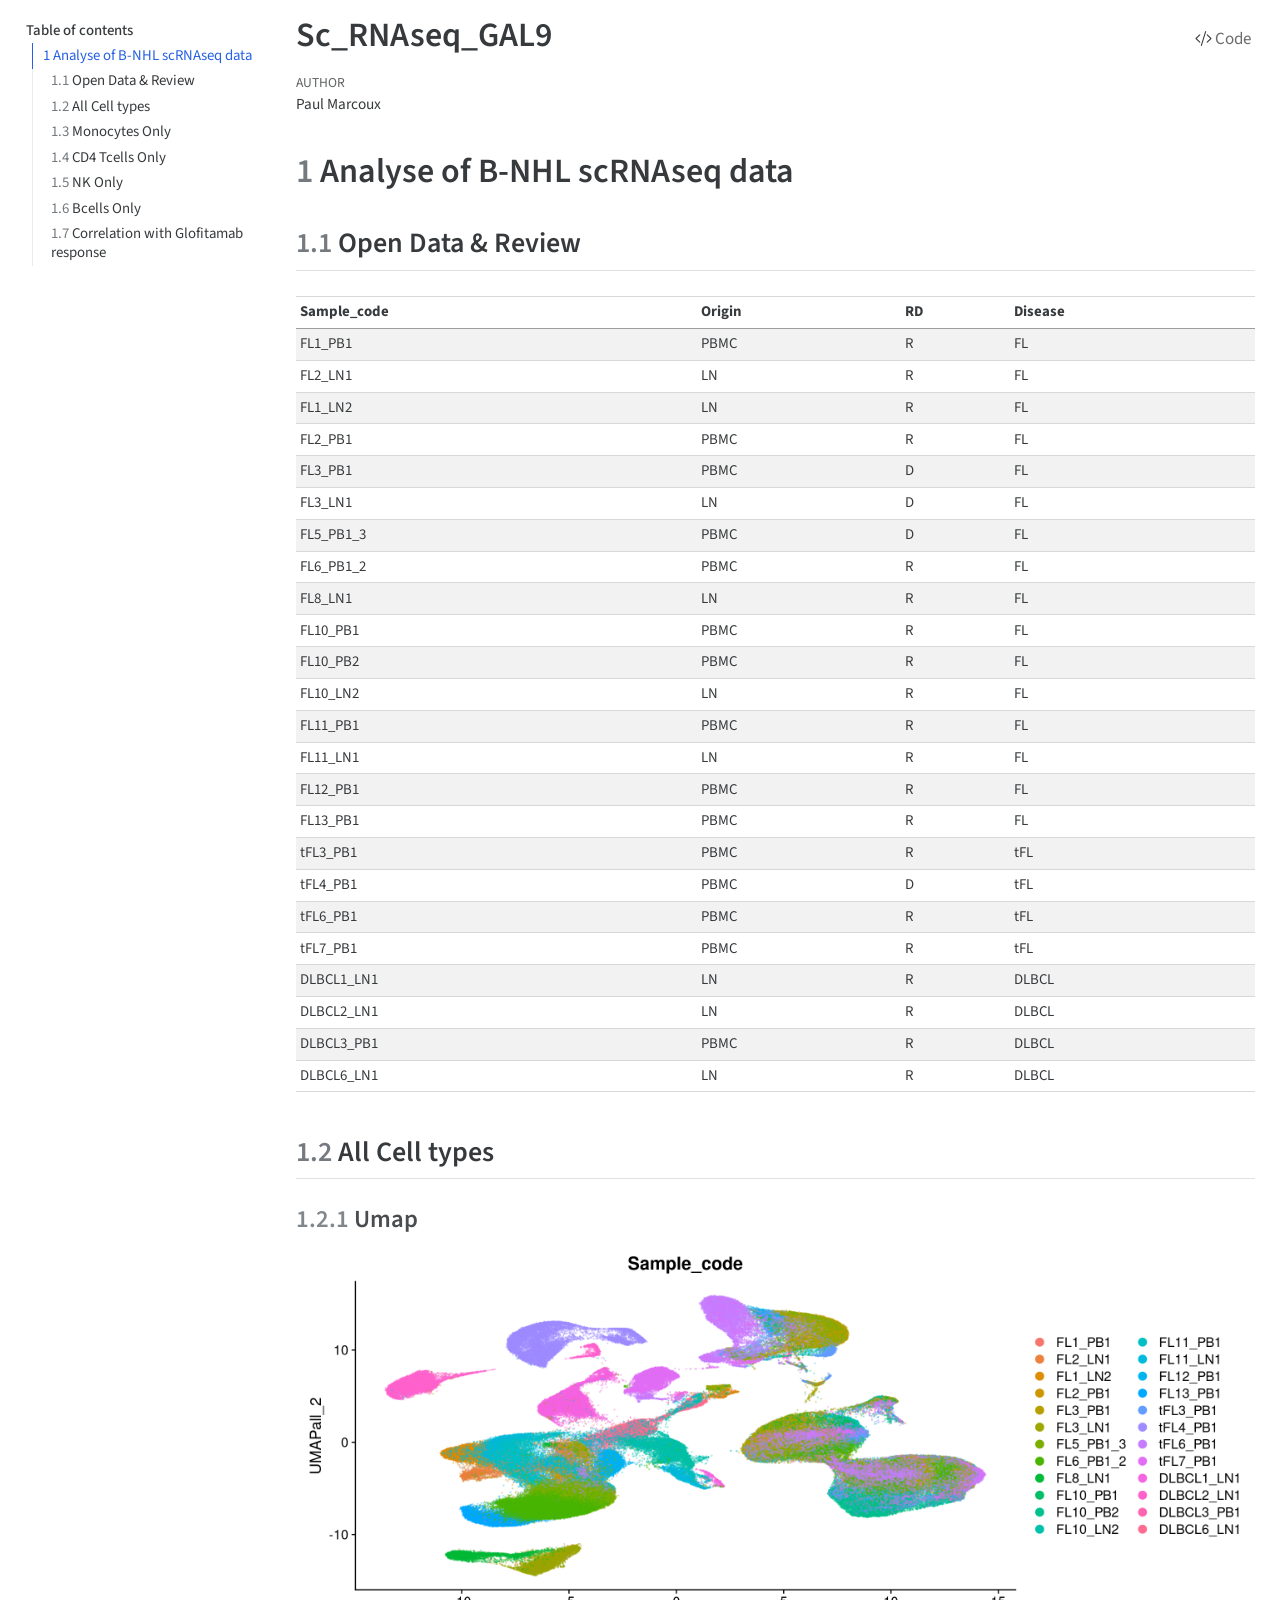
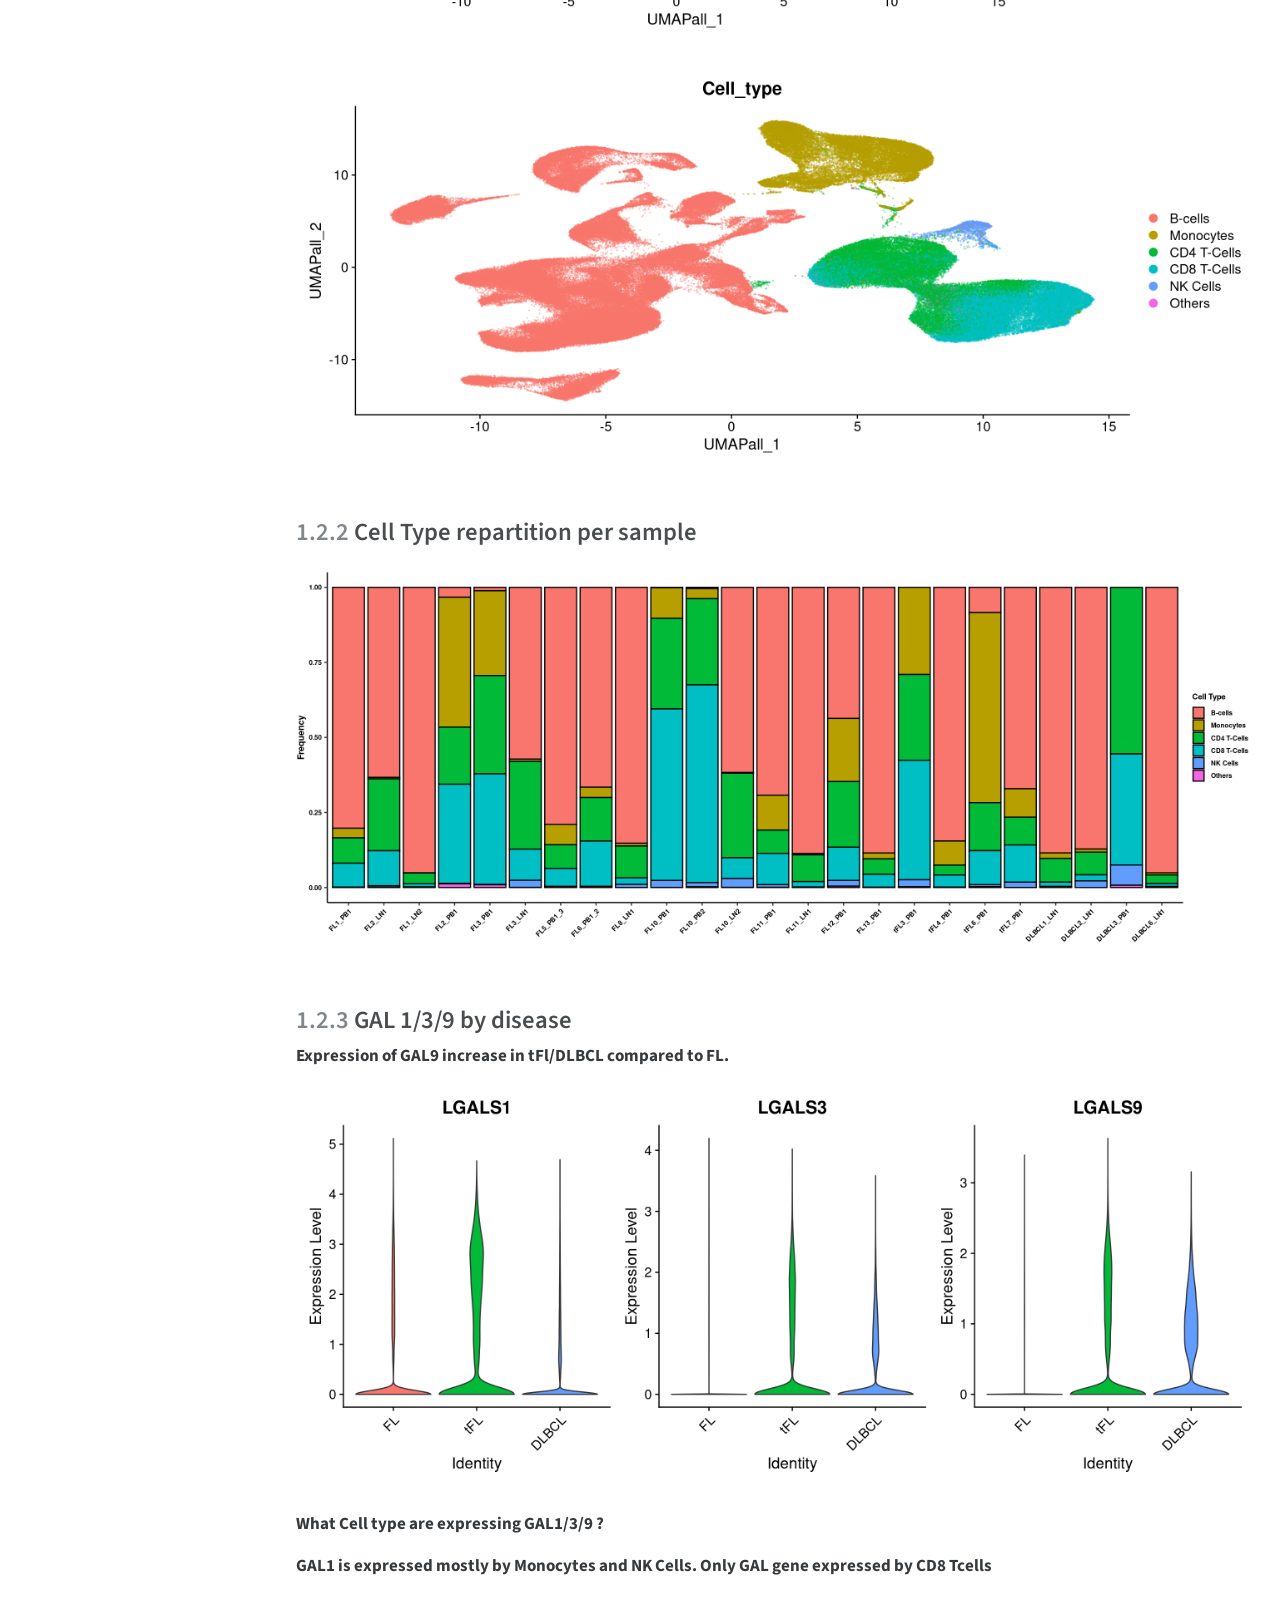
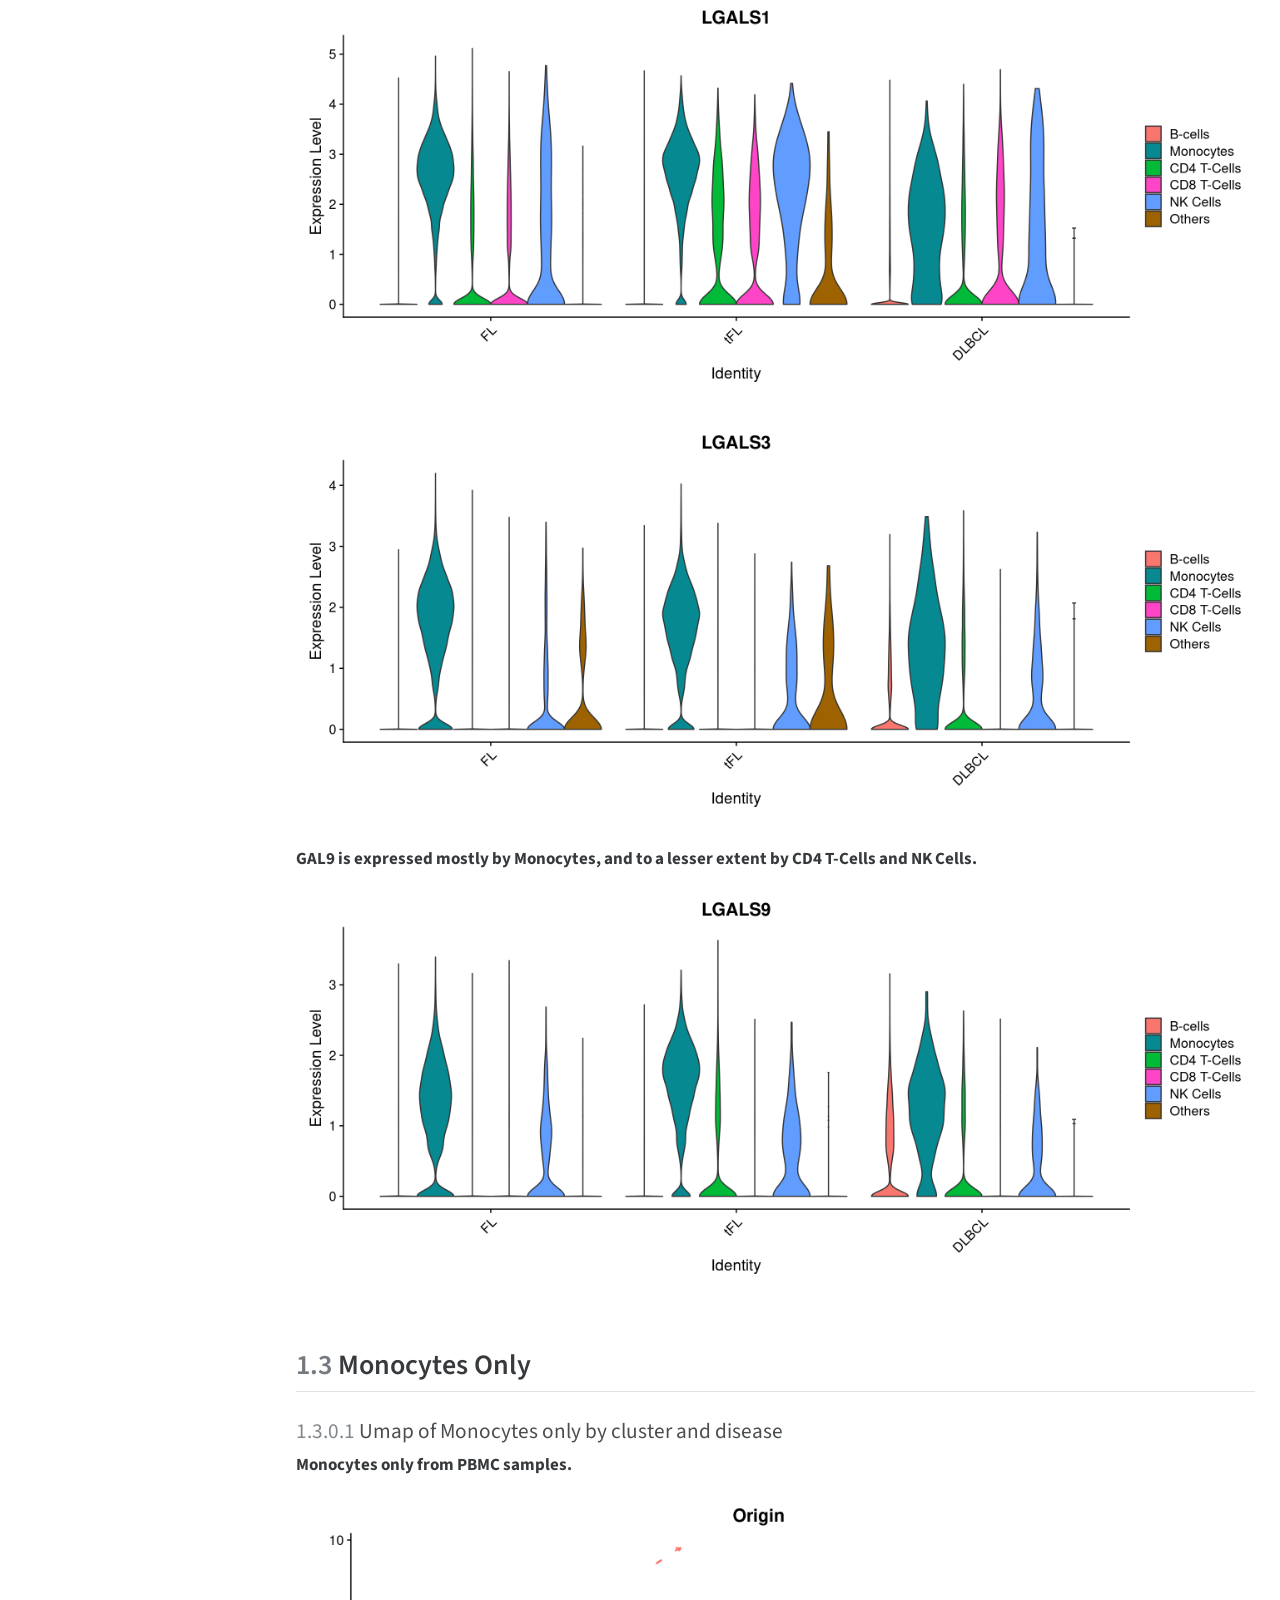
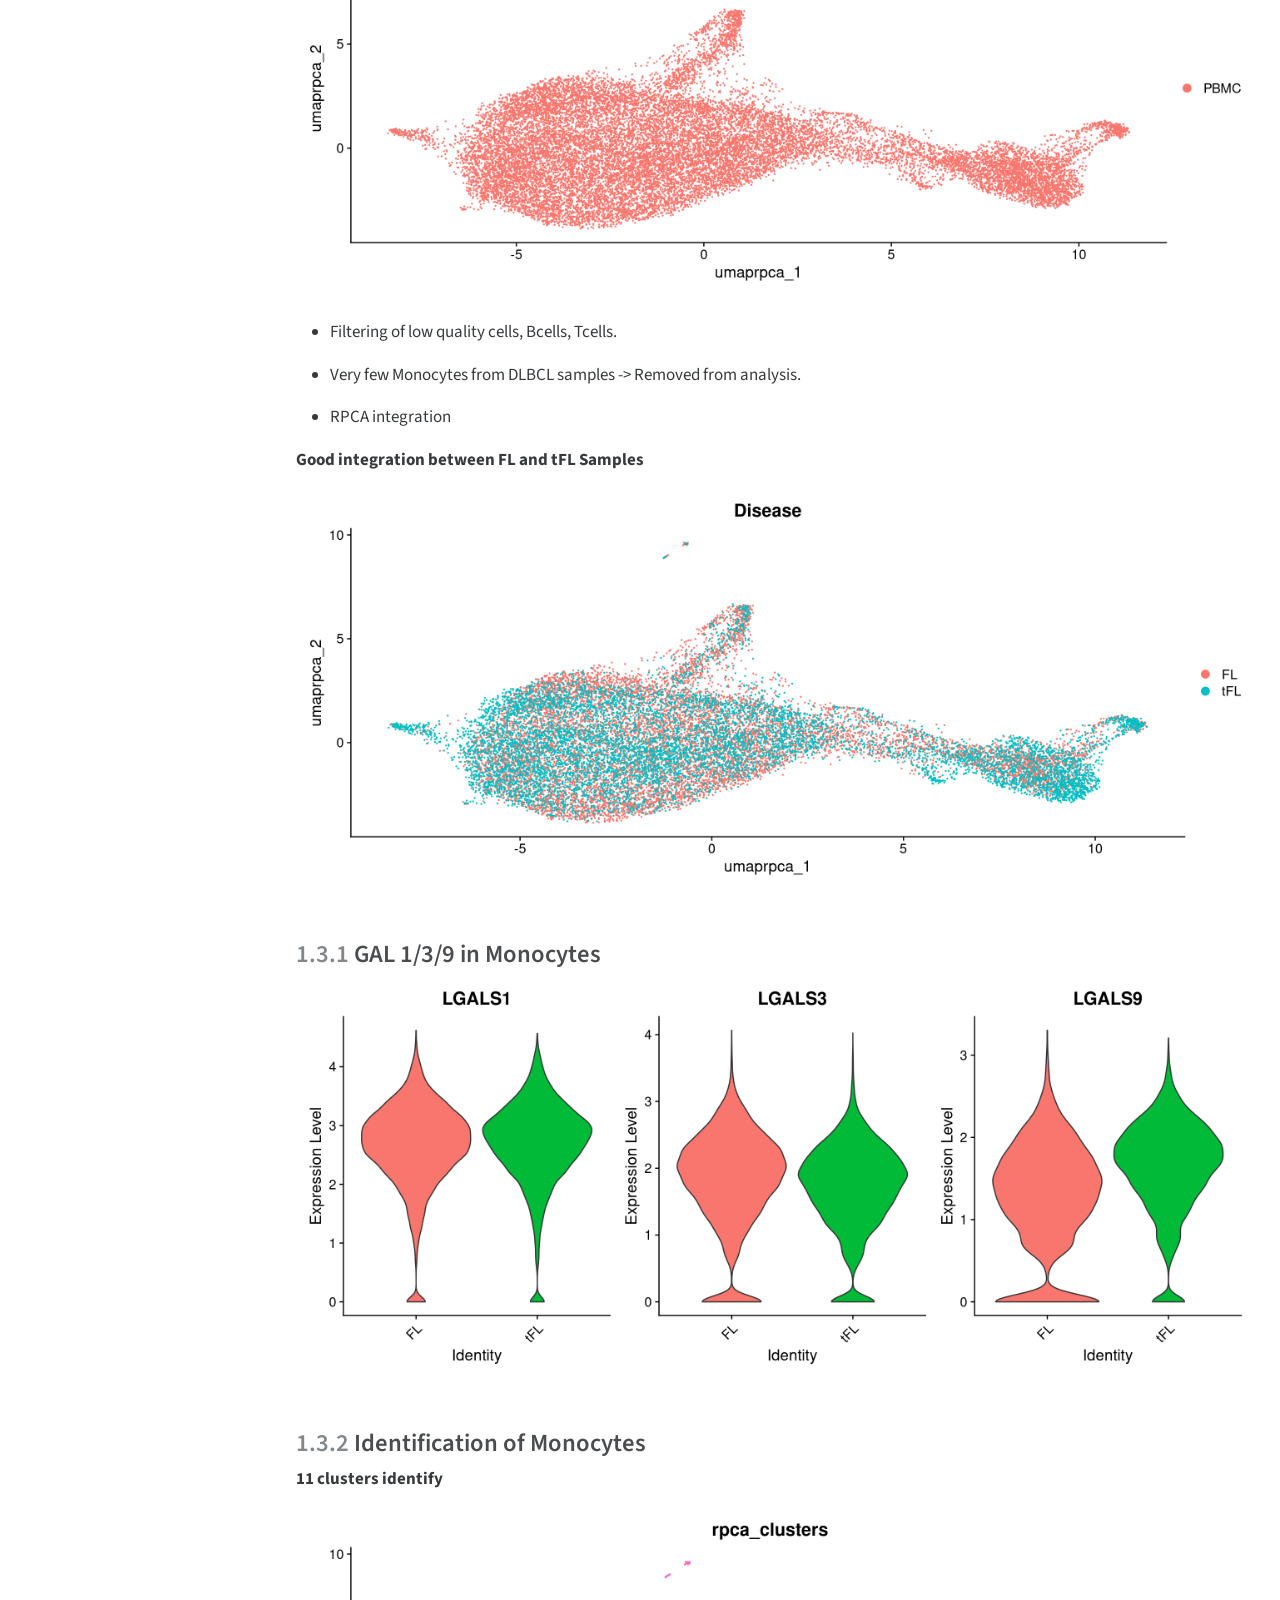
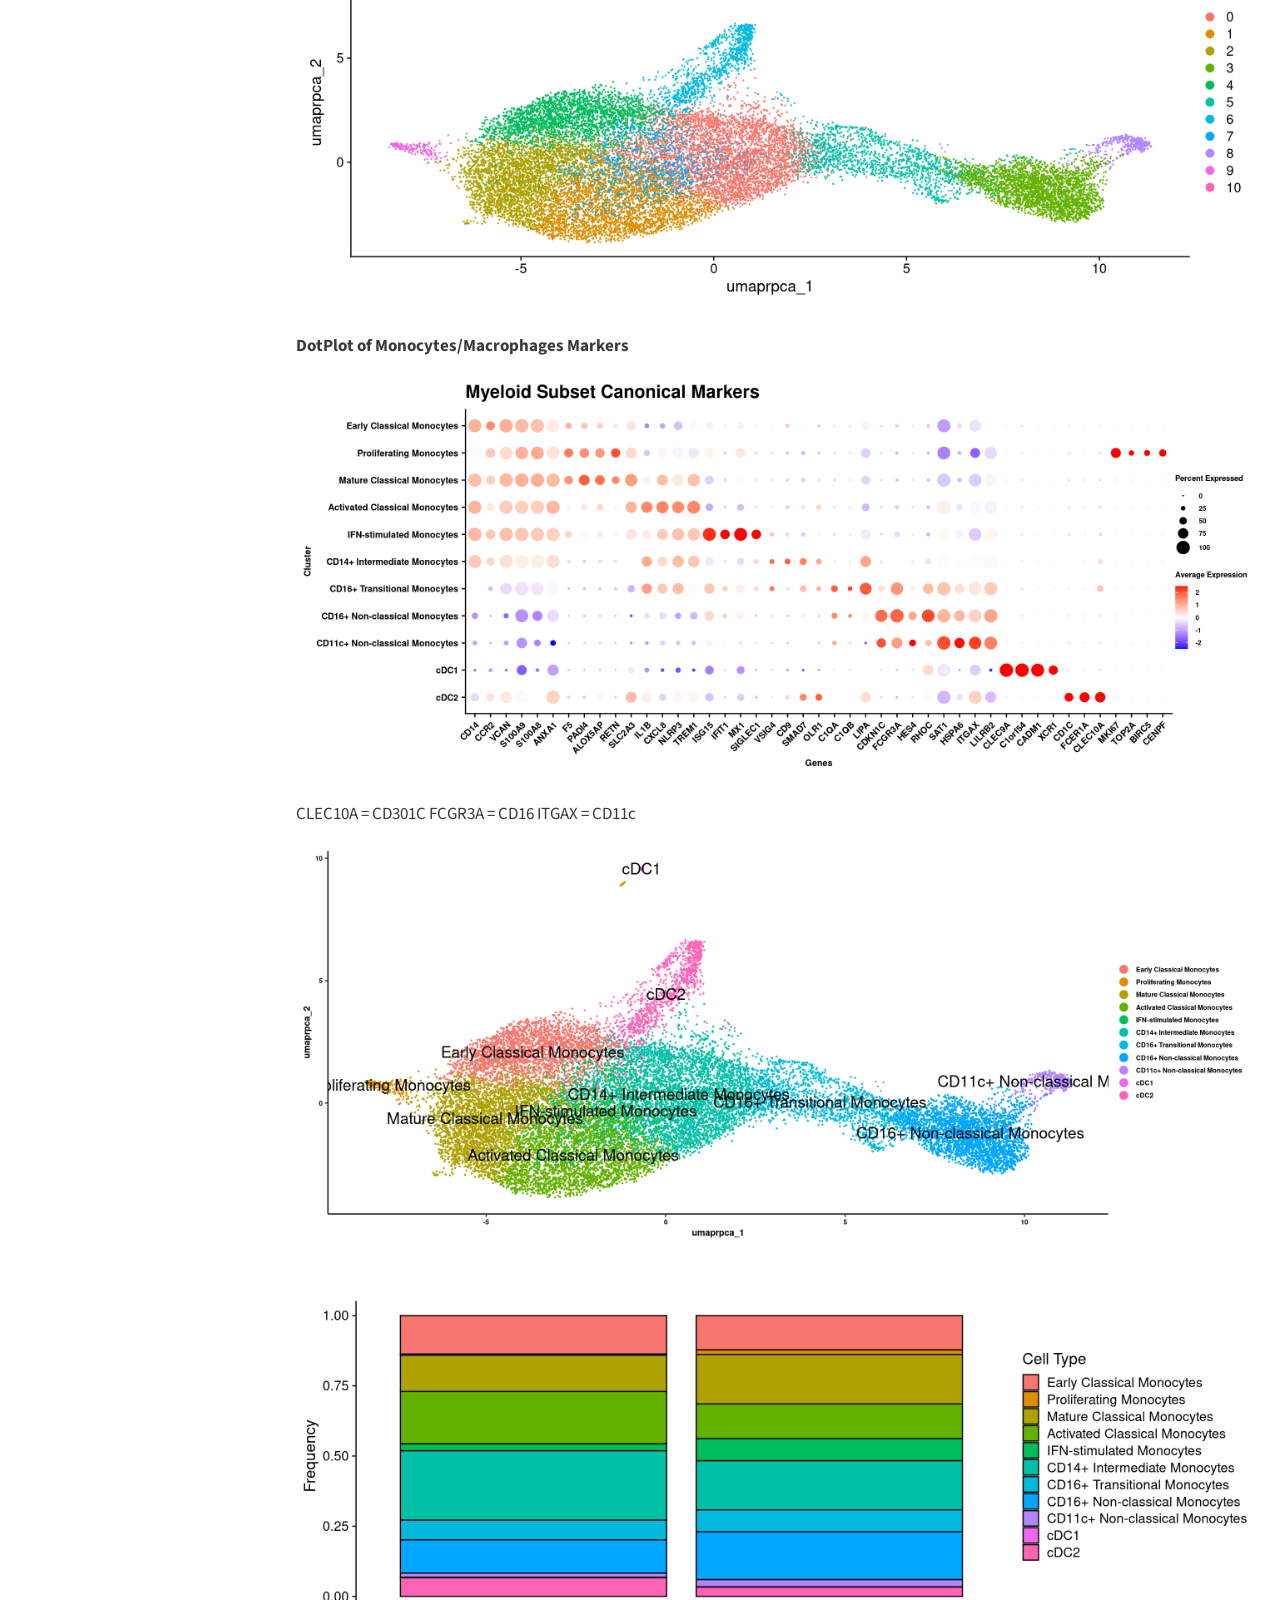
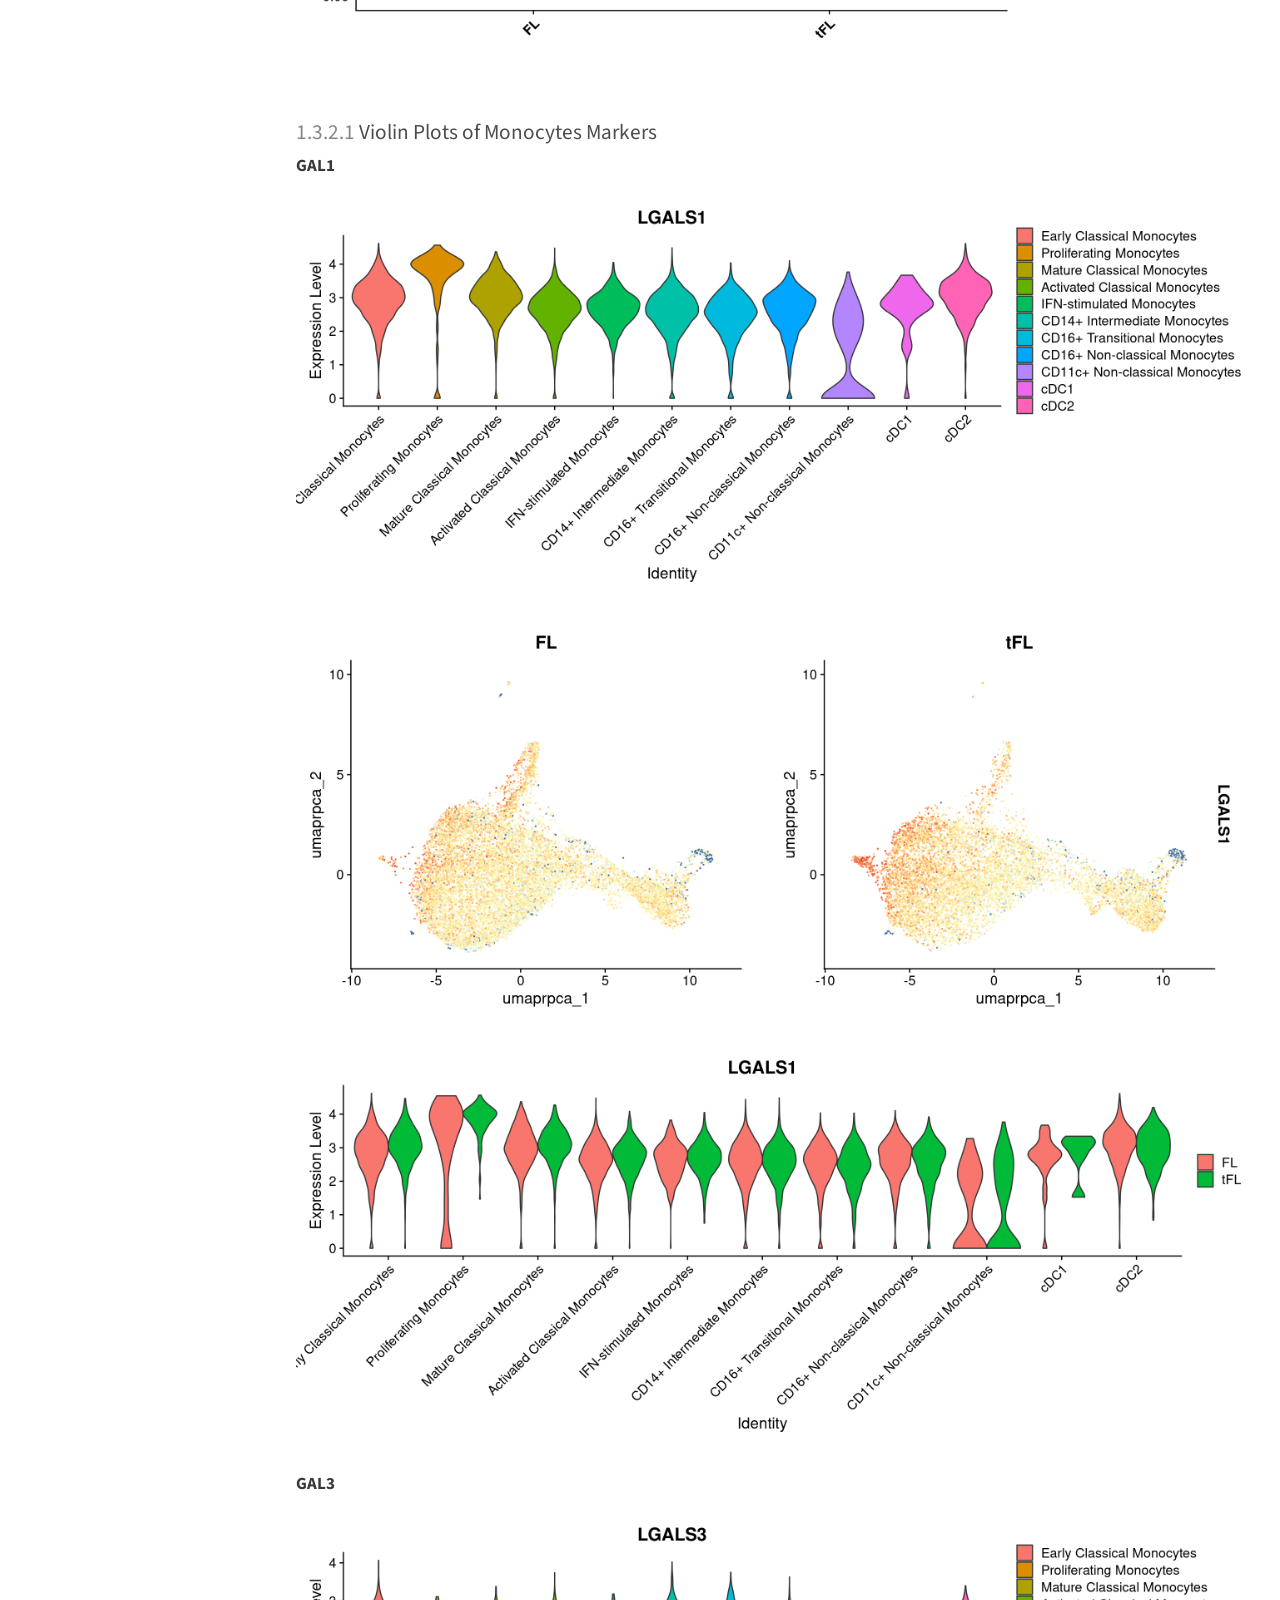
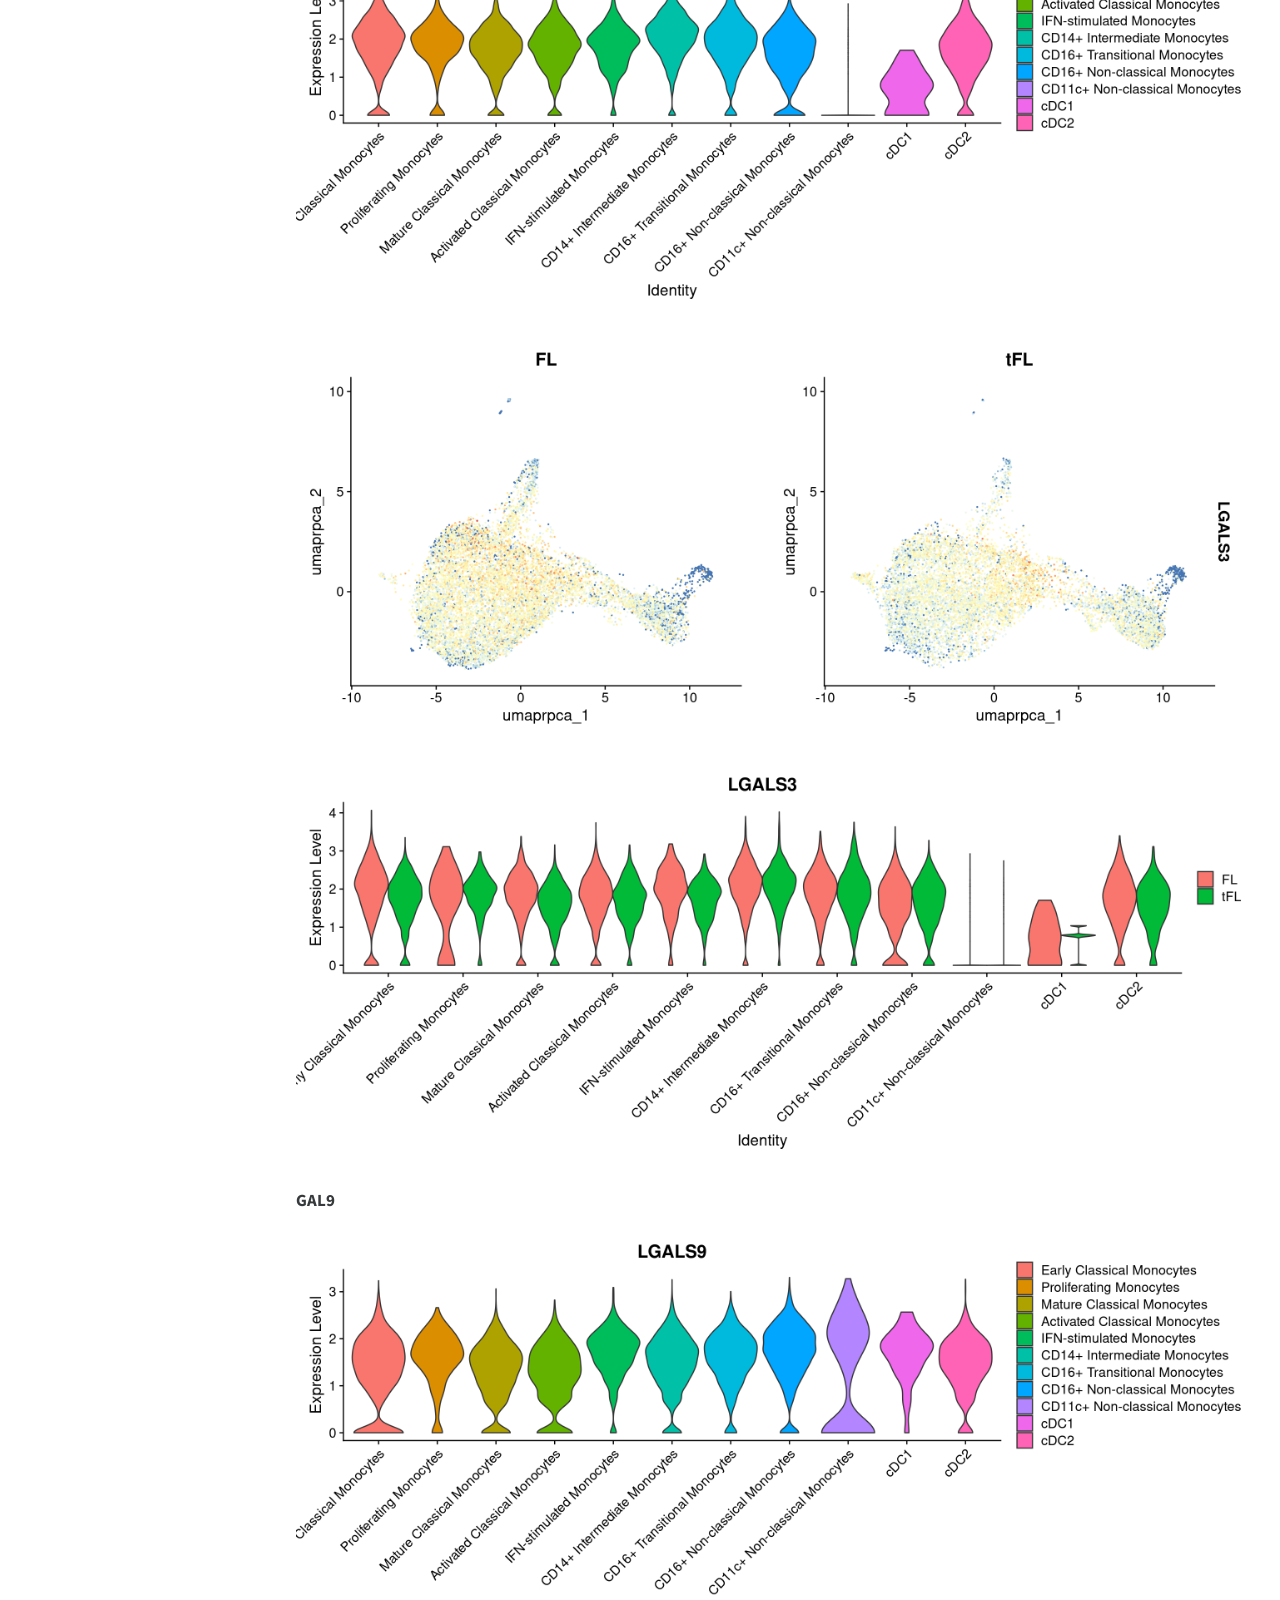
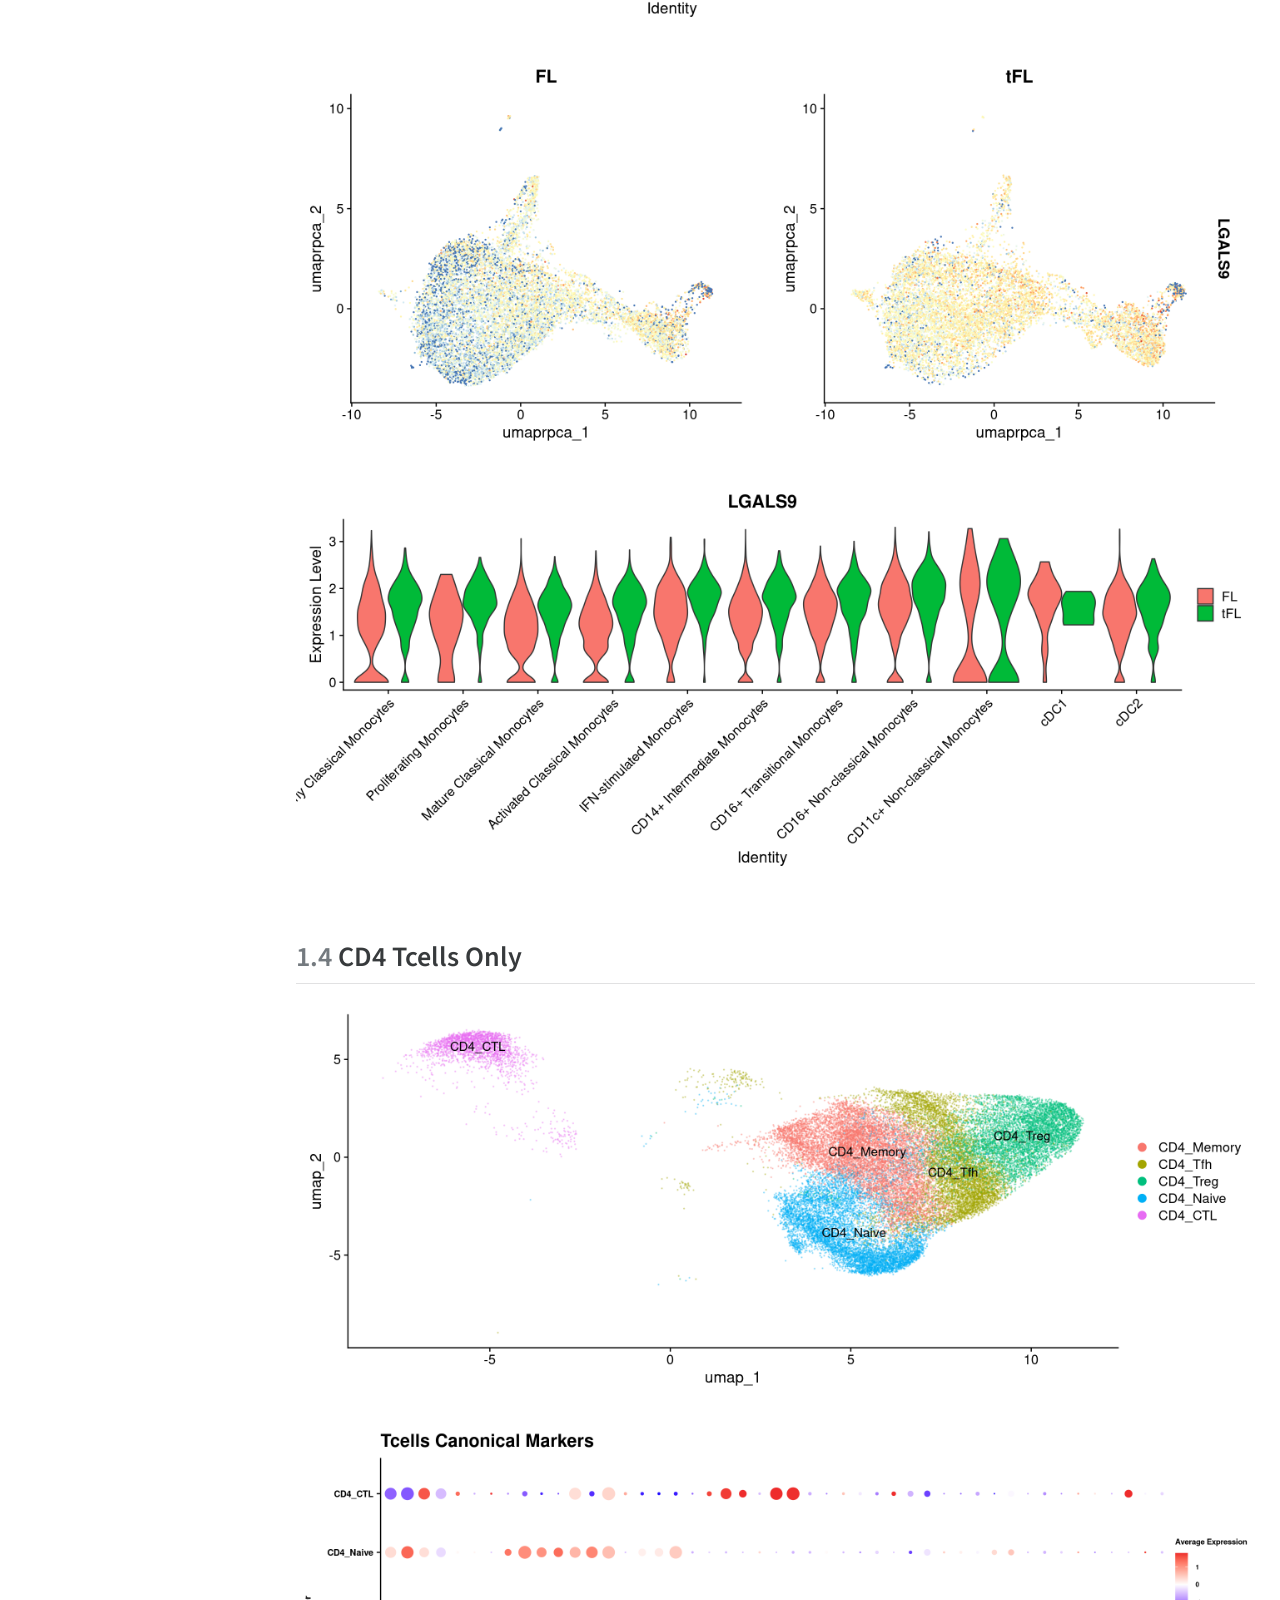
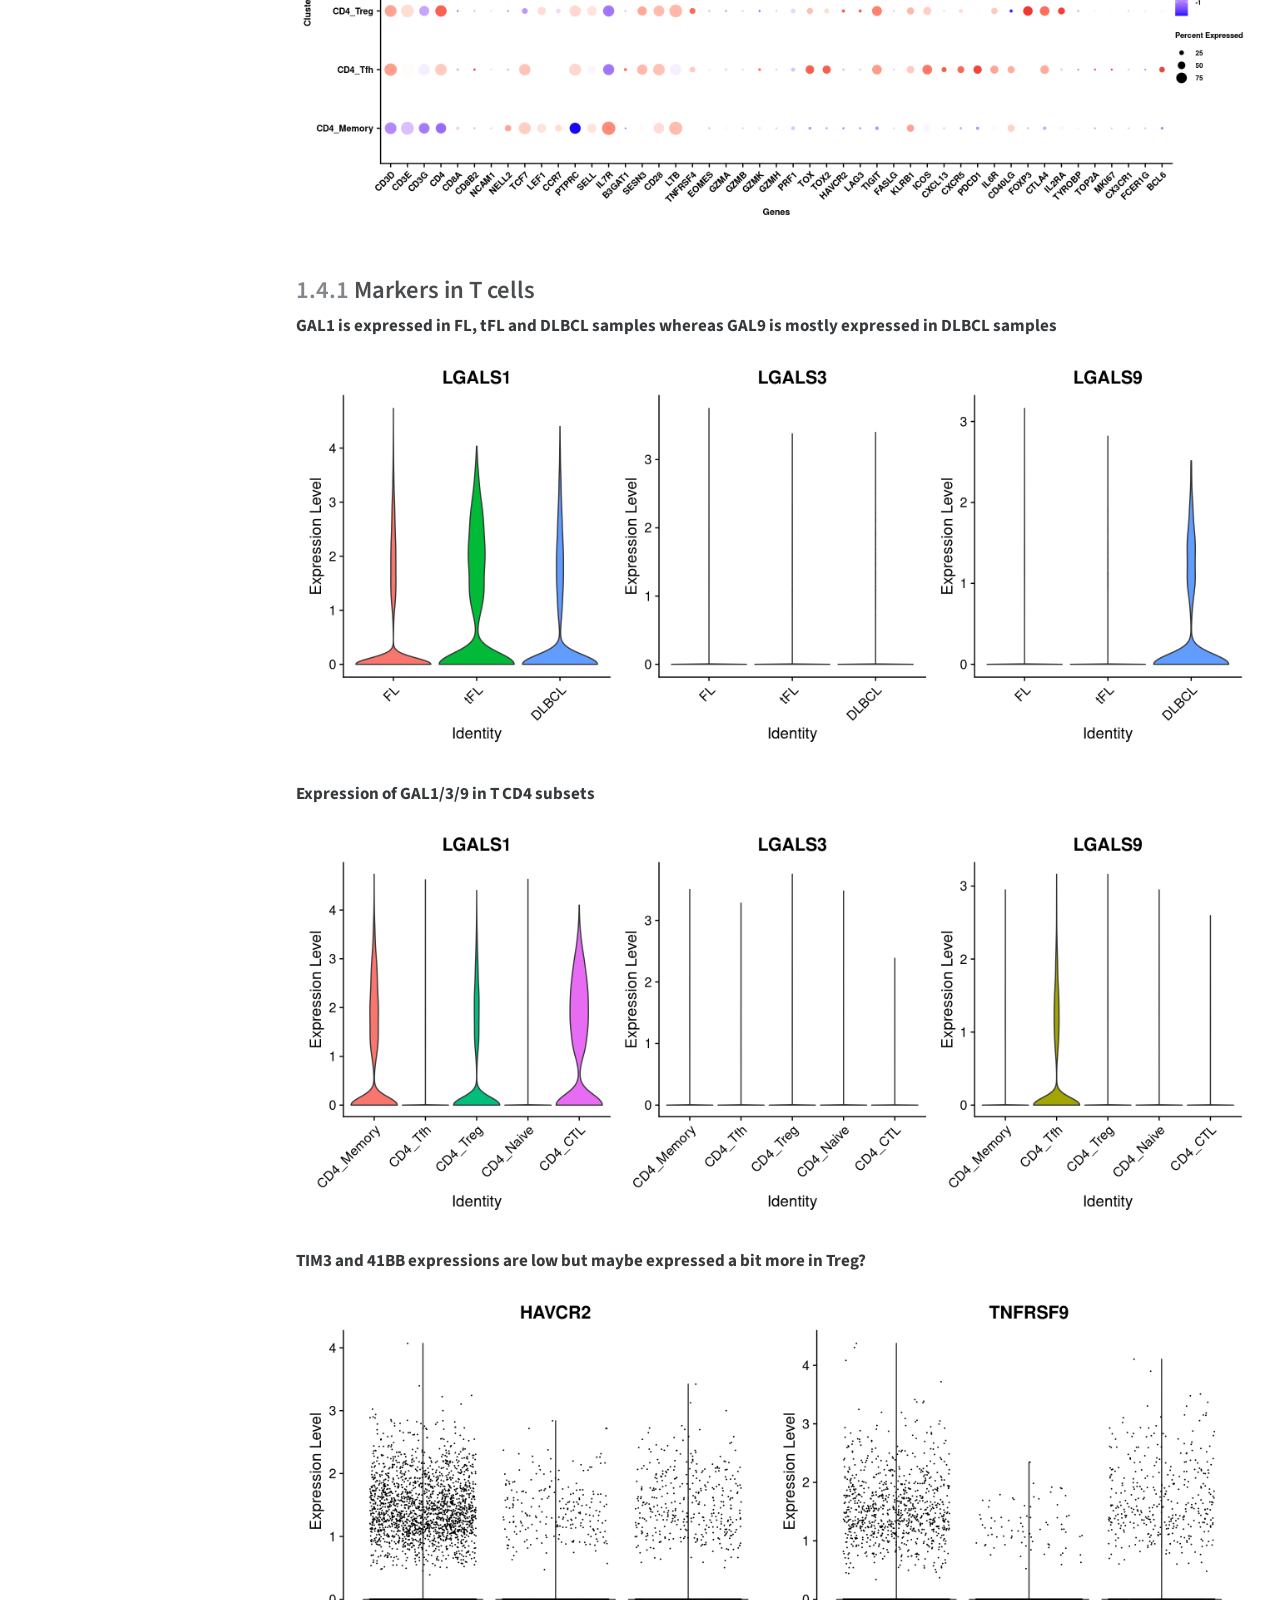
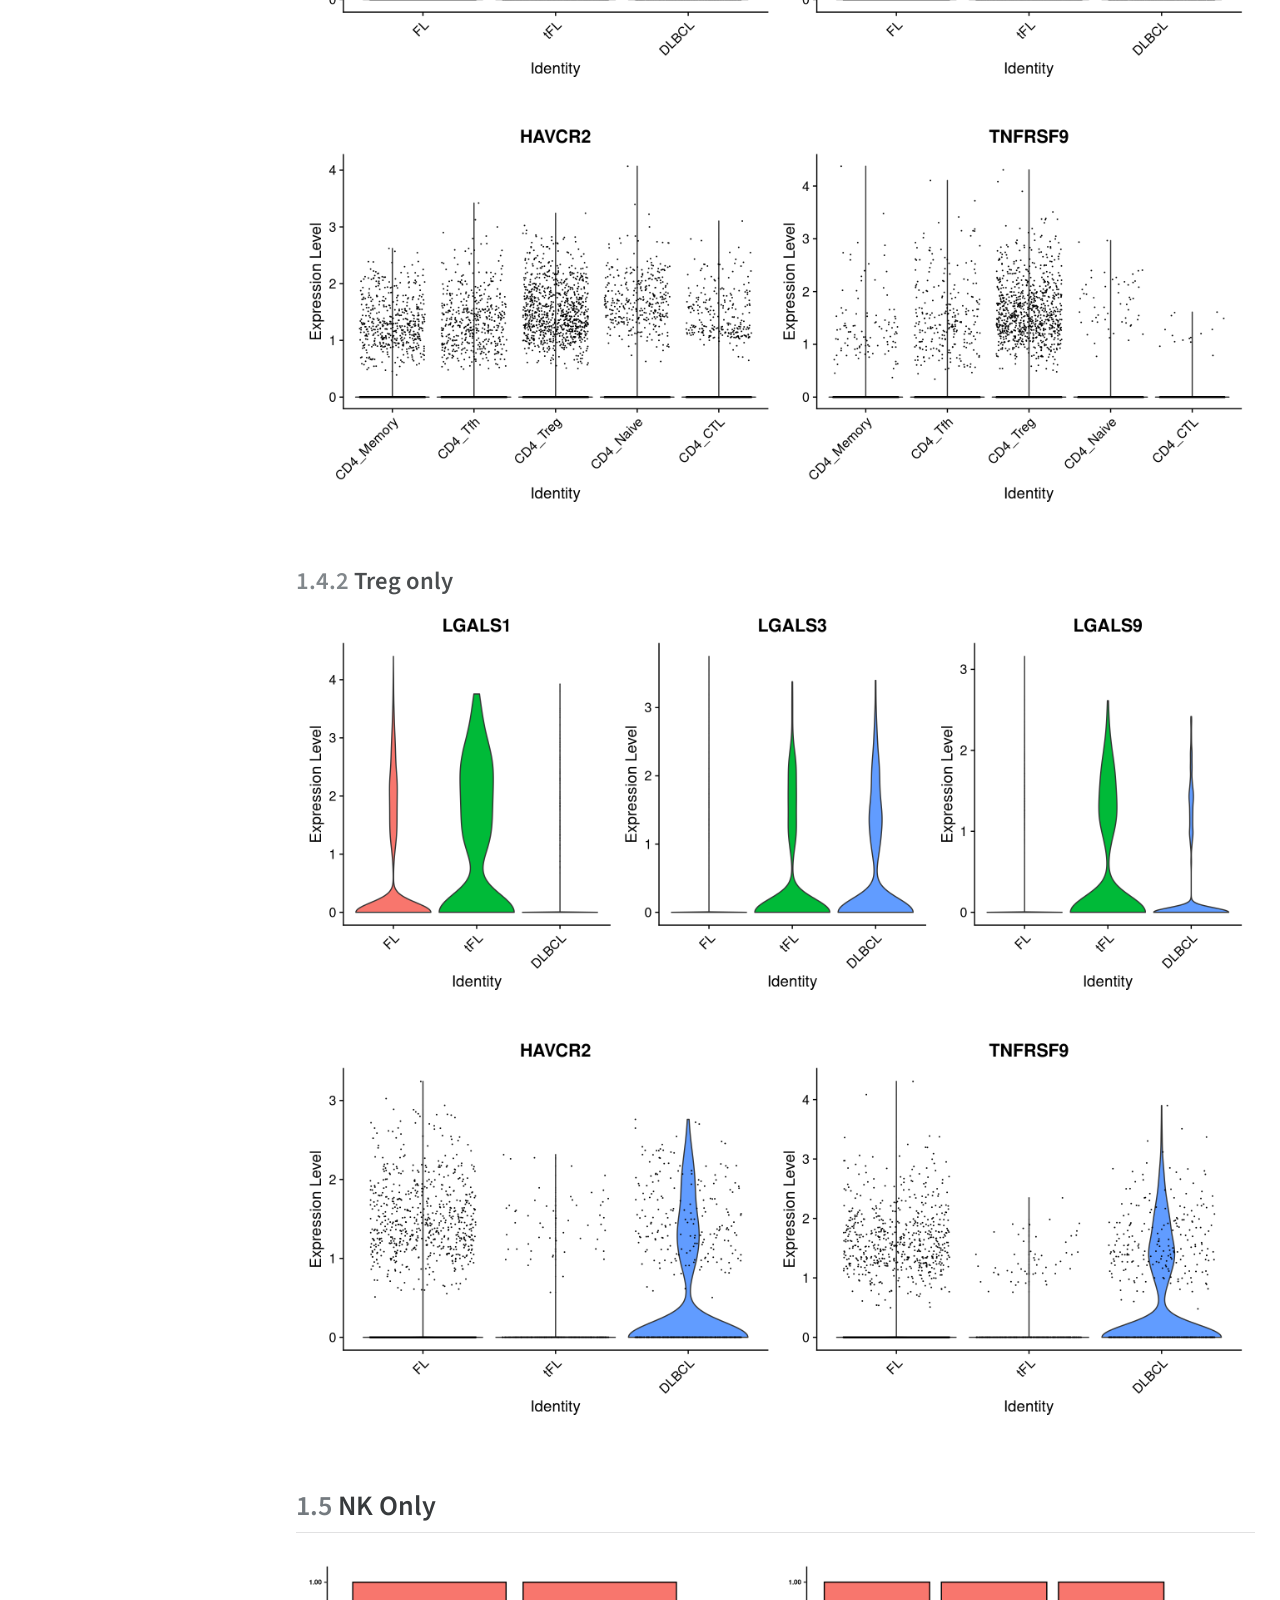
==== commit 2ed7076a: "Built site for gh-pages" ====
--- a/index.html
+++ b/index.html
@@ -583,7 +583,7 @@
 </div>
 </div>
 </div>
-<p><strong>Expression of </strong></p>
+<p><strong>Expression of GAL1/3/9 in T CD4 subsets</strong></p>
 <div class="cell">
 <div class="cell-output-display">
 <div>
@@ -667,27 +667,6 @@
 <div>
 <figure class="figure">
 <p><img src="Sc_RNAseq_GAL9_files/figure-html/unnamed-chunk-27-2.png" class="img-fluid figure-img" width="1152"></p>
-</figure>
-</div>
-</div>
-<div class="cell-output-display">
-<div>
-<figure class="figure">
-<p><img src="Sc_RNAseq_GAL9_files/figure-html/unnamed-chunk-27-3.png" class="img-fluid figure-img" width="1152"></p>
-</figure>
-</div>
-</div>
-<div class="cell-output-display">
-<div>
-<figure class="figure">
-<p><img src="Sc_RNAseq_GAL9_files/figure-html/unnamed-chunk-27-4.png" class="img-fluid figure-img" width="1152"></p>
-</figure>
-</div>
-</div>
-<div class="cell-output-display">
-<div>
-<figure class="figure">
-<p><img src="Sc_RNAseq_GAL9_files/figure-html/unnamed-chunk-27-5.png" class="img-fluid figure-img" width="1152"></p>
 </figure>
 </div>
 </div>
@@ -1683,7 +1662,7 @@
 <span id="cb1-418"><a href="#cb1-418" aria-hidden="true" tabindex="-1"></a>        <span class="at">pt.size =</span> <span class="dv">0</span>,</span>
 <span id="cb1-419"><a href="#cb1-419" aria-hidden="true" tabindex="-1"></a>        <span class="at">raster =</span> <span class="cn">FALSE</span>)</span>
 <span id="cb1-420"><a href="#cb1-420" aria-hidden="true" tabindex="-1"></a><span class="in">```</span></span>
-<span id="cb1-421"><a href="#cb1-421" aria-hidden="true" tabindex="-1"></a>**Expression of **</span>
+<span id="cb1-421"><a href="#cb1-421" aria-hidden="true" tabindex="-1"></a>**Expression of GAL1/3/9 in T CD4 subsets**</span>
 <span id="cb1-424"><a href="#cb1-424" aria-hidden="true" tabindex="-1"></a><span class="in">```{r}</span></span>
 <span id="cb1-425"><a href="#cb1-425" aria-hidden="true" tabindex="-1"></a><span class="fu">VlnPlot</span>(Tcells_TCD4,</span>
 <span id="cb1-426"><a href="#cb1-426" aria-hidden="true" tabindex="-1"></a>        <span class="at">features =</span> <span class="fu">c</span>(<span class="st">"LGALS1"</span>,<span class="st">"LGALS3"</span>,<span class="st">"LGALS9"</span>),</span>
@@ -1793,295 +1772,274 @@
 <span id="cb1-540"><a href="#cb1-540" aria-hidden="true" tabindex="-1"></a></span>
 <span id="cb1-543"><a href="#cb1-543" aria-hidden="true" tabindex="-1"></a><span class="in">```{r}</span></span>
 <span id="cb1-544"><a href="#cb1-544" aria-hidden="true" tabindex="-1"></a><span class="fu">VlnPlot</span>(Tcells_NK,</span>
-<span id="cb1-545"><a href="#cb1-545" aria-hidden="true" tabindex="-1"></a>        <span class="at">features =</span> <span class="fu">c</span>(<span class="st">"LGALS1"</span>),</span>
+<span id="cb1-545"><a href="#cb1-545" aria-hidden="true" tabindex="-1"></a>        <span class="at">features =</span> <span class="fu">c</span>(<span class="st">"LGALS1"</span>,<span class="st">"LGALS3"</span>,<span class="st">"LGALS9"</span>),</span>
 <span id="cb1-546"><a href="#cb1-546" aria-hidden="true" tabindex="-1"></a>        <span class="at">group.by =</span> <span class="st">"Disease"</span>,</span>
 <span id="cb1-547"><a href="#cb1-547" aria-hidden="true" tabindex="-1"></a>        <span class="at">pt.size =</span> <span class="dv">0</span>,</span>
 <span id="cb1-548"><a href="#cb1-548" aria-hidden="true" tabindex="-1"></a>        <span class="at">raster =</span> <span class="cn">FALSE</span></span>
 <span id="cb1-549"><a href="#cb1-549" aria-hidden="true" tabindex="-1"></a>)</span>
 <span id="cb1-550"><a href="#cb1-550" aria-hidden="true" tabindex="-1"></a></span>
-<span id="cb1-551"><a href="#cb1-551" aria-hidden="true" tabindex="-1"></a><span class="fu">VlnPlot</span>(Tcells_NK,</span>
-<span id="cb1-552"><a href="#cb1-552" aria-hidden="true" tabindex="-1"></a>        <span class="at">features =</span> <span class="fu">c</span>(<span class="st">"LGALS3"</span>),</span>
-<span id="cb1-553"><a href="#cb1-553" aria-hidden="true" tabindex="-1"></a>        <span class="at">group.by =</span> <span class="st">"Disease"</span>,</span>
-<span id="cb1-554"><a href="#cb1-554" aria-hidden="true" tabindex="-1"></a>        <span class="at">pt.size =</span> <span class="dv">0</span>,</span>
-<span id="cb1-555"><a href="#cb1-555" aria-hidden="true" tabindex="-1"></a>        <span class="at">raster =</span> <span class="cn">FALSE</span></span>
-<span id="cb1-556"><a href="#cb1-556" aria-hidden="true" tabindex="-1"></a>)</span>
-<span id="cb1-557"><a href="#cb1-557" aria-hidden="true" tabindex="-1"></a></span>
-<span id="cb1-558"><a href="#cb1-558" aria-hidden="true" tabindex="-1"></a><span class="fu">VlnPlot</span>(Tcells_NK,</span>
-<span id="cb1-559"><a href="#cb1-559" aria-hidden="true" tabindex="-1"></a>        <span class="at">features =</span> <span class="fu">c</span>(<span class="st">"LGALS9"</span>),</span>
-<span id="cb1-560"><a href="#cb1-560" aria-hidden="true" tabindex="-1"></a>        <span class="at">group.by =</span> <span class="st">"Disease"</span>,</span>
-<span id="cb1-561"><a href="#cb1-561" aria-hidden="true" tabindex="-1"></a>        <span class="at">pt.size =</span> <span class="dv">0</span>,</span>
-<span id="cb1-562"><a href="#cb1-562" aria-hidden="true" tabindex="-1"></a>        <span class="at">raster =</span> <span class="cn">FALSE</span></span>
-<span id="cb1-563"><a href="#cb1-563" aria-hidden="true" tabindex="-1"></a>)</span>
-<span id="cb1-564"><a href="#cb1-564" aria-hidden="true" tabindex="-1"></a><span class="co">#TIM3</span></span>
-<span id="cb1-565"><a href="#cb1-565" aria-hidden="true" tabindex="-1"></a><span class="fu">VlnPlot</span>(Tcells_NK,</span>
-<span id="cb1-566"><a href="#cb1-566" aria-hidden="true" tabindex="-1"></a>        <span class="at">features =</span> <span class="fu">c</span>(<span class="st">"HAVCR2"</span>),</span>
-<span id="cb1-567"><a href="#cb1-567" aria-hidden="true" tabindex="-1"></a>        <span class="at">group.by =</span> <span class="st">"Disease"</span>,</span>
-<span id="cb1-568"><a href="#cb1-568" aria-hidden="true" tabindex="-1"></a>        <span class="at">pt.size =</span> <span class="dv">0</span>,</span>
-<span id="cb1-569"><a href="#cb1-569" aria-hidden="true" tabindex="-1"></a>        <span class="at">raster =</span> <span class="cn">FALSE</span></span>
-<span id="cb1-570"><a href="#cb1-570" aria-hidden="true" tabindex="-1"></a>)</span>
-<span id="cb1-571"><a href="#cb1-571" aria-hidden="true" tabindex="-1"></a></span>
-<span id="cb1-572"><a href="#cb1-572" aria-hidden="true" tabindex="-1"></a><span class="co">#41BB</span></span>
-<span id="cb1-573"><a href="#cb1-573" aria-hidden="true" tabindex="-1"></a><span class="fu">VlnPlot</span>(Tcells_NK,</span>
-<span id="cb1-574"><a href="#cb1-574" aria-hidden="true" tabindex="-1"></a>        <span class="at">features =</span> <span class="fu">c</span>(<span class="st">"TNFRSF9"</span>),</span>
-<span id="cb1-575"><a href="#cb1-575" aria-hidden="true" tabindex="-1"></a>        <span class="at">group.by =</span> <span class="st">"Disease"</span>,</span>
-<span id="cb1-576"><a href="#cb1-576" aria-hidden="true" tabindex="-1"></a>        <span class="at">pt.size =</span> <span class="dv">0</span>,</span>
-<span id="cb1-577"><a href="#cb1-577" aria-hidden="true" tabindex="-1"></a>        <span class="at">raster =</span> <span class="cn">FALSE</span></span>
-<span id="cb1-578"><a href="#cb1-578" aria-hidden="true" tabindex="-1"></a>)</span>
-<span id="cb1-579"><a href="#cb1-579" aria-hidden="true" tabindex="-1"></a><span class="in">```</span></span>
-<span id="cb1-580"><a href="#cb1-580" aria-hidden="true" tabindex="-1"></a></span>
-<span id="cb1-581"><a href="#cb1-581" aria-hidden="true" tabindex="-1"></a><span class="fu">## Bcells Only</span></span>
-<span id="cb1-582"><a href="#cb1-582" aria-hidden="true" tabindex="-1"></a></span>
-<span id="cb1-585"><a href="#cb1-585" aria-hidden="true" tabindex="-1"></a><span class="in">```{r}</span></span>
-<span id="cb1-586"><a href="#cb1-586" aria-hidden="true" tabindex="-1"></a><span class="fu">load</span>(<span class="fu">here</span>(<span class="st">"~/Postdoc/R/SC_Flex_TALYIES_July2024/Object_R/Seurat_obj_B_annoted.Robj"</span>))</span>
-<span id="cb1-587"><a href="#cb1-587" aria-hidden="true" tabindex="-1"></a></span>
-<span id="cb1-588"><a href="#cb1-588" aria-hidden="true" tabindex="-1"></a><span class="in">```</span></span>
-<span id="cb1-589"><a href="#cb1-589" aria-hidden="true" tabindex="-1"></a></span>
-<span id="cb1-592"><a href="#cb1-592" aria-hidden="true" tabindex="-1"></a><span class="in">```{r}</span></span>
-<span id="cb1-593"><a href="#cb1-593" aria-hidden="true" tabindex="-1"></a>Metadata_Bcell <span class="ot">&lt;-</span> AllBcells<span class="sc">@</span>meta.data <span class="sc">%&gt;%</span></span>
-<span id="cb1-594"><a href="#cb1-594" aria-hidden="true" tabindex="-1"></a>    <span class="fu">select</span>(orig.ident, type, Lymphomatype,Cluster_name,Response_type_total) <span class="sc">%&gt;%</span></span>
-<span id="cb1-595"><a href="#cb1-595" aria-hidden="true" tabindex="-1"></a>    <span class="fu">mutate</span>(<span class="at">Sample_code =</span> <span class="fu">gsub</span>(<span class="st">"</span><span class="sc">\\</span><span class="st">."</span>, <span class="st">"_"</span>, orig.ident)) <span class="sc">%&gt;%</span></span>
-<span id="cb1-596"><a href="#cb1-596" aria-hidden="true" tabindex="-1"></a>    <span class="fu">mutate</span>(<span class="at">cell_id =</span> <span class="fu">gsub</span>(<span class="st">"</span><span class="sc">\\</span><span class="st">."</span>, <span class="st">"_"</span>, <span class="fu">rownames</span>(.))) <span class="sc">%&gt;%</span></span>
-<span id="cb1-597"><a href="#cb1-597" aria-hidden="true" tabindex="-1"></a>    <span class="fu">mutate</span>(</span>
-<span id="cb1-598"><a href="#cb1-598" aria-hidden="true" tabindex="-1"></a>      <span class="at">Sample_code =</span> <span class="fu">ifelse</span>(Sample_code <span class="sc">==</span> <span class="st">"FL5_PB1"</span>, <span class="st">"FL5_PB1_3"</span>, Sample_code),</span>
-<span id="cb1-599"><a href="#cb1-599" aria-hidden="true" tabindex="-1"></a>      <span class="at">Sample_code =</span> <span class="fu">ifelse</span>(Sample_code <span class="sc">==</span> <span class="st">"FL6_PB1"</span>, <span class="st">"FL6_PB1_2"</span>, Sample_code)</span>
-<span id="cb1-600"><a href="#cb1-600" aria-hidden="true" tabindex="-1"></a>    ) <span class="sc">|&gt;</span> </span>
-<span id="cb1-601"><a href="#cb1-601" aria-hidden="true" tabindex="-1"></a>  <span class="fu">mutate</span>(<span class="at">B_cell_type =</span> <span class="fu">case_when</span>(</span>
-<span id="cb1-602"><a href="#cb1-602" aria-hidden="true" tabindex="-1"></a>    <span class="co"># Cluster_name == "Circulating_B_Cells" ~ "Circulating_B_Tumor_B_Cells",</span></span>
-<span id="cb1-603"><a href="#cb1-603" aria-hidden="true" tabindex="-1"></a>    Cluster_name <span class="sc">%in%</span> <span class="fu">c</span>(<span class="st">"tFL4_PB1_2"</span>,<span class="st">"DLBCL6_LN1_2"</span>,<span class="st">"DLBCL2_LN1_2"</span>) <span class="sc">~</span> <span class="st">"Proliferating_Tumor_B_Cells"</span>,</span>
-<span id="cb1-604"><a href="#cb1-604" aria-hidden="true" tabindex="-1"></a>    Cluster_name <span class="sc">==</span> <span class="st">"Healthy_B_Cells"</span> <span class="sc">~</span> <span class="st">"Healthy_B_Cells"</span>,</span>
-<span id="cb1-605"><a href="#cb1-605" aria-hidden="true" tabindex="-1"></a>    Cluster_name <span class="sc">==</span> <span class="st">"KI67+_B_Cells"</span> <span class="sc">~</span> <span class="st">"Proliferating_Tumor_B_Cells"</span>,</span>
-<span id="cb1-606"><a href="#cb1-606" aria-hidden="true" tabindex="-1"></a>    <span class="cn">TRUE</span> <span class="sc">~</span> <span class="st">"Non_Prolif_Tumor_B_Cells"</span></span>
-<span id="cb1-607"><a href="#cb1-607" aria-hidden="true" tabindex="-1"></a>  )) <span class="sc">|&gt;</span> </span>
-<span id="cb1-608"><a href="#cb1-608" aria-hidden="true" tabindex="-1"></a>  <span class="fu">mutate</span>(<span class="at">Lymphomatype =</span> <span class="fu">factor</span>(Lymphomatype, <span class="at">levels =</span> <span class="fu">c</span>(<span class="st">"FL"</span>,<span class="st">"tFL"</span>,<span class="st">"DLBCL"</span>)),</span>
-<span id="cb1-609"><a href="#cb1-609" aria-hidden="true" tabindex="-1"></a>         <span class="at">Sample_code_paper =</span> Sample_code,</span>
-<span id="cb1-610"><a href="#cb1-610" aria-hidden="true" tabindex="-1"></a>         <span class="at">Sample_code_paper =</span> <span class="fu">recode</span>(Sample_code_paper, <span class="sc">!!!</span>Replacement_table),</span>
-<span id="cb1-611"><a href="#cb1-611" aria-hidden="true" tabindex="-1"></a>         <span class="at">Sample_code =</span> <span class="fu">factor</span>(Sample_code, <span class="at">levels =</span> Sample_order),</span>
-<span id="cb1-612"><a href="#cb1-612" aria-hidden="true" tabindex="-1"></a>         <span class="at">type =</span> <span class="fu">if_else</span>(type <span class="sc">==</span> <span class="st">"PB"</span>, <span class="st">"PBMC"</span>, type)</span>
-<span id="cb1-613"><a href="#cb1-613" aria-hidden="true" tabindex="-1"></a>)</span>
-<span id="cb1-614"><a href="#cb1-614" aria-hidden="true" tabindex="-1"></a></span>
-<span id="cb1-615"><a href="#cb1-615" aria-hidden="true" tabindex="-1"></a>  AllBcells <span class="ot">&lt;-</span> <span class="fu">AddMetaData</span>(AllBcells, <span class="at">metadata =</span> Metadata_Bcell<span class="sc">$</span>orig.ident, <span class="at">col.name =</span> <span class="st">"orig.ident"</span>)</span>
-<span id="cb1-616"><a href="#cb1-616" aria-hidden="true" tabindex="-1"></a>  AllBcells <span class="ot">&lt;-</span> <span class="fu">AddMetaData</span>(AllBcells, <span class="at">metadata =</span> Metadata_Bcell<span class="sc">$</span>Sample_code_paper, <span class="at">col.name =</span> <span class="st">"Sample_code_paper"</span>)</span>
-<span id="cb1-617"><a href="#cb1-617" aria-hidden="true" tabindex="-1"></a>  AllBcells <span class="ot">&lt;-</span> <span class="fu">AddMetaData</span>(AllBcells, <span class="at">metadata =</span> Metadata_Bcell<span class="sc">$</span>Sample_code, <span class="at">col.name =</span> <span class="st">"Sample_code"</span>)</span>
-<span id="cb1-618"><a href="#cb1-618" aria-hidden="true" tabindex="-1"></a>  AllBcells <span class="ot">&lt;-</span> <span class="fu">AddMetaData</span>(AllBcells, <span class="at">metadata =</span> Metadata_Bcell<span class="sc">$</span>B_cell_type, <span class="at">col.name =</span> <span class="st">"B_cell_type"</span>)</span>
-<span id="cb1-619"><a href="#cb1-619" aria-hidden="true" tabindex="-1"></a>  AllBcells <span class="ot">&lt;-</span> <span class="fu">AddMetaData</span>(AllBcells, <span class="at">metadata =</span> Metadata_Bcell<span class="sc">$</span>type, <span class="at">col.name =</span> <span class="st">"Origin"</span>)</span>
-<span id="cb1-620"><a href="#cb1-620" aria-hidden="true" tabindex="-1"></a>  AllBcells <span class="ot">&lt;-</span> <span class="fu">AddMetaData</span>(AllBcells, <span class="at">metadata =</span> Metadata_Bcell<span class="sc">$</span>Lymphomatype, <span class="at">col.name =</span> <span class="st">"Disease"</span>)</span>
-<span id="cb1-621"><a href="#cb1-621" aria-hidden="true" tabindex="-1"></a>  </span>
-<span id="cb1-622"><a href="#cb1-622" aria-hidden="true" tabindex="-1"></a><span class="in">```</span></span>
+<span id="cb1-551"><a href="#cb1-551" aria-hidden="true" tabindex="-1"></a><span class="co">#TIM3 41BB</span></span>
+<span id="cb1-552"><a href="#cb1-552" aria-hidden="true" tabindex="-1"></a><span class="fu">VlnPlot</span>(Tcells_NK,</span>
+<span id="cb1-553"><a href="#cb1-553" aria-hidden="true" tabindex="-1"></a>        <span class="at">features =</span> <span class="fu">c</span>(<span class="st">"HAVCR2"</span>,<span class="st">"TNFRSF9"</span>),</span>
+<span id="cb1-554"><a href="#cb1-554" aria-hidden="true" tabindex="-1"></a>        <span class="at">group.by =</span> <span class="st">"Disease"</span>,</span>
+<span id="cb1-555"><a href="#cb1-555" aria-hidden="true" tabindex="-1"></a>        <span class="at">pt.size =</span> <span class="dv">0</span>,</span>
+<span id="cb1-556"><a href="#cb1-556" aria-hidden="true" tabindex="-1"></a>        <span class="at">raster =</span> <span class="cn">FALSE</span></span>
+<span id="cb1-557"><a href="#cb1-557" aria-hidden="true" tabindex="-1"></a>)</span>
+<span id="cb1-558"><a href="#cb1-558" aria-hidden="true" tabindex="-1"></a><span class="in">```</span></span>
+<span id="cb1-559"><a href="#cb1-559" aria-hidden="true" tabindex="-1"></a></span>
+<span id="cb1-560"><a href="#cb1-560" aria-hidden="true" tabindex="-1"></a><span class="fu">## Bcells Only</span></span>
+<span id="cb1-561"><a href="#cb1-561" aria-hidden="true" tabindex="-1"></a></span>
+<span id="cb1-564"><a href="#cb1-564" aria-hidden="true" tabindex="-1"></a><span class="in">```{r}</span></span>
+<span id="cb1-565"><a href="#cb1-565" aria-hidden="true" tabindex="-1"></a><span class="fu">load</span>(<span class="fu">here</span>(<span class="st">"~/Postdoc/R/SC_Flex_TALYIES_July2024/Object_R/Seurat_obj_B_annoted.Robj"</span>))</span>
+<span id="cb1-566"><a href="#cb1-566" aria-hidden="true" tabindex="-1"></a></span>
+<span id="cb1-567"><a href="#cb1-567" aria-hidden="true" tabindex="-1"></a><span class="in">```</span></span>
+<span id="cb1-568"><a href="#cb1-568" aria-hidden="true" tabindex="-1"></a></span>
+<span id="cb1-571"><a href="#cb1-571" aria-hidden="true" tabindex="-1"></a><span class="in">```{r}</span></span>
+<span id="cb1-572"><a href="#cb1-572" aria-hidden="true" tabindex="-1"></a>Metadata_Bcell <span class="ot">&lt;-</span> AllBcells<span class="sc">@</span>meta.data <span class="sc">%&gt;%</span></span>
+<span id="cb1-573"><a href="#cb1-573" aria-hidden="true" tabindex="-1"></a>    <span class="fu">select</span>(orig.ident, type, Lymphomatype,Cluster_name,Response_type_total) <span class="sc">%&gt;%</span></span>
+<span id="cb1-574"><a href="#cb1-574" aria-hidden="true" tabindex="-1"></a>    <span class="fu">mutate</span>(<span class="at">Sample_code =</span> <span class="fu">gsub</span>(<span class="st">"</span><span class="sc">\\</span><span class="st">."</span>, <span class="st">"_"</span>, orig.ident)) <span class="sc">%&gt;%</span></span>
+<span id="cb1-575"><a href="#cb1-575" aria-hidden="true" tabindex="-1"></a>    <span class="fu">mutate</span>(<span class="at">cell_id =</span> <span class="fu">gsub</span>(<span class="st">"</span><span class="sc">\\</span><span class="st">."</span>, <span class="st">"_"</span>, <span class="fu">rownames</span>(.))) <span class="sc">%&gt;%</span></span>
+<span id="cb1-576"><a href="#cb1-576" aria-hidden="true" tabindex="-1"></a>    <span class="fu">mutate</span>(</span>
+<span id="cb1-577"><a href="#cb1-577" aria-hidden="true" tabindex="-1"></a>      <span class="at">Sample_code =</span> <span class="fu">ifelse</span>(Sample_code <span class="sc">==</span> <span class="st">"FL5_PB1"</span>, <span class="st">"FL5_PB1_3"</span>, Sample_code),</span>
+<span id="cb1-578"><a href="#cb1-578" aria-hidden="true" tabindex="-1"></a>      <span class="at">Sample_code =</span> <span class="fu">ifelse</span>(Sample_code <span class="sc">==</span> <span class="st">"FL6_PB1"</span>, <span class="st">"FL6_PB1_2"</span>, Sample_code)</span>
+<span id="cb1-579"><a href="#cb1-579" aria-hidden="true" tabindex="-1"></a>    ) <span class="sc">|&gt;</span> </span>
+<span id="cb1-580"><a href="#cb1-580" aria-hidden="true" tabindex="-1"></a>  <span class="fu">mutate</span>(<span class="at">B_cell_type =</span> <span class="fu">case_when</span>(</span>
+<span id="cb1-581"><a href="#cb1-581" aria-hidden="true" tabindex="-1"></a>    <span class="co"># Cluster_name == "Circulating_B_Cells" ~ "Circulating_B_Tumor_B_Cells",</span></span>
+<span id="cb1-582"><a href="#cb1-582" aria-hidden="true" tabindex="-1"></a>    Cluster_name <span class="sc">%in%</span> <span class="fu">c</span>(<span class="st">"tFL4_PB1_2"</span>,<span class="st">"DLBCL6_LN1_2"</span>,<span class="st">"DLBCL2_LN1_2"</span>) <span class="sc">~</span> <span class="st">"Proliferating_Tumor_B_Cells"</span>,</span>
+<span id="cb1-583"><a href="#cb1-583" aria-hidden="true" tabindex="-1"></a>    Cluster_name <span class="sc">==</span> <span class="st">"Healthy_B_Cells"</span> <span class="sc">~</span> <span class="st">"Healthy_B_Cells"</span>,</span>
+<span id="cb1-584"><a href="#cb1-584" aria-hidden="true" tabindex="-1"></a>    Cluster_name <span class="sc">==</span> <span class="st">"KI67+_B_Cells"</span> <span class="sc">~</span> <span class="st">"Proliferating_Tumor_B_Cells"</span>,</span>
+<span id="cb1-585"><a href="#cb1-585" aria-hidden="true" tabindex="-1"></a>    <span class="cn">TRUE</span> <span class="sc">~</span> <span class="st">"Non_Prolif_Tumor_B_Cells"</span></span>
+<span id="cb1-586"><a href="#cb1-586" aria-hidden="true" tabindex="-1"></a>  )) <span class="sc">|&gt;</span> </span>
+<span id="cb1-587"><a href="#cb1-587" aria-hidden="true" tabindex="-1"></a>  <span class="fu">mutate</span>(<span class="at">Lymphomatype =</span> <span class="fu">factor</span>(Lymphomatype, <span class="at">levels =</span> <span class="fu">c</span>(<span class="st">"FL"</span>,<span class="st">"tFL"</span>,<span class="st">"DLBCL"</span>)),</span>
+<span id="cb1-588"><a href="#cb1-588" aria-hidden="true" tabindex="-1"></a>         <span class="at">Sample_code_paper =</span> Sample_code,</span>
+<span id="cb1-589"><a href="#cb1-589" aria-hidden="true" tabindex="-1"></a>         <span class="at">Sample_code_paper =</span> <span class="fu">recode</span>(Sample_code_paper, <span class="sc">!!!</span>Replacement_table),</span>
+<span id="cb1-590"><a href="#cb1-590" aria-hidden="true" tabindex="-1"></a>         <span class="at">Sample_code =</span> <span class="fu">factor</span>(Sample_code, <span class="at">levels =</span> Sample_order),</span>
+<span id="cb1-591"><a href="#cb1-591" aria-hidden="true" tabindex="-1"></a>         <span class="at">type =</span> <span class="fu">if_else</span>(type <span class="sc">==</span> <span class="st">"PB"</span>, <span class="st">"PBMC"</span>, type)</span>
+<span id="cb1-592"><a href="#cb1-592" aria-hidden="true" tabindex="-1"></a>)</span>
+<span id="cb1-593"><a href="#cb1-593" aria-hidden="true" tabindex="-1"></a></span>
+<span id="cb1-594"><a href="#cb1-594" aria-hidden="true" tabindex="-1"></a>  AllBcells <span class="ot">&lt;-</span> <span class="fu">AddMetaData</span>(AllBcells, <span class="at">metadata =</span> Metadata_Bcell<span class="sc">$</span>orig.ident, <span class="at">col.name =</span> <span class="st">"orig.ident"</span>)</span>
+<span id="cb1-595"><a href="#cb1-595" aria-hidden="true" tabindex="-1"></a>  AllBcells <span class="ot">&lt;-</span> <span class="fu">AddMetaData</span>(AllBcells, <span class="at">metadata =</span> Metadata_Bcell<span class="sc">$</span>Sample_code_paper, <span class="at">col.name =</span> <span class="st">"Sample_code_paper"</span>)</span>
+<span id="cb1-596"><a href="#cb1-596" aria-hidden="true" tabindex="-1"></a>  AllBcells <span class="ot">&lt;-</span> <span class="fu">AddMetaData</span>(AllBcells, <span class="at">metadata =</span> Metadata_Bcell<span class="sc">$</span>Sample_code, <span class="at">col.name =</span> <span class="st">"Sample_code"</span>)</span>
+<span id="cb1-597"><a href="#cb1-597" aria-hidden="true" tabindex="-1"></a>  AllBcells <span class="ot">&lt;-</span> <span class="fu">AddMetaData</span>(AllBcells, <span class="at">metadata =</span> Metadata_Bcell<span class="sc">$</span>B_cell_type, <span class="at">col.name =</span> <span class="st">"B_cell_type"</span>)</span>
+<span id="cb1-598"><a href="#cb1-598" aria-hidden="true" tabindex="-1"></a>  AllBcells <span class="ot">&lt;-</span> <span class="fu">AddMetaData</span>(AllBcells, <span class="at">metadata =</span> Metadata_Bcell<span class="sc">$</span>type, <span class="at">col.name =</span> <span class="st">"Origin"</span>)</span>
+<span id="cb1-599"><a href="#cb1-599" aria-hidden="true" tabindex="-1"></a>  AllBcells <span class="ot">&lt;-</span> <span class="fu">AddMetaData</span>(AllBcells, <span class="at">metadata =</span> Metadata_Bcell<span class="sc">$</span>Lymphomatype, <span class="at">col.name =</span> <span class="st">"Disease"</span>)</span>
+<span id="cb1-600"><a href="#cb1-600" aria-hidden="true" tabindex="-1"></a>  </span>
+<span id="cb1-601"><a href="#cb1-601" aria-hidden="true" tabindex="-1"></a><span class="in">```</span></span>
+<span id="cb1-602"><a href="#cb1-602" aria-hidden="true" tabindex="-1"></a></span>
+<span id="cb1-603"><a href="#cb1-603" aria-hidden="true" tabindex="-1"></a>**Expression of GAL genes in all B are low**</span>
+<span id="cb1-606"><a href="#cb1-606" aria-hidden="true" tabindex="-1"></a><span class="in">```{r}</span></span>
+<span id="cb1-607"><a href="#cb1-607" aria-hidden="true" tabindex="-1"></a><span class="fu">VlnPlot</span>(AllBcells, <span class="at">features =</span> <span class="fu">c</span>(<span class="st">"LGALS1"</span>,<span class="st">"LGALS3"</span>,<span class="st">"LGALS9"</span>),<span class="at">pt.size =</span> <span class="dv">0</span>,<span class="at">group.by =</span> <span class="st">"Disease"</span>)</span>
+<span id="cb1-608"><a href="#cb1-608" aria-hidden="true" tabindex="-1"></a><span class="in">```</span></span>
+<span id="cb1-609"><a href="#cb1-609" aria-hidden="true" tabindex="-1"></a></span>
+<span id="cb1-610"><a href="#cb1-610" aria-hidden="true" tabindex="-1"></a><span class="fu">### BCells Umap</span></span>
+<span id="cb1-611"><a href="#cb1-611" aria-hidden="true" tabindex="-1"></a></span>
+<span id="cb1-614"><a href="#cb1-614" aria-hidden="true" tabindex="-1"></a><span class="in">```{r}</span></span>
+<span id="cb1-615"><a href="#cb1-615" aria-hidden="true" tabindex="-1"></a><span class="fu">DimPlot</span>(AllBcells,</span>
+<span id="cb1-616"><a href="#cb1-616" aria-hidden="true" tabindex="-1"></a>        <span class="at">reduction =</span> <span class="st">"full.umap"</span>,</span>
+<span id="cb1-617"><a href="#cb1-617" aria-hidden="true" tabindex="-1"></a>        <span class="at">label =</span> <span class="cn">FALSE</span>,</span>
+<span id="cb1-618"><a href="#cb1-618" aria-hidden="true" tabindex="-1"></a>        <span class="at">pt.size =</span> <span class="fl">0.01</span>,</span>
+<span id="cb1-619"><a href="#cb1-619" aria-hidden="true" tabindex="-1"></a>        <span class="at">raster =</span> <span class="cn">FALSE</span>,</span>
+<span id="cb1-620"><a href="#cb1-620" aria-hidden="true" tabindex="-1"></a>        <span class="at">group.by =</span> <span class="st">"Sample_code"</span>,</span>
+<span id="cb1-621"><a href="#cb1-621" aria-hidden="true" tabindex="-1"></a>        <span class="at">alpha =</span> <span class="fl">0.3</span></span>
+<span id="cb1-622"><a href="#cb1-622" aria-hidden="true" tabindex="-1"></a>) </span>
 <span id="cb1-623"><a href="#cb1-623" aria-hidden="true" tabindex="-1"></a></span>
-<span id="cb1-624"><a href="#cb1-624" aria-hidden="true" tabindex="-1"></a>**Expression of GAL genes in all B are low**</span>
-<span id="cb1-627"><a href="#cb1-627" aria-hidden="true" tabindex="-1"></a><span class="in">```{r}</span></span>
-<span id="cb1-628"><a href="#cb1-628" aria-hidden="true" tabindex="-1"></a><span class="fu">VlnPlot</span>(AllBcells, <span class="at">features =</span> <span class="fu">c</span>(<span class="st">"LGALS1"</span>,<span class="st">"LGALS3"</span>,<span class="st">"LGALS9"</span>),<span class="at">pt.size =</span> <span class="dv">0</span>,<span class="at">group.by =</span> <span class="st">"Disease"</span>)</span>
-<span id="cb1-629"><a href="#cb1-629" aria-hidden="true" tabindex="-1"></a><span class="in">```</span></span>
-<span id="cb1-630"><a href="#cb1-630" aria-hidden="true" tabindex="-1"></a></span>
-<span id="cb1-631"><a href="#cb1-631" aria-hidden="true" tabindex="-1"></a><span class="fu">### BCells Umap</span></span>
-<span id="cb1-632"><a href="#cb1-632" aria-hidden="true" tabindex="-1"></a></span>
-<span id="cb1-635"><a href="#cb1-635" aria-hidden="true" tabindex="-1"></a><span class="in">```{r}</span></span>
-<span id="cb1-636"><a href="#cb1-636" aria-hidden="true" tabindex="-1"></a><span class="fu">DimPlot</span>(AllBcells,</span>
-<span id="cb1-637"><a href="#cb1-637" aria-hidden="true" tabindex="-1"></a>        <span class="at">reduction =</span> <span class="st">"full.umap"</span>,</span>
-<span id="cb1-638"><a href="#cb1-638" aria-hidden="true" tabindex="-1"></a>        <span class="at">label =</span> <span class="cn">FALSE</span>,</span>
-<span id="cb1-639"><a href="#cb1-639" aria-hidden="true" tabindex="-1"></a>        <span class="at">pt.size =</span> <span class="fl">0.01</span>,</span>
-<span id="cb1-640"><a href="#cb1-640" aria-hidden="true" tabindex="-1"></a>        <span class="at">raster =</span> <span class="cn">FALSE</span>,</span>
-<span id="cb1-641"><a href="#cb1-641" aria-hidden="true" tabindex="-1"></a>        <span class="at">group.by =</span> <span class="st">"Sample_code"</span>,</span>
-<span id="cb1-642"><a href="#cb1-642" aria-hidden="true" tabindex="-1"></a>        <span class="at">alpha =</span> <span class="fl">0.3</span></span>
-<span id="cb1-643"><a href="#cb1-643" aria-hidden="true" tabindex="-1"></a>) </span>
+<span id="cb1-624"><a href="#cb1-624" aria-hidden="true" tabindex="-1"></a><span class="fu">FeaturePlot</span>(AllBcells,</span>
+<span id="cb1-625"><a href="#cb1-625" aria-hidden="true" tabindex="-1"></a>        <span class="at">reduction =</span> <span class="st">"full.umap"</span>,</span>
+<span id="cb1-626"><a href="#cb1-626" aria-hidden="true" tabindex="-1"></a>        <span class="at">features =</span> <span class="st">"MKI67"</span>,</span>
+<span id="cb1-627"><a href="#cb1-627" aria-hidden="true" tabindex="-1"></a>        <span class="at">pt.size =</span> <span class="fl">0.01</span>,</span>
+<span id="cb1-628"><a href="#cb1-628" aria-hidden="true" tabindex="-1"></a>        <span class="at">raster =</span> <span class="cn">FALSE</span>,</span>
+<span id="cb1-629"><a href="#cb1-629" aria-hidden="true" tabindex="-1"></a>        <span class="at">alpha =</span> <span class="fl">0.3</span></span>
+<span id="cb1-630"><a href="#cb1-630" aria-hidden="true" tabindex="-1"></a>) </span>
+<span id="cb1-631"><a href="#cb1-631" aria-hidden="true" tabindex="-1"></a></span>
+<span id="cb1-632"><a href="#cb1-632" aria-hidden="true" tabindex="-1"></a><span class="fu">DimPlot</span>(AllBcells,</span>
+<span id="cb1-633"><a href="#cb1-633" aria-hidden="true" tabindex="-1"></a>        <span class="at">reduction =</span> <span class="st">"full.umap"</span>,</span>
+<span id="cb1-634"><a href="#cb1-634" aria-hidden="true" tabindex="-1"></a>        <span class="at">label =</span> <span class="cn">FALSE</span>,</span>
+<span id="cb1-635"><a href="#cb1-635" aria-hidden="true" tabindex="-1"></a>        <span class="at">pt.size =</span> <span class="fl">0.01</span>,</span>
+<span id="cb1-636"><a href="#cb1-636" aria-hidden="true" tabindex="-1"></a>        <span class="at">raster =</span> <span class="cn">FALSE</span>,</span>
+<span id="cb1-637"><a href="#cb1-637" aria-hidden="true" tabindex="-1"></a>        <span class="at">group.by =</span> <span class="st">"B_cell_type"</span>,</span>
+<span id="cb1-638"><a href="#cb1-638" aria-hidden="true" tabindex="-1"></a>        <span class="at">alpha =</span> <span class="fl">0.3</span></span>
+<span id="cb1-639"><a href="#cb1-639" aria-hidden="true" tabindex="-1"></a>) </span>
+<span id="cb1-640"><a href="#cb1-640" aria-hidden="true" tabindex="-1"></a></span>
+<span id="cb1-641"><a href="#cb1-641" aria-hidden="true" tabindex="-1"></a><span class="in">```</span></span>
+<span id="cb1-642"><a href="#cb1-642" aria-hidden="true" tabindex="-1"></a></span>
+<span id="cb1-643"><a href="#cb1-643" aria-hidden="true" tabindex="-1"></a><span class="fu">### B Cells repartition</span></span>
 <span id="cb1-644"><a href="#cb1-644" aria-hidden="true" tabindex="-1"></a></span>
-<span id="cb1-645"><a href="#cb1-645" aria-hidden="true" tabindex="-1"></a><span class="fu">FeaturePlot</span>(AllBcells,</span>
-<span id="cb1-646"><a href="#cb1-646" aria-hidden="true" tabindex="-1"></a>        <span class="at">reduction =</span> <span class="st">"full.umap"</span>,</span>
-<span id="cb1-647"><a href="#cb1-647" aria-hidden="true" tabindex="-1"></a>        <span class="at">features =</span> <span class="st">"MKI67"</span>,</span>
-<span id="cb1-648"><a href="#cb1-648" aria-hidden="true" tabindex="-1"></a>        <span class="at">pt.size =</span> <span class="fl">0.01</span>,</span>
-<span id="cb1-649"><a href="#cb1-649" aria-hidden="true" tabindex="-1"></a>        <span class="at">raster =</span> <span class="cn">FALSE</span>,</span>
-<span id="cb1-650"><a href="#cb1-650" aria-hidden="true" tabindex="-1"></a>        <span class="at">alpha =</span> <span class="fl">0.3</span></span>
-<span id="cb1-651"><a href="#cb1-651" aria-hidden="true" tabindex="-1"></a>) </span>
-<span id="cb1-652"><a href="#cb1-652" aria-hidden="true" tabindex="-1"></a></span>
-<span id="cb1-653"><a href="#cb1-653" aria-hidden="true" tabindex="-1"></a><span class="fu">DimPlot</span>(AllBcells,</span>
-<span id="cb1-654"><a href="#cb1-654" aria-hidden="true" tabindex="-1"></a>        <span class="at">reduction =</span> <span class="st">"full.umap"</span>,</span>
-<span id="cb1-655"><a href="#cb1-655" aria-hidden="true" tabindex="-1"></a>        <span class="at">label =</span> <span class="cn">FALSE</span>,</span>
-<span id="cb1-656"><a href="#cb1-656" aria-hidden="true" tabindex="-1"></a>        <span class="at">pt.size =</span> <span class="fl">0.01</span>,</span>
-<span id="cb1-657"><a href="#cb1-657" aria-hidden="true" tabindex="-1"></a>        <span class="at">raster =</span> <span class="cn">FALSE</span>,</span>
-<span id="cb1-658"><a href="#cb1-658" aria-hidden="true" tabindex="-1"></a>        <span class="at">group.by =</span> <span class="st">"B_cell_type"</span>,</span>
-<span id="cb1-659"><a href="#cb1-659" aria-hidden="true" tabindex="-1"></a>        <span class="at">alpha =</span> <span class="fl">0.3</span></span>
-<span id="cb1-660"><a href="#cb1-660" aria-hidden="true" tabindex="-1"></a>) </span>
-<span id="cb1-661"><a href="#cb1-661" aria-hidden="true" tabindex="-1"></a></span>
-<span id="cb1-662"><a href="#cb1-662" aria-hidden="true" tabindex="-1"></a><span class="in">```</span></span>
-<span id="cb1-663"><a href="#cb1-663" aria-hidden="true" tabindex="-1"></a></span>
-<span id="cb1-664"><a href="#cb1-664" aria-hidden="true" tabindex="-1"></a><span class="fu">### B Cells repartition</span></span>
-<span id="cb1-665"><a href="#cb1-665" aria-hidden="true" tabindex="-1"></a></span>
-<span id="cb1-668"><a href="#cb1-668" aria-hidden="true" tabindex="-1"></a><span class="in">```{r}</span></span>
-<span id="cb1-669"><a href="#cb1-669" aria-hidden="true" tabindex="-1"></a>pochi<span class="sc">::</span><span class="fu">MetaDataPlot</span>(AllBcells, <span class="at">group.by =</span> <span class="st">"B_cell_type"</span>, <span class="at">split.by =</span> <span class="st">"Sample_code"</span>, <span class="at">as.freq =</span> T) <span class="sc">+</span></span>
-<span id="cb1-670"><a href="#cb1-670" aria-hidden="true" tabindex="-1"></a>  <span class="fu">labs</span>(</span>
-<span id="cb1-671"><a href="#cb1-671" aria-hidden="true" tabindex="-1"></a>    <span class="at">title =</span> <span class="st">""</span>,</span>
-<span id="cb1-672"><a href="#cb1-672" aria-hidden="true" tabindex="-1"></a>    <span class="at">x =</span> <span class="st">""</span>, </span>
-<span id="cb1-673"><a href="#cb1-673" aria-hidden="true" tabindex="-1"></a>    <span class="at">y =</span> <span class="st">"Frequency"</span>,</span>
-<span id="cb1-674"><a href="#cb1-674" aria-hidden="true" tabindex="-1"></a>    <span class="at">fill =</span> <span class="st">"Cell Type"</span></span>
-<span id="cb1-675"><a href="#cb1-675" aria-hidden="true" tabindex="-1"></a>  ) <span class="sc">+</span></span>
-<span id="cb1-676"><a href="#cb1-676" aria-hidden="true" tabindex="-1"></a>  <span class="fu">labs</span>(<span class="at">fill =</span> <span class="st">"Cell Type"</span>) <span class="sc">+</span></span>
-<span id="cb1-677"><a href="#cb1-677" aria-hidden="true" tabindex="-1"></a>  <span class="fu">theme_blood</span>() <span class="sc">+</span></span>
-<span id="cb1-678"><a href="#cb1-678" aria-hidden="true" tabindex="-1"></a>  <span class="fu">theme</span>(<span class="at">axis.text.x =</span> <span class="fu">element_text</span>(<span class="at">angle =</span> <span class="dv">45</span>, <span class="at">hjust =</span> <span class="dv">1</span>, <span class="at">vjust =</span> <span class="dv">1</span>, <span class="at">face =</span> <span class="st">"bold"</span>)) <span class="co"># Inclinaison des labels</span></span>
+<span id="cb1-647"><a href="#cb1-647" aria-hidden="true" tabindex="-1"></a><span class="in">```{r}</span></span>
+<span id="cb1-648"><a href="#cb1-648" aria-hidden="true" tabindex="-1"></a>pochi<span class="sc">::</span><span class="fu">MetaDataPlot</span>(AllBcells, <span class="at">group.by =</span> <span class="st">"B_cell_type"</span>, <span class="at">split.by =</span> <span class="st">"Sample_code"</span>, <span class="at">as.freq =</span> T) <span class="sc">+</span></span>
+<span id="cb1-649"><a href="#cb1-649" aria-hidden="true" tabindex="-1"></a>  <span class="fu">labs</span>(</span>
+<span id="cb1-650"><a href="#cb1-650" aria-hidden="true" tabindex="-1"></a>    <span class="at">title =</span> <span class="st">""</span>,</span>
+<span id="cb1-651"><a href="#cb1-651" aria-hidden="true" tabindex="-1"></a>    <span class="at">x =</span> <span class="st">""</span>, </span>
+<span id="cb1-652"><a href="#cb1-652" aria-hidden="true" tabindex="-1"></a>    <span class="at">y =</span> <span class="st">"Frequency"</span>,</span>
+<span id="cb1-653"><a href="#cb1-653" aria-hidden="true" tabindex="-1"></a>    <span class="at">fill =</span> <span class="st">"Cell Type"</span></span>
+<span id="cb1-654"><a href="#cb1-654" aria-hidden="true" tabindex="-1"></a>  ) <span class="sc">+</span></span>
+<span id="cb1-655"><a href="#cb1-655" aria-hidden="true" tabindex="-1"></a>  <span class="fu">labs</span>(<span class="at">fill =</span> <span class="st">"Cell Type"</span>) <span class="sc">+</span></span>
+<span id="cb1-656"><a href="#cb1-656" aria-hidden="true" tabindex="-1"></a>  <span class="fu">theme_blood</span>() <span class="sc">+</span></span>
+<span id="cb1-657"><a href="#cb1-657" aria-hidden="true" tabindex="-1"></a>  <span class="fu">theme</span>(<span class="at">axis.text.x =</span> <span class="fu">element_text</span>(<span class="at">angle =</span> <span class="dv">45</span>, <span class="at">hjust =</span> <span class="dv">1</span>, <span class="at">vjust =</span> <span class="dv">1</span>, <span class="at">face =</span> <span class="st">"bold"</span>)) <span class="co"># Inclinaison des labels</span></span>
+<span id="cb1-658"><a href="#cb1-658" aria-hidden="true" tabindex="-1"></a></span>
+<span id="cb1-659"><a href="#cb1-659" aria-hidden="true" tabindex="-1"></a>pochi<span class="sc">::</span><span class="fu">MetaDataPlot</span>(AllBcells, <span class="at">group.by =</span> <span class="st">"B_cell_type"</span>, <span class="at">split.by =</span> <span class="st">"Sample_code"</span>, <span class="at">as.freq =</span> F) <span class="sc">+</span></span>
+<span id="cb1-660"><a href="#cb1-660" aria-hidden="true" tabindex="-1"></a>  <span class="fu">labs</span>(</span>
+<span id="cb1-661"><a href="#cb1-661" aria-hidden="true" tabindex="-1"></a>    <span class="at">title =</span> <span class="st">""</span>,</span>
+<span id="cb1-662"><a href="#cb1-662" aria-hidden="true" tabindex="-1"></a>    <span class="at">x =</span> <span class="st">""</span>, </span>
+<span id="cb1-663"><a href="#cb1-663" aria-hidden="true" tabindex="-1"></a>    <span class="at">y =</span> <span class="st">"Cell Numbers"</span>,</span>
+<span id="cb1-664"><a href="#cb1-664" aria-hidden="true" tabindex="-1"></a>    <span class="at">fill =</span> <span class="st">"Cell Type"</span></span>
+<span id="cb1-665"><a href="#cb1-665" aria-hidden="true" tabindex="-1"></a>  ) <span class="sc">+</span></span>
+<span id="cb1-666"><a href="#cb1-666" aria-hidden="true" tabindex="-1"></a>  <span class="fu">labs</span>(<span class="at">fill =</span> <span class="st">"Cell Type"</span>) <span class="sc">+</span></span>
+<span id="cb1-667"><a href="#cb1-667" aria-hidden="true" tabindex="-1"></a>  <span class="fu">theme_blood</span>() <span class="sc">+</span></span>
+<span id="cb1-668"><a href="#cb1-668" aria-hidden="true" tabindex="-1"></a>  <span class="fu">theme</span>(<span class="at">axis.text.x =</span> <span class="fu">element_text</span>(<span class="at">angle =</span> <span class="dv">45</span>, <span class="at">hjust =</span> <span class="dv">1</span>, <span class="at">vjust =</span> <span class="dv">1</span>, <span class="at">face =</span> <span class="st">"bold"</span>)) <span class="co"># Inclinaison des labels</span></span>
+<span id="cb1-669"><a href="#cb1-669" aria-hidden="true" tabindex="-1"></a><span class="in">```</span></span>
+<span id="cb1-670"><a href="#cb1-670" aria-hidden="true" tabindex="-1"></a></span>
+<span id="cb1-671"><a href="#cb1-671" aria-hidden="true" tabindex="-1"></a><span class="fu">### Markers in B Cells</span></span>
+<span id="cb1-672"><a href="#cb1-672" aria-hidden="true" tabindex="-1"></a>**Expression of GAL genes in B cell types**</span>
+<span id="cb1-675"><a href="#cb1-675" aria-hidden="true" tabindex="-1"></a><span class="in">```{r}</span></span>
+<span id="cb1-676"><a href="#cb1-676" aria-hidden="true" tabindex="-1"></a><span class="fu">VlnPlot</span>(AllBcells, <span class="at">features =</span> <span class="fu">c</span>(<span class="st">"LGALS1"</span>,<span class="st">"LGALS3"</span>,<span class="st">"LGALS9"</span>),<span class="at">pt.size =</span> <span class="dv">0</span>, <span class="at">group.by =</span> <span class="st">"B_cell_type"</span>)</span>
+<span id="cb1-677"><a href="#cb1-677" aria-hidden="true" tabindex="-1"></a></span>
+<span id="cb1-678"><a href="#cb1-678" aria-hidden="true" tabindex="-1"></a><span class="in">```</span></span>
 <span id="cb1-679"><a href="#cb1-679" aria-hidden="true" tabindex="-1"></a></span>
-<span id="cb1-680"><a href="#cb1-680" aria-hidden="true" tabindex="-1"></a>pochi<span class="sc">::</span><span class="fu">MetaDataPlot</span>(AllBcells, <span class="at">group.by =</span> <span class="st">"B_cell_type"</span>, <span class="at">split.by =</span> <span class="st">"Sample_code"</span>, <span class="at">as.freq =</span> F) <span class="sc">+</span></span>
-<span id="cb1-681"><a href="#cb1-681" aria-hidden="true" tabindex="-1"></a>  <span class="fu">labs</span>(</span>
-<span id="cb1-682"><a href="#cb1-682" aria-hidden="true" tabindex="-1"></a>    <span class="at">title =</span> <span class="st">""</span>,</span>
-<span id="cb1-683"><a href="#cb1-683" aria-hidden="true" tabindex="-1"></a>    <span class="at">x =</span> <span class="st">""</span>, </span>
-<span id="cb1-684"><a href="#cb1-684" aria-hidden="true" tabindex="-1"></a>    <span class="at">y =</span> <span class="st">"Cell Numbers"</span>,</span>
-<span id="cb1-685"><a href="#cb1-685" aria-hidden="true" tabindex="-1"></a>    <span class="at">fill =</span> <span class="st">"Cell Type"</span></span>
-<span id="cb1-686"><a href="#cb1-686" aria-hidden="true" tabindex="-1"></a>  ) <span class="sc">+</span></span>
-<span id="cb1-687"><a href="#cb1-687" aria-hidden="true" tabindex="-1"></a>  <span class="fu">labs</span>(<span class="at">fill =</span> <span class="st">"Cell Type"</span>) <span class="sc">+</span></span>
-<span id="cb1-688"><a href="#cb1-688" aria-hidden="true" tabindex="-1"></a>  <span class="fu">theme_blood</span>() <span class="sc">+</span></span>
-<span id="cb1-689"><a href="#cb1-689" aria-hidden="true" tabindex="-1"></a>  <span class="fu">theme</span>(<span class="at">axis.text.x =</span> <span class="fu">element_text</span>(<span class="at">angle =</span> <span class="dv">45</span>, <span class="at">hjust =</span> <span class="dv">1</span>, <span class="at">vjust =</span> <span class="dv">1</span>, <span class="at">face =</span> <span class="st">"bold"</span>)) <span class="co"># Inclinaison des labels</span></span>
-<span id="cb1-690"><a href="#cb1-690" aria-hidden="true" tabindex="-1"></a><span class="in">```</span></span>
-<span id="cb1-691"><a href="#cb1-691" aria-hidden="true" tabindex="-1"></a></span>
-<span id="cb1-692"><a href="#cb1-692" aria-hidden="true" tabindex="-1"></a><span class="fu">### Markers in B Cells</span></span>
-<span id="cb1-693"><a href="#cb1-693" aria-hidden="true" tabindex="-1"></a>**Expression of GAL genes in B cell types**</span>
-<span id="cb1-696"><a href="#cb1-696" aria-hidden="true" tabindex="-1"></a><span class="in">```{r}</span></span>
-<span id="cb1-697"><a href="#cb1-697" aria-hidden="true" tabindex="-1"></a><span class="fu">VlnPlot</span>(AllBcells, <span class="at">features =</span> <span class="fu">c</span>(<span class="st">"LGALS1"</span>,<span class="st">"LGALS3"</span>,<span class="st">"LGALS9"</span>),<span class="at">pt.size =</span> <span class="dv">0</span>, <span class="at">group.by =</span> <span class="st">"B_cell_type"</span>)</span>
-<span id="cb1-698"><a href="#cb1-698" aria-hidden="true" tabindex="-1"></a></span>
+<span id="cb1-682"><a href="#cb1-682" aria-hidden="true" tabindex="-1"></a><span class="in">```{r}</span></span>
+<span id="cb1-683"><a href="#cb1-683" aria-hidden="true" tabindex="-1"></a><span class="fu">rm</span>(AllBcells)</span>
+<span id="cb1-684"><a href="#cb1-684" aria-hidden="true" tabindex="-1"></a><span class="in">```</span></span>
+<span id="cb1-685"><a href="#cb1-685" aria-hidden="true" tabindex="-1"></a></span>
+<span id="cb1-686"><a href="#cb1-686" aria-hidden="true" tabindex="-1"></a><span class="fu">## Correlation with Glofitamab response </span></span>
+<span id="cb1-687"><a href="#cb1-687" aria-hidden="true" tabindex="-1"></a><span class="fu">### All cell type </span></span>
+<span id="cb1-690"><a href="#cb1-690" aria-hidden="true" tabindex="-1"></a><span class="in">```{r}</span></span>
+<span id="cb1-691"><a href="#cb1-691" aria-hidden="true" tabindex="-1"></a>AllSample_subset <span class="ot">&lt;-</span> <span class="fu">subset</span>(AllSample, Sample_code <span class="sc">%in%</span> Sample_list)</span>
+<span id="cb1-692"><a href="#cb1-692" aria-hidden="true" tabindex="-1"></a><span class="fu">rm</span>(AllSample)</span>
+<span id="cb1-693"><a href="#cb1-693" aria-hidden="true" tabindex="-1"></a><span class="fu">VlnPlot</span>(AllSample_subset,</span>
+<span id="cb1-694"><a href="#cb1-694" aria-hidden="true" tabindex="-1"></a>            <span class="at">features =</span> <span class="fu">c</span>(<span class="st">"LGALS1"</span>,<span class="st">"LGALS3"</span>,<span class="st">"LGALS9"</span>),</span>
+<span id="cb1-695"><a href="#cb1-695" aria-hidden="true" tabindex="-1"></a>            <span class="at">group.by =</span> <span class="st">"Response_type_total"</span>,</span>
+<span id="cb1-696"><a href="#cb1-696" aria-hidden="true" tabindex="-1"></a>            <span class="at">pt.size =</span> <span class="dv">0</span>,</span>
+<span id="cb1-697"><a href="#cb1-697" aria-hidden="true" tabindex="-1"></a>            <span class="at">raster =</span> <span class="cn">FALSE</span>)</span>
+<span id="cb1-698"><a href="#cb1-698" aria-hidden="true" tabindex="-1"></a><span class="fu">rm</span>(AllSample_subset)</span>
 <span id="cb1-699"><a href="#cb1-699" aria-hidden="true" tabindex="-1"></a><span class="in">```</span></span>
-<span id="cb1-700"><a href="#cb1-700" aria-hidden="true" tabindex="-1"></a></span>
-<span id="cb1-703"><a href="#cb1-703" aria-hidden="true" tabindex="-1"></a><span class="in">```{r}</span></span>
-<span id="cb1-704"><a href="#cb1-704" aria-hidden="true" tabindex="-1"></a><span class="fu">rm</span>(AllBcells)</span>
-<span id="cb1-705"><a href="#cb1-705" aria-hidden="true" tabindex="-1"></a><span class="in">```</span></span>
-<span id="cb1-706"><a href="#cb1-706" aria-hidden="true" tabindex="-1"></a></span>
-<span id="cb1-707"><a href="#cb1-707" aria-hidden="true" tabindex="-1"></a><span class="fu">## Correlation with Glofitamab response </span></span>
-<span id="cb1-708"><a href="#cb1-708" aria-hidden="true" tabindex="-1"></a><span class="fu">### All cell type </span></span>
-<span id="cb1-711"><a href="#cb1-711" aria-hidden="true" tabindex="-1"></a><span class="in">```{r}</span></span>
-<span id="cb1-712"><a href="#cb1-712" aria-hidden="true" tabindex="-1"></a>AllSample_subset <span class="ot">&lt;-</span> <span class="fu">subset</span>(AllSample, Sample_code <span class="sc">%in%</span> Sample_list)</span>
-<span id="cb1-713"><a href="#cb1-713" aria-hidden="true" tabindex="-1"></a><span class="fu">rm</span>(AllSample)</span>
-<span id="cb1-714"><a href="#cb1-714" aria-hidden="true" tabindex="-1"></a><span class="fu">VlnPlot</span>(AllSample_subset,</span>
-<span id="cb1-715"><a href="#cb1-715" aria-hidden="true" tabindex="-1"></a>            <span class="at">features =</span> <span class="fu">c</span>(<span class="st">"LGALS1"</span>,<span class="st">"LGALS3"</span>,<span class="st">"LGALS9"</span>),</span>
-<span id="cb1-716"><a href="#cb1-716" aria-hidden="true" tabindex="-1"></a>            <span class="at">group.by =</span> <span class="st">"Response_type_total"</span>,</span>
-<span id="cb1-717"><a href="#cb1-717" aria-hidden="true" tabindex="-1"></a>            <span class="at">pt.size =</span> <span class="dv">0</span>,</span>
-<span id="cb1-718"><a href="#cb1-718" aria-hidden="true" tabindex="-1"></a>            <span class="at">raster =</span> <span class="cn">FALSE</span>)</span>
-<span id="cb1-719"><a href="#cb1-719" aria-hidden="true" tabindex="-1"></a><span class="fu">rm</span>(AllSample_subset)</span>
-<span id="cb1-720"><a href="#cb1-720" aria-hidden="true" tabindex="-1"></a><span class="in">```</span></span>
-<span id="cb1-721"><a href="#cb1-721" aria-hidden="true" tabindex="-1"></a><span class="fu">### In Monocytes</span></span>
-<span id="cb1-722"><a href="#cb1-722" aria-hidden="true" tabindex="-1"></a>**/!\ Only One sample Low responder vs 5 High Responders**</span>
-<span id="cb1-725"><a href="#cb1-725" aria-hidden="true" tabindex="-1"></a><span class="in">```{r}</span></span>
-<span id="cb1-726"><a href="#cb1-726" aria-hidden="true" tabindex="-1"></a>AllSample_subset_monocytes_response <span class="ot">&lt;-</span> <span class="fu">subset</span>(AllSample_subset_monocytes, Sample_code <span class="sc">%in%</span> Sample_list)</span>
-<span id="cb1-727"><a href="#cb1-727" aria-hidden="true" tabindex="-1"></a><span class="fu">VlnPlot</span>(AllSample_subset_monocytes_response,</span>
-<span id="cb1-728"><a href="#cb1-728" aria-hidden="true" tabindex="-1"></a>            <span class="at">features =</span> <span class="fu">c</span>(<span class="st">"LGALS1"</span>,<span class="st">"LGALS3"</span>,<span class="st">"LGALS9"</span>),</span>
-<span id="cb1-729"><a href="#cb1-729" aria-hidden="true" tabindex="-1"></a>            <span class="at">group.by =</span> <span class="st">"Response_type_total"</span>,</span>
-<span id="cb1-730"><a href="#cb1-730" aria-hidden="true" tabindex="-1"></a>            <span class="at">pt.size =</span> <span class="dv">0</span>,</span>
-<span id="cb1-731"><a href="#cb1-731" aria-hidden="true" tabindex="-1"></a>            <span class="at">raster =</span> <span class="cn">FALSE</span>)</span>
-<span id="cb1-732"><a href="#cb1-732" aria-hidden="true" tabindex="-1"></a></span>
-<span id="cb1-733"><a href="#cb1-733" aria-hidden="true" tabindex="-1"></a><span class="fu">rm</span>(AllSample_subset_monocytes)</span>
-<span id="cb1-734"><a href="#cb1-734" aria-hidden="true" tabindex="-1"></a><span class="in">```</span></span>
-<span id="cb1-737"><a href="#cb1-737" aria-hidden="true" tabindex="-1"></a><span class="in">```{r}</span></span>
-<span id="cb1-738"><a href="#cb1-738" aria-hidden="true" tabindex="-1"></a><span class="co"># AllSample_subset_monocytes_metadata &lt;- AllSample_subset_monocytes@meta.data |&gt; </span></span>
-<span id="cb1-739"><a href="#cb1-739" aria-hidden="true" tabindex="-1"></a><span class="co">#   mutate(cell_id = rownames(AllSample_subset_monocytes_metadata)) |&gt; </span></span>
-<span id="cb1-740"><a href="#cb1-740" aria-hidden="true" tabindex="-1"></a><span class="co">#   mutate(cell_id = gsub("[.]", "_", cell_id))</span></span>
-<span id="cb1-741"><a href="#cb1-741" aria-hidden="true" tabindex="-1"></a>  </span>
-<span id="cb1-742"><a href="#cb1-742" aria-hidden="true" tabindex="-1"></a><span class="in">```</span></span>
-<span id="cb1-743"><a href="#cb1-743" aria-hidden="true" tabindex="-1"></a></span>
-<span id="cb1-744"><a href="#cb1-744" aria-hidden="true" tabindex="-1"></a><span class="fu">### In NK cells</span></span>
-<span id="cb1-747"><a href="#cb1-747" aria-hidden="true" tabindex="-1"></a><span class="in">```{r}</span></span>
-<span id="cb1-748"><a href="#cb1-748" aria-hidden="true" tabindex="-1"></a>Tcells_NK <span class="ot">&lt;-</span> <span class="fu">subset</span>(Tcells_joined, <span class="at">subset =</span> Cell_type <span class="sc">==</span> <span class="st">"NK"</span> <span class="sc">&amp;</span> Sample_code <span class="sc">%in%</span> Sample_list)</span>
-<span id="cb1-749"><a href="#cb1-749" aria-hidden="true" tabindex="-1"></a><span class="fu">VlnPlot</span>(Tcells_NK,</span>
-<span id="cb1-750"><a href="#cb1-750" aria-hidden="true" tabindex="-1"></a>            <span class="at">features =</span> <span class="fu">c</span>(<span class="st">"LGALS1"</span>,<span class="st">"LGALS3"</span>,<span class="st">"LGALS9"</span>),</span>
-<span id="cb1-751"><a href="#cb1-751" aria-hidden="true" tabindex="-1"></a>            <span class="at">group.by =</span> <span class="st">"Response_type_total"</span>,</span>
-<span id="cb1-752"><a href="#cb1-752" aria-hidden="true" tabindex="-1"></a>            <span class="at">pt.size =</span> <span class="dv">0</span>,</span>
-<span id="cb1-753"><a href="#cb1-753" aria-hidden="true" tabindex="-1"></a>            <span class="at">raster =</span> <span class="cn">FALSE</span>)</span>
-<span id="cb1-754"><a href="#cb1-754" aria-hidden="true" tabindex="-1"></a><span class="in">```</span></span>
-<span id="cb1-755"><a href="#cb1-755" aria-hidden="true" tabindex="-1"></a></span>
-<span id="cb1-756"><a href="#cb1-756" aria-hidden="true" tabindex="-1"></a></span>
-<span id="cb1-757"><a href="#cb1-757" aria-hidden="true" tabindex="-1"></a><span class="fu">### In CD4 T-cells</span></span>
-<span id="cb1-760"><a href="#cb1-760" aria-hidden="true" tabindex="-1"></a><span class="in">```{r}</span></span>
-<span id="cb1-761"><a href="#cb1-761" aria-hidden="true" tabindex="-1"></a>Tcells_CD4_subset <span class="ot">&lt;-</span> <span class="fu">subset</span>(Tcells_TCD4, Sample_code <span class="sc">%in%</span> Sample_list)</span>
-<span id="cb1-762"><a href="#cb1-762" aria-hidden="true" tabindex="-1"></a></span>
-<span id="cb1-763"><a href="#cb1-763" aria-hidden="true" tabindex="-1"></a><span class="fu">VlnPlot</span>(Tcells_CD4_subset,</span>
-<span id="cb1-764"><a href="#cb1-764" aria-hidden="true" tabindex="-1"></a>            <span class="at">features =</span> <span class="fu">c</span>(<span class="st">"LGALS1"</span>,<span class="st">"LGALS3"</span>,<span class="st">"LGALS9"</span>),</span>
-<span id="cb1-765"><a href="#cb1-765" aria-hidden="true" tabindex="-1"></a>            <span class="at">group.by =</span> <span class="st">"Response_type_total"</span>,</span>
-<span id="cb1-766"><a href="#cb1-766" aria-hidden="true" tabindex="-1"></a>            <span class="at">pt.size =</span> <span class="dv">0</span>,</span>
-<span id="cb1-767"><a href="#cb1-767" aria-hidden="true" tabindex="-1"></a>            <span class="at">raster =</span> <span class="cn">FALSE</span>)</span>
-<span id="cb1-768"><a href="#cb1-768" aria-hidden="true" tabindex="-1"></a><span class="fu">rm</span>(Tcells_TCD4)</span>
-<span id="cb1-769"><a href="#cb1-769" aria-hidden="true" tabindex="-1"></a><span class="in">```</span></span>
-<span id="cb1-770"><a href="#cb1-770" aria-hidden="true" tabindex="-1"></a></span>
-<span id="cb1-773"><a href="#cb1-773" aria-hidden="true" tabindex="-1"></a><span class="in">```{r}</span></span>
-<span id="cb1-774"><a href="#cb1-774" aria-hidden="true" tabindex="-1"></a><span class="co"># VlnPlot(Tcells_CD4_subset,</span></span>
-<span id="cb1-775"><a href="#cb1-775" aria-hidden="true" tabindex="-1"></a><span class="co">#         features = c("LGALS1"),</span></span>
-<span id="cb1-776"><a href="#cb1-776" aria-hidden="true" tabindex="-1"></a><span class="co">#         group.by = "Response_type_total",</span></span>
-<span id="cb1-777"><a href="#cb1-777" aria-hidden="true" tabindex="-1"></a><span class="co">#         split.by = "T_clusters",</span></span>
-<span id="cb1-778"><a href="#cb1-778" aria-hidden="true" tabindex="-1"></a><span class="co">#         pt.size = 0,</span></span>
-<span id="cb1-779"><a href="#cb1-779" aria-hidden="true" tabindex="-1"></a><span class="co">#         raster = FALSE) &amp; </span></span>
-<span id="cb1-780"><a href="#cb1-780" aria-hidden="true" tabindex="-1"></a><span class="co">#   scale_fill_manual(values = colors_response_type)</span></span>
-<span id="cb1-781"><a href="#cb1-781" aria-hidden="true" tabindex="-1"></a><span class="co">#         </span></span>
-<span id="cb1-782"><a href="#cb1-782" aria-hidden="true" tabindex="-1"></a><span class="co">#         VlnPlot(Tcells_CD4_subset,</span></span>
-<span id="cb1-783"><a href="#cb1-783" aria-hidden="true" tabindex="-1"></a><span class="co">#         features = c("LGALS3"),</span></span>
-<span id="cb1-784"><a href="#cb1-784" aria-hidden="true" tabindex="-1"></a><span class="co">#         group.by = "Response_type_total",</span></span>
-<span id="cb1-785"><a href="#cb1-785" aria-hidden="true" tabindex="-1"></a><span class="co">#         split.by = "T_clusters",</span></span>
-<span id="cb1-786"><a href="#cb1-786" aria-hidden="true" tabindex="-1"></a><span class="co">#         pt.size = 0,</span></span>
-<span id="cb1-787"><a href="#cb1-787" aria-hidden="true" tabindex="-1"></a><span class="co">#         raster = FALSE)</span></span>
-<span id="cb1-788"><a href="#cb1-788" aria-hidden="true" tabindex="-1"></a><span class="co">#         </span></span>
-<span id="cb1-789"><a href="#cb1-789" aria-hidden="true" tabindex="-1"></a><span class="co">#         </span></span>
-<span id="cb1-790"><a href="#cb1-790" aria-hidden="true" tabindex="-1"></a><span class="co"># VlnPlot(Tcells_CD4_subset,</span></span>
-<span id="cb1-791"><a href="#cb1-791" aria-hidden="true" tabindex="-1"></a><span class="co">#         features = c("LGALS9"),</span></span>
-<span id="cb1-792"><a href="#cb1-792" aria-hidden="true" tabindex="-1"></a><span class="co">#         group.by = "Response_type_total",</span></span>
-<span id="cb1-793"><a href="#cb1-793" aria-hidden="true" tabindex="-1"></a><span class="co">#         split.by = "T_clusters",</span></span>
-<span id="cb1-794"><a href="#cb1-794" aria-hidden="true" tabindex="-1"></a><span class="co">#         pt.size = 0,</span></span>
-<span id="cb1-795"><a href="#cb1-795" aria-hidden="true" tabindex="-1"></a><span class="co">#         raster = FALSE)</span></span>
-<span id="cb1-796"><a href="#cb1-796" aria-hidden="true" tabindex="-1"></a><span class="in">```</span></span>
-<span id="cb1-797"><a href="#cb1-797" aria-hidden="true" tabindex="-1"></a></span>
-<span id="cb1-798"><a href="#cb1-798" aria-hidden="true" tabindex="-1"></a><span class="fu">#### Treg Only</span></span>
-<span id="cb1-799"><a href="#cb1-799" aria-hidden="true" tabindex="-1"></a></span>
-<span id="cb1-802"><a href="#cb1-802" aria-hidden="true" tabindex="-1"></a><span class="in">```{r}</span></span>
-<span id="cb1-803"><a href="#cb1-803" aria-hidden="true" tabindex="-1"></a>Tcells_CD4_Treg_subset <span class="ot">&lt;-</span> <span class="fu">subset</span>(Tcells_TCD4_Treg, Sample_code <span class="sc">%in%</span> Sample_list)</span>
-<span id="cb1-804"><a href="#cb1-804" aria-hidden="true" tabindex="-1"></a><span class="fu">VlnPlot</span>(Tcells_CD4_Treg_subset,</span>
-<span id="cb1-805"><a href="#cb1-805" aria-hidden="true" tabindex="-1"></a>        <span class="at">features =</span> <span class="fu">c</span>(<span class="st">"LGALS1"</span>,<span class="st">"LGALS3"</span>,<span class="st">"LGALS9"</span>),</span>
-<span id="cb1-806"><a href="#cb1-806" aria-hidden="true" tabindex="-1"></a>        <span class="at">group.by =</span> <span class="st">"Response_type_total"</span>,</span>
-<span id="cb1-807"><a href="#cb1-807" aria-hidden="true" tabindex="-1"></a>        <span class="at">pt.size =</span> <span class="dv">0</span>,</span>
-<span id="cb1-808"><a href="#cb1-808" aria-hidden="true" tabindex="-1"></a>        <span class="at">raster =</span> <span class="cn">FALSE</span></span>
-<span id="cb1-809"><a href="#cb1-809" aria-hidden="true" tabindex="-1"></a>)</span>
-<span id="cb1-810"><a href="#cb1-810" aria-hidden="true" tabindex="-1"></a><span class="in">```</span></span>
-<span id="cb1-811"><a href="#cb1-811" aria-hidden="true" tabindex="-1"></a></span>
-<span id="cb1-814"><a href="#cb1-814" aria-hidden="true" tabindex="-1"></a><span class="in">```{r}</span></span>
-<span id="cb1-815"><a href="#cb1-815" aria-hidden="true" tabindex="-1"></a>  <span class="co"># Tcells_subset &lt;- subset(Tcells, Cell_type %in% c("CD4") &amp; Sample_code %in% Sample_list)</span></span>
-<span id="cb1-816"><a href="#cb1-816" aria-hidden="true" tabindex="-1"></a>  <span class="co"># Tcells_subset &lt;- subset(Tcells, T_clusters %in% c("CD4_Treg") &amp; Sample_code %in% Sample_list)</span></span>
-<span id="cb1-817"><a href="#cb1-817" aria-hidden="true" tabindex="-1"></a></span>
-<span id="cb1-818"><a href="#cb1-818" aria-hidden="true" tabindex="-1"></a><span class="in">```</span></span>
-<span id="cb1-819"><a href="#cb1-819" aria-hidden="true" tabindex="-1"></a></span>
-<span id="cb1-822"><a href="#cb1-822" aria-hidden="true" tabindex="-1"></a><span class="in">```{r}</span></span>
-<span id="cb1-823"><a href="#cb1-823" aria-hidden="true" tabindex="-1"></a><span class="co">#   gene &lt;- paste0("LGALS9")</span></span>
-<span id="cb1-824"><a href="#cb1-824" aria-hidden="true" tabindex="-1"></a><span class="co">#</span></span>
-<span id="cb1-825"><a href="#cb1-825" aria-hidden="true" tabindex="-1"></a><span class="co">#   data_Expression &lt;- FetchData(Tcells_subset, vars = gene) %&gt;%</span></span>
-<span id="cb1-826"><a href="#cb1-826" aria-hidden="true" tabindex="-1"></a><span class="co">#     mutate(cell_id = rownames(.)) %&gt;%</span></span>
-<span id="cb1-827"><a href="#cb1-827" aria-hidden="true" tabindex="-1"></a><span class="co">#     mutate(cell_id = gsub("[.]", "_", cell_id)) %&gt;%</span></span>
-<span id="cb1-828"><a href="#cb1-828" aria-hidden="true" tabindex="-1"></a><span class="co">#     left_join(Tcells_Sample_metadata)</span></span>
-<span id="cb1-829"><a href="#cb1-829" aria-hidden="true" tabindex="-1"></a><span class="co">#</span></span>
-<span id="cb1-830"><a href="#cb1-830" aria-hidden="true" tabindex="-1"></a><span class="co">#   grouped_data &lt;- data_Expression %&gt;%</span></span>
-<span id="cb1-831"><a href="#cb1-831" aria-hidden="true" tabindex="-1"></a><span class="co">#     group_by(B_cell_depletion_total_glofi, Sample_code, Response_type_total) %&gt;%</span></span>
-<span id="cb1-832"><a href="#cb1-832" aria-hidden="true" tabindex="-1"></a><span class="co">#     summarise(mean_gene = mean(!!sym(gene), na.rm = TRUE), count = n())</span></span>
-<span id="cb1-833"><a href="#cb1-833" aria-hidden="true" tabindex="-1"></a><span class="co">#</span></span>
-<span id="cb1-834"><a href="#cb1-834" aria-hidden="true" tabindex="-1"></a><span class="co">#   # Calculer le modèle linéaire pour obtenir R^2</span></span>
-<span id="cb1-835"><a href="#cb1-835" aria-hidden="true" tabindex="-1"></a><span class="co">#   correlation_result &lt;- cor.test(grouped_data$B_cell_depletion_total_glofi, grouped_data$mean_gene, use = "pairwise.complete.obs")</span></span>
-<span id="cb1-836"><a href="#cb1-836" aria-hidden="true" tabindex="-1"></a><span class="co">#   r_value &lt;- correlation_result$estimate # Coefficient de corrélation</span></span>
-<span id="cb1-837"><a href="#cb1-837" aria-hidden="true" tabindex="-1"></a><span class="co">#   p_value &lt;- correlation_result$p.value # Valeur p</span></span>
-<span id="cb1-838"><a href="#cb1-838" aria-hidden="true" tabindex="-1"></a><span class="co">#</span></span>
-<span id="cb1-839"><a href="#cb1-839" aria-hidden="true" tabindex="-1"></a><span class="co">#   p &lt;- ggplot(data = grouped_data, aes(x = B_cell_depletion_total_glofi, y = mean_gene)) +</span></span>
-<span id="cb1-840"><a href="#cb1-840" aria-hidden="true" tabindex="-1"></a><span class="co">#     geom_smooth(method = "lm", color = "black", fill = "gray80", linewidth = 0.8) +</span></span>
-<span id="cb1-841"><a href="#cb1-841" aria-hidden="true" tabindex="-1"></a><span class="co">#     geom_point(aes(fill = Response_type_total),</span></span>
-<span id="cb1-842"><a href="#cb1-842" aria-hidden="true" tabindex="-1"></a><span class="co">#       shape = 21,</span></span>
-<span id="cb1-843"><a href="#cb1-843" aria-hidden="true" tabindex="-1"></a><span class="co">#       color = "black",</span></span>
-<span id="cb1-844"><a href="#cb1-844" aria-hidden="true" tabindex="-1"></a><span class="co">#       position = position_dodge(0),</span></span>
-<span id="cb1-845"><a href="#cb1-845" aria-hidden="true" tabindex="-1"></a><span class="co">#       size = 3, stroke = 0.5, alpha = 0.9</span></span>
-<span id="cb1-846"><a href="#cb1-846" aria-hidden="true" tabindex="-1"></a><span class="co">#     ) +</span></span>
-<span id="cb1-847"><a href="#cb1-847" aria-hidden="true" tabindex="-1"></a><span class="co">#     scale_fill_manual(values = colors_response_type) +</span></span>
-<span id="cb1-848"><a href="#cb1-848" aria-hidden="true" tabindex="-1"></a><span class="co">#     labs(</span></span>
-<span id="cb1-849"><a href="#cb1-849" aria-hidden="true" tabindex="-1"></a><span class="co">#       title = "",</span></span>
-<span id="cb1-850"><a href="#cb1-850" aria-hidden="true" tabindex="-1"></a><span class="co">#       x = "B-Cell depletion at D6",</span></span>
-<span id="cb1-851"><a href="#cb1-851" aria-hidden="true" tabindex="-1"></a><span class="co">#       y = expression(bolditalic("LGALS9") * bold(" in CD3 T-Cells"))</span></span>
-<span id="cb1-852"><a href="#cb1-852" aria-hidden="true" tabindex="-1"></a><span class="co">#     ) +</span></span>
-<span id="cb1-853"><a href="#cb1-853" aria-hidden="true" tabindex="-1"></a><span class="co">#     # theme_blood_fig3() +</span></span>
-<span id="cb1-854"><a href="#cb1-854" aria-hidden="true" tabindex="-1"></a><span class="co">#     theme(legend.position = "none") # Ajuster la taille du texte de l'axe y</span></span>
-<span id="cb1-855"><a href="#cb1-855" aria-hidden="true" tabindex="-1"></a><span class="co">#</span></span>
-<span id="cb1-856"><a href="#cb1-856" aria-hidden="true" tabindex="-1"></a><span class="co">#   # Ajouter l'annotation</span></span>
-<span id="cb1-857"><a href="#cb1-857" aria-hidden="true" tabindex="-1"></a><span class="co">#  p + annotation_custom(</span></span>
-<span id="cb1-858"><a href="#cb1-858" aria-hidden="true" tabindex="-1"></a><span class="co">#     grob = textGrob(</span></span>
-<span id="cb1-859"><a href="#cb1-859" aria-hidden="true" tabindex="-1"></a><span class="co">#       label = sprintf("R = %.4f\n𝑝 = %.2e", r_value, p_value),</span></span>
-<span id="cb1-860"><a href="#cb1-860" aria-hidden="true" tabindex="-1"></a><span class="co">#       x = unit(0.05, "npc"), y = unit(0.25, "npc"),</span></span>
-<span id="cb1-861"><a href="#cb1-861" aria-hidden="true" tabindex="-1"></a><span class="co">#       hjust = 0, vjust = 1,</span></span>
-<span id="cb1-862"><a href="#cb1-862" aria-hidden="true" tabindex="-1"></a><span class="co">#       gp = gpar(fontsize = 8, col = "black", face = "bold")</span></span>
-<span id="cb1-863"><a href="#cb1-863" aria-hidden="true" tabindex="-1"></a><span class="co">#     )</span></span>
-<span id="cb1-864"><a href="#cb1-864" aria-hidden="true" tabindex="-1"></a><span class="co">#   )</span></span>
-<span id="cb1-865"><a href="#cb1-865" aria-hidden="true" tabindex="-1"></a><span class="in">```</span></span>
+<span id="cb1-700"><a href="#cb1-700" aria-hidden="true" tabindex="-1"></a><span class="fu">### In Monocytes</span></span>
+<span id="cb1-701"><a href="#cb1-701" aria-hidden="true" tabindex="-1"></a>**/!\ Only One sample Low responder vs 5 High Responders**</span>
+<span id="cb1-704"><a href="#cb1-704" aria-hidden="true" tabindex="-1"></a><span class="in">```{r}</span></span>
+<span id="cb1-705"><a href="#cb1-705" aria-hidden="true" tabindex="-1"></a>AllSample_subset_monocytes_response <span class="ot">&lt;-</span> <span class="fu">subset</span>(AllSample_subset_monocytes, Sample_code <span class="sc">%in%</span> Sample_list)</span>
+<span id="cb1-706"><a href="#cb1-706" aria-hidden="true" tabindex="-1"></a><span class="fu">VlnPlot</span>(AllSample_subset_monocytes_response,</span>
+<span id="cb1-707"><a href="#cb1-707" aria-hidden="true" tabindex="-1"></a>            <span class="at">features =</span> <span class="fu">c</span>(<span class="st">"LGALS1"</span>,<span class="st">"LGALS3"</span>,<span class="st">"LGALS9"</span>),</span>
+<span id="cb1-708"><a href="#cb1-708" aria-hidden="true" tabindex="-1"></a>            <span class="at">group.by =</span> <span class="st">"Response_type_total"</span>,</span>
+<span id="cb1-709"><a href="#cb1-709" aria-hidden="true" tabindex="-1"></a>            <span class="at">pt.size =</span> <span class="dv">0</span>,</span>
+<span id="cb1-710"><a href="#cb1-710" aria-hidden="true" tabindex="-1"></a>            <span class="at">raster =</span> <span class="cn">FALSE</span>)</span>
+<span id="cb1-711"><a href="#cb1-711" aria-hidden="true" tabindex="-1"></a></span>
+<span id="cb1-712"><a href="#cb1-712" aria-hidden="true" tabindex="-1"></a><span class="fu">rm</span>(AllSample_subset_monocytes)</span>
+<span id="cb1-713"><a href="#cb1-713" aria-hidden="true" tabindex="-1"></a><span class="in">```</span></span>
+<span id="cb1-716"><a href="#cb1-716" aria-hidden="true" tabindex="-1"></a><span class="in">```{r}</span></span>
+<span id="cb1-717"><a href="#cb1-717" aria-hidden="true" tabindex="-1"></a><span class="co"># AllSample_subset_monocytes_metadata &lt;- AllSample_subset_monocytes@meta.data |&gt; </span></span>
+<span id="cb1-718"><a href="#cb1-718" aria-hidden="true" tabindex="-1"></a><span class="co">#   mutate(cell_id = rownames(AllSample_subset_monocytes_metadata)) |&gt; </span></span>
+<span id="cb1-719"><a href="#cb1-719" aria-hidden="true" tabindex="-1"></a><span class="co">#   mutate(cell_id = gsub("[.]", "_", cell_id))</span></span>
+<span id="cb1-720"><a href="#cb1-720" aria-hidden="true" tabindex="-1"></a>  </span>
+<span id="cb1-721"><a href="#cb1-721" aria-hidden="true" tabindex="-1"></a><span class="in">```</span></span>
+<span id="cb1-722"><a href="#cb1-722" aria-hidden="true" tabindex="-1"></a></span>
+<span id="cb1-723"><a href="#cb1-723" aria-hidden="true" tabindex="-1"></a><span class="fu">### In NK cells</span></span>
+<span id="cb1-726"><a href="#cb1-726" aria-hidden="true" tabindex="-1"></a><span class="in">```{r}</span></span>
+<span id="cb1-727"><a href="#cb1-727" aria-hidden="true" tabindex="-1"></a>Tcells_NK <span class="ot">&lt;-</span> <span class="fu">subset</span>(Tcells_joined, <span class="at">subset =</span> Cell_type <span class="sc">==</span> <span class="st">"NK"</span> <span class="sc">&amp;</span> Sample_code <span class="sc">%in%</span> Sample_list)</span>
+<span id="cb1-728"><a href="#cb1-728" aria-hidden="true" tabindex="-1"></a><span class="fu">VlnPlot</span>(Tcells_NK,</span>
+<span id="cb1-729"><a href="#cb1-729" aria-hidden="true" tabindex="-1"></a>            <span class="at">features =</span> <span class="fu">c</span>(<span class="st">"LGALS1"</span>,<span class="st">"LGALS3"</span>,<span class="st">"LGALS9"</span>),</span>
+<span id="cb1-730"><a href="#cb1-730" aria-hidden="true" tabindex="-1"></a>            <span class="at">group.by =</span> <span class="st">"Response_type_total"</span>,</span>
+<span id="cb1-731"><a href="#cb1-731" aria-hidden="true" tabindex="-1"></a>            <span class="at">pt.size =</span> <span class="dv">0</span>,</span>
+<span id="cb1-732"><a href="#cb1-732" aria-hidden="true" tabindex="-1"></a>            <span class="at">raster =</span> <span class="cn">FALSE</span>)</span>
+<span id="cb1-733"><a href="#cb1-733" aria-hidden="true" tabindex="-1"></a><span class="in">```</span></span>
+<span id="cb1-734"><a href="#cb1-734" aria-hidden="true" tabindex="-1"></a></span>
+<span id="cb1-735"><a href="#cb1-735" aria-hidden="true" tabindex="-1"></a></span>
+<span id="cb1-736"><a href="#cb1-736" aria-hidden="true" tabindex="-1"></a><span class="fu">### In CD4 T-cells</span></span>
+<span id="cb1-739"><a href="#cb1-739" aria-hidden="true" tabindex="-1"></a><span class="in">```{r}</span></span>
+<span id="cb1-740"><a href="#cb1-740" aria-hidden="true" tabindex="-1"></a>Tcells_CD4_subset <span class="ot">&lt;-</span> <span class="fu">subset</span>(Tcells_TCD4, Sample_code <span class="sc">%in%</span> Sample_list)</span>
+<span id="cb1-741"><a href="#cb1-741" aria-hidden="true" tabindex="-1"></a></span>
+<span id="cb1-742"><a href="#cb1-742" aria-hidden="true" tabindex="-1"></a><span class="fu">VlnPlot</span>(Tcells_CD4_subset,</span>
+<span id="cb1-743"><a href="#cb1-743" aria-hidden="true" tabindex="-1"></a>            <span class="at">features =</span> <span class="fu">c</span>(<span class="st">"LGALS1"</span>,<span class="st">"LGALS3"</span>,<span class="st">"LGALS9"</span>),</span>
+<span id="cb1-744"><a href="#cb1-744" aria-hidden="true" tabindex="-1"></a>            <span class="at">group.by =</span> <span class="st">"Response_type_total"</span>,</span>
+<span id="cb1-745"><a href="#cb1-745" aria-hidden="true" tabindex="-1"></a>            <span class="at">pt.size =</span> <span class="dv">0</span>,</span>
+<span id="cb1-746"><a href="#cb1-746" aria-hidden="true" tabindex="-1"></a>            <span class="at">raster =</span> <span class="cn">FALSE</span>)</span>
+<span id="cb1-747"><a href="#cb1-747" aria-hidden="true" tabindex="-1"></a><span class="fu">rm</span>(Tcells_TCD4)</span>
+<span id="cb1-748"><a href="#cb1-748" aria-hidden="true" tabindex="-1"></a><span class="in">```</span></span>
+<span id="cb1-749"><a href="#cb1-749" aria-hidden="true" tabindex="-1"></a></span>
+<span id="cb1-752"><a href="#cb1-752" aria-hidden="true" tabindex="-1"></a><span class="in">```{r}</span></span>
+<span id="cb1-753"><a href="#cb1-753" aria-hidden="true" tabindex="-1"></a><span class="co"># VlnPlot(Tcells_CD4_subset,</span></span>
+<span id="cb1-754"><a href="#cb1-754" aria-hidden="true" tabindex="-1"></a><span class="co">#         features = c("LGALS1"),</span></span>
+<span id="cb1-755"><a href="#cb1-755" aria-hidden="true" tabindex="-1"></a><span class="co">#         group.by = "Response_type_total",</span></span>
+<span id="cb1-756"><a href="#cb1-756" aria-hidden="true" tabindex="-1"></a><span class="co">#         split.by = "T_clusters",</span></span>
+<span id="cb1-757"><a href="#cb1-757" aria-hidden="true" tabindex="-1"></a><span class="co">#         pt.size = 0,</span></span>
+<span id="cb1-758"><a href="#cb1-758" aria-hidden="true" tabindex="-1"></a><span class="co">#         raster = FALSE) &amp; </span></span>
+<span id="cb1-759"><a href="#cb1-759" aria-hidden="true" tabindex="-1"></a><span class="co">#   scale_fill_manual(values = colors_response_type)</span></span>
+<span id="cb1-760"><a href="#cb1-760" aria-hidden="true" tabindex="-1"></a><span class="co">#         </span></span>
+<span id="cb1-761"><a href="#cb1-761" aria-hidden="true" tabindex="-1"></a><span class="co">#         VlnPlot(Tcells_CD4_subset,</span></span>
+<span id="cb1-762"><a href="#cb1-762" aria-hidden="true" tabindex="-1"></a><span class="co">#         features = c("LGALS3"),</span></span>
+<span id="cb1-763"><a href="#cb1-763" aria-hidden="true" tabindex="-1"></a><span class="co">#         group.by = "Response_type_total",</span></span>
+<span id="cb1-764"><a href="#cb1-764" aria-hidden="true" tabindex="-1"></a><span class="co">#         split.by = "T_clusters",</span></span>
+<span id="cb1-765"><a href="#cb1-765" aria-hidden="true" tabindex="-1"></a><span class="co">#         pt.size = 0,</span></span>
+<span id="cb1-766"><a href="#cb1-766" aria-hidden="true" tabindex="-1"></a><span class="co">#         raster = FALSE)</span></span>
+<span id="cb1-767"><a href="#cb1-767" aria-hidden="true" tabindex="-1"></a><span class="co">#         </span></span>
+<span id="cb1-768"><a href="#cb1-768" aria-hidden="true" tabindex="-1"></a><span class="co">#         </span></span>
+<span id="cb1-769"><a href="#cb1-769" aria-hidden="true" tabindex="-1"></a><span class="co"># VlnPlot(Tcells_CD4_subset,</span></span>
+<span id="cb1-770"><a href="#cb1-770" aria-hidden="true" tabindex="-1"></a><span class="co">#         features = c("LGALS9"),</span></span>
+<span id="cb1-771"><a href="#cb1-771" aria-hidden="true" tabindex="-1"></a><span class="co">#         group.by = "Response_type_total",</span></span>
+<span id="cb1-772"><a href="#cb1-772" aria-hidden="true" tabindex="-1"></a><span class="co">#         split.by = "T_clusters",</span></span>
+<span id="cb1-773"><a href="#cb1-773" aria-hidden="true" tabindex="-1"></a><span class="co">#         pt.size = 0,</span></span>
+<span id="cb1-774"><a href="#cb1-774" aria-hidden="true" tabindex="-1"></a><span class="co">#         raster = FALSE)</span></span>
+<span id="cb1-775"><a href="#cb1-775" aria-hidden="true" tabindex="-1"></a><span class="in">```</span></span>
+<span id="cb1-776"><a href="#cb1-776" aria-hidden="true" tabindex="-1"></a></span>
+<span id="cb1-777"><a href="#cb1-777" aria-hidden="true" tabindex="-1"></a><span class="fu">#### Treg Only</span></span>
+<span id="cb1-778"><a href="#cb1-778" aria-hidden="true" tabindex="-1"></a></span>
+<span id="cb1-781"><a href="#cb1-781" aria-hidden="true" tabindex="-1"></a><span class="in">```{r}</span></span>
+<span id="cb1-782"><a href="#cb1-782" aria-hidden="true" tabindex="-1"></a>Tcells_CD4_Treg_subset <span class="ot">&lt;-</span> <span class="fu">subset</span>(Tcells_TCD4_Treg, Sample_code <span class="sc">%in%</span> Sample_list)</span>
+<span id="cb1-783"><a href="#cb1-783" aria-hidden="true" tabindex="-1"></a><span class="fu">VlnPlot</span>(Tcells_CD4_Treg_subset,</span>
+<span id="cb1-784"><a href="#cb1-784" aria-hidden="true" tabindex="-1"></a>        <span class="at">features =</span> <span class="fu">c</span>(<span class="st">"LGALS1"</span>,<span class="st">"LGALS3"</span>,<span class="st">"LGALS9"</span>),</span>
+<span id="cb1-785"><a href="#cb1-785" aria-hidden="true" tabindex="-1"></a>        <span class="at">group.by =</span> <span class="st">"Response_type_total"</span>,</span>
+<span id="cb1-786"><a href="#cb1-786" aria-hidden="true" tabindex="-1"></a>        <span class="at">pt.size =</span> <span class="dv">0</span>,</span>
+<span id="cb1-787"><a href="#cb1-787" aria-hidden="true" tabindex="-1"></a>        <span class="at">raster =</span> <span class="cn">FALSE</span></span>
+<span id="cb1-788"><a href="#cb1-788" aria-hidden="true" tabindex="-1"></a>)</span>
+<span id="cb1-789"><a href="#cb1-789" aria-hidden="true" tabindex="-1"></a><span class="in">```</span></span>
+<span id="cb1-790"><a href="#cb1-790" aria-hidden="true" tabindex="-1"></a></span>
+<span id="cb1-793"><a href="#cb1-793" aria-hidden="true" tabindex="-1"></a><span class="in">```{r}</span></span>
+<span id="cb1-794"><a href="#cb1-794" aria-hidden="true" tabindex="-1"></a>  <span class="co"># Tcells_subset &lt;- subset(Tcells, Cell_type %in% c("CD4") &amp; Sample_code %in% Sample_list)</span></span>
+<span id="cb1-795"><a href="#cb1-795" aria-hidden="true" tabindex="-1"></a>  <span class="co"># Tcells_subset &lt;- subset(Tcells, T_clusters %in% c("CD4_Treg") &amp; Sample_code %in% Sample_list)</span></span>
+<span id="cb1-796"><a href="#cb1-796" aria-hidden="true" tabindex="-1"></a></span>
+<span id="cb1-797"><a href="#cb1-797" aria-hidden="true" tabindex="-1"></a><span class="in">```</span></span>
+<span id="cb1-798"><a href="#cb1-798" aria-hidden="true" tabindex="-1"></a></span>
+<span id="cb1-801"><a href="#cb1-801" aria-hidden="true" tabindex="-1"></a><span class="in">```{r}</span></span>
+<span id="cb1-802"><a href="#cb1-802" aria-hidden="true" tabindex="-1"></a><span class="co">#   gene &lt;- paste0("LGALS9")</span></span>
+<span id="cb1-803"><a href="#cb1-803" aria-hidden="true" tabindex="-1"></a><span class="co">#</span></span>
+<span id="cb1-804"><a href="#cb1-804" aria-hidden="true" tabindex="-1"></a><span class="co">#   data_Expression &lt;- FetchData(Tcells_subset, vars = gene) %&gt;%</span></span>
+<span id="cb1-805"><a href="#cb1-805" aria-hidden="true" tabindex="-1"></a><span class="co">#     mutate(cell_id = rownames(.)) %&gt;%</span></span>
+<span id="cb1-806"><a href="#cb1-806" aria-hidden="true" tabindex="-1"></a><span class="co">#     mutate(cell_id = gsub("[.]", "_", cell_id)) %&gt;%</span></span>
+<span id="cb1-807"><a href="#cb1-807" aria-hidden="true" tabindex="-1"></a><span class="co">#     left_join(Tcells_Sample_metadata)</span></span>
+<span id="cb1-808"><a href="#cb1-808" aria-hidden="true" tabindex="-1"></a><span class="co">#</span></span>
+<span id="cb1-809"><a href="#cb1-809" aria-hidden="true" tabindex="-1"></a><span class="co">#   grouped_data &lt;- data_Expression %&gt;%</span></span>
+<span id="cb1-810"><a href="#cb1-810" aria-hidden="true" tabindex="-1"></a><span class="co">#     group_by(B_cell_depletion_total_glofi, Sample_code, Response_type_total) %&gt;%</span></span>
+<span id="cb1-811"><a href="#cb1-811" aria-hidden="true" tabindex="-1"></a><span class="co">#     summarise(mean_gene = mean(!!sym(gene), na.rm = TRUE), count = n())</span></span>
+<span id="cb1-812"><a href="#cb1-812" aria-hidden="true" tabindex="-1"></a><span class="co">#</span></span>
+<span id="cb1-813"><a href="#cb1-813" aria-hidden="true" tabindex="-1"></a><span class="co">#   # Calculer le modèle linéaire pour obtenir R^2</span></span>
+<span id="cb1-814"><a href="#cb1-814" aria-hidden="true" tabindex="-1"></a><span class="co">#   correlation_result &lt;- cor.test(grouped_data$B_cell_depletion_total_glofi, grouped_data$mean_gene, use = "pairwise.complete.obs")</span></span>
+<span id="cb1-815"><a href="#cb1-815" aria-hidden="true" tabindex="-1"></a><span class="co">#   r_value &lt;- correlation_result$estimate # Coefficient de corrélation</span></span>
+<span id="cb1-816"><a href="#cb1-816" aria-hidden="true" tabindex="-1"></a><span class="co">#   p_value &lt;- correlation_result$p.value # Valeur p</span></span>
+<span id="cb1-817"><a href="#cb1-817" aria-hidden="true" tabindex="-1"></a><span class="co">#</span></span>
+<span id="cb1-818"><a href="#cb1-818" aria-hidden="true" tabindex="-1"></a><span class="co">#   p &lt;- ggplot(data = grouped_data, aes(x = B_cell_depletion_total_glofi, y = mean_gene)) +</span></span>
+<span id="cb1-819"><a href="#cb1-819" aria-hidden="true" tabindex="-1"></a><span class="co">#     geom_smooth(method = "lm", color = "black", fill = "gray80", linewidth = 0.8) +</span></span>
+<span id="cb1-820"><a href="#cb1-820" aria-hidden="true" tabindex="-1"></a><span class="co">#     geom_point(aes(fill = Response_type_total),</span></span>
+<span id="cb1-821"><a href="#cb1-821" aria-hidden="true" tabindex="-1"></a><span class="co">#       shape = 21,</span></span>
+<span id="cb1-822"><a href="#cb1-822" aria-hidden="true" tabindex="-1"></a><span class="co">#       color = "black",</span></span>
+<span id="cb1-823"><a href="#cb1-823" aria-hidden="true" tabindex="-1"></a><span class="co">#       position = position_dodge(0),</span></span>
+<span id="cb1-824"><a href="#cb1-824" aria-hidden="true" tabindex="-1"></a><span class="co">#       size = 3, stroke = 0.5, alpha = 0.9</span></span>
+<span id="cb1-825"><a href="#cb1-825" aria-hidden="true" tabindex="-1"></a><span class="co">#     ) +</span></span>
+<span id="cb1-826"><a href="#cb1-826" aria-hidden="true" tabindex="-1"></a><span class="co">#     scale_fill_manual(values = colors_response_type) +</span></span>
+<span id="cb1-827"><a href="#cb1-827" aria-hidden="true" tabindex="-1"></a><span class="co">#     labs(</span></span>
+<span id="cb1-828"><a href="#cb1-828" aria-hidden="true" tabindex="-1"></a><span class="co">#       title = "",</span></span>
+<span id="cb1-829"><a href="#cb1-829" aria-hidden="true" tabindex="-1"></a><span class="co">#       x = "B-Cell depletion at D6",</span></span>
+<span id="cb1-830"><a href="#cb1-830" aria-hidden="true" tabindex="-1"></a><span class="co">#       y = expression(bolditalic("LGALS9") * bold(" in CD3 T-Cells"))</span></span>
+<span id="cb1-831"><a href="#cb1-831" aria-hidden="true" tabindex="-1"></a><span class="co">#     ) +</span></span>
+<span id="cb1-832"><a href="#cb1-832" aria-hidden="true" tabindex="-1"></a><span class="co">#     # theme_blood_fig3() +</span></span>
+<span id="cb1-833"><a href="#cb1-833" aria-hidden="true" tabindex="-1"></a><span class="co">#     theme(legend.position = "none") # Ajuster la taille du texte de l'axe y</span></span>
+<span id="cb1-834"><a href="#cb1-834" aria-hidden="true" tabindex="-1"></a><span class="co">#</span></span>
+<span id="cb1-835"><a href="#cb1-835" aria-hidden="true" tabindex="-1"></a><span class="co">#   # Ajouter l'annotation</span></span>
+<span id="cb1-836"><a href="#cb1-836" aria-hidden="true" tabindex="-1"></a><span class="co">#  p + annotation_custom(</span></span>
+<span id="cb1-837"><a href="#cb1-837" aria-hidden="true" tabindex="-1"></a><span class="co">#     grob = textGrob(</span></span>
+<span id="cb1-838"><a href="#cb1-838" aria-hidden="true" tabindex="-1"></a><span class="co">#       label = sprintf("R = %.4f\n𝑝 = %.2e", r_value, p_value),</span></span>
+<span id="cb1-839"><a href="#cb1-839" aria-hidden="true" tabindex="-1"></a><span class="co">#       x = unit(0.05, "npc"), y = unit(0.25, "npc"),</span></span>
+<span id="cb1-840"><a href="#cb1-840" aria-hidden="true" tabindex="-1"></a><span class="co">#       hjust = 0, vjust = 1,</span></span>
+<span id="cb1-841"><a href="#cb1-841" aria-hidden="true" tabindex="-1"></a><span class="co">#       gp = gpar(fontsize = 8, col = "black", face = "bold")</span></span>
+<span id="cb1-842"><a href="#cb1-842" aria-hidden="true" tabindex="-1"></a><span class="co">#     )</span></span>
+<span id="cb1-843"><a href="#cb1-843" aria-hidden="true" tabindex="-1"></a><span class="co">#   )</span></span>
+<span id="cb1-844"><a href="#cb1-844" aria-hidden="true" tabindex="-1"></a><span class="in">```</span></span>
 </code><button title="Copy to Clipboard" class="code-copy-button" data-in-quarto-modal=""><i class="bi"></i></button></pre></div>
 </div></div></div></div></div>
 </div> <!-- /content -->
